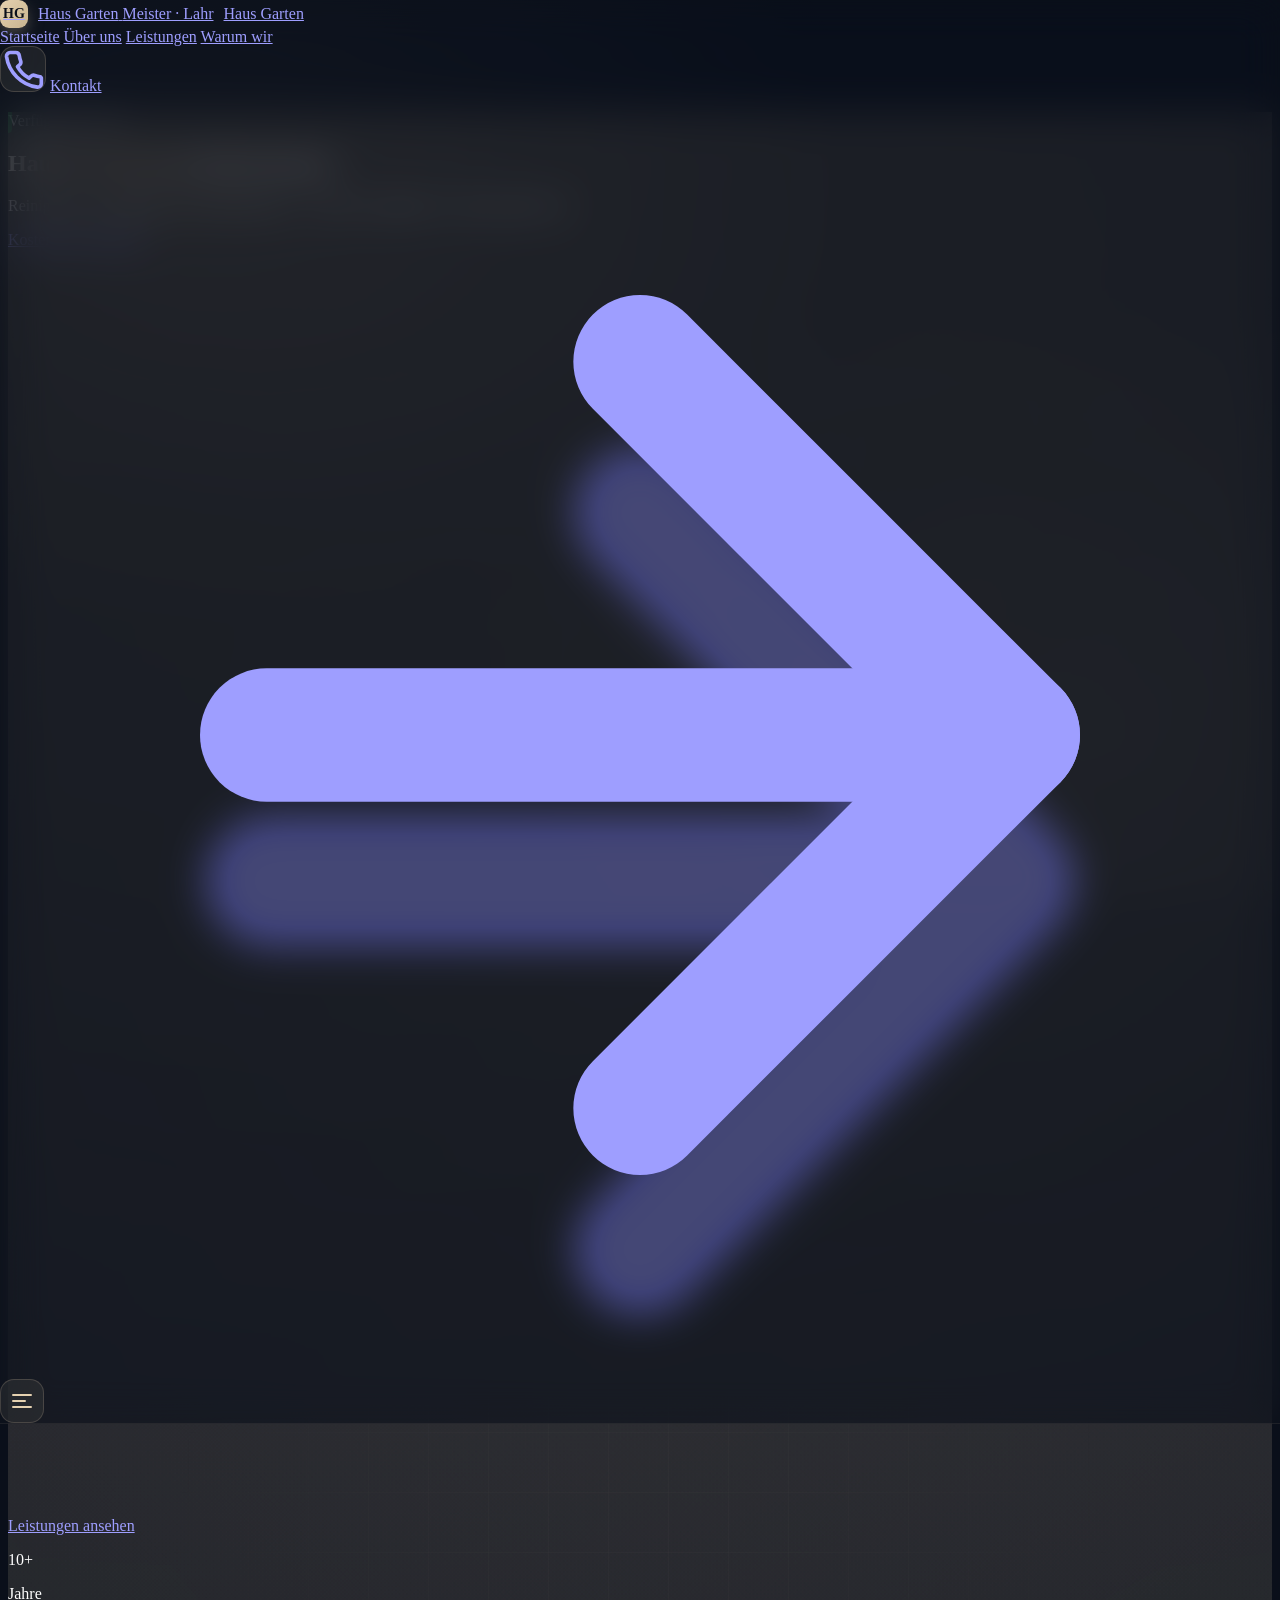
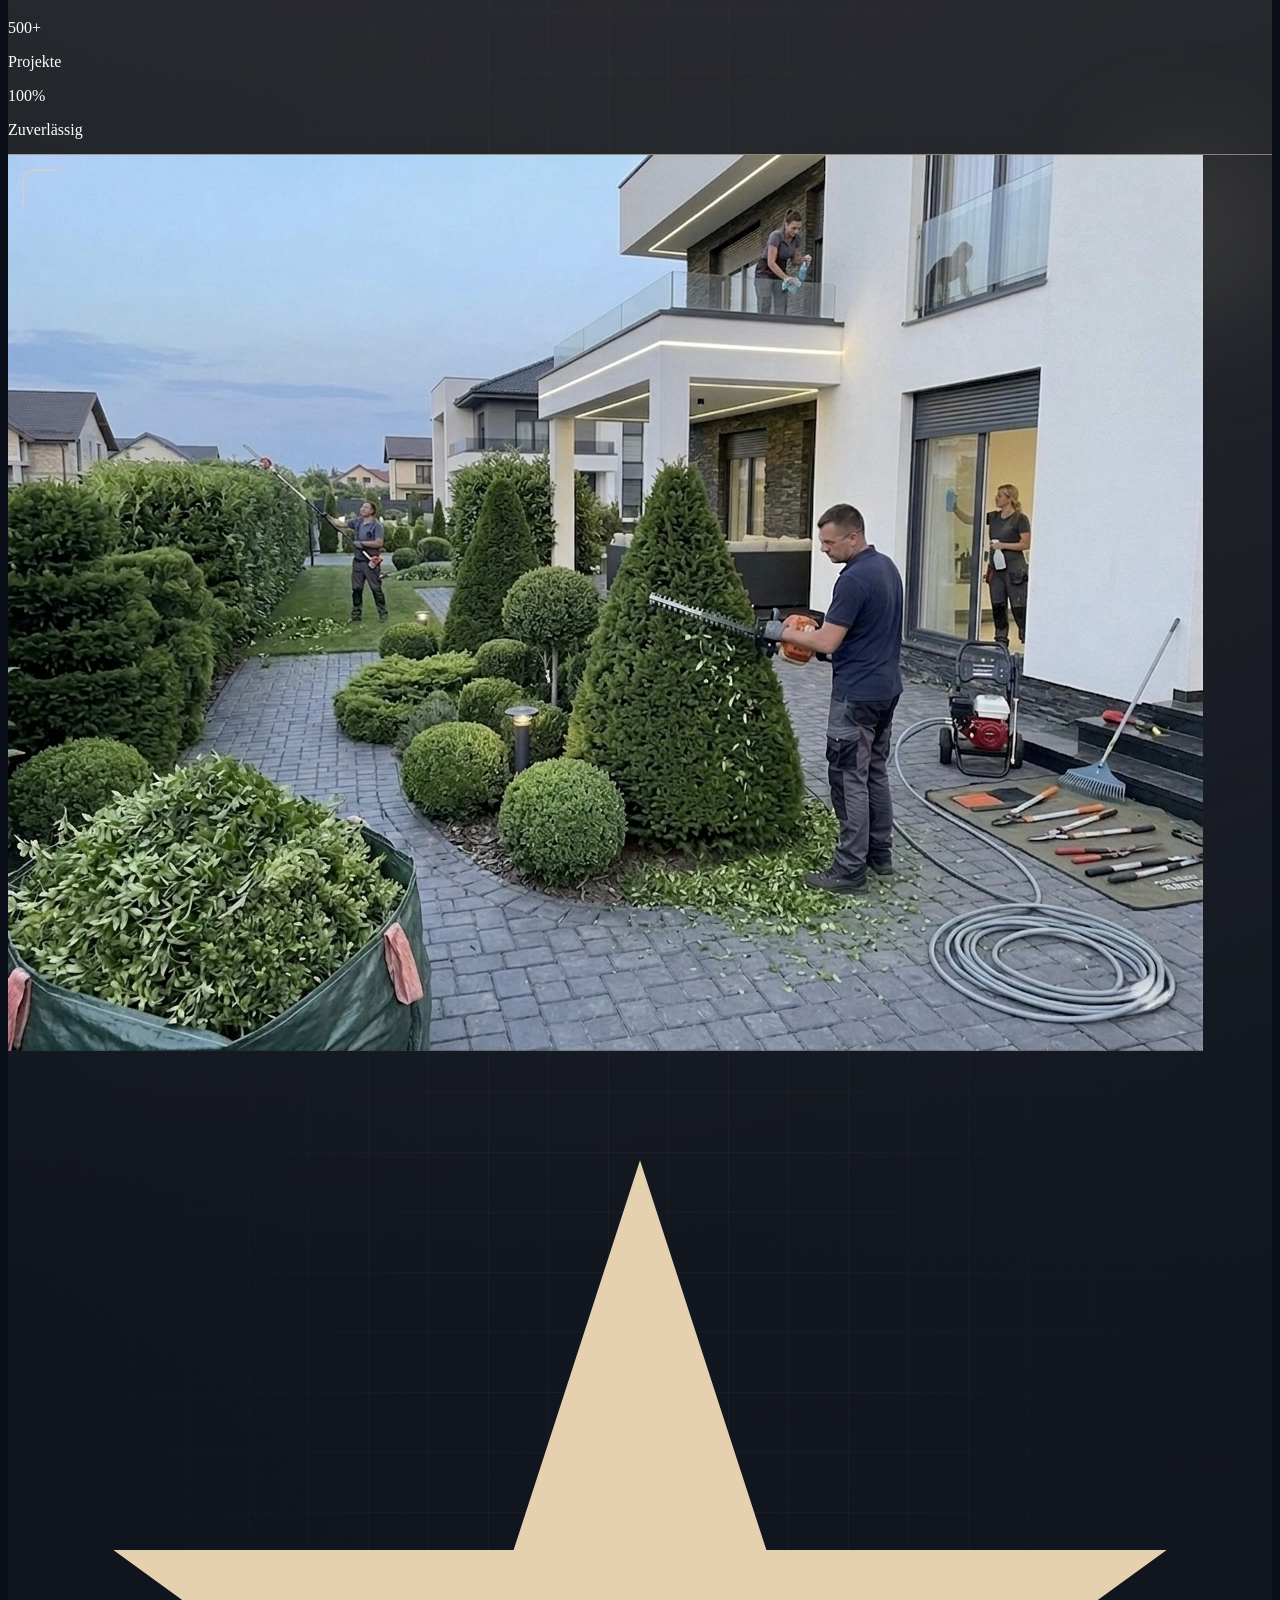
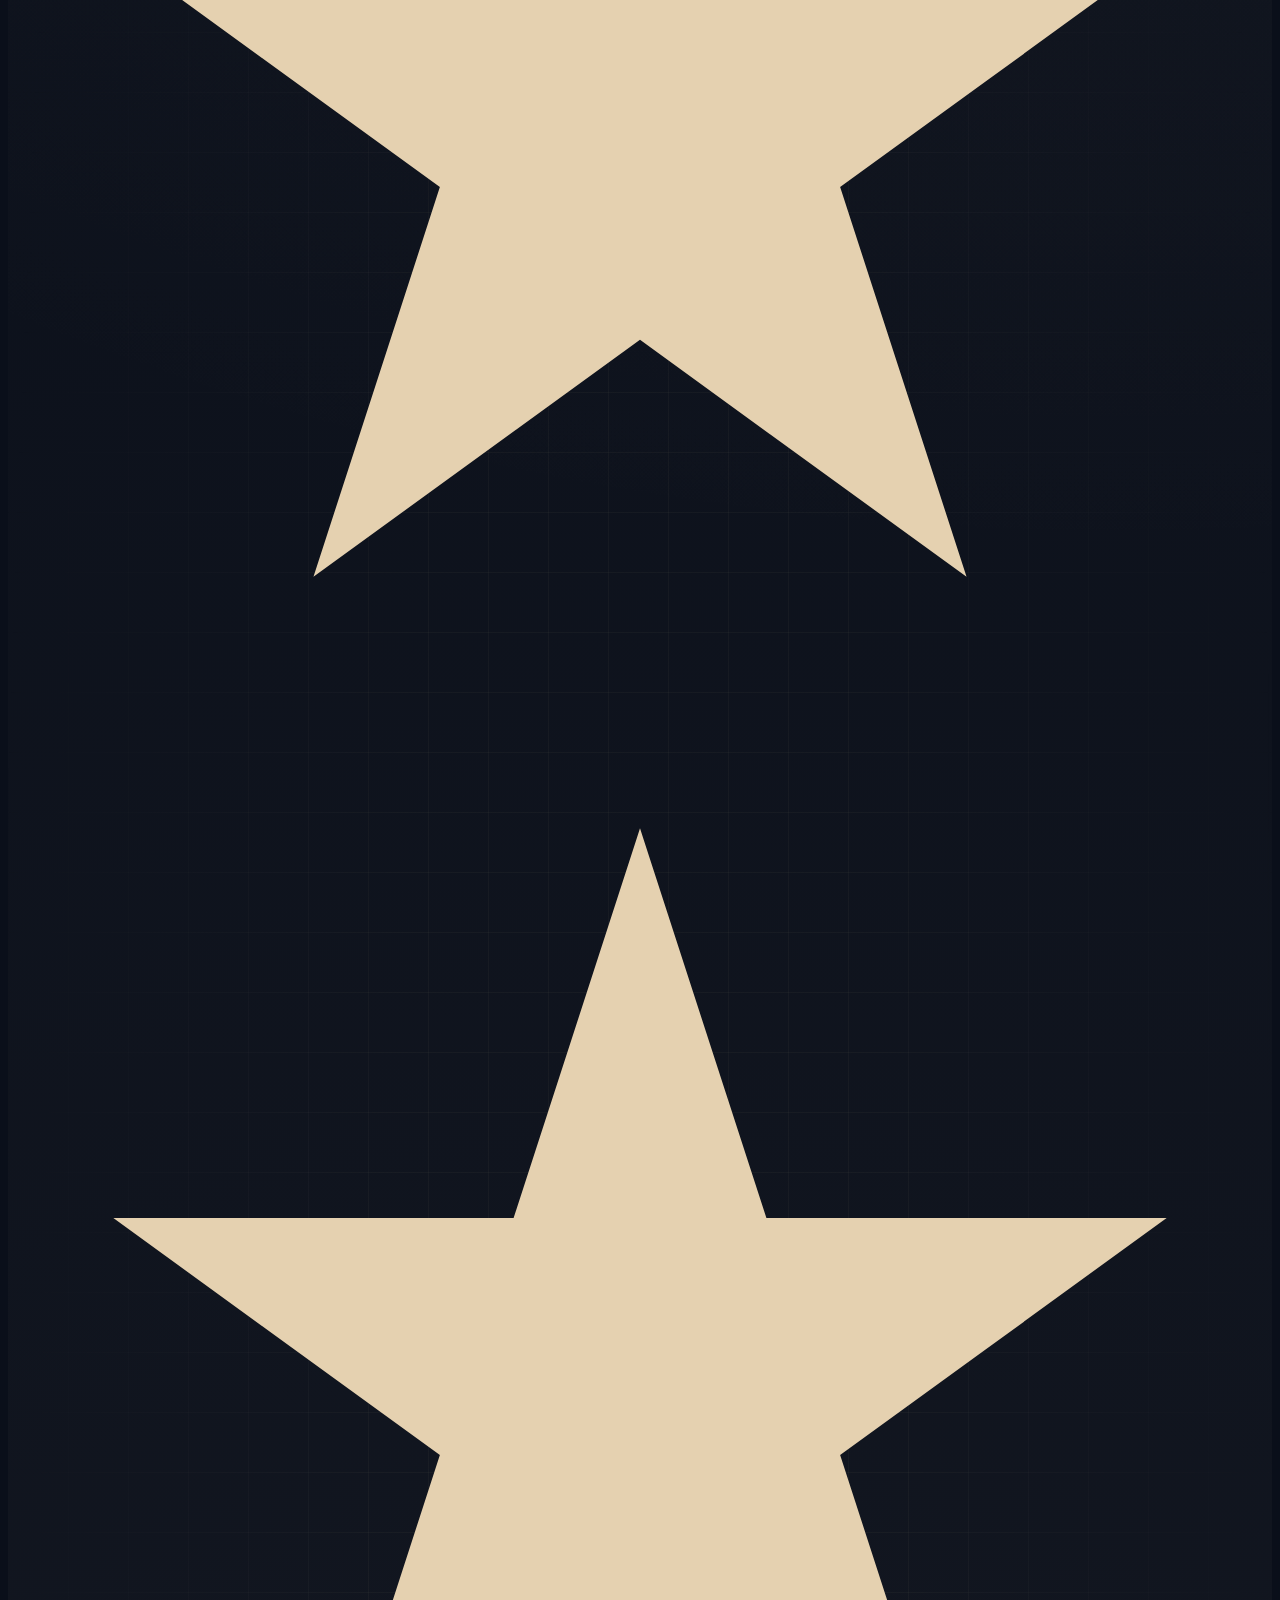
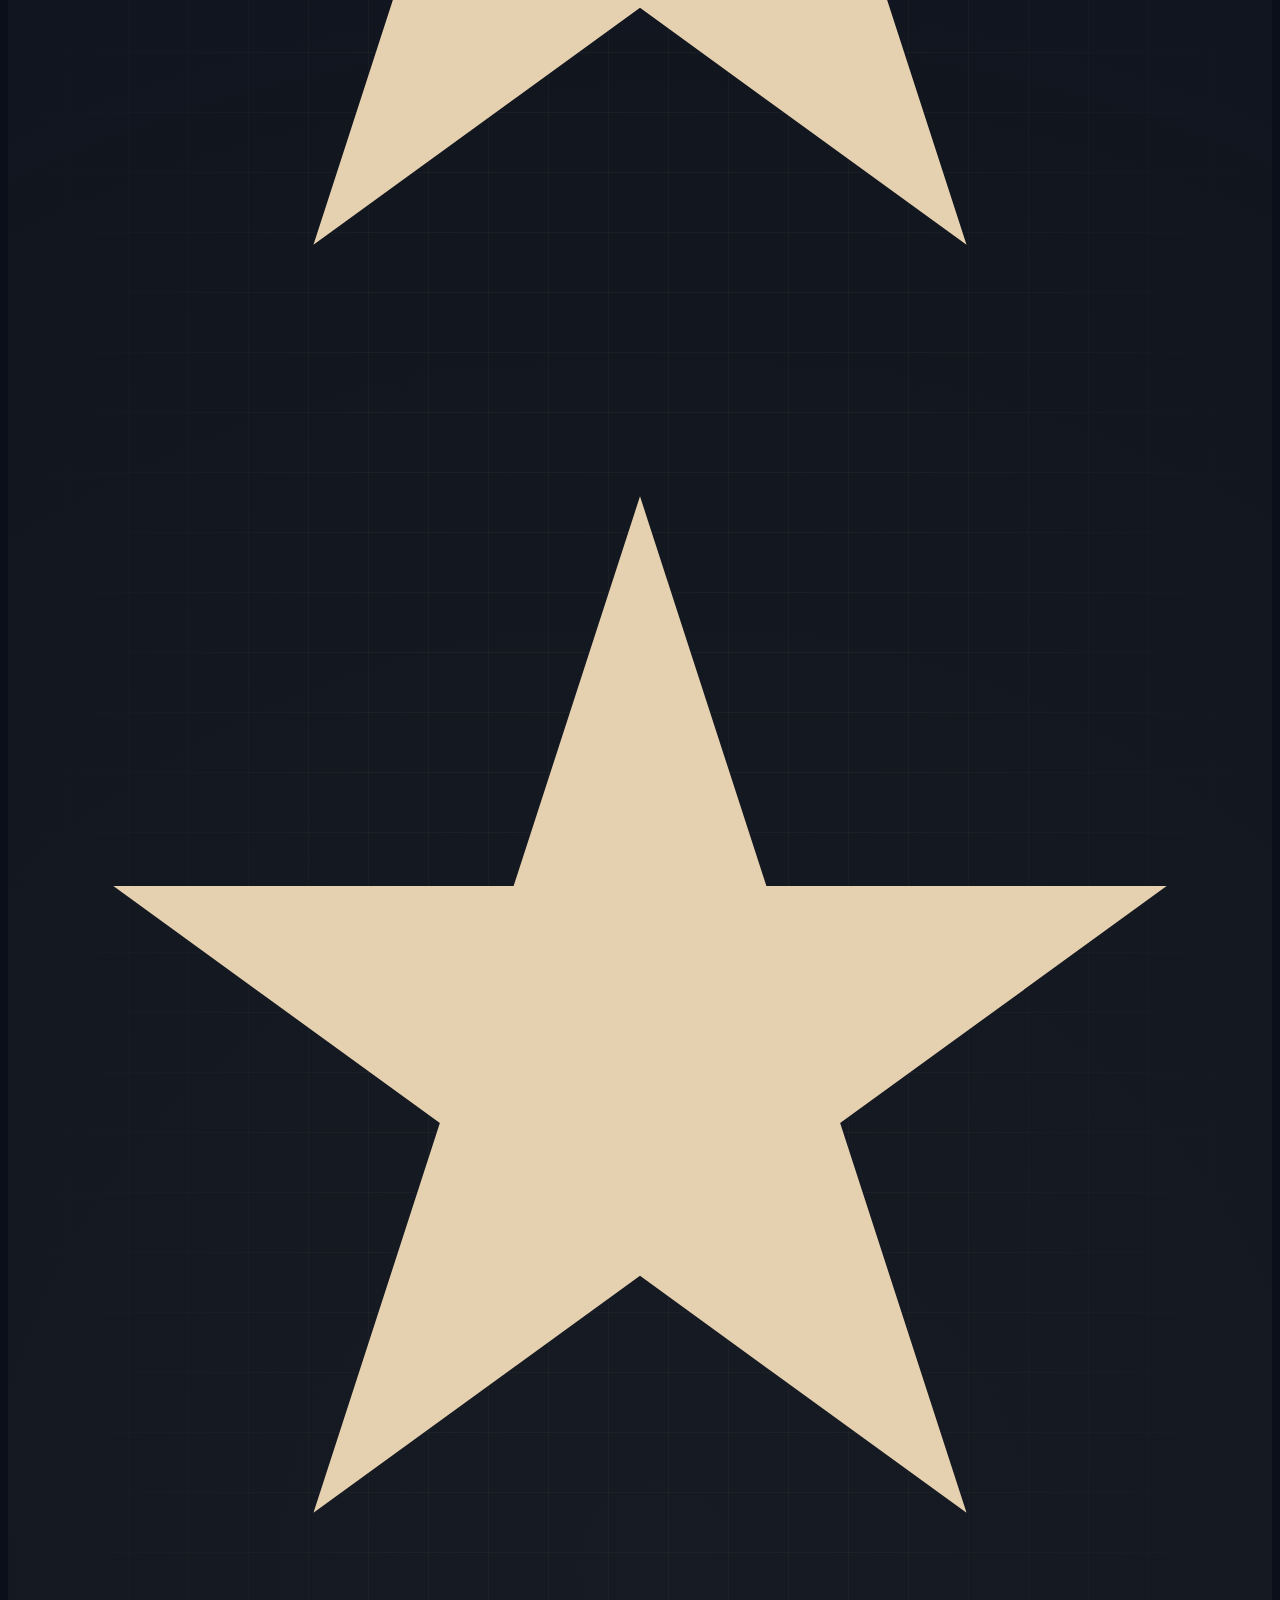
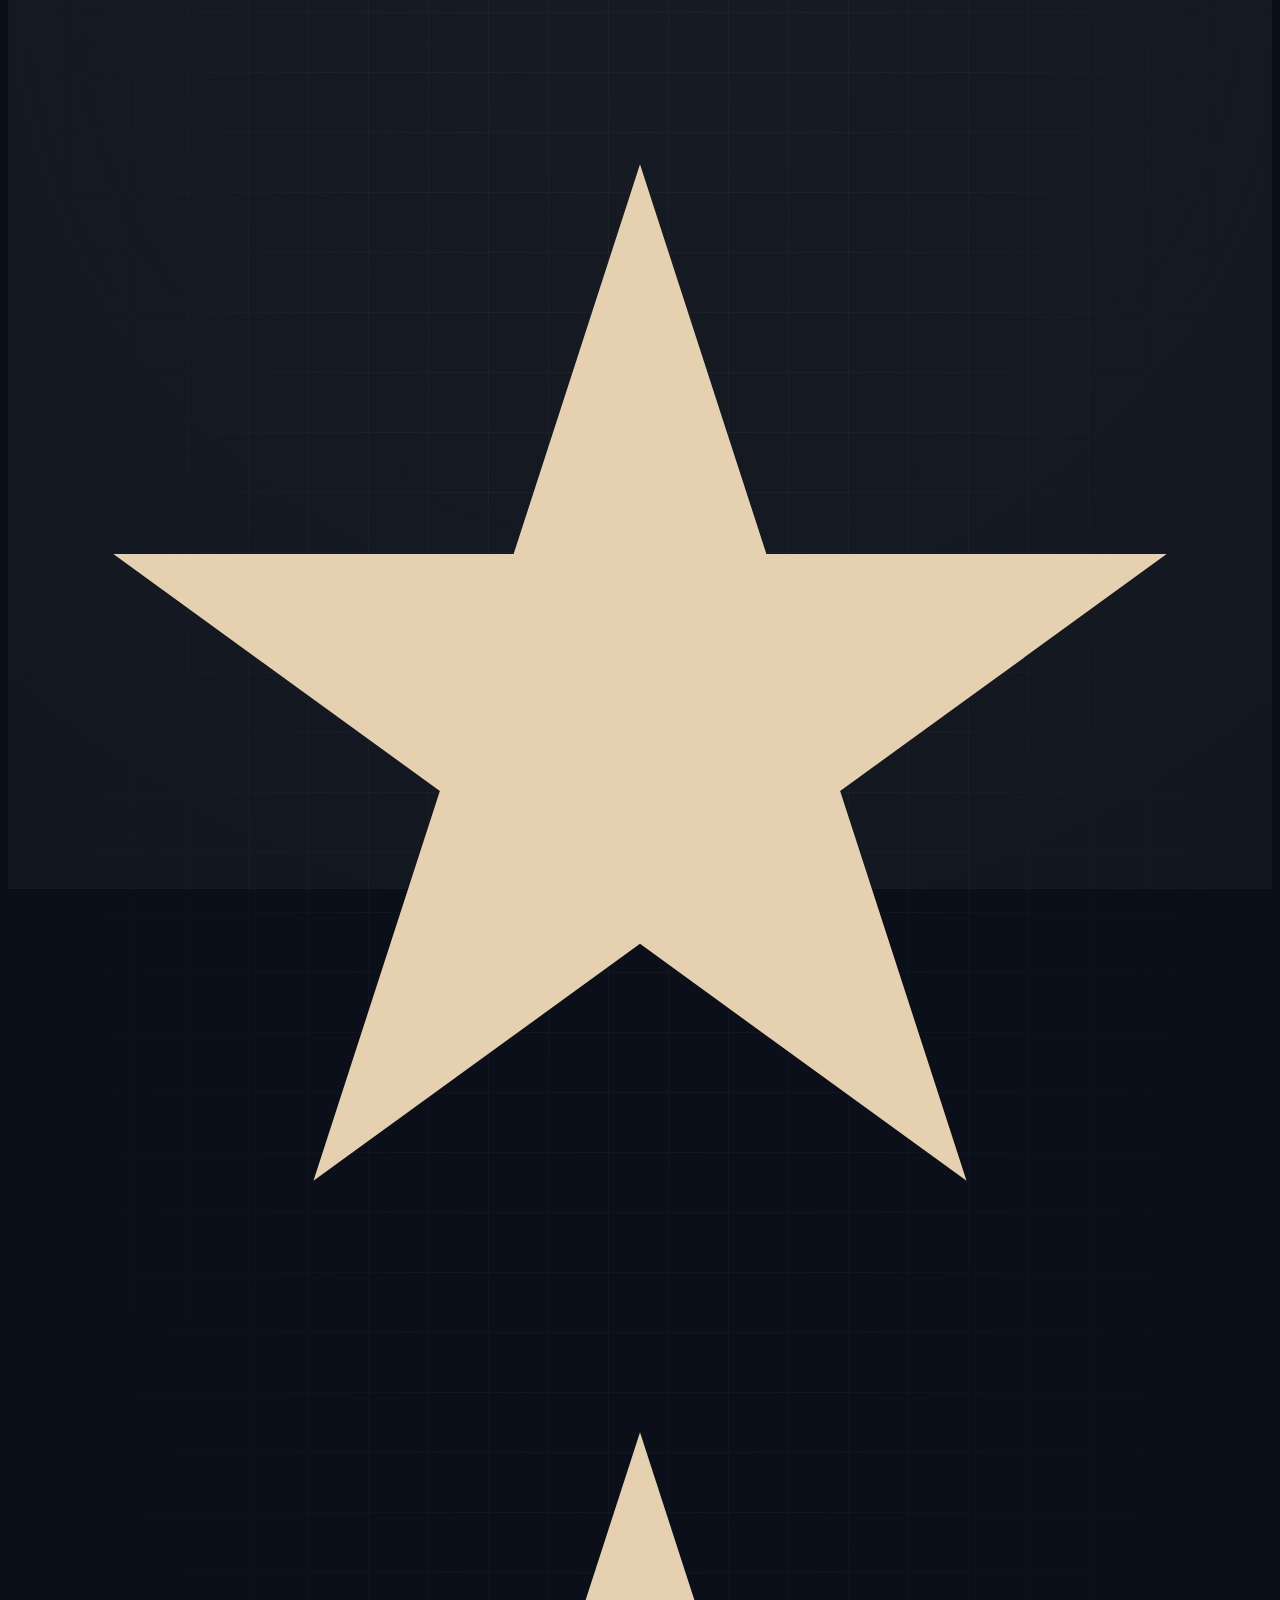
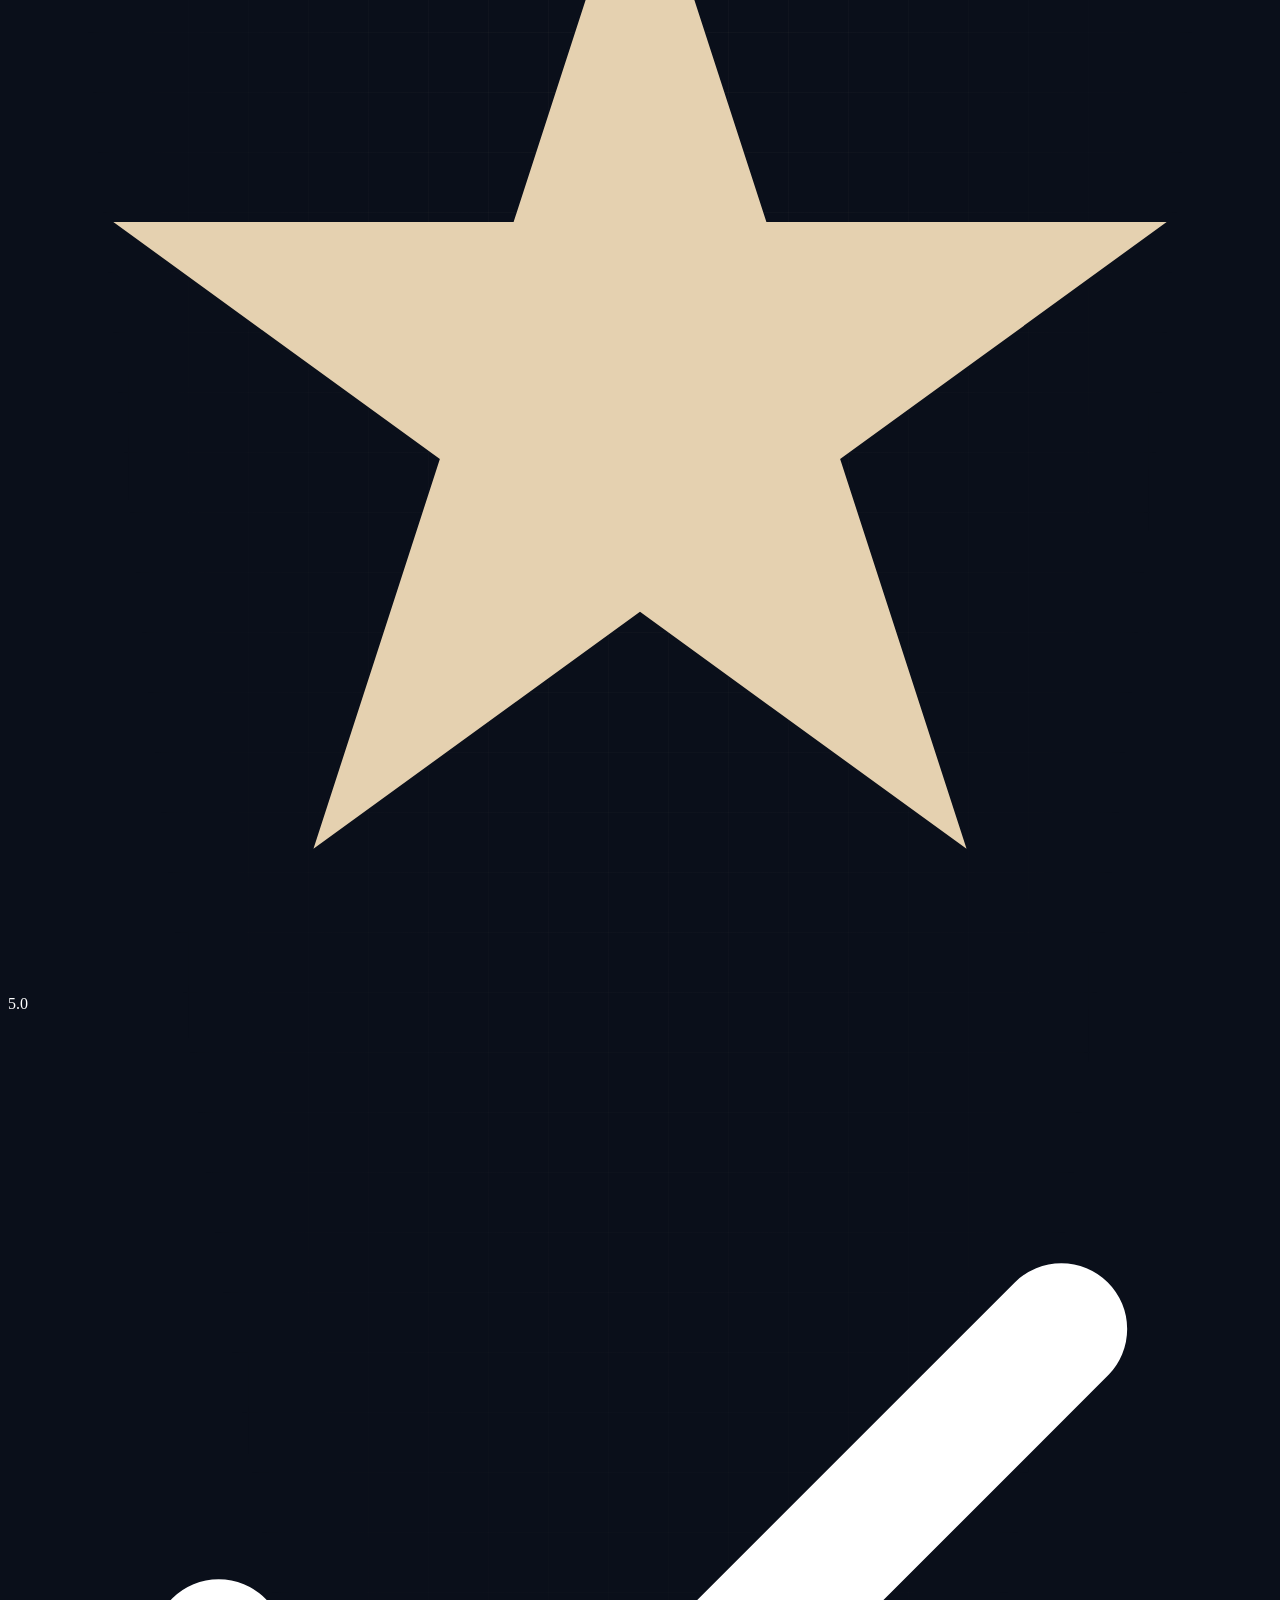
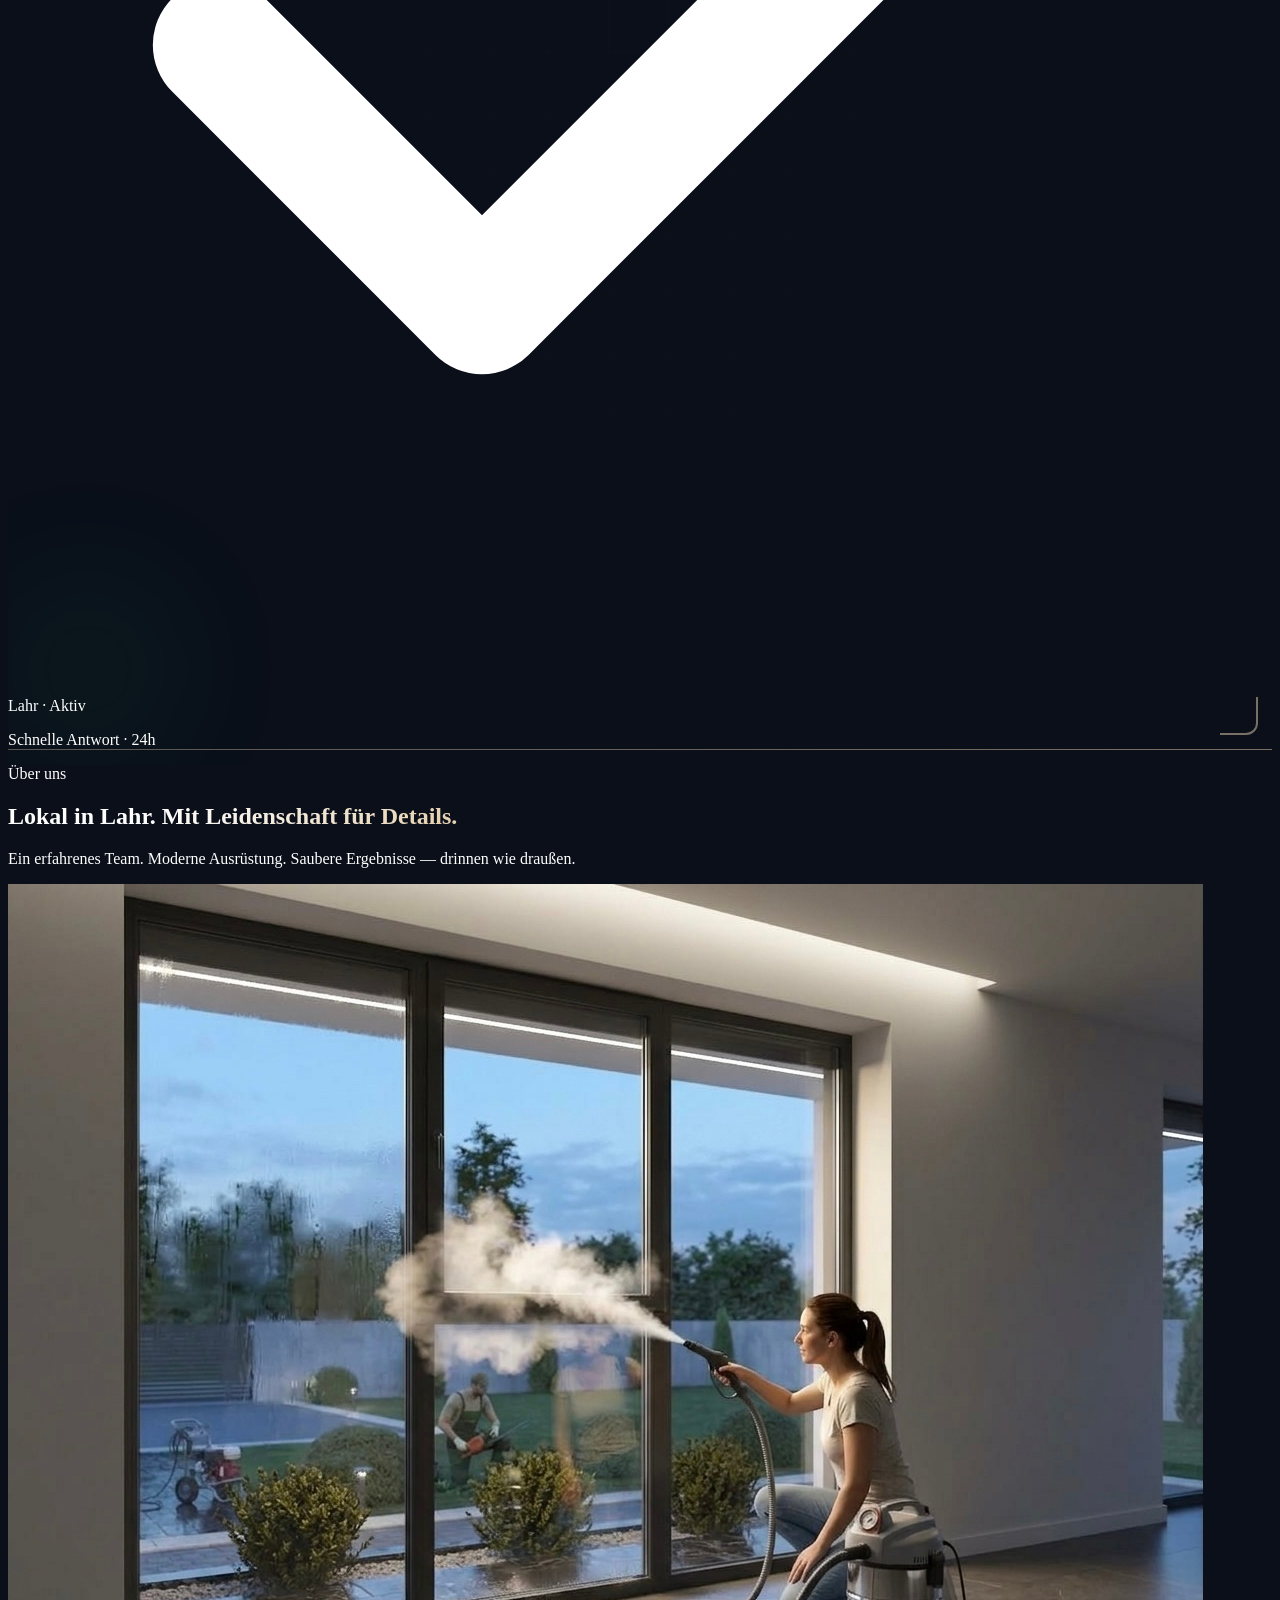
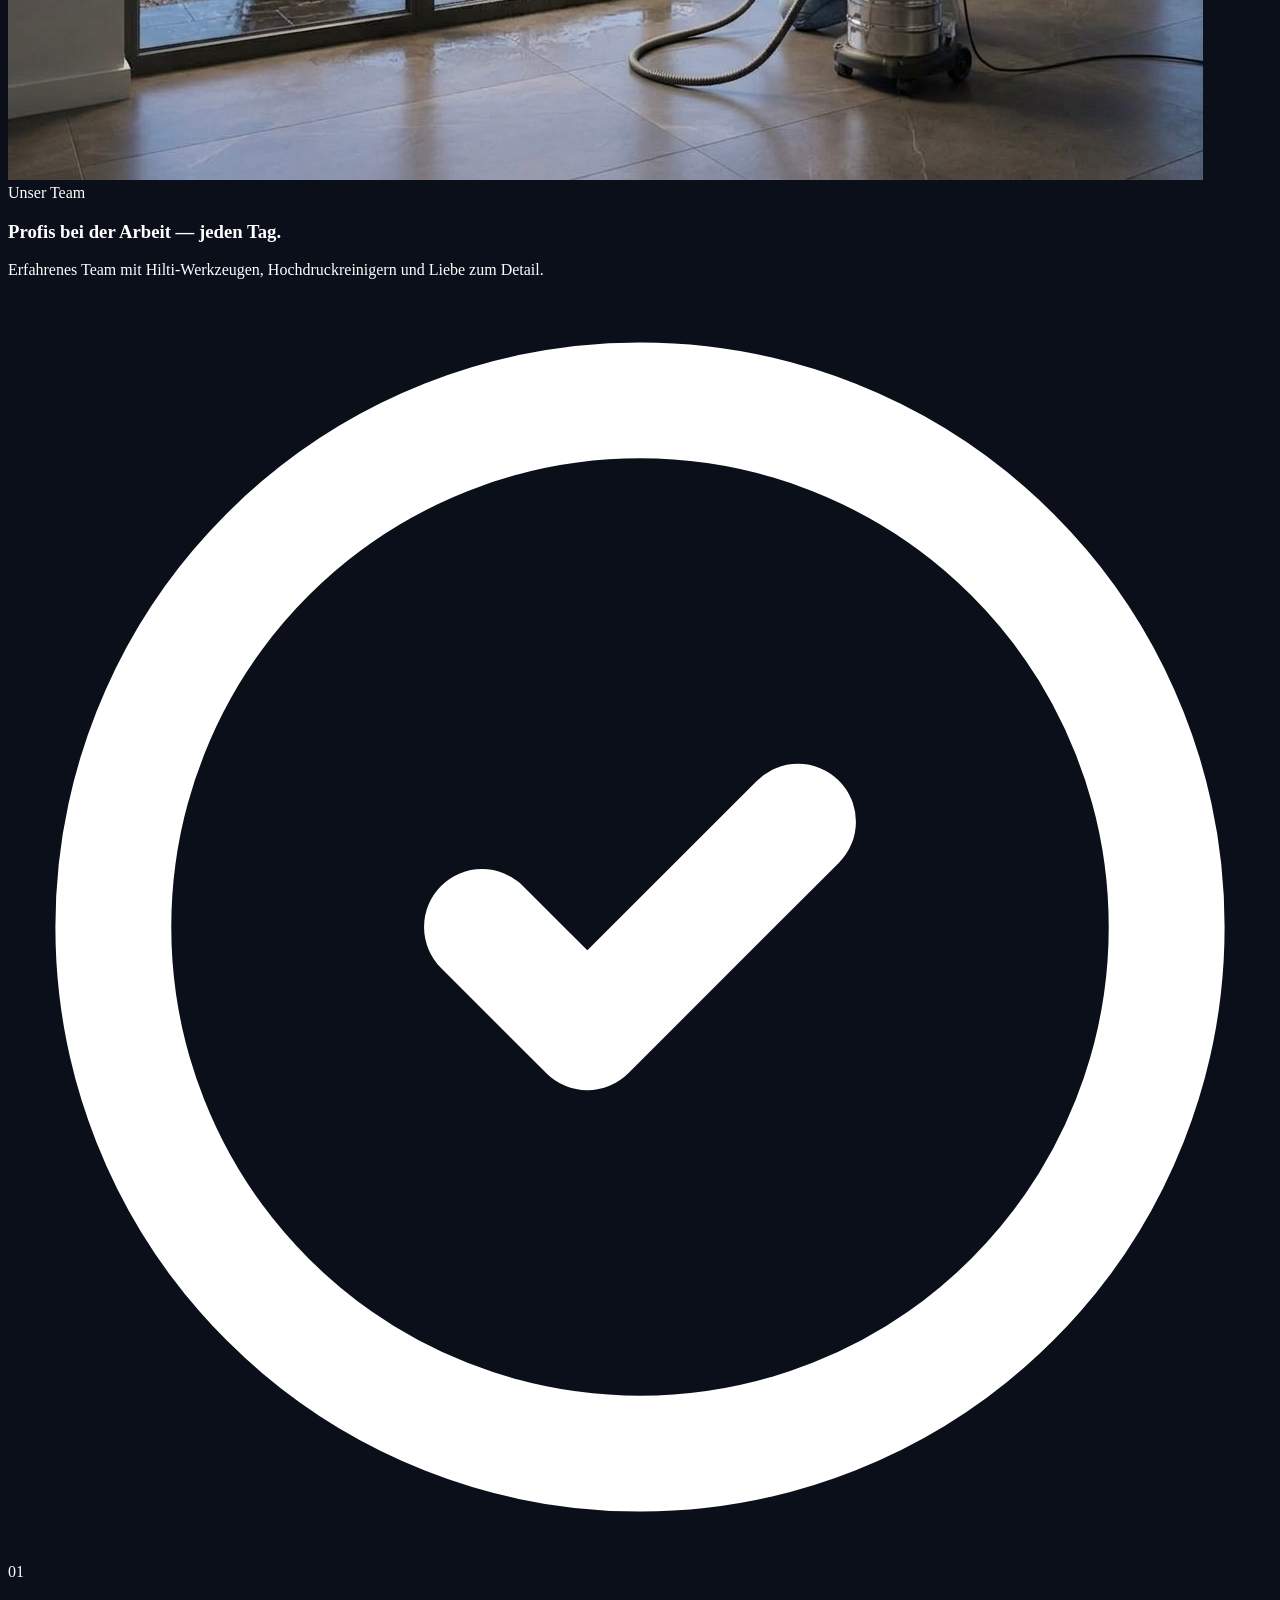
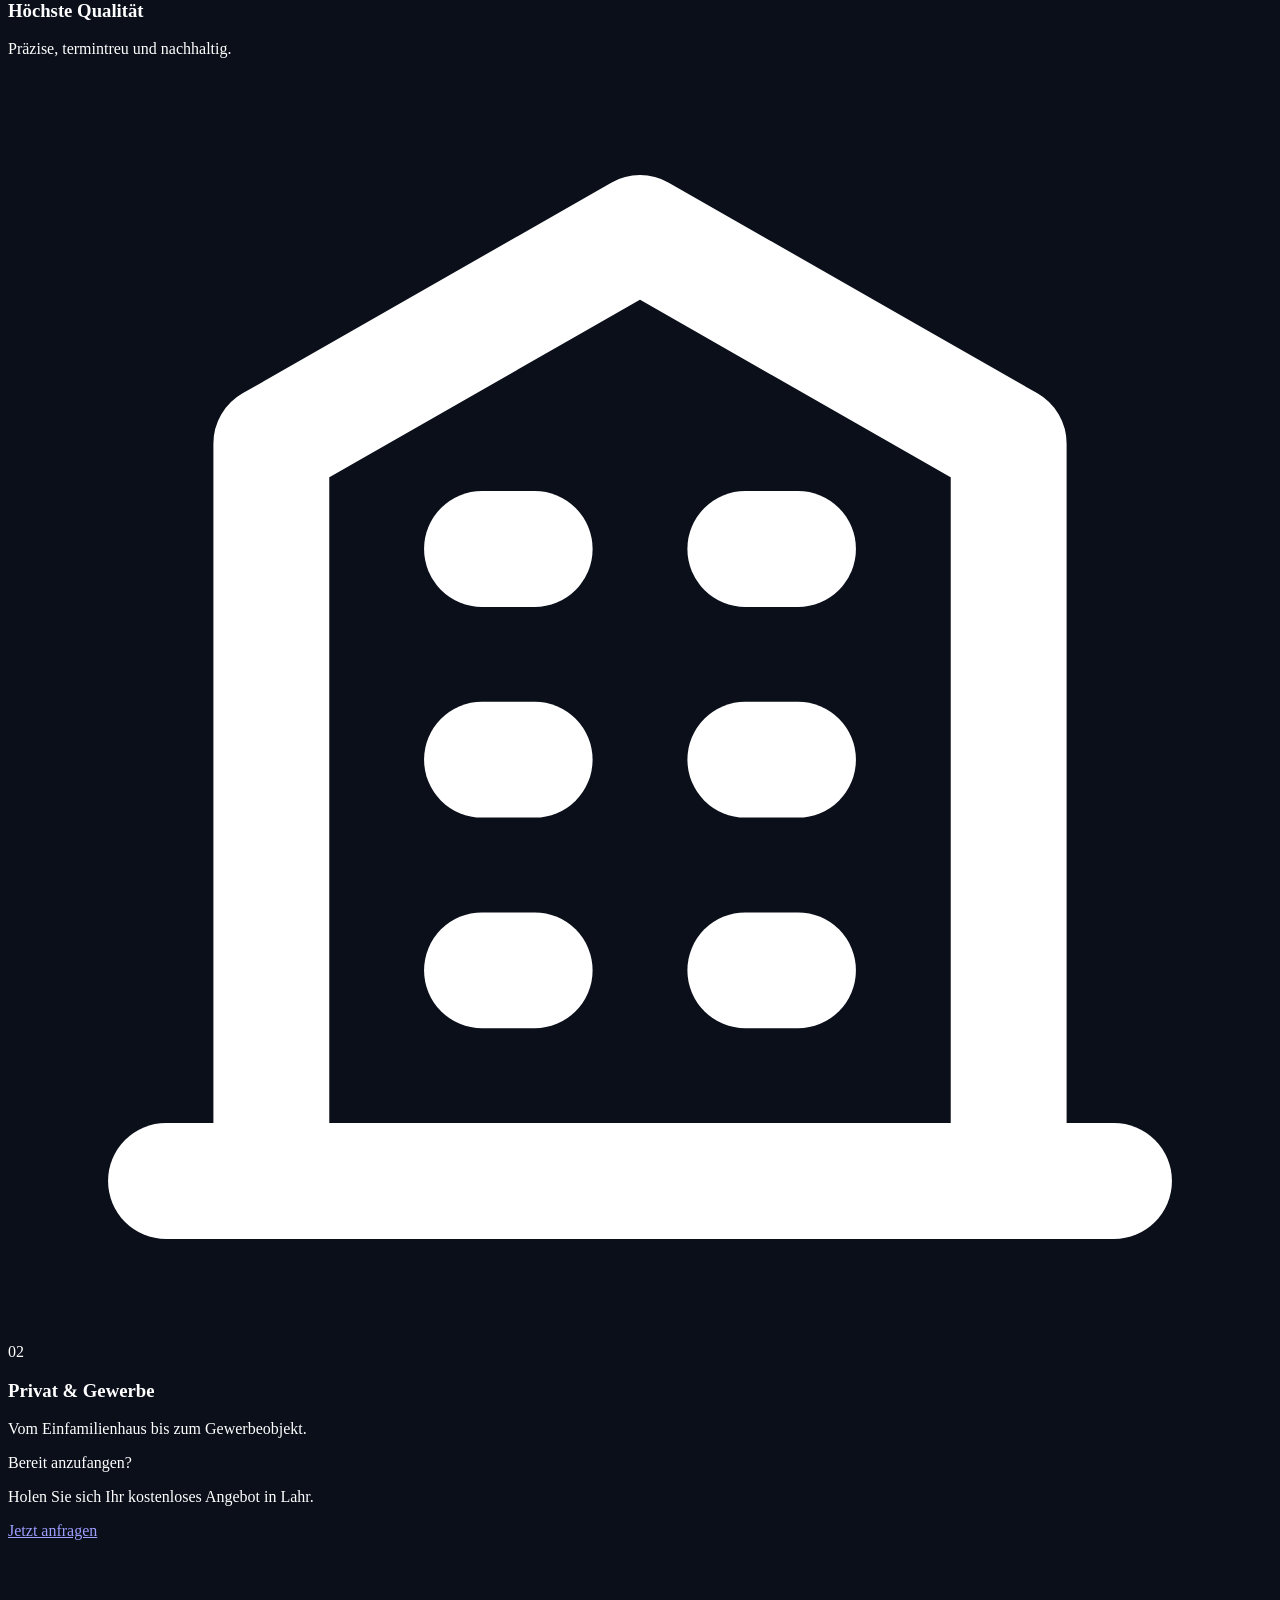
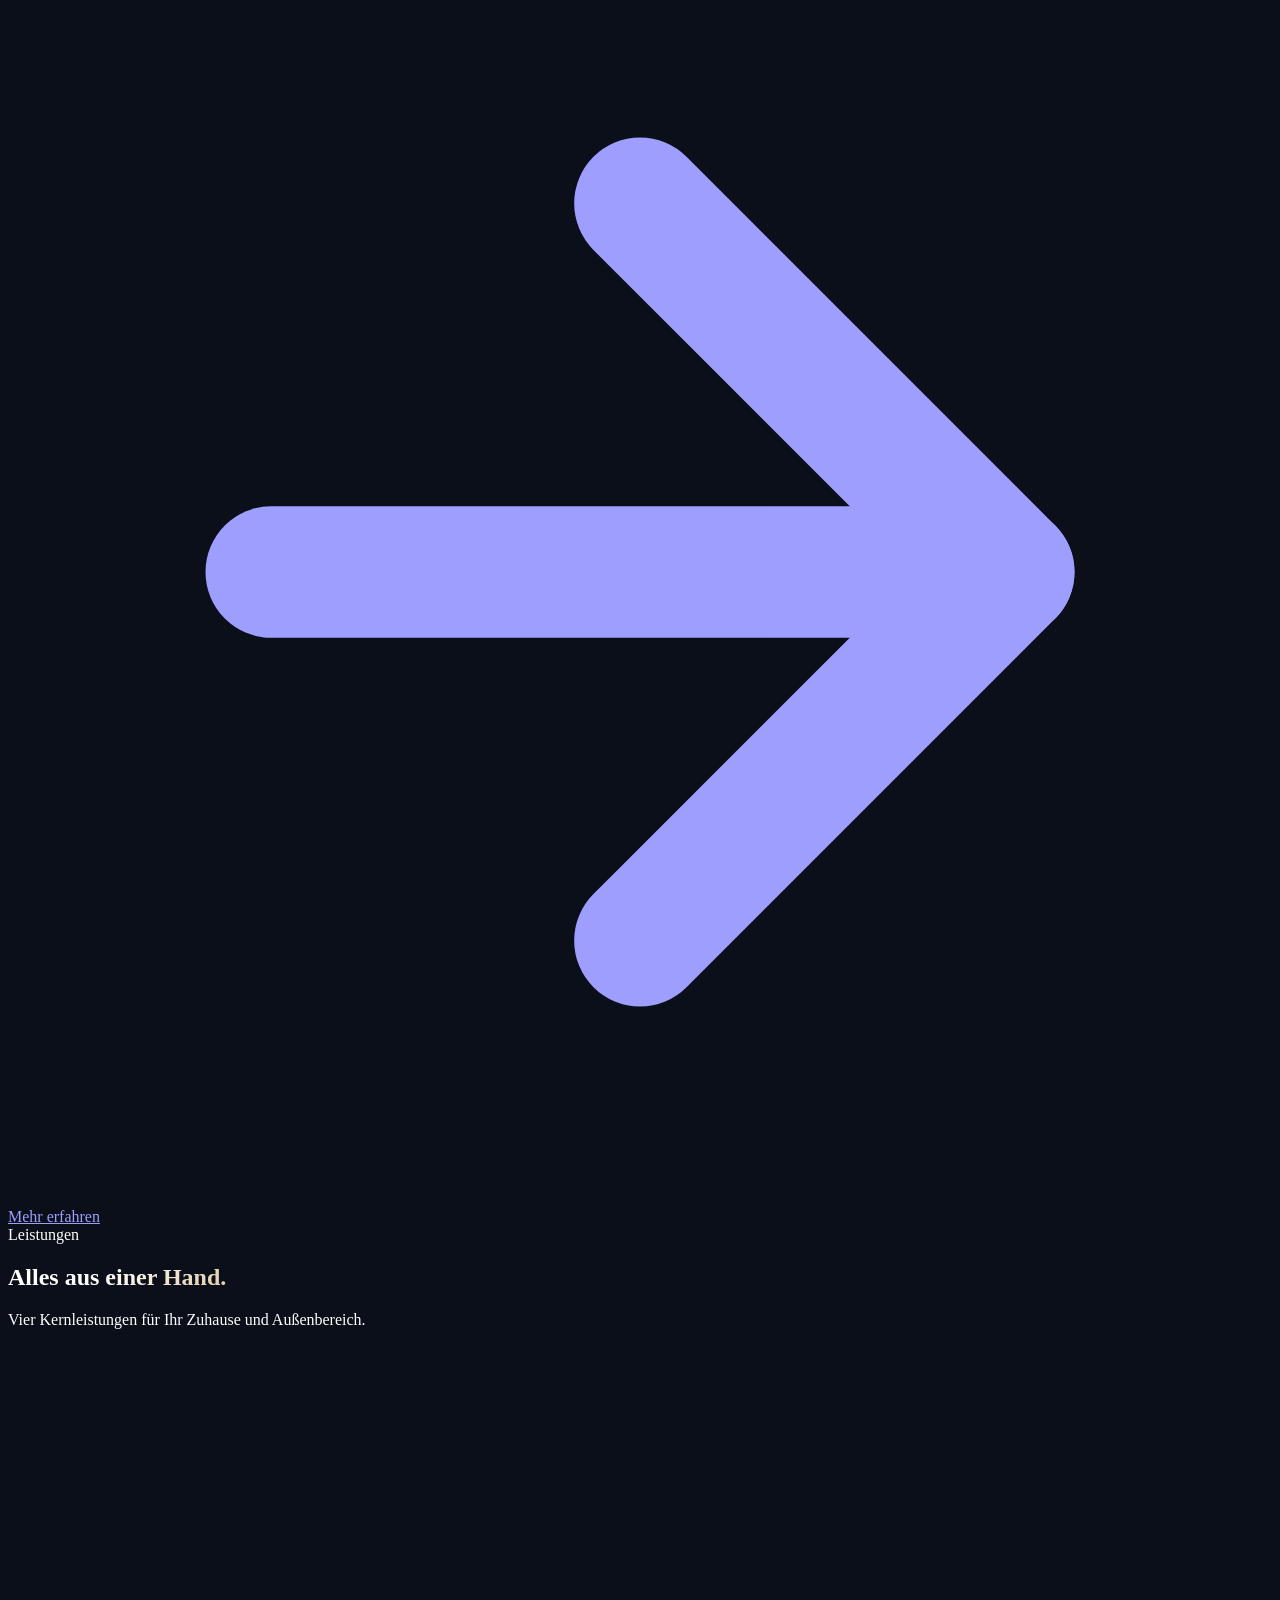
==== index.html @ f59bb1c3 "Update index.html" ====
<!DOCTYPE html>
<html lang="de">
  <head>
  <link rel="icon" href="logohgm1337.png" type="image/png">
<!-- Google tag (gtag.js) -->
<script async src="https://www.googletagmanager.com/gtag/js?id=G-QQBKDJGP5B"></script>
<script>
  window.dataLayer = window.dataLayer || [];
  function gtag(){dataLayer.push(arguments);}
  gtag('js', new Date());

  gtag('config', 'G-QQBKDJGP5B');
</script>
    <meta charset="UTF-8" />
    <meta name="viewport" content="width=device-width, initial-scale=1.0" />
    <meta name="robots" content="index, follow, max-image-preview:large" />
    <meta name="author" content="Hausgarten Meister Lahr" />
    <meta name="language" content="de" />
    <link rel="canonical" href="https://hausgartenmeister.de/" />

    <title>Hausgarten Meister Lahr · Reinigung, Gartenpflege & Hochdruckreinigung in Lahr und Umgebung (Ortenau, Schwarzwald)</title>
    <meta name="description" content="Professionelle Hausreinigung, Gartenpflege, Hochdruckreinigung, Steinreinigung und Abbrucharbeiten in Lahr/Schwarzwald und Umgebung: Offenburg, Kehl, Achern, Ettenheim, Friesenheim, Schwanau, Mahlberg, Kippenheim, Seelbach, Schuttertal, Hohberg, Gengenbach, Haslach, Herbolzheim, Kenzingen, Emmendingen, Freiburg und im gesamten Ortenaukreis. Zuverlässiger lokaler Service für Privat- und Geschäftskunden." />

    <meta name="geo.region" content="DE-BW" />
    <meta name="geo.placename" content="Lahr/Schwarzwald, Ortenaukreis, Baden-Württemberg" />
    <meta name="geo.position" content="48.3401;7.8702" />
    <meta name="ICBM" content="48.3401, 7.8702" />
    <meta name="theme-color" content="#0A0F1A" />

    <meta property="og:type" content="website" />
    <meta property="og:locale" content="de_DE" />
    <meta property="og:site_name" content="Hausgarten Meister Lahr" />
    <meta property="og:title" content="Hausgarten Meister · Reinigung & Gartenpflege in Lahr und Umgebung" />
    <meta property="og:description" content="Reinigung, Gartenpflege, Hochdruckreinigung & Abbrucharbeiten in Lahr/Schwarzwald und im gesamten Ortenaukreis – Offenburg, Kehl, Achern, Ettenheim, Gengenbach, Haslach, Emmendingen, Freiburg." />
    <meta property="og:url" content="https://hausgartenmeister.de/" />
    <meta property="og:image" content="https://hausgartenmeister.de/images/FIRSTFOTO.jpg" />
    <meta name="twitter:card" content="summary_large_image" />
    <meta name="twitter:title" content="Hausgarten Meister Lahr · Reinigung & Gartenpflege" />
    <meta name="twitter:description" content="Lokaler Full-Service in Lahr und im gesamten Ortenaukreis." />
    <meta name="twitter:image" content="https://hausgartenmeister.de/images/FIRSTFOTO.jpg" />

    <meta name="keywords" content="Hausgarten Meister Lahr, Reinigungsservice Lahr, Reinigungsfirma Lahr, Reinigungsunternehmen Lahr, Gebäudereinigung Lahr, Hausreinigung Lahr, Wohnungsreinigung Lahr, Büroreinigung Lahr, Gewerbereinigung Lahr, Praxisreinigung Lahr, Treppenhausreinigung Lahr, Fensterreinigung Lahr, Glasreinigung Lahr, Grundreinigung Lahr, Tiefenreinigung Lahr, Einzugsreinigung Lahr, Auszugsreinigung Lahr, Endreinigung Lahr, Bauendreinigung Lahr, Baureinigung Lahr, Teppichreinigung Lahr, Polsterreinigung Lahr, Bodenreinigung Lahr, Fassadenreinigung Lahr, Hochdruckreinigung Lahr, Dampfstrahler Lahr, Steinreinigung Lahr, Pflasterreinigung Lahr, Terrassenreinigung Lahr, Einfahrtsreinigung Lahr, Garagenreinigung Lahr, Kellerreinigung Lahr, Dachrinnenreinigung Lahr, Außenreinigung Lahr, Gartenpflege Lahr, Gartenservice Lahr, Rasenpflege Lahr, Rasenmähen Lahr, Heckenschnitt Lahr, Baumschnitt Lahr, Unkrautentfernung Lahr, Laubentfernung Lahr, Herbstreinigung Lahr, Winterdienst Lahr, Schneeräumung Lahr, Abbrucharbeiten Lahr, Entrümpelung Lahr, Hausmeisterservice Lahr, Reinigung Hugsweier, Reinigung Mietersheim, Reinigung Kuhbach, Reinigung Reichenbach, Reinigung Sulz, Reinigung Langenwinkel, Reinigung Kippenheimweiler, Reinigung Burgheim, Reinigung Dinglingen, Reinigung Stadtmitte Lahr, Gartenpflege Hugsweier, Gartenpflege Mietersheim, Gartenpflege Kuhbach, Gartenpflege Reichenbach, Gartenpflege Sulz Lahr, Gartenpflege Langenwinkel, Gartenpflege Kippenheimweiler, Gartenpflege Burgheim, Hochdruckreinigung Hugsweier, Hochdruckreinigung Mietersheim, Hochdruckreinigung Kuhbach, Hochdruckreinigung Reichenbach, Reinigungsservice Offenburg, Hausreinigung Offenburg, Wohnungsreinigung Offenburg, Büroreinigung Offenburg, Gebäudereinigung Offenburg, Fensterreinigung Offenburg, Hochdruckreinigung Offenburg, Gartenpflege Offenburg, Gartenservice Offenburg, Heckenschnitt Offenburg, Laubentfernung Offenburg, Steinreinigung Offenburg, Pflasterreinigung Offenburg, Terrassenreinigung Offenburg, Fassadenreinigung Offenburg, Reinigungsservice Kehl, Hausreinigung Kehl, Wohnungsreinigung Kehl, Büroreinigung Kehl, Gebäudereinigung Kehl, Fensterreinigung Kehl, Hochdruckreinigung Kehl, Gartenpflege Kehl, Heckenschnitt Kehl, Laubentfernung Kehl, Pflasterreinigung Kehl, Terrassenreinigung Kehl, Reinigungsservice Achern, Hausreinigung Achern, Büroreinigung Achern, Gebäudereinigung Achern, Fensterreinigung Achern, Hochdruckreinigung Achern, Gartenpflege Achern, Heckenschnitt Achern, Pflasterreinigung Achern, Terrassenreinigung Achern, Reinigungsservice Oberkirch, Hausreinigung Oberkirch, Büroreinigung Oberkirch, Gartenpflege Oberkirch, Hochdruckreinigung Oberkirch, Heckenschnitt Oberkirch, Reinigungsservice Gengenbach, Hausreinigung Gengenbach, Büroreinigung Gengenbach, Gebäudereinigung Gengenbach, Gartenpflege Gengenbach, Hochdruckreinigung Gengenbach, Heckenschnitt Gengenbach, Reinigungsservice Haslach, Hausreinigung Haslach, Büroreinigung Haslach, Gartenpflege Haslach, Hochdruckreinigung Haslach, Reinigungsservice Hausach, Hausreinigung Hausach, Gartenpflege Hausach, Hochdruckreinigung Hausach, Reinigungsservice Wolfach, Hausreinigung Wolfach, Gartenpflege Wolfach, Reinigungsservice Zell am Harmersbach, Hausreinigung Zell am Harmersbach, Gartenpflege Zell am Harmersbach, Reinigungsservice Friesenheim, Hausreinigung Friesenheim, Wohnungsreinigung Friesenheim, Büroreinigung Friesenheim, Fensterreinigung Friesenheim, Hochdruckreinigung Friesenheim, Gartenpflege Friesenheim, Heckenschnitt Friesenheim, Laubentfernung Friesenheim, Pflasterreinigung Friesenheim, Terrassenreinigung Friesenheim, Reinigungsservice Schwanau, Hausreinigung Schwanau, Wohnungsreinigung Schwanau, Büroreinigung Schwanau, Fensterreinigung Schwanau, Hochdruckreinigung Schwanau, Gartenpflege Schwanau, Heckenschnitt Schwanau, Pflasterreinigung Schwanau, Terrassenreinigung Schwanau, Reinigungsservice Meißenheim, Hausreinigung Meißenheim, Büroreinigung Meißenheim, Hochdruckreinigung Meißenheim, Gartenpflege Meißenheim, Reinigungsservice Mahlberg, Hausreinigung Mahlberg, Büroreinigung Mahlberg, Hochdruckreinigung Mahlberg, Gartenpflege Mahlberg, Pflasterreinigung Mahlberg, Reinigungsservice Kippenheim, Hausreinigung Kippenheim, Büroreinigung Kippenheim, Hochdruckreinigung Kippenheim, Gartenpflege Kippenheim, Pflasterreinigung Kippenheim, Reinigungsservice Ettenheim, Hausreinigung Ettenheim, Wohnungsreinigung Ettenheim, Büroreinigung Ettenheim, Gebäudereinigung Ettenheim, Fensterreinigung Ettenheim, Hochdruckreinigung Ettenheim, Gartenpflege Ettenheim, Heckenschnitt Ettenheim, Pflasterreinigung Ettenheim, Terrassenreinigung Ettenheim, Reinigungsservice Seelbach, Hausreinigung Seelbach, Büroreinigung Seelbach, Hochdruckreinigung Seelbach, Gartenpflege Seelbach, Heckenschnitt Seelbach, Reinigungsservice Schuttertal, Hausreinigung Schuttertal, Gartenpflege Schuttertal, Hochdruckreinigung Schuttertal, Reinigungsservice Hohberg, Hausreinigung Hohberg, Büroreinigung Hohberg, Hochdruckreinigung Hohberg, Gartenpflege Hohberg, Pflasterreinigung Hohberg, Terrassenreinigung Hohberg, Reinigungsservice Kappel-Grafenhausen, Hausreinigung Kappel-Grafenhausen, Hochdruckreinigung Kappel-Grafenhausen, Gartenpflege Kappel-Grafenhausen, Reinigungsservice Rust, Hausreinigung Rust, Büroreinigung Rust, Hochdruckreinigung Rust, Gartenpflege Rust, Reinigungsservice Ringsheim, Hausreinigung Ringsheim, Hochdruckreinigung Ringsheim, Gartenpflege Ringsheim, Reinigungsservice Herbolzheim, Hausreinigung Herbolzheim, Wohnungsreinigung Herbolzheim, Büroreinigung Herbolzheim, Fensterreinigung Herbolzheim, Hochdruckreinigung Herbolzheim, Gartenpflege Herbolzheim, Heckenschnitt Herbolzheim, Pflasterreinigung Herbolzheim, Terrassenreinigung Herbolzheim, Reinigungsservice Kenzingen, Hausreinigung Kenzingen, Wohnungsreinigung Kenzingen, Büroreinigung Kenzingen, Fensterreinigung Kenzingen, Hochdruckreinigung Kenzingen, Gartenpflege Kenzingen, Heckenschnitt Kenzingen, Pflasterreinigung Kenzingen, Reinigungsservice Endingen, Hausreinigung Endingen, Hochdruckreinigung Endingen, Gartenpflege Endingen, Reinigungsservice Emmendingen, Hausreinigung Emmendingen, Wohnungsreinigung Emmendingen, Büroreinigung Emmendingen, Gebäudereinigung Emmendingen, Fensterreinigung Emmendingen, Hochdruckreinigung Emmendingen, Gartenpflege Emmendingen, Heckenschnitt Emmendingen, Laubentfernung Emmendingen, Pflasterreinigung Emmendingen, Terrassenreinigung Emmendingen, Fassadenreinigung Emmendingen, Reinigungsservice Waldkirch, Hausreinigung Waldkirch, Büroreinigung Waldkirch, Hochdruckreinigung Waldkirch, Gartenpflege Waldkirch, Heckenschnitt Waldkirch, Reinigungsservice Elzach, Hausreinigung Elzach, Hochdruckreinigung Elzach, Gartenpflege Elzach, Reinigungsservice Teningen, Hausreinigung Teningen, Hochdruckreinigung Teningen, Gartenpflege Teningen, Reinigungsservice Freiburg, Hausreinigung Freiburg, Wohnungsreinigung Freiburg, Büroreinigung Freiburg, Gebäudereinigung Freiburg, Fensterreinigung Freiburg, Hochdruckreinigung Freiburg, Gartenpflege Freiburg, Heckenschnitt Freiburg, Pflasterreinigung Freiburg, Terrassenreinigung Freiburg, Reinigungsservice Renchen, Reinigungsservice Sasbach, Reinigungsservice Sasbachwalden, Reinigungsservice Lautenbach, Reinigungsservice Oppenau, Reinigungsservice Berghaupten, Reinigungsservice Ohlsbach, Reinigungsservice Ortenberg, Reinigungsservice Willstätt, Reinigungsservice Appenweier, Reinigungsservice Durbach, Reinigungsservice Steinach, Reinigungsservice Biberach Baden, Reinigungsservice Ottenhöfen, Reinigungsservice Kappelrodeck, Reinigungsservice Hornberg, Reinigungsservice Oberharmersbach, Reinigungsservice Nordrach, Reinigungsservice Bad Peterstal-Griesbach, Hausreinigung Renchen, Hausreinigung Sasbach, Hausreinigung Lautenbach, Hausreinigung Oppenau, Hausreinigung Berghaupten, Hausreinigung Ohlsbach, Hausreinigung Ortenberg, Hausreinigung Willstätt, Hausreinigung Appenweier, Hausreinigung Durbach, Hausreinigung Steinach, Hausreinigung Biberach Baden, Hausreinigung Kappelrodeck, Gartenpflege Renchen, Gartenpflege Sasbach, Gartenpflege Lautenbach, Gartenpflege Oppenau, Gartenpflege Berghaupten, Gartenpflege Ohlsbach, Gartenpflege Ortenberg, Gartenpflege Willstätt, Gartenpflege Appenweier, Gartenpflege Durbach, Gartenpflege Steinach, Gartenpflege Biberach, Gartenpflege Kappelrodeck, Hochdruckreinigung Renchen, Hochdruckreinigung Sasbach, Hochdruckreinigung Lautenbach, Hochdruckreinigung Oppenau, Hochdruckreinigung Berghaupten, Hochdruckreinigung Ohlsbach, Hochdruckreinigung Ortenberg, Hochdruckreinigung Willstätt, Hochdruckreinigung Appenweier, Hochdruckreinigung Durbach, Hochdruckreinigung Steinach, Reinigungsservice Bühl, Hausreinigung Bühl, Gartenpflege Bühl, Hochdruckreinigung Bühl, Reinigungsservice Rastatt, Reinigungsservice Rheinau, Reinigungsfirma Ortenaukreis, Reinigung Ortenau, Gartenservice Ortenau, Hochdruckreinigung Ortenau, Reinigung Schwarzwald, Gartenpflege Schwarzwald, Hausmeister Lahr, Hausmeister Ortenau, Reinigungskraft Lahr, Putzfrau Lahr, Putzkraft Lahr, Putzdienst Lahr, Putzservice Lahr, Cleaning Service Lahr Germany, House Cleaning Lahr, Office Cleaning Lahr, Garden Service Lahr, Pressure Washing Lahr, Reinigung in der Nähe Lahr, Gartenpflege in meiner Nähe Lahr, lokaler Reinigungsservice Lahr, lokale Gartenpflege Lahr, günstige Reinigung Lahr, günstige Gartenpflege Lahr, Frühjahrsputz Lahr, Frühlingsputz Lahr, Sommerreinigung Lahr, Winterreinigung Lahr, Saisonreinigung Lahr, Vorgartenpflege Lahr, Hinterhofreinigung Lahr, Hofreinigung Lahr, Innenhofreinigung Lahr, Balkonreinigung Lahr, Dachreinigung Lahr, Treppenreinigung Lahr, Eingangsreinigung Lahr, Müllplatzreinigung Lahr, Mülltonnenreinigung Lahr, Container-Reinigung Lahr, Werkstattreinigung Lahr, Lagerreinigung Lahr, Industriereinigung Lahr, Restaurantreinigung Lahr, Praxisreinigung Ortenau, Schulreinigung Lahr, Kindergartenreinigung Lahr, Vereinsreinigung Lahr, Hilti Abbruch Lahr, Hilti Bohrhammer Lahr, Stemmarbeiten Lahr, Mauerdurchbruch Lahr, Entkernung Lahr, Kernbohrung Lahr, leichter Abbruch Lahr, kleine Abbrucharbeiten Lahr, Garten anlegen Lahr, Beet anlegen Lahr, Mulchen Lahr, Vertikutieren Lahr, Rasen vertikutieren Lahr, Rasen düngen Lahr, Rasen neu anlegen Lahr, Rollrasen Lahr, Steingarten Lahr, Pflanzarbeiten Lahr, Strauchschnitt Lahr, Obstbaumschnitt Lahr, Formschnitt Lahr, Thujahecke schneiden Lahr, Buchsbaum schneiden Lahr, Wildwuchs entfernen Lahr, Moosentfernung Lahr, Algenentfernung Lahr, Grünbelag entfernen Lahr, Pflastersteine reinigen Lahr, Betonreinigung Lahr, Klinkerreinigung Lahr, WPC-Reinigung Lahr, Holzterrassenreinigung Lahr, Carportreinigung Lahr, Gehwegreinigung Lahr, Hofeinfahrtreinigung Lahr, Reinigung mit Hochdruck Lahr Schwarzwald, Reinigung mit Dampfstrahler Lahr" />
    <link href="https://fonts.googleapis.com/css2?family=Playfair+Display:wght@400;500;600;700&display=swap" rel="stylesheet">
    <script src="https://cdn.tailwindcss.com"></script>
    <script>
      tailwind.config = {
        theme: {
          extend: {
            colors: {
              'deep-navy': '#0A0F1A',
              'lighter-navy': '#161B28',
              'soft-gold': '#E5D1B0',
              'muted-gray': '#A0A5B1',
              'white': '#FFFFFF',
            },
            fontFamily: {
              sans: ['Playfair Display', 'serif'],
            },
            boxShadow: {
              glow: '0 25px 80px rgba(15, 23, 42, 0.08)',
            },
            backgroundImage: {
              aura: 'radial-gradient(circle at top, rgba(15, 23, 42, 0.05), transparent 30%), radial-gradient(circle at center, rgba(15, 23, 42, 0.03), transparent 35%), radial-gradient(circle at bottom right, rgba(15, 23, 42, 0.02), transparent 25%)',
            },
          },
        },
      };
    </script>
    <style>
      :root {
        color-scheme: dark;
      }
      html {
        scroll-behavior: smooth;
      }
      body {
        background: #0A0F1A;
        min-height: 100%;
      }
      body::before {
        content: '';
        position: fixed;
        inset: 0;
        pointer-events: none;
        background-image: radial-gradient(rgba(0,0,0,0.04) 1px, transparent 1px);
        background-size: 18px 18px;
        opacity: 0.22;
        z-index: -1;
      }
      #home {
        position: relative;
        overflow: hidden;
        margin-top: 2rem;
        isolation: isolate;
      }
      #home::before {
        content: '';
        position: absolute;
        inset: -20% -10% auto -10%;
        height: 90%;
        pointer-events: none;
        background-image: radial-gradient(circle at 20% 20%, rgba(229,209,176,0.18), transparent 40%),
                          radial-gradient(circle at 80% 30%, rgba(229,209,176,0.10), transparent 45%),
                          radial-gradient(circle at 50% 90%, rgba(229,209,176,0.06), transparent 50%);
        opacity: 1;
        transform: translate3d(var(--hero-parallax, 0px), 0, 0);
        transition: transform 0.12s ease-out;
        z-index: 0;
      }
      #home::after {
        content: '';
        position: absolute;
        inset: 0;
        pointer-events: none;
        background-image: linear-gradient(rgba(229,209,176,0.04) 1px, transparent 1px),
                          linear-gradient(90deg, rgba(229,209,176,0.04) 1px, transparent 1px);
        background-size: 60px 60px;
        mask-image: radial-gradient(ellipse at center, black 30%, transparent 75%);
        -webkit-mask-image: radial-gradient(ellipse at center, black 30%, transparent 75%);
        z-index: 0;
      }
      #home > .mx-auto {
        position: relative;
        z-index: 1;
      }
      .hero-title {
        background: linear-gradient(135deg, #FFFFFF 0%, #E5D1B0 50%, #FFFFFF 100%);
        -webkit-background-clip: text;
        background-clip: text;
        -webkit-text-fill-color: transparent;
        background-size: 200% auto;
        animation: shine 6s linear infinite;
      }
      @keyframes shine {
        0% { background-position: 0% center; }
        100% { background-position: 200% center; }
      }
      .hero-badge {
        position: relative;
        overflow: hidden;
      }
      .hero-badge::before {
        content: '';
        position: absolute;
        inset: 0;
        background: linear-gradient(90deg, transparent, rgba(229,209,176,0.4), transparent);
        transform: translateX(-100%);
        animation: badgeShine 3s ease-in-out infinite;
      }
      @keyframes badgeShine {
        0%, 100% { transform: translateX(-100%); }
        50% { transform: translateX(100%); }
      }
      .pulse-dot {
        position: relative;
      }
      .pulse-dot::before {
        content: '';
        position: absolute;
        inset: -4px;
        border-radius: 9999px;
        background: #22c55e;
        opacity: 0.5;
        animation: pulseDot 2s ease-out infinite;
      }
      @keyframes pulseDot {
        0% { transform: scale(1); opacity: 0.6; }
        100% { transform: scale(2.2); opacity: 0; }
      }
      .hero-cta-primary {
        position: relative;
        overflow: hidden;
      }
      .hero-cta-primary::after {
        content: '';
        position: absolute;
        inset: 0;
        background: linear-gradient(120deg, transparent 30%, rgba(255,255,255,0.5) 50%, transparent 70%);
        transform: translateX(-100%);
        transition: transform 0.6s ease;
      }
      .hero-cta-primary:hover::after {
        transform: translateX(100%);
      }
      .hero-image-wrap {
        position: relative;
      }
      .hero-image-wrap::before {
        content: '';
        position: absolute;
        inset: -1px;
        border-radius: inherit;
        padding: 1px;
        background: linear-gradient(135deg, rgba(229,209,176,0.7), rgba(229,209,176,0.05) 40%, rgba(229,209,176,0.05) 60%, rgba(229,209,176,0.5));
        -webkit-mask: linear-gradient(#000 0 0) content-box, linear-gradient(#000 0 0);
        mask: linear-gradient(#000 0 0) content-box, linear-gradient(#000 0 0);
        -webkit-mask-composite: xor;
        mask-composite: exclude;
        pointer-events: none;
        z-index: 2;
      }
      .hero-image-wrap img {
        transition: transform 1.2s cubic-bezier(0.2, 0.8, 0.2, 1);
      }
      .hero-image-wrap:hover img {
        transform: scale(1.05);
      }
      .hero-deco-blob {
        position: absolute;
        border-radius: 9999px;
        filter: blur(60px);
        opacity: 0.5;
        z-index: 0;
        pointer-events: none;
      }
      .hero-deco-blob.one {
        top: -40px;
        right: -40px;
        width: 240px;
        height: 240px;
        background: radial-gradient(circle, rgba(229,209,176,0.45), transparent 70%);
        animation: blobMove 12s ease-in-out infinite;
      }
      .hero-deco-blob.two {
        bottom: -60px;
        left: -60px;
        width: 280px;
        height: 280px;
        background: radial-gradient(circle, rgba(34,197,94,0.18), transparent 70%);
        animation: blobMove 15s ease-in-out infinite reverse;
      }
      @keyframes blobMove {
        0%, 100% { transform: translate(0, 0) scale(1); }
        50% { transform: translate(20px, -20px) scale(1.1); }
      }
      .floating-card {
        animation: float 6s ease-in-out infinite;
      }
      @keyframes float {
        0%, 100% { transform: translateY(0); }
        50% { transform: translateY(-8px); }
      }
      .floating-card-tr {
        animation: float 7s ease-in-out infinite 1s;
      }
      .about-bg-glow {
        position: absolute;
        inset: 0;
        pointer-events: none;
        background-image:
          radial-gradient(ellipse at 15% 20%, rgba(229,209,176,0.08), transparent 45%),
          radial-gradient(ellipse at 85% 80%, rgba(229,209,176,0.05), transparent 45%);
        z-index: 0;
      }
      #core > .reveal,
      #core > .grid {
        position: relative;
        z-index: 1;
      }
      .service-card {
        position: relative;
        overflow: hidden;
        transition: transform 0.4s ease, border-color 0.4s ease;
      }
      .service-card:hover {
        transform: translateY(-6px);
        border-color: rgba(229,209,176,0.4);
      }
      .service-card .svc-img {
        transition: transform 0.8s cubic-bezier(0.2, 0.8, 0.2, 1);
      }
      .service-card:hover .svc-img {
        transform: scale(1.08);
      }
      .gallery-tile {
        position: relative;
        overflow: hidden;
      }
      .gallery-tile img {
        transition: transform 0.9s cubic-bezier(0.2, 0.8, 0.2, 1), filter 0.5s ease;
        filter: saturate(0.9);
      }
      .gallery-tile:hover img {
        transform: scale(1.08);
        filter: saturate(1.1);
      }
      .gallery-tile::after {
        content: '';
        position: absolute;
        inset: 0;
        background: linear-gradient(180deg, transparent 50%, rgba(10,15,26,0.85) 100%);
        opacity: 0;
        transition: opacity 0.4s ease;
      }
      .gallery-tile:hover::after {
        opacity: 1;
      }
      .gallery-tile .tile-label {
        position: absolute;
        bottom: 0;
        left: 0;
        right: 0;
        padding: 1rem 1.25rem;
        transform: translateY(20px);
        opacity: 0;
        transition: transform 0.4s ease, opacity 0.4s ease;
        z-index: 2;
      }
      .gallery-tile:hover .tile-label {
        transform: translateY(0);
        opacity: 1;
      }
      .blog-card {
        transition: transform 0.4s ease, border-color 0.4s ease;
      }
      .blog-card:hover {
        transform: translateY(-6px);
      }
      .blog-card .blog-img {
        transition: transform 0.8s cubic-bezier(0.2, 0.8, 0.2, 1);
      }
      .blog-card:hover .blog-img {
        transform: scale(1.06);
      }
      .blog-card .arrow {
        transition: transform 0.3s ease;
      }
      .blog-card:hover .arrow {
        transform: translateX(4px);
      }
      .why-card {
        position: relative;
        overflow: hidden;
        transition: transform 0.4s ease, border-color 0.4s ease;
      }
      .why-card:hover {
        transform: translateY(-6px);
      }
      .why-card .why-num {
        position: absolute;
        top: -10px;
        right: 12px;
        font-size: 7rem;
        font-weight: 700;
        line-height: 1;
        opacity: 0.06;
        pointer-events: none;
        font-family: 'Playfair Display', serif;
      }
      .why-card-dark .why-num { color: #E5D1B0; }
      .why-card-gold .why-num { color: #0A0F1A; opacity: 0.08; }
      .why-icon {
        position: relative;
        transition: transform 0.4s ease;
      }
      .why-card:hover .why-icon {
        transform: scale(1.08) rotate(-5deg);
      }
      .ba-compare {
        position: relative;
        overflow: hidden;
        border-radius: 1.5rem;
        cursor: ew-resize;
        user-select: none;
      }
      @media (min-width: 640px) {
        .ba-compare { border-radius: 2rem; }
      }
      .ba-compare img {
        display: block;
        width: 100%;
        height: 100%;
        object-fit: cover;
        pointer-events: none;
      }
      .ba-compare .ba-after {
        position: absolute;
        inset: 0;
        clip-path: inset(0 0 0 var(--ba-pos, 50%));
      }
      .ba-handle {
        position: absolute;
        top: 0;
        bottom: 0;
        left: var(--ba-pos, 50%);
        width: 3px;
        background: #E5D1B0;
        box-shadow: 0 0 20px rgba(229,209,176,0.6);
        transform: translateX(-50%);
        pointer-events: none;
        z-index: 3;
      }
      .ba-handle::before {
        content: '';
        position: absolute;
        top: 50%;
        left: 50%;
        transform: translate(-50%, -50%);
        width: 44px;
        height: 44px;
        border-radius: 9999px;
        background: #E5D1B0;
        box-shadow: 0 8px 24px rgba(0,0,0,0.4);
      }
      .ba-handle::after {
        content: '⇄';
        position: absolute;
        top: 50%;
        left: 50%;
        transform: translate(-50%, -50%);
        color: #0A0F1A;
        font-size: 18px;
        font-weight: 700;
        z-index: 1;
      }
      .ba-label {
        position: absolute;
        top: 12px;
        padding: 6px 12px;
        border-radius: 9999px;
        font-size: 10px;
        font-weight: 600;
        letter-spacing: 0.2em;
        text-transform: uppercase;
        backdrop-filter: blur(8px);
        z-index: 2;
      }
      .ba-label.before { left: 12px; background: rgba(10,15,26,0.75); color: #A0A5B1; }
      .ba-label.after { right: 12px; background: rgba(229,209,176,0.9); color: #0A0F1A; }
      .rating-stars svg {
        fill: #E5D1B0;
      }
      .corner-accent {
        position: absolute;
        width: 36px;
        height: 36px;
        border: 2px solid rgba(229,209,176,0.5);
        z-index: 3;
        pointer-events: none;
      }
      .corner-accent.tl { top: 14px; left: 14px; border-right: 0; border-bottom: 0; border-top-left-radius: 12px; }
      .corner-accent.br { bottom: 14px; right: 14px; border-left: 0; border-top: 0; border-bottom-right-radius: 12px; }
      @media (max-width: 640px) {
        .corner-accent { width: 24px; height: 24px; }
        .corner-accent.tl { top: 10px; left: 10px; }
        .corner-accent.br { bottom: 10px; right: 10px; }
      }
      .reveal {
        opacity: 0;
        transform: translateY(1.25rem) scale(0.98);
        transition: opacity 0.8s ease, transform 0.8s ease;
        will-change: opacity, transform;
      }
      .reveal.visible {
        opacity: 1;
        transform: translateY(0) scale(1);
      }
      .reveal-delay-small {
        transition-delay: 0.12s;
      }
      .reveal-delay-medium {
        transition-delay: 0.22s;
      }
      .reveal-delay-large {
        transition-delay: 0.32s;
      }
      .animate-left {
        opacity: 0;
        transform: translateX(-50px);
        transition: opacity 0.8s ease, transform 0.8s ease;
        will-change: opacity, transform;
      }
      .animate-left.visible {
        opacity: 1;
        transform: translateX(0);
      }
      .animate-right {
        opacity: 0;
        transform: translateX(50px);
        transition: opacity 0.8s ease, transform 0.8s ease;
        will-change: opacity, transform;
      }
      .animate-right.visible {
        opacity: 1;
        transform: translateX(0);
      }
      a,
      button {
        transition: transform 0.25s ease, box-shadow 0.25s ease, background-color 0.25s ease, color 0.25s ease, border-color 0.25s ease;
      }
      a:hover,
      button:hover {
        transform: translateY(-1px) scale(1.01);
      }
      a:active,
      button:active {
        transform: translateY(0) scale(0.98);
      }
      .pressed {
        transform: translateY(1px) scale(0.98) !important;
      }
      a,
      button {
        cursor: pointer;
      }
      .hover-soft-shadow:hover {
        box-shadow: 0 24px 60px rgba(15, 23, 42, 0.16);
      }
      .card-hover {
        transition: transform 0.35s ease, box-shadow 0.35s ease, border-color 0.35s ease;
      }
      .card-hover:hover {
        transform: translateY(-6px);
        border-color: rgba(229, 209, 176, 0.24);
        box-shadow: 0 30px 75px rgba(15, 23, 42, 0.12);
      }
      .hero-text,
      .hero-image,
      .section-block {
        opacity: 0;
        transform: translateY(1.5rem);
        transition: opacity 0.9s ease, transform 0.9s ease;
      }
      .hero-text.visible,
      .hero-image.visible,
      .section-block.visible {
        opacity: 1;
        transform: translateY(0);
      }
      .swipe-left,
      .swipe-right {
        opacity: 0;
        transform: translateX(0) translateY(1.5rem);
        transition: opacity 2.4s ease, transform 2.4s ease;
      }
      .swipe-left {
        transform: translateX(-2.25rem) translateY(1.5rem);
      }
      .swipe-right {
        transform: translateX(2.25rem) translateY(1.5rem);
      }
      .swipe-left.visible,
      .swipe-right.visible {
        opacity: 1;
        transform: translateX(0) translateY(0);
      }
      .hero-text {
        animation: slideInLeft 1s ease-out 0.2s both;
      }
      .hero-image {
        animation: slideInRight 1s ease-out 0.4s both;
      }
      @keyframes slideInLeft {
        from { transform: translateX(-50px); opacity: 0; }
        to { transform: translateX(0); opacity: 1; }
      }
      @keyframes slideInRight {
        from { transform: translateX(50px); opacity: 0; }
        to { transform: translateX(0); opacity: 1; }
      }
      details summary::-webkit-details-marker {
        display: none;
      }
      details summary {
        list-style: none;
      }
      #main-header.header--hidden {
        transform: translateY(-110%);
      }
      details[open] summary .faq-icon {
        transform: rotate(180deg);
      }
      .faq-icon {
        transition: transform 0.3s ease;
      }
      /* Header */
      #main-header {
        position: fixed;
        top: 0;
        left: 0;
        right: 0;
        z-index: 50;
        background: rgba(10, 15, 26, 0.6);
        backdrop-filter: blur(20px) saturate(140%);
        -webkit-backdrop-filter: blur(20px) saturate(140%);
        border-bottom: 1px solid rgba(229,209,176,0.08);
        transform: translateY(0);
        transition: transform 0.35s cubic-bezier(0.4, 0, 0.2, 1), background 0.3s ease, box-shadow 0.3s ease, border-color 0.3s ease;
        will-change: transform;
      }
      body {
        padding-top: 64px;
      }
      @media (min-width: 640px) {
        body { padding-top: 72px; }
      }
      #main-header.header--scrolled {
        background: rgba(10, 15, 26, 0.85);
        border-bottom-color: rgba(229,209,176,0.15);
        box-shadow: 0 8px 32px rgba(0,0,0,0.3);
      }
      .nav-link {
        position: relative;
        padding: 0.5rem 0;
      }
      .nav-link::after {
        content: '';
        position: absolute;
        left: 50%;
        bottom: -2px;
        width: 0;
        height: 2px;
        background: linear-gradient(90deg, transparent, #E5D1B0, transparent);
        transform: translateX(-50%);
        transition: width 0.3s ease;
      }
      .nav-link:hover::after,
      .nav-link.active::after {
        width: 100%;
      }
      .logo-mark {
        display: inline-flex;
        align-items: center;
        gap: 0.625rem;
      }
      .logo-mark .logo-dot {
        width: 28px;
        height: 28px;
        border-radius: 9px;
        background: linear-gradient(135deg, #E5D1B0, #c9b48f);
        display: flex;
        align-items: center;
        justify-content: center;
        color: #0A0F1A;
        font-weight: 700;
        font-size: 14px;
        box-shadow: 0 6px 18px -4px rgba(229,209,176,0.5);
      }
      /* Hamburger button */
      .hamburger-btn {
        position: relative;
        width: 44px;
        height: 44px;
        border-radius: 14px;
        background: rgba(229,209,176,0.08);
        border: 1px solid rgba(229,209,176,0.18);
        display: inline-flex;
        align-items: center;
        justify-content: center;
        transition: background 0.3s ease, border-color 0.3s ease;
      }
      .hamburger-btn:hover {
        background: rgba(229,209,176,0.15);
        border-color: rgba(229,209,176,0.35);
      }
      .hamburger-icon {
        position: relative;
        width: 20px;
        height: 14px;
        pointer-events: none;
      }
      .hamburger-icon span {
        position: absolute;
        left: 0;
        width: 100%;
        height: 2px;
        background: #E5D1B0;
        border-radius: 2px;
        pointer-events: none;
        transition: transform 0.4s cubic-bezier(0.68,-0.55,0.27,1.55), opacity 0.3s, top 0.3s, width 0.3s;
      }
      .hamburger-icon span:nth-child(1) { top: 0; }
      .hamburger-icon span:nth-child(2) { top: 6px; width: 70%; }
      .hamburger-icon span:nth-child(3) { top: 12px; }
      .hamburger-btn.is-open .hamburger-icon span:nth-child(1) {
        top: 6px;
        transform: rotate(45deg);
      }
      .hamburger-btn.is-open .hamburger-icon span:nth-child(2) {
        opacity: 0;
        transform: translateX(-10px);
      }
      .hamburger-btn.is-open .hamburger-icon span:nth-child(3) {
        top: 6px;
        transform: rotate(-45deg);
      }
      /* Mobile menu - full screen overlay */
      #mobile-menu {
        position: fixed;
        inset: 0;
        z-index: 60;
        background: rgba(10, 15, 26, 0.96);
        backdrop-filter: blur(24px);
        -webkit-backdrop-filter: blur(24px);
        opacity: 0;
        visibility: hidden;
        transition: opacity 0.4s ease, visibility 0.4s ease;
      }
      #mobile-menu.is-open {
        opacity: 1;
        visibility: visible;
      }
      #mobile-menu::before {
        content: '';
        position: absolute;
        inset: 0;
        background-image:
          radial-gradient(circle at 20% 20%, rgba(229,209,176,0.12), transparent 40%),
          radial-gradient(circle at 80% 80%, rgba(229,209,176,0.08), transparent 40%);
        pointer-events: none;
      }
      .mobile-nav-link {
        display: flex;
        align-items: center;
        gap: 1rem;
        padding: 1rem 1.25rem;
        border-radius: 1rem;
        border: 1px solid rgba(229,209,176,0.08);
        background: rgba(229,209,176,0.03);
        color: #E5D1B0;
        font-size: 1.125rem;
        font-weight: 500;
        opacity: 0;
        transform: translateX(-20px);
        transition: background 0.3s ease, border-color 0.3s ease, transform 0.5s ease, opacity 0.5s ease;
      }
      #mobile-menu.is-open .mobile-nav-link {
        opacity: 1;
        transform: translateX(0);
      }
      #mobile-menu.is-open .mobile-nav-link:nth-child(1) { transition-delay: 0.10s; }
      #mobile-menu.is-open .mobile-nav-link:nth-child(2) { transition-delay: 0.16s; }
      #mobile-menu.is-open .mobile-nav-link:nth-child(3) { transition-delay: 0.22s; }
      #mobile-menu.is-open .mobile-nav-link:nth-child(4) { transition-delay: 0.28s; }
      .mobile-nav-link:hover {
        background: rgba(229,209,176,0.08);
        border-color: rgba(229,209,176,0.25);
      }
      .mobile-nav-link .mn-num {
        font-size: 0.7rem;
        letter-spacing: 0.2em;
        color: rgba(229,209,176,0.5);
        font-weight: 600;
        min-width: 32px;
      }
      .mobile-nav-link .mn-arrow {
        margin-left: auto;
        opacity: 0;
        transform: translateX(-8px);
        transition: opacity 0.3s ease, transform 0.3s ease;
      }
      .mobile-nav-link:hover .mn-arrow {
        opacity: 1;
        transform: translateX(0);
      }
      body.menu-open {
        overflow: hidden;
      }
      .sr-only-seo {
        position: absolute !important;
        width: 1px;
        height: 1px;
        padding: 0;
        margin: -1px;
        overflow: hidden;
        clip: rect(0, 0, 0, 0);
        white-space: normal;
        border: 0;
      }
    </style>

    <script type="application/ld+json">
    {
      "@context": "https://schema.org",
      "@type": "LocalBusiness",
      "@id": "https://hausgartenmeister.de/#business",
      "name": "Hausgarten Meister",
      "alternateName": "Haus Garten Meister Lahr",
      "image": "https://hausgartenmeister.de/images/FIRSTFOTO.jpg",
      "url": "https://hausgartenmeister.de/",
      "telephone": "+49-162-5793601",
      "email": "hausgartenmeister1@gmail.com",
      "priceRange": "€€",
      "description": "Professionelle Reinigung, Gartenpflege, Hochdruckreinigung, Steinreinigung und kleine Abbrucharbeiten in Lahr/Schwarzwald und im gesamten Ortenaukreis.",
      "address": {
        "@type": "PostalAddress",
        "addressLocality": "Lahr/Schwarzwald",
        "addressRegion": "Baden-Württemberg",
        "postalCode": "77933",
        "addressCountry": "DE"
      },
      "geo": {
        "@type": "GeoCoordinates",
        "latitude": 48.3401,
        "longitude": 7.8702
      },
      "openingHoursSpecification": [{
        "@type": "OpeningHoursSpecification",
        "dayOfWeek": ["Monday","Tuesday","Wednesday","Thursday","Friday","Saturday"],
        "opens": "08:00",
        "closes": "18:00"
      }],
      "areaServed": [
        {"@type":"City","name":"Lahr/Schwarzwald"},{"@type":"City","name":"Offenburg"},{"@type":"City","name":"Kehl"},{"@type":"City","name":"Achern"},{"@type":"City","name":"Oberkirch"},{"@type":"City","name":"Gengenbach"},{"@type":"City","name":"Haslach im Kinzigtal"},{"@type":"City","name":"Hausach"},{"@type":"City","name":"Wolfach"},{"@type":"City","name":"Zell am Harmersbach"},{"@type":"City","name":"Hornberg"},{"@type":"City","name":"Friesenheim"},{"@type":"City","name":"Schwanau"},{"@type":"City","name":"Meißenheim"},{"@type":"City","name":"Mahlberg"},{"@type":"City","name":"Kippenheim"},{"@type":"City","name":"Ettenheim"},{"@type":"City","name":"Seelbach"},{"@type":"City","name":"Schuttertal"},{"@type":"City","name":"Hohberg"},{"@type":"City","name":"Kappel-Grafenhausen"},{"@type":"City","name":"Rust"},{"@type":"City","name":"Ringsheim"},{"@type":"City","name":"Renchen"},{"@type":"City","name":"Sasbach"},{"@type":"City","name":"Sasbachwalden"},{"@type":"City","name":"Lautenbach"},{"@type":"City","name":"Oppenau"},{"@type":"City","name":"Oberharmersbach"},{"@type":"City","name":"Nordrach"},{"@type":"City","name":"Bad Peterstal-Griesbach"},{"@type":"City","name":"Berghaupten"},{"@type":"City","name":"Ohlsbach"},{"@type":"City","name":"Ortenberg"},{"@type":"City","name":"Willstätt"},{"@type":"City","name":"Appenweier"},{"@type":"City","name":"Durbach"},{"@type":"City","name":"Steinach"},{"@type":"City","name":"Biberach"},{"@type":"City","name":"Ottenhöfen"},{"@type":"City","name":"Kappelrodeck"},{"@type":"City","name":"Herbolzheim"},{"@type":"City","name":"Kenzingen"},{"@type":"City","name":"Endingen"},{"@type":"City","name":"Emmendingen"},{"@type":"City","name":"Waldkirch"},{"@type":"City","name":"Elzach"},{"@type":"City","name":"Teningen"},{"@type":"City","name":"Freiburg im Breisgau"},{"@type":"City","name":"Bühl"},{"@type":"City","name":"Rheinau"},{"@type":"AdministrativeArea","name":"Ortenaukreis"},{"@type":"AdministrativeArea","name":"Schwarzwald"}
      ],
      "hasOfferCatalog": {
        "@type": "OfferCatalog",
        "name": "Leistungen",
        "itemListElement": [
          {"@type":"Offer","itemOffered":{"@type":"Service","name":"Hausreinigung & Wohnungsreinigung"}},
          {"@type":"Offer","itemOffered":{"@type":"Service","name":"Büroreinigung & Gewerbereinigung"}},
          {"@type":"Offer","itemOffered":{"@type":"Service","name":"Fensterreinigung & Glasreinigung"}},
          {"@type":"Offer","itemOffered":{"@type":"Service","name":"Hochdruckreinigung Terrassen, Einfahrten, Fassaden"}},
          {"@type":"Offer","itemOffered":{"@type":"Service","name":"Stein- und Pflasterreinigung"}},
          {"@type":"Offer","itemOffered":{"@type":"Service","name":"Gartenpflege, Heckenschnitt, Rasenpflege"}},
          {"@type":"Offer","itemOffered":{"@type":"Service","name":"Laubentfernung & Herbstreinigung"}},
          {"@type":"Offer","itemOffered":{"@type":"Service","name":"Garagen-, Keller- und Dachrinnenreinigung"}},
          {"@type":"Offer","itemOffered":{"@type":"Service","name":"Kleine Abbrucharbeiten mit Hilti-Werkzeugen"}}
        ]
      },
      "sameAs": []
    }
    </script>
  </head>
  <body class="text-muted-gray antialiased m-0 p-0">
    <div class="relative overflow-hidden">
      <header id="main-header">
        <div class="mx-auto flex max-w-[104rem] items-center justify-between px-4 sm:px-6 lg:px-8 h-16 sm:h-[72px]">
          <a href="#home" class="logo-mark">
            <span class="logo-dot">HG</span>
            <span class="hidden sm:inline-flex flex-col leading-none">
              <span class="text-[15px] font-semibold text-white tracking-tight">Haus Garten</span>
              <span class="text-[10px] uppercase tracking-[0.25em] text-soft-gold/70 mt-0.5">Meister · Lahr</span>
            </span>
            <span class="sm:hidden text-[15px] font-semibold text-white tracking-tight">Haus Garten</span>
          </a>

          <nav class="hidden md:flex items-center gap-8 text-sm font-medium text-muted-gray">
            <a href="#home" class="nav-link hover:text-soft-gold">Startseite</a>
            <a href="#core" class="nav-link hover:text-soft-gold">Über uns</a>
            <a href="#features" class="nav-link hover:text-soft-gold">Leistungen</a>
            <a href="#allo" class="nav-link hover:text-soft-gold">Warum wir</a>
          </nav>

          <div class="flex items-center gap-2 sm:gap-3">
            <a href="tel:+491625793601" class="md:hidden hamburger-btn" aria-label="Anrufen">
              <svg class="h-5 w-5 text-soft-gold" viewBox="0 0 24 24" fill="none" stroke="currentColor" stroke-width="2" stroke-linecap="round" stroke-linejoin="round"><path d="M22 16.92v3a2 2 0 0 1-2.18 2A19.86 19.86 0 0 1 3 5.18 2 2 0 0 1 5 3h3a2 2 0 0 1 2 1.72 12.42 12.42 0 0 0 .7 2.81 2 2 0 0 1-.45 2.11L9 10.7a16 16 0 0 0 6.3 6.3l1.05-1.05a2 2 0 0 1 2.11-.45 12.42 12.42 0 0 0 2.81.7A2 2 0 0 1 22 16.92z"/></svg>
            </a>
            <a href="#contact" class="hidden md:inline-flex items-center gap-2 rounded-2xl bg-soft-gold px-5 py-2.5 text-sm font-semibold text-deep-navy hover:bg-soft-gold/90 shadow-[0_8px_24px_-8px_rgba(229,209,176,0.5)]">
              Kontakt
              <svg class="h-3.5 w-3.5" viewBox="0 0 24 24" fill="none" stroke="currentColor" stroke-width="2.5" stroke-linecap="round" stroke-linejoin="round"><path d="M5 12h14"/><path d="m12 5 7 7-7 7"/></svg>
            </a>
            <button id="mobile-menu-button" class="md:hidden hamburger-btn" aria-label="Menü öffnen" aria-expanded="false">
              <span class="hamburger-icon"><span></span><span></span><span></span></span>
            </button>
          </div>
        </div>
      </header>

      <div id="mobile-menu" role="dialog" aria-modal="true" aria-label="Hauptmenü">
          <div class="absolute top-0 left-0 right-0 h-16 sm:h-[72px] flex items-center justify-between px-4 sm:px-6 border-b border-soft-gold/10">
            <a href="#home" class="logo-mark">
              <span class="logo-dot">HG</span>
              <span class="text-[15px] font-semibold text-white tracking-tight">Haus Garten Meister</span>
            </a>
            <button id="mobile-menu-close" class="hamburger-btn is-open" aria-label="Menü schließen">
              <span class="hamburger-icon"><span></span><span></span><span></span></span>
            </button>
          </div>

          <div class="relative h-full flex flex-col px-5 pt-24 pb-8 overflow-y-auto">
            <div class="mb-6">
              <span class="inline-flex items-center gap-2 rounded-full border border-soft-gold/25 bg-soft-gold/5 px-3 py-1.5 text-[10px] font-medium uppercase tracking-[0.3em] text-soft-gold">
                <span class="h-1.5 w-1.5 rounded-full bg-green-400 animate-pulse"></span>
                Mo – Sa · 08–18
              </span>
            </div>

            <nav class="flex flex-col gap-3">
              <a href="#home" class="mobile-nav-link" data-close>
                <span class="mn-num">01</span>
                <span>Startseite</span>
                <svg class="mn-arrow h-4 w-4" viewBox="0 0 24 24" fill="none" stroke="currentColor" stroke-width="2" stroke-linecap="round" stroke-linejoin="round"><path d="M5 12h14"/><path d="m12 5 7 7-7 7"/></svg>
              </a>
              <a href="#core" class="mobile-nav-link" data-close>
                <span class="mn-num">02</span>
                <span>Über uns</span>
                <svg class="mn-arrow h-4 w-4" viewBox="0 0 24 24" fill="none" stroke="currentColor" stroke-width="2" stroke-linecap="round" stroke-linejoin="round"><path d="M5 12h14"/><path d="m12 5 7 7-7 7"/></svg>
              </a>
              <a href="#features" class="mobile-nav-link" data-close>
                <span class="mn-num">03</span>
                <span>Leistungen</span>
                <svg class="mn-arrow h-4 w-4" viewBox="0 0 24 24" fill="none" stroke="currentColor" stroke-width="2" stroke-linecap="round" stroke-linejoin="round"><path d="M5 12h14"/><path d="m12 5 7 7-7 7"/></svg>
              </a>
              <a href="#allo" class="mobile-nav-link" data-close>
                <span class="mn-num">04</span>
                <span>Warum wir</span>
                <svg class="mn-arrow h-4 w-4" viewBox="0 0 24 24" fill="none" stroke="currentColor" stroke-width="2" stroke-linecap="round" stroke-linejoin="round"><path d="M5 12h14"/><path d="m12 5 7 7-7 7"/></svg>
              </a>
            </nav>

            <a href="#contact" data-close class="mt-6 inline-flex items-center justify-center gap-2 rounded-2xl bg-soft-gold px-6 py-4 text-sm font-semibold text-deep-navy shadow-[0_10px_40px_-10px_rgba(229,209,176,0.6)]">
              Kostenloses Angebot
              <svg class="h-4 w-4" viewBox="0 0 24 24" fill="none" stroke="currentColor" stroke-width="2.5" stroke-linecap="round" stroke-linejoin="round"><path d="M5 12h14"/><path d="m12 5 7 7-7 7"/></svg>
            </a>

            <div class="mt-auto pt-8 grid grid-cols-2 gap-3">
              <a href="tel:+491625793601" class="flex items-center gap-3 rounded-2xl border border-soft-gold/15 bg-white/5 p-4">
                <span class="flex h-10 w-10 items-center justify-center rounded-xl bg-soft-gold/15 text-soft-gold">
                  <svg class="h-4 w-4" viewBox="0 0 24 24" fill="none" stroke="currentColor" stroke-width="2" stroke-linecap="round" stroke-linejoin="round"><path d="M22 16.92v3a2 2 0 0 1-2.18 2A19.86 19.86 0 0 1 3 5.18 2 2 0 0 1 5 3h3a2 2 0 0 1 2 1.72 12.42 12.42 0 0 0 .7 2.81 2 2 0 0 1-.45 2.11L9 10.7a16 16 0 0 0 6.3 6.3l1.05-1.05a2 2 0 0 1 2.11-.45 12.42 12.42 0 0 0 2.81.7A2 2 0 0 1 22 16.92z"/></svg>
                </span>
                <span class="min-w-0">
                  <span class="block text-[10px] uppercase tracking-[0.2em] text-muted-gray">Anruf</span>
                  <span class="block text-[13px] font-semibold text-soft-gold truncate">+49 162 5793601</span>
                </span>
              </a>
              <a href="mailto:hausgartenmeister1@gmail.com" class="flex items-center gap-3 rounded-2xl border border-soft-gold/15 bg-white/5 p-4">
                <span class="flex h-10 w-10 items-center justify-center rounded-xl bg-soft-gold/15 text-soft-gold">
                  <svg class="h-4 w-4" viewBox="0 0 24 24" fill="none" stroke="currentColor" stroke-width="2" stroke-linecap="round" stroke-linejoin="round"><rect width="20" height="16" x="2" y="4" rx="2"/><path d="m22 7-10 5L2 7"/></svg>
                </span>
                <span class="min-w-0">
                  <span class="block text-[10px] uppercase tracking-[0.2em] text-muted-gray">Mail</span>
                  <span class="block text-[13px] font-semibold text-soft-gold truncate">Schreiben</span>
                </span>
              </a>
            </div>
          </div>
      </div>

      <section id="home" class="relative overflow-hidden bg-deep-navy pt-6 pb-12 sm:py-14 md:py-20 lg:py-24">
        <div class="mx-auto grid max-w-[104rem] items-center gap-8 sm:gap-12 lg:gap-16 px-4 sm:px-6 lg:px-8 lg:grid-cols-[1.05fr_0.95fr]">
          <div class="order-2 lg:order-1 text-center lg:text-left hero-text">
            <span class="hero-badge inline-flex items-center gap-2 rounded-full border border-soft-gold/30 bg-soft-gold/5 px-3 py-1.5 text-[10px] sm:text-xs font-medium uppercase tracking-[0.25em] sm:tracking-[0.3em] text-soft-gold">
              <span class="pulse-dot inline-block h-1.5 w-1.5 rounded-full bg-green-500"></span>
              <span class="relative">Verfügbar in Lahr</span>
            </span>

            <h1 class="mt-5 sm:mt-8 text-[2.5rem] leading-[1.05] sm:text-5xl md:text-6xl lg:text-6xl xl:text-7xl font-semibold tracking-[-1px]">
              <span class="hero-title block">Haus &amp; Garten</span>
              <span class="block text-white/90 mt-1 sm:mt-2">in Meisterhand.</span>
            </h1>

            <p class="mt-4 sm:mt-7 max-w-xl mx-auto lg:mx-0 text-[15px] sm:text-lg md:text-xl leading-relaxed text-muted-gray px-1 sm:px-0">
              Reinigung, Gartenpflege und Außenarbeiten — präzise ausgeführt, zuverlässig geliefert.
            </p>

            <div class="mt-7 sm:mt-10 flex flex-col sm:flex-row sm:flex-wrap items-stretch sm:items-center justify-center lg:justify-start gap-3 sm:gap-4">
              <a href="#contact" class="hero-cta-primary inline-flex items-center justify-center gap-2 rounded-2xl bg-soft-gold px-6 sm:px-7 py-3.5 text-sm font-semibold text-deep-navy shadow-[0_10px_40px_-10px_rgba(229,209,176,0.6)] hover:bg-soft-gold/90">
                Kostenloses Angebot
                <svg class="h-4 w-4" viewBox="0 0 24 24" fill="none" stroke="currentColor" stroke-width="2.5" stroke-linecap="round" stroke-linejoin="round"><path d="M5 12h14"/><path d="m12 5 7 7-7 7"/></svg>
              </a>
              <a href="#features" class="inline-flex items-center justify-center rounded-2xl border border-soft-gold/20 bg-white/5 backdrop-blur px-6 sm:px-7 py-3.5 text-sm font-semibold text-soft-gold hover:bg-white/10 hover:border-soft-gold/40">
                Leistungen ansehen
              </a>
            </div>

            <div class="mt-8 sm:mt-12 grid grid-cols-3 gap-2 sm:gap-6 max-w-md mx-auto lg:mx-0 border-t border-soft-gold/10 pt-5 sm:pt-8">
              <div>
                <p class="text-xl sm:text-3xl font-semibold text-soft-gold">10+</p>
                <p class="mt-1 text-[10px] sm:text-xs uppercase tracking-[0.15em] sm:tracking-[0.2em] text-muted-gray">Jahre</p>
              </div>
              <div class="border-x border-soft-gold/10 sm:border-0">
                <p class="text-xl sm:text-3xl font-semibold text-soft-gold">500+</p>
                <p class="mt-1 text-[10px] sm:text-xs uppercase tracking-[0.15em] sm:tracking-[0.2em] text-muted-gray">Projekte</p>
              </div>
              <div>
                <p class="text-xl sm:text-3xl font-semibold text-soft-gold">100%</p>
                <p class="mt-1 text-[10px] sm:text-xs uppercase tracking-[0.15em] sm:tracking-[0.2em] text-muted-gray">Zuverlässig</p>
              </div>
            </div>
          </div>

          <div class="order-1 lg:order-2 hero-image relative">
            <span class="hero-deco-blob one"></span>
            <span class="hero-deco-blob two"></span>

            <div class="hero-image-wrap relative rounded-[1.5rem] sm:rounded-[2.5rem] overflow-hidden border border-soft-gold/10 shadow-[0_40px_120px_-20px_rgba(0,0,0,0.7)]">
              <img src="images/FIRSTFOTO.jpg" alt="Haus Garten Meister Lahr" class="w-full h-[280px] sm:h-[460px] md:h-[540px] lg:h-[620px] object-cover" />

              <div class="absolute inset-0 bg-gradient-to-t from-deep-navy via-deep-navy/30 to-transparent"></div>
              <div class="absolute inset-0 bg-gradient-to-br from-soft-gold/5 via-transparent to-deep-navy/40 mix-blend-overlay"></div>

              <span class="corner-accent tl"></span>
              <span class="corner-accent br"></span>

              <div class="floating-card-tr absolute top-3 right-3 sm:top-5 sm:right-5 z-[3] rounded-xl sm:rounded-2xl border border-soft-gold/25 bg-deep-navy/85 backdrop-blur-xl px-3 py-2 sm:px-4 sm:py-2.5 shadow-lg">
                <div class="flex items-center gap-2">
                  <div class="rating-stars flex items-center gap-0.5">
                    <svg class="h-3 w-3 sm:h-3.5 sm:w-3.5" viewBox="0 0 24 24"><path d="M12 2l2.4 7.4H22l-6.2 4.5 2.4 7.4L12 16.8 5.8 21.3l2.4-7.4L2 9.4h7.6L12 2z"/></svg>
                    <svg class="h-3 w-3 sm:h-3.5 sm:w-3.5" viewBox="0 0 24 24"><path d="M12 2l2.4 7.4H22l-6.2 4.5 2.4 7.4L12 16.8 5.8 21.3l2.4-7.4L2 9.4h7.6L12 2z"/></svg>
                    <svg class="h-3 w-3 sm:h-3.5 sm:w-3.5" viewBox="0 0 24 24"><path d="M12 2l2.4 7.4H22l-6.2 4.5 2.4 7.4L12 16.8 5.8 21.3l2.4-7.4L2 9.4h7.6L12 2z"/></svg>
                    <svg class="h-3 w-3 sm:h-3.5 sm:w-3.5" viewBox="0 0 24 24"><path d="M12 2l2.4 7.4H22l-6.2 4.5 2.4 7.4L12 16.8 5.8 21.3l2.4-7.4L2 9.4h7.6L12 2z"/></svg>
                    <svg class="h-3 w-3 sm:h-3.5 sm:w-3.5" viewBox="0 0 24 24"><path d="M12 2l2.4 7.4H22l-6.2 4.5 2.4 7.4L12 16.8 5.8 21.3l2.4-7.4L2 9.4h7.6L12 2z"/></svg>
                  </div>
                  <span class="text-[11px] sm:text-xs font-semibold text-soft-gold">5.0</span>
                </div>
              </div>

              <div class="floating-card absolute bottom-3 left-3 right-3 sm:bottom-5 sm:left-5 sm:right-auto sm:max-w-[280px] z-[3] rounded-xl sm:rounded-2xl border border-soft-gold/25 bg-deep-navy/85 backdrop-blur-xl p-3 sm:p-4 shadow-xl">
                <div class="flex items-center gap-3">
                  <div class="relative flex h-10 w-10 sm:h-11 sm:w-11 shrink-0 items-center justify-center rounded-lg sm:rounded-xl bg-gradient-to-br from-soft-gold to-soft-gold/60 text-deep-navy">
                    <svg class="h-5 w-5 sm:h-5.5 sm:w-5.5" viewBox="0 0 24 24" fill="none" stroke="currentColor" stroke-width="2.5" stroke-linecap="round" stroke-linejoin="round"><path d="M20 6 9 17l-5-5"/></svg>
                  </div>
                  <div class="min-w-0 flex-1">
                    <div class="flex items-center gap-1.5">
                      <span class="inline-block h-1.5 w-1.5 rounded-full bg-green-400"></span>
                      <p class="text-[9px] sm:text-[10px] uppercase tracking-[0.2em] text-muted-gray">Lahr · Aktiv</p>
                    </div>
                    <p class="mt-0.5 text-[13px] sm:text-sm font-semibold text-white">Schnelle Antwort · 24h</p>
                  </div>
                </div>
              </div>
            </div>
          </div>
        </div>
      </section>

      <section id="core" class="relative mx-auto max-w-[104rem] px-4 sm:px-6 lg:px-8 py-14 sm:py-20 md:py-24 lg:py-28 overflow-hidden">
        <div class="about-bg-glow"></div>

        <div class="reveal text-center max-w-3xl mx-auto mb-10 sm:mb-14 md:mb-16">
          <span class="inline-flex items-center gap-2 rounded-full border border-soft-gold/25 bg-soft-gold/5 px-3 py-1.5 text-[10px] sm:text-xs font-medium uppercase tracking-[0.3em] text-soft-gold">
            <span class="h-1 w-1 rounded-full bg-soft-gold"></span>
            Über uns
          </span>
          <h2 class="mt-5 sm:mt-6 text-3xl sm:text-4xl md:text-5xl lg:text-6xl font-semibold leading-[1.05] tracking-[-1px]">
            <span class="text-white">Lokal in Lahr.</span>
            <span class="hero-title block mt-1 sm:mt-2">Mit Leidenschaft für Details.</span>
          </h2>
          <p class="mt-5 sm:mt-6 text-base sm:text-lg text-muted-gray max-w-xl mx-auto">
            Ein erfahrenes Team. Moderne Ausrüstung. Saubere Ergebnisse — drinnen wie draußen.
          </p>
        </div>

        <div class="grid gap-5 md:gap-6 md:grid-cols-12 max-w-6xl mx-auto">

          <div class="reveal md:col-span-7 md:row-span-2 group relative overflow-hidden rounded-[1.5rem] sm:rounded-[2rem] border border-soft-gold/15 bg-lighter-navy min-h-[280px] sm:min-h-[360px] md:min-h-[480px]">
            <img src="images/PastrimAvull.jpg" alt="Unser Team in Lahr" class="absolute inset-0 h-full w-full object-cover transition-transform duration-1000 group-hover:scale-110" />
            <div class="absolute inset-0 bg-gradient-to-t from-deep-navy via-deep-navy/40 to-transparent"></div>
            <div class="relative h-full flex flex-col justify-end p-5 sm:p-7 md:p-8">
              <span class="inline-flex w-fit items-center gap-1.5 rounded-full bg-soft-gold/15 backdrop-blur px-2.5 py-1 text-[10px] uppercase tracking-[0.25em] text-soft-gold">
                <span class="h-1 w-1 rounded-full bg-soft-gold"></span>
                Unser Team
              </span>
              <h3 class="mt-3 sm:mt-4 text-xl sm:text-2xl md:text-3xl font-semibold text-white leading-tight">Profis bei der Arbeit — jeden Tag.</h3>
              <p class="mt-2 text-sm sm:text-base text-muted-gray max-w-md">Erfahrenes Team mit Hilti-Werkzeugen, Hochdruckreinigern und Liebe zum Detail.</p>
            </div>
          </div>

          <div class="reveal md:col-span-5 group relative overflow-hidden rounded-[1.5rem] sm:rounded-[2rem] border border-soft-gold/30 bg-gradient-to-br from-soft-gold to-soft-gold/80 p-5 sm:p-6 md:p-7">
            <div class="absolute -top-10 -right-10 h-32 w-32 rounded-full bg-white/20 blur-2xl"></div>
            <div class="relative">
              <div class="flex items-center justify-between">
                <div class="flex h-11 w-11 items-center justify-center rounded-2xl bg-deep-navy/10 text-deep-navy">
                  <svg class="h-5 w-5" viewBox="0 0 24 24" fill="none" stroke="currentColor" stroke-width="2.2" stroke-linecap="round" stroke-linejoin="round"><path d="m9 12 2 2 4-4"/><path d="M12 2a10 10 0 1 0 10 10A10 10 0 0 0 12 2Z"/></svg>
                </div>
                <span class="text-[10px] uppercase tracking-[0.25em] text-deep-navy/70">01</span>
              </div>
              <h3 class="mt-5 sm:mt-7 text-xl sm:text-2xl font-semibold text-deep-navy leading-snug">Höchste Qualität</h3>
              <p class="mt-2 text-sm sm:text-base text-deep-navy/80">Präzise, termintreu und nachhaltig.</p>
            </div>
          </div>

          <div class="reveal md:col-span-5 group relative overflow-hidden rounded-[1.5rem] sm:rounded-[2rem] border border-soft-gold/15 bg-lighter-navy p-5 sm:p-6 md:p-7 hover:border-soft-gold/35 transition">
            <div class="absolute -bottom-10 -left-10 h-32 w-32 rounded-full bg-soft-gold/10 blur-2xl"></div>
            <div class="relative">
              <div class="flex items-center justify-between">
                <div class="flex h-11 w-11 items-center justify-center rounded-2xl bg-soft-gold/15 text-soft-gold">
                  <svg class="h-5 w-5" viewBox="0 0 24 24" fill="none" stroke="currentColor" stroke-width="2.2" stroke-linecap="round" stroke-linejoin="round"><path d="M3 21h18"/><path d="M5 21V7l7-4 7 4v14"/><path d="M9 9h1"/><path d="M9 13h1"/><path d="M9 17h1"/><path d="M14 9h1"/><path d="M14 13h1"/><path d="M14 17h1"/></svg>
                </div>
                <span class="text-[10px] uppercase tracking-[0.25em] text-muted-gray">02</span>
              </div>
              <h3 class="mt-5 sm:mt-7 text-xl sm:text-2xl font-semibold text-soft-gold leading-snug">Privat &amp; Gewerbe</h3>
              <p class="mt-2 text-sm sm:text-base text-muted-gray">Vom Einfamilienhaus bis zum Gewerbeobjekt.</p>
            </div>
          </div>

          <div class="reveal md:col-span-12 relative overflow-hidden rounded-[1.5rem] sm:rounded-[2rem] border border-soft-gold/15 bg-lighter-navy/50 backdrop-blur p-5 sm:p-6 md:p-7">
            <div class="flex flex-col md:flex-row md:items-center md:justify-between gap-5">
              <div>
                <p class="text-[10px] sm:text-xs uppercase tracking-[0.3em] text-muted-gray">Bereit anzufangen?</p>
                <p class="mt-2 text-lg sm:text-xl md:text-2xl font-semibold text-white">Holen Sie sich Ihr <span class="text-soft-gold">kostenloses Angebot</span> in Lahr.</p>
              </div>
              <div class="flex flex-wrap gap-3">
                <a href="#contact" class="inline-flex items-center justify-center gap-2 rounded-2xl bg-soft-gold px-5 sm:px-6 py-3 text-sm font-semibold text-deep-navy hover:bg-soft-gold/90">
                  Jetzt anfragen
                  <svg class="h-4 w-4" viewBox="0 0 24 24" fill="none" stroke="currentColor" stroke-width="2.5" stroke-linecap="round" stroke-linejoin="round"><path d="M5 12h14"/><path d="m12 5 7 7-7 7"/></svg>
                </a>
                <a href="#allo" class="inline-flex items-center justify-center rounded-2xl border border-soft-gold/20 bg-white/5 px-5 sm:px-6 py-3 text-sm font-semibold text-soft-gold hover:bg-white/10">Mehr erfahren</a>
              </div>
            </div>
          </div>

        </div>
      </section>

      <main class="m-0 p-0">
        <section id="features" class="mx-auto max-w-[104rem] px-4 sm:px-6 lg:px-8 py-14 sm:py-20 md:py-24">
          <div class="reveal text-center max-w-3xl mx-auto mb-10 sm:mb-14">
            <span class="inline-flex items-center gap-2 rounded-full border border-soft-gold/25 bg-soft-gold/5 px-3 py-1.5 text-[10px] sm:text-xs font-medium uppercase tracking-[0.3em] text-soft-gold">
              <span class="h-1 w-1 rounded-full bg-soft-gold"></span>
              Leistungen
            </span>
            <h2 class="mt-5 sm:mt-6 text-3xl sm:text-4xl md:text-5xl lg:text-6xl font-semibold leading-[1.05] tracking-[-1px]">
              <span class="text-white">Alles aus</span>
              <span class="hero-title block mt-1 sm:mt-2">einer Hand.</span>
            </h2>
            <p class="mt-5 text-base sm:text-lg text-muted-gray max-w-xl mx-auto">
              Vier Kernleistungen für Ihr Zuhause und Außenbereich.
            </p>
          </div>

          <div class="grid gap-4 sm:gap-5 md:gap-6 sm:grid-cols-2 lg:grid-cols-4 max-w-7xl mx-auto">

            <article class="reveal service-card group rounded-[1.5rem] sm:rounded-[2rem] border border-soft-gold/15 bg-lighter-navy">
              <div class="relative h-44 sm:h-48 md:h-52 overflow-hidden rounded-t-[1.5rem] sm:rounded-t-[2rem]">
                <img src="images/quality_restoration_20260418222950628.JPEG" alt="Reinigung" class="svc-img absolute inset-0 h-full w-full object-cover" />
                <div class="absolute inset-0 bg-gradient-to-t from-deep-navy via-transparent to-transparent"></div>
                <span class="absolute top-3 left-3 inline-flex h-9 w-9 items-center justify-center rounded-xl bg-deep-navy/70 backdrop-blur text-soft-gold">
                  <svg class="h-4 w-4" viewBox="0 0 24 24" fill="none" stroke="currentColor" stroke-width="2" stroke-linecap="round" stroke-linejoin="round"><path d="M3 12h18"/><path d="M3 6h18"/><path d="M3 18h18"/></svg>
                </span>
              </div>
              <div class="p-5 sm:p-6">
                <p class="text-[10px] uppercase tracking-[0.25em] text-muted-gray">01 · Innen</p>
                <h3 class="mt-2 text-lg sm:text-xl font-semibold text-soft-gold">Reinigung</h3>
                <p class="mt-2 text-sm text-muted-gray">Haus, Wohnung, Büro &amp; Fenster.</p>
              </div>
            </article>

            <article class="reveal service-card group rounded-[1.5rem] sm:rounded-[2rem] border border-soft-gold/30 bg-gradient-to-br from-soft-gold to-soft-gold/85">
              <div class="relative h-44 sm:h-48 md:h-52 overflow-hidden rounded-t-[1.5rem] sm:rounded-t-[2rem]">
                <img src="images/Garazhda.jpg" alt="Außenreinigung" class="svc-img absolute inset-0 h-full w-full object-cover" />
                <div class="absolute inset-0 bg-gradient-to-t from-soft-gold/40 via-transparent to-transparent"></div>
                <span class="absolute top-3 left-3 inline-flex h-9 w-9 items-center justify-center rounded-xl bg-deep-navy/80 text-soft-gold">
                  <svg class="h-4 w-4" viewBox="0 0 24 24" fill="none" stroke="currentColor" stroke-width="2" stroke-linecap="round" stroke-linejoin="round"><path d="M12 2v6"/><path d="m9 5 3-3 3 3"/><path d="M5 22V11a4 4 0 0 1 4-4h6a4 4 0 0 1 4 4v11"/></svg>
                </span>
              </div>
              <div class="p-5 sm:p-6">
                <p class="text-[10px] uppercase tracking-[0.25em] text-deep-navy/70">02 · Außen</p>
                <h3 class="mt-2 text-lg sm:text-xl font-semibold text-deep-navy">Hochdruck</h3>
                <p class="mt-2 text-sm text-deep-navy/80">Terrassen, Einfahrten, Fassaden.</p>
              </div>
            </article>

            <article class="reveal service-card group rounded-[1.5rem] sm:rounded-[2rem] border border-soft-gold/15 bg-lighter-navy">
              <div class="relative h-44 sm:h-48 md:h-52 overflow-hidden rounded-t-[1.5rem] sm:rounded-t-[2rem]">
                <img src="images/A5.jpeg" alt="Stein- & Flächenreinigung" class="svc-img absolute inset-0 h-full w-full object-cover" />
                <div class="absolute inset-0 bg-gradient-to-t from-deep-navy via-transparent to-transparent"></div>
                <span class="absolute top-3 left-3 inline-flex h-9 w-9 items-center justify-center rounded-xl bg-deep-navy/70 backdrop-blur text-soft-gold">
                  <svg class="h-4 w-4" viewBox="0 0 24 24" fill="none" stroke="currentColor" stroke-width="2" stroke-linecap="round" stroke-linejoin="round"><rect x="3" y="3" width="7" height="7"/><rect x="14" y="3" width="7" height="7"/><rect x="3" y="14" width="7" height="7"/><rect x="14" y="14" width="7" height="7"/></svg>
                </span>
              </div>
              <div class="p-5 sm:p-6">
                <p class="text-[10px] uppercase tracking-[0.25em] text-muted-gray">03 · Boden</p>
                <h3 class="mt-2 text-lg sm:text-xl font-semibold text-soft-gold">Steinflächen</h3>
                <p class="mt-2 text-sm text-muted-gray">Pflaster, Gehwege &amp; Höfe.</p>
              </div>
            </article>

            <article class="reveal service-card group rounded-[1.5rem] sm:rounded-[2rem] border border-soft-gold/30 bg-gradient-to-br from-soft-gold to-soft-gold/85">
              <div class="relative h-44 sm:h-48 md:h-52 overflow-hidden rounded-t-[1.5rem] sm:rounded-t-[2rem]">
                <img src="images/THYRJE ME HILT.jpg" alt="Abbrucharbeiten" class="svc-img absolute inset-0 h-full w-full object-cover" />
                <div class="absolute inset-0 bg-gradient-to-t from-soft-gold/40 via-transparent to-transparent"></div>
                <span class="absolute top-3 left-3 inline-flex h-9 w-9 items-center justify-center rounded-xl bg-deep-navy/80 text-soft-gold">
                  <svg class="h-4 w-4" viewBox="0 0 24 24" fill="none" stroke="currentColor" stroke-width="2" stroke-linecap="round" stroke-linejoin="round"><path d="m14 4 6 6"/><path d="M3 21 14 10"/><path d="m17 7 4 4"/></svg>
                </span>
              </div>
              <div class="p-5 sm:p-6">
                <p class="text-[10px] uppercase tracking-[0.25em] text-deep-navy/70">04 · Bau</p>
                <h3 class="mt-2 text-lg sm:text-xl font-semibold text-deep-navy">Abbruch</h3>
                <p class="mt-2 text-sm text-deep-navy/80">Mit Hilti-Profiwerkzeugen.</p>
              </div>
            </article>

          </div>
        </section>

        <section id="galerie" class="mx-auto max-w-[104rem] px-4 sm:px-6 lg:px-8 py-14 sm:py-20 md:py-24">
          <div class="reveal flex flex-col sm:flex-row sm:items-end sm:justify-between gap-6 mb-10 sm:mb-12 max-w-7xl mx-auto">
            <div class="text-center sm:text-left">
              <span class="inline-flex items-center gap-2 rounded-full border border-soft-gold/25 bg-soft-gold/5 px-3 py-1.5 text-[10px] sm:text-xs font-medium uppercase tracking-[0.3em] text-soft-gold">
                <span class="h-1 w-1 rounded-full bg-soft-gold"></span>
                Galerie
              </span>
              <h2 class="mt-5 text-3xl sm:text-4xl md:text-5xl font-semibold leading-[1.05] tracking-[-1px]">
                <span class="hero-title">Unsere Arbeiten.</span>
              </h2>
            </div>
            <p class="text-sm sm:text-base text-muted-gray max-w-xs sm:text-right">
              Reale Projekte aus Lahr und Umgebung.
            </p>
          </div>

          <div class="grid gap-3 sm:gap-4 md:gap-5 grid-cols-2 md:grid-cols-4 md:grid-rows-2 max-w-7xl mx-auto" style="grid-auto-flow: dense;">

            <a href="#contact" class="reveal gallery-tile col-span-2 md:col-span-2 md:row-span-2 rounded-[1.25rem] sm:rounded-[2rem] border border-soft-gold/15 h-64 md:h-auto md:min-h-[480px]">
              <img src="images/IMG_1664.JPG" alt="Projekt 1" class="h-full w-full object-cover" />
              <div class="tile-label">
                <p class="text-[10px] uppercase tracking-[0.25em] text-soft-gold">Hausreinigung</p>
                <p class="mt-1 text-base sm:text-lg font-semibold text-white">Komplettreinigung</p>
              </div>
            </a>

            <a href="#contact" class="reveal gallery-tile rounded-[1.25rem] sm:rounded-[2rem] border border-soft-gold/15 h-40 sm:h-48 md:h-auto md:min-h-[230px]">
              <img src="images/A7.jpg" alt="Projekt 2" class="h-full w-full object-cover" />
              <div class="tile-label">
                <p class="text-[10px] uppercase tracking-[0.25em] text-soft-gold">Außen</p>
                <p class="mt-1 text-sm font-semibold text-white">Hochdruck</p>
              </div>
            </a>

            <a href="#contact" class="reveal gallery-tile rounded-[1.25rem] sm:rounded-[2rem] border border-soft-gold/15 h-40 sm:h-48 md:h-auto md:min-h-[230px]">
              <img src="images/A5.jpeg" alt="Projekt 3" class="h-full w-full object-cover" />
              <div class="tile-label">
                <p class="text-[10px] uppercase tracking-[0.25em] text-soft-gold">Stein</p>
                <p class="mt-1 text-sm font-semibold text-white">Pflasterreinigung</p>
              </div>
            </a>

            <a href="#contact" class="reveal gallery-tile col-span-2 md:col-span-2 rounded-[1.25rem] sm:rounded-[2rem] border border-soft-gold/15 h-48 sm:h-56 md:h-auto md:min-h-[230px]">
              <img src="images/A1.jpg" alt="Projekt 4" class="h-full w-full object-cover" />
              <div class="tile-label">
                <p class="text-[10px] uppercase tracking-[0.25em] text-soft-gold">Garten</p>
                <p class="mt-1 text-sm sm:text-base font-semibold text-white">Außenpflege</p>
              </div>
            </a>

          </div>
        </section>

        <section id="blog" class="mx-auto max-w-[104rem] px-4 sm:px-6 lg:px-8 py-14 sm:py-20 md:py-24">
          <div class="reveal flex flex-col sm:flex-row sm:items-end sm:justify-between gap-6 mb-10 sm:mb-12 max-w-7xl mx-auto">
            <div class="text-center sm:text-left">
              <span class="inline-flex items-center gap-2 rounded-full border border-soft-gold/25 bg-soft-gold/5 px-3 py-1.5 text-[10px] sm:text-xs font-medium uppercase tracking-[0.3em] text-soft-gold">
                <span class="h-1 w-1 rounded-full bg-soft-gold"></span>
                Aktuelles
              </span>
              <h2 class="mt-5 text-3xl sm:text-4xl md:text-5xl font-semibold leading-[1.05] tracking-[-1px]">
                <span class="hero-title">Tipps &amp; Projekte.</span>
              </h2>
            </div>
            <a href="#blog" class="hidden sm:inline-flex items-center justify-center gap-2 rounded-2xl border border-soft-gold/20 bg-white/5 px-5 py-3 text-sm font-semibold text-soft-gold hover:bg-white/10">
              Alle ansehen
              <svg class="h-4 w-4" viewBox="0 0 24 24" fill="none" stroke="currentColor" stroke-width="2.5" stroke-linecap="round" stroke-linejoin="round"><path d="M5 12h14"/><path d="m12 5 7 7-7 7"/></svg>
            </a>
          </div>

          <div class="grid gap-5 sm:gap-6 md:grid-cols-2 lg:grid-cols-3 max-w-7xl mx-auto">

            <article class="reveal blog-card group flex flex-col overflow-hidden rounded-[1.5rem] sm:rounded-[2rem] border border-soft-gold/15 bg-lighter-navy">
              <div class="relative h-48 sm:h-56 overflow-hidden">
                <img src="images/THYRJE ME HILT.jpg" alt="Tiefenreinigung" class="blog-img h-full w-full object-cover" />
                <span class="absolute top-3 left-3 rounded-full bg-deep-navy/80 backdrop-blur px-3 py-1 text-[10px] uppercase tracking-[0.2em] text-soft-gold">Innen</span>
              </div>
              <div class="p-5 sm:p-6 flex flex-col flex-1">
                <p class="text-[11px] text-muted-gray">5 min Lesezeit</p>
                <h3 class="mt-2 text-lg font-semibold text-soft-gold leading-snug">Tiefenreinigung leicht gemacht</h3>
                <a href="#" class="mt-4 inline-flex items-center gap-1.5 text-sm font-medium text-soft-gold/90 hover:text-soft-gold">
                  Mehr lesen <span class="arrow" aria-hidden="true">→</span>
                </a>
              </div>
            </article>

            <article class="reveal blog-card group flex flex-col overflow-hidden rounded-[1.5rem] sm:rounded-[2rem] border border-soft-gold/30 bg-gradient-to-br from-soft-gold to-soft-gold/85">
              <div class="relative h-48 sm:h-56 overflow-hidden">
                <img src="images/KOSITJE BARI.jpg" alt="Garagenreinigung" class="blog-img h-full w-full object-cover" />
                <span class="absolute top-3 left-3 rounded-full bg-deep-navy/80 px-3 py-1 text-[10px] uppercase tracking-[0.2em] text-soft-gold">Garten</span>
              </div>
              <div class="p-5 sm:p-6 flex flex-col flex-1">
                <p class="text-[11px] text-deep-navy/70">5 min Lesezeit</p>
                <h3 class="mt-2 text-lg font-semibold text-deep-navy leading-snug">Garage bei starker Verschmutzung</h3>
                <a href="#" class="mt-4 inline-flex items-center gap-1.5 text-sm font-medium text-deep-navy hover:text-deep-navy/80">
                  Mehr lesen <span class="arrow" aria-hidden="true">→</span>
                </a>
              </div>
            </article>

            <article class="reveal blog-card group flex flex-col overflow-hidden rounded-[1.5rem] sm:rounded-[2rem] border border-soft-gold/15 bg-lighter-navy md:col-span-2 lg:col-span-1">
              <div class="relative h-48 sm:h-56 overflow-hidden">
                <img src="images/LARJEMEPRESION.jpg" alt="Außenarbeiten" class="blog-img h-full w-full object-cover" />
                <span class="absolute top-3 left-3 rounded-full bg-deep-navy/80 backdrop-blur px-3 py-1 text-[10px] uppercase tracking-[0.2em] text-soft-gold">Saison</span>
              </div>
              <div class="p-5 sm:p-6 flex flex-col flex-1">
                <p class="text-[11px] text-muted-gray">5 min Lesezeit</p>
                <h3 class="mt-2 text-lg font-semibold text-soft-gold leading-snug">Saisonale Außenarbeiten</h3>
                <a href="#" class="mt-4 inline-flex items-center gap-1.5 text-sm font-medium text-soft-gold/90 hover:text-soft-gold">
                  Mehr lesen <span class="arrow" aria-hidden="true">→</span>
                </a>
              </div>
            </article>

          </div>

          <a href="#blog" class="mt-8 sm:hidden inline-flex w-full items-center justify-center gap-2 rounded-2xl border border-soft-gold/20 bg-white/5 px-5 py-3 text-sm font-semibold text-soft-gold hover:bg-white/10">
            Alle ansehen
            <svg class="h-4 w-4" viewBox="0 0 24 24" fill="none" stroke="currentColor" stroke-width="2.5" stroke-linecap="round" stroke-linejoin="round"><path d="M5 12h14"/><path d="m12 5 7 7-7 7"/></svg>
          </a>
        </section>

        <section id="allo" class="mx-auto max-w-[104rem] px-4 sm:px-6 lg:px-8 py-14 sm:py-20 md:py-24">
          <div class="reveal text-center max-w-3xl mx-auto mb-10 sm:mb-14">
            <span class="inline-flex items-center gap-2 rounded-full border border-soft-gold/25 bg-soft-gold/5 px-3 py-1.5 text-[10px] sm:text-xs font-medium uppercase tracking-[0.3em] text-soft-gold">
              <span class="h-1 w-1 rounded-full bg-soft-gold"></span>
              Warum wir
            </span>
            <h2 class="mt-5 sm:mt-6 text-3xl sm:text-4xl md:text-5xl lg:text-6xl font-semibold leading-[1.05] tracking-[-1px]">
              <span class="text-white">Drei Gründe.</span>
              <span class="hero-title block mt-1 sm:mt-2">Ein Versprechen.</span>
            </h2>
            <p class="mt-5 text-base sm:text-lg text-muted-gray max-w-xl mx-auto">
              Lokal in Lahr — verlässlich, modern, fair.
            </p>
          </div>

          <div class="grid gap-4 sm:gap-5 md:gap-6 sm:grid-cols-2 lg:grid-cols-3 max-w-7xl mx-auto">

            <article class="reveal why-card why-card-gold rounded-[1.5rem] sm:rounded-[2rem] border border-soft-gold/30 bg-gradient-to-br from-soft-gold to-soft-gold/85 p-6 sm:p-7 md:p-8">
              <span class="why-num">01</span>
              <div class="relative">
                <div class="why-icon inline-flex h-12 w-12 sm:h-14 sm:w-14 items-center justify-center rounded-2xl bg-deep-navy text-soft-gold">
                  <svg xmlns="http://www.w3.org/2000/svg" viewBox="0 0 24 24" fill="none" stroke="currentColor" stroke-width="2" stroke-linecap="round" stroke-linejoin="round" class="h-6 w-6 sm:h-7 sm:w-7"><circle cx="12" cy="12" r="10"/><polyline points="12 6 12 12 16 14"/></svg>
                </div>
                <h3 class="mt-5 sm:mt-7 text-xl sm:text-2xl font-semibold text-deep-navy leading-snug">Pünktlich &amp; zuverlässig</h3>
                <p class="mt-2 text-sm sm:text-base text-deep-navy/80">Wir kommen, wenn wir sagen.</p>
              </div>
            </article>

            <article class="reveal why-card why-card-dark rounded-[1.5rem] sm:rounded-[2rem] border border-soft-gold/15 bg-lighter-navy p-6 sm:p-7 md:p-8 hover:border-soft-gold/35">
              <span class="why-num">02</span>
              <div class="relative">
                <div class="why-icon inline-flex h-12 w-12 sm:h-14 sm:w-14 items-center justify-center rounded-2xl bg-soft-gold/15 text-soft-gold">
                  <svg xmlns="http://www.w3.org/2000/svg" viewBox="0 0 24 24" fill="none" stroke="currentColor" stroke-width="2" stroke-linecap="round" stroke-linejoin="round" class="h-6 w-6 sm:h-7 sm:w-7"><path d="m14.7 6.3-1 1a2 2 0 0 0 0 2.8l1.2 1.2a2 2 0 0 0 2.8 0l1-1"/><path d="M9 10 4 15a3 3 0 1 0 4 4l5-5"/><path d="m18 5 3 3"/><path d="m17 6 3 3-2 2-3-3"/></svg>
                </div>
                <h3 class="mt-5 sm:mt-7 text-xl sm:text-2xl font-semibold text-soft-gold leading-snug">Profi-Werkzeuge</h3>
                <p class="mt-2 text-sm sm:text-base text-muted-gray">Hilti, Hochdruck &amp; mehr.</p>
              </div>
            </article>

            <article class="reveal why-card why-card-gold rounded-[1.5rem] sm:rounded-[2rem] border border-soft-gold/30 bg-gradient-to-br from-soft-gold to-soft-gold/85 p-6 sm:p-7 md:p-8 sm:col-span-2 lg:col-span-1">
              <span class="why-num">03</span>
              <div class="relative">
                <div class="why-icon inline-flex h-12 w-12 sm:h-14 sm:w-14 items-center justify-center rounded-2xl bg-deep-navy text-soft-gold">
                  <svg xmlns="http://www.w3.org/2000/svg" viewBox="0 0 24 24" fill="none" stroke="currentColor" stroke-width="2" stroke-linecap="round" stroke-linejoin="round" class="h-6 w-6 sm:h-7 sm:w-7"><line x1="12" y1="1" x2="12" y2="23"/><path d="M17 5H9.5a3.5 3.5 0 0 0 0 7h5a3.5 3.5 0 0 1 0 7H6"/></svg>
                </div>
                <h3 class="mt-5 sm:mt-7 text-xl sm:text-2xl font-semibold text-deep-navy leading-snug">Faire, klare Preise</h3>
                <p class="mt-2 text-sm sm:text-base text-deep-navy/80">Keine versteckten Kosten.</p>
              </div>
            </article>

          </div>
        </section>

        <section id="faq" class="mx-auto max-w-[104rem] px-4 sm:px-6 lg:px-8 py-14 sm:py-20 md:py-24">
          <div class="reveal text-center max-w-3xl mx-auto mb-10 sm:mb-14">
            <span class="inline-flex items-center gap-2 rounded-full border border-soft-gold/25 bg-soft-gold/5 px-3 py-1.5 text-[10px] sm:text-xs font-medium uppercase tracking-[0.3em] text-soft-gold">
              <span class="h-1 w-1 rounded-full bg-soft-gold"></span>
              Vorher · Nachher
            </span>
            <h2 class="mt-5 sm:mt-6 text-3xl sm:text-4xl md:text-5xl lg:text-6xl font-semibold leading-[1.05] tracking-[-1px]">
              <span class="hero-title">Sehen Sie den Unterschied.</span>
            </h2>
            <p class="mt-5 text-base sm:text-lg text-muted-gray max-w-xl mx-auto">
              Schieben Sie den Regler und entdecken Sie das Ergebnis.
            </p>
          </div>

          <div class="reveal max-w-5xl mx-auto">
            <div class="ba-compare h-[280px] sm:h-[400px] md:h-[480px] lg:h-[560px] border border-soft-gold/15 shadow-[0_40px_120px_-20px_rgba(0,0,0,0.6)]" data-ba>
              <img src="images/GJEthe.jpg" alt="Vorher" class="ba-before" />
              <div class="ba-after">
                <img src="images/GJETHE (1).jpg" alt="Nachher" />
              </div>
              <span class="ba-label before">Vorher</span>
              <span class="ba-label after">Nachher</span>
              <div class="ba-handle"></div>
            </div>
            <p class="mt-4 text-center text-xs uppercase tracking-[0.3em] text-muted-gray">← Ziehen Sie zum Vergleichen →</p>
          </div>
        </section>

        <script>
          document.querySelectorAll('[data-ba]').forEach(el => {
            const setPos = (clientX) => {
              const rect = el.getBoundingClientRect();
              const x = Math.max(0, Math.min(rect.width, clientX - rect.left));
              const pct = (x / rect.width) * 100;
              el.style.setProperty('--ba-pos', pct + '%');
            };
            let active = false;
            const start = (e) => { active = true; setPos((e.touches?.[0] ?? e).clientX); };
            const move = (e) => { if (!active) return; setPos((e.touches?.[0] ?? e).clientX); };
            const end = () => { active = false; };
            el.addEventListener('mousedown', start);
            el.addEventListener('touchstart', start, { passive: true });
            window.addEventListener('mousemove', move);
            window.addEventListener('touchmove', move, { passive: true });
            window.addEventListener('mouseup', end);
            window.addEventListener('touchend', end);
            el.addEventListener('mousemove', (e) => { if (e.buttons === 1) setPos(e.clientX); });
          });
        </script>

        <section id="contact" class="mx-auto max-w-[104rem] px-4 sm:px-6 lg:px-8 py-14 sm:py-20 md:py-24">
          <div class="reveal text-center max-w-3xl mx-auto mb-10 sm:mb-14">
            <span class="inline-flex items-center gap-2 rounded-full border border-soft-gold/25 bg-soft-gold/5 px-3 py-1.5 text-[10px] sm:text-xs font-medium uppercase tracking-[0.3em] text-soft-gold">
              <span class="h-1 w-1 rounded-full bg-soft-gold"></span>
              Kontakt
            </span>
            <h2 class="mt-5 sm:mt-6 text-3xl sm:text-4xl md:text-5xl lg:text-6xl font-semibold leading-[1.05] tracking-[-1px]">
              <span class="text-white">Reden wir.</span>
              <span class="hero-title block mt-1 sm:mt-2">Kostenlos &amp; unverbindlich.</span>
            </h2>
            <p class="mt-5 inline-flex items-center gap-2 text-sm text-soft-gold">
              <span class="h-1.5 w-1.5 rounded-full bg-green-400 animate-pulse"></span>
              Mo – Sa · 08:00 – 18:00
            </p>
          </div>

          <div class="grid gap-4 sm:gap-5 md:gap-6 sm:grid-cols-2 lg:grid-cols-3 max-w-6xl mx-auto">

            <a href="mailto:hausgartenmeister1@gmail.com" class="reveal group relative overflow-hidden rounded-[1.5rem] sm:rounded-[2rem] border border-soft-gold/15 bg-lighter-navy p-6 sm:p-7 transition hover:-translate-y-1 hover:border-soft-gold/40">
              <div class="absolute -top-12 -right-12 h-32 w-32 rounded-full bg-soft-gold/10 blur-2xl transition group-hover:bg-soft-gold/20"></div>
              <div class="relative">
                <div class="inline-flex h-12 w-12 items-center justify-center rounded-2xl bg-soft-gold/15 text-soft-gold transition group-hover:scale-110">
                  <svg class="h-5 w-5" viewBox="0 0 24 24" fill="none" stroke="currentColor" stroke-width="2" stroke-linecap="round" stroke-linejoin="round"><rect width="20" height="16" x="2" y="4" rx="2"/><path d="m22 7-10 5L2 7"/></svg>
                </div>
                <p class="mt-5 text-[10px] uppercase tracking-[0.3em] text-muted-gray">E-Mail</p>
                <p class="mt-2 text-base sm:text-lg font-semibold text-soft-gold break-all">hausgartenmeister1@gmail.com</p>
                <span class="mt-4 inline-flex items-center gap-1.5 text-xs font-medium text-muted-gray group-hover:text-soft-gold">Schreiben <span aria-hidden="true">→</span></span>
              </div>
            </a>

            <a href="tel:+491625793601" class="reveal group relative overflow-hidden rounded-[1.5rem] sm:rounded-[2rem] border border-soft-gold/30 bg-gradient-to-br from-soft-gold to-soft-gold/85 p-6 sm:p-7 transition hover:-translate-y-1">
              <div class="absolute -top-12 -right-12 h-32 w-32 rounded-full bg-white/20 blur-2xl"></div>
              <div class="relative">
                <div class="inline-flex h-12 w-12 items-center justify-center rounded-2xl bg-deep-navy text-soft-gold transition group-hover:scale-110">
                  <svg class="h-5 w-5" viewBox="0 0 24 24" fill="none" stroke="currentColor" stroke-width="2" stroke-linecap="round" stroke-linejoin="round"><path d="M22 16.92v3a2 2 0 0 1-2.18 2A19.86 19.86 0 0 1 3 5.18 2 2 0 0 1 5 3h3a2 2 0 0 1 2 1.72 12.42 12.42 0 0 0 .7 2.81 2 2 0 0 1-.45 2.11L9 10.7a16 16 0 0 0 6.3 6.3l1.05-1.05a2 2 0 0 1 2.11-.45 12.42 12.42 0 0 0 2.81.7A2 2 0 0 1 22 16.92z"/></svg>
                </div>
                <p class="mt-5 text-[10px] uppercase tracking-[0.3em] text-deep-navy/70">Telefon</p>
                <p class="mt-2 text-xl sm:text-2xl font-semibold text-deep-navy">+49 162 5793601</p>
                <span class="mt-4 inline-flex items-center gap-1.5 text-xs font-medium text-deep-navy/80 group-hover:text-deep-navy">Anrufen <span aria-hidden="true">→</span></span>
              </div>
            </a>

            <div class="reveal group relative overflow-hidden rounded-[1.5rem] sm:rounded-[2rem] border border-soft-gold/15 bg-lighter-navy p-6 sm:p-7 sm:col-span-2 lg:col-span-1">
              <div class="absolute -bottom-12 -left-12 h-32 w-32 rounded-full bg-soft-gold/10 blur-2xl"></div>
              <div class="relative">
                <div class="inline-flex h-12 w-12 items-center justify-center rounded-2xl bg-soft-gold/15 text-soft-gold">
                  <svg class="h-5 w-5" viewBox="0 0 24 24" fill="none" stroke="currentColor" stroke-width="2" stroke-linecap="round" stroke-linejoin="round"><path d="M21 10c0 7-9 13-9 13s-9-6-9-13a9 9 0 0 1 18 0z"/><circle cx="12" cy="10" r="3"/></svg>
                </div>
                <p class="mt-5 text-[10px] uppercase tracking-[0.3em] text-muted-gray">Standort</p>
                <p class="mt-2 text-lg sm:text-xl font-semibold text-soft-gold">Lahr, Deutschland</p>
                <p class="mt-2 text-sm text-muted-gray">Lokaler Service vor Ort.</p>
              </div>
            </div>
          </div>
        </section>

      </main>

      <section aria-label="Einsatzgebiete" class="sr-only-seo">
        <h2>Unsere Einsatzgebiete in und um Lahr</h2>
        <p>Hausgarten Meister bietet professionelle Reinigung, Gartenpflege, Hochdruckreinigung, Stein- und Pflasterreinigung, Fassadenreinigung, Fensterreinigung, Laubentfernung, Heckenschnitt, Rasenpflege, Garagenreinigung, Kellerreinigung, Dachrinnenreinigung sowie kleine Abbrucharbeiten mit Hilti-Werkzeugen in Lahr/Schwarzwald und in folgenden Städten und Gemeinden im Ortenaukreis und Umgebung an:</p>
        <h3>Lahr Stadtteile &amp; Ortsteile</h3>
        <p>Hugsweier, Mietersheim, Kuhbach, Reichenbach, Sulz, Langenwinkel, Kippenheimweiler, Burgheim, Dinglingen, Stadtmitte Lahr, Mauerfeld, Kanadaring, Altenberg, Bottenbrunnen.</p>
        <h3>Ortenaukreis</h3>
        <p>Offenburg, Kehl, Achern, Oberkirch, Gengenbach, Haslach im Kinzigtal, Hausach, Wolfach, Zell am Harmersbach, Hornberg, Friesenheim, Schwanau, Meißenheim, Mahlberg, Kippenheim, Ettenheim, Seelbach, Schuttertal, Hohberg, Kappel-Grafenhausen, Rust, Ringsheim, Renchen, Sasbach, Sasbachwalden, Lautenbach, Oppenau, Oberharmersbach, Nordrach, Bad Peterstal-Griesbach, Berghaupten, Ohlsbach, Ortenberg, Willstätt, Appenweier, Durbach, Steinach, Biberach (Baden), Ottenhöfen, Kappelrodeck, Lauf, Neuried, Rheinau.</p>
        <h3>Landkreis Emmendingen &amp; Breisgau</h3>
        <p>Emmendingen, Herbolzheim, Kenzingen, Endingen, Waldkirch, Elzach, Teningen, Malterdingen, Riegel am Kaiserstuhl, Forchheim, Bahlingen, Bötzingen, Eichstetten, Sasbach am Kaiserstuhl, Wyhl, Vörstetten, Freiburg im Breisgau.</p>
        <h3>Landkreis Rastatt &amp; Mittelbaden</h3>
        <p>Bühl, Rastatt, Rheinmünster, Lichtenau, Sinzheim, Ottersweier.</p>
        <h3>Unsere Leistungen in jeder Region</h3>
        <p>Hausreinigung, Wohnungsreinigung, Büroreinigung, Gewerbereinigung, Praxisreinigung, Treppenhausreinigung, Fensterreinigung, Glasreinigung, Grundreinigung, Tiefenreinigung, Einzugsreinigung, Auszugsreinigung, Endreinigung, Bauendreinigung, Baureinigung, Teppichreinigung, Polsterreinigung, Bodenreinigung, Fassadenreinigung, Hochdruckreinigung, Dampfstrahler, Steinreinigung, Pflasterreinigung, Terrassenreinigung, Einfahrtsreinigung, Garagenreinigung, Kellerreinigung, Dachrinnenreinigung, Außenreinigung, Gartenpflege, Gartenservice, Rasenpflege, Rasenmähen, Heckenschnitt, Baumschnitt, Unkrautentfernung, Laubentfernung, Herbstreinigung, Frühjahrsputz, Vertikutieren, Mulchen, Beet anlegen, Pflanzarbeiten, Strauchschnitt, Obstbaumschnitt, Formschnitt, Thujahecke schneiden, Buchsbaum schneiden, Moosentfernung, Algenentfernung, Grünbelag entfernen, Pflastersteine reinigen, Betonreinigung, Klinkerreinigung, WPC-Reinigung, Holzterrassenreinigung, Carportreinigung, Gehwegreinigung, Hofeinfahrtreinigung, Balkonreinigung, Dachreinigung, Treppenreinigung, Eingangsreinigung, Mülltonnenreinigung, Container-Reinigung, Werkstattreinigung, Lagerreinigung, Industriereinigung, Restaurantreinigung, Schulreinigung, Kindergartenreinigung, Vereinsreinigung, Hausmeisterservice, Entrümpelung, kleine Abbrucharbeiten, Stemmarbeiten, Mauerdurchbruch, Entkernung, Kernbohrung. Lokal in Lahr, im gesamten Ortenaukreis und in der Region Schwarzwald aktiv.</p>
      </section>

      <footer class="mx-auto max-w-[104rem] px-4 sm:px-6 lg:px-8 pb-6 pt-2">
        <p class="text-center text-xs sm:text-sm text-muted-gray">
          © 2026 Website Created By
          <a href="https://serverkode.com" target="_blank" rel="noopener noreferrer" class="font-semibold text-soft-gold hover:underline">serverkode.com</a>
        </p>
      </footer>

    </div>

    <script>
      const revealElements = document.querySelectorAll('.reveal, .section-block, .hero-text, .hero-image');
      const revealObserver = new IntersectionObserver((entries, observer) => {
        entries.forEach((entry) => {
          if (entry.isIntersecting) {
            entry.target.classList.add('visible');
            observer.unobserve(entry.target);
          }
        });
      }, { threshold: 0.15, rootMargin: '0px 0px -10% 0px' });
      revealElements.forEach((el) => revealObserver.observe(el));

      const heroSection = document.querySelector('#home');
      const updateHeroParallax = () => {
        if (!heroSection) return;
        const rect = heroSection.getBoundingClientRect();
        const offset = Math.max(Math.min(rect.top * 0.15, 36), -36);
        heroSection.style.setProperty('--hero-parallax', `${offset}px`);
      };
      let frame;
      const onScroll = () => {
        if (frame) return;
        frame = requestAnimationFrame(() => {
          updateHeroParallax();
          frame = null;
        });
      };
      window.addEventListener('scroll', onScroll, { passive: true });
      window.addEventListener('resize', onScroll);
      onScroll();

      const interactiveElements = document.querySelectorAll('a, button');
      interactiveElements.forEach((element) => {
        element.addEventListener('pointerdown', () => element.classList.add('pressed'));
        element.addEventListener('pointerup', () => element.classList.remove('pressed'));
        element.addEventListener('pointerleave', () => element.classList.remove('pressed'));
        element.addEventListener('pointercancel', () => element.classList.remove('pressed'));
      });

      // Mobile menu toggle
      const mobileMenuButton = document.getElementById('mobile-menu-button');
      const mobileMenuClose = document.getElementById('mobile-menu-close');
      const mobileMenu = document.getElementById('mobile-menu');
      let menuAutoCloseTimer = null;
      const startAutoCloseTimer = () => {
        clearTimeout(menuAutoCloseTimer);
        menuAutoCloseTimer = setTimeout(() => closeMenu(), 5000);
      };
      const openMenu = () => {
        mobileMenu.classList.add('is-open');
        mobileMenuButton.classList.add('is-open');
        mobileMenuButton.setAttribute('aria-expanded', 'true');
        document.body.classList.add('menu-open');
        startAutoCloseTimer();
      };
      const closeMenu = () => {
        clearTimeout(menuAutoCloseTimer);
        mobileMenu.classList.remove('is-open');
        mobileMenuButton.classList.remove('is-open');
        mobileMenuButton.setAttribute('aria-expanded', 'false');
        document.body.classList.remove('menu-open');
      };
      if (mobileMenuButton && mobileMenu) {
        mobileMenuButton.addEventListener('click', () => {
          mobileMenu.classList.contains('is-open') ? closeMenu() : openMenu();
        });
        mobileMenuClose && mobileMenuClose.addEventListener('click', closeMenu);
        mobileMenu.querySelectorAll('[data-close]').forEach(a => a.addEventListener('click', closeMenu));
        document.addEventListener('keydown', (e) => { if (e.key === 'Escape') closeMenu(); });
      }

      // Mobile Sticky Header (only on screens < 768px)
      const header = document.getElementById('main-header');
      let lastScrollY = window.scrollY;

      function updateHeader() {
        // Don't hide while menu is open
        if (document.body.classList.contains('menu-open')) return;

        const currentScrollY = window.scrollY;
        const scrollDelta = currentScrollY - lastScrollY;

        if (currentScrollY > 10) {
          header.classList.add('header--scrolled');
        } else {
          header.classList.remove('header--scrolled');
        }

        if (scrollDelta > 5 && currentScrollY > 100) {
          header.classList.add('header--hidden');
        } else if (scrollDelta < -5 || currentScrollY <= 100) {
          header.classList.remove('header--hidden');
        }

        lastScrollY = currentScrollY;
      }

      let headerTicking = false;
      function onHeaderScroll() {
        if (!headerTicking) {
          requestAnimationFrame(() => {
            updateHeader();
            headerTicking = false;
          });
          headerTicking = true;
        }
      }

      window.addEventListener('scroll', onHeaderScroll, { passive: true });
      updateHeader();
    </script>
  </body>
</html>
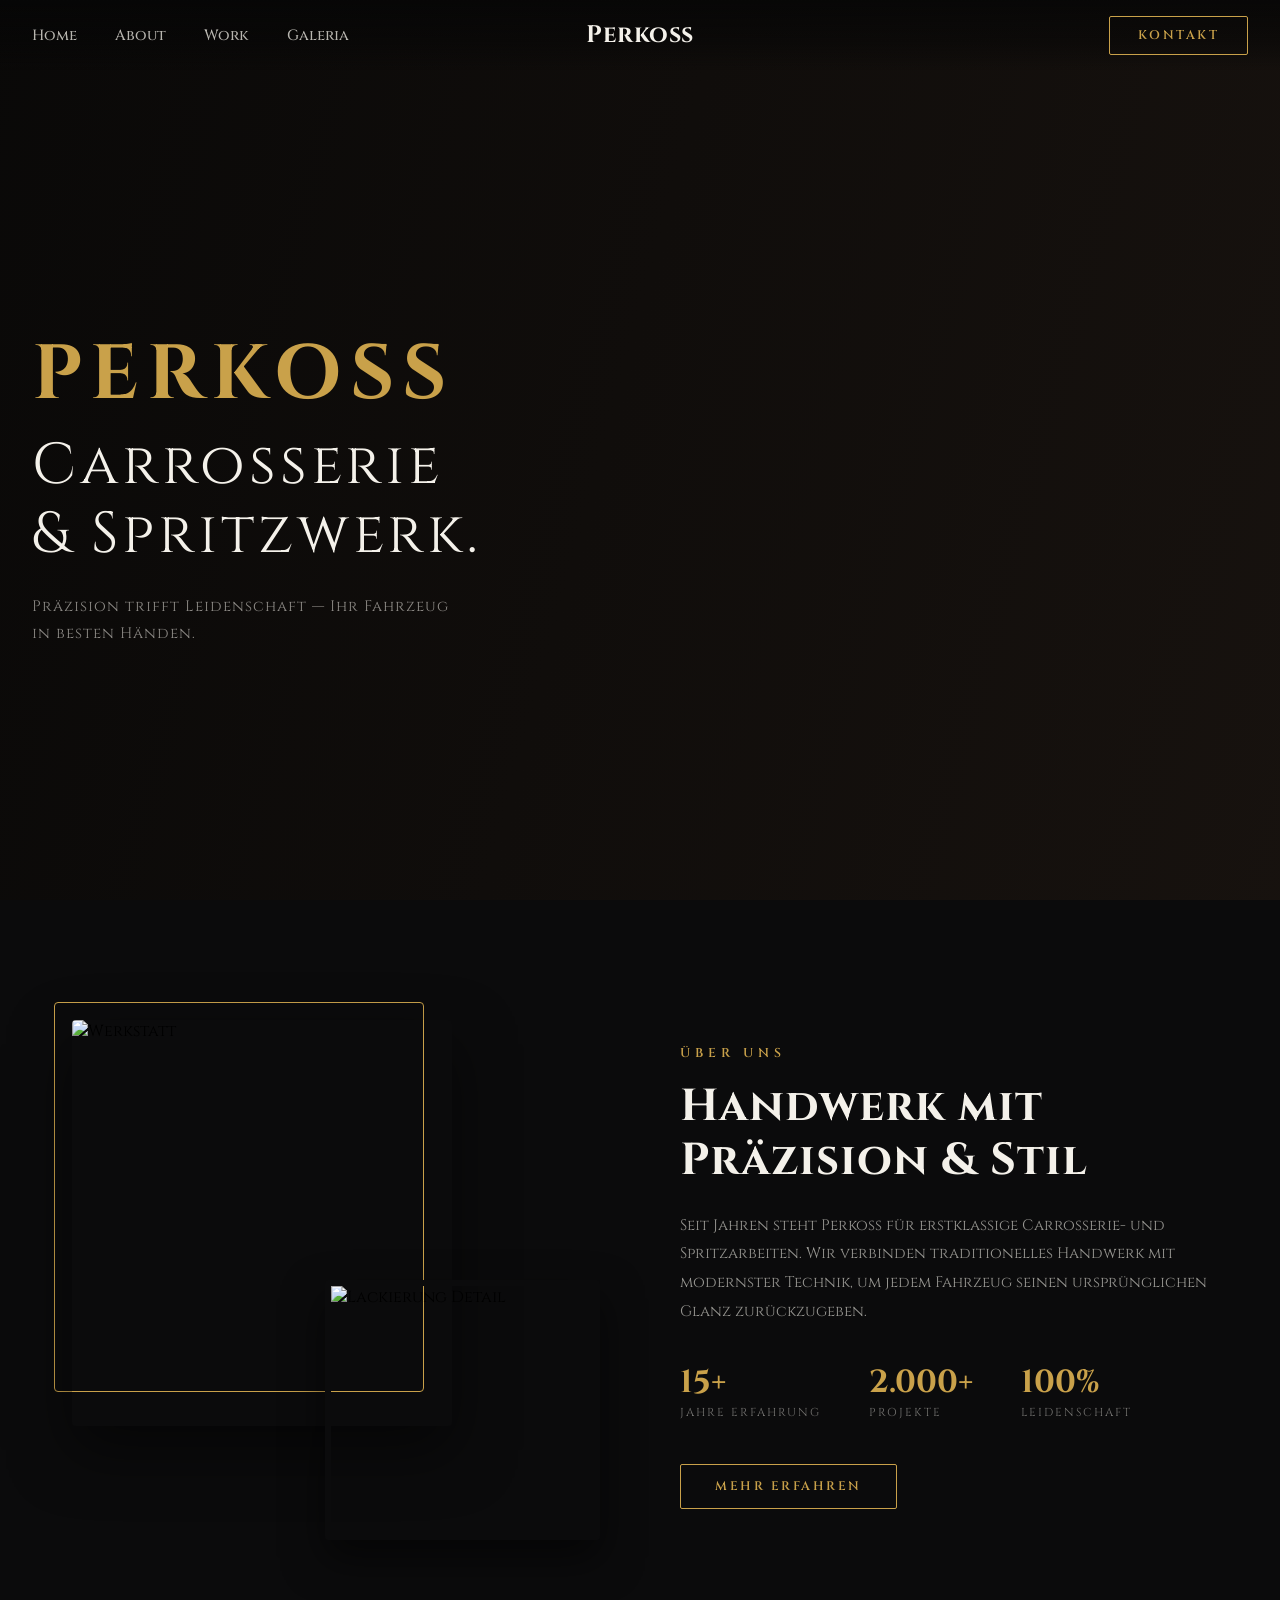
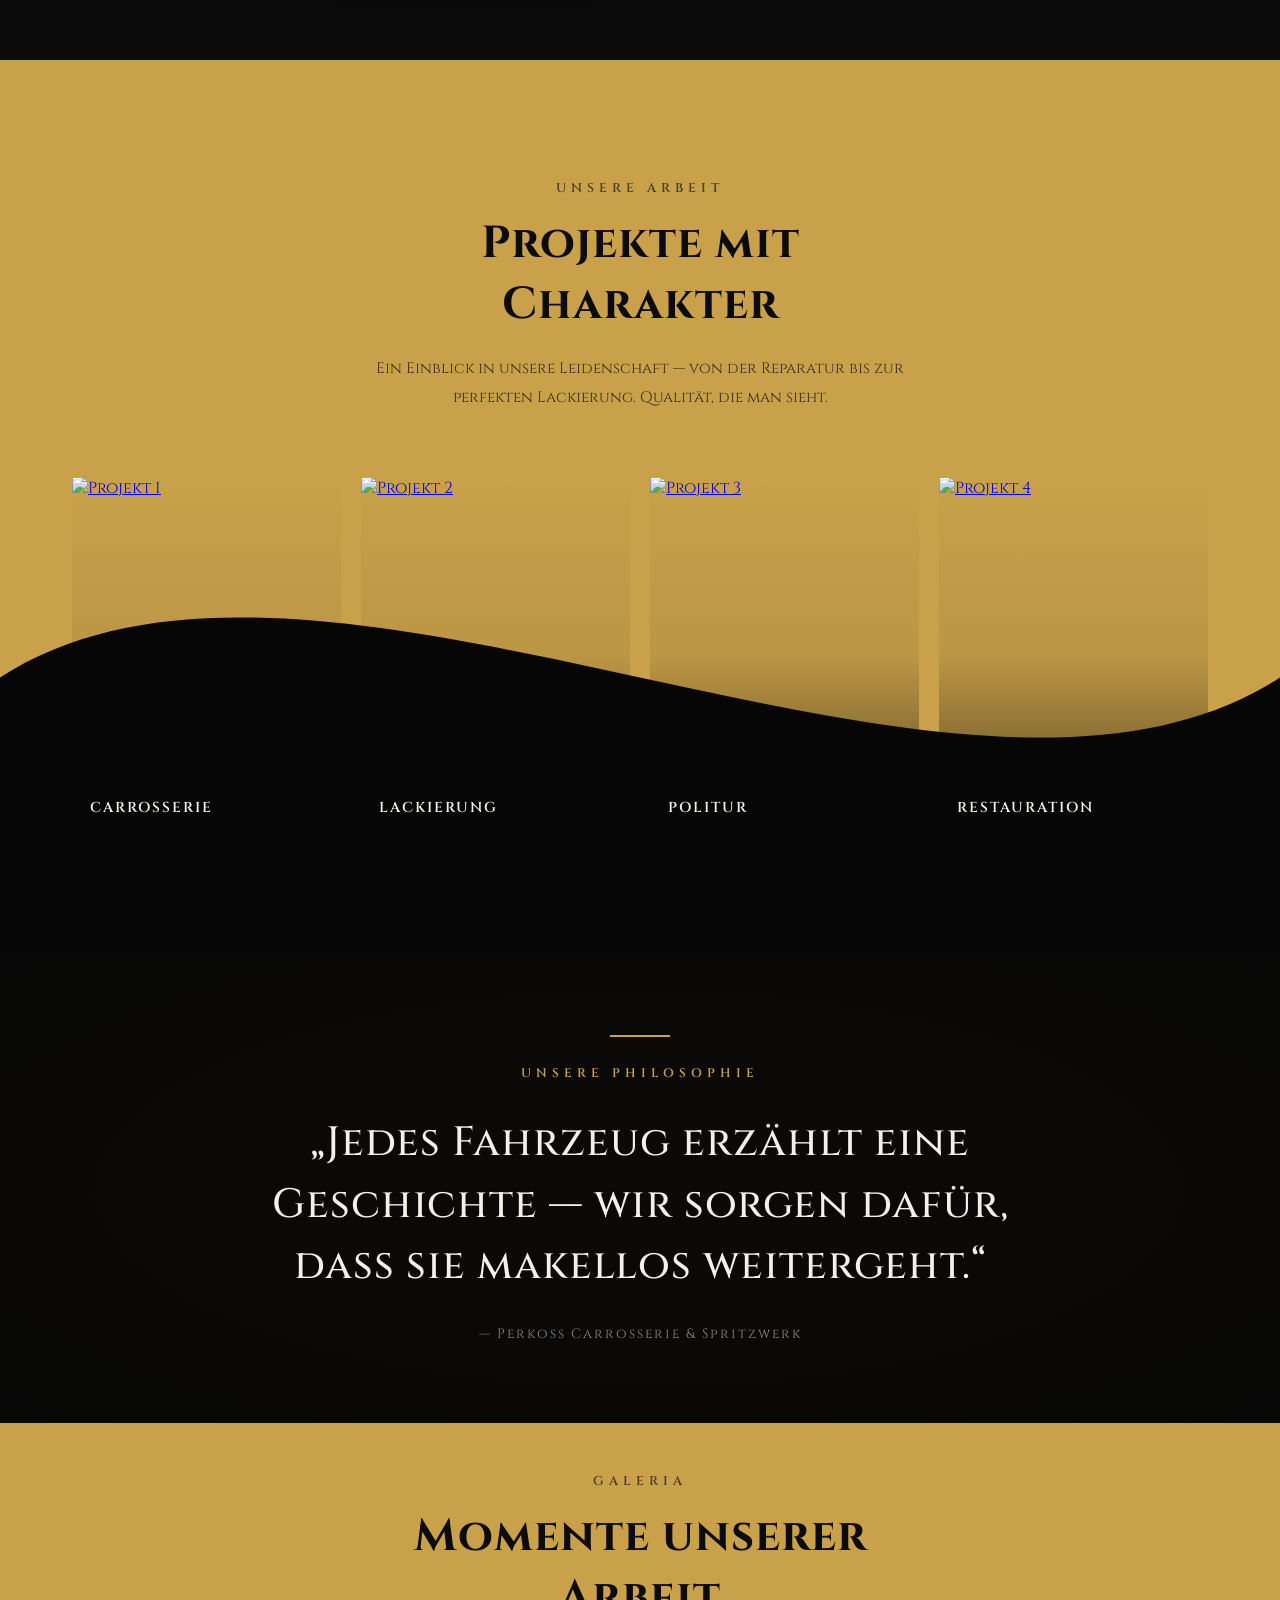
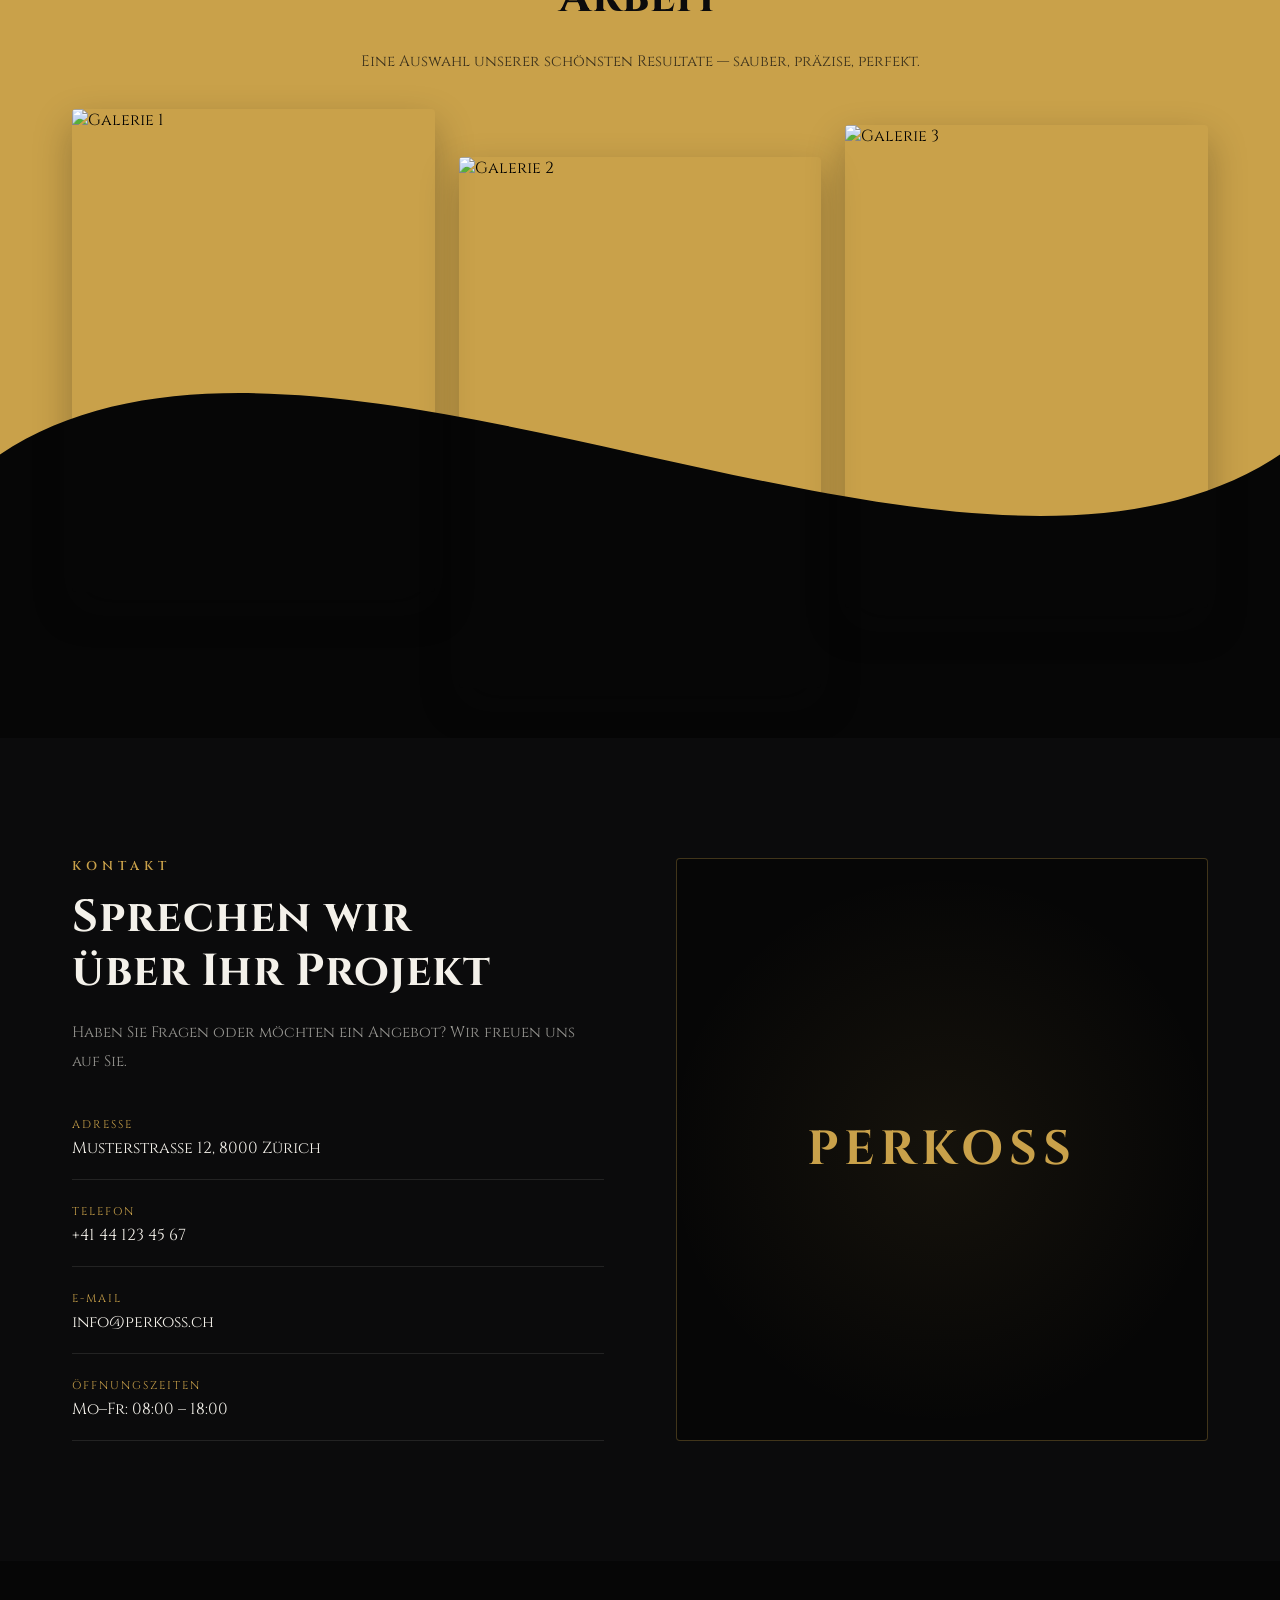
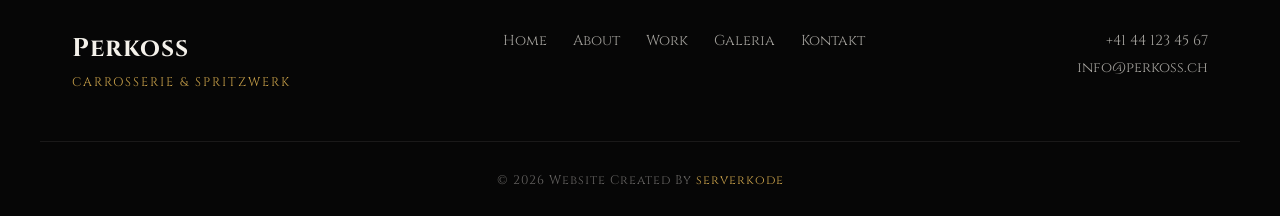
==== commit 6f497d4e: "Add files via upload" ====
--- a/index.html
+++ b/index.html
@@ -1,1597 +1,256 @@
 <!DOCTYPE html>
-<html lang="de">
-  <head>
-  <link rel="icon" href="logohgm1337.png" type="image/png">
-<!-- Google tag (gtag.js) -->
-<script async src="https://www.googletagmanager.com/gtag/js?id=G-QQBKDJGP5B"></script>
-<script>
-  window.dataLayer = window.dataLayer || [];
-  function gtag(){dataLayer.push(arguments);}
-  gtag('js', new Date());
-
-  gtag('config', 'G-QQBKDJGP5B');
-</script>
-    <meta charset="UTF-8" />
-    <meta name="viewport" content="width=device-width, initial-scale=1.0" />
-    <meta name="robots" content="index, follow, max-image-preview:large" />
-    <meta name="author" content="Hausgarten Meister Lahr" />
-    <meta name="language" content="de" />
-    <link rel="canonical" href="https://hausgartenmeister.de/" />
-
-    <title>Hausgarten Meister Lahr · Reinigung, Gartenpflege & Hochdruckreinigung in Lahr und Umgebung (Ortenau, Schwarzwald)</title>
-    <meta name="description" content="Professionelle Hausreinigung, Gartenpflege, Hochdruckreinigung, Steinreinigung und Abbrucharbeiten in Lahr/Schwarzwald und Umgebung: Offenburg, Kehl, Achern, Ettenheim, Friesenheim, Schwanau, Mahlberg, Kippenheim, Seelbach, Schuttertal, Hohberg, Gengenbach, Haslach, Herbolzheim, Kenzingen, Emmendingen, Freiburg und im gesamten Ortenaukreis. Zuverlässiger lokaler Service für Privat- und Geschäftskunden." />
-
-    <meta name="geo.region" content="DE-BW" />
-    <meta name="geo.placename" content="Lahr/Schwarzwald, Ortenaukreis, Baden-Württemberg" />
-    <meta name="geo.position" content="48.3401;7.8702" />
-    <meta name="ICBM" content="48.3401, 7.8702" />
-    <meta name="theme-color" content="#0A0F1A" />
-
-    <meta property="og:type" content="website" />
-    <meta property="og:locale" content="de_DE" />
-    <meta property="og:site_name" content="Hausgarten Meister Lahr" />
-    <meta property="og:title" content="Hausgarten Meister · Reinigung & Gartenpflege in Lahr und Umgebung" />
-    <meta property="og:description" content="Reinigung, Gartenpflege, Hochdruckreinigung & Abbrucharbeiten in Lahr/Schwarzwald und im gesamten Ortenaukreis – Offenburg, Kehl, Achern, Ettenheim, Gengenbach, Haslach, Emmendingen, Freiburg." />
-    <meta property="og:url" content="https://hausgartenmeister.de/" />
-    <meta property="og:image" content="https://hausgartenmeister.de/images/FIRSTFOTO.jpg" />
-    <meta name="twitter:card" content="summary_large_image" />
-    <meta name="twitter:title" content="Hausgarten Meister Lahr · Reinigung & Gartenpflege" />
-    <meta name="twitter:description" content="Lokaler Full-Service in Lahr und im gesamten Ortenaukreis." />
-    <meta name="twitter:image" content="https://hausgartenmeister.de/images/FIRSTFOTO.jpg" />
-
-    <meta name="keywords" content="Hausgarten Meister Lahr, Reinigungsservice Lahr, Reinigungsfirma Lahr, Reinigungsunternehmen Lahr, Gebäudereinigung Lahr, Hausreinigung Lahr, Wohnungsreinigung Lahr, Büroreinigung Lahr, Gewerbereinigung Lahr, Praxisreinigung Lahr, Treppenhausreinigung Lahr, Fensterreinigung Lahr, Glasreinigung Lahr, Grundreinigung Lahr, Tiefenreinigung Lahr, Einzugsreinigung Lahr, Auszugsreinigung Lahr, Endreinigung Lahr, Bauendreinigung Lahr, Baureinigung Lahr, Teppichreinigung Lahr, Polsterreinigung Lahr, Bodenreinigung Lahr, Fassadenreinigung Lahr, Hochdruckreinigung Lahr, Dampfstrahler Lahr, Steinreinigung Lahr, Pflasterreinigung Lahr, Terrassenreinigung Lahr, Einfahrtsreinigung Lahr, Garagenreinigung Lahr, Kellerreinigung Lahr, Dachrinnenreinigung Lahr, Außenreinigung Lahr, Gartenpflege Lahr, Gartenservice Lahr, Rasenpflege Lahr, Rasenmähen Lahr, Heckenschnitt Lahr, Baumschnitt Lahr, Unkrautentfernung Lahr, Laubentfernung Lahr, Herbstreinigung Lahr, Winterdienst Lahr, Schneeräumung Lahr, Abbrucharbeiten Lahr, Entrümpelung Lahr, Hausmeisterservice Lahr, Reinigung Hugsweier, Reinigung Mietersheim, Reinigung Kuhbach, Reinigung Reichenbach, Reinigung Sulz, Reinigung Langenwinkel, Reinigung Kippenheimweiler, Reinigung Burgheim, Reinigung Dinglingen, Reinigung Stadtmitte Lahr, Gartenpflege Hugsweier, Gartenpflege Mietersheim, Gartenpflege Kuhbach, Gartenpflege Reichenbach, Gartenpflege Sulz Lahr, Gartenpflege Langenwinkel, Gartenpflege Kippenheimweiler, Gartenpflege Burgheim, Hochdruckreinigung Hugsweier, Hochdruckreinigung Mietersheim, Hochdruckreinigung Kuhbach, Hochdruckreinigung Reichenbach, Reinigungsservice Offenburg, Hausreinigung Offenburg, Wohnungsreinigung Offenburg, Büroreinigung Offenburg, Gebäudereinigung Offenburg, Fensterreinigung Offenburg, Hochdruckreinigung Offenburg, Gartenpflege Offenburg, Gartenservice Offenburg, Heckenschnitt Offenburg, Laubentfernung Offenburg, Steinreinigung Offenburg, Pflasterreinigung Offenburg, Terrassenreinigung Offenburg, Fassadenreinigung Offenburg, Reinigungsservice Kehl, Hausreinigung Kehl, Wohnungsreinigung Kehl, Büroreinigung Kehl, Gebäudereinigung Kehl, Fensterreinigung Kehl, Hochdruckreinigung Kehl, Gartenpflege Kehl, Heckenschnitt Kehl, Laubentfernung Kehl, Pflasterreinigung Kehl, Terrassenreinigung Kehl, Reinigungsservice Achern, Hausreinigung Achern, Büroreinigung Achern, Gebäudereinigung Achern, Fensterreinigung Achern, Hochdruckreinigung Achern, Gartenpflege Achern, Heckenschnitt Achern, Pflasterreinigung Achern, Terrassenreinigung Achern, Reinigungsservice Oberkirch, Hausreinigung Oberkirch, Büroreinigung Oberkirch, Gartenpflege Oberkirch, Hochdruckreinigung Oberkirch, Heckenschnitt Oberkirch, Reinigungsservice Gengenbach, Hausreinigung Gengenbach, Büroreinigung Gengenbach, Gebäudereinigung Gengenbach, Gartenpflege Gengenbach, Hochdruckreinigung Gengenbach, Heckenschnitt Gengenbach, Reinigungsservice Haslach, Hausreinigung Haslach, Büroreinigung Haslach, Gartenpflege Haslach, Hochdruckreinigung Haslach, Reinigungsservice Hausach, Hausreinigung Hausach, Gartenpflege Hausach, Hochdruckreinigung Hausach, Reinigungsservice Wolfach, Hausreinigung Wolfach, Gartenpflege Wolfach, Reinigungsservice Zell am Harmersbach, Hausreinigung Zell am Harmersbach, Gartenpflege Zell am Harmersbach, Reinigungsservice Friesenheim, Hausreinigung Friesenheim, Wohnungsreinigung Friesenheim, Büroreinigung Friesenheim, Fensterreinigung Friesenheim, Hochdruckreinigung Friesenheim, Gartenpflege Friesenheim, Heckenschnitt Friesenheim, Laubentfernung Friesenheim, Pflasterreinigung Friesenheim, Terrassenreinigung Friesenheim, Reinigungsservice Schwanau, Hausreinigung Schwanau, Wohnungsreinigung Schwanau, Büroreinigung Schwanau, Fensterreinigung Schwanau, Hochdruckreinigung Schwanau, Gartenpflege Schwanau, Heckenschnitt Schwanau, Pflasterreinigung Schwanau, Terrassenreinigung Schwanau, Reinigungsservice Meißenheim, Hausreinigung Meißenheim, Büroreinigung Meißenheim, Hochdruckreinigung Meißenheim, Gartenpflege Meißenheim, Reinigungsservice Mahlberg, Hausreinigung Mahlberg, Büroreinigung Mahlberg, Hochdruckreinigung Mahlberg, Gartenpflege Mahlberg, Pflasterreinigung Mahlberg, Reinigungsservice Kippenheim, Hausreinigung Kippenheim, Büroreinigung Kippenheim, Hochdruckreinigung Kippenheim, Gartenpflege Kippenheim, Pflasterreinigung Kippenheim, Reinigungsservice Ettenheim, Hausreinigung Ettenheim, Wohnungsreinigung Ettenheim, Büroreinigung Ettenheim, Gebäudereinigung Ettenheim, Fensterreinigung Ettenheim, Hochdruckreinigung Ettenheim, Gartenpflege Ettenheim, Heckenschnitt Ettenheim, Pflasterreinigung Ettenheim, Terrassenreinigung Ettenheim, Reinigungsservice Seelbach, Hausreinigung Seelbach, Büroreinigung Seelbach, Hochdruckreinigung Seelbach, Gartenpflege Seelbach, Heckenschnitt Seelbach, Reinigungsservice Schuttertal, Hausreinigung Schuttertal, Gartenpflege Schuttertal, Hochdruckreinigung Schuttertal, Reinigungsservice Hohberg, Hausreinigung Hohberg, Büroreinigung Hohberg, Hochdruckreinigung Hohberg, Gartenpflege Hohberg, Pflasterreinigung Hohberg, Terrassenreinigung Hohberg, Reinigungsservice Kappel-Grafenhausen, Hausreinigung Kappel-Grafenhausen, Hochdruckreinigung Kappel-Grafenhausen, Gartenpflege Kappel-Grafenhausen, Reinigungsservice Rust, Hausreinigung Rust, Büroreinigung Rust, Hochdruckreinigung Rust, Gartenpflege Rust, Reinigungsservice Ringsheim, Hausreinigung Ringsheim, Hochdruckreinigung Ringsheim, Gartenpflege Ringsheim, Reinigungsservice Herbolzheim, Hausreinigung Herbolzheim, Wohnungsreinigung Herbolzheim, Büroreinigung Herbolzheim, Fensterreinigung Herbolzheim, Hochdruckreinigung Herbolzheim, Gartenpflege Herbolzheim, Heckenschnitt Herbolzheim, Pflasterreinigung Herbolzheim, Terrassenreinigung Herbolzheim, Reinigungsservice Kenzingen, Hausreinigung Kenzingen, Wohnungsreinigung Kenzingen, Büroreinigung Kenzingen, Fensterreinigung Kenzingen, Hochdruckreinigung Kenzingen, Gartenpflege Kenzingen, Heckenschnitt Kenzingen, Pflasterreinigung Kenzingen, Reinigungsservice Endingen, Hausreinigung Endingen, Hochdruckreinigung Endingen, Gartenpflege Endingen, Reinigungsservice Emmendingen, Hausreinigung Emmendingen, Wohnungsreinigung Emmendingen, Büroreinigung Emmendingen, Gebäudereinigung Emmendingen, Fensterreinigung Emmendingen, Hochdruckreinigung Emmendingen, Gartenpflege Emmendingen, Heckenschnitt Emmendingen, Laubentfernung Emmendingen, Pflasterreinigung Emmendingen, Terrassenreinigung Emmendingen, Fassadenreinigung Emmendingen, Reinigungsservice Waldkirch, Hausreinigung Waldkirch, Büroreinigung Waldkirch, Hochdruckreinigung Waldkirch, Gartenpflege Waldkirch, Heckenschnitt Waldkirch, Reinigungsservice Elzach, Hausreinigung Elzach, Hochdruckreinigung Elzach, Gartenpflege Elzach, Reinigungsservice Teningen, Hausreinigung Teningen, Hochdruckreinigung Teningen, Gartenpflege Teningen, Reinigungsservice Freiburg, Hausreinigung Freiburg, Wohnungsreinigung Freiburg, Büroreinigung Freiburg, Gebäudereinigung Freiburg, Fensterreinigung Freiburg, Hochdruckreinigung Freiburg, Gartenpflege Freiburg, Heckenschnitt Freiburg, Pflasterreinigung Freiburg, Terrassenreinigung Freiburg, Reinigungsservice Renchen, Reinigungsservice Sasbach, Reinigungsservice Sasbachwalden, Reinigungsservice Lautenbach, Reinigungsservice Oppenau, Reinigungsservice Berghaupten, Reinigungsservice Ohlsbach, Reinigungsservice Ortenberg, Reinigungsservice Willstätt, Reinigungsservice Appenweier, Reinigungsservice Durbach, Reinigungsservice Steinach, Reinigungsservice Biberach Baden, Reinigungsservice Ottenhöfen, Reinigungsservice Kappelrodeck, Reinigungsservice Hornberg, Reinigungsservice Oberharmersbach, Reinigungsservice Nordrach, Reinigungsservice Bad Peterstal-Griesbach, Hausreinigung Renchen, Hausreinigung Sasbach, Hausreinigung Lautenbach, Hausreinigung Oppenau, Hausreinigung Berghaupten, Hausreinigung Ohlsbach, Hausreinigung Ortenberg, Hausreinigung Willstätt, Hausreinigung Appenweier, Hausreinigung Durbach, Hausreinigung Steinach, Hausreinigung Biberach Baden, Hausreinigung Kappelrodeck, Gartenpflege Renchen, Gartenpflege Sasbach, Gartenpflege Lautenbach, Gartenpflege Oppenau, Gartenpflege Berghaupten, Gartenpflege Ohlsbach, Gartenpflege Ortenberg, Gartenpflege Willstätt, Gartenpflege Appenweier, Gartenpflege Durbach, Gartenpflege Steinach, Gartenpflege Biberach, Gartenpflege Kappelrodeck, Hochdruckreinigung Renchen, Hochdruckreinigung Sasbach, Hochdruckreinigung Lautenbach, Hochdruckreinigung Oppenau, Hochdruckreinigung Berghaupten, Hochdruckreinigung Ohlsbach, Hochdruckreinigung Ortenberg, Hochdruckreinigung Willstätt, Hochdruckreinigung Appenweier, Hochdruckreinigung Durbach, Hochdruckreinigung Steinach, Reinigungsservice Bühl, Hausreinigung Bühl, Gartenpflege Bühl, Hochdruckreinigung Bühl, Reinigungsservice Rastatt, Reinigungsservice Rheinau, Reinigungsfirma Ortenaukreis, Reinigung Ortenau, Gartenservice Ortenau, Hochdruckreinigung Ortenau, Reinigung Schwarzwald, Gartenpflege Schwarzwald, Hausmeister Lahr, Hausmeister Ortenau, Reinigungskraft Lahr, Putzfrau Lahr, Putzkraft Lahr, Putzdienst Lahr, Putzservice Lahr, Cleaning Service Lahr Germany, House Cleaning Lahr, Office Cleaning Lahr, Garden Service Lahr, Pressure Washing Lahr, Reinigung in der Nähe Lahr, Gartenpflege in meiner Nähe Lahr, lokaler Reinigungsservice Lahr, lokale Gartenpflege Lahr, günstige Reinigung Lahr, günstige Gartenpflege Lahr, Frühjahrsputz Lahr, Frühlingsputz Lahr, Sommerreinigung Lahr, Winterreinigung Lahr, Saisonreinigung Lahr, Vorgartenpflege Lahr, Hinterhofreinigung Lahr, Hofreinigung Lahr, Innenhofreinigung Lahr, Balkonreinigung Lahr, Dachreinigung Lahr, Treppenreinigung Lahr, Eingangsreinigung Lahr, Müllplatzreinigung Lahr, Mülltonnenreinigung Lahr, Container-Reinigung Lahr, Werkstattreinigung Lahr, Lagerreinigung Lahr, Industriereinigung Lahr, Restaurantreinigung Lahr, Praxisreinigung Ortenau, Schulreinigung Lahr, Kindergartenreinigung Lahr, Vereinsreinigung Lahr, Hilti Abbruch Lahr, Hilti Bohrhammer Lahr, Stemmarbeiten Lahr, Mauerdurchbruch Lahr, Entkernung Lahr, Kernbohrung Lahr, leichter Abbruch Lahr, kleine Abbrucharbeiten Lahr, Garten anlegen Lahr, Beet anlegen Lahr, Mulchen Lahr, Vertikutieren Lahr, Rasen vertikutieren Lahr, Rasen düngen Lahr, Rasen neu anlegen Lahr, Rollrasen Lahr, Steingarten Lahr, Pflanzarbeiten Lahr, Strauchschnitt Lahr, Obstbaumschnitt Lahr, Formschnitt Lahr, Thujahecke schneiden Lahr, Buchsbaum schneiden Lahr, Wildwuchs entfernen Lahr, Moosentfernung Lahr, Algenentfernung Lahr, Grünbelag entfernen Lahr, Pflastersteine reinigen Lahr, Betonreinigung Lahr, Klinkerreinigung Lahr, WPC-Reinigung Lahr, Holzterrassenreinigung Lahr, Carportreinigung Lahr, Gehwegreinigung Lahr, Hofeinfahrtreinigung Lahr, Reinigung mit Hochdruck Lahr Schwarzwald, Reinigung mit Dampfstrahler Lahr" />
-    <link href="https://fonts.googleapis.com/css2?family=Playfair+Display:wght@400;500;600;700&display=swap" rel="stylesheet">
-    <script src="https://cdn.tailwindcss.com"></script>
-    <script>
-      tailwind.config = {
-        theme: {
-          extend: {
-            colors: {
-              'deep-navy': '#0A0F1A',
-              'lighter-navy': '#161B28',
-              'soft-gold': '#E5D1B0',
-              'muted-gray': '#A0A5B1',
-              'white': '#FFFFFF',
-            },
-            fontFamily: {
-              sans: ['Playfair Display', 'serif'],
-            },
-            boxShadow: {
-              glow: '0 25px 80px rgba(15, 23, 42, 0.08)',
-            },
-            backgroundImage: {
-              aura: 'radial-gradient(circle at top, rgba(15, 23, 42, 0.05), transparent 30%), radial-gradient(circle at center, rgba(15, 23, 42, 0.03), transparent 35%), radial-gradient(circle at bottom right, rgba(15, 23, 42, 0.02), transparent 25%)',
-            },
-          },
-        },
-      };
-    </script>
-    <style>
-      :root {
-        color-scheme: dark;
-      }
-      html {
-        scroll-behavior: smooth;
-      }
-      body {
-        background: #0A0F1A;
-        min-height: 100%;
-      }
-      body::before {
-        content: '';
-        position: fixed;
-        inset: 0;
-        pointer-events: none;
-        background-image: radial-gradient(rgba(0,0,0,0.04) 1px, transparent 1px);
-        background-size: 18px 18px;
-        opacity: 0.22;
-        z-index: -1;
-      }
-      #home {
-        position: relative;
-        overflow: hidden;
-        margin-top: 2rem;
-        isolation: isolate;
-      }
-      #home::before {
-        content: '';
-        position: absolute;
-        inset: -20% -10% auto -10%;
-        height: 90%;
-        pointer-events: none;
-        background-image: radial-gradient(circle at 20% 20%, rgba(229,209,176,0.18), transparent 40%),
-                          radial-gradient(circle at 80% 30%, rgba(229,209,176,0.10), transparent 45%),
-                          radial-gradient(circle at 50% 90%, rgba(229,209,176,0.06), transparent 50%);
-        opacity: 1;
-        transform: translate3d(var(--hero-parallax, 0px), 0, 0);
-        transition: transform 0.12s ease-out;
-        z-index: 0;
-      }
-      #home::after {
-        content: '';
-        position: absolute;
-        inset: 0;
-        pointer-events: none;
-        background-image: linear-gradient(rgba(229,209,176,0.04) 1px, transparent 1px),
-                          linear-gradient(90deg, rgba(229,209,176,0.04) 1px, transparent 1px);
-        background-size: 60px 60px;
-        mask-image: radial-gradient(ellipse at center, black 30%, transparent 75%);
-        -webkit-mask-image: radial-gradient(ellipse at center, black 30%, transparent 75%);
-        z-index: 0;
-      }
-      #home > .mx-auto {
-        position: relative;
-        z-index: 1;
-      }
-      .hero-title {
-        background: linear-gradient(135deg, #FFFFFF 0%, #E5D1B0 50%, #FFFFFF 100%);
-        -webkit-background-clip: text;
-        background-clip: text;
-        -webkit-text-fill-color: transparent;
-        background-size: 200% auto;
-        animation: shine 6s linear infinite;
-      }
-      @keyframes shine {
-        0% { background-position: 0% center; }
-        100% { background-position: 200% center; }
-      }
-      .hero-badge {
-        position: relative;
-        overflow: hidden;
-      }
-      .hero-badge::before {
-        content: '';
-        position: absolute;
-        inset: 0;
-        background: linear-gradient(90deg, transparent, rgba(229,209,176,0.4), transparent);
-        transform: translateX(-100%);
-        animation: badgeShine 3s ease-in-out infinite;
-      }
-      @keyframes badgeShine {
-        0%, 100% { transform: translateX(-100%); }
-        50% { transform: translateX(100%); }
-      }
-      .pulse-dot {
-        position: relative;
-      }
-      .pulse-dot::before {
-        content: '';
-        position: absolute;
-        inset: -4px;
-        border-radius: 9999px;
-        background: #22c55e;
-        opacity: 0.5;
-        animation: pulseDot 2s ease-out infinite;
-      }
-      @keyframes pulseDot {
-        0% { transform: scale(1); opacity: 0.6; }
-        100% { transform: scale(2.2); opacity: 0; }
-      }
-      .hero-cta-primary {
-        position: relative;
-        overflow: hidden;
-      }
-      .hero-cta-primary::after {
-        content: '';
-        position: absolute;
-        inset: 0;
-        background: linear-gradient(120deg, transparent 30%, rgba(255,255,255,0.5) 50%, transparent 70%);
-        transform: translateX(-100%);
-        transition: transform 0.6s ease;
-      }
-      .hero-cta-primary:hover::after {
-        transform: translateX(100%);
-      }
-      .hero-image-wrap {
-        position: relative;
-      }
-      .hero-image-wrap::before {
-        content: '';
-        position: absolute;
-        inset: -1px;
-        border-radius: inherit;
-        padding: 1px;
-        background: linear-gradient(135deg, rgba(229,209,176,0.7), rgba(229,209,176,0.05) 40%, rgba(229,209,176,0.05) 60%, rgba(229,209,176,0.5));
-        -webkit-mask: linear-gradient(#000 0 0) content-box, linear-gradient(#000 0 0);
-        mask: linear-gradient(#000 0 0) content-box, linear-gradient(#000 0 0);
-        -webkit-mask-composite: xor;
-        mask-composite: exclude;
-        pointer-events: none;
-        z-index: 2;
-      }
-      .hero-image-wrap img {
-        transition: transform 1.2s cubic-bezier(0.2, 0.8, 0.2, 1);
-      }
-      .hero-image-wrap:hover img {
-        transform: scale(1.05);
-      }
-      .hero-deco-blob {
-        position: absolute;
-        border-radius: 9999px;
-        filter: blur(60px);
-        opacity: 0.5;
-        z-index: 0;
-        pointer-events: none;
-      }
-      .hero-deco-blob.one {
-        top: -40px;
-        right: -40px;
-        width: 240px;
-        height: 240px;
-        background: radial-gradient(circle, rgba(229,209,176,0.45), transparent 70%);
-        animation: blobMove 12s ease-in-out infinite;
-      }
-      .hero-deco-blob.two {
-        bottom: -60px;
-        left: -60px;
-        width: 280px;
-        height: 280px;
-        background: radial-gradient(circle, rgba(34,197,94,0.18), transparent 70%);
-        animation: blobMove 15s ease-in-out infinite reverse;
-      }
-      @keyframes blobMove {
-        0%, 100% { transform: translate(0, 0) scale(1); }
-        50% { transform: translate(20px, -20px) scale(1.1); }
-      }
-      .floating-card {
-        animation: float 6s ease-in-out infinite;
-      }
-      @keyframes float {
-        0%, 100% { transform: translateY(0); }
-        50% { transform: translateY(-8px); }
-      }
-      .floating-card-tr {
-        animation: float 7s ease-in-out infinite 1s;
-      }
-      .about-bg-glow {
-        position: absolute;
-        inset: 0;
-        pointer-events: none;
-        background-image:
-          radial-gradient(ellipse at 15% 20%, rgba(229,209,176,0.08), transparent 45%),
-          radial-gradient(ellipse at 85% 80%, rgba(229,209,176,0.05), transparent 45%);
-        z-index: 0;
-      }
-      #core > .reveal,
-      #core > .grid {
-        position: relative;
-        z-index: 1;
-      }
-      .service-card {
-        position: relative;
-        overflow: hidden;
-        transition: transform 0.4s ease, border-color 0.4s ease;
-      }
-      .service-card:hover {
-        transform: translateY(-6px);
-        border-color: rgba(229,209,176,0.4);
-      }
-      .service-card .svc-img {
-        transition: transform 0.8s cubic-bezier(0.2, 0.8, 0.2, 1);
-      }
-      .service-card:hover .svc-img {
-        transform: scale(1.08);
-      }
-      .gallery-tile {
-        position: relative;
-        overflow: hidden;
-      }
-      .gallery-tile img {
-        transition: transform 0.9s cubic-bezier(0.2, 0.8, 0.2, 1), filter 0.5s ease;
-        filter: saturate(0.9);
-      }
-      .gallery-tile:hover img {
-        transform: scale(1.08);
-        filter: saturate(1.1);
-      }
-      .gallery-tile::after {
-        content: '';
-        position: absolute;
-        inset: 0;
-        background: linear-gradient(180deg, transparent 50%, rgba(10,15,26,0.85) 100%);
-        opacity: 0;
-        transition: opacity 0.4s ease;
-      }
-      .gallery-tile:hover::after {
-        opacity: 1;
-      }
-      .gallery-tile .tile-label {
-        position: absolute;
-        bottom: 0;
-        left: 0;
-        right: 0;
-        padding: 1rem 1.25rem;
-        transform: translateY(20px);
-        opacity: 0;
-        transition: transform 0.4s ease, opacity 0.4s ease;
-        z-index: 2;
-      }
-      .gallery-tile:hover .tile-label {
-        transform: translateY(0);
-        opacity: 1;
-      }
-      .blog-card {
-        transition: transform 0.4s ease, border-color 0.4s ease;
-      }
-      .blog-card:hover {
-        transform: translateY(-6px);
-      }
-      .blog-card .blog-img {
-        transition: transform 0.8s cubic-bezier(0.2, 0.8, 0.2, 1);
-      }
-      .blog-card:hover .blog-img {
-        transform: scale(1.06);
-      }
-      .blog-card .arrow {
-        transition: transform 0.3s ease;
-      }
-      .blog-card:hover .arrow {
-        transform: translateX(4px);
-      }
-      .why-card {
-        position: relative;
-        overflow: hidden;
-        transition: transform 0.4s ease, border-color 0.4s ease;
-      }
-      .why-card:hover {
-        transform: translateY(-6px);
-      }
-      .why-card .why-num {
-        position: absolute;
-        top: -10px;
-        right: 12px;
-        font-size: 7rem;
-        font-weight: 700;
-        line-height: 1;
-        opacity: 0.06;
-        pointer-events: none;
-        font-family: 'Playfair Display', serif;
-      }
-      .why-card-dark .why-num { color: #E5D1B0; }
-      .why-card-gold .why-num { color: #0A0F1A; opacity: 0.08; }
-      .why-icon {
-        position: relative;
-        transition: transform 0.4s ease;
-      }
-      .why-card:hover .why-icon {
-        transform: scale(1.08) rotate(-5deg);
-      }
-      .ba-compare {
-        position: relative;
-        overflow: hidden;
-        border-radius: 1.5rem;
-        cursor: ew-resize;
-        user-select: none;
-      }
-      @media (min-width: 640px) {
-        .ba-compare { border-radius: 2rem; }
-      }
-      .ba-compare img {
-        display: block;
-        width: 100%;
-        height: 100%;
-        object-fit: cover;
-        pointer-events: none;
-      }
-      .ba-compare .ba-after {
-        position: absolute;
-        inset: 0;
-        clip-path: inset(0 0 0 var(--ba-pos, 50%));
-      }
-      .ba-handle {
-        position: absolute;
-        top: 0;
-        bottom: 0;
-        left: var(--ba-pos, 50%);
-        width: 3px;
-        background: #E5D1B0;
-        box-shadow: 0 0 20px rgba(229,209,176,0.6);
-        transform: translateX(-50%);
-        pointer-events: none;
-        z-index: 3;
-      }
-      .ba-handle::before {
-        content: '';
-        position: absolute;
-        top: 50%;
-        left: 50%;
-        transform: translate(-50%, -50%);
-        width: 44px;
-        height: 44px;
-        border-radius: 9999px;
-        background: #E5D1B0;
-        box-shadow: 0 8px 24px rgba(0,0,0,0.4);
-      }
-      .ba-handle::after {
-        content: '⇄';
-        position: absolute;
-        top: 50%;
-        left: 50%;
-        transform: translate(-50%, -50%);
-        color: #0A0F1A;
-        font-size: 18px;
-        font-weight: 700;
-        z-index: 1;
-      }
-      .ba-label {
-        position: absolute;
-        top: 12px;
-        padding: 6px 12px;
-        border-radius: 9999px;
-        font-size: 10px;
-        font-weight: 600;
-        letter-spacing: 0.2em;
-        text-transform: uppercase;
-        backdrop-filter: blur(8px);
-        z-index: 2;
-      }
-      .ba-label.before { left: 12px; background: rgba(10,15,26,0.75); color: #A0A5B1; }
-      .ba-label.after { right: 12px; background: rgba(229,209,176,0.9); color: #0A0F1A; }
-      .rating-stars svg {
-        fill: #E5D1B0;
-      }
-      .corner-accent {
-        position: absolute;
-        width: 36px;
-        height: 36px;
-        border: 2px solid rgba(229,209,176,0.5);
-        z-index: 3;
-        pointer-events: none;
-      }
-      .corner-accent.tl { top: 14px; left: 14px; border-right: 0; border-bottom: 0; border-top-left-radius: 12px; }
-      .corner-accent.br { bottom: 14px; right: 14px; border-left: 0; border-top: 0; border-bottom-right-radius: 12px; }
-      @media (max-width: 640px) {
-        .corner-accent { width: 24px; height: 24px; }
-        .corner-accent.tl { top: 10px; left: 10px; }
-        .corner-accent.br { bottom: 10px; right: 10px; }
-      }
-      .reveal {
-        opacity: 0;
-        transform: translateY(1.25rem) scale(0.98);
-        transition: opacity 0.8s ease, transform 0.8s ease;
-        will-change: opacity, transform;
-      }
-      .reveal.visible {
-        opacity: 1;
-        transform: translateY(0) scale(1);
-      }
-      .reveal-delay-small {
-        transition-delay: 0.12s;
-      }
-      .reveal-delay-medium {
-        transition-delay: 0.22s;
-      }
-      .reveal-delay-large {
-        transition-delay: 0.32s;
-      }
-      .animate-left {
-        opacity: 0;
-        transform: translateX(-50px);
-        transition: opacity 0.8s ease, transform 0.8s ease;
-        will-change: opacity, transform;
-      }
-      .animate-left.visible {
-        opacity: 1;
-        transform: translateX(0);
-      }
-      .animate-right {
-        opacity: 0;
-        transform: translateX(50px);
-        transition: opacity 0.8s ease, transform 0.8s ease;
-        will-change: opacity, transform;
-      }
-      .animate-right.visible {
-        opacity: 1;
-        transform: translateX(0);
-      }
-      a,
-      button {
-        transition: transform 0.25s ease, box-shadow 0.25s ease, background-color 0.25s ease, color 0.25s ease, border-color 0.25s ease;
-      }
-      a:hover,
-      button:hover {
-        transform: translateY(-1px) scale(1.01);
-      }
-      a:active,
-      button:active {
-        transform: translateY(0) scale(0.98);
-      }
-      .pressed {
-        transform: translateY(1px) scale(0.98) !important;
-      }
-      a,
-      button {
-        cursor: pointer;
-      }
-      .hover-soft-shadow:hover {
-        box-shadow: 0 24px 60px rgba(15, 23, 42, 0.16);
-      }
-      .card-hover {
-        transition: transform 0.35s ease, box-shadow 0.35s ease, border-color 0.35s ease;
-      }
-      .card-hover:hover {
-        transform: translateY(-6px);
-        border-color: rgba(229, 209, 176, 0.24);
-        box-shadow: 0 30px 75px rgba(15, 23, 42, 0.12);
-      }
-      .hero-text,
-      .hero-image,
-      .section-block {
-        opacity: 0;
-        transform: translateY(1.5rem);
-        transition: opacity 0.9s ease, transform 0.9s ease;
-      }
-      .hero-text.visible,
-      .hero-image.visible,
-      .section-block.visible {
-        opacity: 1;
-        transform: translateY(0);
-      }
-      .swipe-left,
-      .swipe-right {
-        opacity: 0;
-        transform: translateX(0) translateY(1.5rem);
-        transition: opacity 2.4s ease, transform 2.4s ease;
-      }
-      .swipe-left {
-        transform: translateX(-2.25rem) translateY(1.5rem);
-      }
-      .swipe-right {
-        transform: translateX(2.25rem) translateY(1.5rem);
-      }
-      .swipe-left.visible,
-      .swipe-right.visible {
-        opacity: 1;
-        transform: translateX(0) translateY(0);
-      }
-      .hero-text {
-        animation: slideInLeft 1s ease-out 0.2s both;
-      }
-      .hero-image {
-        animation: slideInRight 1s ease-out 0.4s both;
-      }
-      @keyframes slideInLeft {
-        from { transform: translateX(-50px); opacity: 0; }
-        to { transform: translateX(0); opacity: 1; }
-      }
-      @keyframes slideInRight {
-        from { transform: translateX(50px); opacity: 0; }
-        to { transform: translateX(0); opacity: 1; }
-      }
-      details summary::-webkit-details-marker {
-        display: none;
-      }
-      details summary {
-        list-style: none;
-      }
-      #main-header.header--hidden {
-        transform: translateY(-110%);
-      }
-      details[open] summary .faq-icon {
-        transform: rotate(180deg);
-      }
-      .faq-icon {
-        transition: transform 0.3s ease;
-      }
-      /* Header */
-      #main-header {
-        position: fixed;
-        top: 0;
-        left: 0;
-        right: 0;
-        z-index: 50;
-        background: rgba(10, 15, 26, 0.6);
-        backdrop-filter: blur(20px) saturate(140%);
-        -webkit-backdrop-filter: blur(20px) saturate(140%);
-        border-bottom: 1px solid rgba(229,209,176,0.08);
-        transform: translateY(0);
-        transition: transform 0.35s cubic-bezier(0.4, 0, 0.2, 1), background 0.3s ease, box-shadow 0.3s ease, border-color 0.3s ease;
-        will-change: transform;
-      }
-      body {
-        padding-top: 64px;
-      }
-      @media (min-width: 640px) {
-        body { padding-top: 72px; }
-      }
-      #main-header.header--scrolled {
-        background: rgba(10, 15, 26, 0.85);
-        border-bottom-color: rgba(229,209,176,0.15);
-        box-shadow: 0 8px 32px rgba(0,0,0,0.3);
-      }
-      .nav-link {
-        position: relative;
-        padding: 0.5rem 0;
-      }
-      .nav-link::after {
-        content: '';
-        position: absolute;
-        left: 50%;
-        bottom: -2px;
-        width: 0;
-        height: 2px;
-        background: linear-gradient(90deg, transparent, #E5D1B0, transparent);
-        transform: translateX(-50%);
-        transition: width 0.3s ease;
-      }
-      .nav-link:hover::after,
-      .nav-link.active::after {
-        width: 100%;
-      }
-      .logo-mark {
-        display: inline-flex;
-        align-items: center;
-        gap: 0.625rem;
-      }
-      .logo-mark .logo-dot {
-        width: 28px;
-        height: 28px;
-        border-radius: 9px;
-        background: linear-gradient(135deg, #E5D1B0, #c9b48f);
-        display: flex;
-        align-items: center;
-        justify-content: center;
-        color: #0A0F1A;
-        font-weight: 700;
-        font-size: 14px;
-        box-shadow: 0 6px 18px -4px rgba(229,209,176,0.5);
-      }
-      /* Hamburger button */
-      .hamburger-btn {
-        position: relative;
-        width: 44px;
-        height: 44px;
-        border-radius: 14px;
-        background: rgba(229,209,176,0.08);
-        border: 1px solid rgba(229,209,176,0.18);
-        display: inline-flex;
-        align-items: center;
-        justify-content: center;
-        transition: background 0.3s ease, border-color 0.3s ease;
-      }
-      .hamburger-btn:hover {
-        background: rgba(229,209,176,0.15);
-        border-color: rgba(229,209,176,0.35);
-      }
-      .hamburger-icon {
-        position: relative;
-        width: 20px;
-        height: 14px;
-        pointer-events: none;
-      }
-      .hamburger-icon span {
-        position: absolute;
-        left: 0;
-        width: 100%;
-        height: 2px;
-        background: #E5D1B0;
-        border-radius: 2px;
-        pointer-events: none;
-        transition: transform 0.4s cubic-bezier(0.68,-0.55,0.27,1.55), opacity 0.3s, top 0.3s, width 0.3s;
-      }
-      .hamburger-icon span:nth-child(1) { top: 0; }
-      .hamburger-icon span:nth-child(2) { top: 6px; width: 70%; }
-      .hamburger-icon span:nth-child(3) { top: 12px; }
-      .hamburger-btn.is-open .hamburger-icon span:nth-child(1) {
-        top: 6px;
-        transform: rotate(45deg);
-      }
-      .hamburger-btn.is-open .hamburger-icon span:nth-child(2) {
-        opacity: 0;
-        transform: translateX(-10px);
-      }
-      .hamburger-btn.is-open .hamburger-icon span:nth-child(3) {
-        top: 6px;
-        transform: rotate(-45deg);
-      }
-      /* Mobile menu - full screen overlay */
-      #mobile-menu {
-        position: fixed;
-        inset: 0;
-        z-index: 60;
-        background: rgba(10, 15, 26, 0.96);
-        backdrop-filter: blur(24px);
-        -webkit-backdrop-filter: blur(24px);
-        opacity: 0;
-        visibility: hidden;
-        transition: opacity 0.4s ease, visibility 0.4s ease;
-      }
-      #mobile-menu.is-open {
-        opacity: 1;
-        visibility: visible;
-      }
-      #mobile-menu::before {
-        content: '';
-        position: absolute;
-        inset: 0;
-        background-image:
-          radial-gradient(circle at 20% 20%, rgba(229,209,176,0.12), transparent 40%),
-          radial-gradient(circle at 80% 80%, rgba(229,209,176,0.08), transparent 40%);
-        pointer-events: none;
-      }
-      .mobile-nav-link {
-        display: flex;
-        align-items: center;
-        gap: 1rem;
-        padding: 1rem 1.25rem;
-        border-radius: 1rem;
-        border: 1px solid rgba(229,209,176,0.08);
-        background: rgba(229,209,176,0.03);
-        color: #E5D1B0;
-        font-size: 1.125rem;
-        font-weight: 500;
-        opacity: 0;
-        transform: translateX(-20px);
-        transition: background 0.3s ease, border-color 0.3s ease, transform 0.5s ease, opacity 0.5s ease;
-      }
-      #mobile-menu.is-open .mobile-nav-link {
-        opacity: 1;
-        transform: translateX(0);
-      }
-      #mobile-menu.is-open .mobile-nav-link:nth-child(1) { transition-delay: 0.10s; }
-      #mobile-menu.is-open .mobile-nav-link:nth-child(2) { transition-delay: 0.16s; }
-      #mobile-menu.is-open .mobile-nav-link:nth-child(3) { transition-delay: 0.22s; }
-      #mobile-menu.is-open .mobile-nav-link:nth-child(4) { transition-delay: 0.28s; }
-      .mobile-nav-link:hover {
-        background: rgba(229,209,176,0.08);
-        border-color: rgba(229,209,176,0.25);
-      }
-      .mobile-nav-link .mn-num {
-        font-size: 0.7rem;
-        letter-spacing: 0.2em;
-        color: rgba(229,209,176,0.5);
-        font-weight: 600;
-        min-width: 32px;
-      }
-      .mobile-nav-link .mn-arrow {
-        margin-left: auto;
-        opacity: 0;
-        transform: translateX(-8px);
-        transition: opacity 0.3s ease, transform 0.3s ease;
-      }
-      .mobile-nav-link:hover .mn-arrow {
-        opacity: 1;
-        transform: translateX(0);
-      }
-      body.menu-open {
-        overflow: hidden;
-      }
-      .sr-only-seo {
-        position: absolute !important;
-        width: 1px;
-        height: 1px;
-        padding: 0;
-        margin: -1px;
-        overflow: hidden;
-        clip: rect(0, 0, 0, 0);
-        white-space: normal;
-        border: 0;
-      }
-    </style>
-
-    <script type="application/ld+json">
-    {
-      "@context": "https://schema.org",
-      "@type": "LocalBusiness",
-      "@id": "https://hausgartenmeister.de/#business",
-      "name": "Hausgarten Meister",
-      "alternateName": "Haus Garten Meister Lahr",
-      "image": "https://hausgartenmeister.de/images/FIRSTFOTO.jpg",
-      "url": "https://hausgartenmeister.de/",
-      "telephone": "+49-162-5793601",
-      "email": "hausgartenmeister1@gmail.com",
-      "priceRange": "€€",
-      "description": "Professionelle Reinigung, Gartenpflege, Hochdruckreinigung, Steinreinigung und kleine Abbrucharbeiten in Lahr/Schwarzwald und im gesamten Ortenaukreis.",
-      "address": {
-        "@type": "PostalAddress",
-        "addressLocality": "Lahr/Schwarzwald",
-        "addressRegion": "Baden-Württemberg",
-        "postalCode": "77933",
-        "addressCountry": "DE"
-      },
-      "geo": {
-        "@type": "GeoCoordinates",
-        "latitude": 48.3401,
-        "longitude": 7.8702
-      },
-      "openingHoursSpecification": [{
-        "@type": "OpeningHoursSpecification",
-        "dayOfWeek": ["Monday","Tuesday","Wednesday","Thursday","Friday","Saturday"],
-        "opens": "08:00",
-        "closes": "18:00"
-      }],
-      "areaServed": [
-        {"@type":"City","name":"Lahr/Schwarzwald"},{"@type":"City","name":"Offenburg"},{"@type":"City","name":"Kehl"},{"@type":"City","name":"Achern"},{"@type":"City","name":"Oberkirch"},{"@type":"City","name":"Gengenbach"},{"@type":"City","name":"Haslach im Kinzigtal"},{"@type":"City","name":"Hausach"},{"@type":"City","name":"Wolfach"},{"@type":"City","name":"Zell am Harmersbach"},{"@type":"City","name":"Hornberg"},{"@type":"City","name":"Friesenheim"},{"@type":"City","name":"Schwanau"},{"@type":"City","name":"Meißenheim"},{"@type":"City","name":"Mahlberg"},{"@type":"City","name":"Kippenheim"},{"@type":"City","name":"Ettenheim"},{"@type":"City","name":"Seelbach"},{"@type":"City","name":"Schuttertal"},{"@type":"City","name":"Hohberg"},{"@type":"City","name":"Kappel-Grafenhausen"},{"@type":"City","name":"Rust"},{"@type":"City","name":"Ringsheim"},{"@type":"City","name":"Renchen"},{"@type":"City","name":"Sasbach"},{"@type":"City","name":"Sasbachwalden"},{"@type":"City","name":"Lautenbach"},{"@type":"City","name":"Oppenau"},{"@type":"City","name":"Oberharmersbach"},{"@type":"City","name":"Nordrach"},{"@type":"City","name":"Bad Peterstal-Griesbach"},{"@type":"City","name":"Berghaupten"},{"@type":"City","name":"Ohlsbach"},{"@type":"City","name":"Ortenberg"},{"@type":"City","name":"Willstätt"},{"@type":"City","name":"Appenweier"},{"@type":"City","name":"Durbach"},{"@type":"City","name":"Steinach"},{"@type":"City","name":"Biberach"},{"@type":"City","name":"Ottenhöfen"},{"@type":"City","name":"Kappelrodeck"},{"@type":"City","name":"Herbolzheim"},{"@type":"City","name":"Kenzingen"},{"@type":"City","name":"Endingen"},{"@type":"City","name":"Emmendingen"},{"@type":"City","name":"Waldkirch"},{"@type":"City","name":"Elzach"},{"@type":"City","name":"Teningen"},{"@type":"City","name":"Freiburg im Breisgau"},{"@type":"City","name":"Bühl"},{"@type":"City","name":"Rheinau"},{"@type":"AdministrativeArea","name":"Ortenaukreis"},{"@type":"AdministrativeArea","name":"Schwarzwald"}
-      ],
-      "hasOfferCatalog": {
-        "@type": "OfferCatalog",
-        "name": "Leistungen",
-        "itemListElement": [
-          {"@type":"Offer","itemOffered":{"@type":"Service","name":"Hausreinigung & Wohnungsreinigung"}},
-          {"@type":"Offer","itemOffered":{"@type":"Service","name":"Büroreinigung & Gewerbereinigung"}},
-          {"@type":"Offer","itemOffered":{"@type":"Service","name":"Fensterreinigung & Glasreinigung"}},
-          {"@type":"Offer","itemOffered":{"@type":"Service","name":"Hochdruckreinigung Terrassen, Einfahrten, Fassaden"}},
-          {"@type":"Offer","itemOffered":{"@type":"Service","name":"Stein- und Pflasterreinigung"}},
-          {"@type":"Offer","itemOffered":{"@type":"Service","name":"Gartenpflege, Heckenschnitt, Rasenpflege"}},
-          {"@type":"Offer","itemOffered":{"@type":"Service","name":"Laubentfernung & Herbstreinigung"}},
-          {"@type":"Offer","itemOffered":{"@type":"Service","name":"Garagen-, Keller- und Dachrinnenreinigung"}},
-          {"@type":"Offer","itemOffered":{"@type":"Service","name":"Kleine Abbrucharbeiten mit Hilti-Werkzeugen"}}
-        ]
-      },
-      "sameAs": []
-    }
-    </script>
-  </head>
-  <body class="text-muted-gray antialiased m-0 p-0">
-    <div class="relative overflow-hidden">
-      <header id="main-header">
-        <div class="mx-auto flex max-w-[104rem] items-center justify-between px-4 sm:px-6 lg:px-8 h-16 sm:h-[72px]">
-          <a href="#home" class="logo-mark">
-            <span class="logo-dot">HG</span>
-            <span class="hidden sm:inline-flex flex-col leading-none">
-              <span class="text-[15px] font-semibold text-white tracking-tight">Haus Garten</span>
-              <span class="text-[10px] uppercase tracking-[0.25em] text-soft-gold/70 mt-0.5">Meister · Lahr</span>
-            </span>
-            <span class="sm:hidden text-[15px] font-semibold text-white tracking-tight">Haus Garten</span>
-          </a>
-
-          <nav class="hidden md:flex items-center gap-8 text-sm font-medium text-muted-gray">
-            <a href="#home" class="nav-link hover:text-soft-gold">Startseite</a>
-            <a href="#core" class="nav-link hover:text-soft-gold">Über uns</a>
-            <a href="#features" class="nav-link hover:text-soft-gold">Leistungen</a>
-            <a href="#allo" class="nav-link hover:text-soft-gold">Warum wir</a>
-          </nav>
-
-          <div class="flex items-center gap-2 sm:gap-3">
-            <a href="tel:+491625793601" class="md:hidden hamburger-btn" aria-label="Anrufen">
-              <svg class="h-5 w-5 text-soft-gold" viewBox="0 0 24 24" fill="none" stroke="currentColor" stroke-width="2" stroke-linecap="round" stroke-linejoin="round"><path d="M22 16.92v3a2 2 0 0 1-2.18 2A19.86 19.86 0 0 1 3 5.18 2 2 0 0 1 5 3h3a2 2 0 0 1 2 1.72 12.42 12.42 0 0 0 .7 2.81 2 2 0 0 1-.45 2.11L9 10.7a16 16 0 0 0 6.3 6.3l1.05-1.05a2 2 0 0 1 2.11-.45 12.42 12.42 0 0 0 2.81.7A2 2 0 0 1 22 16.92z"/></svg>
-            </a>
-            <a href="#contact" class="hidden md:inline-flex items-center gap-2 rounded-2xl bg-soft-gold px-5 py-2.5 text-sm font-semibold text-deep-navy hover:bg-soft-gold/90 shadow-[0_8px_24px_-8px_rgba(229,209,176,0.5)]">
-              Kontakt
-              <svg class="h-3.5 w-3.5" viewBox="0 0 24 24" fill="none" stroke="currentColor" stroke-width="2.5" stroke-linecap="round" stroke-linejoin="round"><path d="M5 12h14"/><path d="m12 5 7 7-7 7"/></svg>
-            </a>
-            <button id="mobile-menu-button" class="md:hidden hamburger-btn" aria-label="Menü öffnen" aria-expanded="false">
-              <span class="hamburger-icon"><span></span><span></span><span></span></span>
-            </button>
+<html lang="en">
+<head>
+  <meta charset="UTF-8" />
+  <meta name="viewport" content="width=device-width, initial-scale=1.0" />
+  <title>Perkoss</title>
+  <link href="https://fonts.googleapis.com/css2?family=Cinzel:wght@400;500;600;700&display=swap" rel="stylesheet" />
+  <link rel="stylesheet" href="style.css" />
+</head>
+<body>
+
+  <header class="header">
+    <div class="header-inner">
+
+      <span class="flag-ch" aria-label="Switzerland">
+        <svg xmlns="http://www.w3.org/2000/svg" viewBox="0 0 32 32" width="22" height="22" style="display:block;border-radius:3px;">
+          <rect width="32" height="32" fill="#D52B1E"/>
+          <rect x="13" y="6" width="6" height="20" fill="#fff"/>
+          <rect x="6" y="13" width="20" height="6" fill="#fff"/>
+        </svg>
+      </span>
+
+      <a href="#" class="logo">Perkoss</a>
+
+      <nav class="nav" id="mainNav">
+        <span class="nav-brand">Perkoss</span>
+        <a href="#home"    class="nav-link">Home</a>
+        <a href="#about"   class="nav-link">About</a>
+        <a href="#work"    class="nav-link">Work</a>
+        <a href="#galeria" class="nav-link">Galeria</a>
+      </nav>
+
+      <a href="#kontakt" class="btn-kontakt">Kontakt</a>
+
+      <button class="hamburger" id="hamburger" aria-label="Toggle menu" aria-expanded="false">
+        <span></span>
+        <span></span>
+        <span></span>
+      </button>
+
+    </div>
+  </header>
+
+  <section class="hero" id="home">
+    <div class="hero-overlay"></div>
+    <div class="hero-content">
+      <p class="hero-eyebrow">Perkoss</p>
+      <h1 class="hero-title">Carrosserie<br>&amp; Spritzwerk.</h1>
+      <p class="hero-sub">Präzision trifft Leidenschaft — Ihr Fahrzeug in besten Händen.</p>
+    </div>
+  </section>
+
+  <section class="about" id="about">
+    <div class="about-inner">
+
+      <div class="about-images">
+        <div class="about-accent"></div>
+        <img class="about-img about-img--big"
+             src="https://images.unsplash.com/photo-1492144534655-ae79c964c9d7?auto=format&fit=crop&w=900&q=80"
+             alt="Werkstatt" />
+        <img class="about-img about-img--small"
+             src="https://images.unsplash.com/photo-1599256621730-535171e28e50?auto=format&fit=crop&w=600&q=80"
+             alt="Lackierung Detail" />
+      </div>
+
+      <div class="about-text">
+        <p class="about-eyebrow">Über uns</p>
+        <h2 class="about-title">Handwerk mit<br>Präzision &amp; Stil</h2>
+        <p class="about-desc">
+          Seit Jahren steht Perkoss für erstklassige Carrosserie- und Spritzarbeiten.
+          Wir verbinden traditionelles Handwerk mit modernster Technik, um jedem
+          Fahrzeug seinen ursprünglichen Glanz zurückzugeben.
+        </p>
+
+        <div class="about-stats">
+          <div class="about-stat">
+            <span class="about-stat-num">15+</span>
+            <span class="about-stat-label">Jahre Erfahrung</span>
+          </div>
+          <div class="about-stat">
+            <span class="about-stat-num">2.000+</span>
+            <span class="about-stat-label">Projekte</span>
+          </div>
+          <div class="about-stat">
+            <span class="about-stat-num">100%</span>
+            <span class="about-stat-label">Leidenschaft</span>
           </div>
         </div>
-      </header>
-
-      <div id="mobile-menu" role="dialog" aria-modal="true" aria-label="Hauptmenü">
-          <div class="absolute top-0 left-0 right-0 h-16 sm:h-[72px] flex items-center justify-between px-4 sm:px-6 border-b border-soft-gold/10">
-            <a href="#home" class="logo-mark">
-              <span class="logo-dot">HG</span>
-              <span class="text-[15px] font-semibold text-white tracking-tight">Haus Garten Meister</span>
-            </a>
-            <button id="mobile-menu-close" class="hamburger-btn is-open" aria-label="Menü schließen">
-              <span class="hamburger-icon"><span></span><span></span><span></span></span>
-            </button>
-          </div>
-
-          <div class="relative h-full flex flex-col px-5 pt-24 pb-8 overflow-y-auto">
-            <div class="mb-6">
-              <span class="inline-flex items-center gap-2 rounded-full border border-soft-gold/25 bg-soft-gold/5 px-3 py-1.5 text-[10px] font-medium uppercase tracking-[0.3em] text-soft-gold">
-                <span class="h-1.5 w-1.5 rounded-full bg-green-400 animate-pulse"></span>
-                Mo – Sa · 08–18
-              </span>
-            </div>
-
-            <nav class="flex flex-col gap-3">
-              <a href="#home" class="mobile-nav-link" data-close>
-                <span class="mn-num">01</span>
-                <span>Startseite</span>
-                <svg class="mn-arrow h-4 w-4" viewBox="0 0 24 24" fill="none" stroke="currentColor" stroke-width="2" stroke-linecap="round" stroke-linejoin="round"><path d="M5 12h14"/><path d="m12 5 7 7-7 7"/></svg>
-              </a>
-              <a href="#core" class="mobile-nav-link" data-close>
-                <span class="mn-num">02</span>
-                <span>Über uns</span>
-                <svg class="mn-arrow h-4 w-4" viewBox="0 0 24 24" fill="none" stroke="currentColor" stroke-width="2" stroke-linecap="round" stroke-linejoin="round"><path d="M5 12h14"/><path d="m12 5 7 7-7 7"/></svg>
-              </a>
-              <a href="#features" class="mobile-nav-link" data-close>
-                <span class="mn-num">03</span>
-                <span>Leistungen</span>
-                <svg class="mn-arrow h-4 w-4" viewBox="0 0 24 24" fill="none" stroke="currentColor" stroke-width="2" stroke-linecap="round" stroke-linejoin="round"><path d="M5 12h14"/><path d="m12 5 7 7-7 7"/></svg>
-              </a>
-              <a href="#allo" class="mobile-nav-link" data-close>
-                <span class="mn-num">04</span>
-                <span>Warum wir</span>
-                <svg class="mn-arrow h-4 w-4" viewBox="0 0 24 24" fill="none" stroke="currentColor" stroke-width="2" stroke-linecap="round" stroke-linejoin="round"><path d="M5 12h14"/><path d="m12 5 7 7-7 7"/></svg>
-              </a>
-            </nav>
-
-            <a href="#contact" data-close class="mt-6 inline-flex items-center justify-center gap-2 rounded-2xl bg-soft-gold px-6 py-4 text-sm font-semibold text-deep-navy shadow-[0_10px_40px_-10px_rgba(229,209,176,0.6)]">
-              Kostenloses Angebot
-              <svg class="h-4 w-4" viewBox="0 0 24 24" fill="none" stroke="currentColor" stroke-width="2.5" stroke-linecap="round" stroke-linejoin="round"><path d="M5 12h14"/><path d="m12 5 7 7-7 7"/></svg>
-            </a>
-
-            <div class="mt-auto pt-8 grid grid-cols-2 gap-3">
-              <a href="tel:+491625793601" class="flex items-center gap-3 rounded-2xl border border-soft-gold/15 bg-white/5 p-4">
-                <span class="flex h-10 w-10 items-center justify-center rounded-xl bg-soft-gold/15 text-soft-gold">
-                  <svg class="h-4 w-4" viewBox="0 0 24 24" fill="none" stroke="currentColor" stroke-width="2" stroke-linecap="round" stroke-linejoin="round"><path d="M22 16.92v3a2 2 0 0 1-2.18 2A19.86 19.86 0 0 1 3 5.18 2 2 0 0 1 5 3h3a2 2 0 0 1 2 1.72 12.42 12.42 0 0 0 .7 2.81 2 2 0 0 1-.45 2.11L9 10.7a16 16 0 0 0 6.3 6.3l1.05-1.05a2 2 0 0 1 2.11-.45 12.42 12.42 0 0 0 2.81.7A2 2 0 0 1 22 16.92z"/></svg>
-                </span>
-                <span class="min-w-0">
-                  <span class="block text-[10px] uppercase tracking-[0.2em] text-muted-gray">Anruf</span>
-                  <span class="block text-[13px] font-semibold text-soft-gold truncate">+49 162 5793601</span>
-                </span>
-              </a>
-              <a href="mailto:hausgartenmeister1@gmail.com" class="flex items-center gap-3 rounded-2xl border border-soft-gold/15 bg-white/5 p-4">
-                <span class="flex h-10 w-10 items-center justify-center rounded-xl bg-soft-gold/15 text-soft-gold">
-                  <svg class="h-4 w-4" viewBox="0 0 24 24" fill="none" stroke="currentColor" stroke-width="2" stroke-linecap="round" stroke-linejoin="round"><rect width="20" height="16" x="2" y="4" rx="2"/><path d="m22 7-10 5L2 7"/></svg>
-                </span>
-                <span class="min-w-0">
-                  <span class="block text-[10px] uppercase tracking-[0.2em] text-muted-gray">Mail</span>
-                  <span class="block text-[13px] font-semibold text-soft-gold truncate">Schreiben</span>
-                </span>
-              </a>
-            </div>
-          </div>
-      </div>
-
-      <section id="home" class="relative overflow-hidden bg-deep-navy pt-6 pb-12 sm:py-14 md:py-20 lg:py-24">
-        <div class="mx-auto grid max-w-[104rem] items-center gap-8 sm:gap-12 lg:gap-16 px-4 sm:px-6 lg:px-8 lg:grid-cols-[1.05fr_0.95fr]">
-          <div class="order-2 lg:order-1 text-center lg:text-left hero-text">
-            <span class="hero-badge inline-flex items-center gap-2 rounded-full border border-soft-gold/30 bg-soft-gold/5 px-3 py-1.5 text-[10px] sm:text-xs font-medium uppercase tracking-[0.25em] sm:tracking-[0.3em] text-soft-gold">
-              <span class="pulse-dot inline-block h-1.5 w-1.5 rounded-full bg-green-500"></span>
-              <span class="relative">Verfügbar in Lahr</span>
-            </span>
-
-            <h1 class="mt-5 sm:mt-8 text-[2.5rem] leading-[1.05] sm:text-5xl md:text-6xl lg:text-6xl xl:text-7xl font-semibold tracking-[-1px]">
-              <span class="hero-title block">Haus &amp; Garten</span>
-              <span class="block text-white/90 mt-1 sm:mt-2">in Meisterhand.</span>
-            </h1>
-
-            <p class="mt-4 sm:mt-7 max-w-xl mx-auto lg:mx-0 text-[15px] sm:text-lg md:text-xl leading-relaxed text-muted-gray px-1 sm:px-0">
-              Reinigung, Gartenpflege und Außenarbeiten — präzise ausgeführt, zuverlässig geliefert.
-            </p>
-
-            <div class="mt-7 sm:mt-10 flex flex-col sm:flex-row sm:flex-wrap items-stretch sm:items-center justify-center lg:justify-start gap-3 sm:gap-4">
-              <a href="#contact" class="hero-cta-primary inline-flex items-center justify-center gap-2 rounded-2xl bg-soft-gold px-6 sm:px-7 py-3.5 text-sm font-semibold text-deep-navy shadow-[0_10px_40px_-10px_rgba(229,209,176,0.6)] hover:bg-soft-gold/90">
-                Kostenloses Angebot
-                <svg class="h-4 w-4" viewBox="0 0 24 24" fill="none" stroke="currentColor" stroke-width="2.5" stroke-linecap="round" stroke-linejoin="round"><path d="M5 12h14"/><path d="m12 5 7 7-7 7"/></svg>
-              </a>
-              <a href="#features" class="inline-flex items-center justify-center rounded-2xl border border-soft-gold/20 bg-white/5 backdrop-blur px-6 sm:px-7 py-3.5 text-sm font-semibold text-soft-gold hover:bg-white/10 hover:border-soft-gold/40">
-                Leistungen ansehen
-              </a>
-            </div>
-
-            <div class="mt-8 sm:mt-12 grid grid-cols-3 gap-2 sm:gap-6 max-w-md mx-auto lg:mx-0 border-t border-soft-gold/10 pt-5 sm:pt-8">
-              <div>
-                <p class="text-xl sm:text-3xl font-semibold text-soft-gold">10+</p>
-                <p class="mt-1 text-[10px] sm:text-xs uppercase tracking-[0.15em] sm:tracking-[0.2em] text-muted-gray">Jahre</p>
-              </div>
-              <div class="border-x border-soft-gold/10 sm:border-0">
-                <p class="text-xl sm:text-3xl font-semibold text-soft-gold">500+</p>
-                <p class="mt-1 text-[10px] sm:text-xs uppercase tracking-[0.15em] sm:tracking-[0.2em] text-muted-gray">Projekte</p>
-              </div>
-              <div>
-                <p class="text-xl sm:text-3xl font-semibold text-soft-gold">100%</p>
-                <p class="mt-1 text-[10px] sm:text-xs uppercase tracking-[0.15em] sm:tracking-[0.2em] text-muted-gray">Zuverlässig</p>
-              </div>
-            </div>
-          </div>
-
-          <div class="order-1 lg:order-2 hero-image relative">
-            <span class="hero-deco-blob one"></span>
-            <span class="hero-deco-blob two"></span>
-
-            <div class="hero-image-wrap relative rounded-[1.5rem] sm:rounded-[2.5rem] overflow-hidden border border-soft-gold/10 shadow-[0_40px_120px_-20px_rgba(0,0,0,0.7)]">
-              <img src="images/FIRSTFOTO.jpg" alt="Haus Garten Meister Lahr" class="w-full h-[280px] sm:h-[460px] md:h-[540px] lg:h-[620px] object-cover" />
-
-              <div class="absolute inset-0 bg-gradient-to-t from-deep-navy via-deep-navy/30 to-transparent"></div>
-              <div class="absolute inset-0 bg-gradient-to-br from-soft-gold/5 via-transparent to-deep-navy/40 mix-blend-overlay"></div>
-
-              <span class="corner-accent tl"></span>
-              <span class="corner-accent br"></span>
-
-              <div class="floating-card-tr absolute top-3 right-3 sm:top-5 sm:right-5 z-[3] rounded-xl sm:rounded-2xl border border-soft-gold/25 bg-deep-navy/85 backdrop-blur-xl px-3 py-2 sm:px-4 sm:py-2.5 shadow-lg">
-                <div class="flex items-center gap-2">
-                  <div class="rating-stars flex items-center gap-0.5">
-                    <svg class="h-3 w-3 sm:h-3.5 sm:w-3.5" viewBox="0 0 24 24"><path d="M12 2l2.4 7.4H22l-6.2 4.5 2.4 7.4L12 16.8 5.8 21.3l2.4-7.4L2 9.4h7.6L12 2z"/></svg>
-                    <svg class="h-3 w-3 sm:h-3.5 sm:w-3.5" viewBox="0 0 24 24"><path d="M12 2l2.4 7.4H22l-6.2 4.5 2.4 7.4L12 16.8 5.8 21.3l2.4-7.4L2 9.4h7.6L12 2z"/></svg>
-                    <svg class="h-3 w-3 sm:h-3.5 sm:w-3.5" viewBox="0 0 24 24"><path d="M12 2l2.4 7.4H22l-6.2 4.5 2.4 7.4L12 16.8 5.8 21.3l2.4-7.4L2 9.4h7.6L12 2z"/></svg>
-                    <svg class="h-3 w-3 sm:h-3.5 sm:w-3.5" viewBox="0 0 24 24"><path d="M12 2l2.4 7.4H22l-6.2 4.5 2.4 7.4L12 16.8 5.8 21.3l2.4-7.4L2 9.4h7.6L12 2z"/></svg>
-                    <svg class="h-3 w-3 sm:h-3.5 sm:w-3.5" viewBox="0 0 24 24"><path d="M12 2l2.4 7.4H22l-6.2 4.5 2.4 7.4L12 16.8 5.8 21.3l2.4-7.4L2 9.4h7.6L12 2z"/></svg>
-                  </div>
-                  <span class="text-[11px] sm:text-xs font-semibold text-soft-gold">5.0</span>
-                </div>
-              </div>
-
-              <div class="floating-card absolute bottom-3 left-3 right-3 sm:bottom-5 sm:left-5 sm:right-auto sm:max-w-[280px] z-[3] rounded-xl sm:rounded-2xl border border-soft-gold/25 bg-deep-navy/85 backdrop-blur-xl p-3 sm:p-4 shadow-xl">
-                <div class="flex items-center gap-3">
-                  <div class="relative flex h-10 w-10 sm:h-11 sm:w-11 shrink-0 items-center justify-center rounded-lg sm:rounded-xl bg-gradient-to-br from-soft-gold to-soft-gold/60 text-deep-navy">
-                    <svg class="h-5 w-5 sm:h-5.5 sm:w-5.5" viewBox="0 0 24 24" fill="none" stroke="currentColor" stroke-width="2.5" stroke-linecap="round" stroke-linejoin="round"><path d="M20 6 9 17l-5-5"/></svg>
-                  </div>
-                  <div class="min-w-0 flex-1">
-                    <div class="flex items-center gap-1.5">
-                      <span class="inline-block h-1.5 w-1.5 rounded-full bg-green-400"></span>
-                      <p class="text-[9px] sm:text-[10px] uppercase tracking-[0.2em] text-muted-gray">Lahr · Aktiv</p>
-                    </div>
-                    <p class="mt-0.5 text-[13px] sm:text-sm font-semibold text-white">Schnelle Antwort · 24h</p>
-                  </div>
-                </div>
-              </div>
-            </div>
-          </div>
+
+        <a href="#kontakt" class="about-btn">Mehr erfahren</a>
+      </div>
+
+    </div>
+  </section>
+
+  <section class="work" id="work">
+    <div class="work-inner">
+
+      <div class="work-head">
+        <p class="work-eyebrow">Unsere Arbeit</p>
+        <h2 class="work-title">Projekte mit Charakter</h2>
+        <p class="work-desc">
+          Ein Einblick in unsere Leidenschaft — von der Reparatur bis zur
+          perfekten Lackierung. Qualität, die man sieht.
+        </p>
+      </div>
+
+      <div class="work-grid">
+        <a href="#" class="work-item">
+          <img src="https://images.unsplash.com/photo-1486006920555-c77dcf18193c?auto=format&fit=crop&w=700&q=80" alt="Projekt 1" />
+          <span class="work-item-label">Carrosserie</span>
+        </a>
+        <a href="#" class="work-item">
+          <img src="https://images.unsplash.com/photo-1503376780353-7e6692767b70?auto=format&fit=crop&w=700&q=80" alt="Projekt 2" />
+          <span class="work-item-label">Lackierung</span>
+        </a>
+        <a href="#" class="work-item">
+          <img src="https://images.unsplash.com/photo-1605559424843-9e4c228bf1c2?auto=format&fit=crop&w=700&q=80" alt="Projekt 3" />
+          <span class="work-item-label">Politur</span>
+        </a>
+        <a href="#" class="work-item">
+          <img src="https://images.unsplash.com/photo-1552519507-da3b142c6e3d?auto=format&fit=crop&w=700&q=80" alt="Projekt 4" />
+          <span class="work-item-label">Restauration</span>
+        </a>
+      </div>
+
+    </div>
+  </section>
+
+  <section class="statement">
+    <div class="statement-overlay"></div>
+    <div class="statement-content">
+      <span class="statement-line"></span>
+      <p class="statement-eyebrow">Unsere Philosophie</p>
+      <blockquote class="statement-quote">
+        „Jedes Fahrzeug erzählt eine Geschichte — wir sorgen dafür,
+        dass sie makellos weitergeht.“
+      </blockquote>
+      <p class="statement-author">— Perkoss Carrosserie &amp; Spritzwerk</p>
+    </div>
+  </section>
+
+  <section class="galeria" id="galeria">
+    <div class="galeria-inner">
+
+      <div class="galeria-head">
+        <p class="galeria-eyebrow">Galeria</p>
+        <h2 class="galeria-title">Momente unserer Arbeit</h2>
+        <p class="galeria-desc">
+          Eine Auswahl unserer schönsten Resultate — sauber, präzise, perfekt.
+        </p>
+      </div>
+
+      <div class="galeria-grid">
+        <figure class="galeria-item">
+          <img src="https://images.unsplash.com/photo-1517524008697-84bbe3c3fd98?auto=format&fit=crop&w=700&q=80" alt="Galerie 1" />
+        </figure>
+        <figure class="galeria-item">
+          <img src="https://images.unsplash.com/photo-1542282088-fe8426682b8f?auto=format&fit=crop&w=700&q=80" alt="Galerie 2" />
+        </figure>
+        <figure class="galeria-item">
+          <img src="https://images.unsplash.com/photo-1503736334956-4c8f8e92946d?auto=format&fit=crop&w=700&q=80" alt="Galerie 3" />
+        </figure>
+      </div>
+
+    </div>
+  </section>
+
+  <section class="kontakt" id="kontakt">
+    <div class="kontakt-inner">
+
+      <div class="kontakt-info">
+        <p class="kontakt-eyebrow">Kontakt</p>
+        <h2 class="kontakt-title">Sprechen wir<br>über Ihr Projekt</h2>
+        <p class="kontakt-desc">
+          Haben Sie Fragen oder möchten ein Angebot? Wir freuen uns auf Sie.
+        </p>
+
+        <ul class="kontakt-details">
+          <li>
+            <span class="kontakt-label">Adresse</span>
+            <span class="kontakt-value">Musterstrasse 12, 8000 Zürich</span>
+          </li>
+          <li>
+            <span class="kontakt-label">Telefon</span>
+            <span class="kontakt-value">+41 44 123 45 67</span>
+          </li>
+          <li>
+            <span class="kontakt-label">E-Mail</span>
+            <span class="kontakt-value">info@perkoss.ch</span>
+          </li>
+          <li>
+            <span class="kontakt-label">Öffnungszeiten</span>
+            <span class="kontakt-value">Mo–Fr: 08:00 – 18:00</span>
+          </li>
+        </ul>
+      </div>
+
+      <div class="kontakt-brand">
+        <div class="kontakt-brand-inner">
+          <!-- Ersetzen Sie das src durch Ihr Logo -->
+          <img src="imags/logo.png" alt="Perkoss Logo" class="kontakt-logo" onerror="this.style.display='none'" />
+          <span class="kontakt-brand-text">Perkoss</span>
         </div>
-      </section>
-
-      <section id="core" class="relative mx-auto max-w-[104rem] px-4 sm:px-6 lg:px-8 py-14 sm:py-20 md:py-24 lg:py-28 overflow-hidden">
-        <div class="about-bg-glow"></div>
-
-        <div class="reveal text-center max-w-3xl mx-auto mb-10 sm:mb-14 md:mb-16">
-          <span class="inline-flex items-center gap-2 rounded-full border border-soft-gold/25 bg-soft-gold/5 px-3 py-1.5 text-[10px] sm:text-xs font-medium uppercase tracking-[0.3em] text-soft-gold">
-            <span class="h-1 w-1 rounded-full bg-soft-gold"></span>
-            Über uns
-          </span>
-          <h2 class="mt-5 sm:mt-6 text-3xl sm:text-4xl md:text-5xl lg:text-6xl font-semibold leading-[1.05] tracking-[-1px]">
-            <span class="text-white">Lokal in Lahr.</span>
-            <span class="hero-title block mt-1 sm:mt-2">Mit Leidenschaft für Details.</span>
-          </h2>
-          <p class="mt-5 sm:mt-6 text-base sm:text-lg text-muted-gray max-w-xl mx-auto">
-            Ein erfahrenes Team. Moderne Ausrüstung. Saubere Ergebnisse — drinnen wie draußen.
-          </p>
-        </div>
-
-        <div class="grid gap-5 md:gap-6 md:grid-cols-12 max-w-6xl mx-auto">
-
-          <div class="reveal md:col-span-7 md:row-span-2 group relative overflow-hidden rounded-[1.5rem] sm:rounded-[2rem] border border-soft-gold/15 bg-lighter-navy min-h-[280px] sm:min-h-[360px] md:min-h-[480px]">
-            <img src="images/PastrimAvull.jpg" alt="Unser Team in Lahr" class="absolute inset-0 h-full w-full object-cover transition-transform duration-1000 group-hover:scale-110" />
-            <div class="absolute inset-0 bg-gradient-to-t from-deep-navy via-deep-navy/40 to-transparent"></div>
-            <div class="relative h-full flex flex-col justify-end p-5 sm:p-7 md:p-8">
-              <span class="inline-flex w-fit items-center gap-1.5 rounded-full bg-soft-gold/15 backdrop-blur px-2.5 py-1 text-[10px] uppercase tracking-[0.25em] text-soft-gold">
-                <span class="h-1 w-1 rounded-full bg-soft-gold"></span>
-                Unser Team
-              </span>
-              <h3 class="mt-3 sm:mt-4 text-xl sm:text-2xl md:text-3xl font-semibold text-white leading-tight">Profis bei der Arbeit — jeden Tag.</h3>
-              <p class="mt-2 text-sm sm:text-base text-muted-gray max-w-md">Erfahrenes Team mit Hilti-Werkzeugen, Hochdruckreinigern und Liebe zum Detail.</p>
-            </div>
-          </div>
-
-          <div class="reveal md:col-span-5 group relative overflow-hidden rounded-[1.5rem] sm:rounded-[2rem] border border-soft-gold/30 bg-gradient-to-br from-soft-gold to-soft-gold/80 p-5 sm:p-6 md:p-7">
-            <div class="absolute -top-10 -right-10 h-32 w-32 rounded-full bg-white/20 blur-2xl"></div>
-            <div class="relative">
-              <div class="flex items-center justify-between">
-                <div class="flex h-11 w-11 items-center justify-center rounded-2xl bg-deep-navy/10 text-deep-navy">
-                  <svg class="h-5 w-5" viewBox="0 0 24 24" fill="none" stroke="currentColor" stroke-width="2.2" stroke-linecap="round" stroke-linejoin="round"><path d="m9 12 2 2 4-4"/><path d="M12 2a10 10 0 1 0 10 10A10 10 0 0 0 12 2Z"/></svg>
-                </div>
-                <span class="text-[10px] uppercase tracking-[0.25em] text-deep-navy/70">01</span>
-              </div>
-              <h3 class="mt-5 sm:mt-7 text-xl sm:text-2xl font-semibold text-deep-navy leading-snug">Höchste Qualität</h3>
-              <p class="mt-2 text-sm sm:text-base text-deep-navy/80">Präzise, termintreu und nachhaltig.</p>
-            </div>
-          </div>
-
-          <div class="reveal md:col-span-5 group relative overflow-hidden rounded-[1.5rem] sm:rounded-[2rem] border border-soft-gold/15 bg-lighter-navy p-5 sm:p-6 md:p-7 hover:border-soft-gold/35 transition">
-            <div class="absolute -bottom-10 -left-10 h-32 w-32 rounded-full bg-soft-gold/10 blur-2xl"></div>
-            <div class="relative">
-              <div class="flex items-center justify-between">
-                <div class="flex h-11 w-11 items-center justify-center rounded-2xl bg-soft-gold/15 text-soft-gold">
-                  <svg class="h-5 w-5" viewBox="0 0 24 24" fill="none" stroke="currentColor" stroke-width="2.2" stroke-linecap="round" stroke-linejoin="round"><path d="M3 21h18"/><path d="M5 21V7l7-4 7 4v14"/><path d="M9 9h1"/><path d="M9 13h1"/><path d="M9 17h1"/><path d="M14 9h1"/><path d="M14 13h1"/><path d="M14 17h1"/></svg>
-                </div>
-                <span class="text-[10px] uppercase tracking-[0.25em] text-muted-gray">02</span>
-              </div>
-              <h3 class="mt-5 sm:mt-7 text-xl sm:text-2xl font-semibold text-soft-gold leading-snug">Privat &amp; Gewerbe</h3>
-              <p class="mt-2 text-sm sm:text-base text-muted-gray">Vom Einfamilienhaus bis zum Gewerbeobjekt.</p>
-            </div>
-          </div>
-
-          <div class="reveal md:col-span-12 relative overflow-hidden rounded-[1.5rem] sm:rounded-[2rem] border border-soft-gold/15 bg-lighter-navy/50 backdrop-blur p-5 sm:p-6 md:p-7">
-            <div class="flex flex-col md:flex-row md:items-center md:justify-between gap-5">
-              <div>
-                <p class="text-[10px] sm:text-xs uppercase tracking-[0.3em] text-muted-gray">Bereit anzufangen?</p>
-                <p class="mt-2 text-lg sm:text-xl md:text-2xl font-semibold text-white">Holen Sie sich Ihr <span class="text-soft-gold">kostenloses Angebot</span> in Lahr.</p>
-              </div>
-              <div class="flex flex-wrap gap-3">
-                <a href="#contact" class="inline-flex items-center justify-center gap-2 rounded-2xl bg-soft-gold px-5 sm:px-6 py-3 text-sm font-semibold text-deep-navy hover:bg-soft-gold/90">
-                  Jetzt anfragen
-                  <svg class="h-4 w-4" viewBox="0 0 24 24" fill="none" stroke="currentColor" stroke-width="2.5" stroke-linecap="round" stroke-linejoin="round"><path d="M5 12h14"/><path d="m12 5 7 7-7 7"/></svg>
-                </a>
-                <a href="#allo" class="inline-flex items-center justify-center rounded-2xl border border-soft-gold/20 bg-white/5 px-5 sm:px-6 py-3 text-sm font-semibold text-soft-gold hover:bg-white/10">Mehr erfahren</a>
-              </div>
-            </div>
-          </div>
-
-        </div>
-      </section>
-
-      <main class="m-0 p-0">
-        <section id="features" class="mx-auto max-w-[104rem] px-4 sm:px-6 lg:px-8 py-14 sm:py-20 md:py-24">
-          <div class="reveal text-center max-w-3xl mx-auto mb-10 sm:mb-14">
-            <span class="inline-flex items-center gap-2 rounded-full border border-soft-gold/25 bg-soft-gold/5 px-3 py-1.5 text-[10px] sm:text-xs font-medium uppercase tracking-[0.3em] text-soft-gold">
-              <span class="h-1 w-1 rounded-full bg-soft-gold"></span>
-              Leistungen
-            </span>
-            <h2 class="mt-5 sm:mt-6 text-3xl sm:text-4xl md:text-5xl lg:text-6xl font-semibold leading-[1.05] tracking-[-1px]">
-              <span class="text-white">Alles aus</span>
-              <span class="hero-title block mt-1 sm:mt-2">einer Hand.</span>
-            </h2>
-            <p class="mt-5 text-base sm:text-lg text-muted-gray max-w-xl mx-auto">
-              Vier Kernleistungen für Ihr Zuhause und Außenbereich.
-            </p>
-          </div>
-
-          <div class="grid gap-4 sm:gap-5 md:gap-6 sm:grid-cols-2 lg:grid-cols-4 max-w-7xl mx-auto">
-
-            <article class="reveal service-card group rounded-[1.5rem] sm:rounded-[2rem] border border-soft-gold/15 bg-lighter-navy">
-              <div class="relative h-44 sm:h-48 md:h-52 overflow-hidden rounded-t-[1.5rem] sm:rounded-t-[2rem]">
-                <img src="images/quality_restoration_20260418222950628.JPEG" alt="Reinigung" class="svc-img absolute inset-0 h-full w-full object-cover" />
-                <div class="absolute inset-0 bg-gradient-to-t from-deep-navy via-transparent to-transparent"></div>
-                <span class="absolute top-3 left-3 inline-flex h-9 w-9 items-center justify-center rounded-xl bg-deep-navy/70 backdrop-blur text-soft-gold">
-                  <svg class="h-4 w-4" viewBox="0 0 24 24" fill="none" stroke="currentColor" stroke-width="2" stroke-linecap="round" stroke-linejoin="round"><path d="M3 12h18"/><path d="M3 6h18"/><path d="M3 18h18"/></svg>
-                </span>
-              </div>
-              <div class="p-5 sm:p-6">
-                <p class="text-[10px] uppercase tracking-[0.25em] text-muted-gray">01 · Innen</p>
-                <h3 class="mt-2 text-lg sm:text-xl font-semibold text-soft-gold">Reinigung</h3>
-                <p class="mt-2 text-sm text-muted-gray">Haus, Wohnung, Büro &amp; Fenster.</p>
-              </div>
-            </article>
-
-            <article class="reveal service-card group rounded-[1.5rem] sm:rounded-[2rem] border border-soft-gold/30 bg-gradient-to-br from-soft-gold to-soft-gold/85">
-              <div class="relative h-44 sm:h-48 md:h-52 overflow-hidden rounded-t-[1.5rem] sm:rounded-t-[2rem]">
-                <img src="images/Garazhda.jpg" alt="Außenreinigung" class="svc-img absolute inset-0 h-full w-full object-cover" />
-                <div class="absolute inset-0 bg-gradient-to-t from-soft-gold/40 via-transparent to-transparent"></div>
-                <span class="absolute top-3 left-3 inline-flex h-9 w-9 items-center justify-center rounded-xl bg-deep-navy/80 text-soft-gold">
-                  <svg class="h-4 w-4" viewBox="0 0 24 24" fill="none" stroke="currentColor" stroke-width="2" stroke-linecap="round" stroke-linejoin="round"><path d="M12 2v6"/><path d="m9 5 3-3 3 3"/><path d="M5 22V11a4 4 0 0 1 4-4h6a4 4 0 0 1 4 4v11"/></svg>
-                </span>
-              </div>
-              <div class="p-5 sm:p-6">
-                <p class="text-[10px] uppercase tracking-[0.25em] text-deep-navy/70">02 · Außen</p>
-                <h3 class="mt-2 text-lg sm:text-xl font-semibold text-deep-navy">Hochdruck</h3>
-                <p class="mt-2 text-sm text-deep-navy/80">Terrassen, Einfahrten, Fassaden.</p>
-              </div>
-            </article>
-
-            <article class="reveal service-card group rounded-[1.5rem] sm:rounded-[2rem] border border-soft-gold/15 bg-lighter-navy">
-              <div class="relative h-44 sm:h-48 md:h-52 overflow-hidden rounded-t-[1.5rem] sm:rounded-t-[2rem]">
-                <img src="images/A5.jpeg" alt="Stein- & Flächenreinigung" class="svc-img absolute inset-0 h-full w-full object-cover" />
-                <div class="absolute inset-0 bg-gradient-to-t from-deep-navy via-transparent to-transparent"></div>
-                <span class="absolute top-3 left-3 inline-flex h-9 w-9 items-center justify-center rounded-xl bg-deep-navy/70 backdrop-blur text-soft-gold">
-                  <svg class="h-4 w-4" viewBox="0 0 24 24" fill="none" stroke="currentColor" stroke-width="2" stroke-linecap="round" stroke-linejoin="round"><rect x="3" y="3" width="7" height="7"/><rect x="14" y="3" width="7" height="7"/><rect x="3" y="14" width="7" height="7"/><rect x="14" y="14" width="7" height="7"/></svg>
-                </span>
-              </div>
-              <div class="p-5 sm:p-6">
-                <p class="text-[10px] uppercase tracking-[0.25em] text-muted-gray">03 · Boden</p>
-                <h3 class="mt-2 text-lg sm:text-xl font-semibold text-soft-gold">Steinflächen</h3>
-                <p class="mt-2 text-sm text-muted-gray">Pflaster, Gehwege &amp; Höfe.</p>
-              </div>
-            </article>
-
-            <article class="reveal service-card group rounded-[1.5rem] sm:rounded-[2rem] border border-soft-gold/30 bg-gradient-to-br from-soft-gold to-soft-gold/85">
-              <div class="relative h-44 sm:h-48 md:h-52 overflow-hidden rounded-t-[1.5rem] sm:rounded-t-[2rem]">
-                <img src="images/THYRJE ME HILT.jpg" alt="Abbrucharbeiten" class="svc-img absolute inset-0 h-full w-full object-cover" />
-                <div class="absolute inset-0 bg-gradient-to-t from-soft-gold/40 via-transparent to-transparent"></div>
-                <span class="absolute top-3 left-3 inline-flex h-9 w-9 items-center justify-center rounded-xl bg-deep-navy/80 text-soft-gold">
-                  <svg class="h-4 w-4" viewBox="0 0 24 24" fill="none" stroke="currentColor" stroke-width="2" stroke-linecap="round" stroke-linejoin="round"><path d="m14 4 6 6"/><path d="M3 21 14 10"/><path d="m17 7 4 4"/></svg>
-                </span>
-              </div>
-              <div class="p-5 sm:p-6">
-                <p class="text-[10px] uppercase tracking-[0.25em] text-deep-navy/70">04 · Bau</p>
-                <h3 class="mt-2 text-lg sm:text-xl font-semibold text-deep-navy">Abbruch</h3>
-                <p class="mt-2 text-sm text-deep-navy/80">Mit Hilti-Profiwerkzeugen.</p>
-              </div>
-            </article>
-
-          </div>
-        </section>
-
-        <section id="galerie" class="mx-auto max-w-[104rem] px-4 sm:px-6 lg:px-8 py-14 sm:py-20 md:py-24">
-          <div class="reveal flex flex-col sm:flex-row sm:items-end sm:justify-between gap-6 mb-10 sm:mb-12 max-w-7xl mx-auto">
-            <div class="text-center sm:text-left">
-              <span class="inline-flex items-center gap-2 rounded-full border border-soft-gold/25 bg-soft-gold/5 px-3 py-1.5 text-[10px] sm:text-xs font-medium uppercase tracking-[0.3em] text-soft-gold">
-                <span class="h-1 w-1 rounded-full bg-soft-gold"></span>
-                Galerie
-              </span>
-              <h2 class="mt-5 text-3xl sm:text-4xl md:text-5xl font-semibold leading-[1.05] tracking-[-1px]">
-                <span class="hero-title">Unsere Arbeiten.</span>
-              </h2>
-            </div>
-            <p class="text-sm sm:text-base text-muted-gray max-w-xs sm:text-right">
-              Reale Projekte aus Lahr und Umgebung.
-            </p>
-          </div>
-
-          <div class="grid gap-3 sm:gap-4 md:gap-5 grid-cols-2 md:grid-cols-4 md:grid-rows-2 max-w-7xl mx-auto" style="grid-auto-flow: dense;">
-
-            <a href="#contact" class="reveal gallery-tile col-span-2 md:col-span-2 md:row-span-2 rounded-[1.25rem] sm:rounded-[2rem] border border-soft-gold/15 h-64 md:h-auto md:min-h-[480px]">
-              <img src="images/IMG_1664.JPG" alt="Projekt 1" class="h-full w-full object-cover" />
-              <div class="tile-label">
-                <p class="text-[10px] uppercase tracking-[0.25em] text-soft-gold">Hausreinigung</p>
-                <p class="mt-1 text-base sm:text-lg font-semibold text-white">Komplettreinigung</p>
-              </div>
-            </a>
-
-            <a href="#contact" class="reveal gallery-tile rounded-[1.25rem] sm:rounded-[2rem] border border-soft-gold/15 h-40 sm:h-48 md:h-auto md:min-h-[230px]">
-              <img src="images/A7.jpg" alt="Projekt 2" class="h-full w-full object-cover" />
-              <div class="tile-label">
-                <p class="text-[10px] uppercase tracking-[0.25em] text-soft-gold">Außen</p>
-                <p class="mt-1 text-sm font-semibold text-white">Hochdruck</p>
-              </div>
-            </a>
-
-            <a href="#contact" class="reveal gallery-tile rounded-[1.25rem] sm:rounded-[2rem] border border-soft-gold/15 h-40 sm:h-48 md:h-auto md:min-h-[230px]">
-              <img src="images/A5.jpeg" alt="Projekt 3" class="h-full w-full object-cover" />
-              <div class="tile-label">
-                <p class="text-[10px] uppercase tracking-[0.25em] text-soft-gold">Stein</p>
-                <p class="mt-1 text-sm font-semibold text-white">Pflasterreinigung</p>
-              </div>
-            </a>
-
-            <a href="#contact" class="reveal gallery-tile col-span-2 md:col-span-2 rounded-[1.25rem] sm:rounded-[2rem] border border-soft-gold/15 h-48 sm:h-56 md:h-auto md:min-h-[230px]">
-              <img src="images/A1.jpg" alt="Projekt 4" class="h-full w-full object-cover" />
-              <div class="tile-label">
-                <p class="text-[10px] uppercase tracking-[0.25em] text-soft-gold">Garten</p>
-                <p class="mt-1 text-sm sm:text-base font-semibold text-white">Außenpflege</p>
-              </div>
-            </a>
-
-          </div>
-        </section>
-
-        <section id="blog" class="mx-auto max-w-[104rem] px-4 sm:px-6 lg:px-8 py-14 sm:py-20 md:py-24">
-          <div class="reveal flex flex-col sm:flex-row sm:items-end sm:justify-between gap-6 mb-10 sm:mb-12 max-w-7xl mx-auto">
-            <div class="text-center sm:text-left">
-              <span class="inline-flex items-center gap-2 rounded-full border border-soft-gold/25 bg-soft-gold/5 px-3 py-1.5 text-[10px] sm:text-xs font-medium uppercase tracking-[0.3em] text-soft-gold">
-                <span class="h-1 w-1 rounded-full bg-soft-gold"></span>
-                Aktuelles
-              </span>
-              <h2 class="mt-5 text-3xl sm:text-4xl md:text-5xl font-semibold leading-[1.05] tracking-[-1px]">
-                <span class="hero-title">Tipps &amp; Projekte.</span>
-              </h2>
-            </div>
-            <a href="#blog" class="hidden sm:inline-flex items-center justify-center gap-2 rounded-2xl border border-soft-gold/20 bg-white/5 px-5 py-3 text-sm font-semibold text-soft-gold hover:bg-white/10">
-              Alle ansehen
-              <svg class="h-4 w-4" viewBox="0 0 24 24" fill="none" stroke="currentColor" stroke-width="2.5" stroke-linecap="round" stroke-linejoin="round"><path d="M5 12h14"/><path d="m12 5 7 7-7 7"/></svg>
-            </a>
-          </div>
-
-          <div class="grid gap-5 sm:gap-6 md:grid-cols-2 lg:grid-cols-3 max-w-7xl mx-auto">
-
-            <article class="reveal blog-card group flex flex-col overflow-hidden rounded-[1.5rem] sm:rounded-[2rem] border border-soft-gold/15 bg-lighter-navy">
-              <div class="relative h-48 sm:h-56 overflow-hidden">
-                <img src="images/THYRJE ME HILT.jpg" alt="Tiefenreinigung" class="blog-img h-full w-full object-cover" />
-                <span class="absolute top-3 left-3 rounded-full bg-deep-navy/80 backdrop-blur px-3 py-1 text-[10px] uppercase tracking-[0.2em] text-soft-gold">Innen</span>
-              </div>
-              <div class="p-5 sm:p-6 flex flex-col flex-1">
-                <p class="text-[11px] text-muted-gray">5 min Lesezeit</p>
-                <h3 class="mt-2 text-lg font-semibold text-soft-gold leading-snug">Tiefenreinigung leicht gemacht</h3>
-                <a href="#" class="mt-4 inline-flex items-center gap-1.5 text-sm font-medium text-soft-gold/90 hover:text-soft-gold">
-                  Mehr lesen <span class="arrow" aria-hidden="true">→</span>
-                </a>
-              </div>
-            </article>
-
-            <article class="reveal blog-card group flex flex-col overflow-hidden rounded-[1.5rem] sm:rounded-[2rem] border border-soft-gold/30 bg-gradient-to-br from-soft-gold to-soft-gold/85">
-              <div class="relative h-48 sm:h-56 overflow-hidden">
-                <img src="images/KOSITJE BARI.jpg" alt="Garagenreinigung" class="blog-img h-full w-full object-cover" />
-                <span class="absolute top-3 left-3 rounded-full bg-deep-navy/80 px-3 py-1 text-[10px] uppercase tracking-[0.2em] text-soft-gold">Garten</span>
-              </div>
-              <div class="p-5 sm:p-6 flex flex-col flex-1">
-                <p class="text-[11px] text-deep-navy/70">5 min Lesezeit</p>
-                <h3 class="mt-2 text-lg font-semibold text-deep-navy leading-snug">Garage bei starker Verschmutzung</h3>
-                <a href="#" class="mt-4 inline-flex items-center gap-1.5 text-sm font-medium text-deep-navy hover:text-deep-navy/80">
-                  Mehr lesen <span class="arrow" aria-hidden="true">→</span>
-                </a>
-              </div>
-            </article>
-
-            <article class="reveal blog-card group flex flex-col overflow-hidden rounded-[1.5rem] sm:rounded-[2rem] border border-soft-gold/15 bg-lighter-navy md:col-span-2 lg:col-span-1">
-              <div class="relative h-48 sm:h-56 overflow-hidden">
-                <img src="images/LARJEMEPRESION.jpg" alt="Außenarbeiten" class="blog-img h-full w-full object-cover" />
-                <span class="absolute top-3 left-3 rounded-full bg-deep-navy/80 backdrop-blur px-3 py-1 text-[10px] uppercase tracking-[0.2em] text-soft-gold">Saison</span>
-              </div>
-              <div class="p-5 sm:p-6 flex flex-col flex-1">
-                <p class="text-[11px] text-muted-gray">5 min Lesezeit</p>
-                <h3 class="mt-2 text-lg font-semibold text-soft-gold leading-snug">Saisonale Außenarbeiten</h3>
-                <a href="#" class="mt-4 inline-flex items-center gap-1.5 text-sm font-medium text-soft-gold/90 hover:text-soft-gold">
-                  Mehr lesen <span class="arrow" aria-hidden="true">→</span>
-                </a>
-              </div>
-            </article>
-
-          </div>
-
-          <a href="#blog" class="mt-8 sm:hidden inline-flex w-full items-center justify-center gap-2 rounded-2xl border border-soft-gold/20 bg-white/5 px-5 py-3 text-sm font-semibold text-soft-gold hover:bg-white/10">
-            Alle ansehen
-            <svg class="h-4 w-4" viewBox="0 0 24 24" fill="none" stroke="currentColor" stroke-width="2.5" stroke-linecap="round" stroke-linejoin="round"><path d="M5 12h14"/><path d="m12 5 7 7-7 7"/></svg>
-          </a>
-        </section>
-
-        <section id="allo" class="mx-auto max-w-[104rem] px-4 sm:px-6 lg:px-8 py-14 sm:py-20 md:py-24">
-          <div class="reveal text-center max-w-3xl mx-auto mb-10 sm:mb-14">
-            <span class="inline-flex items-center gap-2 rounded-full border border-soft-gold/25 bg-soft-gold/5 px-3 py-1.5 text-[10px] sm:text-xs font-medium uppercase tracking-[0.3em] text-soft-gold">
-              <span class="h-1 w-1 rounded-full bg-soft-gold"></span>
-              Warum wir
-            </span>
-            <h2 class="mt-5 sm:mt-6 text-3xl sm:text-4xl md:text-5xl lg:text-6xl font-semibold leading-[1.05] tracking-[-1px]">
-              <span class="text-white">Drei Gründe.</span>
-              <span class="hero-title block mt-1 sm:mt-2">Ein Versprechen.</span>
-            </h2>
-            <p class="mt-5 text-base sm:text-lg text-muted-gray max-w-xl mx-auto">
-              Lokal in Lahr — verlässlich, modern, fair.
-            </p>
-          </div>
-
-          <div class="grid gap-4 sm:gap-5 md:gap-6 sm:grid-cols-2 lg:grid-cols-3 max-w-7xl mx-auto">
-
-            <article class="reveal why-card why-card-gold rounded-[1.5rem] sm:rounded-[2rem] border border-soft-gold/30 bg-gradient-to-br from-soft-gold to-soft-gold/85 p-6 sm:p-7 md:p-8">
-              <span class="why-num">01</span>
-              <div class="relative">
-                <div class="why-icon inline-flex h-12 w-12 sm:h-14 sm:w-14 items-center justify-center rounded-2xl bg-deep-navy text-soft-gold">
-                  <svg xmlns="http://www.w3.org/2000/svg" viewBox="0 0 24 24" fill="none" stroke="currentColor" stroke-width="2" stroke-linecap="round" stroke-linejoin="round" class="h-6 w-6 sm:h-7 sm:w-7"><circle cx="12" cy="12" r="10"/><polyline points="12 6 12 12 16 14"/></svg>
-                </div>
-                <h3 class="mt-5 sm:mt-7 text-xl sm:text-2xl font-semibold text-deep-navy leading-snug">Pünktlich &amp; zuverlässig</h3>
-                <p class="mt-2 text-sm sm:text-base text-deep-navy/80">Wir kommen, wenn wir sagen.</p>
-              </div>
-            </article>
-
-            <article class="reveal why-card why-card-dark rounded-[1.5rem] sm:rounded-[2rem] border border-soft-gold/15 bg-lighter-navy p-6 sm:p-7 md:p-8 hover:border-soft-gold/35">
-              <span class="why-num">02</span>
-              <div class="relative">
-                <div class="why-icon inline-flex h-12 w-12 sm:h-14 sm:w-14 items-center justify-center rounded-2xl bg-soft-gold/15 text-soft-gold">
-                  <svg xmlns="http://www.w3.org/2000/svg" viewBox="0 0 24 24" fill="none" stroke="currentColor" stroke-width="2" stroke-linecap="round" stroke-linejoin="round" class="h-6 w-6 sm:h-7 sm:w-7"><path d="m14.7 6.3-1 1a2 2 0 0 0 0 2.8l1.2 1.2a2 2 0 0 0 2.8 0l1-1"/><path d="M9 10 4 15a3 3 0 1 0 4 4l5-5"/><path d="m18 5 3 3"/><path d="m17 6 3 3-2 2-3-3"/></svg>
-                </div>
-                <h3 class="mt-5 sm:mt-7 text-xl sm:text-2xl font-semibold text-soft-gold leading-snug">Profi-Werkzeuge</h3>
-                <p class="mt-2 text-sm sm:text-base text-muted-gray">Hilti, Hochdruck &amp; mehr.</p>
-              </div>
-            </article>
-
-            <article class="reveal why-card why-card-gold rounded-[1.5rem] sm:rounded-[2rem] border border-soft-gold/30 bg-gradient-to-br from-soft-gold to-soft-gold/85 p-6 sm:p-7 md:p-8 sm:col-span-2 lg:col-span-1">
-              <span class="why-num">03</span>
-              <div class="relative">
-                <div class="why-icon inline-flex h-12 w-12 sm:h-14 sm:w-14 items-center justify-center rounded-2xl bg-deep-navy text-soft-gold">
-                  <svg xmlns="http://www.w3.org/2000/svg" viewBox="0 0 24 24" fill="none" stroke="currentColor" stroke-width="2" stroke-linecap="round" stroke-linejoin="round" class="h-6 w-6 sm:h-7 sm:w-7"><line x1="12" y1="1" x2="12" y2="23"/><path d="M17 5H9.5a3.5 3.5 0 0 0 0 7h5a3.5 3.5 0 0 1 0 7H6"/></svg>
-                </div>
-                <h3 class="mt-5 sm:mt-7 text-xl sm:text-2xl font-semibold text-deep-navy leading-snug">Faire, klare Preise</h3>
-                <p class="mt-2 text-sm sm:text-base text-deep-navy/80">Keine versteckten Kosten.</p>
-              </div>
-            </article>
-
-          </div>
-        </section>
-
-        <section id="faq" class="mx-auto max-w-[104rem] px-4 sm:px-6 lg:px-8 py-14 sm:py-20 md:py-24">
-          <div class="reveal text-center max-w-3xl mx-auto mb-10 sm:mb-14">
-            <span class="inline-flex items-center gap-2 rounded-full border border-soft-gold/25 bg-soft-gold/5 px-3 py-1.5 text-[10px] sm:text-xs font-medium uppercase tracking-[0.3em] text-soft-gold">
-              <span class="h-1 w-1 rounded-full bg-soft-gold"></span>
-              Vorher · Nachher
-            </span>
-            <h2 class="mt-5 sm:mt-6 text-3xl sm:text-4xl md:text-5xl lg:text-6xl font-semibold leading-[1.05] tracking-[-1px]">
-              <span class="hero-title">Sehen Sie den Unterschied.</span>
-            </h2>
-            <p class="mt-5 text-base sm:text-lg text-muted-gray max-w-xl mx-auto">
-              Schieben Sie den Regler und entdecken Sie das Ergebnis.
-            </p>
-          </div>
-
-          <div class="reveal max-w-5xl mx-auto">
-            <div class="ba-compare h-[280px] sm:h-[400px] md:h-[480px] lg:h-[560px] border border-soft-gold/15 shadow-[0_40px_120px_-20px_rgba(0,0,0,0.6)]" data-ba>
-              <img src="images/GJEthe.jpg" alt="Vorher" class="ba-before" />
-              <div class="ba-after">
-                <img src="images/GJETHE (1).jpg" alt="Nachher" />
-              </div>
-              <span class="ba-label before">Vorher</span>
-              <span class="ba-label after">Nachher</span>
-              <div class="ba-handle"></div>
-            </div>
-            <p class="mt-4 text-center text-xs uppercase tracking-[0.3em] text-muted-gray">← Ziehen Sie zum Vergleichen →</p>
-          </div>
-        </section>
-
-        <script>
-          document.querySelectorAll('[data-ba]').forEach(el => {
-            const setPos = (clientX) => {
-              const rect = el.getBoundingClientRect();
-              const x = Math.max(0, Math.min(rect.width, clientX - rect.left));
-              const pct = (x / rect.width) * 100;
-              el.style.setProperty('--ba-pos', pct + '%');
-            };
-            let active = false;
-            const start = (e) => { active = true; setPos((e.touches?.[0] ?? e).clientX); };
-            const move = (e) => { if (!active) return; setPos((e.touches?.[0] ?? e).clientX); };
-            const end = () => { active = false; };
-            el.addEventListener('mousedown', start);
-            el.addEventListener('touchstart', start, { passive: true });
-            window.addEventListener('mousemove', move);
-            window.addEventListener('touchmove', move, { passive: true });
-            window.addEventListener('mouseup', end);
-            window.addEventListener('touchend', end);
-            el.addEventListener('mousemove', (e) => { if (e.buttons === 1) setPos(e.clientX); });
-          });
-        </script>
-
-        <section id="contact" class="mx-auto max-w-[104rem] px-4 sm:px-6 lg:px-8 py-14 sm:py-20 md:py-24">
-          <div class="reveal text-center max-w-3xl mx-auto mb-10 sm:mb-14">
-            <span class="inline-flex items-center gap-2 rounded-full border border-soft-gold/25 bg-soft-gold/5 px-3 py-1.5 text-[10px] sm:text-xs font-medium uppercase tracking-[0.3em] text-soft-gold">
-              <span class="h-1 w-1 rounded-full bg-soft-gold"></span>
-              Kontakt
-            </span>
-            <h2 class="mt-5 sm:mt-6 text-3xl sm:text-4xl md:text-5xl lg:text-6xl font-semibold leading-[1.05] tracking-[-1px]">
-              <span class="text-white">Reden wir.</span>
-              <span class="hero-title block mt-1 sm:mt-2">Kostenlos &amp; unverbindlich.</span>
-            </h2>
-            <p class="mt-5 inline-flex items-center gap-2 text-sm text-soft-gold">
-              <span class="h-1.5 w-1.5 rounded-full bg-green-400 animate-pulse"></span>
-              Mo – Sa · 08:00 – 18:00
-            </p>
-          </div>
-
-          <div class="grid gap-4 sm:gap-5 md:gap-6 sm:grid-cols-2 lg:grid-cols-3 max-w-6xl mx-auto">
-
-            <a href="mailto:hausgartenmeister1@gmail.com" class="reveal group relative overflow-hidden rounded-[1.5rem] sm:rounded-[2rem] border border-soft-gold/15 bg-lighter-navy p-6 sm:p-7 transition hover:-translate-y-1 hover:border-soft-gold/40">
-              <div class="absolute -top-12 -right-12 h-32 w-32 rounded-full bg-soft-gold/10 blur-2xl transition group-hover:bg-soft-gold/20"></div>
-              <div class="relative">
-                <div class="inline-flex h-12 w-12 items-center justify-center rounded-2xl bg-soft-gold/15 text-soft-gold transition group-hover:scale-110">
-                  <svg class="h-5 w-5" viewBox="0 0 24 24" fill="none" stroke="currentColor" stroke-width="2" stroke-linecap="round" stroke-linejoin="round"><rect width="20" height="16" x="2" y="4" rx="2"/><path d="m22 7-10 5L2 7"/></svg>
-                </div>
-                <p class="mt-5 text-[10px] uppercase tracking-[0.3em] text-muted-gray">E-Mail</p>
-                <p class="mt-2 text-base sm:text-lg font-semibold text-soft-gold break-all">hausgartenmeister1@gmail.com</p>
-                <span class="mt-4 inline-flex items-center gap-1.5 text-xs font-medium text-muted-gray group-hover:text-soft-gold">Schreiben <span aria-hidden="true">→</span></span>
-              </div>
-            </a>
-
-            <a href="tel:+491625793601" class="reveal group relative overflow-hidden rounded-[1.5rem] sm:rounded-[2rem] border border-soft-gold/30 bg-gradient-to-br from-soft-gold to-soft-gold/85 p-6 sm:p-7 transition hover:-translate-y-1">
-              <div class="absolute -top-12 -right-12 h-32 w-32 rounded-full bg-white/20 blur-2xl"></div>
-              <div class="relative">
-                <div class="inline-flex h-12 w-12 items-center justify-center rounded-2xl bg-deep-navy text-soft-gold transition group-hover:scale-110">
-                  <svg class="h-5 w-5" viewBox="0 0 24 24" fill="none" stroke="currentColor" stroke-width="2" stroke-linecap="round" stroke-linejoin="round"><path d="M22 16.92v3a2 2 0 0 1-2.18 2A19.86 19.86 0 0 1 3 5.18 2 2 0 0 1 5 3h3a2 2 0 0 1 2 1.72 12.42 12.42 0 0 0 .7 2.81 2 2 0 0 1-.45 2.11L9 10.7a16 16 0 0 0 6.3 6.3l1.05-1.05a2 2 0 0 1 2.11-.45 12.42 12.42 0 0 0 2.81.7A2 2 0 0 1 22 16.92z"/></svg>
-                </div>
-                <p class="mt-5 text-[10px] uppercase tracking-[0.3em] text-deep-navy/70">Telefon</p>
-                <p class="mt-2 text-xl sm:text-2xl font-semibold text-deep-navy">+49 162 5793601</p>
-                <span class="mt-4 inline-flex items-center gap-1.5 text-xs font-medium text-deep-navy/80 group-hover:text-deep-navy">Anrufen <span aria-hidden="true">→</span></span>
-              </div>
-            </a>
-
-            <div class="reveal group relative overflow-hidden rounded-[1.5rem] sm:rounded-[2rem] border border-soft-gold/15 bg-lighter-navy p-6 sm:p-7 sm:col-span-2 lg:col-span-1">
-              <div class="absolute -bottom-12 -left-12 h-32 w-32 rounded-full bg-soft-gold/10 blur-2xl"></div>
-              <div class="relative">
-                <div class="inline-flex h-12 w-12 items-center justify-center rounded-2xl bg-soft-gold/15 text-soft-gold">
-                  <svg class="h-5 w-5" viewBox="0 0 24 24" fill="none" stroke="currentColor" stroke-width="2" stroke-linecap="round" stroke-linejoin="round"><path d="M21 10c0 7-9 13-9 13s-9-6-9-13a9 9 0 0 1 18 0z"/><circle cx="12" cy="10" r="3"/></svg>
-                </div>
-                <p class="mt-5 text-[10px] uppercase tracking-[0.3em] text-muted-gray">Standort</p>
-                <p class="mt-2 text-lg sm:text-xl font-semibold text-soft-gold">Lahr, Deutschland</p>
-                <p class="mt-2 text-sm text-muted-gray">Lokaler Service vor Ort.</p>
-              </div>
-            </div>
-          </div>
-        </section>
-
-      </main>
-
-      <section aria-label="Einsatzgebiete" class="sr-only-seo">
-        <h2>Unsere Einsatzgebiete in und um Lahr</h2>
-        <p>Hausgarten Meister bietet professionelle Reinigung, Gartenpflege, Hochdruckreinigung, Stein- und Pflasterreinigung, Fassadenreinigung, Fensterreinigung, Laubentfernung, Heckenschnitt, Rasenpflege, Garagenreinigung, Kellerreinigung, Dachrinnenreinigung sowie kleine Abbrucharbeiten mit Hilti-Werkzeugen in Lahr/Schwarzwald und in folgenden Städten und Gemeinden im Ortenaukreis und Umgebung an:</p>
-        <h3>Lahr Stadtteile &amp; Ortsteile</h3>
-        <p>Hugsweier, Mietersheim, Kuhbach, Reichenbach, Sulz, Langenwinkel, Kippenheimweiler, Burgheim, Dinglingen, Stadtmitte Lahr, Mauerfeld, Kanadaring, Altenberg, Bottenbrunnen.</p>
-        <h3>Ortenaukreis</h3>
-        <p>Offenburg, Kehl, Achern, Oberkirch, Gengenbach, Haslach im Kinzigtal, Hausach, Wolfach, Zell am Harmersbach, Hornberg, Friesenheim, Schwanau, Meißenheim, Mahlberg, Kippenheim, Ettenheim, Seelbach, Schuttertal, Hohberg, Kappel-Grafenhausen, Rust, Ringsheim, Renchen, Sasbach, Sasbachwalden, Lautenbach, Oppenau, Oberharmersbach, Nordrach, Bad Peterstal-Griesbach, Berghaupten, Ohlsbach, Ortenberg, Willstätt, Appenweier, Durbach, Steinach, Biberach (Baden), Ottenhöfen, Kappelrodeck, Lauf, Neuried, Rheinau.</p>
-        <h3>Landkreis Emmendingen &amp; Breisgau</h3>
-        <p>Emmendingen, Herbolzheim, Kenzingen, Endingen, Waldkirch, Elzach, Teningen, Malterdingen, Riegel am Kaiserstuhl, Forchheim, Bahlingen, Bötzingen, Eichstetten, Sasbach am Kaiserstuhl, Wyhl, Vörstetten, Freiburg im Breisgau.</p>
-        <h3>Landkreis Rastatt &amp; Mittelbaden</h3>
-        <p>Bühl, Rastatt, Rheinmünster, Lichtenau, Sinzheim, Ottersweier.</p>
-        <h3>Unsere Leistungen in jeder Region</h3>
-        <p>Hausreinigung, Wohnungsreinigung, Büroreinigung, Gewerbereinigung, Praxisreinigung, Treppenhausreinigung, Fensterreinigung, Glasreinigung, Grundreinigung, Tiefenreinigung, Einzugsreinigung, Auszugsreinigung, Endreinigung, Bauendreinigung, Baureinigung, Teppichreinigung, Polsterreinigung, Bodenreinigung, Fassadenreinigung, Hochdruckreinigung, Dampfstrahler, Steinreinigung, Pflasterreinigung, Terrassenreinigung, Einfahrtsreinigung, Garagenreinigung, Kellerreinigung, Dachrinnenreinigung, Außenreinigung, Gartenpflege, Gartenservice, Rasenpflege, Rasenmähen, Heckenschnitt, Baumschnitt, Unkrautentfernung, Laubentfernung, Herbstreinigung, Frühjahrsputz, Vertikutieren, Mulchen, Beet anlegen, Pflanzarbeiten, Strauchschnitt, Obstbaumschnitt, Formschnitt, Thujahecke schneiden, Buchsbaum schneiden, Moosentfernung, Algenentfernung, Grünbelag entfernen, Pflastersteine reinigen, Betonreinigung, Klinkerreinigung, WPC-Reinigung, Holzterrassenreinigung, Carportreinigung, Gehwegreinigung, Hofeinfahrtreinigung, Balkonreinigung, Dachreinigung, Treppenreinigung, Eingangsreinigung, Mülltonnenreinigung, Container-Reinigung, Werkstattreinigung, Lagerreinigung, Industriereinigung, Restaurantreinigung, Schulreinigung, Kindergartenreinigung, Vereinsreinigung, Hausmeisterservice, Entrümpelung, kleine Abbrucharbeiten, Stemmarbeiten, Mauerdurchbruch, Entkernung, Kernbohrung. Lokal in Lahr, im gesamten Ortenaukreis und in der Region Schwarzwald aktiv.</p>
-      </section>
-
-      <footer class="mx-auto max-w-[104rem] px-4 sm:px-6 lg:px-8 pb-6 pt-2">
-        <p class="text-center text-xs sm:text-sm text-muted-gray">
-          © 2026 Website Created By
-          <a href="https://serverkode.com" target="_blank" rel="noopener noreferrer" class="font-semibold text-soft-gold hover:underline">serverkode.com</a>
-        </p>
-      </footer>
-
-    </div>
-
-    <script>
-      const revealElements = document.querySelectorAll('.reveal, .section-block, .hero-text, .hero-image');
-      const revealObserver = new IntersectionObserver((entries, observer) => {
-        entries.forEach((entry) => {
-          if (entry.isIntersecting) {
-            entry.target.classList.add('visible');
-            observer.unobserve(entry.target);
-          }
-        });
-      }, { threshold: 0.15, rootMargin: '0px 0px -10% 0px' });
-      revealElements.forEach((el) => revealObserver.observe(el));
-
-      const heroSection = document.querySelector('#home');
-      const updateHeroParallax = () => {
-        if (!heroSection) return;
-        const rect = heroSection.getBoundingClientRect();
-        const offset = Math.max(Math.min(rect.top * 0.15, 36), -36);
-        heroSection.style.setProperty('--hero-parallax', `${offset}px`);
-      };
-      let frame;
-      const onScroll = () => {
-        if (frame) return;
-        frame = requestAnimationFrame(() => {
-          updateHeroParallax();
-          frame = null;
-        });
-      };
-      window.addEventListener('scroll', onScroll, { passive: true });
-      window.addEventListener('resize', onScroll);
-      onScroll();
-
-      const interactiveElements = document.querySelectorAll('a, button');
-      interactiveElements.forEach((element) => {
-        element.addEventListener('pointerdown', () => element.classList.add('pressed'));
-        element.addEventListener('pointerup', () => element.classList.remove('pressed'));
-        element.addEventListener('pointerleave', () => element.classList.remove('pressed'));
-        element.addEventListener('pointercancel', () => element.classList.remove('pressed'));
+      </div>
+
+    </div>
+  </section>
+
+  <footer class="footer">
+    <div class="footer-inner">
+      <div class="footer-brand">
+        <span class="footer-logo">Perkoss</span>
+        <p class="footer-tag">Carrosserie &amp; Spritzwerk</p>
+      </div>
+
+      <nav class="footer-nav">
+        <a href="#home">Home</a>
+        <a href="#about">About</a>
+        <a href="#work">Work</a>
+        <a href="#galeria">Galeria</a>
+        <a href="#kontakt">Kontakt</a>
+      </nav>
+
+      <div class="footer-contact">
+        <span>+41 44 123 45 67</span>
+        <span>info@perkoss.ch</span>
+      </div>
+    </div>
+
+    <div class="footer-bottom">
+      <span>© 2026 Website Created By <a href="https://serverkode.com" target="_blank" rel="noopener" class="footer-credit">serverkode</a></span>
+    </div>
+  </footer>
+
+  <script>
+    const btn = document.getElementById('hamburger');
+    const nav = document.getElementById('mainNav');
+    btn.addEventListener('click', () => {
+      const open = nav.classList.toggle('nav--open');
+      btn.classList.toggle('hamburger--open', open);
+      document.body.classList.toggle('menu-open', open);
+      btn.setAttribute('aria-expanded', open);
+    });
+    nav.querySelectorAll('.nav-link').forEach(link => {
+      link.addEventListener('click', () => {
+        nav.classList.remove('nav--open');
+        btn.classList.remove('hamburger--open');
+        document.body.classList.remove('menu-open');
+        btn.setAttribute('aria-expanded', false);
       });
-
-      // Mobile menu toggle
-      const mobileMenuButton = document.getElementById('mobile-menu-button');
-      const mobileMenuClose = document.getElementById('mobile-menu-close');
-      const mobileMenu = document.getElementById('mobile-menu');
-      let menuAutoCloseTimer = null;
-      const startAutoCloseTimer = () => {
-        clearTimeout(menuAutoCloseTimer);
-        menuAutoCloseTimer = setTimeout(() => closeMenu(), 5000);
-      };
-      const openMenu = () => {
-        mobileMenu.classList.add('is-open');
-        mobileMenuButton.classList.add('is-open');
-        mobileMenuButton.setAttribute('aria-expanded', 'true');
-        document.body.classList.add('menu-open');
-        startAutoCloseTimer();
-      };
-      const closeMenu = () => {
-        clearTimeout(menuAutoCloseTimer);
-        mobileMenu.classList.remove('is-open');
-        mobileMenuButton.classList.remove('is-open');
-        mobileMenuButton.setAttribute('aria-expanded', 'false');
-        document.body.classList.remove('menu-open');
-      };
-      if (mobileMenuButton && mobileMenu) {
-        mobileMenuButton.addEventListener('click', () => {
-          mobileMenu.classList.contains('is-open') ? closeMenu() : openMenu();
-        });
-        mobileMenuClose && mobileMenuClose.addEventListener('click', closeMenu);
-        mobileMenu.querySelectorAll('[data-close]').forEach(a => a.addEventListener('click', closeMenu));
-        document.addEventListener('keydown', (e) => { if (e.key === 'Escape') closeMenu(); });
-      }
-
-      // Mobile Sticky Header (only on screens < 768px)
-      const header = document.getElementById('main-header');
-      let lastScrollY = window.scrollY;
-
-      function updateHeader() {
-        // Don't hide while menu is open
-        if (document.body.classList.contains('menu-open')) return;
-
-        const currentScrollY = window.scrollY;
-        const scrollDelta = currentScrollY - lastScrollY;
-
-        if (currentScrollY > 10) {
-          header.classList.add('header--scrolled');
-        } else {
-          header.classList.remove('header--scrolled');
-        }
-
-        if (scrollDelta > 5 && currentScrollY > 100) {
-          header.classList.add('header--hidden');
-        } else if (scrollDelta < -5 || currentScrollY <= 100) {
-          header.classList.remove('header--hidden');
-        }
-
-        lastScrollY = currentScrollY;
-      }
-
-      let headerTicking = false;
-      function onHeaderScroll() {
-        if (!headerTicking) {
-          requestAnimationFrame(() => {
-            updateHeader();
-            headerTicking = false;
-          });
-          headerTicking = true;
-        }
-      }
-
-      window.addEventListener('scroll', onHeaderScroll, { passive: true });
-      updateHeader();
-    </script>
-  </body>
+    });
+  </script>
+
+</body>
 </html>
--- a/style.css
+++ b/style.css
@@ -0,0 +1,1222 @@
+/* ── Variables ──────────────────────────────── */
+:root {
+  --black: #060606;
+  --ink:   #0b0b0c;
+  --ivory: #f4f1ea;
+  --gold:  #c9a14a;
+}
+
+*, *::before, *::after {
+  box-sizing: border-box;
+  margin: 0;
+  padding: 0;
+}
+
+body {
+  font-family: 'Cinzel', serif;
+  background: var(--ink);
+  min-height: 100vh;
+}
+
+body.menu-open {
+  overflow: hidden;
+}
+
+/* ── Header ─────────────────────────────────── */
+.header {
+  position: fixed;
+  top: 0;
+  left: 0;
+  right: 0;
+  z-index: 100;
+  background: linear-gradient(
+    to bottom,
+    rgba(6, 6, 6, 0.85) 0%,
+    rgba(6, 6, 6, 0.5) 60%,
+    rgba(6, 6, 6, 0) 100%
+  );
+  border-bottom: none;
+}
+
+body.menu-open .header {
+  background: transparent;
+}
+
+body.menu-open .logo,
+body.menu-open .flag-ch {
+  opacity: 0;
+  pointer-events: none;
+}
+
+.header-inner {
+  position: relative;
+  max-width: 1600px;
+  margin: 0 auto;
+  padding: 0 32px;
+  height: 70px;
+  display: flex;
+  align-items: center;
+  justify-content: space-between;
+}
+
+/* ── Switzerland flag ───────────────────────── */
+.flag-ch {
+  display: none;
+  cursor: default;
+  user-select: none;
+}
+
+/* ── Nav brand (mobile menu only) ───────────── */
+.nav-brand {
+  display: none;
+}
+
+/* ── Logo ───────────────────────────────────── */
+.logo {
+  position: absolute;
+  left: 50%;
+  transform: translateX(-50%);
+  font-size: 1.5rem;
+  font-weight: 700;
+  color: var(--ivory);
+  text-decoration: none;
+  letter-spacing: 0.5px;
+  transition: color 0.2s;
+}
+
+.logo:hover {
+  color: var(--gold);
+}
+
+/* ── Nav ────────────────────────────────────── */
+.nav {
+  display: flex;
+  align-items: center;
+  gap: 38px;
+}
+
+.nav-link {
+  font-size: 0.93rem;
+  font-weight: 500;
+  color: rgba(244, 241, 234, 0.75);
+  text-decoration: none;
+  position: relative;
+  transition: color 0.2s;
+}
+
+.nav-link::after {
+  content: '';
+  position: absolute;
+  left: 0;
+  bottom: -4px;
+  width: 0;
+  height: 2px;
+  background: var(--gold);
+  border-radius: 2px;
+  transition: width 0.25s ease;
+}
+
+.nav-link:hover {
+  color: var(--ivory);
+}
+
+.nav-link:hover::after {
+  width: 100%;
+}
+
+/* ── Kontakt button ─────────────────────────── */
+.btn-kontakt {
+  position: relative;
+  overflow: hidden;
+  font-family: 'Cinzel', serif;
+  font-size: 0.78rem;
+  font-weight: 600;
+  letter-spacing: 2.5px;
+  text-transform: uppercase;
+  text-decoration: none;
+  color: var(--gold);
+  background: transparent;
+  border: 1.5px solid var(--gold);
+  padding: 10px 28px;
+  border-radius: 2px;
+  transition: color 0.3s ease;
+}
+
+.btn-kontakt::before {
+  content: '';
+  position: absolute;
+  inset: 0;
+  background: var(--gold);
+  transform: scaleX(0);
+  transform-origin: left;
+  transition: transform 0.3s ease;
+  z-index: 0;
+}
+
+.btn-kontakt span,
+.btn-kontakt {
+  position: relative;
+  z-index: 1;
+}
+
+.btn-kontakt:hover {
+  color: var(--black);
+}
+
+.btn-kontakt:hover::before {
+  transform: scaleX(1);
+}
+
+.btn-kontakt:active {
+  opacity: 0.85;
+}
+
+/* ── Hamburger ──────────────────────────────── */
+.hamburger {
+  display: none;
+  flex-direction: column;
+  align-items: flex-end;
+  justify-content: center;
+  gap: 6px;
+  width: 40px;
+  height: 40px;
+  background: transparent;
+  border: none;
+  cursor: pointer;
+  padding: 4px;
+}
+
+.hamburger span {
+  display: block;
+  height: 1.5px;
+  background: var(--ivory);
+  border-radius: 0;
+  transition: width 0.3s ease, transform 0.35s ease, opacity 0.3s ease, background 0.2s;
+  transform-origin: right center;
+}
+
+.hamburger span:nth-child(1) { width: 28px; }
+.hamburger span:nth-child(2) { width: 18px; }
+.hamburger span:nth-child(3) { width: 24px; }
+
+.hamburger:hover span { background: var(--gold); }
+.hamburger:hover span:nth-child(1) { width: 28px; }
+.hamburger:hover span:nth-child(2) { width: 28px; }
+.hamburger:hover span:nth-child(3) { width: 28px; }
+
+.hamburger--open span:nth-child(1) {
+  width: 17px;
+  transform: translateY(6px) rotate(38deg);
+  background: var(--gold);
+}
+.hamburger--open span:nth-child(2) {
+  opacity: 0;
+  width: 0;
+}
+.hamburger--open span:nth-child(3) {
+  width: 17px;
+  transform: translateY(-6px) rotate(-38deg);
+  background: var(--gold);
+}
+
+/* ── Hero ───────────────────────────────────── */
+.hero {
+  position: relative;
+  min-height: 100vh;
+  display: flex;
+  align-items: center;
+  background-image: url('imags/qqwwn.avif');
+  background-size: cover;
+  background-position: center;
+  background-color: #1a1410;
+}
+
+.hero-overlay {
+  position: absolute;
+  inset: 0;
+  background: linear-gradient(
+    105deg,
+    rgba(6, 6, 6, 0.82) 0%,
+    rgba(6, 6, 6, 0.45) 55%,
+    rgba(6, 6, 6, 0.15) 100%
+  );
+}
+
+.hero-content {
+  position: relative;
+  z-index: 1;
+  max-width: 1600px;
+  width: 100%;
+  margin: 0 auto;
+  padding: 70px 32px 0;
+}
+
+.hero-eyebrow {
+  font-family: 'Cinzel', serif;
+  font-size: clamp(3.5rem, 6vw, 6rem);
+  font-weight: 700;
+  letter-spacing: 8px;
+  text-transform: uppercase;
+  color: var(--gold);
+  margin-bottom: 4px;
+  text-align: left;
+}
+
+.hero-title {
+  font-family: 'Cinzel', serif;
+  font-size: clamp(2.4rem, 4.5vw, 4.2rem);
+  font-weight: 400;
+  color: var(--ivory);
+  line-height: 1.2;
+  letter-spacing: 4px;
+  margin-bottom: 24px;
+  text-align: left;
+}
+
+.hero-sub {
+  font-family: 'Cinzel', serif;
+  font-size: 0.95rem;
+  font-weight: 400;
+  color: rgba(244, 241, 234, 0.55);
+  letter-spacing: 1px;
+  max-width: 420px;
+  line-height: 1.8;
+}
+
+/* ── About ──────────────────────────────────── */
+.about {
+  background: var(--ink);
+  padding: 120px 0;
+}
+
+.about-inner {
+  max-width: 1200px;
+  margin: 0 auto;
+  padding: 0 32px;
+  display: grid;
+  grid-template-columns: 1fr 1fr;
+  gap: 80px;
+  align-items: center;
+}
+
+/* image composition */
+.about-images {
+  position: relative;
+  min-height: 520px;
+}
+
+.about-accent {
+  position: absolute;
+  top: -18px;
+  left: -18px;
+  width: 70%;
+  height: 75%;
+  border: 1.5px solid var(--gold);
+  border-radius: 4px;
+  z-index: 0;
+}
+
+.about-img {
+  position: absolute;
+  object-fit: cover;
+  border-radius: 4px;
+  display: block;
+}
+
+.about-img--big {
+  top: 0;
+  left: 0;
+  width: 72%;
+  height: 78%;
+  z-index: 1;
+  box-shadow: 0 24px 60px rgba(0, 0, 0, 0.5);
+}
+
+.about-img--small {
+  bottom: 0;
+  right: 0;
+  width: 52%;
+  height: 50%;
+  z-index: 2;
+  border: 6px solid var(--ink);
+  box-shadow: 0 18px 40px rgba(0, 0, 0, 0.55);
+}
+
+/* text */
+.about-eyebrow {
+  font-family: 'Cinzel', serif;
+  font-size: 0.8rem;
+  font-weight: 600;
+  letter-spacing: 5px;
+  text-transform: uppercase;
+  color: var(--gold);
+  margin-bottom: 18px;
+}
+
+.about-title {
+  font-family: 'Cinzel', serif;
+  font-size: clamp(2rem, 3.5vw, 3rem);
+  font-weight: 700;
+  color: var(--ivory);
+  line-height: 1.2;
+  letter-spacing: 1px;
+  margin-bottom: 24px;
+}
+
+.about-desc {
+  font-family: 'Cinzel', serif;
+  font-size: 0.95rem;
+  font-weight: 400;
+  color: rgba(244, 241, 234, 0.6);
+  line-height: 1.9;
+  margin-bottom: 40px;
+}
+
+.about-stats {
+  display: flex;
+  gap: 48px;
+  margin-bottom: 44px;
+}
+
+.about-stat {
+  display: flex;
+  flex-direction: column;
+  gap: 6px;
+}
+
+.about-stat-num {
+  font-family: 'Cinzel', serif;
+  font-size: 2rem;
+  font-weight: 700;
+  color: var(--gold);
+  line-height: 1;
+}
+
+.about-stat-label {
+  font-family: 'Cinzel', serif;
+  font-size: 0.72rem;
+  letter-spacing: 2px;
+  text-transform: uppercase;
+  color: rgba(244, 241, 234, 0.45);
+}
+
+.about-btn {
+  position: relative;
+  overflow: hidden;
+  display: inline-block;
+  font-family: 'Cinzel', serif;
+  font-size: 0.78rem;
+  font-weight: 600;
+  letter-spacing: 2.5px;
+  text-transform: uppercase;
+  text-decoration: none;
+  color: var(--gold);
+  border: 1.5px solid var(--gold);
+  padding: 13px 34px;
+  border-radius: 2px;
+  transition: color 0.3s ease;
+  z-index: 0;
+}
+
+.about-btn::before {
+  content: '';
+  position: absolute;
+  inset: 0;
+  background: var(--gold);
+  transform: scaleX(0);
+  transform-origin: left;
+  transition: transform 0.3s ease;
+  z-index: -1;
+}
+
+.about-btn:hover {
+  color: var(--black);
+}
+
+.about-btn:hover::before {
+  transform: scaleX(1);
+}
+
+/* ── Work ───────────────────────────────────── */
+.work {
+  position: relative;
+  overflow: hidden;
+  background: var(--gold);
+  padding: 120px 0;
+}
+
+.work::before {
+  content: '';
+  position: absolute;
+  left: 0;
+  right: 0;
+  bottom: 0;
+  width: 100%;
+  height: 62%;
+  background: url("data:image/svg+xml,%3Csvg xmlns='http://www.w3.org/2000/svg' viewBox='0 0 1440 320' preserveAspectRatio='none'%3E%3Cpath fill='%23060606' d='M0,160 C360,40 1080,280 1440,160 L1440,320 L0,320 Z'/%3E%3C/svg%3E") no-repeat center bottom;
+  background-size: 100% 100%;
+  z-index: 0;
+}
+
+.work-inner {
+  position: relative;
+  z-index: 1;
+  max-width: 1200px;
+  margin: 0 auto;
+  padding: 0 32px;
+}
+
+.work-head {
+  text-align: center;
+  max-width: 600px;
+  margin: 0 auto 64px;
+}
+
+.work-eyebrow {
+  font-family: 'Cinzel', serif;
+  font-size: 0.8rem;
+  font-weight: 600;
+  letter-spacing: 5px;
+  text-transform: uppercase;
+  color: rgba(11, 11, 12, 0.65);
+  margin-bottom: 16px;
+}
+
+.work-title {
+  font-family: 'Cinzel', serif;
+  font-size: clamp(2rem, 3.5vw, 3rem);
+  font-weight: 700;
+  color: var(--ink);
+  letter-spacing: 1px;
+  margin-bottom: 20px;
+}
+
+.work-desc {
+  font-family: 'Cinzel', serif;
+  font-size: 0.95rem;
+  color: rgba(11, 11, 12, 0.75);
+  line-height: 1.9;
+}
+
+.work-grid {
+  display: grid;
+  grid-template-columns: repeat(4, 1fr);
+  gap: 20px;
+}
+
+.work-item {
+  position: relative;
+  display: block;
+  aspect-ratio: 3 / 4;
+  overflow: hidden;
+  border-radius: 4px;
+}
+
+.work-item img {
+  width: 100%;
+  height: 100%;
+  object-fit: cover;
+  display: block;
+  transition: transform 0.6s ease;
+}
+
+.work-item::after {
+  content: '';
+  position: absolute;
+  inset: 0;
+  background: linear-gradient(
+    to top,
+    rgba(6, 6, 6, 0.85) 0%,
+    rgba(6, 6, 6, 0.1) 50%,
+    rgba(6, 6, 6, 0) 100%
+  );
+  opacity: 0.7;
+  transition: opacity 0.4s ease;
+}
+
+.work-item:hover img {
+  transform: scale(1.08);
+}
+
+.work-item:hover::after {
+  opacity: 1;
+}
+
+.work-item-label {
+  position: absolute;
+  left: 18px;
+  bottom: 18px;
+  z-index: 1;
+  font-family: 'Cinzel', serif;
+  font-size: 0.9rem;
+  font-weight: 600;
+  letter-spacing: 2px;
+  text-transform: uppercase;
+  color: var(--ivory);
+  transition: color 0.3s ease, transform 0.3s ease;
+}
+
+.work-item:hover .work-item-label {
+  color: var(--gold);
+  transform: translateY(-4px);
+}
+
+/* ── Galeria ────────────────────────────────── */
+.galeria {
+  position: relative;
+  overflow: hidden;
+  background: var(--gold);
+  padding: 50px 0;
+}
+
+.galeria::before {
+  content: '';
+  position: absolute;
+  left: 0;
+  right: 0;
+  bottom: 0;
+  width: 100%;
+  height: 62%;
+  background: url("data:image/svg+xml,%3Csvg xmlns='http://www.w3.org/2000/svg' viewBox='0 0 1440 320' preserveAspectRatio='none'%3E%3Cpath fill='%23060606' d='M0,160 C360,40 1080,280 1440,160 L1440,320 L0,320 Z'/%3E%3C/svg%3E") no-repeat center bottom;
+  background-size: 100% 100%;
+  z-index: 0;
+}
+
+.galeria-inner {
+  position: relative;
+  z-index: 1;
+  max-width: 1200px;
+  margin: 0 auto;
+  padding: 0 32px;
+}
+
+.galeria-head {
+  text-align: center;
+  max-width: 600px;
+  margin: 0 auto 32px;
+}
+
+.galeria-eyebrow {
+  font-family: 'Cinzel', serif;
+  font-size: 0.8rem;
+  font-weight: 600;
+  letter-spacing: 5px;
+  text-transform: uppercase;
+  color: rgba(11, 11, 12, 0.65);
+  margin-bottom: 16px;
+}
+
+.galeria-title {
+  font-family: 'Cinzel', serif;
+  font-size: clamp(2rem, 3.5vw, 3rem);
+  font-weight: 700;
+  color: var(--ink);
+  letter-spacing: 1px;
+  margin-bottom: 20px;
+}
+
+.galeria-desc {
+  font-family: 'Cinzel', serif;
+  font-size: 0.95rem;
+  color: rgba(11, 11, 12, 0.75);
+  line-height: 1.9;
+}
+
+.galeria-grid {
+  display: grid;
+  grid-template-columns: repeat(3, 1fr);
+  gap: 24px;
+  align-items: start;
+}
+
+.galeria-item {
+  position: relative;
+  margin: 0;
+  aspect-ratio: 3 / 4;
+  overflow: hidden;
+  border-radius: 4px;
+  box-shadow: 0 16px 38px rgba(11, 11, 12, 0.28);
+  transition: transform 0.4s ease, box-shadow 0.4s ease;
+}
+
+.galeria-item:nth-child(1) { margin-top: 0; }
+.galeria-item:nth-child(2) {
+  margin-top: 48px;
+  aspect-ratio: 3 / 4.4;
+}
+.galeria-item:nth-child(3) { margin-top: 16px; }
+
+.galeria-item img {
+  width: 100%;
+  height: 100%;
+  object-fit: cover;
+  display: block;
+  transition: transform 0.6s ease;
+}
+
+.galeria-item::after {
+  content: '';
+  position: absolute;
+  inset: 0;
+  border: 1px solid transparent;
+  border-radius: 4px;
+  transition: border-color 0.4s ease;
+}
+
+.galeria-item:hover {
+  transform: translateY(-10px);
+  box-shadow: 0 34px 60px rgba(11, 11, 12, 0.45);
+}
+
+.galeria-item:hover img {
+  transform: scale(1.06);
+}
+
+.galeria-item:hover::after {
+  border-color: var(--ink);
+}
+
+/* ── Statement ──────────────────────────────── */
+.statement {
+  position: relative;
+  min-height: 50vh;
+  display: flex;
+  align-items: center;
+  justify-content: center;
+  padding: 80px 0;
+  background-image: url('https://images.unsplash.com/photo-1542362567-b07e54358753?auto=format&fit=crop&w=1920&q=80');
+  background-size: cover;
+  background-position: center;
+  background-color: #1a1410;
+}
+
+.statement-overlay {
+  position: absolute;
+  inset: 0;
+  background: radial-gradient(
+    ellipse at center,
+    rgba(6, 6, 6, 0.7) 0%,
+    rgba(6, 6, 6, 0.9) 100%
+  );
+}
+
+.statement-content {
+  position: relative;
+  z-index: 1;
+  max-width: 820px;
+  text-align: center;
+  padding: 0 32px;
+}
+
+.statement-line {
+  display: block;
+  width: 60px;
+  height: 2px;
+  background: var(--gold);
+  margin: 0 auto 28px;
+}
+
+.statement-eyebrow {
+  font-family: 'Cinzel', serif;
+  font-size: 0.78rem;
+  font-weight: 600;
+  letter-spacing: 5px;
+  text-transform: uppercase;
+  color: var(--gold);
+  margin-bottom: 30px;
+}
+
+.statement-quote {
+  font-family: 'Cinzel', serif;
+  font-size: clamp(1.5rem, 3.2vw, 2.6rem);
+  font-weight: 500;
+  color: var(--ivory);
+  line-height: 1.5;
+  letter-spacing: 1px;
+  margin-bottom: 28px;
+}
+
+.statement-author {
+  font-family: 'Cinzel', serif;
+  font-size: 0.85rem;
+  font-weight: 400;
+  letter-spacing: 2px;
+  color: rgba(244, 241, 234, 0.55);
+}
+
+/* ── Kontakt ────────────────────────────────── */
+.kontakt {
+  background: var(--ink);
+  padding: 120px 0;
+}
+
+.kontakt-inner {
+  max-width: 1200px;
+  margin: 0 auto;
+  padding: 0 32px;
+  display: grid;
+  grid-template-columns: 1fr 1fr;
+  gap: 72px;
+  align-items: start;
+}
+
+.kontakt-eyebrow {
+  font-family: 'Cinzel', serif;
+  font-size: 0.8rem;
+  font-weight: 600;
+  letter-spacing: 5px;
+  text-transform: uppercase;
+  color: var(--gold);
+  margin-bottom: 16px;
+}
+
+.kontakt-title {
+  font-family: 'Cinzel', serif;
+  font-size: clamp(2rem, 3.5vw, 3rem);
+  font-weight: 700;
+  color: var(--ivory);
+  line-height: 1.2;
+  letter-spacing: 1px;
+  margin-bottom: 20px;
+}
+
+.kontakt-desc {
+  font-family: 'Cinzel', serif;
+  font-size: 0.95rem;
+  color: rgba(244, 241, 234, 0.6);
+  line-height: 1.9;
+  margin-bottom: 40px;
+}
+
+.kontakt-details {
+  list-style: none;
+  display: flex;
+  flex-direction: column;
+  gap: 24px;
+}
+
+.kontakt-details li {
+  display: flex;
+  flex-direction: column;
+  gap: 5px;
+  padding-bottom: 20px;
+  border-bottom: 1px solid rgba(244, 241, 234, 0.1);
+}
+
+.kontakt-label {
+  font-family: 'Cinzel', serif;
+  font-size: 0.7rem;
+  letter-spacing: 2px;
+  text-transform: uppercase;
+  color: var(--gold);
+}
+
+.kontakt-value {
+  font-family: 'Cinzel', serif;
+  font-size: 1rem;
+  color: var(--ivory);
+}
+
+/* brand / logo panel */
+.kontakt-brand {
+  display: flex;
+  align-items: center;
+  justify-content: center;
+  height: 100%;
+  min-height: 420px;
+  border-radius: 4px;
+  border: 1px solid rgba(201, 161, 74, 0.3);
+  background:
+    radial-gradient(circle at center, rgba(201, 161, 74, 0.08) 0%, rgba(201, 161, 74, 0) 70%),
+    var(--black);
+}
+
+.kontakt-brand-inner {
+  display: flex;
+  flex-direction: column;
+  align-items: center;
+  gap: 18px;
+  text-align: center;
+  padding: 32px;
+}
+
+.kontakt-logo {
+  max-width: 220px;
+  max-height: 220px;
+  width: auto;
+  height: auto;
+  object-fit: contain;
+}
+
+.kontakt-brand-text {
+  font-family: 'Cinzel', serif;
+  font-size: clamp(2rem, 4vw, 3rem);
+  font-weight: 700;
+  letter-spacing: 6px;
+  text-transform: uppercase;
+  color: var(--gold);
+}
+
+/* ── Footer ─────────────────────────────────── */
+.footer {
+  background: var(--black);
+  padding: 70px 0 0;
+}
+
+.footer-inner {
+  max-width: 1200px;
+  margin: 0 auto;
+  padding: 0 32px 50px;
+  display: flex;
+  justify-content: space-between;
+  align-items: flex-start;
+  gap: 40px;
+  flex-wrap: wrap;
+  border-bottom: 1px solid rgba(244, 241, 234, 0.08);
+}
+
+.footer-logo {
+  font-family: 'Cinzel', serif;
+  font-size: 1.6rem;
+  font-weight: 700;
+  letter-spacing: 1px;
+  color: var(--ivory);
+}
+
+.footer-tag {
+  font-family: 'Cinzel', serif;
+  font-size: 0.78rem;
+  letter-spacing: 2px;
+  text-transform: uppercase;
+  color: var(--gold);
+  margin-top: 8px;
+}
+
+.footer-nav {
+  display: flex;
+  flex-wrap: wrap;
+  gap: 26px;
+}
+
+.footer-nav a {
+  font-family: 'Cinzel', serif;
+  font-size: 0.9rem;
+  color: rgba(244, 241, 234, 0.65);
+  text-decoration: none;
+  transition: color 0.2s ease;
+}
+
+.footer-nav a:hover {
+  color: var(--gold);
+}
+
+.footer-contact {
+  display: flex;
+  flex-direction: column;
+  gap: 8px;
+  text-align: right;
+}
+
+.footer-contact span {
+  font-family: 'Cinzel', serif;
+  font-size: 0.9rem;
+  color: rgba(244, 241, 234, 0.65);
+}
+
+.footer-bottom {
+  max-width: 1200px;
+  margin: 0 auto;
+  padding: 26px 32px;
+  text-align: center;
+}
+
+.footer-bottom span {
+  font-family: 'Cinzel', serif;
+  font-size: 0.78rem;
+  letter-spacing: 1px;
+  color: rgba(244, 241, 234, 0.4);
+}
+
+.footer-credit {
+  color: var(--gold);
+  text-decoration: none;
+  transition: opacity 0.2s ease;
+}
+
+.footer-credit:hover {
+  opacity: 0.75;
+  text-decoration: underline;
+}
+
+/* ── Responsive: tablet ─────────────────────── */
+@media (min-width: 701px) and (max-width: 1024px) {
+  .header-inner {
+    padding: 0 24px;
+  }
+
+  .nav {
+    gap: 22px;
+  }
+
+  .nav-link {
+    font-size: 0.85rem;
+  }
+
+  .btn-kontakt {
+    padding: 9px 20px;
+    letter-spacing: 1.8px;
+  }
+
+  .hero-content {
+    padding-left: 24px;
+    padding-right: 24px;
+  }
+
+  .work-grid {
+    grid-template-columns: repeat(2, 1fr);
+  }
+}
+
+/* ── Responsive: phone ──────────────────────── */
+@media (max-width: 700px) {
+  .header-inner {
+    position: relative;
+    justify-content: flex-end;
+    padding: 0 18px;
+    height: 90px;
+  }
+
+  .flag-ch {
+    display: flex;
+    align-items: center;
+    position: absolute;
+    left: 18px;
+  }
+
+  .logo {
+    position: absolute;
+    left: 50%;
+    transform: translateX(-50%);
+    font-size: 1.9rem;
+  }
+
+  .hamburger {
+    display: flex;
+  }
+
+  .btn-kontakt {
+    display: none;
+  }
+
+  .nav {
+    display: none;
+    position: fixed;
+    inset: 0;
+    flex-direction: column;
+    align-items: stretch;
+    justify-content: center;
+    gap: 0;
+    padding: 0 28px;
+    background: var(--ink);
+    z-index: 90;
+  }
+
+  .nav--open {
+    display: flex;
+    animation: navFade 0.35s ease both;
+  }
+
+  @keyframes navFade {
+    from { opacity: 0; }
+    to   { opacity: 1; }
+  }
+
+  .nav-brand {
+    display: block;
+    align-self: center;
+    font-family: 'Cinzel', serif;
+    font-size: 1.6rem;
+    font-weight: 700;
+    letter-spacing: 5px;
+    text-transform: uppercase;
+    color: var(--gold);
+    margin-bottom: 36px;
+  }
+
+  .nav-link {
+    width: 100%;
+    font-family: 'Cinzel', serif;
+    font-size: 1.7rem;
+    font-weight: 400;
+    letter-spacing: 2px;
+    text-align: left;
+    padding: 20px 0;
+    color: rgba(244, 241, 234, 0.85);
+    border-bottom: 1px solid rgba(244, 241, 234, 0.1);
+    transition: color 0.25s ease, padding-left 0.25s ease;
+  }
+
+  .nav-link:first-of-type {
+    border-top: 1px solid rgba(244, 241, 234, 0.1);
+  }
+
+  .nav-link:active {
+    color: var(--gold);
+    padding-left: 10px;
+  }
+
+  .nav-link::after {
+    display: none;
+  }
+
+  .hero {
+    align-items: flex-end;
+  }
+
+  .hero-content {
+    padding: 0 22px 60px;
+    padding-top: 0;
+  }
+
+  .hero-eyebrow {
+    font-size: clamp(2.2rem, 8vw, 3rem);
+    letter-spacing: 5px;
+  }
+
+  .hero-title {
+    font-size: clamp(1.4rem, 5.5vw, 2rem);
+    letter-spacing: 2px;
+  }
+
+  .hero-sub {
+    font-size: 0.85rem;
+    max-width: 100%;
+  }
+
+  .about {
+    padding: 80px 0;
+  }
+
+  .about-inner {
+    grid-template-columns: 1fr;
+    gap: 60px;
+    padding: 0 22px;
+  }
+
+  .about-images {
+    min-height: 380px;
+  }
+
+  .about-stats {
+    gap: 28px;
+  }
+
+  .about-stat-num {
+    font-size: 1.6rem;
+  }
+
+  .work {
+    padding: 80px 0;
+  }
+
+  .work-inner {
+    padding: 0 22px;
+  }
+
+  .work-head {
+    margin-bottom: 44px;
+  }
+
+  .work-grid {
+    grid-template-columns: repeat(2, 1fr);
+    gap: 10px;
+  }
+
+  .work-item {
+    aspect-ratio: 3 / 5;
+  }
+
+  .work-item-label {
+    left: 12px;
+    bottom: 12px;
+    font-size: 0.78rem;
+    letter-spacing: 1px;
+  }
+
+  .galeria {
+    padding: 80px 0;
+  }
+
+  .galeria-inner {
+    padding: 0 22px;
+  }
+
+  .galeria-head {
+    margin-bottom: 44px;
+  }
+
+  .galeria-grid {
+    grid-template-columns: 1.15fr 1fr;
+    gap: 14px;
+    align-items: start;
+  }
+
+  .galeria-item {
+    margin-top: 0;
+  }
+
+  .galeria-item:nth-child(1) {
+    grid-row: 1 / 3;
+    aspect-ratio: 3 / 5;
+  }
+
+  .galeria-item:nth-child(2) {
+    aspect-ratio: 1 / 1;
+    margin-top: 36px;
+  }
+
+  .galeria-item:nth-child(3) {
+    aspect-ratio: 1 / 1;
+  }
+
+  .kontakt {
+    padding: 80px 0;
+  }
+
+  .kontakt-inner {
+    grid-template-columns: 1fr;
+    gap: 48px;
+    padding: 0 22px;
+  }
+
+  .form-row {
+    grid-template-columns: 1fr;
+  }
+
+  .footer-inner {
+    flex-direction: column;
+    align-items: flex-start;
+    gap: 28px;
+    padding: 0 22px 36px;
+  }
+
+  .footer-contact {
+    text-align: left;
+  }
+
+  .footer-bottom {
+    padding: 22px;
+  }
+
+  .statement {
+    min-height: 60vh;
+  }
+
+  .statement-content {
+    padding: 0 24px;
+  }
+
+  .statement-quote {
+    line-height: 1.6;
+  }
+}
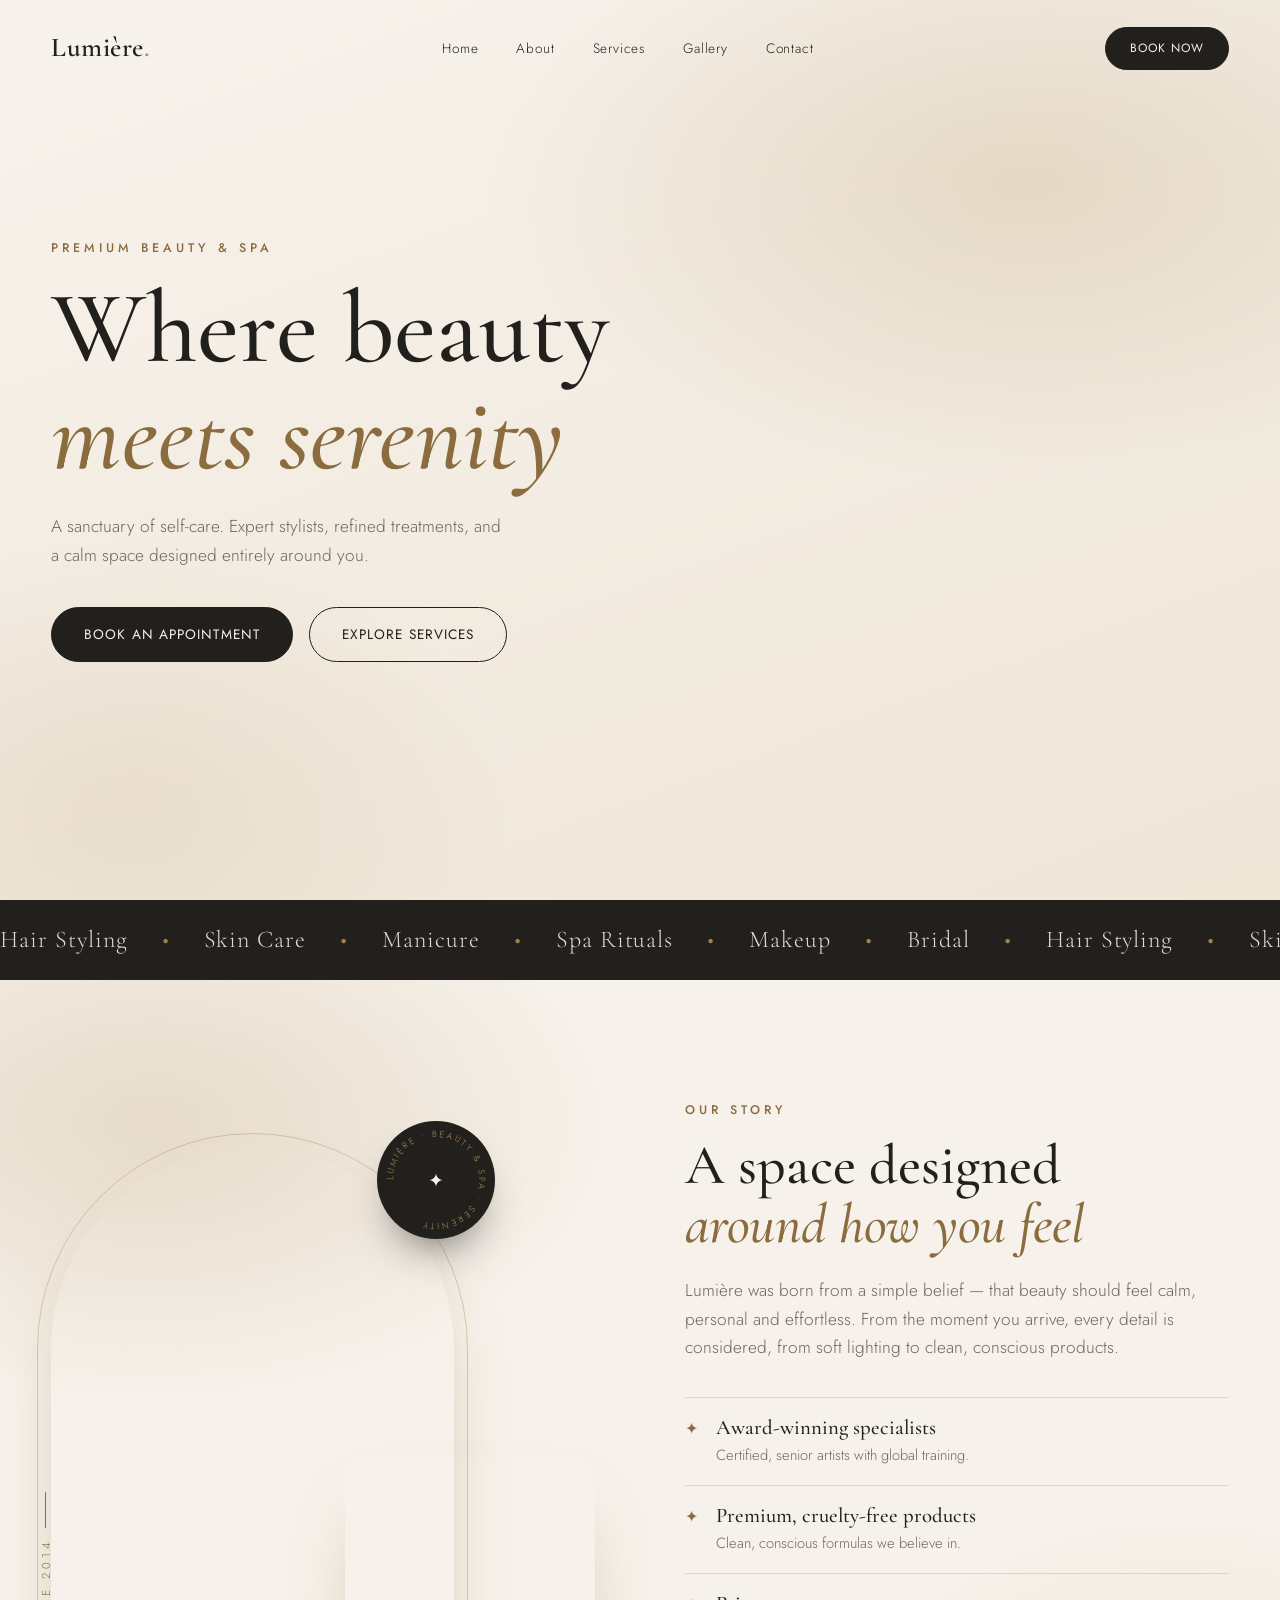
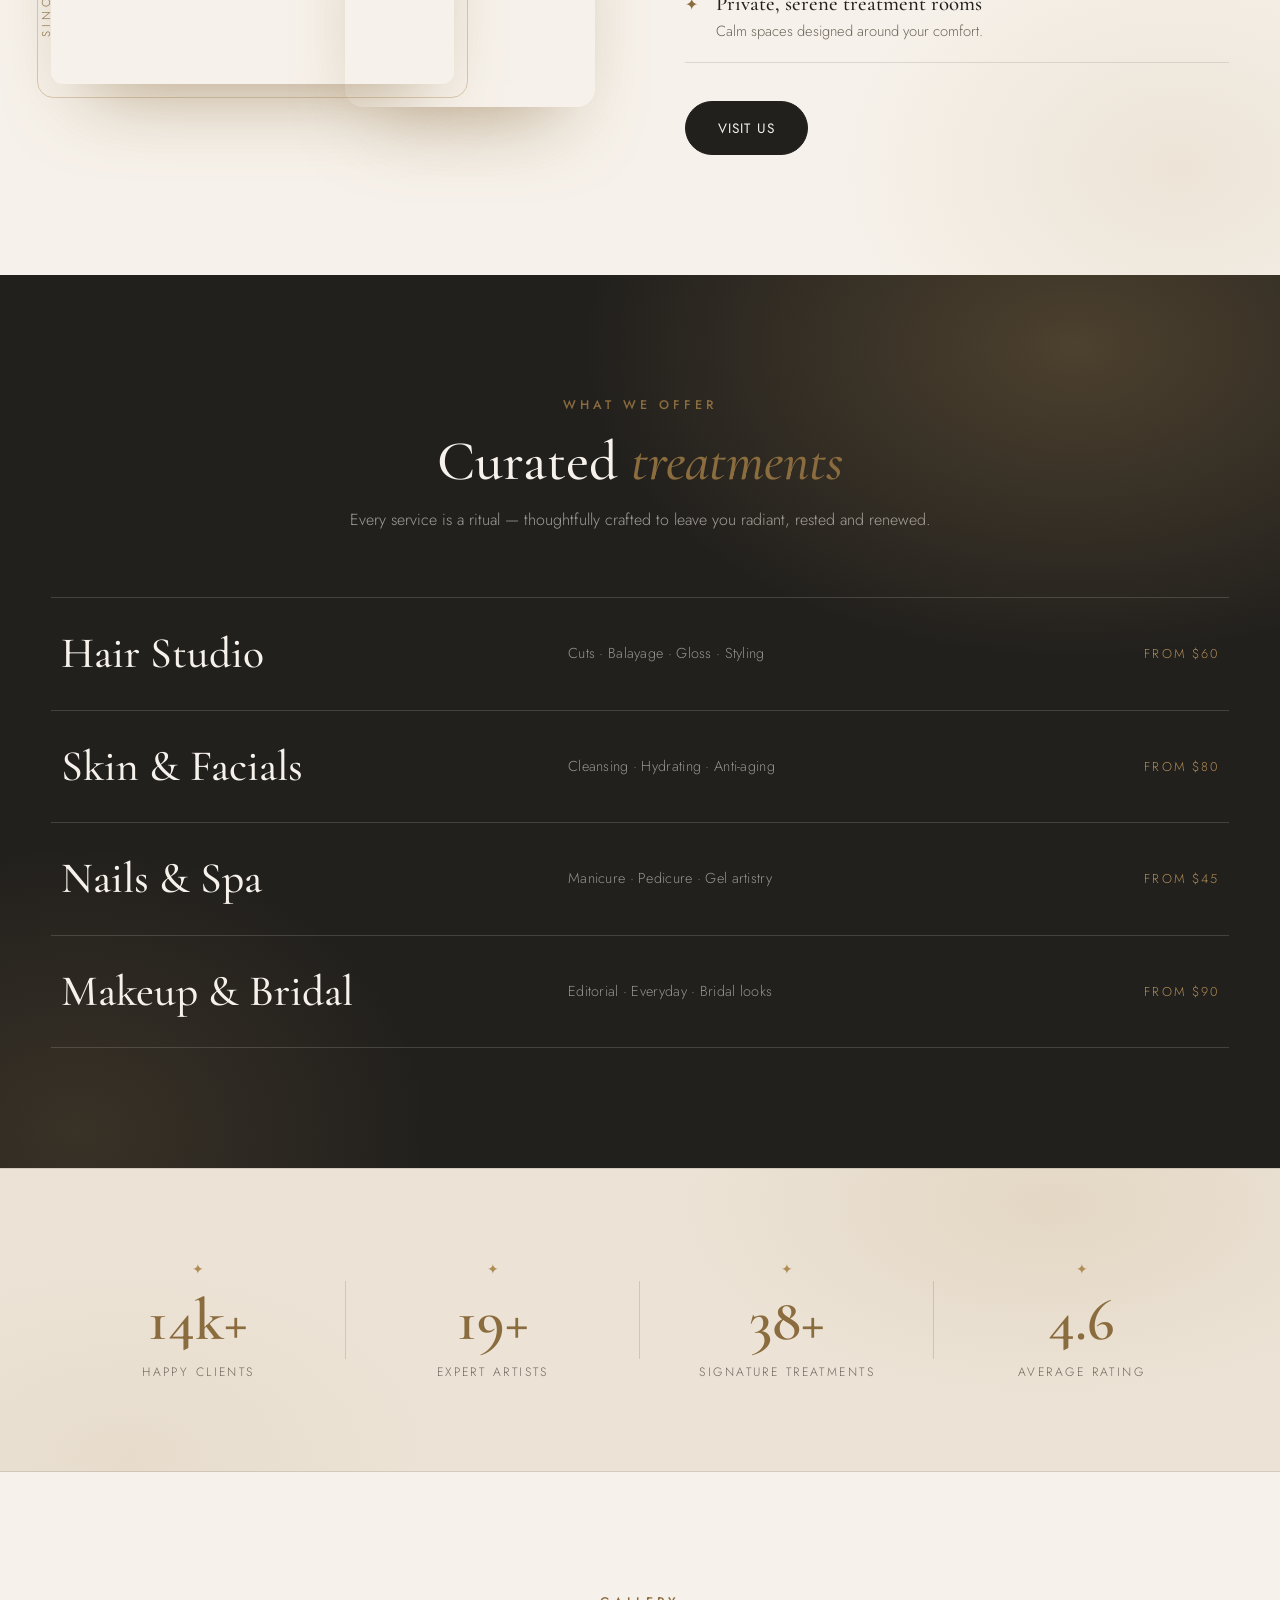
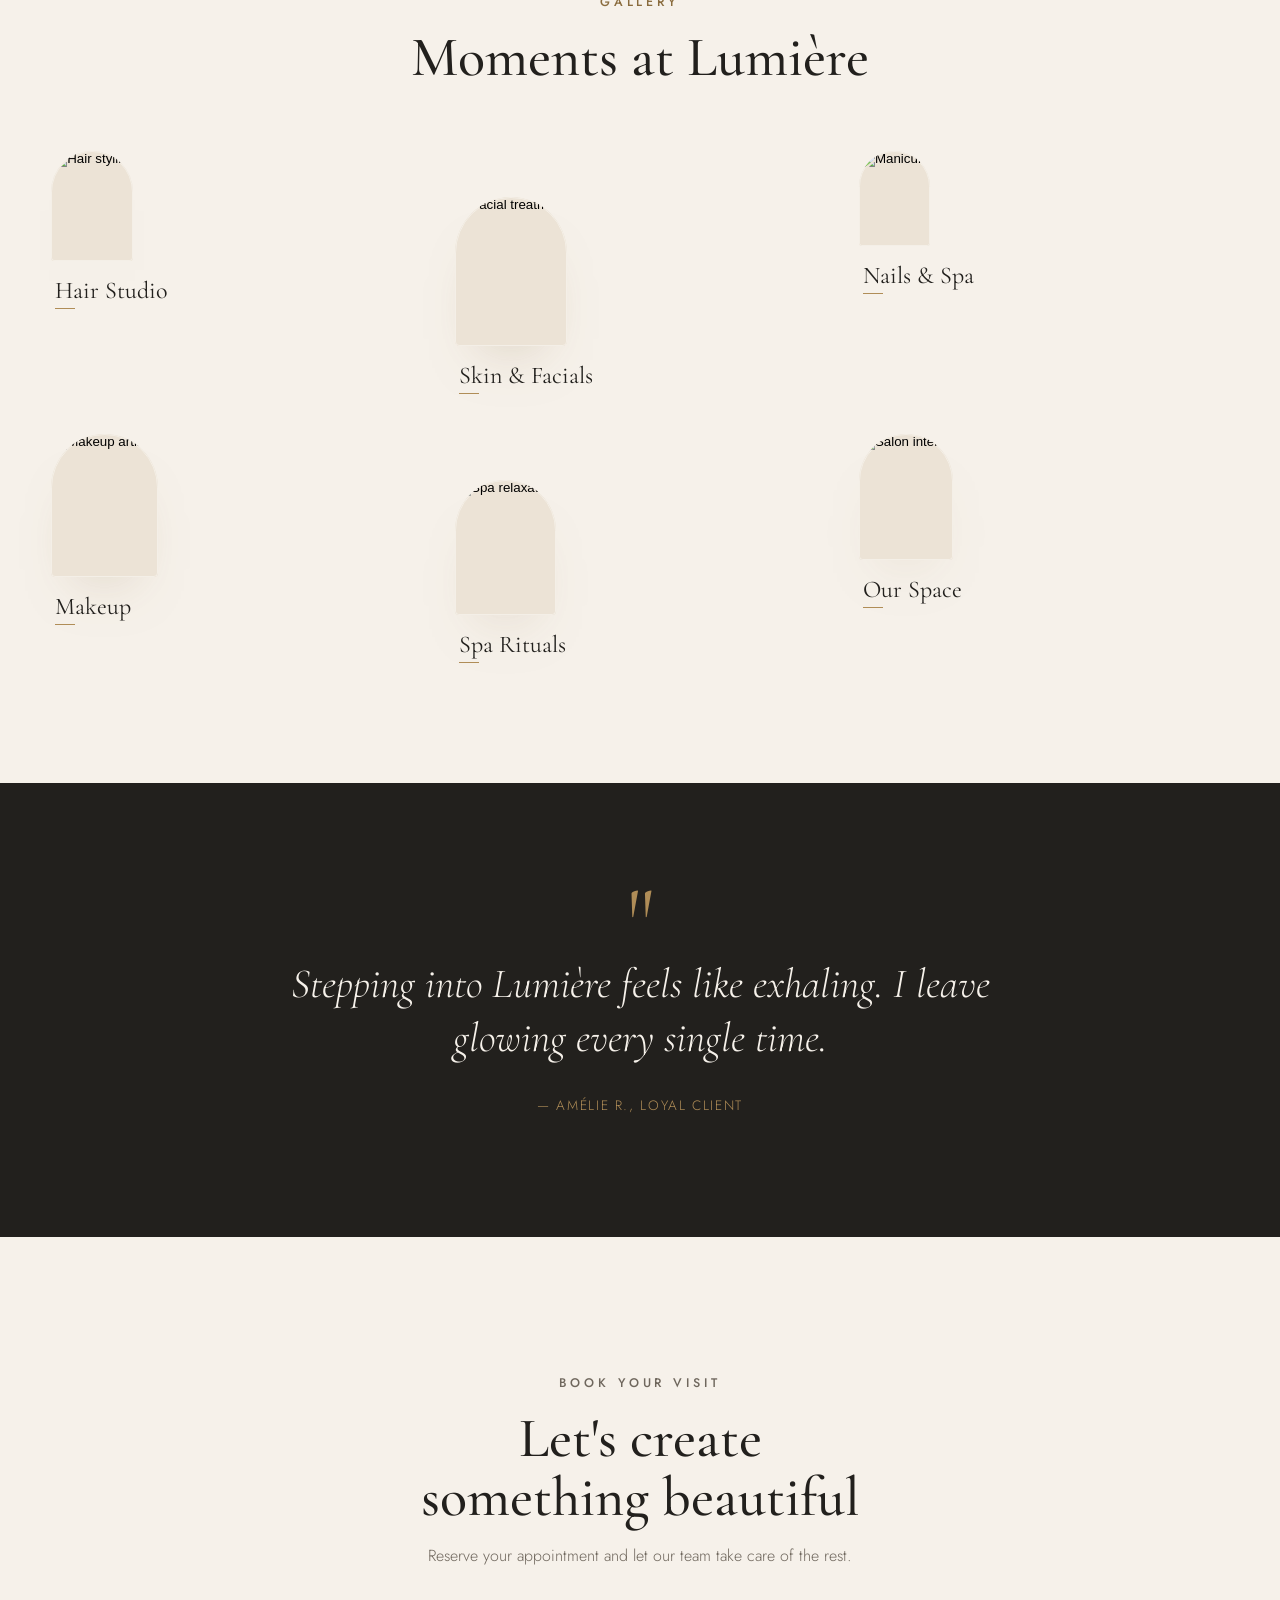
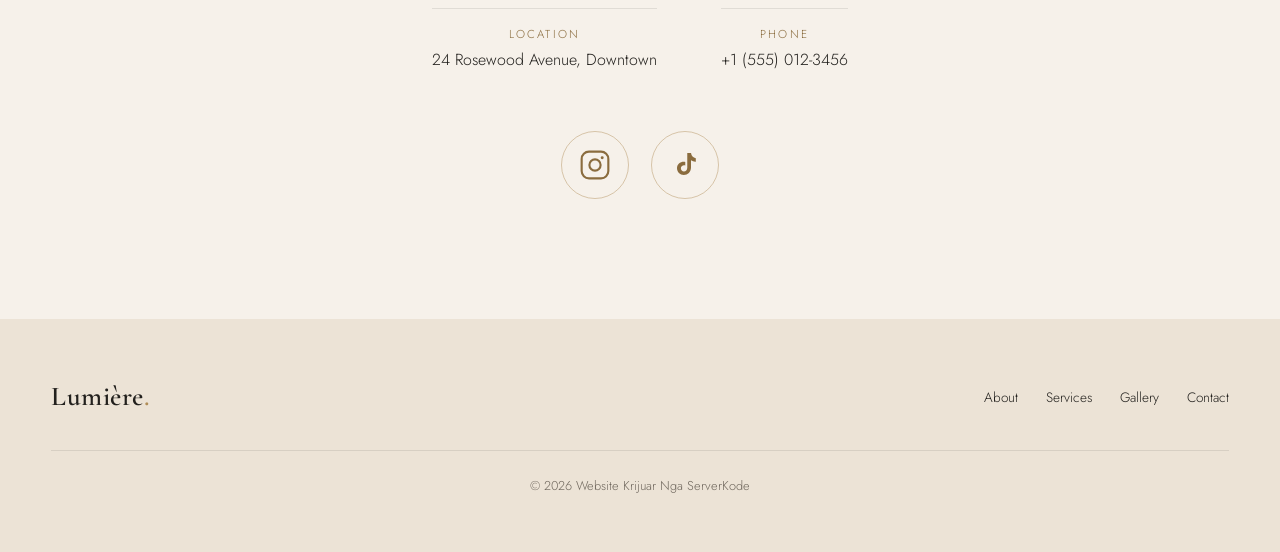
==== commit 12bf88ad: "Add files via upload" ====
--- a/index.html
+++ b/index.html
@@ -3,254 +3,303 @@
 <head>
   <meta charset="UTF-8" />
   <meta name="viewport" content="width=device-width, initial-scale=1.0" />
-  <title>Perkoss</title>
-  <link href="https://fonts.googleapis.com/css2?family=Cinzel:wght@400;500;600;700&display=swap" rel="stylesheet" />
-  <link rel="stylesheet" href="style.css" />
+  <title>Lumière — Beauty Salon</title>
+  <meta name="description" content="Lumière — a premium beauty salon offering hair, skin, nails and spa rituals crafted for you." />
+  <link rel="preconnect" href="https://fonts.googleapis.com" />
+  <link rel="preconnect" href="https://fonts.gstatic.com" crossorigin />
+  <link href="https://fonts.googleapis.com/css2?family=Cormorant+Garamond:ital,wght@0,400;0,500;0,600;1,400&family=Jost:wght@300;400;500;600&display=swap" rel="stylesheet" />
+  <link rel="stylesheet" href="styles.css" />
 </head>
 <body>
 
-  <header class="header">
-    <div class="header-inner">
-
-      <span class="flag-ch" aria-label="Switzerland">
-        <svg xmlns="http://www.w3.org/2000/svg" viewBox="0 0 32 32" width="22" height="22" style="display:block;border-radius:3px;">
-          <rect width="32" height="32" fill="#D52B1E"/>
-          <rect x="13" y="6" width="6" height="20" fill="#fff"/>
-          <rect x="6" y="13" width="20" height="6" fill="#fff"/>
-        </svg>
-      </span>
-
-      <a href="#" class="logo">Perkoss</a>
-
-      <nav class="nav" id="mainNav">
-        <span class="nav-brand">Perkoss</span>
-        <a href="#home"    class="nav-link">Home</a>
-        <a href="#about"   class="nav-link">About</a>
-        <a href="#work"    class="nav-link">Work</a>
-        <a href="#galeria" class="nav-link">Galeria</a>
+  <!-- Navigation -->
+  <header class="nav" id="nav">
+    <div class="container nav__inner">
+      <a href="#home" class="logo">Lumière<span>.</span></a>
+      <nav class="nav__links" id="navLinks">
+        <a href="#home">Home</a>
+        <a href="#about">About</a>
+        <a href="#services">Services</a>
+        <a href="#gallery">Gallery</a>
+        <a href="#contact">Contact</a>
       </nav>
-
-      <a href="#kontakt" class="btn-kontakt">Kontakt</a>
-
-      <button class="hamburger" id="hamburger" aria-label="Toggle menu" aria-expanded="false">
-        <span></span>
-        <span></span>
-        <span></span>
+      <a href="#contact" class="btn btn--small nav__cta">Book Now</a>
+      <button class="nav__toggle" id="navToggle" aria-label="Menu" aria-expanded="false">
+        <span></span><span></span><span></span>
       </button>
-
-    </div>
+    </div>
+    <div class="nav__overlay" id="navOverlay"></div>
   </header>
 
+  <!-- Hero -->
   <section class="hero" id="home">
-    <div class="hero-overlay"></div>
-    <div class="hero-content">
-      <p class="hero-eyebrow">Perkoss</p>
-      <h1 class="hero-title">Carrosserie<br>&amp; Spritzwerk.</h1>
-      <p class="hero-sub">Präzision trifft Leidenschaft — Ihr Fahrzeug in besten Händen.</p>
-    </div>
-  </section>
-
-  <section class="about" id="about">
-    <div class="about-inner">
-
-      <div class="about-images">
-        <div class="about-accent"></div>
-        <img class="about-img about-img--big"
-             src="https://images.unsplash.com/photo-1492144534655-ae79c964c9d7?auto=format&fit=crop&w=900&q=80"
-             alt="Werkstatt" />
-        <img class="about-img about-img--small"
-             src="https://images.unsplash.com/photo-1599256621730-535171e28e50?auto=format&fit=crop&w=600&q=80"
-             alt="Lackierung Detail" />
-      </div>
-
-      <div class="about-text">
-        <p class="about-eyebrow">Über uns</p>
-        <h2 class="about-title">Handwerk mit<br>Präzision &amp; Stil</h2>
-        <p class="about-desc">
-          Seit Jahren steht Perkoss für erstklassige Carrosserie- und Spritzarbeiten.
-          Wir verbinden traditionelles Handwerk mit modernster Technik, um jedem
-          Fahrzeug seinen ursprünglichen Glanz zurückzugeben.
-        </p>
-
-        <div class="about-stats">
-          <div class="about-stat">
-            <span class="about-stat-num">15+</span>
-            <span class="about-stat-label">Jahre Erfahrung</span>
-          </div>
-          <div class="about-stat">
-            <span class="about-stat-num">2.000+</span>
-            <span class="about-stat-label">Projekte</span>
-          </div>
-          <div class="about-stat">
-            <span class="about-stat-num">100%</span>
-            <span class="about-stat-label">Leidenschaft</span>
-          </div>
+    <div class="hero__bg"></div>
+    <div class="container hero__inner">
+      <p class="eyebrow reveal">Premium Beauty &amp; Spa</p>
+      <h1 class="hero__title reveal">Where beauty<br><em>meets serenity</em></h1>
+      <p class="hero__text reveal">A sanctuary of self-care. Expert stylists, refined treatments,
+        and a calm space designed entirely around you.</p>
+      <div class="hero__actions reveal">
+        <a href="#contact" class="btn">Book an Appointment</a>
+        <a href="#services" class="btn btn--ghost">Explore Services</a>
+      </div>
+    </div>
+  </section>
+
+  <!-- Marquee strip -->
+  <div class="strip">
+    <div class="strip__track">
+      <span>Hair Styling</span><span>•</span><span>Skin Care</span><span>•</span>
+      <span>Manicure</span><span>•</span><span>Spa Rituals</span><span>•</span>
+      <span>Makeup</span><span>•</span><span>Bridal</span><span>•</span>
+      <span>Hair Styling</span><span>•</span><span>Skin Care</span><span>•</span>
+      <span>Manicure</span><span>•</span><span>Spa Rituals</span><span>•</span>
+      <span>Makeup</span><span>•</span><span>Bridal</span><span>•</span>
+    </div>
+  </div>
+
+  <!-- About -->
+  <section class="about section" id="about">
+    <div class="about__glow" aria-hidden="true"></div>
+    <div class="container about__inner">
+      <div class="about__visual reveal">
+        <div class="about__img about__img--main"></div>
+        <div class="about__img about__img--sub"></div>
+        <span class="about__line" aria-hidden="true">Since 2014</span>
+
+        <!-- slowly rotating circular seal -->
+        <div class="about__seal" aria-hidden="true">
+          <svg viewBox="0 0 120 120">
+            <defs>
+              <path id="sealPath" d="M60,60 m-44,0 a44,44 0 1,1 88,0 a44,44 0 1,1 -88,0" />
+            </defs>
+            <text>
+              <textPath href="#sealPath" xlink:href="#sealPath">
+                LUMIÈRE • BEAUTY & SPA • SERENITY •
+              </textPath>
+            </text>
+          </svg>
+          <span class="about__seal-mark">✦</span>
         </div>
-
-        <a href="#kontakt" class="about-btn">Mehr erfahren</a>
-      </div>
-
-    </div>
-  </section>
-
-  <section class="work" id="work">
-    <div class="work-inner">
-
-      <div class="work-head">
-        <p class="work-eyebrow">Unsere Arbeit</p>
-        <h2 class="work-title">Projekte mit Charakter</h2>
-        <p class="work-desc">
-          Ein Einblick in unsere Leidenschaft — von der Reparatur bis zur
-          perfekten Lackierung. Qualität, die man sieht.
-        </p>
-      </div>
-
-      <div class="work-grid">
-        <a href="#" class="work-item">
-          <img src="https://images.unsplash.com/photo-1486006920555-c77dcf18193c?auto=format&fit=crop&w=700&q=80" alt="Projekt 1" />
-          <span class="work-item-label">Carrosserie</span>
-        </a>
-        <a href="#" class="work-item">
-          <img src="https://images.unsplash.com/photo-1503376780353-7e6692767b70?auto=format&fit=crop&w=700&q=80" alt="Projekt 2" />
-          <span class="work-item-label">Lackierung</span>
-        </a>
-        <a href="#" class="work-item">
-          <img src="https://images.unsplash.com/photo-1605559424843-9e4c228bf1c2?auto=format&fit=crop&w=700&q=80" alt="Projekt 3" />
-          <span class="work-item-label">Politur</span>
-        </a>
-        <a href="#" class="work-item">
-          <img src="https://images.unsplash.com/photo-1552519507-da3b142c6e3d?auto=format&fit=crop&w=700&q=80" alt="Projekt 4" />
-          <span class="work-item-label">Restauration</span>
-        </a>
-      </div>
-
-    </div>
-  </section>
-
-  <section class="statement">
-    <div class="statement-overlay"></div>
-    <div class="statement-content">
-      <span class="statement-line"></span>
-      <p class="statement-eyebrow">Unsere Philosophie</p>
-      <blockquote class="statement-quote">
-        „Jedes Fahrzeug erzählt eine Geschichte — wir sorgen dafür,
-        dass sie makellos weitergeht.“
-      </blockquote>
-      <p class="statement-author">— Perkoss Carrosserie &amp; Spritzwerk</p>
-    </div>
-  </section>
-
-  <section class="galeria" id="galeria">
-    <div class="galeria-inner">
-
-      <div class="galeria-head">
-        <p class="galeria-eyebrow">Galeria</p>
-        <h2 class="galeria-title">Momente unserer Arbeit</h2>
-        <p class="galeria-desc">
-          Eine Auswahl unserer schönsten Resultate — sauber, präzise, perfekt.
-        </p>
-      </div>
-
-      <div class="galeria-grid">
-        <figure class="galeria-item">
-          <img src="https://images.unsplash.com/photo-1517524008697-84bbe3c3fd98?auto=format&fit=crop&w=700&q=80" alt="Galerie 1" />
-        </figure>
-        <figure class="galeria-item">
-          <img src="https://images.unsplash.com/photo-1542282088-fe8426682b8f?auto=format&fit=crop&w=700&q=80" alt="Galerie 2" />
-        </figure>
-        <figure class="galeria-item">
-          <img src="https://images.unsplash.com/photo-1503736334956-4c8f8e92946d?auto=format&fit=crop&w=700&q=80" alt="Galerie 3" />
-        </figure>
-      </div>
-
-    </div>
-  </section>
-
-  <section class="kontakt" id="kontakt">
-    <div class="kontakt-inner">
-
-      <div class="kontakt-info">
-        <p class="kontakt-eyebrow">Kontakt</p>
-        <h2 class="kontakt-title">Sprechen wir<br>über Ihr Projekt</h2>
-        <p class="kontakt-desc">
-          Haben Sie Fragen oder möchten ein Angebot? Wir freuen uns auf Sie.
-        </p>
-
-        <ul class="kontakt-details">
+      </div>
+
+      <div class="about__content reveal">
+        <p class="eyebrow">Our story</p>
+        <h2 class="section__title about__title">A space designed<br><em>around how you feel</em></h2>
+        <p class="about__lead">Lumière was born from a simple belief — that beauty should feel
+          calm, personal and effortless. From the moment you arrive, every detail is considered,
+          from soft lighting to clean, conscious products.</p>
+
+        <ul class="about__features">
           <li>
-            <span class="kontakt-label">Adresse</span>
-            <span class="kontakt-value">Musterstrasse 12, 8000 Zürich</span>
+            <span class="feat__icon">✦</span>
+            <span class="feat__text"><strong>Award-winning specialists</strong>Certified, senior artists with global training.</span>
           </li>
           <li>
-            <span class="kontakt-label">Telefon</span>
-            <span class="kontakt-value">+41 44 123 45 67</span>
+            <span class="feat__icon">✦</span>
+            <span class="feat__text"><strong>Premium, cruelty-free products</strong>Clean, conscious formulas we believe in.</span>
           </li>
           <li>
-            <span class="kontakt-label">E-Mail</span>
-            <span class="kontakt-value">info@perkoss.ch</span>
-          </li>
-          <li>
-            <span class="kontakt-label">Öffnungszeiten</span>
-            <span class="kontakt-value">Mo–Fr: 08:00 – 18:00</span>
+            <span class="feat__icon">✦</span>
+            <span class="feat__text"><strong>Private, serene treatment rooms</strong>Calm spaces designed around your comfort.</span>
           </li>
         </ul>
-      </div>
-
-      <div class="kontakt-brand">
-        <div class="kontakt-brand-inner">
-          <!-- Ersetzen Sie das src durch Ihr Logo -->
-          <img src="imags/logo.png" alt="Perkoss Logo" class="kontakt-logo" onerror="this.style.display='none'" />
-          <span class="kontakt-brand-text">Perkoss</span>
+
+        <a href="#contact" class="btn">Visit Us</a>
+      </div>
+    </div>
+  </section>
+
+  <!-- Services -->
+  <section class="services section" id="services">
+    <div class="services__glow" aria-hidden="true"></div>
+    <div class="container">
+      <div class="section__head reveal">
+        <p class="eyebrow">What we offer</p>
+        <h2 class="section__title">Curated <em>treatments</em></h2>
+        <p class="section__sub">Every service is a ritual — thoughtfully crafted to leave you
+          radiant, rested and renewed.</p>
+      </div>
+
+      <ul class="menu" id="serviceMenu">
+        <li>
+          <a href="#contact" class="menu__item" data-img="https://images.unsplash.com/photo-1560066984-138dadb4c035?auto=format&fit=crop&w=700&q=80">
+            <span class="menu__name">Hair Studio</span>
+            <span class="menu__tags">Cuts · Balayage · Gloss · Styling</span>
+            <span class="menu__price">from $60</span>
+          </a>
+        </li>
+        <li>
+          <a href="#contact" class="menu__item" data-img="https://images.unsplash.com/photo-1487412947147-5cebf100ffc2?auto=format&fit=crop&w=700&q=80">
+            <span class="menu__name">Skin &amp; Facials</span>
+            <span class="menu__tags">Cleansing · Hydrating · Anti-aging</span>
+            <span class="menu__price">from $80</span>
+          </a>
+        </li>
+        <li>
+          <a href="#contact" class="menu__item" data-img="https://images.unsplash.com/photo-1604654894610-df63bc536371?auto=format&fit=crop&w=700&q=80">
+            <span class="menu__name">Nails &amp; Spa</span>
+            <span class="menu__tags">Manicure · Pedicure · Gel artistry</span>
+            <span class="menu__price">from $45</span>
+          </a>
+        </li>
+        <li>
+          <a href="#contact" class="menu__item" data-img="https://images.unsplash.com/photo-1522337660859-02fbefca4702?auto=format&fit=crop&w=700&q=80">
+            <span class="menu__name">Makeup &amp; Bridal</span>
+            <span class="menu__tags">Editorial · Everyday · Bridal looks</span>
+            <span class="menu__price">from $90</span>
+          </a>
+        </li>
+      </ul>
+
+      <div class="menu__reveal" id="menuReveal" aria-hidden="true"></div>
+    </div>
+  </section>
+
+  <!-- Stats -->
+  <section class="stats">
+    <div class="stats__glow" aria-hidden="true"></div>
+    <div class="container stats__grid">
+      <div class="stat reveal">
+        <span class="stat__mark" aria-hidden="true">✦</span>
+        <strong class="stat__num" data-target="15" data-suffix="k+">0</strong>
+        <span class="stat__label">Happy clients</span>
+      </div>
+      <div class="stat reveal">
+        <span class="stat__mark" aria-hidden="true">✦</span>
+        <strong class="stat__num" data-target="20" data-suffix="+">0</strong>
+        <span class="stat__label">Expert artists</span>
+      </div>
+      <div class="stat reveal">
+        <span class="stat__mark" aria-hidden="true">✦</span>
+        <strong class="stat__num" data-target="40" data-suffix="+">0</strong>
+        <span class="stat__label">Signature treatments</span>
+      </div>
+      <div class="stat reveal">
+        <span class="stat__mark" aria-hidden="true">✦</span>
+        <strong class="stat__num" data-target="4.9" data-decimals="1" data-suffix="">0</strong>
+        <span class="stat__label">Average rating</span>
+      </div>
+    </div>
+  </section>
+
+  <!-- Gallery -->
+  <section class="gallery section" id="gallery">
+    <div class="container">
+      <div class="section__head reveal">
+        <p class="eyebrow">Gallery</p>
+        <h2 class="section__title">Moments at Lumière</h2>
+      </div>
+      <div class="gallery__grid">
+        <button class="gallery__item reveal" type="button">
+          <span class="gallery__media">
+            <img src="https://images.unsplash.com/photo-1560066984-138dadb4c035?auto=format&fit=crop&w=900&q=80" alt="Hair styling" loading="lazy" />
+            <span class="gallery__view" aria-hidden="true">View</span>
+          </span>
+          <span class="gallery__cap"><span class="gallery__tag">Hair Studio</span></span>
+        </button>
+        <button class="gallery__item reveal" type="button">
+          <span class="gallery__media">
+            <img src="https://images.unsplash.com/photo-1487412947147-5cebf100ffc2?auto=format&fit=crop&w=900&q=80" alt="Facial treatment" loading="lazy" />
+            <span class="gallery__view" aria-hidden="true">View</span>
+          </span>
+          <span class="gallery__cap"><span class="gallery__tag">Skin &amp; Facials</span></span>
+        </button>
+        <button class="gallery__item reveal" type="button">
+          <span class="gallery__media">
+            <img src="https://images.unsplash.com/photo-1604654894610-df63bc536371?auto=format&fit=crop&w=900&q=80" alt="Manicure" loading="lazy" />
+            <span class="gallery__view" aria-hidden="true">View</span>
+          </span>
+          <span class="gallery__cap"><span class="gallery__tag">Nails &amp; Spa</span></span>
+        </button>
+        <button class="gallery__item reveal" type="button">
+          <span class="gallery__media">
+            <img src="https://images.unsplash.com/photo-1522337660859-02fbefca4702?auto=format&fit=crop&w=900&q=80" alt="Makeup artistry" loading="lazy" />
+            <span class="gallery__view" aria-hidden="true">View</span>
+          </span>
+          <span class="gallery__cap"><span class="gallery__tag">Makeup</span></span>
+        </button>
+        <button class="gallery__item reveal" type="button">
+          <span class="gallery__media">
+            <img src="https://images.unsplash.com/photo-1570172619644-dfd03ed5d881?auto=format&fit=crop&w=900&q=80" alt="Spa relaxation" loading="lazy" />
+            <span class="gallery__view" aria-hidden="true">View</span>
+          </span>
+          <span class="gallery__cap"><span class="gallery__tag">Spa Rituals</span></span>
+        </button>
+        <button class="gallery__item reveal" type="button">
+          <span class="gallery__media">
+            <img src="https://images.unsplash.com/photo-1595476108010-b4d1f102b1b1?auto=format&fit=crop&w=900&q=80" alt="Salon interior" loading="lazy" />
+            <span class="gallery__view" aria-hidden="true">View</span>
+          </span>
+          <span class="gallery__cap"><span class="gallery__tag">Our Space</span></span>
+        </button>
+      </div>
+    </div>
+  </section>
+
+  <!-- Lightbox -->
+  <div class="lightbox" id="lightbox" aria-hidden="true">
+    <button class="lightbox__close" id="lightboxClose" aria-label="Close">&times;</button>
+    <button class="lightbox__nav lightbox__prev" id="lightboxPrev" aria-label="Previous">&#8249;</button>
+    <figure class="lightbox__figure">
+      <img id="lightboxImg" src="" alt="" />
+      <figcaption id="lightboxCap"></figcaption>
+    </figure>
+    <button class="lightbox__nav lightbox__next" id="lightboxNext" aria-label="Next">&#8250;</button>
+  </div>
+
+  <!-- Testimonial -->
+  <section class="quote section">
+    <div class="container quote__inner reveal">
+      <p class="quote__mark">"</p>
+      <blockquote>Stepping into Lumière feels like exhaling. I leave glowing every single time.</blockquote>
+      <p class="quote__author">— Amélie R., loyal client</p>
+    </div>
+  </section>
+
+  <!-- Contact / Booking -->
+  <section class="contact section" id="contact">
+    <div class="container contact__inner">
+      <div class="contact__info reveal">
+        <p class="eyebrow">Book your visit</p>
+        <h2 class="section__title">Let's create<br>something beautiful</h2>
+        <p>Reserve your appointment and let our team take care of the rest.</p>
+        <ul class="contact__details">
+          <li><span>Location</span><a href="https://maps.google.com/?q=24+Rosewood+Avenue+Downtown" target="_blank" rel="noopener">24 Rosewood Avenue, Downtown</a></li>
+          <li><span>Phone</span><a href="tel:+15550123456">+1 (555) 012-3456</a></li>
+        </ul>
+        <div class="contact__socials">
+          <a href="https://instagram.com" target="_blank" rel="noopener" class="social" aria-label="Instagram">
+            <svg viewBox="0 0 24 24" width="22" height="22" fill="none" stroke="currentColor" stroke-width="1.6" stroke-linecap="round" stroke-linejoin="round">
+              <rect x="2" y="2" width="20" height="20" rx="5.5"/>
+              <circle cx="12" cy="12" r="4.2"/>
+              <circle cx="17.4" cy="6.6" r="1.1" fill="currentColor" stroke="none"/>
+            </svg>
+          </a>
+          <a href="https://tiktok.com" target="_blank" rel="noopener" class="social" aria-label="TikTok">
+            <svg viewBox="0 0 24 24" width="22" height="22" fill="currentColor">
+              <path d="M16.5 3c.3 2.1 1.6 3.6 3.6 3.9v2.6c-1.3.1-2.5-.3-3.6-1v5.4c0 3.3-2.4 5.6-5.4 5.6-2.9 0-5.1-2.2-5.1-5 0-3 2.4-5 5.3-4.9.3 0 .6 0 .9.1v2.7c-.3-.1-.6-.2-.9-.2-1.3 0-2.4 1-2.4 2.3 0 1.4 1 2.4 2.3 2.4 1.4 0 2.5-1.1 2.5-2.8V3h2.3z"/>
+            </svg>
+          </a>
         </div>
       </div>
-
-    </div>
-  </section>
-
+    </div>
+  </section>
+
+  <!-- Footer -->
   <footer class="footer">
-    <div class="footer-inner">
-      <div class="footer-brand">
-        <span class="footer-logo">Perkoss</span>
-        <p class="footer-tag">Carrosserie &amp; Spritzwerk</p>
-      </div>
-
-      <nav class="footer-nav">
-        <a href="#home">Home</a>
+    <div class="container footer__inner">
+      <a href="#home" class="logo">Lumière<span>.</span></a>
+      <nav class="footer__links">
         <a href="#about">About</a>
-        <a href="#work">Work</a>
-        <a href="#galeria">Galeria</a>
-        <a href="#kontakt">Kontakt</a>
+        <a href="#services">Services</a>
+        <a href="#gallery">Gallery</a>
+        <a href="#contact">Contact</a>
       </nav>
-
-      <div class="footer-contact">
-        <span>+41 44 123 45 67</span>
-        <span>info@perkoss.ch</span>
-      </div>
-    </div>
-
-    <div class="footer-bottom">
-      <span>© 2026 Website Created By <a href="https://serverkode.com" target="_blank" rel="noopener" class="footer-credit">serverkode</a></span>
+      <p class="footer__copy">© <span id="year"></span> Website Krijuar Nga ServerKode</p>
     </div>
   </footer>
 
-  <script>
-    const btn = document.getElementById('hamburger');
-    const nav = document.getElementById('mainNav');
-    btn.addEventListener('click', () => {
-      const open = nav.classList.toggle('nav--open');
-      btn.classList.toggle('hamburger--open', open);
-      document.body.classList.toggle('menu-open', open);
-      btn.setAttribute('aria-expanded', open);
-    });
-    nav.querySelectorAll('.nav-link').forEach(link => {
-      link.addEventListener('click', () => {
-        nav.classList.remove('nav--open');
-        btn.classList.remove('hamburger--open');
-        document.body.classList.remove('menu-open');
-        btn.setAttribute('aria-expanded', false);
-      });
-    });
-  </script>
-
+  <script src="script.js"></script>
 </body>
 </html>
--- a/styles.css
+++ b/styles.css
@@ -0,0 +1,495 @@
+/* ===== Lumière — Premium Beauty Salon ===== */
+:root{
+  --cream:#f6f1ea;
+  --sand:#ece3d6;
+  --ink:#22201d;
+  --muted:#6f675d;
+  --gold:#b08d57;
+  --gold-deep:#8a6c3e;
+  --white:#fffdfa;
+  --radius:18px;
+  --ease:cubic-bezier(.22,1,.36,1);
+}
+
+*{margin:0;padding:0;box-sizing:border-box}
+html{scroll-behavior:smooth}
+body{
+  font-family:'Jost',sans-serif;
+  background:var(--cream);
+  color:var(--ink);
+  line-height:1.65;
+  font-weight:300;
+  -webkit-font-smoothing:antialiased;
+  overflow-x:hidden;
+}
+.container{width:min(1180px,92%);margin-inline:auto}
+.section{padding:120px 0}
+img{max-width:100%;display:block}
+a{text-decoration:none;color:inherit}
+ul{list-style:none}
+
+h1,h2,h3{font-family:'Cormorant Garamond',serif;font-weight:500;line-height:1.05}
+em{font-style:italic;color:var(--gold-deep)}
+
+.eyebrow{
+  font-size:.78rem;letter-spacing:.32em;text-transform:uppercase;
+  color:var(--gold-deep);font-weight:500;margin-bottom:1rem;
+}
+
+/* ===== Buttons ===== */
+.btn{
+  display:inline-flex;align-items:center;justify-content:center;
+  gap:.5rem;padding:15px 32px;border-radius:50px;
+  background:var(--ink);color:var(--cream);
+  font-size:.85rem;letter-spacing:.08em;text-transform:uppercase;
+  font-weight:400;cursor:pointer;border:1px solid var(--ink);
+  transition:all .4s var(--ease);
+}
+.btn:hover{background:var(--gold-deep);border-color:var(--gold-deep);transform:translateY(-2px)}
+.btn--ghost{background:transparent;color:var(--ink)}
+.btn--ghost:hover{background:var(--ink);color:var(--cream)}
+.btn--small{padding:11px 24px;font-size:.75rem}
+.btn--full{width:100%}
+
+/* ===== Nav ===== */
+.nav{position:fixed;top:0;left:0;width:100%;z-index:100;transition:all .4s var(--ease)}
+/* blur lives on a pseudo-element so .nav has NO filter
+   (a filter on .nav would trap the fixed mobile menu panel) */
+.nav::before{content:"";position:absolute;inset:0;z-index:-1;
+  background:rgba(246,241,234,.9);backdrop-filter:blur(12px);
+  box-shadow:0 1px 0 rgba(34,32,29,.06);
+  opacity:0;transition:opacity .4s var(--ease)}
+.nav.scrolled::before{opacity:1}
+.nav__inner{display:flex;align-items:center;justify-content:space-between;padding:26px 0}
+.logo{font-family:'Cormorant Garamond',serif;font-size:1.7rem;font-weight:600;letter-spacing:.02em}
+.logo span{color:var(--gold)}
+.nav__links{display:flex;gap:38px}
+.nav__links a{
+  font-size:.85rem;letter-spacing:.06em;position:relative;padding:4px 0;
+}
+.nav__links a::after{
+  content:"";position:absolute;left:0;bottom:0;width:0;height:1px;
+  background:var(--gold-deep);transition:width .35s var(--ease);
+}
+.nav__links a:hover::after{width:100%}
+.nav.scrolled .nav__inner{padding:16px 0}
+.nav__toggle{display:none;position:relative;z-index:130;flex-direction:column;
+  align-items:flex-end;gap:6px;background:none;border:none;cursor:pointer;padding:6px}
+.nav__toggle span{display:block;height:2px;border-radius:2px;background:var(--ink);
+  transition:width .35s var(--ease),transform .35s var(--ease),
+             opacity .35s var(--ease),background .35s var(--ease)}
+.nav__toggle span:nth-child(1){width:28px}
+.nav__toggle span:nth-child(2){width:18px;background:var(--gold)}   /* short gold accent */
+.nav__toggle span:nth-child(3){width:23px}
+.nav__toggle:hover span:nth-child(2){width:28px}
+.nav__toggle:hover span:nth-child(3){width:28px}
+/* dim overlay behind the menu */
+.nav__overlay{position:fixed;inset:0;z-index:90;background:rgba(34,32,29,.45);
+  opacity:0;visibility:hidden;transition:opacity .4s var(--ease),visibility .4s var(--ease)}
+.nav__overlay.open{opacity:1;visibility:visible}
+body.menu-open{overflow:hidden}
+
+/* ===== Hero ===== */
+.hero{position:relative;min-height:100vh;display:flex;align-items:center;overflow:hidden}
+.hero__bg{
+  position:absolute;inset:0;z-index:-1;
+  background:
+    radial-gradient(900px 500px at 80% 20%, rgba(176,141,87,.22), transparent 60%),
+    radial-gradient(700px 500px at 10% 90%, rgba(176,141,87,.14), transparent 55%),
+    linear-gradient(160deg,#f7f2ec 0%,#efe6d8 100%);
+}
+.hero__bg::after{
+  content:"";position:absolute;right:4%;top:50%;transform:translateY(-50%);
+  width:46vw;height:52vw;max-width:560px;max-height:640px;
+  border-radius:0 0 280px 280px;
+  background:url('images/PNG image.png') center/cover no-repeat;
+  -webkit-mask-image:linear-gradient(to bottom,transparent 0%,#000 16%);
+  mask-image:linear-gradient(to bottom,transparent 0%,#000 16%);
+}
+.hero__inner{position:relative}
+.hero__title{font-size:clamp(3rem,8vw,6.4rem);margin:.4rem 0 1.4rem}
+.hero__text{max-width:460px;color:var(--muted);font-size:1.08rem;margin-bottom:2.4rem}
+.hero__actions{display:flex;gap:16px;flex-wrap:wrap}
+/* ===== Marquee strip ===== */
+.strip{background:var(--ink);color:var(--cream);padding:20px 0;overflow:hidden}
+.strip__track{display:flex;gap:34px;white-space:nowrap;width:max-content;
+  animation:marquee 28s linear infinite;font-family:'Cormorant Garamond',serif;
+  font-size:1.5rem;letter-spacing:.04em}
+.strip__track span{opacity:.9}
+.strip__track span:nth-child(even){color:var(--gold)}
+@keyframes marquee{to{transform:translateX(-50%)}}
+
+/* ===== Section heads ===== */
+.section__head{text-align:center;max-width:600px;margin:0 auto 64px}
+.section__title{font-size:clamp(2.2rem,5vw,3.5rem)}
+.section__sub{color:var(--muted);margin-top:1rem}
+
+/* ===== About — editorial collage ===== */
+.about{position:relative;overflow:hidden}
+.about__glow{
+  position:absolute;inset:0;z-index:0;pointer-events:none;
+  background:
+    radial-gradient(760px 460px at 12% 16%, rgba(176,141,87,.22), transparent 60%),
+    radial-gradient(620px 460px at 92% 88%, rgba(176,141,87,.13), transparent 55%);
+}
+.about__inner{position:relative;z-index:1;display:grid;
+  grid-template-columns:1fr 1fr;gap:90px;align-items:center}
+.about__title{margin:.6rem 0 1.4rem}
+
+/* overlapping arch-image collage */
+.about__visual{position:relative;padding:30px 40px 60px 0;min-height:560px}
+.about__img{position:absolute;background-size:cover;background-position:center;
+  box-shadow:0 40px 80px -38px rgba(138,108,62,.65)}
+/* big arch-topped portrait */
+.about__img--main{
+  top:0;left:0;width:74%;aspect-ratio:3/4;
+  border-radius:300px 300px var(--radius) var(--radius);
+  background-image:url('https://images.unsplash.com/photo-1633681926022-84c23e8cb2d6?auto=format&fit=crop&w=800&q=80');
+}
+/* thin decorative frame echoing the arch */
+.about__img--main::before{content:"";position:absolute;inset:-14px;z-index:-1;
+  border:1px solid rgba(176,141,87,.4);border-radius:314px 314px 24px 24px}
+/* smaller stacked image, bottom-right */
+.about__img--sub{
+  right:0;bottom:0;width:46%;aspect-ratio:1/1;
+  border-radius:var(--radius);
+  background-image:url('https://images.unsplash.com/photo-1595476108010-b4d1f102b1b1?auto=format&fit=crop&w=600&q=80');
+}
+/* vertical "Since 2014" label */
+.about__line{
+  position:absolute;left:-14px;bottom:70px;z-index:3;
+  writing-mode:vertical-rl;transform:rotate(180deg);transform-origin:center;
+  font-size:.72rem;letter-spacing:.34em;text-transform:uppercase;color:var(--gold-deep);
+}
+.about__line::after{content:"";position:absolute;left:50%;bottom:-46px;
+  width:1px;height:36px;background:var(--gold-deep)}
+/* rotating circular seal */
+.about__seal{position:absolute;left:60%;top:-26px;z-index:4;width:118px;height:118px;
+  display:grid;place-items:center;border-radius:50%;
+  background:var(--ink);box-shadow:0 24px 44px -20px rgba(34,32,29,.7)}
+.about__seal svg{position:absolute;inset:0;width:100%;height:100%;
+  animation:spin 18s linear infinite}
+.about__seal text{font-family:'Jost',sans-serif;font-size:9px;letter-spacing:2.2px;
+  fill:var(--gold);text-transform:uppercase}
+.about__seal-mark{color:var(--cream);font-size:1.2rem}
+@keyframes spin{to{transform:rotate(360deg)}}
+
+.about__lead{color:var(--muted);font-size:1.08rem;margin-bottom:2.2rem}
+
+/* feature rows */
+.about__features{margin:0 0 2.4rem;border-top:1px solid rgba(34,32,29,.12)}
+.about__features li{display:flex;gap:18px;align-items:flex-start;
+  padding:18px 0;border-bottom:1px solid rgba(34,32,29,.12)}
+.feat__icon{color:var(--gold-deep);font-size:1rem;line-height:1.6;flex-shrink:0}
+.feat__text{display:flex;flex-direction:column;color:var(--muted);font-size:.92rem}
+.feat__text strong{font-family:'Cormorant Garamond',serif;font-weight:500;font-size:1.3rem;
+  color:var(--ink);line-height:1.2;margin-bottom:2px}
+
+/* ===== Services — interactive treatment menu ===== */
+.services{position:relative;overflow:hidden;background:var(--ink);color:var(--cream)}
+.services__glow{
+  position:absolute;inset:0;z-index:0;pointer-events:none;
+  background:
+    radial-gradient(820px 520px at 84% 8%, rgba(176,141,87,.30), transparent 60%),
+    radial-gradient(640px 520px at 6% 96%, rgba(176,141,87,.16), transparent 55%);
+}
+.services .container{position:relative;z-index:1}
+.services .section__title{color:var(--cream)}
+.services .section__sub{color:rgba(246,241,234,.6)}
+
+.menu{position:relative;border-top:1px solid rgba(246,241,234,.16)}
+.menu__item{
+  position:relative;z-index:2;display:grid;align-items:center;gap:20px;
+  grid-template-columns:1.4fr 1.6fr auto;
+  padding:34px 10px;border-bottom:1px solid rgba(246,241,234,.16);
+  color:rgba(246,241,234,.55);
+  transition:padding .5s var(--ease),color .5s var(--ease);
+}
+.menu__name{font-family:'Cormorant Garamond',serif;
+  font-size:clamp(1.8rem,3.4vw,2.8rem);font-weight:500;line-height:1;
+  color:var(--cream);transition:transform .5s var(--ease),color .5s var(--ease)}
+.menu__tags{font-size:.9rem;letter-spacing:.02em}
+.menu__price{font-size:.8rem;letter-spacing:.16em;text-transform:uppercase;
+  color:var(--gold);white-space:nowrap;justify-self:end}
+/* hover: lift the row name and brighten */
+.menu__item:hover{padding-left:26px;color:rgba(246,241,234,.85)}
+.menu__item:hover .menu__name{transform:translateX(8px);color:#fff}
+
+/* floating arch image that follows the cursor */
+.menu__reveal{
+  position:absolute;top:0;left:0;z-index:1;width:280px;height:340px;
+  border-radius:160px 160px var(--radius) var(--radius);
+  background-size:cover;background-position:center;pointer-events:none;
+  opacity:0;transform:translate(-50%,-50%) scale(.85);
+  box-shadow:0 40px 80px -30px rgba(0,0,0,.6);
+  transition:opacity .45s var(--ease),transform .45s var(--ease);
+}
+.menu__reveal.is-visible{opacity:1;transform:translate(-50%,-50%) scale(1)}
+
+/* ===== Stats — soft sand band ===== */
+.stats{position:relative;overflow:hidden;padding:84px 0;color:var(--ink);
+  background:var(--sand)}
+/* very subtle warm glow for depth */
+.stats__glow{position:absolute;inset:0;z-index:0;pointer-events:none;
+  background:
+    radial-gradient(620px 320px at 82% 12%, rgba(176,141,87,.14), transparent 60%),
+    radial-gradient(520px 320px at 10% 95%, rgba(176,141,87,.08), transparent 60%)}
+/* thin hairlines top & bottom */
+.stats::before,.stats::after{content:"";position:absolute;left:0;right:0;height:1px;
+  background:rgba(34,32,29,.12);z-index:1}
+.stats::before{top:0}
+.stats::after{bottom:0}
+.stats__grid{position:relative;z-index:2;display:grid;
+  grid-template-columns:repeat(4,1fr);gap:0;text-align:center}
+.stat{position:relative;padding:6px 24px}
+/* hairline divider between stats */
+.stat:not(:last-child)::after{content:"";position:absolute;right:0;top:50%;
+  transform:translateY(-50%);width:1px;height:78px;background:rgba(34,32,29,.14)}
+.stat__mark{display:block;color:var(--gold);font-size:.85rem;margin-bottom:10px;
+  transition:transform .6s var(--ease)}
+.stat:hover .stat__mark{transform:rotate(90deg) scale(1.15)}
+.stat__num{display:block;font-family:'Cormorant Garamond',serif;font-weight:600;
+  font-size:clamp(2.6rem,5vw,3.7rem);line-height:1;color:var(--gold-deep)}
+.stat__label{display:block;margin-top:12px;font-size:.76rem;letter-spacing:.2em;
+  text-transform:uppercase;color:var(--muted)}
+
+/* ===== Gallery — arch lookbook ===== */
+.gallery__grid{display:grid;grid-template-columns:repeat(3,1fr);gap:40px 34px}
+.gallery__item{
+  display:flex;flex-direction:column;gap:18px;
+  background:none;border:none;padding:0;cursor:pointer;text-align:left;
+}
+/* gentle editorial stagger — middle column drops (margin, not transform,
+   so it never fights the .reveal scroll animation on the same element) */
+.gallery__item:nth-child(3n+2){margin-top:46px}
+
+/* arch-topped media echoing the hero/about arches */
+.gallery__media{position:relative;overflow:hidden;
+  aspect-ratio:3/4;border-radius:240px 240px var(--radius) var(--radius);
+  background:var(--sand);box-shadow:0 34px 60px -40px rgba(138,108,62,.6);
+  transition:transform .6s var(--ease),box-shadow .6s var(--ease)}
+.gallery__item:hover .gallery__media{transform:translateY(-8px);
+  box-shadow:0 46px 76px -38px rgba(138,108,62,.7)}
+/* thin decorative arch frame */
+.gallery__media::before{content:"";position:absolute;inset:0;z-index:2;pointer-events:none;
+  border:1px solid rgba(246,241,234,.5);
+  border-radius:240px 240px var(--radius) var(--radius);
+  mix-blend-mode:overlay}
+.gallery__item img{width:100%;height:100%;object-fit:cover;display:block;
+  filter:saturate(.94) brightness(.99);
+  transition:transform .9s var(--ease),filter .9s var(--ease)}
+.gallery__item:hover img{transform:scale(1.07);filter:saturate(1.08) brightness(1)}
+/* subtle dark veil + centered "View" pill on hover */
+.gallery__media::after{content:"";position:absolute;inset:0;z-index:1;
+  background:linear-gradient(to top,rgba(28,26,23,.4),transparent 55%);
+  opacity:0;transition:opacity .5s var(--ease)}
+.gallery__item:hover .gallery__media::after{opacity:1}
+.gallery__view{position:absolute;left:50%;top:50%;z-index:3;
+  transform:translate(-50%,-50%) scale(.85);
+  display:grid;place-items:center;width:78px;height:78px;border-radius:50%;
+  background:rgba(246,241,234,.14);border:1px solid rgba(246,241,234,.7);
+  backdrop-filter:blur(2px);color:var(--cream);
+  font-size:.68rem;letter-spacing:.22em;text-transform:uppercase;
+  opacity:0;transition:opacity .5s var(--ease),transform .5s var(--ease)}
+.gallery__item:hover .gallery__view{opacity:1;transform:translate(-50%,-50%) scale(1)}
+
+/* caption below the arch — clean lookbook style */
+.gallery__cap{display:flex;align-items:baseline;gap:12px;padding:0 4px}
+.gallery__tag{font-family:'Cormorant Garamond',serif;font-size:1.5rem;line-height:1;
+  position:relative;padding-bottom:6px;color:var(--ink)}
+.gallery__tag::after{content:"";position:absolute;left:0;bottom:0;width:20px;height:1px;
+  background:var(--gold);transition:width .45s var(--ease)}
+.gallery__item:hover .gallery__tag::after{width:100%}
+
+/* ===== Lightbox ===== */
+.lightbox{position:fixed;inset:0;z-index:200;display:flex;align-items:center;justify-content:center;
+  gap:10px;padding:24px;background:rgba(20,18,16,.92);backdrop-filter:blur(6px);
+  opacity:0;visibility:hidden;transition:opacity .4s var(--ease),visibility .4s var(--ease)}
+.lightbox.open{opacity:1;visibility:visible}
+.lightbox__figure{margin:0;max-width:min(880px,92vw);text-align:center;
+  transform:scale(.94);transition:transform .45s var(--ease)}
+.lightbox.open .lightbox__figure{transform:scale(1)}
+.lightbox__figure img{width:100%;max-height:78vh;object-fit:contain;border-radius:10px;
+  box-shadow:0 40px 90px -30px rgba(0,0,0,.8)}
+.lightbox__figure figcaption{margin-top:16px;color:var(--gold);
+  font-size:.8rem;letter-spacing:.18em;text-transform:uppercase}
+.lightbox__close{position:absolute;top:22px;right:26px;background:none;border:none;
+  color:var(--cream);font-size:2.4rem;line-height:1;cursor:pointer;transition:color .3s,transform .3s}
+.lightbox__close:hover{color:var(--gold);transform:rotate(90deg)}
+.lightbox__nav{flex-shrink:0;width:52px;height:52px;border-radius:50%;cursor:pointer;
+  background:rgba(246,241,234,.08);border:1px solid rgba(246,241,234,.25);
+  color:var(--cream);font-size:1.8rem;line-height:1;transition:all .3s var(--ease)}
+.lightbox__nav:hover{background:var(--gold);border-color:var(--gold);color:var(--ink)}
+
+/* ===== Quote ===== */
+.quote{background:var(--ink);color:var(--cream);text-align:center}
+.quote__inner{max-width:760px;margin:0 auto;position:relative}
+.quote__mark{font-family:'Cormorant Garamond',serif;font-size:6rem;color:var(--gold);line-height:.4;margin-bottom:1rem}
+.quote blockquote{font-family:'Cormorant Garamond',serif;font-size:clamp(1.6rem,4vw,2.6rem);font-style:italic;line-height:1.3}
+.quote__author{margin-top:1.8rem;font-size:.85rem;letter-spacing:.12em;text-transform:uppercase;color:var(--gold)}
+
+/* ===== Contact ===== */
+.contact{position:relative;overflow:hidden}
+/* large decorative wordmark behind the section, on the left */
+.contact__watermark{
+  position:absolute;left:-2%;top:8%;z-index:0;
+  font-family:'Cormorant Garamond',serif;font-style:italic;font-weight:600;
+  font-size:clamp(4.5rem,16vw,14rem);line-height:.82;white-space:nowrap;
+  letter-spacing:-.03em;pointer-events:none;user-select:none;
+  color:transparent;-webkit-text-stroke:1px rgba(138,108,62,.32);
+  background:linear-gradient(115deg,rgba(176,141,87,.42),rgba(176,141,87,.06) 60%);
+  -webkit-background-clip:text;background-clip:text;
+  filter:drop-shadow(0 1px 0 rgba(255,255,255,.4));
+}
+/* gold dot accent after the wordmark */
+.contact__watermark::after{content:".";color:var(--gold);
+  -webkit-text-stroke:0;-webkit-text-fill-color:var(--gold)}
+.contact__inner{position:relative;z-index:1;display:grid;grid-template-columns:1fr;gap:72px;justify-items:center;text-align:center}
+.contact__info{max-width:560px}
+.contact__info p{color:var(--muted);margin-top:1rem}
+.contact__details{margin-top:2.4rem;display:inline-grid;grid-template-columns:repeat(2,auto);gap:0 64px}
+.contact__details li{padding:16px 0;border-top:1px solid rgba(34,32,29,.1);display:flex;flex-direction:column}
+.contact__details span{font-size:.72rem;letter-spacing:.18em;text-transform:uppercase;color:var(--gold-deep);margin-bottom:3px}
+.contact__details a{color:var(--ink);transition:color .3s var(--ease)}
+.contact__details a:hover{color:var(--gold-deep)}
+.contact__socials{margin-top:2.6rem;display:flex;gap:22px;justify-content:center;width:100%}
+.social{display:grid;place-items:center;width:68px;height:68px;border-radius:50%;
+  border:1px solid rgba(176,141,87,.45);color:var(--gold-deep);
+  transition:background .35s var(--ease),color .35s var(--ease),transform .35s var(--ease),border-color .35s var(--ease)}
+.social svg{width:32px;height:32px}
+.social:hover{background:var(--ink);border-color:var(--ink);color:var(--gold);transform:translateY(-3px)}
+.contact__form{background:var(--white);padding:42px;border-radius:var(--radius);box-shadow:0 30px 60px -40px rgba(34,32,29,.4)}
+.field{position:relative;margin-bottom:26px}
+.field input,.field select{
+  width:100%;padding:14px 2px;border:none;border-bottom:1px solid rgba(34,32,29,.2);
+  background:transparent;font-family:inherit;font-size:1rem;color:var(--ink);outline:none;
+  transition:border-color .3s;
+}
+.field input:focus,.field select:focus{border-color:var(--gold-deep)}
+.field label{position:absolute;left:2px;top:14px;color:var(--muted);pointer-events:none;
+  transition:.25s var(--ease);font-size:1rem}
+.field input:focus+label,.field input:valid+label,
+.label--static{top:-12px;font-size:.72rem;letter-spacing:.12em;text-transform:uppercase;color:var(--gold-deep)}
+.form__note{margin-top:14px;font-size:.85rem;color:var(--gold-deep);min-height:1em}
+
+/* ===== Footer ===== */
+.footer{background:var(--sand);padding:56px 0}
+.footer__inner{display:flex;align-items:center;justify-content:space-between;flex-wrap:wrap;gap:20px}
+.footer__links{display:flex;gap:28px;font-size:.85rem}
+.footer__copy{font-size:.8rem;color:var(--muted);width:100%;text-align:center;margin-top:10px;
+  border-top:1px solid rgba(34,32,29,.1);padding-top:24px}
+
+/* ===== Reveal animation ===== */
+.reveal{opacity:0;transform:translateY(28px);transition:opacity .8s var(--ease),transform .8s var(--ease)}
+.reveal.in{opacity:1;transform:none}
+
+/* ===== Responsive ===== */
+@media(max-width:980px){
+  .menu__item{grid-template-columns:1fr auto;gap:6px 18px}
+  .menu__tags{grid-column:1/3;grid-row:2;color:rgba(246,241,234,.5)}
+  /* gallery: two columns, soft stagger on the right column */
+  .gallery__grid{grid-template-columns:repeat(2,1fr);gap:34px 28px}
+  .gallery__item:nth-child(3n+2){margin-top:0}
+  .gallery__item:nth-child(even){margin-top:40px}
+  .about__inner,.contact__inner{grid-template-columns:1fr;gap:64px}
+  .about__visual{max-width:460px;margin-inline:auto;min-height:auto;padding:30px 30px 40px 20px}
+  /* stats: 2x2 — dividers only between columns */
+  .stats__grid{grid-template-columns:repeat(2,1fr);gap:52px 0}
+  .stat:nth-child(even)::after{display:none}
+}
+@media(max-width:680px){
+  .section{padding:80px 0}
+  .nav__cta{display:none}
+  .nav__toggle{display:flex}
+  .nav__links{
+    position:fixed;inset:0 0 0 auto;z-index:120;width:80%;max-width:330px;
+    background:linear-gradient(165deg,#2c2925,#1c1a17);
+    flex-direction:column;justify-content:center;align-items:flex-start;gap:26px;
+    padding:0 38px;
+    transform:translateX(100%);transition:transform .5s var(--ease);
+    box-shadow:-30px 0 80px -30px rgba(0,0,0,.6);
+  }
+  /* gold "Menu" label up top */
+  .nav__links::before{
+    content:"Menu";position:absolute;top:40px;left:38px;
+    font-size:.7rem;letter-spacing:.34em;text-transform:uppercase;color:var(--gold);
+  }
+  /* thin gold divider under the label */
+  .nav__links::after{
+    content:"";position:absolute;top:64px;left:38px;width:34px;height:1px;background:var(--gold);
+  }
+  .nav__links a{
+    font-size:1.02rem;letter-spacing:.08em;text-transform:uppercase;
+    color:rgba(246,241,234,.85);padding:5px 0;transition:color .3s var(--ease)}
+  .nav__links a::after{background:var(--gold)}
+  .nav__links a:hover,.nav__links a:active{color:#fff}
+  .nav__links.open{transform:none}
+  /* hamburger turns light + into a clean symmetric X over the dark panel */
+  .nav.open-menu .nav__toggle span{background:var(--cream);width:28px}
+  .nav.open-menu .nav__toggle span:nth-child(1){transform:translateY(8px) rotate(45deg)}
+  .nav.open-menu .nav__toggle span:nth-child(2){opacity:0;width:0}
+  .nav.open-menu .nav__toggle span:nth-child(3){transform:translateY(-8px) rotate(-45deg)}
+  /* phone: two-column arch lookbook, no stagger */
+  .gallery__grid{grid-template-columns:repeat(2,1fr);gap:26px 16px}
+  .gallery__item:nth-child(3n+2),.gallery__item:nth-child(even){margin-top:0}
+  .gallery__media{border-radius:130px 130px 14px 14px}
+  .gallery__media::before{border-radius:130px 130px 14px 14px}
+  .gallery__view{width:60px;height:60px;font-size:.6rem}
+  .gallery__cap{gap:8px}
+  .gallery__tag{font-size:1.15rem}
+  .lightbox{padding:14px}
+  .lightbox__nav{position:absolute;top:50%;transform:translateY(-50%);width:44px;height:44px;z-index:3}
+  .lightbox__prev{left:10px}
+  .lightbox__next{right:10px}
+
+  /* phone: stacked treatment menu */
+  .menu__reveal{display:none}
+  .menu__item{grid-template-columns:1fr;column-gap:14px;row-gap:6px;padding:24px 6px}
+  .menu__item:hover{padding-left:6px}
+  .menu__item:hover .menu__name{transform:none}
+  .menu__name{grid-column:1;grid-row:1;font-size:1.6rem}
+  .menu__tags{grid-column:1;grid-row:2;font-size:.82rem}
+  .menu__price{grid-column:1;grid-row:3;justify-self:start;margin-top:4px}
+
+  /* phone: refined About collage */
+  .about__inner{gap:54px}
+  .about__content{order:2}
+  .about__content .eyebrow,.about__title{text-align:center}
+  .about__visual{order:1;max-width:360px;width:88%;min-height:auto;
+    aspect-ratio:4/5;padding:24px 24px 30px 16px}
+  .about__img--main{width:78%}
+  .about__img--sub{width:50%}
+  .about__seal{width:96px;height:96px;left:auto;right:0;top:-18px}
+  .about__line{bottom:50px}
+  .about__lead{font-size:1rem;text-align:center;margin-bottom:1.8rem}
+  .about__features{border-top:none;display:grid;gap:12px}
+  .about__features li{
+    padding:16px 18px;border-bottom:none;
+    background:var(--white);border:1px solid rgba(34,32,29,.08);
+    border-left:3px solid var(--gold);border-radius:14px;
+    box-shadow:0 12px 26px -22px rgba(138,108,62,.5);
+  }
+  .feat__icon{line-height:1.4}
+  /* second feature card aligned to the right */
+  .about__features li:nth-child(2){
+    flex-direction:row-reverse;text-align:right;
+    border-left:none;border-right:3px solid var(--gold);
+  }
+  .about__features li:nth-child(2) .feat__text{align-items:flex-end}
+  .about__content .btn{display:block;text-align:center}
+
+  .contact__form{padding:30px}
+
+  /* phone hero: centered text on top, wide arch image at the bottom */
+  .hero{align-items:flex-start;text-align:center;min-height:100svh}
+  .hero__inner{padding-top:120px}
+  .hero__text{margin-left:auto;margin-right:auto}
+  .hero__actions{justify-content:center;gap:12px}
+  .hero__actions .btn{padding:11px 20px;font-size:.72rem}
+  .hero__title{font-size:clamp(2.6rem,12vw,3.6rem)}
+  .hero__bg::after{
+    opacity:1;left:50%;right:auto;top:auto;bottom:0;transform:translateX(-50%);
+    width:100vw;max-width:560px;height:54vh;max-height:none;
+    border-radius:0;
+  }
+}
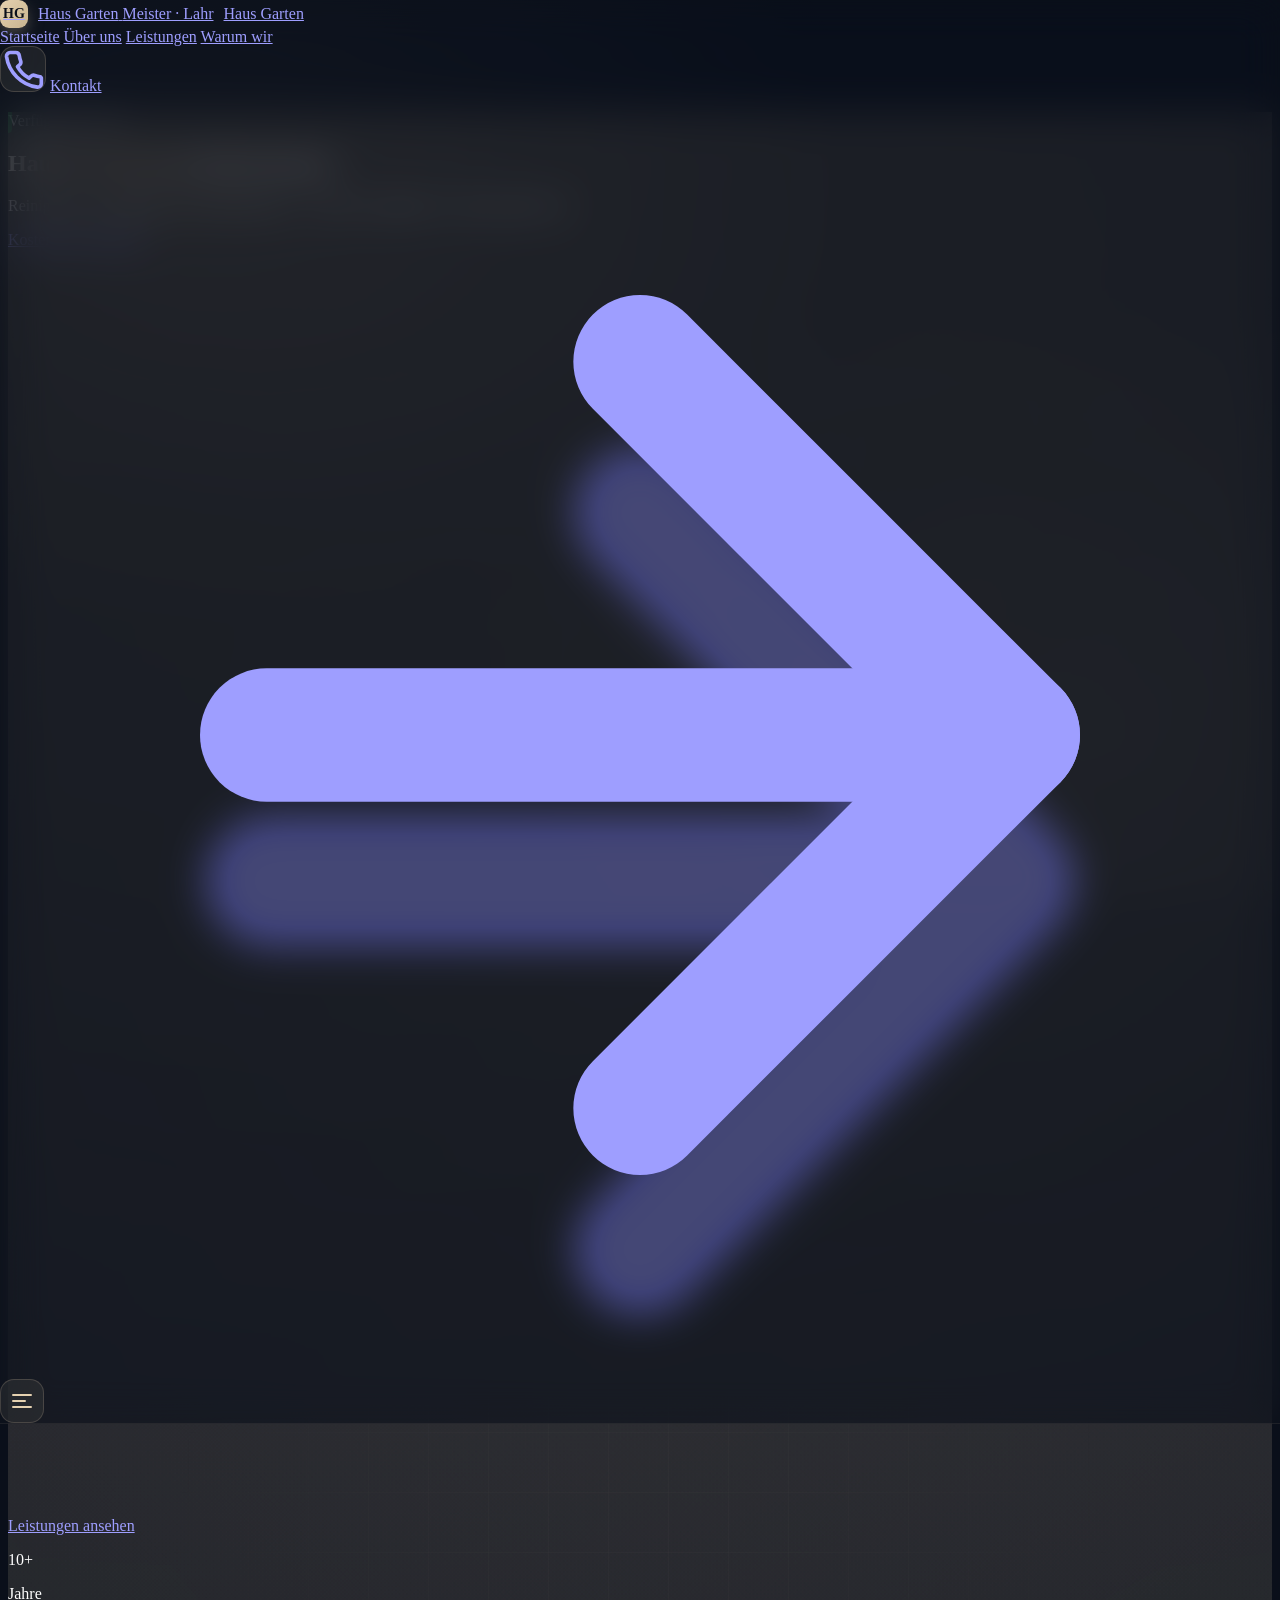
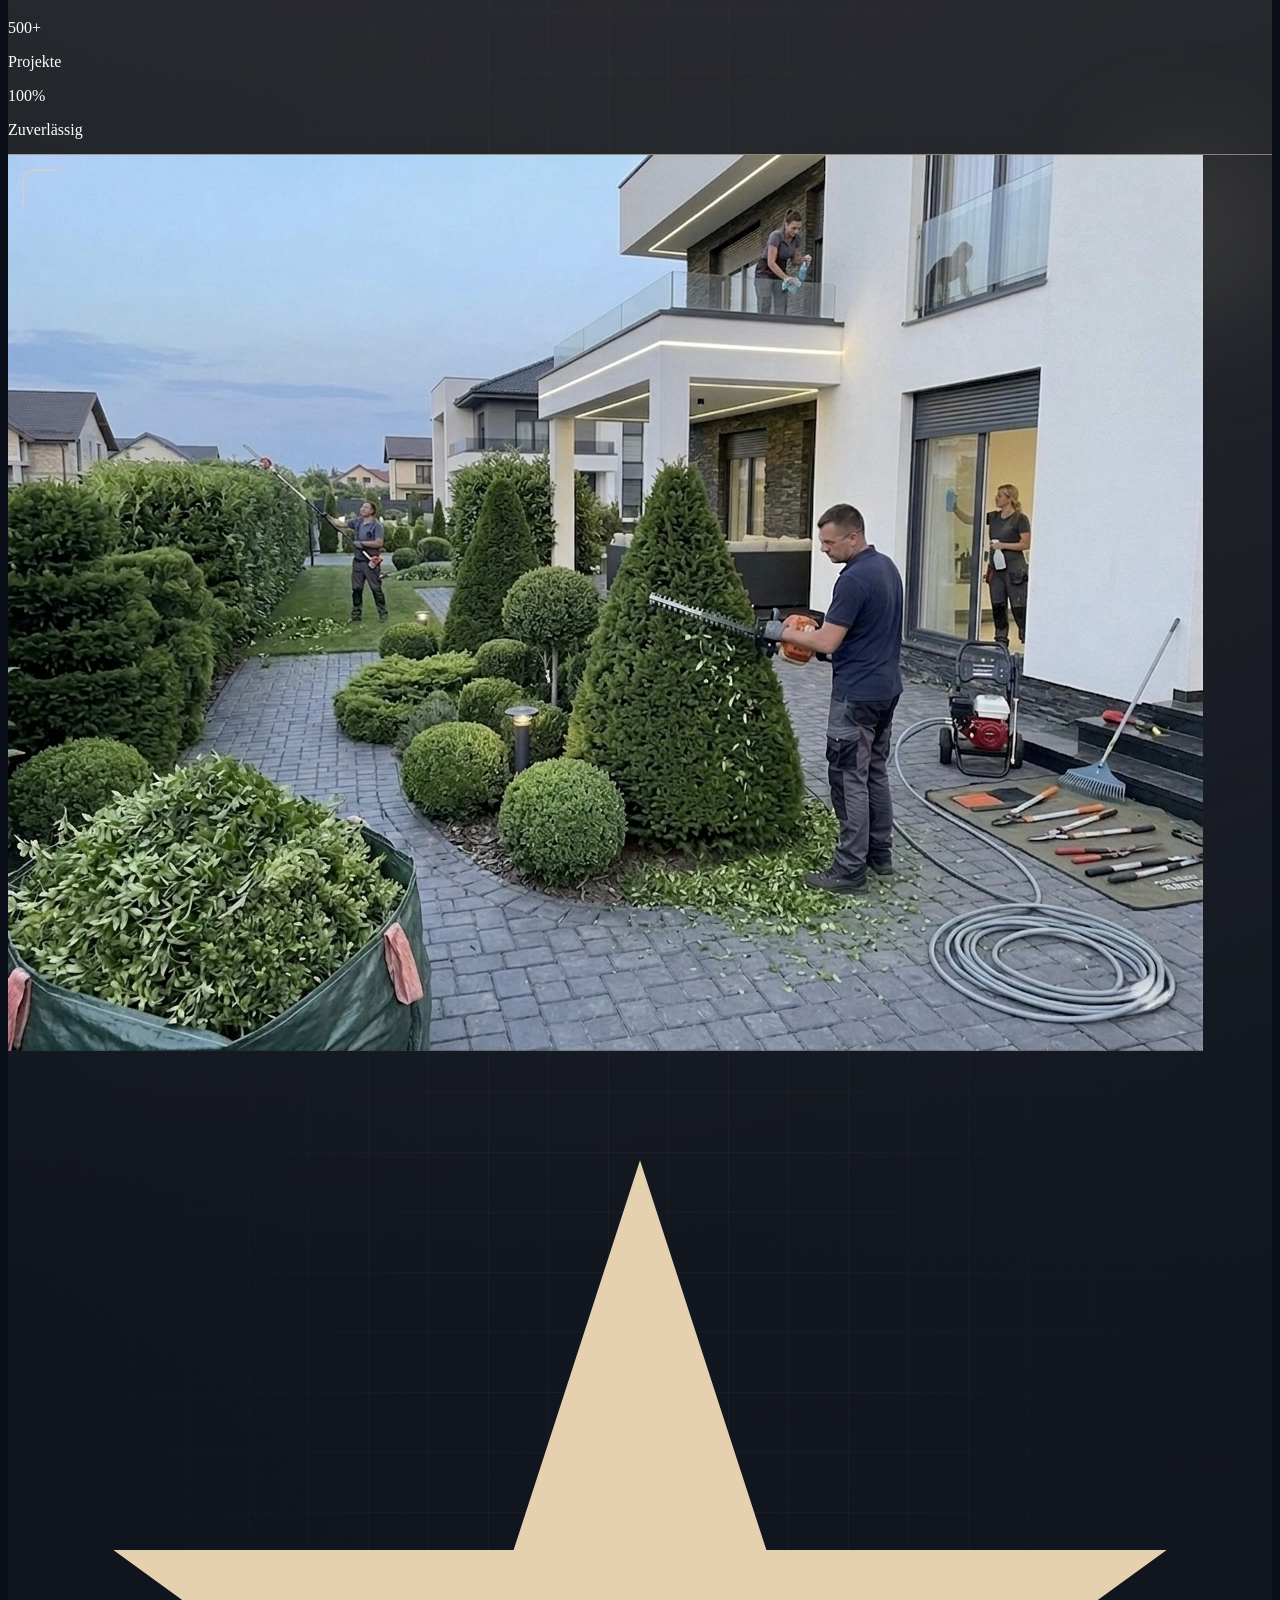
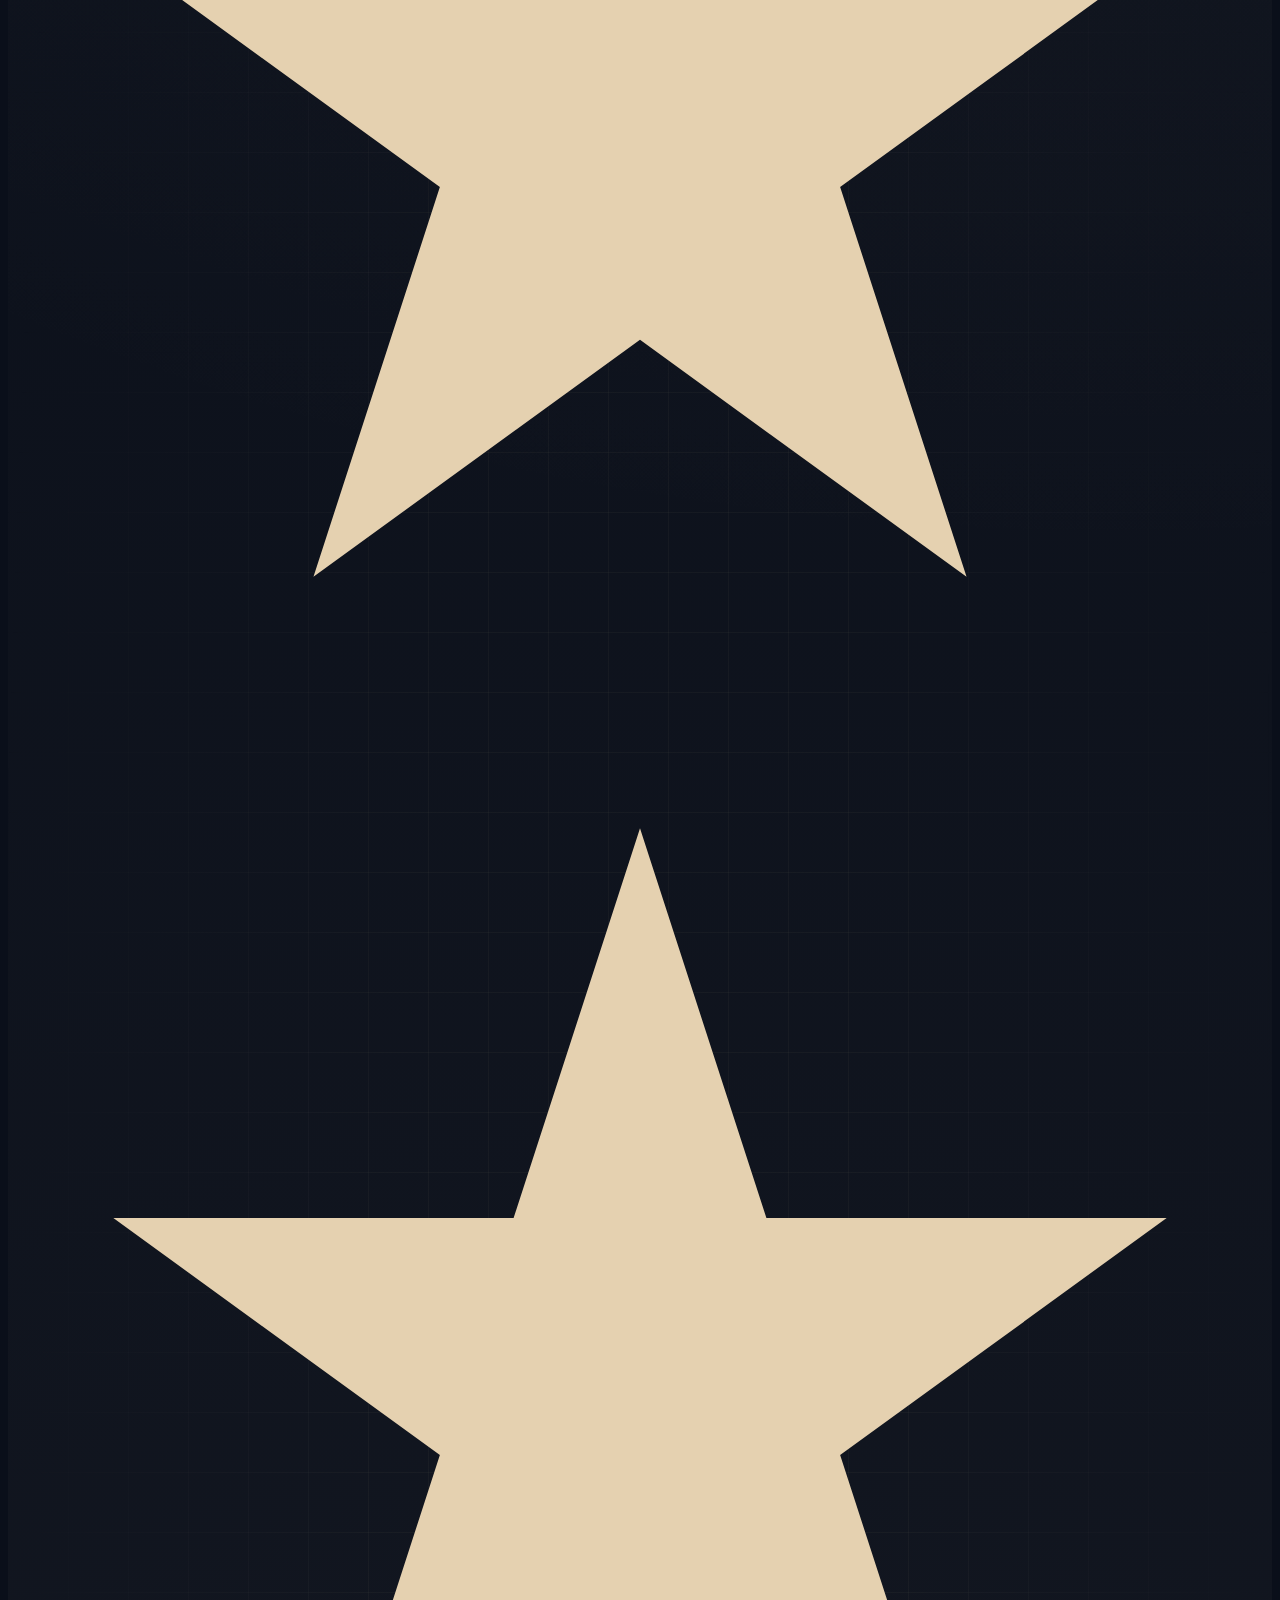
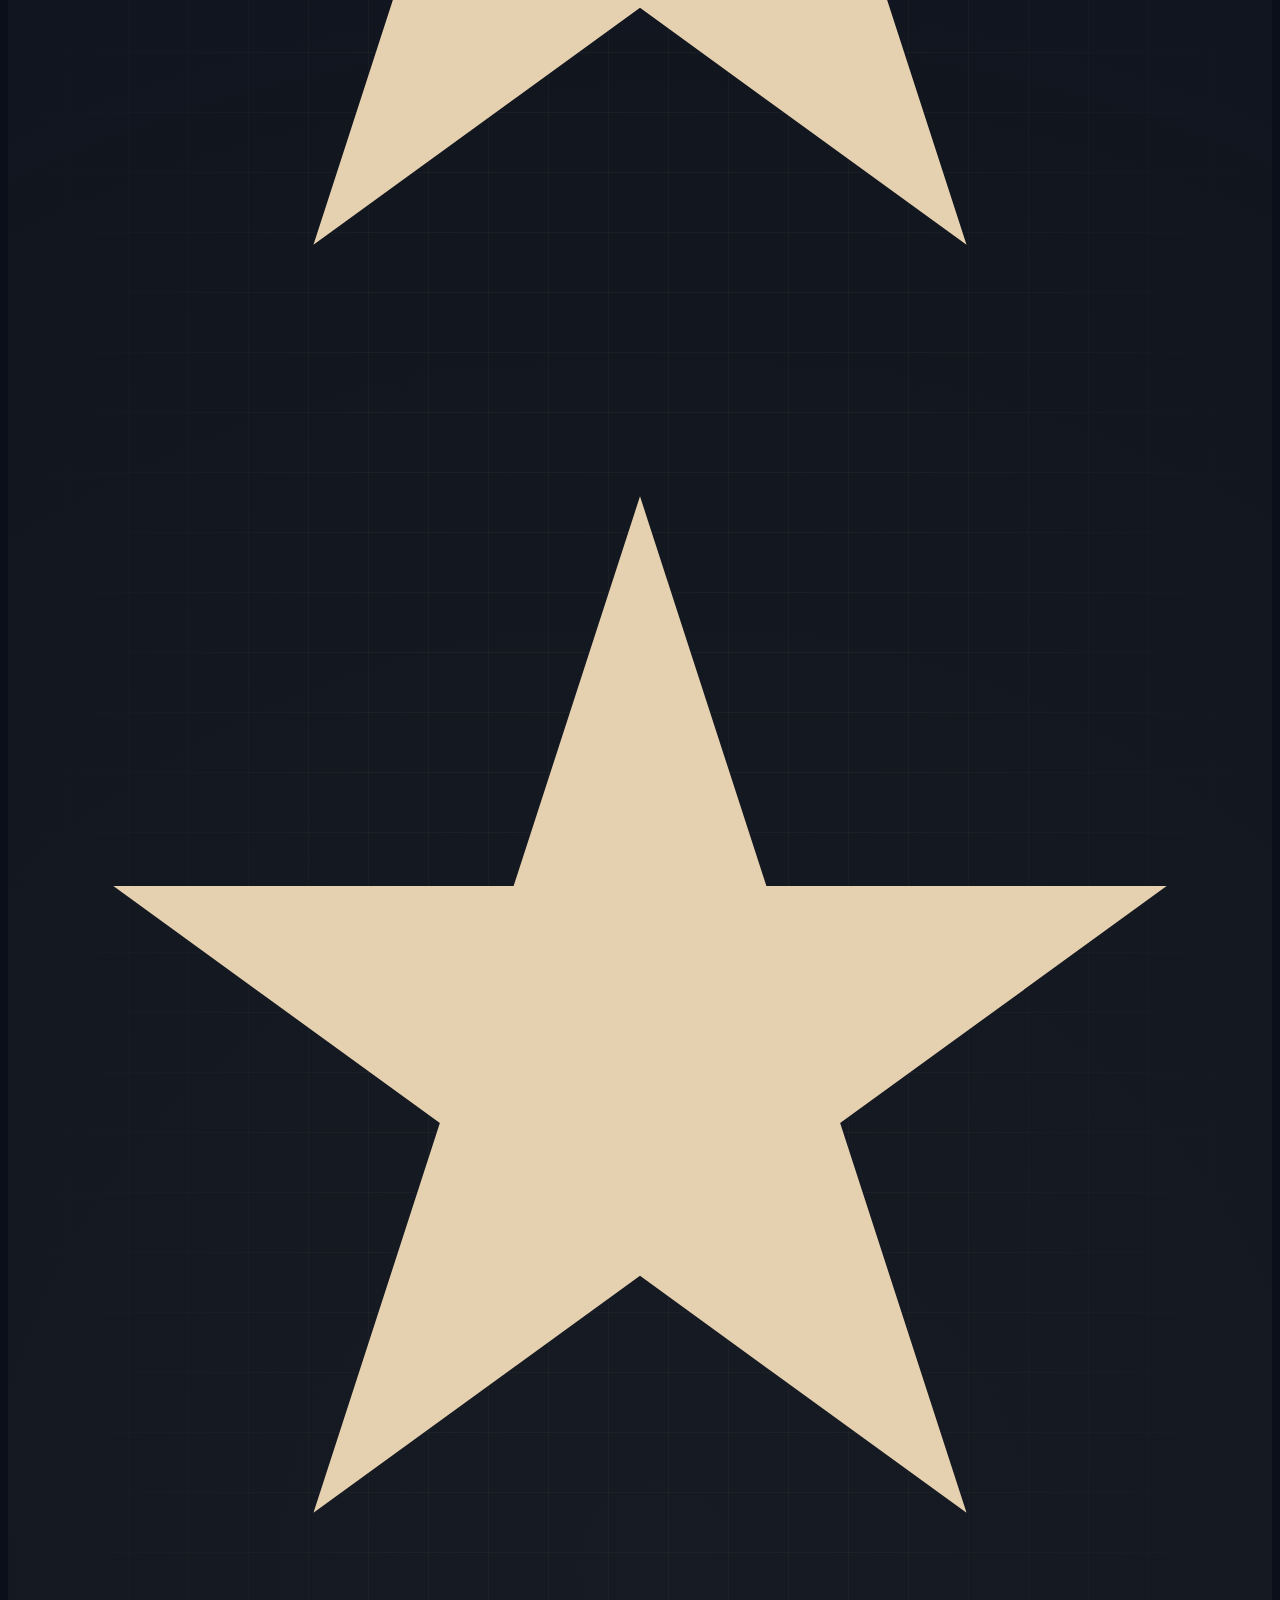
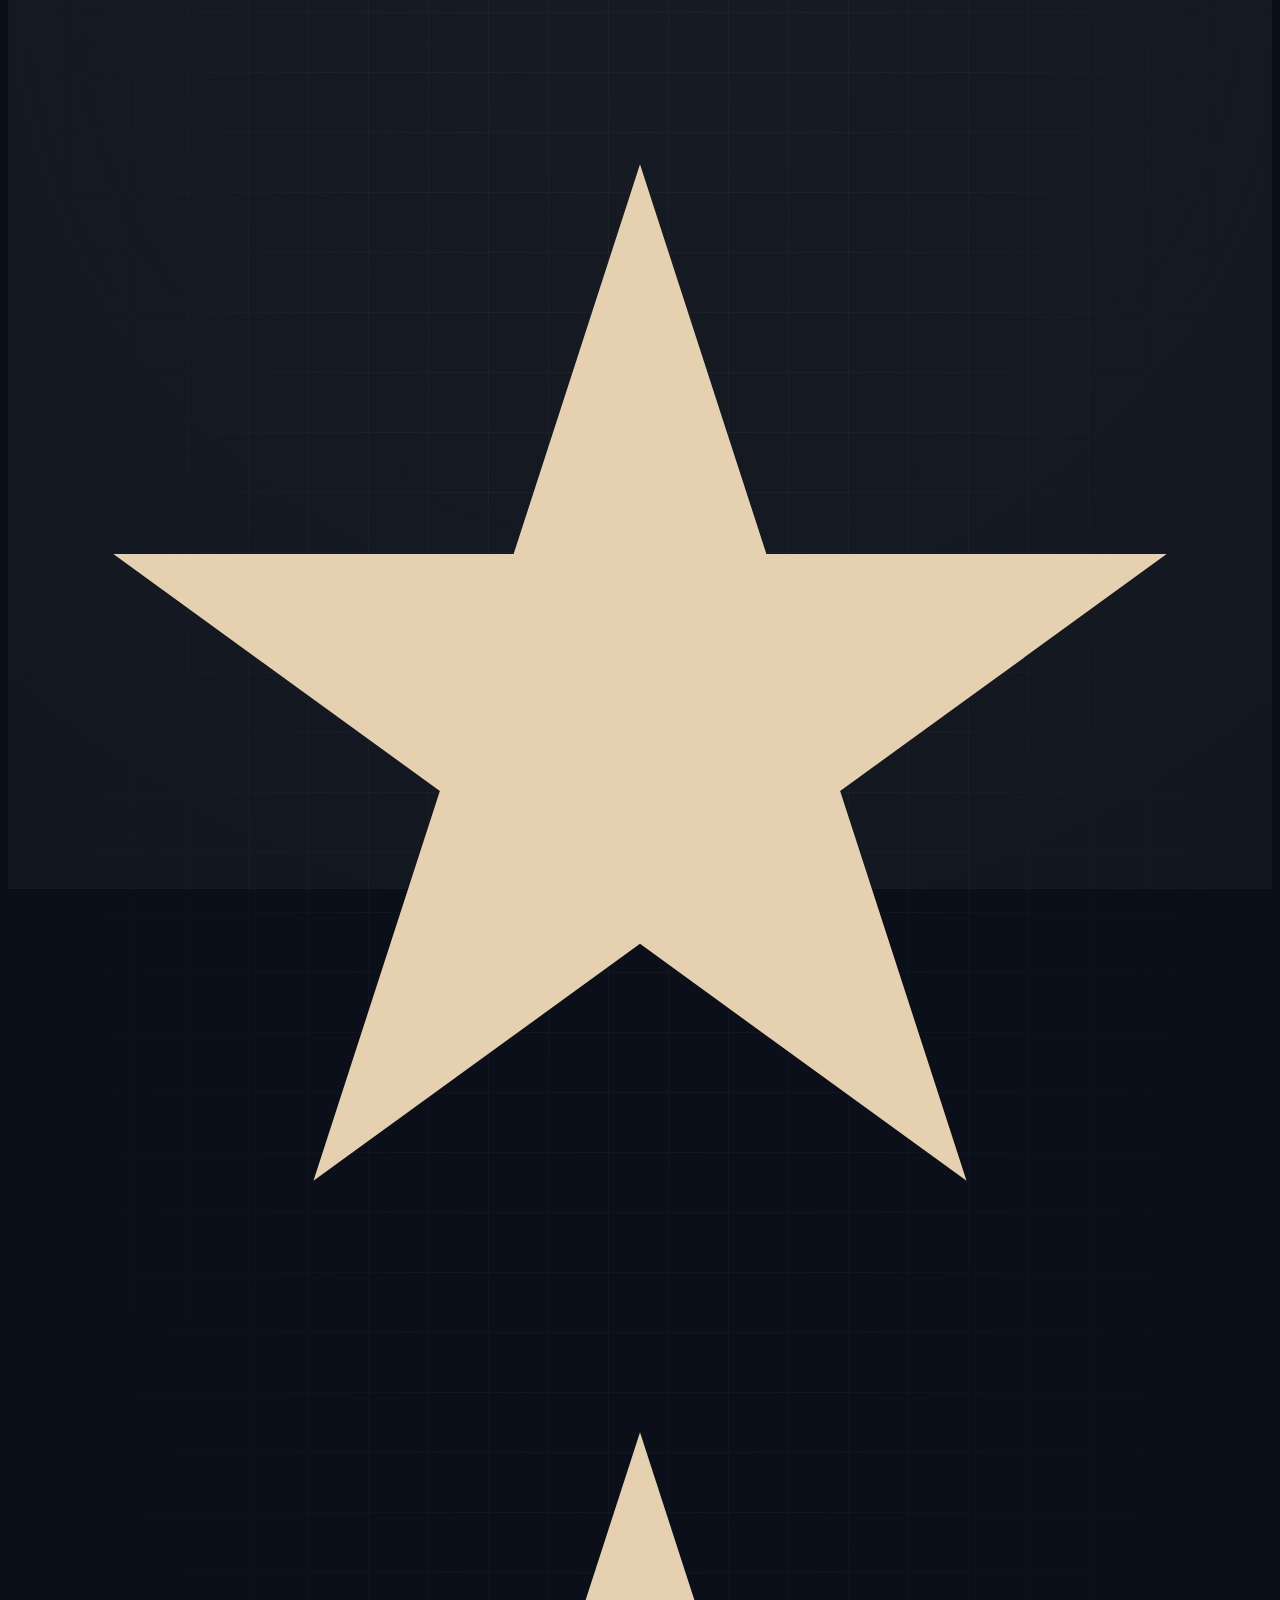
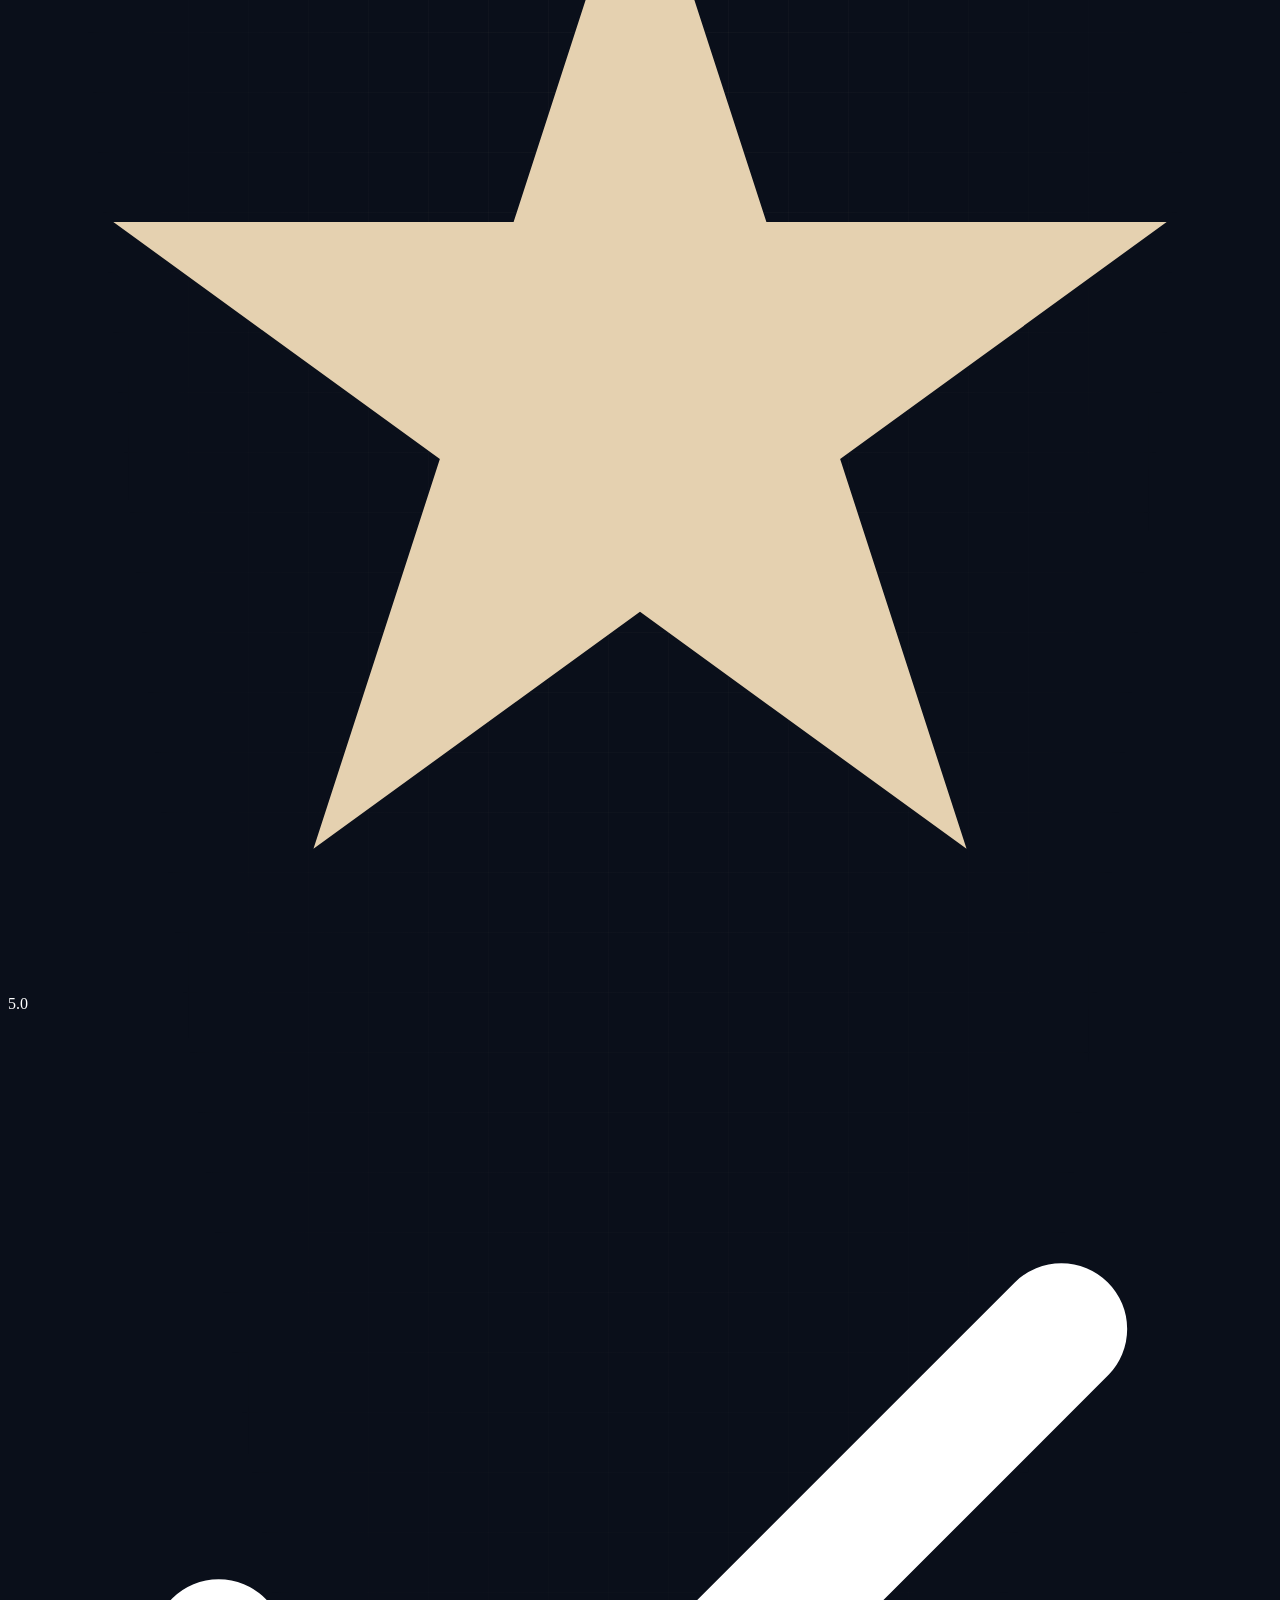
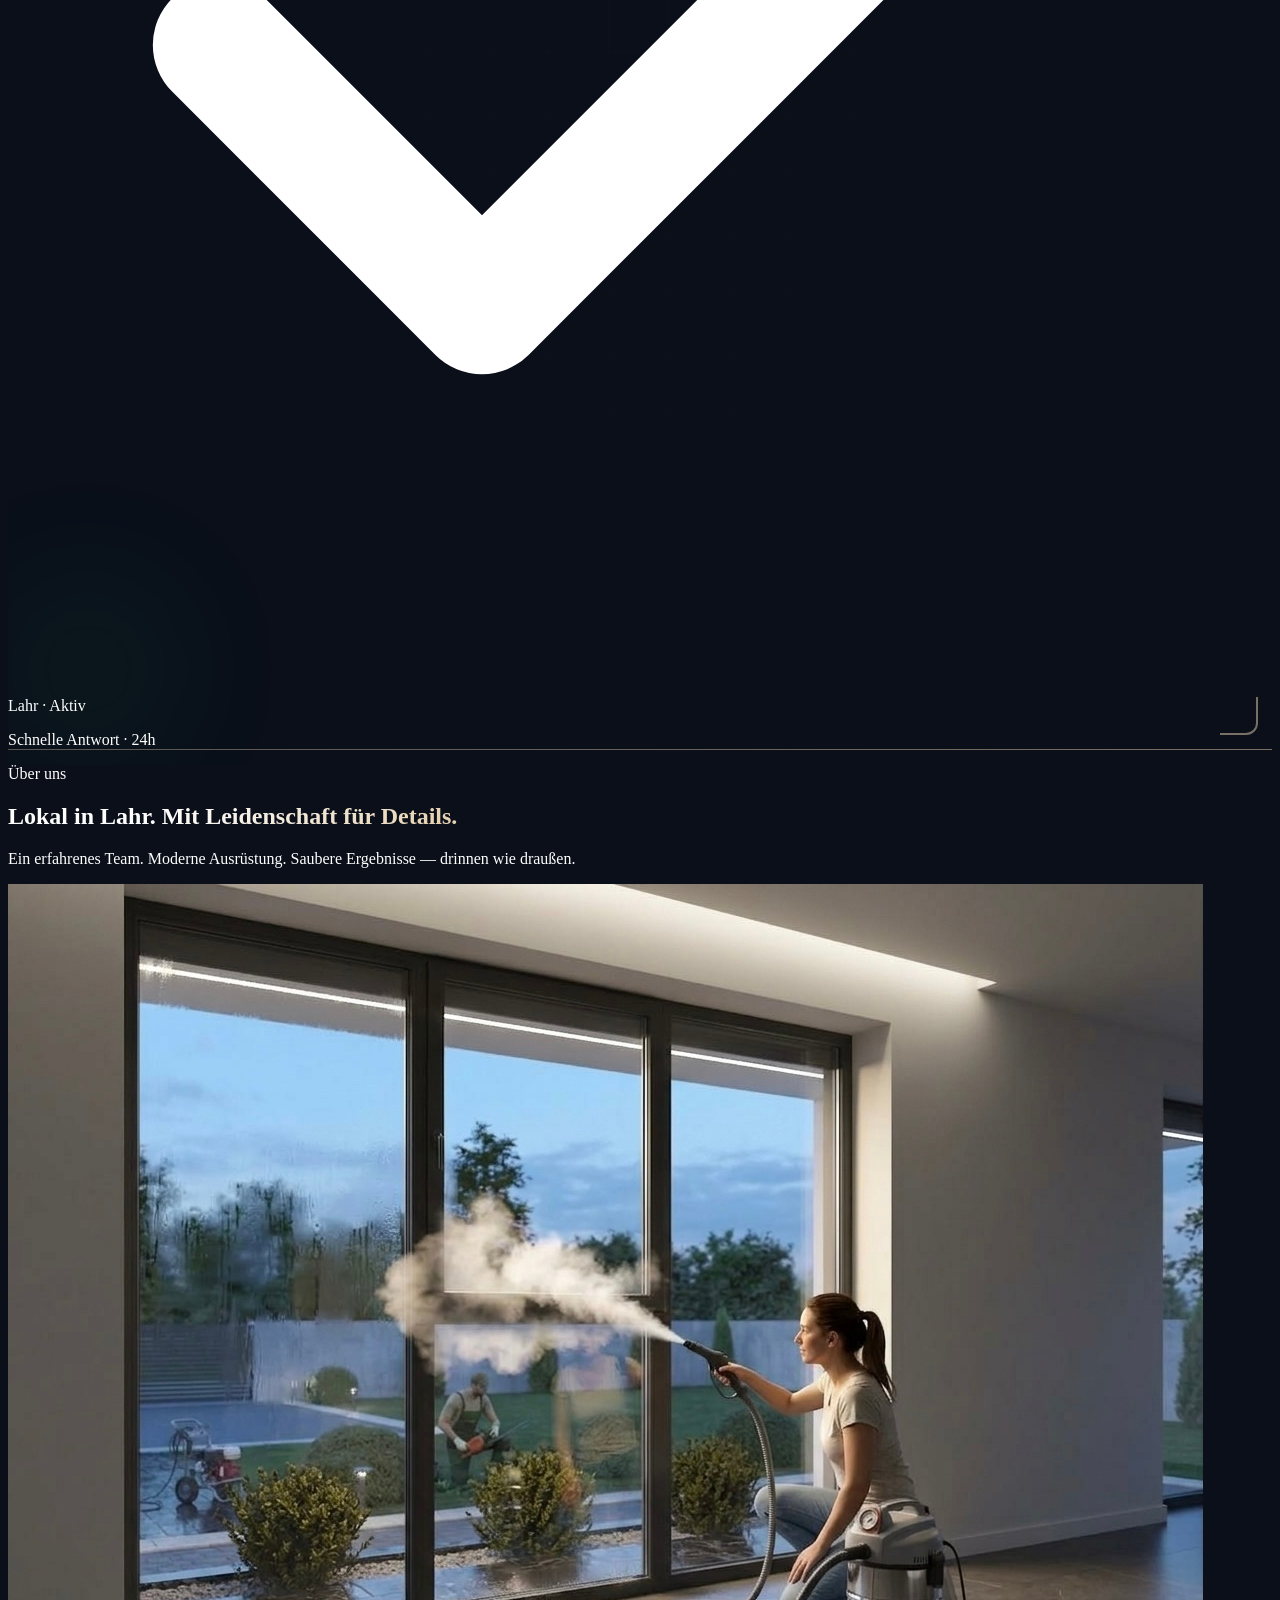
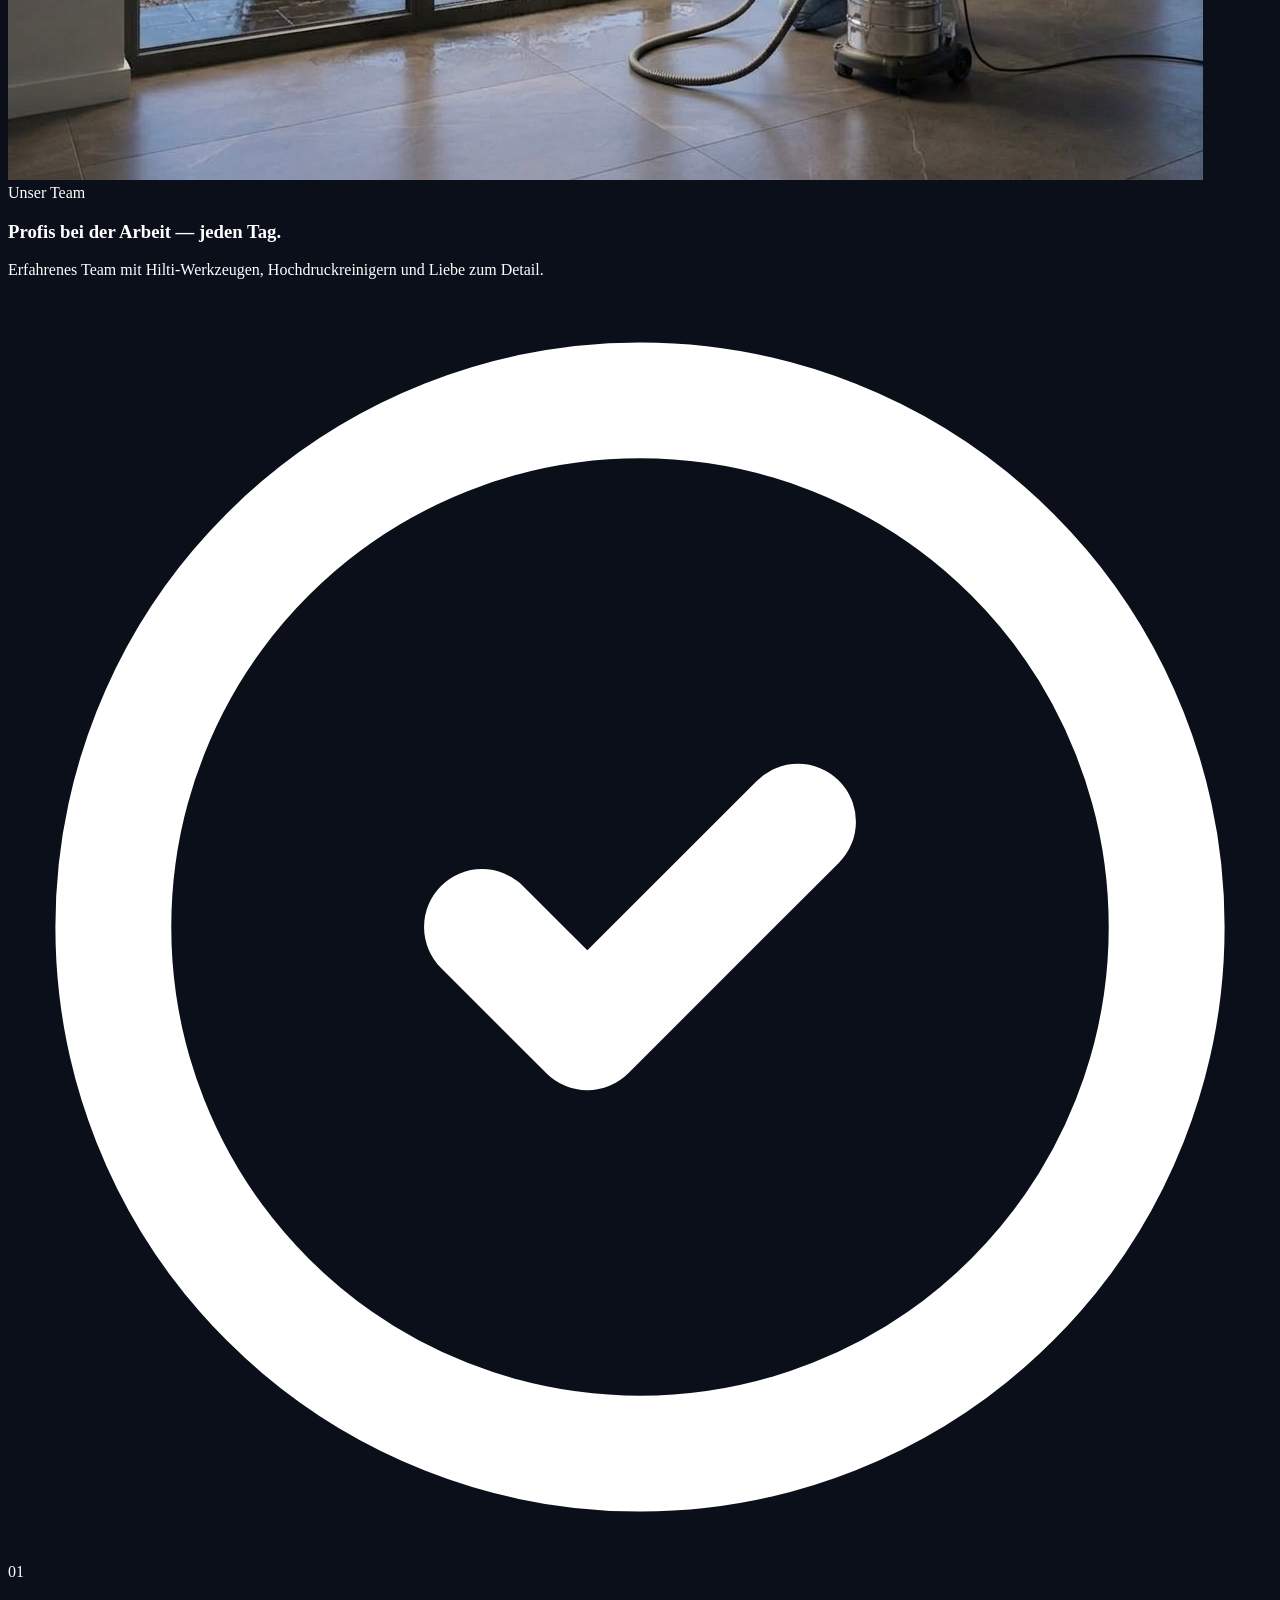
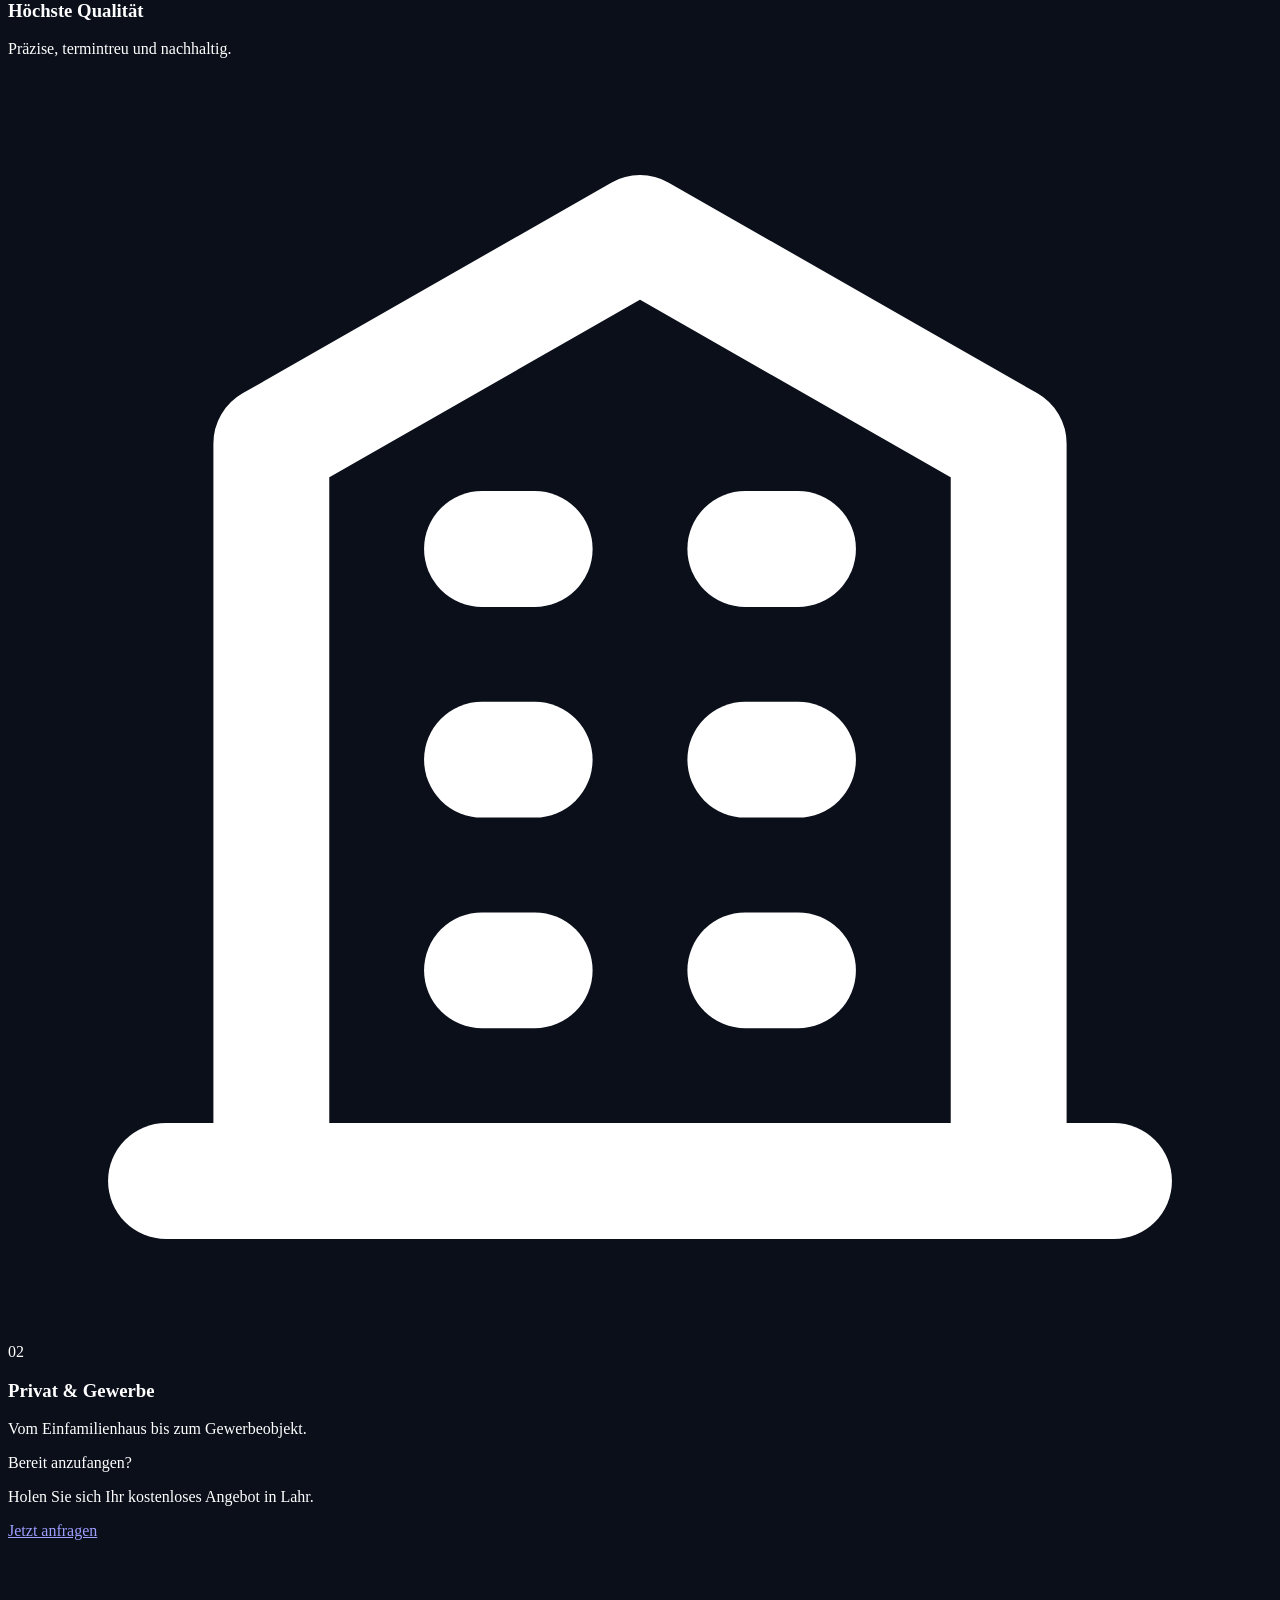
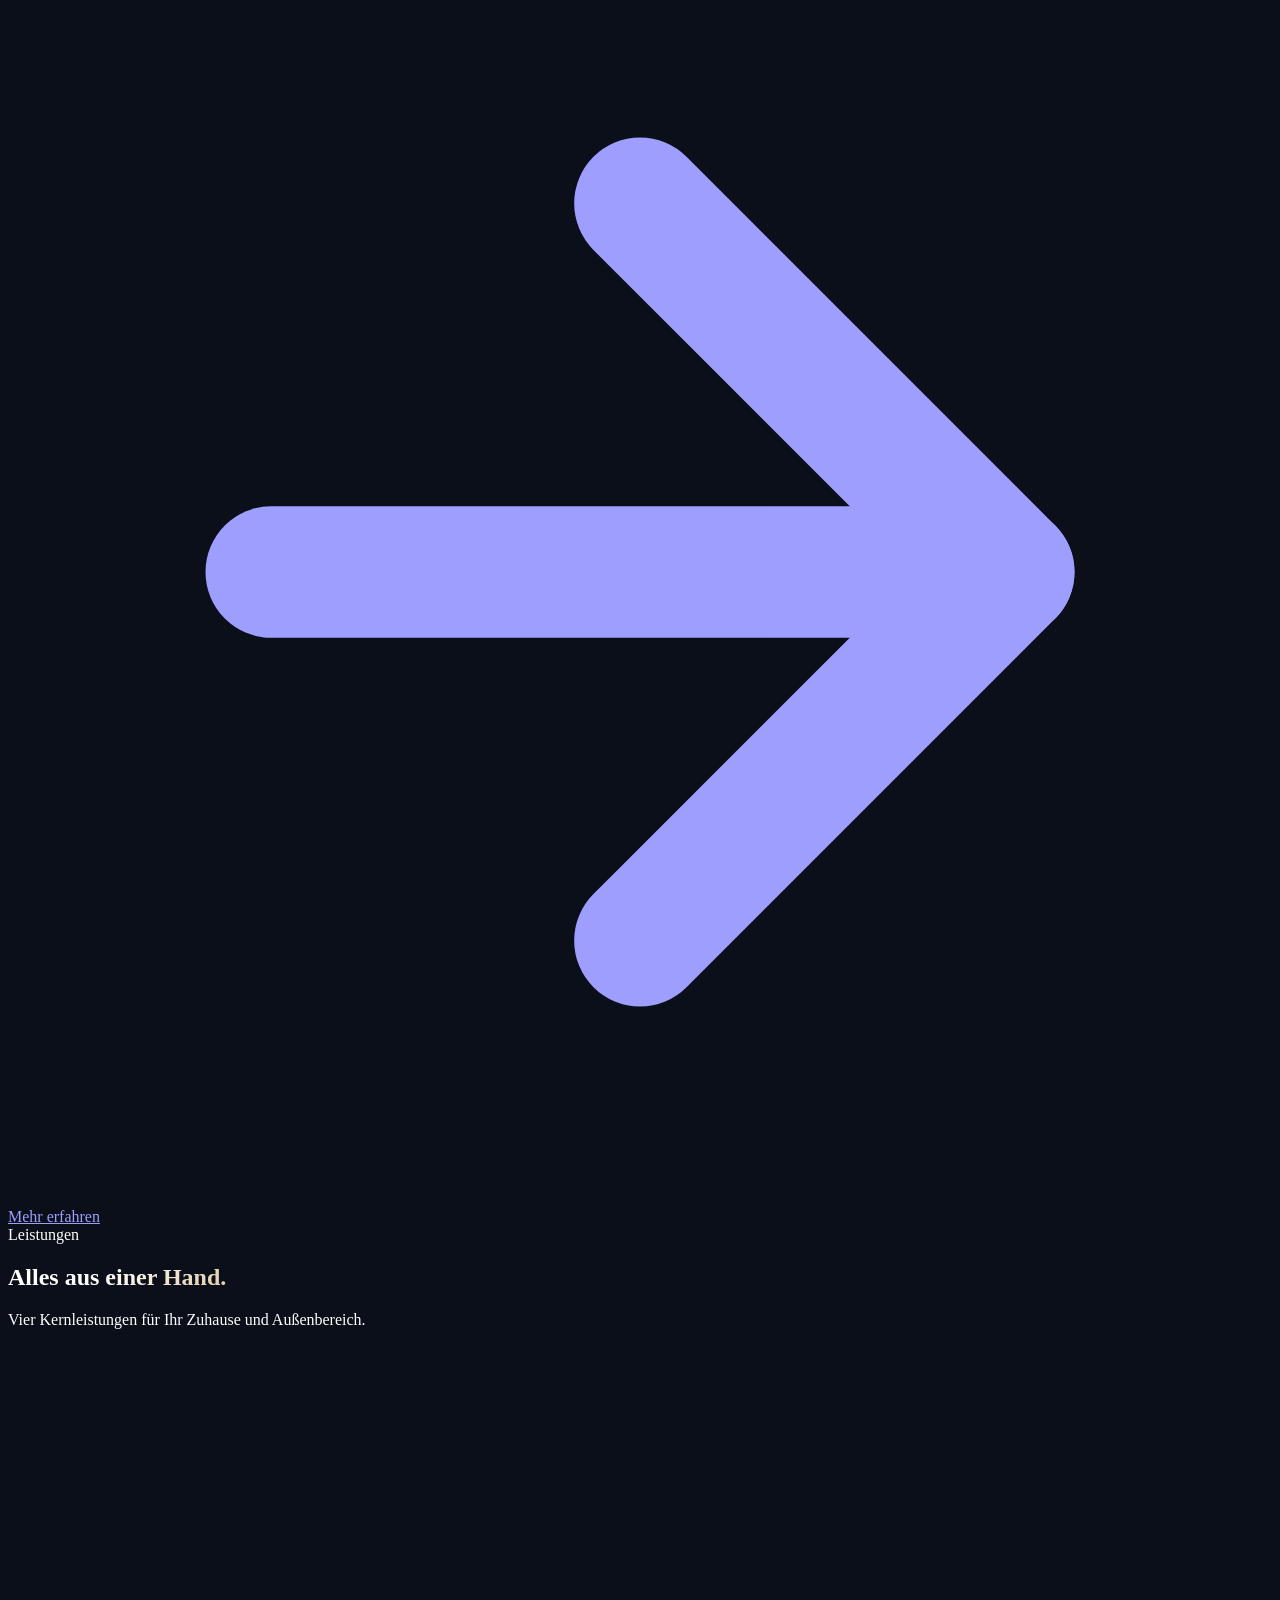
==== commit 7af2d5a4: "Add files via upload" ====
--- a/index.html
+++ b/index.html
@@ -1,305 +1,1627 @@
-<!DOCTYPE html>
-<html lang="en">
-<head>
-  <meta charset="UTF-8" />
-  <meta name="viewport" content="width=device-width, initial-scale=1.0" />
-  <title>Lumière — Beauty Salon</title>
-  <meta name="description" content="Lumière — a premium beauty salon offering hair, skin, nails and spa rituals crafted for you." />
-  <link rel="preconnect" href="https://fonts.googleapis.com" />
-  <link rel="preconnect" href="https://fonts.gstatic.com" crossorigin />
-  <link href="https://fonts.googleapis.com/css2?family=Cormorant+Garamond:ital,wght@0,400;0,500;0,600;1,400&family=Jost:wght@300;400;500;600&display=swap" rel="stylesheet" />
-  <link rel="stylesheet" href="styles.css" />
-</head>
-<body>
-
-  <!-- Navigation -->
-  <header class="nav" id="nav">
-    <div class="container nav__inner">
-      <a href="#home" class="logo">Lumière<span>.</span></a>
-      <nav class="nav__links" id="navLinks">
-        <a href="#home">Home</a>
-        <a href="#about">About</a>
-        <a href="#services">Services</a>
-        <a href="#gallery">Gallery</a>
-        <a href="#contact">Contact</a>
-      </nav>
-      <a href="#contact" class="btn btn--small nav__cta">Book Now</a>
-      <button class="nav__toggle" id="navToggle" aria-label="Menu" aria-expanded="false">
-        <span></span><span></span><span></span>
-      </button>
-    </div>
-    <div class="nav__overlay" id="navOverlay"></div>
-  </header>
-
-  <!-- Hero -->
-  <section class="hero" id="home">
-    <div class="hero__bg"></div>
-    <div class="container hero__inner">
-      <p class="eyebrow reveal">Premium Beauty &amp; Spa</p>
-      <h1 class="hero__title reveal">Where beauty<br><em>meets serenity</em></h1>
-      <p class="hero__text reveal">A sanctuary of self-care. Expert stylists, refined treatments,
-        and a calm space designed entirely around you.</p>
-      <div class="hero__actions reveal">
-        <a href="#contact" class="btn">Book an Appointment</a>
-        <a href="#services" class="btn btn--ghost">Explore Services</a>
-      </div>
-    </div>
-  </section>
-
-  <!-- Marquee strip -->
-  <div class="strip">
-    <div class="strip__track">
-      <span>Hair Styling</span><span>•</span><span>Skin Care</span><span>•</span>
-      <span>Manicure</span><span>•</span><span>Spa Rituals</span><span>•</span>
-      <span>Makeup</span><span>•</span><span>Bridal</span><span>•</span>
-      <span>Hair Styling</span><span>•</span><span>Skin Care</span><span>•</span>
-      <span>Manicure</span><span>•</span><span>Spa Rituals</span><span>•</span>
-      <span>Makeup</span><span>•</span><span>Bridal</span><span>•</span>
-    </div>
-  </div>
-
-  <!-- About -->
-  <section class="about section" id="about">
-    <div class="about__glow" aria-hidden="true"></div>
-    <div class="container about__inner">
-      <div class="about__visual reveal">
-        <div class="about__img about__img--main"></div>
-        <div class="about__img about__img--sub"></div>
-        <span class="about__line" aria-hidden="true">Since 2014</span>
-
-        <!-- slowly rotating circular seal -->
-        <div class="about__seal" aria-hidden="true">
-          <svg viewBox="0 0 120 120">
-            <defs>
-              <path id="sealPath" d="M60,60 m-44,0 a44,44 0 1,1 88,0 a44,44 0 1,1 -88,0" />
-            </defs>
-            <text>
-              <textPath href="#sealPath" xlink:href="#sealPath">
-                LUMIÈRE • BEAUTY & SPA • SERENITY •
-              </textPath>
-            </text>
-          </svg>
-          <span class="about__seal-mark">✦</span>
-        </div>
-      </div>
-
-      <div class="about__content reveal">
-        <p class="eyebrow">Our story</p>
-        <h2 class="section__title about__title">A space designed<br><em>around how you feel</em></h2>
-        <p class="about__lead">Lumière was born from a simple belief — that beauty should feel
-          calm, personal and effortless. From the moment you arrive, every detail is considered,
-          from soft lighting to clean, conscious products.</p>
-
-        <ul class="about__features">
-          <li>
-            <span class="feat__icon">✦</span>
-            <span class="feat__text"><strong>Award-winning specialists</strong>Certified, senior artists with global training.</span>
-          </li>
-          <li>
-            <span class="feat__icon">✦</span>
-            <span class="feat__text"><strong>Premium, cruelty-free products</strong>Clean, conscious formulas we believe in.</span>
-          </li>
-          <li>
-            <span class="feat__icon">✦</span>
-            <span class="feat__text"><strong>Private, serene treatment rooms</strong>Calm spaces designed around your comfort.</span>
-          </li>
-        </ul>
-
-        <a href="#contact" class="btn">Visit Us</a>
-      </div>
-    </div>
-  </section>
-
-  <!-- Services -->
-  <section class="services section" id="services">
-    <div class="services__glow" aria-hidden="true"></div>
-    <div class="container">
-      <div class="section__head reveal">
-        <p class="eyebrow">What we offer</p>
-        <h2 class="section__title">Curated <em>treatments</em></h2>
-        <p class="section__sub">Every service is a ritual — thoughtfully crafted to leave you
-          radiant, rested and renewed.</p>
-      </div>
-
-      <ul class="menu" id="serviceMenu">
-        <li>
-          <a href="#contact" class="menu__item" data-img="https://images.unsplash.com/photo-1560066984-138dadb4c035?auto=format&fit=crop&w=700&q=80">
-            <span class="menu__name">Hair Studio</span>
-            <span class="menu__tags">Cuts · Balayage · Gloss · Styling</span>
-            <span class="menu__price">from $60</span>
-          </a>
-        </li>
-        <li>
-          <a href="#contact" class="menu__item" data-img="https://images.unsplash.com/photo-1487412947147-5cebf100ffc2?auto=format&fit=crop&w=700&q=80">
-            <span class="menu__name">Skin &amp; Facials</span>
-            <span class="menu__tags">Cleansing · Hydrating · Anti-aging</span>
-            <span class="menu__price">from $80</span>
-          </a>
-        </li>
-        <li>
-          <a href="#contact" class="menu__item" data-img="https://images.unsplash.com/photo-1604654894610-df63bc536371?auto=format&fit=crop&w=700&q=80">
-            <span class="menu__name">Nails &amp; Spa</span>
-            <span class="menu__tags">Manicure · Pedicure · Gel artistry</span>
-            <span class="menu__price">from $45</span>
-          </a>
-        </li>
-        <li>
-          <a href="#contact" class="menu__item" data-img="https://images.unsplash.com/photo-1522337660859-02fbefca4702?auto=format&fit=crop&w=700&q=80">
-            <span class="menu__name">Makeup &amp; Bridal</span>
-            <span class="menu__tags">Editorial · Everyday · Bridal looks</span>
-            <span class="menu__price">from $90</span>
-          </a>
-        </li>
-      </ul>
-
-      <div class="menu__reveal" id="menuReveal" aria-hidden="true"></div>
-    </div>
-  </section>
-
-  <!-- Stats -->
-  <section class="stats">
-    <div class="stats__glow" aria-hidden="true"></div>
-    <div class="container stats__grid">
-      <div class="stat reveal">
-        <span class="stat__mark" aria-hidden="true">✦</span>
-        <strong class="stat__num" data-target="15" data-suffix="k+">0</strong>
-        <span class="stat__label">Happy clients</span>
-      </div>
-      <div class="stat reveal">
-        <span class="stat__mark" aria-hidden="true">✦</span>
-        <strong class="stat__num" data-target="20" data-suffix="+">0</strong>
-        <span class="stat__label">Expert artists</span>
-      </div>
-      <div class="stat reveal">
-        <span class="stat__mark" aria-hidden="true">✦</span>
-        <strong class="stat__num" data-target="40" data-suffix="+">0</strong>
-        <span class="stat__label">Signature treatments</span>
-      </div>
-      <div class="stat reveal">
-        <span class="stat__mark" aria-hidden="true">✦</span>
-        <strong class="stat__num" data-target="4.9" data-decimals="1" data-suffix="">0</strong>
-        <span class="stat__label">Average rating</span>
-      </div>
-    </div>
-  </section>
-
-  <!-- Gallery -->
-  <section class="gallery section" id="gallery">
-    <div class="container">
-      <div class="section__head reveal">
-        <p class="eyebrow">Gallery</p>
-        <h2 class="section__title">Moments at Lumière</h2>
-      </div>
-      <div class="gallery__grid">
-        <button class="gallery__item reveal" type="button">
-          <span class="gallery__media">
-            <img src="https://images.unsplash.com/photo-1560066984-138dadb4c035?auto=format&fit=crop&w=900&q=80" alt="Hair styling" loading="lazy" />
-            <span class="gallery__view" aria-hidden="true">View</span>
-          </span>
-          <span class="gallery__cap"><span class="gallery__tag">Hair Studio</span></span>
-        </button>
-        <button class="gallery__item reveal" type="button">
-          <span class="gallery__media">
-            <img src="https://images.unsplash.com/photo-1487412947147-5cebf100ffc2?auto=format&fit=crop&w=900&q=80" alt="Facial treatment" loading="lazy" />
-            <span class="gallery__view" aria-hidden="true">View</span>
-          </span>
-          <span class="gallery__cap"><span class="gallery__tag">Skin &amp; Facials</span></span>
-        </button>
-        <button class="gallery__item reveal" type="button">
-          <span class="gallery__media">
-            <img src="https://images.unsplash.com/photo-1604654894610-df63bc536371?auto=format&fit=crop&w=900&q=80" alt="Manicure" loading="lazy" />
-            <span class="gallery__view" aria-hidden="true">View</span>
-          </span>
-          <span class="gallery__cap"><span class="gallery__tag">Nails &amp; Spa</span></span>
-        </button>
-        <button class="gallery__item reveal" type="button">
-          <span class="gallery__media">
-            <img src="https://images.unsplash.com/photo-1522337660859-02fbefca4702?auto=format&fit=crop&w=900&q=80" alt="Makeup artistry" loading="lazy" />
-            <span class="gallery__view" aria-hidden="true">View</span>
-          </span>
-          <span class="gallery__cap"><span class="gallery__tag">Makeup</span></span>
-        </button>
-        <button class="gallery__item reveal" type="button">
-          <span class="gallery__media">
-            <img src="https://images.unsplash.com/photo-1570172619644-dfd03ed5d881?auto=format&fit=crop&w=900&q=80" alt="Spa relaxation" loading="lazy" />
-            <span class="gallery__view" aria-hidden="true">View</span>
-          </span>
-          <span class="gallery__cap"><span class="gallery__tag">Spa Rituals</span></span>
-        </button>
-        <button class="gallery__item reveal" type="button">
-          <span class="gallery__media">
-            <img src="https://images.unsplash.com/photo-1595476108010-b4d1f102b1b1?auto=format&fit=crop&w=900&q=80" alt="Salon interior" loading="lazy" />
-            <span class="gallery__view" aria-hidden="true">View</span>
-          </span>
-          <span class="gallery__cap"><span class="gallery__tag">Our Space</span></span>
-        </button>
-      </div>
-    </div>
-  </section>
-
-  <!-- Lightbox -->
-  <div class="lightbox" id="lightbox" aria-hidden="true">
-    <button class="lightbox__close" id="lightboxClose" aria-label="Close">&times;</button>
-    <button class="lightbox__nav lightbox__prev" id="lightboxPrev" aria-label="Previous">&#8249;</button>
-    <figure class="lightbox__figure">
-      <img id="lightboxImg" src="" alt="" />
-      <figcaption id="lightboxCap"></figcaption>
-    </figure>
-    <button class="lightbox__nav lightbox__next" id="lightboxNext" aria-label="Next">&#8250;</button>
-  </div>
-
-  <!-- Testimonial -->
-  <section class="quote section">
-    <div class="container quote__inner reveal">
-      <p class="quote__mark">"</p>
-      <blockquote>Stepping into Lumière feels like exhaling. I leave glowing every single time.</blockquote>
-      <p class="quote__author">— Amélie R., loyal client</p>
-    </div>
-  </section>
-
-  <!-- Contact / Booking -->
-  <section class="contact section" id="contact">
-    <div class="container contact__inner">
-      <div class="contact__info reveal">
-        <p class="eyebrow">Book your visit</p>
-        <h2 class="section__title">Let's create<br>something beautiful</h2>
-        <p>Reserve your appointment and let our team take care of the rest.</p>
-        <ul class="contact__details">
-          <li><span>Location</span><a href="https://maps.google.com/?q=24+Rosewood+Avenue+Downtown" target="_blank" rel="noopener">24 Rosewood Avenue, Downtown</a></li>
-          <li><span>Phone</span><a href="tel:+15550123456">+1 (555) 012-3456</a></li>
-        </ul>
-        <div class="contact__socials">
-          <a href="https://instagram.com" target="_blank" rel="noopener" class="social" aria-label="Instagram">
-            <svg viewBox="0 0 24 24" width="22" height="22" fill="none" stroke="currentColor" stroke-width="1.6" stroke-linecap="round" stroke-linejoin="round">
-              <rect x="2" y="2" width="20" height="20" rx="5.5"/>
-              <circle cx="12" cy="12" r="4.2"/>
-              <circle cx="17.4" cy="6.6" r="1.1" fill="currentColor" stroke="none"/>
-            </svg>
-          </a>
-          <a href="https://tiktok.com" target="_blank" rel="noopener" class="social" aria-label="TikTok">
-            <svg viewBox="0 0 24 24" width="22" height="22" fill="currentColor">
-              <path d="M16.5 3c.3 2.1 1.6 3.6 3.6 3.9v2.6c-1.3.1-2.5-.3-3.6-1v5.4c0 3.3-2.4 5.6-5.4 5.6-2.9 0-5.1-2.2-5.1-5 0-3 2.4-5 5.3-4.9.3 0 .6 0 .9.1v2.7c-.3-.1-.6-.2-.9-.2-1.3 0-2.4 1-2.4 2.3 0 1.4 1 2.4 2.3 2.4 1.4 0 2.5-1.1 2.5-2.8V3h2.3z"/>
-            </svg>
-          </a>
-        </div>
-      </div>
-    </div>
-  </section>
-
-  <!-- Footer -->
-  <footer class="footer">
-    <div class="container footer__inner">
-      <a href="#home" class="logo">Lumière<span>.</span></a>
-      <nav class="footer__links">
-        <a href="#about">About</a>
-        <a href="#services">Services</a>
-        <a href="#gallery">Gallery</a>
-        <a href="#contact">Contact</a>
-      </nav>
-      <p class="footer__copy">© <span id="year"></span> Website Krijuar Nga ServerKode</p>
-    </div>
-  </footer>
-
-  <script src="script.js"></script>
-</body>
-</html>
+<!DOCTYPE html>
+<html lang="de">
+  <head>
+  <link rel="icon" href="logohgm1337.png" type="image/png">
+<!-- Google tag (gtag.js) -->
+<script async src="https://www.googletagmanager.com/gtag/js?id=G-QQBKDJGP5B"></script>
+<script>
+  window.dataLayer = window.dataLayer || [];
+  function gtag(){dataLayer.push(arguments);}
+  gtag('js', new Date());
+
+  gtag('config', 'G-QQBKDJGP5B');
+</script>
+    <meta charset="UTF-8" />
+    <meta name="viewport" content="width=device-width, initial-scale=1.0" />
+    <meta name="robots" content="index, follow, max-image-preview:large" />
+    <meta name="author" content="Hausgarten Meister Lahr" />
+    <meta name="language" content="de" />
+    <link rel="canonical" href="https://hausgartenmeister.de/" />
+
+    <title>Hausgarten Meister Lahr · Reinigung, Gartenpflege & Hochdruckreinigung in Lahr und Umgebung (Ortenau, Schwarzwald)</title>
+    <meta name="description" content="Professionelle Hausreinigung, Gartenpflege, Hochdruckreinigung, Steinreinigung und Abbrucharbeiten in Lahr/Schwarzwald und Umgebung: Offenburg, Kehl, Achern, Ettenheim, Friesenheim, Schwanau, Mahlberg, Kippenheim, Seelbach, Schuttertal, Hohberg, Gengenbach, Haslach, Herbolzheim, Kenzingen, Emmendingen, Freiburg und im gesamten Ortenaukreis. Zuverlässiger lokaler Service für Privat- und Geschäftskunden." />
+
+    <meta name="geo.region" content="DE-BW" />
+    <meta name="geo.placename" content="Lahr/Schwarzwald, Ortenaukreis, Baden-Württemberg" />
+    <meta name="geo.position" content="48.3401;7.8702" />
+    <meta name="ICBM" content="48.3401, 7.8702" />
+    <meta name="theme-color" content="#0A0F1A" />
+
+    <meta property="og:type" content="website" />
+    <meta property="og:locale" content="de_DE" />
+    <meta property="og:site_name" content="Hausgarten Meister Lahr" />
+    <meta property="og:title" content="Hausgarten Meister · Reinigung & Gartenpflege in Lahr und Umgebung" />
+    <meta property="og:description" content="Reinigung, Gartenpflege, Hochdruckreinigung & Abbrucharbeiten in Lahr/Schwarzwald und im gesamten Ortenaukreis – Offenburg, Kehl, Achern, Ettenheim, Gengenbach, Haslach, Emmendingen, Freiburg." />
+    <meta property="og:url" content="https://hausgartenmeister.de/" />
+    <meta property="og:image" content="https://hausgartenmeister.de/images/FIRSTFOTO.jpg" />
+    <meta name="twitter:card" content="summary_large_image" />
+    <meta name="twitter:title" content="Hausgarten Meister Lahr · Reinigung & Gartenpflege" />
+    <meta name="twitter:description" content="Lokaler Full-Service in Lahr und im gesamten Ortenaukreis." />
+    <meta name="twitter:image" content="https://hausgartenmeister.de/images/FIRSTFOTO.jpg" />
+
+    <meta name="keywords" content="Hausgarten Meister Lahr, Reinigungsservice Lahr, Reinigungsfirma Lahr, Reinigungsunternehmen Lahr, Gebäudereinigung Lahr, Hausreinigung Lahr, Wohnungsreinigung Lahr, Büroreinigung Lahr, Gewerbereinigung Lahr, Praxisreinigung Lahr, Treppenhausreinigung Lahr, Fensterreinigung Lahr, Glasreinigung Lahr, Grundreinigung Lahr, Tiefenreinigung Lahr, Einzugsreinigung Lahr, Auszugsreinigung Lahr, Endreinigung Lahr, Bauendreinigung Lahr, Baureinigung Lahr, Teppichreinigung Lahr, Polsterreinigung Lahr, Bodenreinigung Lahr, Fassadenreinigung Lahr, Hochdruckreinigung Lahr, Dampfstrahler Lahr, Steinreinigung Lahr, Pflasterreinigung Lahr, Terrassenreinigung Lahr, Einfahrtsreinigung Lahr, Garagenreinigung Lahr, Kellerreinigung Lahr, Dachrinnenreinigung Lahr, Außenreinigung Lahr, Gartenpflege Lahr, Gartenservice Lahr, Rasenpflege Lahr, Rasenmähen Lahr, Heckenschnitt Lahr, Baumschnitt Lahr, Unkrautentfernung Lahr, Laubentfernung Lahr, Herbstreinigung Lahr, Winterdienst Lahr, Schneeräumung Lahr, Abbrucharbeiten Lahr, Entrümpelung Lahr, Hausmeisterservice Lahr, Reinigung Hugsweier, Reinigung Mietersheim, Reinigung Kuhbach, Reinigung Reichenbach, Reinigung Sulz, Reinigung Langenwinkel, Reinigung Kippenheimweiler, Reinigung Burgheim, Reinigung Dinglingen, Reinigung Stadtmitte Lahr, Gartenpflege Hugsweier, Gartenpflege Mietersheim, Gartenpflege Kuhbach, Gartenpflege Reichenbach, Gartenpflege Sulz Lahr, Gartenpflege Langenwinkel, Gartenpflege Kippenheimweiler, Gartenpflege Burgheim, Hochdruckreinigung Hugsweier, Hochdruckreinigung Mietersheim, Hochdruckreinigung Kuhbach, Hochdruckreinigung Reichenbach, Reinigungsservice Offenburg, Hausreinigung Offenburg, Wohnungsreinigung Offenburg, Büroreinigung Offenburg, Gebäudereinigung Offenburg, Fensterreinigung Offenburg, Hochdruckreinigung Offenburg, Gartenpflege Offenburg, Gartenservice Offenburg, Heckenschnitt Offenburg, Laubentfernung Offenburg, Steinreinigung Offenburg, Pflasterreinigung Offenburg, Terrassenreinigung Offenburg, Fassadenreinigung Offenburg, Reinigungsservice Kehl, Hausreinigung Kehl, Wohnungsreinigung Kehl, Büroreinigung Kehl, Gebäudereinigung Kehl, Fensterreinigung Kehl, Hochdruckreinigung Kehl, Gartenpflege Kehl, Heckenschnitt Kehl, Laubentfernung Kehl, Pflasterreinigung Kehl, Terrassenreinigung Kehl, Reinigungsservice Achern, Hausreinigung Achern, Büroreinigung Achern, Gebäudereinigung Achern, Fensterreinigung Achern, Hochdruckreinigung Achern, Gartenpflege Achern, Heckenschnitt Achern, Pflasterreinigung Achern, Terrassenreinigung Achern, Reinigungsservice Oberkirch, Hausreinigung Oberkirch, Büroreinigung Oberkirch, Gartenpflege Oberkirch, Hochdruckreinigung Oberkirch, Heckenschnitt Oberkirch, Reinigungsservice Gengenbach, Hausreinigung Gengenbach, Büroreinigung Gengenbach, Gebäudereinigung Gengenbach, Gartenpflege Gengenbach, Hochdruckreinigung Gengenbach, Heckenschnitt Gengenbach, Reinigungsservice Haslach, Hausreinigung Haslach, Büroreinigung Haslach, Gartenpflege Haslach, Hochdruckreinigung Haslach, Reinigungsservice Hausach, Hausreinigung Hausach, Gartenpflege Hausach, Hochdruckreinigung Hausach, Reinigungsservice Wolfach, Hausreinigung Wolfach, Gartenpflege Wolfach, Reinigungsservice Zell am Harmersbach, Hausreinigung Zell am Harmersbach, Gartenpflege Zell am Harmersbach, Reinigungsservice Friesenheim, Hausreinigung Friesenheim, Wohnungsreinigung Friesenheim, Büroreinigung Friesenheim, Fensterreinigung Friesenheim, Hochdruckreinigung Friesenheim, Gartenpflege Friesenheim, Heckenschnitt Friesenheim, Laubentfernung Friesenheim, Pflasterreinigung Friesenheim, Terrassenreinigung Friesenheim, Reinigungsservice Schwanau, Hausreinigung Schwanau, Wohnungsreinigung Schwanau, Büroreinigung Schwanau, Fensterreinigung Schwanau, Hochdruckreinigung Schwanau, Gartenpflege Schwanau, Heckenschnitt Schwanau, Pflasterreinigung Schwanau, Terrassenreinigung Schwanau, Reinigungsservice Meißenheim, Hausreinigung Meißenheim, Büroreinigung Meißenheim, Hochdruckreinigung Meißenheim, Gartenpflege Meißenheim, Reinigungsservice Mahlberg, Hausreinigung Mahlberg, Büroreinigung Mahlberg, Hochdruckreinigung Mahlberg, Gartenpflege Mahlberg, Pflasterreinigung Mahlberg, Reinigungsservice Kippenheim, Hausreinigung Kippenheim, Büroreinigung Kippenheim, Hochdruckreinigung Kippenheim, Gartenpflege Kippenheim, Pflasterreinigung Kippenheim, Reinigungsservice Ettenheim, Hausreinigung Ettenheim, Wohnungsreinigung Ettenheim, Büroreinigung Ettenheim, Gebäudereinigung Ettenheim, Fensterreinigung Ettenheim, Hochdruckreinigung Ettenheim, Gartenpflege Ettenheim, Heckenschnitt Ettenheim, Pflasterreinigung Ettenheim, Terrassenreinigung Ettenheim, Reinigungsservice Seelbach, Hausreinigung Seelbach, Büroreinigung Seelbach, Hochdruckreinigung Seelbach, Gartenpflege Seelbach, Heckenschnitt Seelbach, Reinigungsservice Schuttertal, Hausreinigung Schuttertal, Gartenpflege Schuttertal, Hochdruckreinigung Schuttertal, Reinigungsservice Hohberg, Hausreinigung Hohberg, Büroreinigung Hohberg, Hochdruckreinigung Hohberg, Gartenpflege Hohberg, Pflasterreinigung Hohberg, Terrassenreinigung Hohberg, Reinigungsservice Kappel-Grafenhausen, Hausreinigung Kappel-Grafenhausen, Hochdruckreinigung Kappel-Grafenhausen, Gartenpflege Kappel-Grafenhausen, Reinigungsservice Rust, Hausreinigung Rust, Büroreinigung Rust, Hochdruckreinigung Rust, Gartenpflege Rust, Reinigungsservice Ringsheim, Hausreinigung Ringsheim, Hochdruckreinigung Ringsheim, Gartenpflege Ringsheim, Reinigungsservice Herbolzheim, Hausreinigung Herbolzheim, Wohnungsreinigung Herbolzheim, Büroreinigung Herbolzheim, Fensterreinigung Herbolzheim, Hochdruckreinigung Herbolzheim, Gartenpflege Herbolzheim, Heckenschnitt Herbolzheim, Pflasterreinigung Herbolzheim, Terrassenreinigung Herbolzheim, Reinigungsservice Kenzingen, Hausreinigung Kenzingen, Wohnungsreinigung Kenzingen, Büroreinigung Kenzingen, Fensterreinigung Kenzingen, Hochdruckreinigung Kenzingen, Gartenpflege Kenzingen, Heckenschnitt Kenzingen, Pflasterreinigung Kenzingen, Reinigungsservice Endingen, Hausreinigung Endingen, Hochdruckreinigung Endingen, Gartenpflege Endingen, Reinigungsservice Emmendingen, Hausreinigung Emmendingen, Wohnungsreinigung Emmendingen, Büroreinigung Emmendingen, Gebäudereinigung Emmendingen, Fensterreinigung Emmendingen, Hochdruckreinigung Emmendingen, Gartenpflege Emmendingen, Heckenschnitt Emmendingen, Laubentfernung Emmendingen, Pflasterreinigung Emmendingen, Terrassenreinigung Emmendingen, Fassadenreinigung Emmendingen, Reinigungsservice Waldkirch, Hausreinigung Waldkirch, Büroreinigung Waldkirch, Hochdruckreinigung Waldkirch, Gartenpflege Waldkirch, Heckenschnitt Waldkirch, Reinigungsservice Elzach, Hausreinigung Elzach, Hochdruckreinigung Elzach, Gartenpflege Elzach, Reinigungsservice Teningen, Hausreinigung Teningen, Hochdruckreinigung Teningen, Gartenpflege Teningen, Reinigungsservice Freiburg, Hausreinigung Freiburg, Wohnungsreinigung Freiburg, Büroreinigung Freiburg, Gebäudereinigung Freiburg, Fensterreinigung Freiburg, Hochdruckreinigung Freiburg, Gartenpflege Freiburg, Heckenschnitt Freiburg, Pflasterreinigung Freiburg, Terrassenreinigung Freiburg, Reinigungsservice Renchen, Reinigungsservice Sasbach, Reinigungsservice Sasbachwalden, Reinigungsservice Lautenbach, Reinigungsservice Oppenau, Reinigungsservice Berghaupten, Reinigungsservice Ohlsbach, Reinigungsservice Ortenberg, Reinigungsservice Willstätt, Reinigungsservice Appenweier, Reinigungsservice Durbach, Reinigungsservice Steinach, Reinigungsservice Biberach Baden, Reinigungsservice Ottenhöfen, Reinigungsservice Kappelrodeck, Reinigungsservice Hornberg, Reinigungsservice Oberharmersbach, Reinigungsservice Nordrach, Reinigungsservice Bad Peterstal-Griesbach, Hausreinigung Renchen, Hausreinigung Sasbach, Hausreinigung Lautenbach, Hausreinigung Oppenau, Hausreinigung Berghaupten, Hausreinigung Ohlsbach, Hausreinigung Ortenberg, Hausreinigung Willstätt, Hausreinigung Appenweier, Hausreinigung Durbach, Hausreinigung Steinach, Hausreinigung Biberach Baden, Hausreinigung Kappelrodeck, Gartenpflege Renchen, Gartenpflege Sasbach, Gartenpflege Lautenbach, Gartenpflege Oppenau, Gartenpflege Berghaupten, Gartenpflege Ohlsbach, Gartenpflege Ortenberg, Gartenpflege Willstätt, Gartenpflege Appenweier, Gartenpflege Durbach, Gartenpflege Steinach, Gartenpflege Biberach, Gartenpflege Kappelrodeck, Hochdruckreinigung Renchen, Hochdruckreinigung Sasbach, Hochdruckreinigung Lautenbach, Hochdruckreinigung Oppenau, Hochdruckreinigung Berghaupten, Hochdruckreinigung Ohlsbach, Hochdruckreinigung Ortenberg, Hochdruckreinigung Willstätt, Hochdruckreinigung Appenweier, Hochdruckreinigung Durbach, Hochdruckreinigung Steinach, Reinigungsservice Bühl, Hausreinigung Bühl, Gartenpflege Bühl, Hochdruckreinigung Bühl, Reinigungsservice Rastatt, Reinigungsservice Rheinau, Reinigungsfirma Ortenaukreis, Reinigung Ortenau, Gartenservice Ortenau, Hochdruckreinigung Ortenau, Reinigung Schwarzwald, Gartenpflege Schwarzwald, Hausmeister Lahr, Hausmeister Ortenau, Reinigungskraft Lahr, Putzfrau Lahr, Putzkraft Lahr, Putzdienst Lahr, Putzservice Lahr, Cleaning Service Lahr Germany, House Cleaning Lahr, Office Cleaning Lahr, Garden Service Lahr, Pressure Washing Lahr, Reinigung in der Nähe Lahr, Gartenpflege in meiner Nähe Lahr, lokaler Reinigungsservice Lahr, lokale Gartenpflege Lahr, günstige Reinigung Lahr, günstige Gartenpflege Lahr, Frühjahrsputz Lahr, Frühlingsputz Lahr, Sommerreinigung Lahr, Winterreinigung Lahr, Saisonreinigung Lahr, Vorgartenpflege Lahr, Hinterhofreinigung Lahr, Hofreinigung Lahr, Innenhofreinigung Lahr, Balkonreinigung Lahr, Dachreinigung Lahr, Treppenreinigung Lahr, Eingangsreinigung Lahr, Müllplatzreinigung Lahr, Mülltonnenreinigung Lahr, Container-Reinigung Lahr, Werkstattreinigung Lahr, Lagerreinigung Lahr, Industriereinigung Lahr, Restaurantreinigung Lahr, Praxisreinigung Ortenau, Schulreinigung Lahr, Kindergartenreinigung Lahr, Vereinsreinigung Lahr, Hilti Abbruch Lahr, Hilti Bohrhammer Lahr, Stemmarbeiten Lahr, Mauerdurchbruch Lahr, Entkernung Lahr, Kernbohrung Lahr, leichter Abbruch Lahr, kleine Abbrucharbeiten Lahr, Garten anlegen Lahr, Beet anlegen Lahr, Mulchen Lahr, Vertikutieren Lahr, Rasen vertikutieren Lahr, Rasen düngen Lahr, Rasen neu anlegen Lahr, Rollrasen Lahr, Steingarten Lahr, Pflanzarbeiten Lahr, Strauchschnitt Lahr, Obstbaumschnitt Lahr, Formschnitt Lahr, Thujahecke schneiden Lahr, Buchsbaum schneiden Lahr, Wildwuchs entfernen Lahr, Moosentfernung Lahr, Algenentfernung Lahr, Grünbelag entfernen Lahr, Pflastersteine reinigen Lahr, Betonreinigung Lahr, Klinkerreinigung Lahr, WPC-Reinigung Lahr, Holzterrassenreinigung Lahr, Carportreinigung Lahr, Gehwegreinigung Lahr, Hofeinfahrtreinigung Lahr, Reinigung mit Hochdruck Lahr Schwarzwald, Reinigung mit Dampfstrahler Lahr" />
+    <link href="https://fonts.googleapis.com/css2?family=Playfair+Display:wght@400;500;600;700&display=swap" rel="stylesheet">
+    <script src="https://cdn.tailwindcss.com"></script>
+    <script>
+      tailwind.config = {
+        theme: {
+          extend: {
+            colors: {
+              'deep-navy': '#0A0F1A',
+              'lighter-navy': '#161B28',
+              'soft-gold': '#E5D1B0',
+              'muted-gray': '#A0A5B1',
+              'white': '#FFFFFF',
+            },
+            fontFamily: {
+              sans: ['Playfair Display', 'serif'],
+            },
+            boxShadow: {
+              glow: '0 25px 80px rgba(15, 23, 42, 0.08)',
+            },
+            backgroundImage: {
+              aura: 'radial-gradient(circle at top, rgba(15, 23, 42, 0.05), transparent 30%), radial-gradient(circle at center, rgba(15, 23, 42, 0.03), transparent 35%), radial-gradient(circle at bottom right, rgba(15, 23, 42, 0.02), transparent 25%)',
+            },
+          },
+        },
+      };
+    </script>
+    <style>
+      :root {
+        color-scheme: dark;
+      }
+      html {
+        scroll-behavior: smooth;
+      }
+      body {
+        background: #0A0F1A;
+        min-height: 100%;
+      }
+      body::before {
+        content: '';
+        position: fixed;
+        inset: 0;
+        pointer-events: none;
+        background-image: radial-gradient(rgba(0,0,0,0.04) 1px, transparent 1px);
+        background-size: 18px 18px;
+        opacity: 0.22;
+        z-index: -1;
+      }
+      #home {
+        position: relative;
+        overflow: hidden;
+        margin-top: 2rem;
+        isolation: isolate;
+      }
+      #home::before {
+        content: '';
+        position: absolute;
+        inset: -20% -10% auto -10%;
+        height: 90%;
+        pointer-events: none;
+        background-image: radial-gradient(circle at 20% 20%, rgba(229,209,176,0.18), transparent 40%),
+                          radial-gradient(circle at 80% 30%, rgba(229,209,176,0.10), transparent 45%),
+                          radial-gradient(circle at 50% 90%, rgba(229,209,176,0.06), transparent 50%);
+        opacity: 1;
+        transform: translate3d(var(--hero-parallax, 0px), 0, 0);
+        transition: transform 0.12s ease-out;
+        z-index: 0;
+      }
+      #home::after {
+        content: '';
+        position: absolute;
+        inset: 0;
+        pointer-events: none;
+        background-image: linear-gradient(rgba(229,209,176,0.04) 1px, transparent 1px),
+                          linear-gradient(90deg, rgba(229,209,176,0.04) 1px, transparent 1px);
+        background-size: 60px 60px;
+        mask-image: radial-gradient(ellipse at center, black 30%, transparent 75%);
+        -webkit-mask-image: radial-gradient(ellipse at center, black 30%, transparent 75%);
+        z-index: 0;
+      }
+      #home > .mx-auto {
+        position: relative;
+        z-index: 1;
+      }
+      .hero-title {
+        background: linear-gradient(135deg, #FFFFFF 0%, #E5D1B0 50%, #FFFFFF 100%);
+        -webkit-background-clip: text;
+        background-clip: text;
+        -webkit-text-fill-color: transparent;
+        background-size: 200% auto;
+        animation: shine 6s linear infinite;
+      }
+      @keyframes shine {
+        0% { background-position: 0% center; }
+        100% { background-position: 200% center; }
+      }
+      .hero-badge {
+        position: relative;
+        overflow: hidden;
+      }
+      .hero-badge::before {
+        content: '';
+        position: absolute;
+        inset: 0;
+        background: linear-gradient(90deg, transparent, rgba(229,209,176,0.4), transparent);
+        transform: translateX(-100%);
+        animation: badgeShine 3s ease-in-out infinite;
+      }
+      @keyframes badgeShine {
+        0%, 100% { transform: translateX(-100%); }
+        50% { transform: translateX(100%); }
+      }
+      .pulse-dot {
+        position: relative;
+      }
+      .pulse-dot::before {
+        content: '';
+        position: absolute;
+        inset: -4px;
+        border-radius: 9999px;
+        background: #22c55e;
+        opacity: 0.5;
+        animation: pulseDot 2s ease-out infinite;
+      }
+      @keyframes pulseDot {
+        0% { transform: scale(1); opacity: 0.6; }
+        100% { transform: scale(2.2); opacity: 0; }
+      }
+      .hero-cta-primary {
+        position: relative;
+        overflow: hidden;
+      }
+      .hero-cta-primary::after {
+        content: '';
+        position: absolute;
+        inset: 0;
+        background: linear-gradient(120deg, transparent 30%, rgba(255,255,255,0.5) 50%, transparent 70%);
+        transform: translateX(-100%);
+        transition: transform 0.6s ease;
+      }
+      .hero-cta-primary:hover::after {
+        transform: translateX(100%);
+      }
+      .hero-image-wrap {
+        position: relative;
+      }
+      .hero-image-wrap::before {
+        content: '';
+        position: absolute;
+        inset: -1px;
+        border-radius: inherit;
+        padding: 1px;
+        background: linear-gradient(135deg, rgba(229,209,176,0.7), rgba(229,209,176,0.05) 40%, rgba(229,209,176,0.05) 60%, rgba(229,209,176,0.5));
+        -webkit-mask: linear-gradient(#000 0 0) content-box, linear-gradient(#000 0 0);
+        mask: linear-gradient(#000 0 0) content-box, linear-gradient(#000 0 0);
+        -webkit-mask-composite: xor;
+        mask-composite: exclude;
+        pointer-events: none;
+        z-index: 2;
+      }
+      .hero-image-wrap img {
+        transition: transform 1.2s cubic-bezier(0.2, 0.8, 0.2, 1);
+      }
+      .hero-image-wrap:hover img {
+        transform: scale(1.05);
+      }
+      .hero-deco-blob {
+        position: absolute;
+        border-radius: 9999px;
+        filter: blur(60px);
+        opacity: 0.5;
+        z-index: 0;
+        pointer-events: none;
+      }
+      .hero-deco-blob.one {
+        top: -40px;
+        right: -40px;
+        width: 240px;
+        height: 240px;
+        background: radial-gradient(circle, rgba(229,209,176,0.45), transparent 70%);
+        animation: blobMove 12s ease-in-out infinite;
+      }
+      .hero-deco-blob.two {
+        bottom: -60px;
+        left: -60px;
+        width: 280px;
+        height: 280px;
+        background: radial-gradient(circle, rgba(34,197,94,0.18), transparent 70%);
+        animation: blobMove 15s ease-in-out infinite reverse;
+      }
+      @keyframes blobMove {
+        0%, 100% { transform: translate(0, 0) scale(1); }
+        50% { transform: translate(20px, -20px) scale(1.1); }
+      }
+      .floating-card {
+        animation: float 6s ease-in-out infinite;
+      }
+      @keyframes float {
+        0%, 100% { transform: translateY(0); }
+        50% { transform: translateY(-8px); }
+      }
+      .floating-card-tr {
+        animation: float 7s ease-in-out infinite 1s;
+      }
+      .about-bg-glow {
+        position: absolute;
+        inset: 0;
+        pointer-events: none;
+        background-image:
+          radial-gradient(ellipse at 15% 20%, rgba(229,209,176,0.08), transparent 45%),
+          radial-gradient(ellipse at 85% 80%, rgba(229,209,176,0.05), transparent 45%);
+        z-index: 0;
+      }
+      #core > .reveal,
+      #core > .grid {
+        position: relative;
+        z-index: 1;
+      }
+      .service-card {
+        position: relative;
+        overflow: hidden;
+        transition: transform 0.4s ease, border-color 0.4s ease;
+      }
+      .service-card:hover {
+        transform: translateY(-6px);
+        border-color: rgba(229,209,176,0.4);
+      }
+      .service-card .svc-img {
+        transition: transform 0.8s cubic-bezier(0.2, 0.8, 0.2, 1);
+      }
+      .service-card:hover .svc-img {
+        transform: scale(1.08);
+      }
+      .gallery-tile {
+        position: relative;
+        overflow: hidden;
+      }
+      .gallery-tile img {
+        transition: transform 0.9s cubic-bezier(0.2, 0.8, 0.2, 1), filter 0.5s ease;
+        filter: saturate(0.9);
+      }
+      .gallery-tile:hover img {
+        transform: scale(1.08);
+        filter: saturate(1.1);
+      }
+      .gallery-tile::after {
+        content: '';
+        position: absolute;
+        inset: 0;
+        background: linear-gradient(180deg, transparent 50%, rgba(10,15,26,0.85) 100%);
+        opacity: 0;
+        transition: opacity 0.4s ease;
+      }
+      .gallery-tile:hover::after {
+        opacity: 1;
+      }
+      .gallery-tile .tile-label {
+        position: absolute;
+        bottom: 0;
+        left: 0;
+        right: 0;
+        padding: 1rem 1.25rem;
+        transform: translateY(20px);
+        opacity: 0;
+        transition: transform 0.4s ease, opacity 0.4s ease;
+        z-index: 2;
+      }
+      .gallery-tile:hover .tile-label {
+        transform: translateY(0);
+        opacity: 1;
+      }
+      .blog-card {
+        transition: transform 0.4s ease, border-color 0.4s ease;
+      }
+      .blog-card:hover {
+        transform: translateY(-6px);
+      }
+      .blog-card .blog-img {
+        transition: transform 0.8s cubic-bezier(0.2, 0.8, 0.2, 1);
+      }
+      .blog-card:hover .blog-img {
+        transform: scale(1.06);
+      }
+      .blog-card .arrow {
+        transition: transform 0.3s ease;
+      }
+      .blog-card:hover .arrow {
+        transform: translateX(4px);
+      }
+      .why-card {
+        position: relative;
+        overflow: hidden;
+        transition: transform 0.4s ease, border-color 0.4s ease;
+      }
+      .why-card:hover {
+        transform: translateY(-6px);
+      }
+      .why-card .why-num {
+        position: absolute;
+        top: -10px;
+        right: 12px;
+        font-size: 7rem;
+        font-weight: 700;
+        line-height: 1;
+        opacity: 0.06;
+        pointer-events: none;
+        font-family: 'Playfair Display', serif;
+      }
+      .why-card-dark .why-num { color: #E5D1B0; }
+      .why-card-gold .why-num { color: #0A0F1A; opacity: 0.08; }
+      .why-icon {
+        position: relative;
+        transition: transform 0.4s ease;
+      }
+      .why-card:hover .why-icon {
+        transform: scale(1.08) rotate(-5deg);
+      }
+      .ba-compare {
+        position: relative;
+        overflow: hidden;
+        border-radius: 1.5rem;
+        cursor: ew-resize;
+        user-select: none;
+      }
+      @media (min-width: 640px) {
+        .ba-compare { border-radius: 2rem; }
+      }
+      .ba-compare img {
+        display: block;
+        width: 100%;
+        height: 100%;
+        object-fit: cover;
+        pointer-events: none;
+      }
+      .ba-compare .ba-after {
+        position: absolute;
+        inset: 0;
+        clip-path: inset(0 0 0 var(--ba-pos, 50%));
+      }
+      .ba-handle {
+        position: absolute;
+        top: 0;
+        bottom: 0;
+        left: var(--ba-pos, 50%);
+        width: 3px;
+        background: #E5D1B0;
+        box-shadow: 0 0 20px rgba(229,209,176,0.6);
+        transform: translateX(-50%);
+        pointer-events: none;
+        z-index: 3;
+      }
+      .ba-handle::before {
+        content: '';
+        position: absolute;
+        top: 50%;
+        left: 50%;
+        transform: translate(-50%, -50%);
+        width: 44px;
+        height: 44px;
+        border-radius: 9999px;
+        background: #E5D1B0;
+        box-shadow: 0 8px 24px rgba(0,0,0,0.4);
+      }
+      .ba-handle::after {
+        content: '⇄';
+        position: absolute;
+        top: 50%;
+        left: 50%;
+        transform: translate(-50%, -50%);
+        color: #0A0F1A;
+        font-size: 18px;
+        font-weight: 700;
+        z-index: 1;
+      }
+      .ba-label {
+        position: absolute;
+        top: 12px;
+        padding: 6px 12px;
+        border-radius: 9999px;
+        font-size: 10px;
+        font-weight: 600;
+        letter-spacing: 0.2em;
+        text-transform: uppercase;
+        backdrop-filter: blur(8px);
+        z-index: 2;
+      }
+      .ba-label.before { left: 12px; background: rgba(10,15,26,0.75); color: #A0A5B1; }
+      .ba-label.after { right: 12px; background: rgba(229,209,176,0.9); color: #0A0F1A; }
+      .rating-stars svg {
+        fill: #E5D1B0;
+      }
+      .corner-accent {
+        position: absolute;
+        width: 36px;
+        height: 36px;
+        border: 2px solid rgba(229,209,176,0.5);
+        z-index: 3;
+        pointer-events: none;
+      }
+      .corner-accent.tl { top: 14px; left: 14px; border-right: 0; border-bottom: 0; border-top-left-radius: 12px; }
+      .corner-accent.br { bottom: 14px; right: 14px; border-left: 0; border-top: 0; border-bottom-right-radius: 12px; }
+      @media (max-width: 640px) {
+        .corner-accent { width: 24px; height: 24px; }
+        .corner-accent.tl { top: 10px; left: 10px; }
+        .corner-accent.br { bottom: 10px; right: 10px; }
+      }
+      .reveal {
+        opacity: 0;
+        transform: translateY(1.25rem) scale(0.98);
+        transition: opacity 0.8s ease, transform 0.8s ease;
+        will-change: opacity, transform;
+      }
+      .reveal.visible {
+        opacity: 1;
+        transform: translateY(0) scale(1);
+      }
+      .reveal-delay-small {
+        transition-delay: 0.12s;
+      }
+      .reveal-delay-medium {
+        transition-delay: 0.22s;
+      }
+      .reveal-delay-large {
+        transition-delay: 0.32s;
+      }
+      .animate-left {
+        opacity: 0;
+        transform: translateX(-50px);
+        transition: opacity 0.8s ease, transform 0.8s ease;
+        will-change: opacity, transform;
+      }
+      .animate-left.visible {
+        opacity: 1;
+        transform: translateX(0);
+      }
+      .animate-right {
+        opacity: 0;
+        transform: translateX(50px);
+        transition: opacity 0.8s ease, transform 0.8s ease;
+        will-change: opacity, transform;
+      }
+      .animate-right.visible {
+        opacity: 1;
+        transform: translateX(0);
+      }
+      a,
+      button {
+        transition: transform 0.25s ease, box-shadow 0.25s ease, background-color 0.25s ease, color 0.25s ease, border-color 0.25s ease;
+      }
+      a:hover,
+      button:hover {
+        transform: translateY(-1px) scale(1.01);
+      }
+      a:active,
+      button:active {
+        transform: translateY(0) scale(0.98);
+      }
+      .pressed {
+        transform: translateY(1px) scale(0.98) !important;
+      }
+      a,
+      button {
+        cursor: pointer;
+      }
+      .hover-soft-shadow:hover {
+        box-shadow: 0 24px 60px rgba(15, 23, 42, 0.16);
+      }
+      .card-hover {
+        transition: transform 0.35s ease, box-shadow 0.35s ease, border-color 0.35s ease;
+      }
+      .card-hover:hover {
+        transform: translateY(-6px);
+        border-color: rgba(229, 209, 176, 0.24);
+        box-shadow: 0 30px 75px rgba(15, 23, 42, 0.12);
+      }
+      .section-block {
+        opacity: 0;
+        transform: translateY(1.5rem);
+        transition: opacity 0.9s ease, transform 0.9s ease;
+      }
+      .section-block.visible {
+        opacity: 1;
+        transform: translateY(0);
+      }
+      .swipe-left,
+      .swipe-right {
+        opacity: 0;
+        transform: translateX(0) translateY(1.5rem);
+        transition: opacity 2.4s ease, transform 2.4s ease;
+      }
+      .swipe-left {
+        transform: translateX(-2.25rem) translateY(1.5rem);
+      }
+      .swipe-right {
+        transform: translateX(2.25rem) translateY(1.5rem);
+      }
+      .swipe-left.visible,
+      .swipe-right.visible {
+        opacity: 1;
+        transform: translateX(0) translateY(0);
+      }
+      .hero-text {
+        animation: slideInLeft 1s ease-out 0.2s both;
+      }
+      .hero-image {
+        animation: slideInRight 1s ease-out 0.4s both;
+      }
+      @keyframes slideInLeft {
+        from { transform: translateX(-50px); opacity: 0; }
+        to { transform: translateX(0); opacity: 1; }
+      }
+      @keyframes slideInRight {
+        from { transform: translateX(50px); opacity: 0; }
+        to { transform: translateX(0); opacity: 1; }
+      }
+      details summary::-webkit-details-marker {
+        display: none;
+      }
+      details summary {
+        list-style: none;
+      }
+      #main-header.header--hidden {
+        transform: translateY(-110%);
+      }
+      details[open] summary .faq-icon {
+        transform: rotate(180deg);
+      }
+      .faq-icon {
+        transition: transform 0.3s ease;
+      }
+      /* Header */
+      #main-header {
+        position: fixed;
+        top: 0;
+        left: 0;
+        right: 0;
+        z-index: 50;
+        background: rgba(10, 15, 26, 0.6);
+        backdrop-filter: blur(20px) saturate(140%);
+        -webkit-backdrop-filter: blur(20px) saturate(140%);
+        border-bottom: 1px solid rgba(229,209,176,0.08);
+        transform: translateY(0);
+        transition: transform 0.35s cubic-bezier(0.4, 0, 0.2, 1), background 0.3s ease, box-shadow 0.3s ease, border-color 0.3s ease;
+        will-change: transform;
+      }
+      body {
+        padding-top: 64px;
+      }
+      @media (min-width: 640px) {
+        body { padding-top: 72px; }
+      }
+      #main-header.header--scrolled {
+        background: rgba(10, 15, 26, 0.85);
+        border-bottom-color: rgba(229,209,176,0.15);
+        box-shadow: 0 8px 32px rgba(0,0,0,0.3);
+      }
+      .nav-link {
+        position: relative;
+        padding: 0.5rem 0;
+      }
+      .nav-link::after {
+        content: '';
+        position: absolute;
+        left: 50%;
+        bottom: -2px;
+        width: 0;
+        height: 2px;
+        background: linear-gradient(90deg, transparent, #E5D1B0, transparent);
+        transform: translateX(-50%);
+        transition: width 0.3s ease;
+      }
+      .nav-link:hover::after,
+      .nav-link.active::after {
+        width: 100%;
+      }
+      .logo-mark {
+        display: inline-flex;
+        align-items: center;
+        gap: 0.625rem;
+      }
+      .logo-mark .logo-dot {
+        width: 28px;
+        height: 28px;
+        border-radius: 9px;
+        background: linear-gradient(135deg, #E5D1B0, #c9b48f);
+        display: flex;
+        align-items: center;
+        justify-content: center;
+        color: #0A0F1A;
+        font-weight: 700;
+        font-size: 14px;
+        box-shadow: 0 6px 18px -4px rgba(229,209,176,0.5);
+      }
+      /* Hamburger button */
+      .hamburger-btn {
+        position: relative;
+        width: 44px;
+        height: 44px;
+        border-radius: 14px;
+        background: rgba(229,209,176,0.08);
+        border: 1px solid rgba(229,209,176,0.18);
+        display: inline-flex;
+        align-items: center;
+        justify-content: center;
+        transition: background 0.3s ease, border-color 0.3s ease;
+      }
+      @media (hover: hover) {
+        .hamburger-btn:hover {
+          background: rgba(229,209,176,0.15);
+          border-color: rgba(229,209,176,0.35);
+        }
+      }
+      /* Keep the header hamburger above the mobile menu overlay so it can toggle open/close */
+      #mobile-menu-button {
+        position: relative;
+        z-index: 70;
+      }
+      /* In-menu X also closes the menu (handled by JS delegation) */
+      #mobile-menu-close {
+        position: relative;
+        z-index: 70;
+      }
+      .hamburger-btn:focus {
+        outline: none;
+      }
+      .hamburger-btn:focus-visible {
+        outline: 2px solid rgba(229,209,176,0.6);
+        outline-offset: 2px;
+      }
+      .hamburger-icon {
+        position: relative;
+        width: 20px;
+        height: 14px;
+        pointer-events: none;
+      }
+      .hamburger-icon span {
+        position: absolute;
+        left: 0;
+        width: 100%;
+        height: 2px;
+        background: #E5D1B0;
+        border-radius: 2px;
+        pointer-events: none;
+        transition: transform 0.4s cubic-bezier(0.68,-0.55,0.27,1.55), opacity 0.3s, top 0.3s, width 0.3s;
+      }
+      .hamburger-icon span:nth-child(1) { top: 0; }
+      .hamburger-icon span:nth-child(2) { top: 6px; width: 70%; }
+      .hamburger-icon span:nth-child(3) { top: 12px; }
+      .hamburger-btn.is-open .hamburger-icon span:nth-child(1) {
+        top: 6px;
+        transform: rotate(45deg);
+      }
+      .hamburger-btn.is-open .hamburger-icon span:nth-child(2) {
+        opacity: 0;
+        transform: translateX(-10px);
+      }
+      .hamburger-btn.is-open .hamburger-icon span:nth-child(3) {
+        top: 6px;
+        transform: rotate(-45deg);
+      }
+      /* Mobile menu - full screen overlay */
+      #mobile-menu {
+        position: fixed;
+        inset: 0;
+        z-index: 60;
+        background: rgba(10, 15, 26, 0.96);
+        backdrop-filter: blur(24px);
+        -webkit-backdrop-filter: blur(24px);
+        opacity: 0;
+        visibility: hidden;
+        transition: opacity 0.4s ease, visibility 0.4s ease;
+      }
+      #mobile-menu.is-open {
+        opacity: 1;
+        visibility: visible;
+      }
+      #mobile-menu::before {
+        content: '';
+        position: absolute;
+        inset: 0;
+        background-image:
+          radial-gradient(circle at 20% 20%, rgba(229,209,176,0.12), transparent 40%),
+          radial-gradient(circle at 80% 80%, rgba(229,209,176,0.08), transparent 40%);
+        pointer-events: none;
+      }
+      .mobile-nav-link {
+        display: flex;
+        align-items: center;
+        gap: 1rem;
+        padding: 1rem 1.25rem;
+        border-radius: 1rem;
+        border: 1px solid rgba(229,209,176,0.08);
+        background: rgba(229,209,176,0.03);
+        color: #E5D1B0;
+        font-size: 1.125rem;
+        font-weight: 500;
+        opacity: 0;
+        transform: translateX(-20px);
+        transition: background 0.3s ease, border-color 0.3s ease, transform 0.5s ease, opacity 0.5s ease;
+      }
+      #mobile-menu.is-open .mobile-nav-link {
+        opacity: 1;
+        transform: translateX(0);
+      }
+      #mobile-menu.is-open .mobile-nav-link:nth-child(1) { transition-delay: 0.10s; }
+      #mobile-menu.is-open .mobile-nav-link:nth-child(2) { transition-delay: 0.16s; }
+      #mobile-menu.is-open .mobile-nav-link:nth-child(3) { transition-delay: 0.22s; }
+      #mobile-menu.is-open .mobile-nav-link:nth-child(4) { transition-delay: 0.28s; }
+      .mobile-nav-link:hover {
+        background: rgba(229,209,176,0.08);
+        border-color: rgba(229,209,176,0.25);
+      }
+      .mobile-nav-link .mn-num {
+        font-size: 0.7rem;
+        letter-spacing: 0.2em;
+        color: rgba(229,209,176,0.5);
+        font-weight: 600;
+        min-width: 32px;
+      }
+      .mobile-nav-link .mn-arrow {
+        margin-left: auto;
+        opacity: 0;
+        transform: translateX(-8px);
+        transition: opacity 0.3s ease, transform 0.3s ease;
+      }
+      .mobile-nav-link:hover .mn-arrow {
+        opacity: 1;
+        transform: translateX(0);
+      }
+      body.menu-open {
+        overflow: hidden;
+      }
+      .sr-only-seo {
+        position: absolute !important;
+        width: 1px;
+        height: 1px;
+        padding: 0;
+        margin: -1px;
+        overflow: hidden;
+        clip: rect(0, 0, 0, 0);
+        white-space: normal;
+        border: 0;
+      }
+    </style>
+
+    <script type="application/ld+json">
+    {
+      "@context": "https://schema.org",
+      "@type": "LocalBusiness",
+      "@id": "https://hausgartenmeister.de/#business",
+      "name": "Hausgarten Meister",
+      "alternateName": "Haus Garten Meister Lahr",
+      "image": "https://hausgartenmeister.de/images/FIRSTFOTO.jpg",
+      "url": "https://hausgartenmeister.de/",
+      "telephone": "+49-162-5793601",
+      "email": "hausgartenmeister1@gmail.com",
+      "priceRange": "€€",
+      "description": "Professionelle Reinigung, Gartenpflege, Hochdruckreinigung, Steinreinigung und kleine Abbrucharbeiten in Lahr/Schwarzwald und im gesamten Ortenaukreis.",
+      "address": {
+        "@type": "PostalAddress",
+        "addressLocality": "Lahr/Schwarzwald",
+        "addressRegion": "Baden-Württemberg",
+        "postalCode": "77933",
+        "addressCountry": "DE"
+      },
+      "geo": {
+        "@type": "GeoCoordinates",
+        "latitude": 48.3401,
+        "longitude": 7.8702
+      },
+      "openingHoursSpecification": [{
+        "@type": "OpeningHoursSpecification",
+        "dayOfWeek": ["Monday","Tuesday","Wednesday","Thursday","Friday","Saturday"],
+        "opens": "08:00",
+        "closes": "18:00"
+      }],
+      "areaServed": [
+        {"@type":"City","name":"Lahr/Schwarzwald"},{"@type":"City","name":"Offenburg"},{"@type":"City","name":"Kehl"},{"@type":"City","name":"Achern"},{"@type":"City","name":"Oberkirch"},{"@type":"City","name":"Gengenbach"},{"@type":"City","name":"Haslach im Kinzigtal"},{"@type":"City","name":"Hausach"},{"@type":"City","name":"Wolfach"},{"@type":"City","name":"Zell am Harmersbach"},{"@type":"City","name":"Hornberg"},{"@type":"City","name":"Friesenheim"},{"@type":"City","name":"Schwanau"},{"@type":"City","name":"Meißenheim"},{"@type":"City","name":"Mahlberg"},{"@type":"City","name":"Kippenheim"},{"@type":"City","name":"Ettenheim"},{"@type":"City","name":"Seelbach"},{"@type":"City","name":"Schuttertal"},{"@type":"City","name":"Hohberg"},{"@type":"City","name":"Kappel-Grafenhausen"},{"@type":"City","name":"Rust"},{"@type":"City","name":"Ringsheim"},{"@type":"City","name":"Renchen"},{"@type":"City","name":"Sasbach"},{"@type":"City","name":"Sasbachwalden"},{"@type":"City","name":"Lautenbach"},{"@type":"City","name":"Oppenau"},{"@type":"City","name":"Oberharmersbach"},{"@type":"City","name":"Nordrach"},{"@type":"City","name":"Bad Peterstal-Griesbach"},{"@type":"City","name":"Berghaupten"},{"@type":"City","name":"Ohlsbach"},{"@type":"City","name":"Ortenberg"},{"@type":"City","name":"Willstätt"},{"@type":"City","name":"Appenweier"},{"@type":"City","name":"Durbach"},{"@type":"City","name":"Steinach"},{"@type":"City","name":"Biberach"},{"@type":"City","name":"Ottenhöfen"},{"@type":"City","name":"Kappelrodeck"},{"@type":"City","name":"Herbolzheim"},{"@type":"City","name":"Kenzingen"},{"@type":"City","name":"Endingen"},{"@type":"City","name":"Emmendingen"},{"@type":"City","name":"Waldkirch"},{"@type":"City","name":"Elzach"},{"@type":"City","name":"Teningen"},{"@type":"City","name":"Freiburg im Breisgau"},{"@type":"City","name":"Bühl"},{"@type":"City","name":"Rheinau"},{"@type":"AdministrativeArea","name":"Ortenaukreis"},{"@type":"AdministrativeArea","name":"Schwarzwald"}
+      ],
+      "hasOfferCatalog": {
+        "@type": "OfferCatalog",
+        "name": "Leistungen",
+        "itemListElement": [
+          {"@type":"Offer","itemOffered":{"@type":"Service","name":"Hausreinigung & Wohnungsreinigung"}},
+          {"@type":"Offer","itemOffered":{"@type":"Service","name":"Büroreinigung & Gewerbereinigung"}},
+          {"@type":"Offer","itemOffered":{"@type":"Service","name":"Fensterreinigung & Glasreinigung"}},
+          {"@type":"Offer","itemOffered":{"@type":"Service","name":"Hochdruckreinigung Terrassen, Einfahrten, Fassaden"}},
+          {"@type":"Offer","itemOffered":{"@type":"Service","name":"Stein- und Pflasterreinigung"}},
+          {"@type":"Offer","itemOffered":{"@type":"Service","name":"Gartenpflege, Heckenschnitt, Rasenpflege"}},
+          {"@type":"Offer","itemOffered":{"@type":"Service","name":"Laubentfernung & Herbstreinigung"}},
+          {"@type":"Offer","itemOffered":{"@type":"Service","name":"Garagen-, Keller- und Dachrinnenreinigung"}},
+          {"@type":"Offer","itemOffered":{"@type":"Service","name":"Kleine Abbrucharbeiten mit Hilti-Werkzeugen"}}
+        ]
+      },
+      "sameAs": []
+    }
+    </script>
+  </head>
+  <body class="text-muted-gray antialiased m-0 p-0">
+    <div class="relative overflow-hidden">
+      <header id="main-header">
+        <div class="mx-auto flex max-w-[104rem] items-center justify-between px-4 sm:px-6 lg:px-8 h-16 sm:h-[72px]">
+          <a href="#home" class="logo-mark">
+            <span class="logo-dot">HG</span>
+            <span class="hidden sm:inline-flex flex-col leading-none">
+              <span class="text-[15px] font-semibold text-white tracking-tight">Haus Garten</span>
+              <span class="text-[10px] uppercase tracking-[0.25em] text-soft-gold/70 mt-0.5">Meister · Lahr</span>
+            </span>
+            <span class="sm:hidden text-[15px] font-semibold text-white tracking-tight">Haus Garten</span>
+          </a>
+
+          <nav class="hidden md:flex items-center gap-8 text-sm font-medium text-muted-gray">
+            <a href="#home" class="nav-link hover:text-soft-gold">Startseite</a>
+            <a href="#core" class="nav-link hover:text-soft-gold">Über uns</a>
+            <a href="#features" class="nav-link hover:text-soft-gold">Leistungen</a>
+            <a href="#allo" class="nav-link hover:text-soft-gold">Warum wir</a>
+          </nav>
+
+          <div class="flex items-center gap-2 sm:gap-3">
+            <a href="tel:+491625793601" class="md:hidden hamburger-btn" aria-label="Anrufen">
+              <svg class="h-5 w-5 text-soft-gold" viewBox="0 0 24 24" fill="none" stroke="currentColor" stroke-width="2" stroke-linecap="round" stroke-linejoin="round"><path d="M22 16.92v3a2 2 0 0 1-2.18 2A19.86 19.86 0 0 1 3 5.18 2 2 0 0 1 5 3h3a2 2 0 0 1 2 1.72 12.42 12.42 0 0 0 .7 2.81 2 2 0 0 1-.45 2.11L9 10.7a16 16 0 0 0 6.3 6.3l1.05-1.05a2 2 0 0 1 2.11-.45 12.42 12.42 0 0 0 2.81.7A2 2 0 0 1 22 16.92z"/></svg>
+            </a>
+            <a href="#contact" class="hidden md:inline-flex items-center gap-2 rounded-2xl bg-soft-gold px-5 py-2.5 text-sm font-semibold text-deep-navy hover:bg-soft-gold/90 shadow-[0_8px_24px_-8px_rgba(229,209,176,0.5)]">
+              Kontakt
+              <svg class="h-3.5 w-3.5" viewBox="0 0 24 24" fill="none" stroke="currentColor" stroke-width="2.5" stroke-linecap="round" stroke-linejoin="round"><path d="M5 12h14"/><path d="m12 5 7 7-7 7"/></svg>
+            </a>
+            <button id="mobile-menu-button" class="md:hidden hamburger-btn" aria-label="Menü öffnen" aria-expanded="false">
+              <span class="hamburger-icon"><span></span><span></span><span></span></span>
+            </button>
+          </div>
+        </div>
+      </header>
+
+      <div id="mobile-menu" role="dialog" aria-modal="true" aria-label="Hauptmenü">
+          <div class="absolute top-0 left-0 right-0 h-16 sm:h-[72px] flex items-center justify-between px-4 sm:px-6 border-b border-soft-gold/10">
+            <a href="#home" class="logo-mark">
+              <span class="logo-dot">HG</span>
+              <span class="text-[15px] font-semibold text-white tracking-tight">Haus Garten Meister</span>
+            </a>
+            <button id="mobile-menu-close" class="hamburger-btn is-open" aria-label="Menü schließen">
+              <span class="hamburger-icon"><span></span><span></span><span></span></span>
+            </button>
+          </div>
+
+          <div class="relative h-full flex flex-col px-5 pt-24 pb-8 overflow-y-auto">
+            <div class="mb-6">
+              <span class="inline-flex items-center gap-2 rounded-full border border-soft-gold/25 bg-soft-gold/5 px-3 py-1.5 text-[10px] font-medium uppercase tracking-[0.3em] text-soft-gold">
+                <span class="h-1.5 w-1.5 rounded-full bg-green-400 animate-pulse"></span>
+                Mo – Sa · 08–18
+              </span>
+            </div>
+
+            <nav class="flex flex-col gap-3">
+              <a href="#home" class="mobile-nav-link" data-close>
+                <span class="mn-num">01</span>
+                <span>Startseite</span>
+                <svg class="mn-arrow h-4 w-4" viewBox="0 0 24 24" fill="none" stroke="currentColor" stroke-width="2" stroke-linecap="round" stroke-linejoin="round"><path d="M5 12h14"/><path d="m12 5 7 7-7 7"/></svg>
+              </a>
+              <a href="#core" class="mobile-nav-link" data-close>
+                <span class="mn-num">02</span>
+                <span>Über uns</span>
+                <svg class="mn-arrow h-4 w-4" viewBox="0 0 24 24" fill="none" stroke="currentColor" stroke-width="2" stroke-linecap="round" stroke-linejoin="round"><path d="M5 12h14"/><path d="m12 5 7 7-7 7"/></svg>
+              </a>
+              <a href="#features" class="mobile-nav-link" data-close>
+                <span class="mn-num">03</span>
+                <span>Leistungen</span>
+                <svg class="mn-arrow h-4 w-4" viewBox="0 0 24 24" fill="none" stroke="currentColor" stroke-width="2" stroke-linecap="round" stroke-linejoin="round"><path d="M5 12h14"/><path d="m12 5 7 7-7 7"/></svg>
+              </a>
+              <a href="#allo" class="mobile-nav-link" data-close>
+                <span class="mn-num">04</span>
+                <span>Warum wir</span>
+                <svg class="mn-arrow h-4 w-4" viewBox="0 0 24 24" fill="none" stroke="currentColor" stroke-width="2" stroke-linecap="round" stroke-linejoin="round"><path d="M5 12h14"/><path d="m12 5 7 7-7 7"/></svg>
+              </a>
+            </nav>
+
+            <a href="#contact" data-close class="mt-6 inline-flex items-center justify-center gap-2 rounded-2xl bg-soft-gold px-6 py-4 text-sm font-semibold text-deep-navy shadow-[0_10px_40px_-10px_rgba(229,209,176,0.6)]">
+              Kostenloses Angebot
+              <svg class="h-4 w-4" viewBox="0 0 24 24" fill="none" stroke="currentColor" stroke-width="2.5" stroke-linecap="round" stroke-linejoin="round"><path d="M5 12h14"/><path d="m12 5 7 7-7 7"/></svg>
+            </a>
+
+            <div class="mt-auto pt-8 grid grid-cols-2 gap-3">
+              <a href="tel:+491625793601" class="flex items-center gap-3 rounded-2xl border border-soft-gold/15 bg-white/5 p-4">
+                <span class="flex h-10 w-10 items-center justify-center rounded-xl bg-soft-gold/15 text-soft-gold">
+                  <svg class="h-4 w-4" viewBox="0 0 24 24" fill="none" stroke="currentColor" stroke-width="2" stroke-linecap="round" stroke-linejoin="round"><path d="M22 16.92v3a2 2 0 0 1-2.18 2A19.86 19.86 0 0 1 3 5.18 2 2 0 0 1 5 3h3a2 2 0 0 1 2 1.72 12.42 12.42 0 0 0 .7 2.81 2 2 0 0 1-.45 2.11L9 10.7a16 16 0 0 0 6.3 6.3l1.05-1.05a2 2 0 0 1 2.11-.45 12.42 12.42 0 0 0 2.81.7A2 2 0 0 1 22 16.92z"/></svg>
+                </span>
+                <span class="min-w-0">
+                  <span class="block text-[10px] uppercase tracking-[0.2em] text-muted-gray">Anruf</span>
+                  <span class="block text-[13px] font-semibold text-soft-gold truncate">+49 162 5793601</span>
+                </span>
+              </a>
+              <a href="mailto:hausgartenmeister1@gmail.com" class="flex items-center gap-3 rounded-2xl border border-soft-gold/15 bg-white/5 p-4">
+                <span class="flex h-10 w-10 items-center justify-center rounded-xl bg-soft-gold/15 text-soft-gold">
+                  <svg class="h-4 w-4" viewBox="0 0 24 24" fill="none" stroke="currentColor" stroke-width="2" stroke-linecap="round" stroke-linejoin="round"><rect width="20" height="16" x="2" y="4" rx="2"/><path d="m22 7-10 5L2 7"/></svg>
+                </span>
+                <span class="min-w-0">
+                  <span class="block text-[10px] uppercase tracking-[0.2em] text-muted-gray">Mail</span>
+                  <span class="block text-[13px] font-semibold text-soft-gold truncate">Schreiben</span>
+                </span>
+              </a>
+            </div>
+          </div>
+      </div>
+
+      <section id="home" class="relative overflow-hidden bg-deep-navy pt-6 pb-12 sm:py-14 md:py-20 lg:py-24">
+        <div class="mx-auto grid max-w-[104rem] items-center gap-8 sm:gap-12 lg:gap-16 px-4 sm:px-6 lg:px-8 lg:grid-cols-[1.05fr_0.95fr]">
+          <div class="order-2 lg:order-1 text-center lg:text-left hero-text">
+            <span class="hero-badge inline-flex items-center gap-2 rounded-full border border-soft-gold/30 bg-soft-gold/5 px-3 py-1.5 text-[10px] sm:text-xs font-medium uppercase tracking-[0.25em] sm:tracking-[0.3em] text-soft-gold">
+              <span class="pulse-dot inline-block h-1.5 w-1.5 rounded-full bg-green-500"></span>
+              <span class="relative">Verfügbar in Lahr</span>
+            </span>
+
+            <h1 class="mt-5 sm:mt-8 text-[2.5rem] leading-[1.05] sm:text-5xl md:text-6xl lg:text-6xl xl:text-7xl font-semibold tracking-[-1px]">
+              <span class="hero-title block">Haus &amp; Garten</span>
+              <span class="block text-white/90 mt-1 sm:mt-2">in Meisterhand.</span>
+            </h1>
+
+            <p class="mt-4 sm:mt-7 max-w-xl mx-auto lg:mx-0 text-[15px] sm:text-lg md:text-xl leading-relaxed text-muted-gray px-1 sm:px-0">
+              Reinigung, Gartenpflege und Außenarbeiten — präzise ausgeführt, zuverlässig geliefert.
+            </p>
+
+            <div class="mt-7 sm:mt-10 flex flex-col sm:flex-row sm:flex-wrap items-stretch sm:items-center justify-center lg:justify-start gap-3 sm:gap-4">
+              <a href="#contact" class="hero-cta-primary inline-flex items-center justify-center gap-2 rounded-2xl bg-soft-gold px-6 sm:px-7 py-3.5 text-sm font-semibold text-deep-navy shadow-[0_10px_40px_-10px_rgba(229,209,176,0.6)] hover:bg-soft-gold/90">
+                Kostenloses Angebot
+                <svg class="h-4 w-4" viewBox="0 0 24 24" fill="none" stroke="currentColor" stroke-width="2.5" stroke-linecap="round" stroke-linejoin="round"><path d="M5 12h14"/><path d="m12 5 7 7-7 7"/></svg>
+              </a>
+              <a href="#features" class="inline-flex items-center justify-center rounded-2xl border border-soft-gold/20 bg-white/5 backdrop-blur px-6 sm:px-7 py-3.5 text-sm font-semibold text-soft-gold hover:bg-white/10 hover:border-soft-gold/40">
+                Leistungen ansehen
+              </a>
+            </div>
+
+            <div class="mt-8 sm:mt-12 grid grid-cols-3 gap-2 sm:gap-6 max-w-md mx-auto lg:mx-0 border-t border-soft-gold/10 pt-5 sm:pt-8">
+              <div>
+                <p class="text-xl sm:text-3xl font-semibold text-soft-gold">10+</p>
+                <p class="mt-1 text-[10px] sm:text-xs uppercase tracking-[0.15em] sm:tracking-[0.2em] text-muted-gray">Jahre</p>
+              </div>
+              <div class="border-x border-soft-gold/10 sm:border-0">
+                <p class="text-xl sm:text-3xl font-semibold text-soft-gold">500+</p>
+                <p class="mt-1 text-[10px] sm:text-xs uppercase tracking-[0.15em] sm:tracking-[0.2em] text-muted-gray">Projekte</p>
+              </div>
+              <div>
+                <p class="text-xl sm:text-3xl font-semibold text-soft-gold">100%</p>
+                <p class="mt-1 text-[10px] sm:text-xs uppercase tracking-[0.15em] sm:tracking-[0.2em] text-muted-gray">Zuverlässig</p>
+              </div>
+            </div>
+          </div>
+
+          <div class="order-1 lg:order-2 hero-image relative">
+            <span class="hero-deco-blob one"></span>
+            <span class="hero-deco-blob two"></span>
+
+            <div class="hero-image-wrap relative rounded-[1.5rem] sm:rounded-[2.5rem] overflow-hidden border border-soft-gold/10 shadow-[0_40px_120px_-20px_rgba(0,0,0,0.7)]">
+              <img src="images/FIRSTFOTO.jpg" alt="Haus Garten Meister Lahr" class="w-full h-[280px] sm:h-[460px] md:h-[540px] lg:h-[620px] object-cover" />
+
+              <div class="absolute inset-0 bg-gradient-to-t from-deep-navy via-deep-navy/30 to-transparent"></div>
+              <div class="absolute inset-0 bg-gradient-to-br from-soft-gold/5 via-transparent to-deep-navy/40 mix-blend-overlay"></div>
+
+              <span class="corner-accent tl"></span>
+              <span class="corner-accent br"></span>
+
+              <div class="floating-card-tr absolute top-3 right-3 sm:top-5 sm:right-5 z-[3] rounded-xl sm:rounded-2xl border border-soft-gold/25 bg-deep-navy/85 backdrop-blur-xl px-3 py-2 sm:px-4 sm:py-2.5 shadow-lg">
+                <div class="flex items-center gap-2">
+                  <div class="rating-stars flex items-center gap-0.5">
+                    <svg class="h-3 w-3 sm:h-3.5 sm:w-3.5" viewBox="0 0 24 24"><path d="M12 2l2.4 7.4H22l-6.2 4.5 2.4 7.4L12 16.8 5.8 21.3l2.4-7.4L2 9.4h7.6L12 2z"/></svg>
+                    <svg class="h-3 w-3 sm:h-3.5 sm:w-3.5" viewBox="0 0 24 24"><path d="M12 2l2.4 7.4H22l-6.2 4.5 2.4 7.4L12 16.8 5.8 21.3l2.4-7.4L2 9.4h7.6L12 2z"/></svg>
+                    <svg class="h-3 w-3 sm:h-3.5 sm:w-3.5" viewBox="0 0 24 24"><path d="M12 2l2.4 7.4H22l-6.2 4.5 2.4 7.4L12 16.8 5.8 21.3l2.4-7.4L2 9.4h7.6L12 2z"/></svg>
+                    <svg class="h-3 w-3 sm:h-3.5 sm:w-3.5" viewBox="0 0 24 24"><path d="M12 2l2.4 7.4H22l-6.2 4.5 2.4 7.4L12 16.8 5.8 21.3l2.4-7.4L2 9.4h7.6L12 2z"/></svg>
+                    <svg class="h-3 w-3 sm:h-3.5 sm:w-3.5" viewBox="0 0 24 24"><path d="M12 2l2.4 7.4H22l-6.2 4.5 2.4 7.4L12 16.8 5.8 21.3l2.4-7.4L2 9.4h7.6L12 2z"/></svg>
+                  </div>
+                  <span class="text-[11px] sm:text-xs font-semibold text-soft-gold">5.0</span>
+                </div>
+              </div>
+
+              <div class="floating-card absolute bottom-3 left-3 right-3 sm:bottom-5 sm:left-5 sm:right-auto sm:max-w-[280px] z-[3] rounded-xl sm:rounded-2xl border border-soft-gold/25 bg-deep-navy/85 backdrop-blur-xl p-3 sm:p-4 shadow-xl">
+                <div class="flex items-center gap-3">
+                  <div class="relative flex h-10 w-10 sm:h-11 sm:w-11 shrink-0 items-center justify-center rounded-lg sm:rounded-xl bg-gradient-to-br from-soft-gold to-soft-gold/60 text-deep-navy">
+                    <svg class="h-5 w-5 sm:h-5.5 sm:w-5.5" viewBox="0 0 24 24" fill="none" stroke="currentColor" stroke-width="2.5" stroke-linecap="round" stroke-linejoin="round"><path d="M20 6 9 17l-5-5"/></svg>
+                  </div>
+                  <div class="min-w-0 flex-1">
+                    <div class="flex items-center gap-1.5">
+                      <span class="inline-block h-1.5 w-1.5 rounded-full bg-green-400"></span>
+                      <p class="text-[9px] sm:text-[10px] uppercase tracking-[0.2em] text-muted-gray">Lahr · Aktiv</p>
+                    </div>
+                    <p class="mt-0.5 text-[13px] sm:text-sm font-semibold text-white">Schnelle Antwort · 24h</p>
+                  </div>
+                </div>
+              </div>
+            </div>
+          </div>
+        </div>
+      </section>
+
+      <section id="core" class="relative mx-auto max-w-[104rem] px-4 sm:px-6 lg:px-8 py-14 sm:py-20 md:py-24 lg:py-28 overflow-hidden">
+        <div class="about-bg-glow"></div>
+
+        <div class="reveal text-center max-w-3xl mx-auto mb-10 sm:mb-14 md:mb-16">
+          <span class="inline-flex items-center gap-2 rounded-full border border-soft-gold/25 bg-soft-gold/5 px-3 py-1.5 text-[10px] sm:text-xs font-medium uppercase tracking-[0.3em] text-soft-gold">
+            <span class="h-1 w-1 rounded-full bg-soft-gold"></span>
+            Über uns
+          </span>
+          <h2 class="mt-5 sm:mt-6 text-3xl sm:text-4xl md:text-5xl lg:text-6xl font-semibold leading-[1.05] tracking-[-1px]">
+            <span class="text-white">Lokal in Lahr.</span>
+            <span class="hero-title block mt-1 sm:mt-2">Mit Leidenschaft für Details.</span>
+          </h2>
+          <p class="mt-5 sm:mt-6 text-base sm:text-lg text-muted-gray max-w-xl mx-auto">
+            Ein erfahrenes Team. Moderne Ausrüstung. Saubere Ergebnisse — drinnen wie draußen.
+          </p>
+        </div>
+
+        <div class="grid gap-5 md:gap-6 md:grid-cols-12 max-w-6xl mx-auto">
+
+          <div class="reveal md:col-span-7 md:row-span-2 group relative overflow-hidden rounded-[1.5rem] sm:rounded-[2rem] border border-soft-gold/15 bg-lighter-navy min-h-[280px] sm:min-h-[360px] md:min-h-[480px]">
+            <img src="images/PastrimAvull.jpg" alt="Unser Team in Lahr" class="absolute inset-0 h-full w-full object-cover transition-transform duration-1000 group-hover:scale-110" />
+            <div class="absolute inset-0 bg-gradient-to-t from-deep-navy via-deep-navy/40 to-transparent"></div>
+            <div class="relative h-full flex flex-col justify-end p-5 sm:p-7 md:p-8">
+              <span class="inline-flex w-fit items-center gap-1.5 rounded-full bg-soft-gold/15 backdrop-blur px-2.5 py-1 text-[10px] uppercase tracking-[0.25em] text-soft-gold">
+                <span class="h-1 w-1 rounded-full bg-soft-gold"></span>
+                Unser Team
+              </span>
+              <h3 class="mt-3 sm:mt-4 text-xl sm:text-2xl md:text-3xl font-semibold text-white leading-tight">Profis bei der Arbeit — jeden Tag.</h3>
+              <p class="mt-2 text-sm sm:text-base text-muted-gray max-w-md">Erfahrenes Team mit Hilti-Werkzeugen, Hochdruckreinigern und Liebe zum Detail.</p>
+            </div>
+          </div>
+
+          <div class="reveal md:col-span-5 group relative overflow-hidden rounded-[1.5rem] sm:rounded-[2rem] border border-soft-gold/30 bg-gradient-to-br from-soft-gold to-soft-gold/80 p-5 sm:p-6 md:p-7">
+            <div class="absolute -top-10 -right-10 h-32 w-32 rounded-full bg-white/20 blur-2xl"></div>
+            <div class="relative">
+              <div class="flex items-center justify-between">
+                <div class="flex h-11 w-11 items-center justify-center rounded-2xl bg-deep-navy/10 text-deep-navy">
+                  <svg class="h-5 w-5" viewBox="0 0 24 24" fill="none" stroke="currentColor" stroke-width="2.2" stroke-linecap="round" stroke-linejoin="round"><path d="m9 12 2 2 4-4"/><path d="M12 2a10 10 0 1 0 10 10A10 10 0 0 0 12 2Z"/></svg>
+                </div>
+                <span class="text-[10px] uppercase tracking-[0.25em] text-deep-navy/70">01</span>
+              </div>
+              <h3 class="mt-5 sm:mt-7 text-xl sm:text-2xl font-semibold text-deep-navy leading-snug">Höchste Qualität</h3>
+              <p class="mt-2 text-sm sm:text-base text-deep-navy/80">Präzise, termintreu und nachhaltig.</p>
+            </div>
+          </div>
+
+          <div class="reveal md:col-span-5 group relative overflow-hidden rounded-[1.5rem] sm:rounded-[2rem] border border-soft-gold/15 bg-lighter-navy p-5 sm:p-6 md:p-7 hover:border-soft-gold/35 transition">
+            <div class="absolute -bottom-10 -left-10 h-32 w-32 rounded-full bg-soft-gold/10 blur-2xl"></div>
+            <div class="relative">
+              <div class="flex items-center justify-between">
+                <div class="flex h-11 w-11 items-center justify-center rounded-2xl bg-soft-gold/15 text-soft-gold">
+                  <svg class="h-5 w-5" viewBox="0 0 24 24" fill="none" stroke="currentColor" stroke-width="2.2" stroke-linecap="round" stroke-linejoin="round"><path d="M3 21h18"/><path d="M5 21V7l7-4 7 4v14"/><path d="M9 9h1"/><path d="M9 13h1"/><path d="M9 17h1"/><path d="M14 9h1"/><path d="M14 13h1"/><path d="M14 17h1"/></svg>
+                </div>
+                <span class="text-[10px] uppercase tracking-[0.25em] text-muted-gray">02</span>
+              </div>
+              <h3 class="mt-5 sm:mt-7 text-xl sm:text-2xl font-semibold text-soft-gold leading-snug">Privat &amp; Gewerbe</h3>
+              <p class="mt-2 text-sm sm:text-base text-muted-gray">Vom Einfamilienhaus bis zum Gewerbeobjekt.</p>
+            </div>
+          </div>
+
+          <div class="reveal md:col-span-12 relative overflow-hidden rounded-[1.5rem] sm:rounded-[2rem] border border-soft-gold/15 bg-lighter-navy/50 backdrop-blur p-5 sm:p-6 md:p-7">
+            <div class="flex flex-col md:flex-row md:items-center md:justify-between gap-5">
+              <div>
+                <p class="text-[10px] sm:text-xs uppercase tracking-[0.3em] text-muted-gray">Bereit anzufangen?</p>
+                <p class="mt-2 text-lg sm:text-xl md:text-2xl font-semibold text-white">Holen Sie sich Ihr <span class="text-soft-gold">kostenloses Angebot</span> in Lahr.</p>
+              </div>
+              <div class="flex flex-wrap gap-3">
+                <a href="#contact" class="inline-flex items-center justify-center gap-2 rounded-2xl bg-soft-gold px-5 sm:px-6 py-3 text-sm font-semibold text-deep-navy hover:bg-soft-gold/90">
+                  Jetzt anfragen
+                  <svg class="h-4 w-4" viewBox="0 0 24 24" fill="none" stroke="currentColor" stroke-width="2.5" stroke-linecap="round" stroke-linejoin="round"><path d="M5 12h14"/><path d="m12 5 7 7-7 7"/></svg>
+                </a>
+                <a href="#allo" class="inline-flex items-center justify-center rounded-2xl border border-soft-gold/20 bg-white/5 px-5 sm:px-6 py-3 text-sm font-semibold text-soft-gold hover:bg-white/10">Mehr erfahren</a>
+              </div>
+            </div>
+          </div>
+
+        </div>
+      </section>
+
+      <main class="m-0 p-0">
+        <section id="features" class="mx-auto max-w-[104rem] px-4 sm:px-6 lg:px-8 py-14 sm:py-20 md:py-24">
+          <div class="reveal text-center max-w-3xl mx-auto mb-10 sm:mb-14">
+            <span class="inline-flex items-center gap-2 rounded-full border border-soft-gold/25 bg-soft-gold/5 px-3 py-1.5 text-[10px] sm:text-xs font-medium uppercase tracking-[0.3em] text-soft-gold">
+              <span class="h-1 w-1 rounded-full bg-soft-gold"></span>
+              Leistungen
+            </span>
+            <h2 class="mt-5 sm:mt-6 text-3xl sm:text-4xl md:text-5xl lg:text-6xl font-semibold leading-[1.05] tracking-[-1px]">
+              <span class="text-white">Alles aus</span>
+              <span class="hero-title block mt-1 sm:mt-2">einer Hand.</span>
+            </h2>
+            <p class="mt-5 text-base sm:text-lg text-muted-gray max-w-xl mx-auto">
+              Vier Kernleistungen für Ihr Zuhause und Außenbereich.
+            </p>
+          </div>
+
+          <div class="grid gap-4 sm:gap-5 md:gap-6 sm:grid-cols-2 lg:grid-cols-4 max-w-7xl mx-auto">
+
+            <article class="reveal service-card group rounded-[1.5rem] sm:rounded-[2rem] border border-soft-gold/15 bg-lighter-navy">
+              <div class="relative h-44 sm:h-48 md:h-52 overflow-hidden rounded-t-[1.5rem] sm:rounded-t-[2rem]">
+                <img src="images/quality_restoration_20260418222950628.JPEG" alt="Reinigung" class="svc-img absolute inset-0 h-full w-full object-cover" />
+                <div class="absolute inset-0 bg-gradient-to-t from-deep-navy via-transparent to-transparent"></div>
+                <span class="absolute top-3 left-3 inline-flex h-9 w-9 items-center justify-center rounded-xl bg-deep-navy/70 backdrop-blur text-soft-gold">
+                  <svg class="h-4 w-4" viewBox="0 0 24 24" fill="none" stroke="currentColor" stroke-width="2" stroke-linecap="round" stroke-linejoin="round"><path d="M3 12h18"/><path d="M3 6h18"/><path d="M3 18h18"/></svg>
+                </span>
+              </div>
+              <div class="p-5 sm:p-6">
+                <p class="text-[10px] uppercase tracking-[0.25em] text-muted-gray">01 · Innen</p>
+                <h3 class="mt-2 text-lg sm:text-xl font-semibold text-soft-gold">Reinigung</h3>
+                <p class="mt-2 text-sm text-muted-gray">Haus, Wohnung, Büro &amp; Fenster.</p>
+              </div>
+            </article>
+
+            <article class="reveal service-card group rounded-[1.5rem] sm:rounded-[2rem] border border-soft-gold/30 bg-gradient-to-br from-soft-gold to-soft-gold/85">
+              <div class="relative h-44 sm:h-48 md:h-52 overflow-hidden rounded-t-[1.5rem] sm:rounded-t-[2rem]">
+                <img src="images/Garazhda.jpg" alt="Außenreinigung" class="svc-img absolute inset-0 h-full w-full object-cover" />
+                <div class="absolute inset-0 bg-gradient-to-t from-soft-gold/40 via-transparent to-transparent"></div>
+                <span class="absolute top-3 left-3 inline-flex h-9 w-9 items-center justify-center rounded-xl bg-deep-navy/80 text-soft-gold">
+                  <svg class="h-4 w-4" viewBox="0 0 24 24" fill="none" stroke="currentColor" stroke-width="2" stroke-linecap="round" stroke-linejoin="round"><path d="M12 2v6"/><path d="m9 5 3-3 3 3"/><path d="M5 22V11a4 4 0 0 1 4-4h6a4 4 0 0 1 4 4v11"/></svg>
+                </span>
+              </div>
+              <div class="p-5 sm:p-6">
+                <p class="text-[10px] uppercase tracking-[0.25em] text-deep-navy/70">02 · Außen</p>
+                <h3 class="mt-2 text-lg sm:text-xl font-semibold text-deep-navy">Hochdruck</h3>
+                <p class="mt-2 text-sm text-deep-navy/80">Terrassen, Einfahrten, Fassaden.</p>
+              </div>
+            </article>
+
+            <article class="reveal service-card group rounded-[1.5rem] sm:rounded-[2rem] border border-soft-gold/15 bg-lighter-navy">
+              <div class="relative h-44 sm:h-48 md:h-52 overflow-hidden rounded-t-[1.5rem] sm:rounded-t-[2rem]">
+                <img src="images/A5.jpeg" alt="Stein- & Flächenreinigung" class="svc-img absolute inset-0 h-full w-full object-cover" />
+                <div class="absolute inset-0 bg-gradient-to-t from-deep-navy via-transparent to-transparent"></div>
+                <span class="absolute top-3 left-3 inline-flex h-9 w-9 items-center justify-center rounded-xl bg-deep-navy/70 backdrop-blur text-soft-gold">
+                  <svg class="h-4 w-4" viewBox="0 0 24 24" fill="none" stroke="currentColor" stroke-width="2" stroke-linecap="round" stroke-linejoin="round"><rect x="3" y="3" width="7" height="7"/><rect x="14" y="3" width="7" height="7"/><rect x="3" y="14" width="7" height="7"/><rect x="14" y="14" width="7" height="7"/></svg>
+                </span>
+              </div>
+              <div class="p-5 sm:p-6">
+                <p class="text-[10px] uppercase tracking-[0.25em] text-muted-gray">03 · Boden</p>
+                <h3 class="mt-2 text-lg sm:text-xl font-semibold text-soft-gold">Steinflächen</h3>
+                <p class="mt-2 text-sm text-muted-gray">Pflaster, Gehwege &amp; Höfe.</p>
+              </div>
+            </article>
+
+            <article class="reveal service-card group rounded-[1.5rem] sm:rounded-[2rem] border border-soft-gold/30 bg-gradient-to-br from-soft-gold to-soft-gold/85">
+              <div class="relative h-44 sm:h-48 md:h-52 overflow-hidden rounded-t-[1.5rem] sm:rounded-t-[2rem]">
+                <img src="images/THYRJE ME HILT.jpg" alt="Abbrucharbeiten" class="svc-img absolute inset-0 h-full w-full object-cover" />
+                <div class="absolute inset-0 bg-gradient-to-t from-soft-gold/40 via-transparent to-transparent"></div>
+                <span class="absolute top-3 left-3 inline-flex h-9 w-9 items-center justify-center rounded-xl bg-deep-navy/80 text-soft-gold">
+                  <svg class="h-4 w-4" viewBox="0 0 24 24" fill="none" stroke="currentColor" stroke-width="2" stroke-linecap="round" stroke-linejoin="round"><path d="m14 4 6 6"/><path d="M3 21 14 10"/><path d="m17 7 4 4"/></svg>
+                </span>
+              </div>
+              <div class="p-5 sm:p-6">
+                <p class="text-[10px] uppercase tracking-[0.25em] text-deep-navy/70">04 · Bau</p>
+                <h3 class="mt-2 text-lg sm:text-xl font-semibold text-deep-navy">Abbruch</h3>
+                <p class="mt-2 text-sm text-deep-navy/80">Mit Hilti-Profiwerkzeugen.</p>
+              </div>
+            </article>
+
+          </div>
+        </section>
+
+        <section id="galerie" class="mx-auto max-w-[104rem] px-4 sm:px-6 lg:px-8 py-14 sm:py-20 md:py-24">
+          <div class="reveal flex flex-col sm:flex-row sm:items-end sm:justify-between gap-6 mb-10 sm:mb-12 max-w-7xl mx-auto">
+            <div class="text-center sm:text-left">
+              <span class="inline-flex items-center gap-2 rounded-full border border-soft-gold/25 bg-soft-gold/5 px-3 py-1.5 text-[10px] sm:text-xs font-medium uppercase tracking-[0.3em] text-soft-gold">
+                <span class="h-1 w-1 rounded-full bg-soft-gold"></span>
+                Galerie
+              </span>
+              <h2 class="mt-5 text-3xl sm:text-4xl md:text-5xl font-semibold leading-[1.05] tracking-[-1px]">
+                <span class="hero-title">Unsere Arbeiten.</span>
+              </h2>
+            </div>
+            <p class="text-sm sm:text-base text-muted-gray max-w-xs sm:text-right">
+              Reale Projekte aus Lahr und Umgebung.
+            </p>
+          </div>
+
+          <div class="grid gap-3 sm:gap-4 md:gap-5 grid-cols-2 md:grid-cols-4 md:grid-rows-2 max-w-7xl mx-auto" style="grid-auto-flow: dense;">
+
+            <a href="#contact" class="reveal gallery-tile col-span-2 md:col-span-2 md:row-span-2 rounded-[1.25rem] sm:rounded-[2rem] border border-soft-gold/15 h-64 md:h-auto md:min-h-[480px]">
+              <img src="images/IMG_1664.JPG" alt="Projekt 1" class="h-full w-full object-cover" />
+              <div class="tile-label">
+                <p class="text-[10px] uppercase tracking-[0.25em] text-soft-gold">Hausreinigung</p>
+                <p class="mt-1 text-base sm:text-lg font-semibold text-white">Komplettreinigung</p>
+              </div>
+            </a>
+
+            <a href="#contact" class="reveal gallery-tile rounded-[1.25rem] sm:rounded-[2rem] border border-soft-gold/15 h-40 sm:h-48 md:h-auto md:min-h-[230px]">
+              <img src="images/A7.jpg" alt="Projekt 2" class="h-full w-full object-cover" />
+              <div class="tile-label">
+                <p class="text-[10px] uppercase tracking-[0.25em] text-soft-gold">Außen</p>
+                <p class="mt-1 text-sm font-semibold text-white">Hochdruck</p>
+              </div>
+            </a>
+
+            <a href="#contact" class="reveal gallery-tile rounded-[1.25rem] sm:rounded-[2rem] border border-soft-gold/15 h-40 sm:h-48 md:h-auto md:min-h-[230px]">
+              <img src="images/A5.jpeg" alt="Projekt 3" class="h-full w-full object-cover" />
+              <div class="tile-label">
+                <p class="text-[10px] uppercase tracking-[0.25em] text-soft-gold">Stein</p>
+                <p class="mt-1 text-sm font-semibold text-white">Pflasterreinigung</p>
+              </div>
+            </a>
+
+            <a href="#contact" class="reveal gallery-tile col-span-2 md:col-span-2 rounded-[1.25rem] sm:rounded-[2rem] border border-soft-gold/15 h-48 sm:h-56 md:h-auto md:min-h-[230px]">
+              <img src="images/A1.jpg" alt="Projekt 4" class="h-full w-full object-cover" />
+              <div class="tile-label">
+                <p class="text-[10px] uppercase tracking-[0.25em] text-soft-gold">Garten</p>
+                <p class="mt-1 text-sm sm:text-base font-semibold text-white">Außenpflege</p>
+              </div>
+            </a>
+
+          </div>
+        </section>
+
+        <section id="blog" class="mx-auto max-w-[104rem] px-4 sm:px-6 lg:px-8 py-14 sm:py-20 md:py-24">
+          <div class="reveal flex flex-col sm:flex-row sm:items-end sm:justify-between gap-6 mb-10 sm:mb-12 max-w-7xl mx-auto">
+            <div class="text-center sm:text-left">
+              <span class="inline-flex items-center gap-2 rounded-full border border-soft-gold/25 bg-soft-gold/5 px-3 py-1.5 text-[10px] sm:text-xs font-medium uppercase tracking-[0.3em] text-soft-gold">
+                <span class="h-1 w-1 rounded-full bg-soft-gold"></span>
+                Aktuelles
+              </span>
+              <h2 class="mt-5 text-3xl sm:text-4xl md:text-5xl font-semibold leading-[1.05] tracking-[-1px]">
+                <span class="hero-title">Tipps &amp; Projekte.</span>
+              </h2>
+            </div>
+            <a href="#blog" class="hidden sm:inline-flex items-center justify-center gap-2 rounded-2xl border border-soft-gold/20 bg-white/5 px-5 py-3 text-sm font-semibold text-soft-gold hover:bg-white/10">
+              Alle ansehen
+              <svg class="h-4 w-4" viewBox="0 0 24 24" fill="none" stroke="currentColor" stroke-width="2.5" stroke-linecap="round" stroke-linejoin="round"><path d="M5 12h14"/><path d="m12 5 7 7-7 7"/></svg>
+            </a>
+          </div>
+
+          <div class="grid gap-5 sm:gap-6 md:grid-cols-2 lg:grid-cols-3 max-w-7xl mx-auto">
+
+            <article class="reveal blog-card group flex flex-col overflow-hidden rounded-[1.5rem] sm:rounded-[2rem] border border-soft-gold/15 bg-lighter-navy">
+              <div class="relative h-48 sm:h-56 overflow-hidden">
+                <img src="images/THYRJE ME HILT.jpg" alt="Tiefenreinigung" class="blog-img h-full w-full object-cover" />
+                <span class="absolute top-3 left-3 rounded-full bg-deep-navy/80 backdrop-blur px-3 py-1 text-[10px] uppercase tracking-[0.2em] text-soft-gold">Innen</span>
+              </div>
+              <div class="p-5 sm:p-6 flex flex-col flex-1">
+                <p class="text-[11px] text-muted-gray">5 min Lesezeit</p>
+                <h3 class="mt-2 text-lg font-semibold text-soft-gold leading-snug">Tiefenreinigung leicht gemacht</h3>
+                <a href="#" class="mt-4 inline-flex items-center gap-1.5 text-sm font-medium text-soft-gold/90 hover:text-soft-gold">
+                  Mehr lesen <span class="arrow" aria-hidden="true">→</span>
+                </a>
+              </div>
+            </article>
+
+            <article class="reveal blog-card group flex flex-col overflow-hidden rounded-[1.5rem] sm:rounded-[2rem] border border-soft-gold/30 bg-gradient-to-br from-soft-gold to-soft-gold/85">
+              <div class="relative h-48 sm:h-56 overflow-hidden">
+                <img src="images/KOSITJE BARI.jpg" alt="Garagenreinigung" class="blog-img h-full w-full object-cover" />
+                <span class="absolute top-3 left-3 rounded-full bg-deep-navy/80 px-3 py-1 text-[10px] uppercase tracking-[0.2em] text-soft-gold">Garten</span>
+              </div>
+              <div class="p-5 sm:p-6 flex flex-col flex-1">
+                <p class="text-[11px] text-deep-navy/70">5 min Lesezeit</p>
+                <h3 class="mt-2 text-lg font-semibold text-deep-navy leading-snug">Garage bei starker Verschmutzung</h3>
+                <a href="#" class="mt-4 inline-flex items-center gap-1.5 text-sm font-medium text-deep-navy hover:text-deep-navy/80">
+                  Mehr lesen <span class="arrow" aria-hidden="true">→</span>
+                </a>
+              </div>
+            </article>
+
+            <article class="reveal blog-card group flex flex-col overflow-hidden rounded-[1.5rem] sm:rounded-[2rem] border border-soft-gold/15 bg-lighter-navy md:col-span-2 lg:col-span-1">
+              <div class="relative h-48 sm:h-56 overflow-hidden">
+                <img src="images/LARJEMEPRESION.jpg" alt="Außenarbeiten" class="blog-img h-full w-full object-cover" />
+                <span class="absolute top-3 left-3 rounded-full bg-deep-navy/80 backdrop-blur px-3 py-1 text-[10px] uppercase tracking-[0.2em] text-soft-gold">Saison</span>
+              </div>
+              <div class="p-5 sm:p-6 flex flex-col flex-1">
+                <p class="text-[11px] text-muted-gray">5 min Lesezeit</p>
+                <h3 class="mt-2 text-lg font-semibold text-soft-gold leading-snug">Saisonale Außenarbeiten</h3>
+                <a href="#" class="mt-4 inline-flex items-center gap-1.5 text-sm font-medium text-soft-gold/90 hover:text-soft-gold">
+                  Mehr lesen <span class="arrow" aria-hidden="true">→</span>
+                </a>
+              </div>
+            </article>
+
+          </div>
+
+          <a href="#blog" class="mt-8 sm:hidden inline-flex w-full items-center justify-center gap-2 rounded-2xl border border-soft-gold/20 bg-white/5 px-5 py-3 text-sm font-semibold text-soft-gold hover:bg-white/10">
+            Alle ansehen
+            <svg class="h-4 w-4" viewBox="0 0 24 24" fill="none" stroke="currentColor" stroke-width="2.5" stroke-linecap="round" stroke-linejoin="round"><path d="M5 12h14"/><path d="m12 5 7 7-7 7"/></svg>
+          </a>
+        </section>
+
+        <section id="allo" class="mx-auto max-w-[104rem] px-4 sm:px-6 lg:px-8 py-14 sm:py-20 md:py-24">
+          <div class="reveal text-center max-w-3xl mx-auto mb-10 sm:mb-14">
+            <span class="inline-flex items-center gap-2 rounded-full border border-soft-gold/25 bg-soft-gold/5 px-3 py-1.5 text-[10px] sm:text-xs font-medium uppercase tracking-[0.3em] text-soft-gold">
+              <span class="h-1 w-1 rounded-full bg-soft-gold"></span>
+              Warum wir
+            </span>
+            <h2 class="mt-5 sm:mt-6 text-3xl sm:text-4xl md:text-5xl lg:text-6xl font-semibold leading-[1.05] tracking-[-1px]">
+              <span class="text-white">Drei Gründe.</span>
+              <span class="hero-title block mt-1 sm:mt-2">Ein Versprechen.</span>
+            </h2>
+            <p class="mt-5 text-base sm:text-lg text-muted-gray max-w-xl mx-auto">
+              Lokal in Lahr — verlässlich, modern, fair.
+            </p>
+          </div>
+
+          <div class="grid gap-4 sm:gap-5 md:gap-6 sm:grid-cols-2 lg:grid-cols-3 max-w-7xl mx-auto">
+
+            <article class="reveal why-card why-card-gold rounded-[1.5rem] sm:rounded-[2rem] border border-soft-gold/30 bg-gradient-to-br from-soft-gold to-soft-gold/85 p-6 sm:p-7 md:p-8">
+              <span class="why-num">01</span>
+              <div class="relative">
+                <div class="why-icon inline-flex h-12 w-12 sm:h-14 sm:w-14 items-center justify-center rounded-2xl bg-deep-navy text-soft-gold">
+                  <svg xmlns="http://www.w3.org/2000/svg" viewBox="0 0 24 24" fill="none" stroke="currentColor" stroke-width="2" stroke-linecap="round" stroke-linejoin="round" class="h-6 w-6 sm:h-7 sm:w-7"><circle cx="12" cy="12" r="10"/><polyline points="12 6 12 12 16 14"/></svg>
+                </div>
+                <h3 class="mt-5 sm:mt-7 text-xl sm:text-2xl font-semibold text-deep-navy leading-snug">Pünktlich &amp; zuverlässig</h3>
+                <p class="mt-2 text-sm sm:text-base text-deep-navy/80">Wir kommen, wenn wir sagen.</p>
+              </div>
+            </article>
+
+            <article class="reveal why-card why-card-dark rounded-[1.5rem] sm:rounded-[2rem] border border-soft-gold/15 bg-lighter-navy p-6 sm:p-7 md:p-8 hover:border-soft-gold/35">
+              <span class="why-num">02</span>
+              <div class="relative">
+                <div class="why-icon inline-flex h-12 w-12 sm:h-14 sm:w-14 items-center justify-center rounded-2xl bg-soft-gold/15 text-soft-gold">
+                  <svg xmlns="http://www.w3.org/2000/svg" viewBox="0 0 24 24" fill="none" stroke="currentColor" stroke-width="2" stroke-linecap="round" stroke-linejoin="round" class="h-6 w-6 sm:h-7 sm:w-7"><path d="m14.7 6.3-1 1a2 2 0 0 0 0 2.8l1.2 1.2a2 2 0 0 0 2.8 0l1-1"/><path d="M9 10 4 15a3 3 0 1 0 4 4l5-5"/><path d="m18 5 3 3"/><path d="m17 6 3 3-2 2-3-3"/></svg>
+                </div>
+                <h3 class="mt-5 sm:mt-7 text-xl sm:text-2xl font-semibold text-soft-gold leading-snug">Profi-Werkzeuge</h3>
+                <p class="mt-2 text-sm sm:text-base text-muted-gray">Hilti, Hochdruck &amp; mehr.</p>
+              </div>
+            </article>
+
+            <article class="reveal why-card why-card-gold rounded-[1.5rem] sm:rounded-[2rem] border border-soft-gold/30 bg-gradient-to-br from-soft-gold to-soft-gold/85 p-6 sm:p-7 md:p-8 sm:col-span-2 lg:col-span-1">
+              <span class="why-num">03</span>
+              <div class="relative">
+                <div class="why-icon inline-flex h-12 w-12 sm:h-14 sm:w-14 items-center justify-center rounded-2xl bg-deep-navy text-soft-gold">
+                  <svg xmlns="http://www.w3.org/2000/svg" viewBox="0 0 24 24" fill="none" stroke="currentColor" stroke-width="2" stroke-linecap="round" stroke-linejoin="round" class="h-6 w-6 sm:h-7 sm:w-7"><line x1="12" y1="1" x2="12" y2="23"/><path d="M17 5H9.5a3.5 3.5 0 0 0 0 7h5a3.5 3.5 0 0 1 0 7H6"/></svg>
+                </div>
+                <h3 class="mt-5 sm:mt-7 text-xl sm:text-2xl font-semibold text-deep-navy leading-snug">Faire, klare Preise</h3>
+                <p class="mt-2 text-sm sm:text-base text-deep-navy/80">Keine versteckten Kosten.</p>
+              </div>
+            </article>
+
+          </div>
+        </section>
+
+        <section id="faq" class="mx-auto max-w-[104rem] px-4 sm:px-6 lg:px-8 py-14 sm:py-20 md:py-24">
+          <div class="reveal text-center max-w-3xl mx-auto mb-10 sm:mb-14">
+            <span class="inline-flex items-center gap-2 rounded-full border border-soft-gold/25 bg-soft-gold/5 px-3 py-1.5 text-[10px] sm:text-xs font-medium uppercase tracking-[0.3em] text-soft-gold">
+              <span class="h-1 w-1 rounded-full bg-soft-gold"></span>
+              Vorher · Nachher
+            </span>
+            <h2 class="mt-5 sm:mt-6 text-3xl sm:text-4xl md:text-5xl lg:text-6xl font-semibold leading-[1.05] tracking-[-1px]">
+              <span class="hero-title">Sehen Sie den Unterschied.</span>
+            </h2>
+            <p class="mt-5 text-base sm:text-lg text-muted-gray max-w-xl mx-auto">
+              Schieben Sie den Regler und entdecken Sie das Ergebnis.
+            </p>
+          </div>
+
+          <div class="reveal max-w-5xl mx-auto">
+            <div class="ba-compare h-[280px] sm:h-[400px] md:h-[480px] lg:h-[560px] border border-soft-gold/15 shadow-[0_40px_120px_-20px_rgba(0,0,0,0.6)]" data-ba>
+              <img src="images/GJEthe.jpg" alt="Vorher" class="ba-before" />
+              <div class="ba-after">
+                <img src="images/GJETHE (1).jpg" alt="Nachher" />
+              </div>
+              <span class="ba-label before">Vorher</span>
+              <span class="ba-label after">Nachher</span>
+              <div class="ba-handle"></div>
+            </div>
+            <p class="mt-4 text-center text-xs uppercase tracking-[0.3em] text-muted-gray">← Ziehen Sie zum Vergleichen →</p>
+          </div>
+        </section>
+
+        <script>
+          document.querySelectorAll('[data-ba]').forEach(el => {
+            const setPos = (clientX) => {
+              const rect = el.getBoundingClientRect();
+              const x = Math.max(0, Math.min(rect.width, clientX - rect.left));
+              const pct = (x / rect.width) * 100;
+              el.style.setProperty('--ba-pos', pct + '%');
+            };
+            let active = false;
+            const start = (e) => { active = true; setPos((e.touches?.[0] ?? e).clientX); };
+            const move = (e) => { if (!active) return; setPos((e.touches?.[0] ?? e).clientX); };
+            const end = () => { active = false; };
+            el.addEventListener('mousedown', start);
+            el.addEventListener('touchstart', start, { passive: true });
+            window.addEventListener('mousemove', move);
+            window.addEventListener('touchmove', move, { passive: true });
+            window.addEventListener('mouseup', end);
+            window.addEventListener('touchend', end);
+            el.addEventListener('mousemove', (e) => { if (e.buttons === 1) setPos(e.clientX); });
+          });
+        </script>
+
+        <section id="contact" class="mx-auto max-w-[104rem] px-4 sm:px-6 lg:px-8 py-14 sm:py-20 md:py-24">
+          <div class="reveal text-center max-w-3xl mx-auto mb-10 sm:mb-14">
+            <span class="inline-flex items-center gap-2 rounded-full border border-soft-gold/25 bg-soft-gold/5 px-3 py-1.5 text-[10px] sm:text-xs font-medium uppercase tracking-[0.3em] text-soft-gold">
+              <span class="h-1 w-1 rounded-full bg-soft-gold"></span>
+              Kontakt
+            </span>
+            <h2 class="mt-5 sm:mt-6 text-3xl sm:text-4xl md:text-5xl lg:text-6xl font-semibold leading-[1.05] tracking-[-1px]">
+              <span class="text-white">Reden wir.</span>
+              <span class="hero-title block mt-1 sm:mt-2">Kostenlos &amp; unverbindlich.</span>
+            </h2>
+            <p class="mt-5 inline-flex items-center gap-2 text-sm text-soft-gold">
+              <span class="h-1.5 w-1.5 rounded-full bg-green-400 animate-pulse"></span>
+              Mo – Sa · 08:00 – 18:00
+            </p>
+          </div>
+
+          <div class="grid gap-4 sm:gap-5 md:gap-6 sm:grid-cols-2 lg:grid-cols-3 max-w-6xl mx-auto">
+
+            <a href="mailto:hausgartenmeister1@gmail.com" class="reveal group relative overflow-hidden rounded-[1.5rem] sm:rounded-[2rem] border border-soft-gold/15 bg-lighter-navy p-6 sm:p-7 transition hover:-translate-y-1 hover:border-soft-gold/40">
+              <div class="absolute -top-12 -right-12 h-32 w-32 rounded-full bg-soft-gold/10 blur-2xl transition group-hover:bg-soft-gold/20"></div>
+              <div class="relative">
+                <div class="inline-flex h-12 w-12 items-center justify-center rounded-2xl bg-soft-gold/15 text-soft-gold transition group-hover:scale-110">
+                  <svg class="h-5 w-5" viewBox="0 0 24 24" fill="none" stroke="currentColor" stroke-width="2" stroke-linecap="round" stroke-linejoin="round"><rect width="20" height="16" x="2" y="4" rx="2"/><path d="m22 7-10 5L2 7"/></svg>
+                </div>
+                <p class="mt-5 text-[10px] uppercase tracking-[0.3em] text-muted-gray">E-Mail</p>
+                <p class="mt-2 text-base sm:text-lg font-semibold text-soft-gold break-all">hausgartenmeister1@gmail.com</p>
+                <span class="mt-4 inline-flex items-center gap-1.5 text-xs font-medium text-muted-gray group-hover:text-soft-gold">Schreiben <span aria-hidden="true">→</span></span>
+              </div>
+            </a>
+
+            <a href="tel:+491625793601" class="reveal group relative overflow-hidden rounded-[1.5rem] sm:rounded-[2rem] border border-soft-gold/30 bg-gradient-to-br from-soft-gold to-soft-gold/85 p-6 sm:p-7 transition hover:-translate-y-1">
+              <div class="absolute -top-12 -right-12 h-32 w-32 rounded-full bg-white/20 blur-2xl"></div>
+              <div class="relative">
+                <div class="inline-flex h-12 w-12 items-center justify-center rounded-2xl bg-deep-navy text-soft-gold transition group-hover:scale-110">
+                  <svg class="h-5 w-5" viewBox="0 0 24 24" fill="none" stroke="currentColor" stroke-width="2" stroke-linecap="round" stroke-linejoin="round"><path d="M22 16.92v3a2 2 0 0 1-2.18 2A19.86 19.86 0 0 1 3 5.18 2 2 0 0 1 5 3h3a2 2 0 0 1 2 1.72 12.42 12.42 0 0 0 .7 2.81 2 2 0 0 1-.45 2.11L9 10.7a16 16 0 0 0 6.3 6.3l1.05-1.05a2 2 0 0 1 2.11-.45 12.42 12.42 0 0 0 2.81.7A2 2 0 0 1 22 16.92z"/></svg>
+                </div>
+                <p class="mt-5 text-[10px] uppercase tracking-[0.3em] text-deep-navy/70">Telefon</p>
+                <p class="mt-2 text-xl sm:text-2xl font-semibold text-deep-navy">+49 162 5793601</p>
+                <span class="mt-4 inline-flex items-center gap-1.5 text-xs font-medium text-deep-navy/80 group-hover:text-deep-navy">Anrufen <span aria-hidden="true">→</span></span>
+              </div>
+            </a>
+
+            <div class="reveal group relative overflow-hidden rounded-[1.5rem] sm:rounded-[2rem] border border-soft-gold/15 bg-lighter-navy p-6 sm:p-7 sm:col-span-2 lg:col-span-1">
+              <div class="absolute -bottom-12 -left-12 h-32 w-32 rounded-full bg-soft-gold/10 blur-2xl"></div>
+              <div class="relative">
+                <div class="inline-flex h-12 w-12 items-center justify-center rounded-2xl bg-soft-gold/15 text-soft-gold">
+                  <svg class="h-5 w-5" viewBox="0 0 24 24" fill="none" stroke="currentColor" stroke-width="2" stroke-linecap="round" stroke-linejoin="round"><path d="M21 10c0 7-9 13-9 13s-9-6-9-13a9 9 0 0 1 18 0z"/><circle cx="12" cy="10" r="3"/></svg>
+                </div>
+                <p class="mt-5 text-[10px] uppercase tracking-[0.3em] text-muted-gray">Standort</p>
+                <p class="mt-2 text-lg sm:text-xl font-semibold text-soft-gold">Lahr, Deutschland</p>
+                <p class="mt-2 text-sm text-muted-gray">Lokaler Service vor Ort.</p>
+              </div>
+            </div>
+          </div>
+        </section>
+
+      </main>
+
+      <section aria-label="Einsatzgebiete" class="sr-only-seo">
+        <h2>Unsere Einsatzgebiete in und um Lahr</h2>
+        <p>Hausgarten Meister bietet professionelle Reinigung, Gartenpflege, Hochdruckreinigung, Stein- und Pflasterreinigung, Fassadenreinigung, Fensterreinigung, Laubentfernung, Heckenschnitt, Rasenpflege, Garagenreinigung, Kellerreinigung, Dachrinnenreinigung sowie kleine Abbrucharbeiten mit Hilti-Werkzeugen in Lahr/Schwarzwald und in folgenden Städten und Gemeinden im Ortenaukreis und Umgebung an:</p>
+        <h3>Lahr Stadtteile &amp; Ortsteile</h3>
+        <p>Hugsweier, Mietersheim, Kuhbach, Reichenbach, Sulz, Langenwinkel, Kippenheimweiler, Burgheim, Dinglingen, Stadtmitte Lahr, Mauerfeld, Kanadaring, Altenberg, Bottenbrunnen.</p>
+        <h3>Ortenaukreis</h3>
+        <p>Offenburg, Kehl, Achern, Oberkirch, Gengenbach, Haslach im Kinzigtal, Hausach, Wolfach, Zell am Harmersbach, Hornberg, Friesenheim, Schwanau, Meißenheim, Mahlberg, Kippenheim, Ettenheim, Seelbach, Schuttertal, Hohberg, Kappel-Grafenhausen, Rust, Ringsheim, Renchen, Sasbach, Sasbachwalden, Lautenbach, Oppenau, Oberharmersbach, Nordrach, Bad Peterstal-Griesbach, Berghaupten, Ohlsbach, Ortenberg, Willstätt, Appenweier, Durbach, Steinach, Biberach (Baden), Ottenhöfen, Kappelrodeck, Lauf, Neuried, Rheinau.</p>
+        <h3>Landkreis Emmendingen &amp; Breisgau</h3>
+        <p>Emmendingen, Herbolzheim, Kenzingen, Endingen, Waldkirch, Elzach, Teningen, Malterdingen, Riegel am Kaiserstuhl, Forchheim, Bahlingen, Bötzingen, Eichstetten, Sasbach am Kaiserstuhl, Wyhl, Vörstetten, Freiburg im Breisgau.</p>
+        <h3>Landkreis Rastatt &amp; Mittelbaden</h3>
+        <p>Bühl, Rastatt, Rheinmünster, Lichtenau, Sinzheim, Ottersweier.</p>
+        <h3>Unsere Leistungen in jeder Region</h3>
+        <p>Hausreinigung, Wohnungsreinigung, Büroreinigung, Gewerbereinigung, Praxisreinigung, Treppenhausreinigung, Fensterreinigung, Glasreinigung, Grundreinigung, Tiefenreinigung, Einzugsreinigung, Auszugsreinigung, Endreinigung, Bauendreinigung, Baureinigung, Teppichreinigung, Polsterreinigung, Bodenreinigung, Fassadenreinigung, Hochdruckreinigung, Dampfstrahler, Steinreinigung, Pflasterreinigung, Terrassenreinigung, Einfahrtsreinigung, Garagenreinigung, Kellerreinigung, Dachrinnenreinigung, Außenreinigung, Gartenpflege, Gartenservice, Rasenpflege, Rasenmähen, Heckenschnitt, Baumschnitt, Unkrautentfernung, Laubentfernung, Herbstreinigung, Frühjahrsputz, Vertikutieren, Mulchen, Beet anlegen, Pflanzarbeiten, Strauchschnitt, Obstbaumschnitt, Formschnitt, Thujahecke schneiden, Buchsbaum schneiden, Moosentfernung, Algenentfernung, Grünbelag entfernen, Pflastersteine reinigen, Betonreinigung, Klinkerreinigung, WPC-Reinigung, Holzterrassenreinigung, Carportreinigung, Gehwegreinigung, Hofeinfahrtreinigung, Balkonreinigung, Dachreinigung, Treppenreinigung, Eingangsreinigung, Mülltonnenreinigung, Container-Reinigung, Werkstattreinigung, Lagerreinigung, Industriereinigung, Restaurantreinigung, Schulreinigung, Kindergartenreinigung, Vereinsreinigung, Hausmeisterservice, Entrümpelung, kleine Abbrucharbeiten, Stemmarbeiten, Mauerdurchbruch, Entkernung, Kernbohrung. Lokal in Lahr, im gesamten Ortenaukreis und in der Region Schwarzwald aktiv.</p>
+      </section>
+
+      <footer class="mx-auto max-w-[104rem] px-4 sm:px-6 lg:px-8 pb-6 pt-2">
+        <p class="text-center text-xs sm:text-sm text-muted-gray">
+          © 2026 Website Created By
+          <a href="https://serverkode.com" target="_blank" rel="noopener noreferrer" class="font-semibold text-soft-gold hover:underline">serverkode.com</a>
+        </p>
+      </footer>
+
+    </div>
+
+    <script>
+      const revealElements = document.querySelectorAll('.reveal, .section-block, .hero-text, .hero-image');
+      const revealObserver = new IntersectionObserver((entries, observer) => {
+        entries.forEach((entry) => {
+          if (entry.isIntersecting) {
+            entry.target.classList.add('visible');
+            observer.unobserve(entry.target);
+          }
+        });
+      }, { threshold: 0.15, rootMargin: '0px 0px -10% 0px' });
+      revealElements.forEach((el) => revealObserver.observe(el));
+
+      const heroSection = document.querySelector('#home');
+      const updateHeroParallax = () => {
+        if (!heroSection) return;
+        const rect = heroSection.getBoundingClientRect();
+        const offset = Math.max(Math.min(rect.top * 0.15, 36), -36);
+        heroSection.style.setProperty('--hero-parallax', `${offset}px`);
+      };
+      let frame;
+      const onScroll = () => {
+        if (frame) return;
+        frame = requestAnimationFrame(() => {
+          updateHeroParallax();
+          frame = null;
+        });
+      };
+      window.addEventListener('scroll', onScroll, { passive: true });
+      window.addEventListener('resize', onScroll);
+      onScroll();
+
+      const interactiveElements = document.querySelectorAll('a, button');
+      interactiveElements.forEach((element) => {
+        element.addEventListener('pointerdown', () => element.classList.add('pressed'));
+        element.addEventListener('pointerup', () => element.classList.remove('pressed'));
+        element.addEventListener('pointerleave', () => element.classList.remove('pressed'));
+        element.addEventListener('pointercancel', () => element.classList.remove('pressed'));
+      });
+
+      // Mobile menu toggle
+      const mobileMenuButton = document.getElementById('mobile-menu-button');
+      const mobileMenuClose = document.getElementById('mobile-menu-close');
+      const mobileMenu = document.getElementById('mobile-menu');
+      let menuAutoCloseTimer = null;
+      const startAutoCloseTimer = () => {
+        clearTimeout(menuAutoCloseTimer);
+        menuAutoCloseTimer = setTimeout(() => closeMenu(), 5000);
+      };
+      const openMenu = () => {
+        mobileMenu.classList.add('is-open');
+        mobileMenuButton.classList.add('is-open');
+        mobileMenuButton.setAttribute('aria-expanded', 'true');
+        document.body.classList.add('menu-open');
+        startAutoCloseTimer();
+      };
+      const closeMenu = () => {
+        clearTimeout(menuAutoCloseTimer);
+        mobileMenu.classList.remove('is-open');
+        mobileMenuButton.classList.remove('is-open');
+        mobileMenuButton.setAttribute('aria-expanded', 'false');
+        document.body.classList.remove('menu-open');
+        // Clear lingering hover/focus state on touch devices
+        if (mobileMenuClose) mobileMenuClose.blur();
+        mobileMenuButton.blur();
+      };
+      if (mobileMenuButton && mobileMenu) {
+        let lastCloseAt = 0;
+        mobileMenuButton.addEventListener('click', (e) => {
+          if (Date.now() - lastCloseAt < 500) { e.preventDefault(); return; }
+          mobileMenu.classList.contains('is-open') ? closeMenu() : openMenu();
+        });
+        // Event delegation: any tap inside the open menu on the close button or data-close closes it
+        document.addEventListener('click', (e) => {
+          if (!mobileMenu.classList.contains('is-open')) return;
+          const closer = e.target.closest('#mobile-menu-close, [data-close]');
+          if (!closer) return;
+          if (closer.id === 'mobile-menu-close') {
+            e.preventDefault();
+            e.stopPropagation();
+          }
+          lastCloseAt = Date.now();
+          closeMenu();
+        }, true);
+        document.addEventListener('keydown', (e) => { if (e.key === 'Escape') closeMenu(); });
+      }
+
+      // Mobile Sticky Header (only on screens < 768px)
+      const header = document.getElementById('main-header');
+      let lastScrollY = window.scrollY;
+
+      function updateHeader() {
+        // Don't hide while menu is open
+        if (document.body.classList.contains('menu-open')) return;
+
+        const currentScrollY = window.scrollY;
+        const scrollDelta = currentScrollY - lastScrollY;
+
+        if (currentScrollY > 10) {
+          header.classList.add('header--scrolled');
+        } else {
+          header.classList.remove('header--scrolled');
+        }
+
+        if (scrollDelta > 5 && currentScrollY > 100) {
+          header.classList.add('header--hidden');
+        } else if (scrollDelta < -5 || currentScrollY <= 100) {
+          header.classList.remove('header--hidden');
+        }
+
+        lastScrollY = currentScrollY;
+      }
+
+      let headerTicking = false;
+      function onHeaderScroll() {
+        if (!headerTicking) {
+          requestAnimationFrame(() => {
+            updateHeader();
+            headerTicking = false;
+          });
+          headerTicking = true;
+        }
+      }
+
+      window.addEventListener('scroll', onHeaderScroll, { passive: true });
+      updateHeader();
+    </script>
+  </body>
+</html>
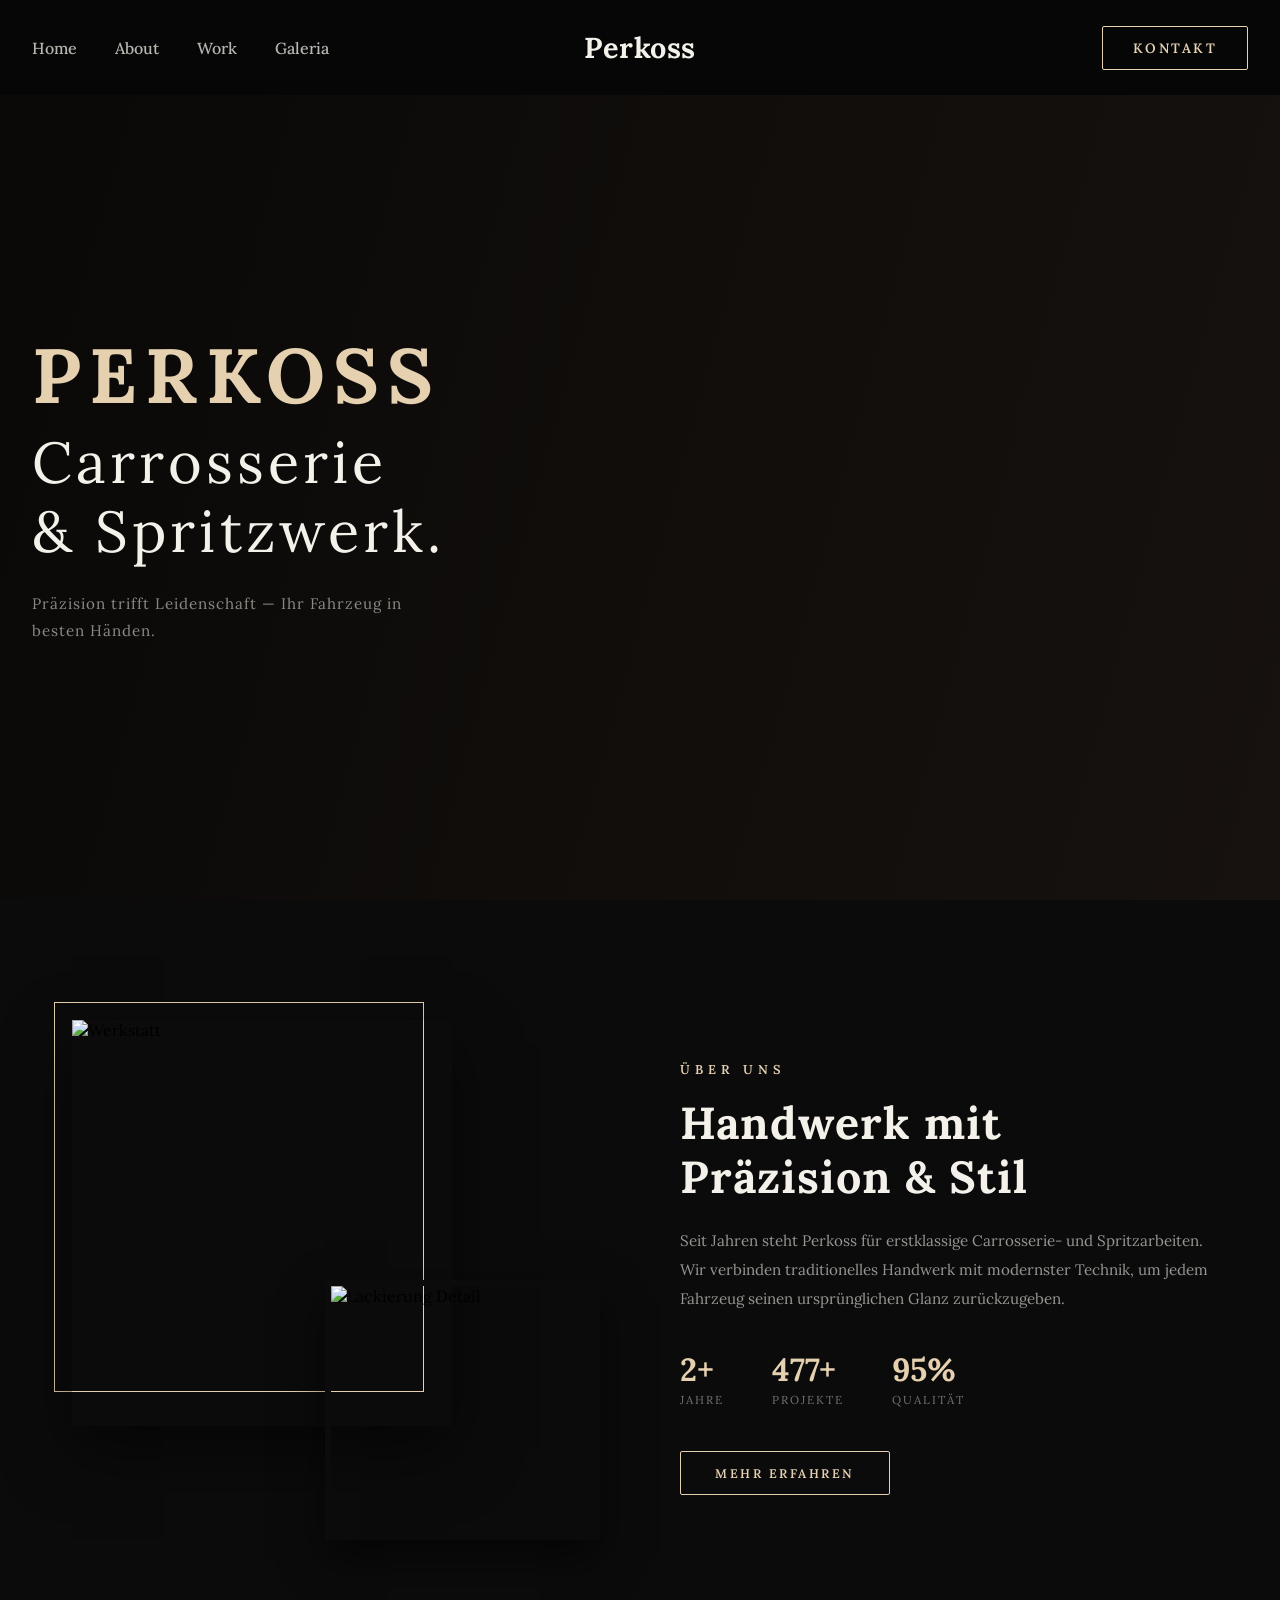
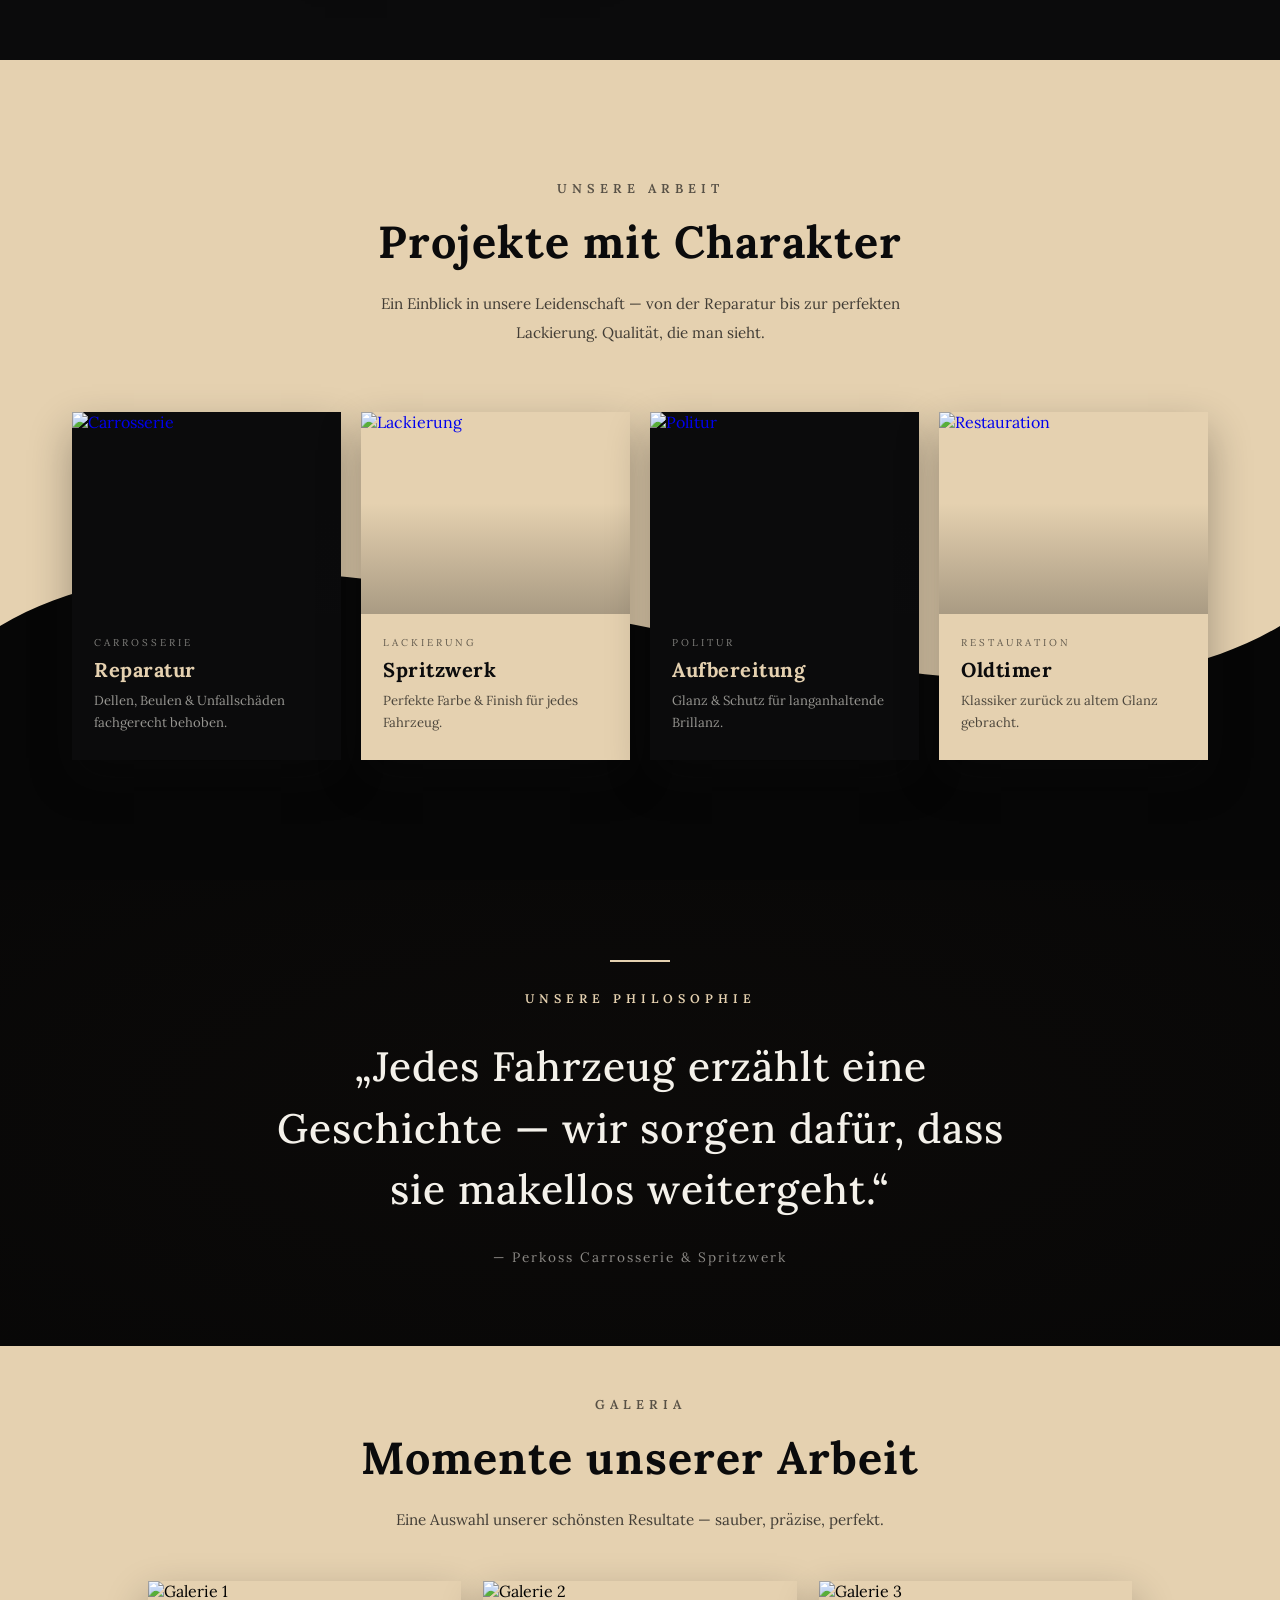
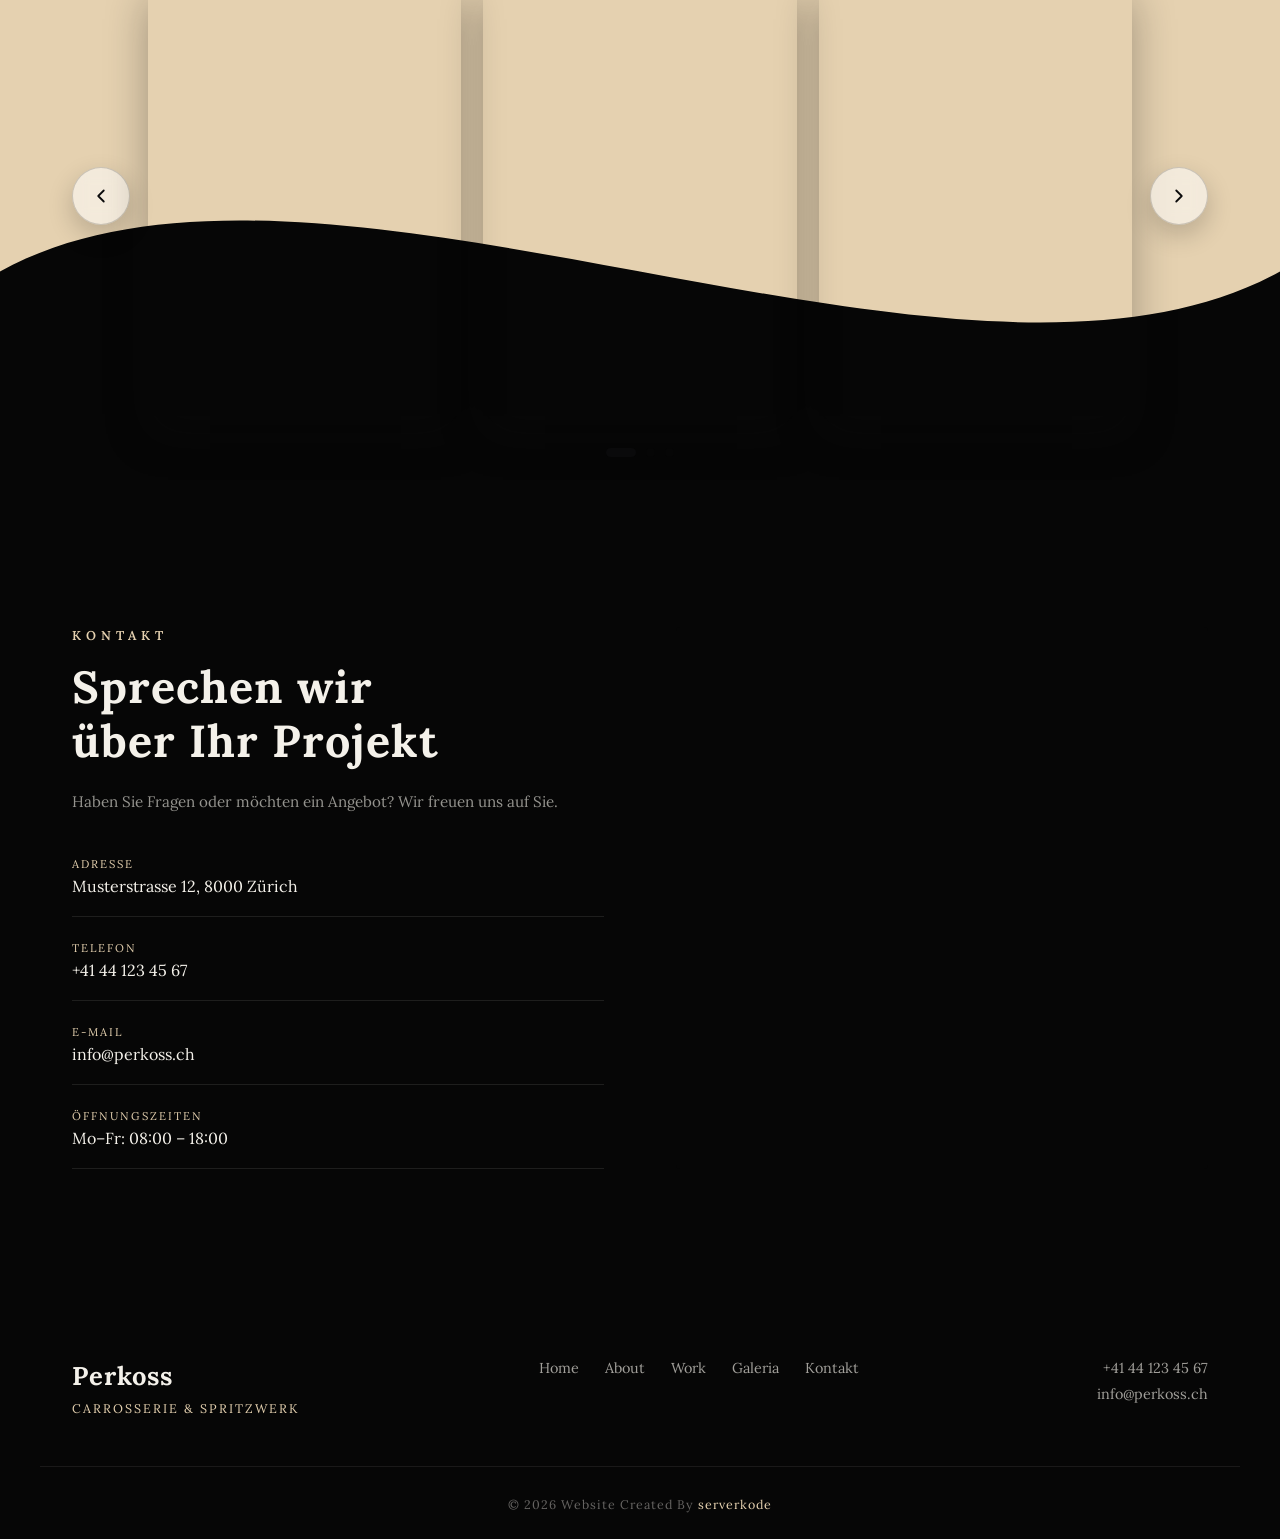
==== commit 2076a089: "Add files via upload" ====
--- a/index.html
+++ b/index.html
@@ -1,1627 +1,510 @@
-<!DOCTYPE html>
-<html lang="de">
-  <head>
-  <link rel="icon" href="logohgm1337.png" type="image/png">
-<!-- Google tag (gtag.js) -->
-<script async src="https://www.googletagmanager.com/gtag/js?id=G-QQBKDJGP5B"></script>
-<script>
-  window.dataLayer = window.dataLayer || [];
-  function gtag(){dataLayer.push(arguments);}
-  gtag('js', new Date());
-
-  gtag('config', 'G-QQBKDJGP5B');
-</script>
-    <meta charset="UTF-8" />
-    <meta name="viewport" content="width=device-width, initial-scale=1.0" />
-    <meta name="robots" content="index, follow, max-image-preview:large" />
-    <meta name="author" content="Hausgarten Meister Lahr" />
-    <meta name="language" content="de" />
-    <link rel="canonical" href="https://hausgartenmeister.de/" />
-
-    <title>Hausgarten Meister Lahr · Reinigung, Gartenpflege & Hochdruckreinigung in Lahr und Umgebung (Ortenau, Schwarzwald)</title>
-    <meta name="description" content="Professionelle Hausreinigung, Gartenpflege, Hochdruckreinigung, Steinreinigung und Abbrucharbeiten in Lahr/Schwarzwald und Umgebung: Offenburg, Kehl, Achern, Ettenheim, Friesenheim, Schwanau, Mahlberg, Kippenheim, Seelbach, Schuttertal, Hohberg, Gengenbach, Haslach, Herbolzheim, Kenzingen, Emmendingen, Freiburg und im gesamten Ortenaukreis. Zuverlässiger lokaler Service für Privat- und Geschäftskunden." />
-
-    <meta name="geo.region" content="DE-BW" />
-    <meta name="geo.placename" content="Lahr/Schwarzwald, Ortenaukreis, Baden-Württemberg" />
-    <meta name="geo.position" content="48.3401;7.8702" />
-    <meta name="ICBM" content="48.3401, 7.8702" />
-    <meta name="theme-color" content="#0A0F1A" />
-
-    <meta property="og:type" content="website" />
-    <meta property="og:locale" content="de_DE" />
-    <meta property="og:site_name" content="Hausgarten Meister Lahr" />
-    <meta property="og:title" content="Hausgarten Meister · Reinigung & Gartenpflege in Lahr und Umgebung" />
-    <meta property="og:description" content="Reinigung, Gartenpflege, Hochdruckreinigung & Abbrucharbeiten in Lahr/Schwarzwald und im gesamten Ortenaukreis – Offenburg, Kehl, Achern, Ettenheim, Gengenbach, Haslach, Emmendingen, Freiburg." />
-    <meta property="og:url" content="https://hausgartenmeister.de/" />
-    <meta property="og:image" content="https://hausgartenmeister.de/images/FIRSTFOTO.jpg" />
-    <meta name="twitter:card" content="summary_large_image" />
-    <meta name="twitter:title" content="Hausgarten Meister Lahr · Reinigung & Gartenpflege" />
-    <meta name="twitter:description" content="Lokaler Full-Service in Lahr und im gesamten Ortenaukreis." />
-    <meta name="twitter:image" content="https://hausgartenmeister.de/images/FIRSTFOTO.jpg" />
-
-    <meta name="keywords" content="Hausgarten Meister Lahr, Reinigungsservice Lahr, Reinigungsfirma Lahr, Reinigungsunternehmen Lahr, Gebäudereinigung Lahr, Hausreinigung Lahr, Wohnungsreinigung Lahr, Büroreinigung Lahr, Gewerbereinigung Lahr, Praxisreinigung Lahr, Treppenhausreinigung Lahr, Fensterreinigung Lahr, Glasreinigung Lahr, Grundreinigung Lahr, Tiefenreinigung Lahr, Einzugsreinigung Lahr, Auszugsreinigung Lahr, Endreinigung Lahr, Bauendreinigung Lahr, Baureinigung Lahr, Teppichreinigung Lahr, Polsterreinigung Lahr, Bodenreinigung Lahr, Fassadenreinigung Lahr, Hochdruckreinigung Lahr, Dampfstrahler Lahr, Steinreinigung Lahr, Pflasterreinigung Lahr, Terrassenreinigung Lahr, Einfahrtsreinigung Lahr, Garagenreinigung Lahr, Kellerreinigung Lahr, Dachrinnenreinigung Lahr, Außenreinigung Lahr, Gartenpflege Lahr, Gartenservice Lahr, Rasenpflege Lahr, Rasenmähen Lahr, Heckenschnitt Lahr, Baumschnitt Lahr, Unkrautentfernung Lahr, Laubentfernung Lahr, Herbstreinigung Lahr, Winterdienst Lahr, Schneeräumung Lahr, Abbrucharbeiten Lahr, Entrümpelung Lahr, Hausmeisterservice Lahr, Reinigung Hugsweier, Reinigung Mietersheim, Reinigung Kuhbach, Reinigung Reichenbach, Reinigung Sulz, Reinigung Langenwinkel, Reinigung Kippenheimweiler, Reinigung Burgheim, Reinigung Dinglingen, Reinigung Stadtmitte Lahr, Gartenpflege Hugsweier, Gartenpflege Mietersheim, Gartenpflege Kuhbach, Gartenpflege Reichenbach, Gartenpflege Sulz Lahr, Gartenpflege Langenwinkel, Gartenpflege Kippenheimweiler, Gartenpflege Burgheim, Hochdruckreinigung Hugsweier, Hochdruckreinigung Mietersheim, Hochdruckreinigung Kuhbach, Hochdruckreinigung Reichenbach, Reinigungsservice Offenburg, Hausreinigung Offenburg, Wohnungsreinigung Offenburg, Büroreinigung Offenburg, Gebäudereinigung Offenburg, Fensterreinigung Offenburg, Hochdruckreinigung Offenburg, Gartenpflege Offenburg, Gartenservice Offenburg, Heckenschnitt Offenburg, Laubentfernung Offenburg, Steinreinigung Offenburg, Pflasterreinigung Offenburg, Terrassenreinigung Offenburg, Fassadenreinigung Offenburg, Reinigungsservice Kehl, Hausreinigung Kehl, Wohnungsreinigung Kehl, Büroreinigung Kehl, Gebäudereinigung Kehl, Fensterreinigung Kehl, Hochdruckreinigung Kehl, Gartenpflege Kehl, Heckenschnitt Kehl, Laubentfernung Kehl, Pflasterreinigung Kehl, Terrassenreinigung Kehl, Reinigungsservice Achern, Hausreinigung Achern, Büroreinigung Achern, Gebäudereinigung Achern, Fensterreinigung Achern, Hochdruckreinigung Achern, Gartenpflege Achern, Heckenschnitt Achern, Pflasterreinigung Achern, Terrassenreinigung Achern, Reinigungsservice Oberkirch, Hausreinigung Oberkirch, Büroreinigung Oberkirch, Gartenpflege Oberkirch, Hochdruckreinigung Oberkirch, Heckenschnitt Oberkirch, Reinigungsservice Gengenbach, Hausreinigung Gengenbach, Büroreinigung Gengenbach, Gebäudereinigung Gengenbach, Gartenpflege Gengenbach, Hochdruckreinigung Gengenbach, Heckenschnitt Gengenbach, Reinigungsservice Haslach, Hausreinigung Haslach, Büroreinigung Haslach, Gartenpflege Haslach, Hochdruckreinigung Haslach, Reinigungsservice Hausach, Hausreinigung Hausach, Gartenpflege Hausach, Hochdruckreinigung Hausach, Reinigungsservice Wolfach, Hausreinigung Wolfach, Gartenpflege Wolfach, Reinigungsservice Zell am Harmersbach, Hausreinigung Zell am Harmersbach, Gartenpflege Zell am Harmersbach, Reinigungsservice Friesenheim, Hausreinigung Friesenheim, Wohnungsreinigung Friesenheim, Büroreinigung Friesenheim, Fensterreinigung Friesenheim, Hochdruckreinigung Friesenheim, Gartenpflege Friesenheim, Heckenschnitt Friesenheim, Laubentfernung Friesenheim, Pflasterreinigung Friesenheim, Terrassenreinigung Friesenheim, Reinigungsservice Schwanau, Hausreinigung Schwanau, Wohnungsreinigung Schwanau, Büroreinigung Schwanau, Fensterreinigung Schwanau, Hochdruckreinigung Schwanau, Gartenpflege Schwanau, Heckenschnitt Schwanau, Pflasterreinigung Schwanau, Terrassenreinigung Schwanau, Reinigungsservice Meißenheim, Hausreinigung Meißenheim, Büroreinigung Meißenheim, Hochdruckreinigung Meißenheim, Gartenpflege Meißenheim, Reinigungsservice Mahlberg, Hausreinigung Mahlberg, Büroreinigung Mahlberg, Hochdruckreinigung Mahlberg, Gartenpflege Mahlberg, Pflasterreinigung Mahlberg, Reinigungsservice Kippenheim, Hausreinigung Kippenheim, Büroreinigung Kippenheim, Hochdruckreinigung Kippenheim, Gartenpflege Kippenheim, Pflasterreinigung Kippenheim, Reinigungsservice Ettenheim, Hausreinigung Ettenheim, Wohnungsreinigung Ettenheim, Büroreinigung Ettenheim, Gebäudereinigung Ettenheim, Fensterreinigung Ettenheim, Hochdruckreinigung Ettenheim, Gartenpflege Ettenheim, Heckenschnitt Ettenheim, Pflasterreinigung Ettenheim, Terrassenreinigung Ettenheim, Reinigungsservice Seelbach, Hausreinigung Seelbach, Büroreinigung Seelbach, Hochdruckreinigung Seelbach, Gartenpflege Seelbach, Heckenschnitt Seelbach, Reinigungsservice Schuttertal, Hausreinigung Schuttertal, Gartenpflege Schuttertal, Hochdruckreinigung Schuttertal, Reinigungsservice Hohberg, Hausreinigung Hohberg, Büroreinigung Hohberg, Hochdruckreinigung Hohberg, Gartenpflege Hohberg, Pflasterreinigung Hohberg, Terrassenreinigung Hohberg, Reinigungsservice Kappel-Grafenhausen, Hausreinigung Kappel-Grafenhausen, Hochdruckreinigung Kappel-Grafenhausen, Gartenpflege Kappel-Grafenhausen, Reinigungsservice Rust, Hausreinigung Rust, Büroreinigung Rust, Hochdruckreinigung Rust, Gartenpflege Rust, Reinigungsservice Ringsheim, Hausreinigung Ringsheim, Hochdruckreinigung Ringsheim, Gartenpflege Ringsheim, Reinigungsservice Herbolzheim, Hausreinigung Herbolzheim, Wohnungsreinigung Herbolzheim, Büroreinigung Herbolzheim, Fensterreinigung Herbolzheim, Hochdruckreinigung Herbolzheim, Gartenpflege Herbolzheim, Heckenschnitt Herbolzheim, Pflasterreinigung Herbolzheim, Terrassenreinigung Herbolzheim, Reinigungsservice Kenzingen, Hausreinigung Kenzingen, Wohnungsreinigung Kenzingen, Büroreinigung Kenzingen, Fensterreinigung Kenzingen, Hochdruckreinigung Kenzingen, Gartenpflege Kenzingen, Heckenschnitt Kenzingen, Pflasterreinigung Kenzingen, Reinigungsservice Endingen, Hausreinigung Endingen, Hochdruckreinigung Endingen, Gartenpflege Endingen, Reinigungsservice Emmendingen, Hausreinigung Emmendingen, Wohnungsreinigung Emmendingen, Büroreinigung Emmendingen, Gebäudereinigung Emmendingen, Fensterreinigung Emmendingen, Hochdruckreinigung Emmendingen, Gartenpflege Emmendingen, Heckenschnitt Emmendingen, Laubentfernung Emmendingen, Pflasterreinigung Emmendingen, Terrassenreinigung Emmendingen, Fassadenreinigung Emmendingen, Reinigungsservice Waldkirch, Hausreinigung Waldkirch, Büroreinigung Waldkirch, Hochdruckreinigung Waldkirch, Gartenpflege Waldkirch, Heckenschnitt Waldkirch, Reinigungsservice Elzach, Hausreinigung Elzach, Hochdruckreinigung Elzach, Gartenpflege Elzach, Reinigungsservice Teningen, Hausreinigung Teningen, Hochdruckreinigung Teningen, Gartenpflege Teningen, Reinigungsservice Freiburg, Hausreinigung Freiburg, Wohnungsreinigung Freiburg, Büroreinigung Freiburg, Gebäudereinigung Freiburg, Fensterreinigung Freiburg, Hochdruckreinigung Freiburg, Gartenpflege Freiburg, Heckenschnitt Freiburg, Pflasterreinigung Freiburg, Terrassenreinigung Freiburg, Reinigungsservice Renchen, Reinigungsservice Sasbach, Reinigungsservice Sasbachwalden, Reinigungsservice Lautenbach, Reinigungsservice Oppenau, Reinigungsservice Berghaupten, Reinigungsservice Ohlsbach, Reinigungsservice Ortenberg, Reinigungsservice Willstätt, Reinigungsservice Appenweier, Reinigungsservice Durbach, Reinigungsservice Steinach, Reinigungsservice Biberach Baden, Reinigungsservice Ottenhöfen, Reinigungsservice Kappelrodeck, Reinigungsservice Hornberg, Reinigungsservice Oberharmersbach, Reinigungsservice Nordrach, Reinigungsservice Bad Peterstal-Griesbach, Hausreinigung Renchen, Hausreinigung Sasbach, Hausreinigung Lautenbach, Hausreinigung Oppenau, Hausreinigung Berghaupten, Hausreinigung Ohlsbach, Hausreinigung Ortenberg, Hausreinigung Willstätt, Hausreinigung Appenweier, Hausreinigung Durbach, Hausreinigung Steinach, Hausreinigung Biberach Baden, Hausreinigung Kappelrodeck, Gartenpflege Renchen, Gartenpflege Sasbach, Gartenpflege Lautenbach, Gartenpflege Oppenau, Gartenpflege Berghaupten, Gartenpflege Ohlsbach, Gartenpflege Ortenberg, Gartenpflege Willstätt, Gartenpflege Appenweier, Gartenpflege Durbach, Gartenpflege Steinach, Gartenpflege Biberach, Gartenpflege Kappelrodeck, Hochdruckreinigung Renchen, Hochdruckreinigung Sasbach, Hochdruckreinigung Lautenbach, Hochdruckreinigung Oppenau, Hochdruckreinigung Berghaupten, Hochdruckreinigung Ohlsbach, Hochdruckreinigung Ortenberg, Hochdruckreinigung Willstätt, Hochdruckreinigung Appenweier, Hochdruckreinigung Durbach, Hochdruckreinigung Steinach, Reinigungsservice Bühl, Hausreinigung Bühl, Gartenpflege Bühl, Hochdruckreinigung Bühl, Reinigungsservice Rastatt, Reinigungsservice Rheinau, Reinigungsfirma Ortenaukreis, Reinigung Ortenau, Gartenservice Ortenau, Hochdruckreinigung Ortenau, Reinigung Schwarzwald, Gartenpflege Schwarzwald, Hausmeister Lahr, Hausmeister Ortenau, Reinigungskraft Lahr, Putzfrau Lahr, Putzkraft Lahr, Putzdienst Lahr, Putzservice Lahr, Cleaning Service Lahr Germany, House Cleaning Lahr, Office Cleaning Lahr, Garden Service Lahr, Pressure Washing Lahr, Reinigung in der Nähe Lahr, Gartenpflege in meiner Nähe Lahr, lokaler Reinigungsservice Lahr, lokale Gartenpflege Lahr, günstige Reinigung Lahr, günstige Gartenpflege Lahr, Frühjahrsputz Lahr, Frühlingsputz Lahr, Sommerreinigung Lahr, Winterreinigung Lahr, Saisonreinigung Lahr, Vorgartenpflege Lahr, Hinterhofreinigung Lahr, Hofreinigung Lahr, Innenhofreinigung Lahr, Balkonreinigung Lahr, Dachreinigung Lahr, Treppenreinigung Lahr, Eingangsreinigung Lahr, Müllplatzreinigung Lahr, Mülltonnenreinigung Lahr, Container-Reinigung Lahr, Werkstattreinigung Lahr, Lagerreinigung Lahr, Industriereinigung Lahr, Restaurantreinigung Lahr, Praxisreinigung Ortenau, Schulreinigung Lahr, Kindergartenreinigung Lahr, Vereinsreinigung Lahr, Hilti Abbruch Lahr, Hilti Bohrhammer Lahr, Stemmarbeiten Lahr, Mauerdurchbruch Lahr, Entkernung Lahr, Kernbohrung Lahr, leichter Abbruch Lahr, kleine Abbrucharbeiten Lahr, Garten anlegen Lahr, Beet anlegen Lahr, Mulchen Lahr, Vertikutieren Lahr, Rasen vertikutieren Lahr, Rasen düngen Lahr, Rasen neu anlegen Lahr, Rollrasen Lahr, Steingarten Lahr, Pflanzarbeiten Lahr, Strauchschnitt Lahr, Obstbaumschnitt Lahr, Formschnitt Lahr, Thujahecke schneiden Lahr, Buchsbaum schneiden Lahr, Wildwuchs entfernen Lahr, Moosentfernung Lahr, Algenentfernung Lahr, Grünbelag entfernen Lahr, Pflastersteine reinigen Lahr, Betonreinigung Lahr, Klinkerreinigung Lahr, WPC-Reinigung Lahr, Holzterrassenreinigung Lahr, Carportreinigung Lahr, Gehwegreinigung Lahr, Hofeinfahrtreinigung Lahr, Reinigung mit Hochdruck Lahr Schwarzwald, Reinigung mit Dampfstrahler Lahr" />
-    <link href="https://fonts.googleapis.com/css2?family=Playfair+Display:wght@400;500;600;700&display=swap" rel="stylesheet">
-    <script src="https://cdn.tailwindcss.com"></script>
-    <script>
-      tailwind.config = {
-        theme: {
-          extend: {
-            colors: {
-              'deep-navy': '#0A0F1A',
-              'lighter-navy': '#161B28',
-              'soft-gold': '#E5D1B0',
-              'muted-gray': '#A0A5B1',
-              'white': '#FFFFFF',
-            },
-            fontFamily: {
-              sans: ['Playfair Display', 'serif'],
-            },
-            boxShadow: {
-              glow: '0 25px 80px rgba(15, 23, 42, 0.08)',
-            },
-            backgroundImage: {
-              aura: 'radial-gradient(circle at top, rgba(15, 23, 42, 0.05), transparent 30%), radial-gradient(circle at center, rgba(15, 23, 42, 0.03), transparent 35%), radial-gradient(circle at bottom right, rgba(15, 23, 42, 0.02), transparent 25%)',
-            },
-          },
-        },
-      };
-    </script>
-    <style>
-      :root {
-        color-scheme: dark;
-      }
-      html {
-        scroll-behavior: smooth;
-      }
-      body {
-        background: #0A0F1A;
-        min-height: 100%;
-      }
-      body::before {
-        content: '';
-        position: fixed;
-        inset: 0;
-        pointer-events: none;
-        background-image: radial-gradient(rgba(0,0,0,0.04) 1px, transparent 1px);
-        background-size: 18px 18px;
-        opacity: 0.22;
-        z-index: -1;
-      }
-      #home {
-        position: relative;
-        overflow: hidden;
-        margin-top: 2rem;
-        isolation: isolate;
-      }
-      #home::before {
-        content: '';
-        position: absolute;
-        inset: -20% -10% auto -10%;
-        height: 90%;
-        pointer-events: none;
-        background-image: radial-gradient(circle at 20% 20%, rgba(229,209,176,0.18), transparent 40%),
-                          radial-gradient(circle at 80% 30%, rgba(229,209,176,0.10), transparent 45%),
-                          radial-gradient(circle at 50% 90%, rgba(229,209,176,0.06), transparent 50%);
-        opacity: 1;
-        transform: translate3d(var(--hero-parallax, 0px), 0, 0);
-        transition: transform 0.12s ease-out;
-        z-index: 0;
-      }
-      #home::after {
-        content: '';
-        position: absolute;
-        inset: 0;
-        pointer-events: none;
-        background-image: linear-gradient(rgba(229,209,176,0.04) 1px, transparent 1px),
-                          linear-gradient(90deg, rgba(229,209,176,0.04) 1px, transparent 1px);
-        background-size: 60px 60px;
-        mask-image: radial-gradient(ellipse at center, black 30%, transparent 75%);
-        -webkit-mask-image: radial-gradient(ellipse at center, black 30%, transparent 75%);
-        z-index: 0;
-      }
-      #home > .mx-auto {
-        position: relative;
-        z-index: 1;
-      }
-      .hero-title {
-        background: linear-gradient(135deg, #FFFFFF 0%, #E5D1B0 50%, #FFFFFF 100%);
-        -webkit-background-clip: text;
-        background-clip: text;
-        -webkit-text-fill-color: transparent;
-        background-size: 200% auto;
-        animation: shine 6s linear infinite;
-      }
-      @keyframes shine {
-        0% { background-position: 0% center; }
-        100% { background-position: 200% center; }
-      }
-      .hero-badge {
-        position: relative;
-        overflow: hidden;
-      }
-      .hero-badge::before {
-        content: '';
-        position: absolute;
-        inset: 0;
-        background: linear-gradient(90deg, transparent, rgba(229,209,176,0.4), transparent);
-        transform: translateX(-100%);
-        animation: badgeShine 3s ease-in-out infinite;
-      }
-      @keyframes badgeShine {
-        0%, 100% { transform: translateX(-100%); }
-        50% { transform: translateX(100%); }
-      }
-      .pulse-dot {
-        position: relative;
-      }
-      .pulse-dot::before {
-        content: '';
-        position: absolute;
-        inset: -4px;
-        border-radius: 9999px;
-        background: #22c55e;
-        opacity: 0.5;
-        animation: pulseDot 2s ease-out infinite;
-      }
-      @keyframes pulseDot {
-        0% { transform: scale(1); opacity: 0.6; }
-        100% { transform: scale(2.2); opacity: 0; }
-      }
-      .hero-cta-primary {
-        position: relative;
-        overflow: hidden;
-      }
-      .hero-cta-primary::after {
-        content: '';
-        position: absolute;
-        inset: 0;
-        background: linear-gradient(120deg, transparent 30%, rgba(255,255,255,0.5) 50%, transparent 70%);
-        transform: translateX(-100%);
-        transition: transform 0.6s ease;
-      }
-      .hero-cta-primary:hover::after {
-        transform: translateX(100%);
-      }
-      .hero-image-wrap {
-        position: relative;
-      }
-      .hero-image-wrap::before {
-        content: '';
-        position: absolute;
-        inset: -1px;
-        border-radius: inherit;
-        padding: 1px;
-        background: linear-gradient(135deg, rgba(229,209,176,0.7), rgba(229,209,176,0.05) 40%, rgba(229,209,176,0.05) 60%, rgba(229,209,176,0.5));
-        -webkit-mask: linear-gradient(#000 0 0) content-box, linear-gradient(#000 0 0);
-        mask: linear-gradient(#000 0 0) content-box, linear-gradient(#000 0 0);
-        -webkit-mask-composite: xor;
-        mask-composite: exclude;
-        pointer-events: none;
-        z-index: 2;
-      }
-      .hero-image-wrap img {
-        transition: transform 1.2s cubic-bezier(0.2, 0.8, 0.2, 1);
-      }
-      .hero-image-wrap:hover img {
-        transform: scale(1.05);
-      }
-      .hero-deco-blob {
-        position: absolute;
-        border-radius: 9999px;
-        filter: blur(60px);
-        opacity: 0.5;
-        z-index: 0;
-        pointer-events: none;
-      }
-      .hero-deco-blob.one {
-        top: -40px;
-        right: -40px;
-        width: 240px;
-        height: 240px;
-        background: radial-gradient(circle, rgba(229,209,176,0.45), transparent 70%);
-        animation: blobMove 12s ease-in-out infinite;
-      }
-      .hero-deco-blob.two {
-        bottom: -60px;
-        left: -60px;
-        width: 280px;
-        height: 280px;
-        background: radial-gradient(circle, rgba(34,197,94,0.18), transparent 70%);
-        animation: blobMove 15s ease-in-out infinite reverse;
-      }
-      @keyframes blobMove {
-        0%, 100% { transform: translate(0, 0) scale(1); }
-        50% { transform: translate(20px, -20px) scale(1.1); }
-      }
-      .floating-card {
-        animation: float 6s ease-in-out infinite;
-      }
-      @keyframes float {
-        0%, 100% { transform: translateY(0); }
-        50% { transform: translateY(-8px); }
-      }
-      .floating-card-tr {
-        animation: float 7s ease-in-out infinite 1s;
-      }
-      .about-bg-glow {
-        position: absolute;
-        inset: 0;
-        pointer-events: none;
-        background-image:
-          radial-gradient(ellipse at 15% 20%, rgba(229,209,176,0.08), transparent 45%),
-          radial-gradient(ellipse at 85% 80%, rgba(229,209,176,0.05), transparent 45%);
-        z-index: 0;
-      }
-      #core > .reveal,
-      #core > .grid {
-        position: relative;
-        z-index: 1;
-      }
-      .service-card {
-        position: relative;
-        overflow: hidden;
-        transition: transform 0.4s ease, border-color 0.4s ease;
-      }
-      .service-card:hover {
-        transform: translateY(-6px);
-        border-color: rgba(229,209,176,0.4);
-      }
-      .service-card .svc-img {
-        transition: transform 0.8s cubic-bezier(0.2, 0.8, 0.2, 1);
-      }
-      .service-card:hover .svc-img {
-        transform: scale(1.08);
-      }
-      .gallery-tile {
-        position: relative;
-        overflow: hidden;
-      }
-      .gallery-tile img {
-        transition: transform 0.9s cubic-bezier(0.2, 0.8, 0.2, 1), filter 0.5s ease;
-        filter: saturate(0.9);
-      }
-      .gallery-tile:hover img {
-        transform: scale(1.08);
-        filter: saturate(1.1);
-      }
-      .gallery-tile::after {
-        content: '';
-        position: absolute;
-        inset: 0;
-        background: linear-gradient(180deg, transparent 50%, rgba(10,15,26,0.85) 100%);
-        opacity: 0;
-        transition: opacity 0.4s ease;
-      }
-      .gallery-tile:hover::after {
-        opacity: 1;
-      }
-      .gallery-tile .tile-label {
-        position: absolute;
-        bottom: 0;
-        left: 0;
-        right: 0;
-        padding: 1rem 1.25rem;
-        transform: translateY(20px);
-        opacity: 0;
-        transition: transform 0.4s ease, opacity 0.4s ease;
-        z-index: 2;
-      }
-      .gallery-tile:hover .tile-label {
-        transform: translateY(0);
-        opacity: 1;
-      }
-      .blog-card {
-        transition: transform 0.4s ease, border-color 0.4s ease;
-      }
-      .blog-card:hover {
-        transform: translateY(-6px);
-      }
-      .blog-card .blog-img {
-        transition: transform 0.8s cubic-bezier(0.2, 0.8, 0.2, 1);
-      }
-      .blog-card:hover .blog-img {
-        transform: scale(1.06);
-      }
-      .blog-card .arrow {
-        transition: transform 0.3s ease;
-      }
-      .blog-card:hover .arrow {
-        transform: translateX(4px);
-      }
-      .why-card {
-        position: relative;
-        overflow: hidden;
-        transition: transform 0.4s ease, border-color 0.4s ease;
-      }
-      .why-card:hover {
-        transform: translateY(-6px);
-      }
-      .why-card .why-num {
-        position: absolute;
-        top: -10px;
-        right: 12px;
-        font-size: 7rem;
-        font-weight: 700;
-        line-height: 1;
-        opacity: 0.06;
-        pointer-events: none;
-        font-family: 'Playfair Display', serif;
-      }
-      .why-card-dark .why-num { color: #E5D1B0; }
-      .why-card-gold .why-num { color: #0A0F1A; opacity: 0.08; }
-      .why-icon {
-        position: relative;
-        transition: transform 0.4s ease;
-      }
-      .why-card:hover .why-icon {
-        transform: scale(1.08) rotate(-5deg);
-      }
-      .ba-compare {
-        position: relative;
-        overflow: hidden;
-        border-radius: 1.5rem;
-        cursor: ew-resize;
-        user-select: none;
-      }
-      @media (min-width: 640px) {
-        .ba-compare { border-radius: 2rem; }
-      }
-      .ba-compare img {
-        display: block;
-        width: 100%;
-        height: 100%;
-        object-fit: cover;
-        pointer-events: none;
-      }
-      .ba-compare .ba-after {
-        position: absolute;
-        inset: 0;
-        clip-path: inset(0 0 0 var(--ba-pos, 50%));
-      }
-      .ba-handle {
-        position: absolute;
-        top: 0;
-        bottom: 0;
-        left: var(--ba-pos, 50%);
-        width: 3px;
-        background: #E5D1B0;
-        box-shadow: 0 0 20px rgba(229,209,176,0.6);
-        transform: translateX(-50%);
-        pointer-events: none;
-        z-index: 3;
-      }
-      .ba-handle::before {
-        content: '';
-        position: absolute;
-        top: 50%;
-        left: 50%;
-        transform: translate(-50%, -50%);
-        width: 44px;
-        height: 44px;
-        border-radius: 9999px;
-        background: #E5D1B0;
-        box-shadow: 0 8px 24px rgba(0,0,0,0.4);
-      }
-      .ba-handle::after {
-        content: '⇄';
-        position: absolute;
-        top: 50%;
-        left: 50%;
-        transform: translate(-50%, -50%);
-        color: #0A0F1A;
-        font-size: 18px;
-        font-weight: 700;
-        z-index: 1;
-      }
-      .ba-label {
-        position: absolute;
-        top: 12px;
-        padding: 6px 12px;
-        border-radius: 9999px;
-        font-size: 10px;
-        font-weight: 600;
-        letter-spacing: 0.2em;
-        text-transform: uppercase;
-        backdrop-filter: blur(8px);
-        z-index: 2;
-      }
-      .ba-label.before { left: 12px; background: rgba(10,15,26,0.75); color: #A0A5B1; }
-      .ba-label.after { right: 12px; background: rgba(229,209,176,0.9); color: #0A0F1A; }
-      .rating-stars svg {
-        fill: #E5D1B0;
-      }
-      .corner-accent {
-        position: absolute;
-        width: 36px;
-        height: 36px;
-        border: 2px solid rgba(229,209,176,0.5);
-        z-index: 3;
-        pointer-events: none;
-      }
-      .corner-accent.tl { top: 14px; left: 14px; border-right: 0; border-bottom: 0; border-top-left-radius: 12px; }
-      .corner-accent.br { bottom: 14px; right: 14px; border-left: 0; border-top: 0; border-bottom-right-radius: 12px; }
-      @media (max-width: 640px) {
-        .corner-accent { width: 24px; height: 24px; }
-        .corner-accent.tl { top: 10px; left: 10px; }
-        .corner-accent.br { bottom: 10px; right: 10px; }
-      }
-      .reveal {
-        opacity: 0;
-        transform: translateY(1.25rem) scale(0.98);
-        transition: opacity 0.8s ease, transform 0.8s ease;
-        will-change: opacity, transform;
-      }
-      .reveal.visible {
-        opacity: 1;
-        transform: translateY(0) scale(1);
-      }
-      .reveal-delay-small {
-        transition-delay: 0.12s;
-      }
-      .reveal-delay-medium {
-        transition-delay: 0.22s;
-      }
-      .reveal-delay-large {
-        transition-delay: 0.32s;
-      }
-      .animate-left {
-        opacity: 0;
-        transform: translateX(-50px);
-        transition: opacity 0.8s ease, transform 0.8s ease;
-        will-change: opacity, transform;
-      }
-      .animate-left.visible {
-        opacity: 1;
-        transform: translateX(0);
-      }
-      .animate-right {
-        opacity: 0;
-        transform: translateX(50px);
-        transition: opacity 0.8s ease, transform 0.8s ease;
-        will-change: opacity, transform;
-      }
-      .animate-right.visible {
-        opacity: 1;
-        transform: translateX(0);
-      }
-      a,
-      button {
-        transition: transform 0.25s ease, box-shadow 0.25s ease, background-color 0.25s ease, color 0.25s ease, border-color 0.25s ease;
-      }
-      a:hover,
-      button:hover {
-        transform: translateY(-1px) scale(1.01);
-      }
-      a:active,
-      button:active {
-        transform: translateY(0) scale(0.98);
-      }
-      .pressed {
-        transform: translateY(1px) scale(0.98) !important;
-      }
-      a,
-      button {
-        cursor: pointer;
-      }
-      .hover-soft-shadow:hover {
-        box-shadow: 0 24px 60px rgba(15, 23, 42, 0.16);
-      }
-      .card-hover {
-        transition: transform 0.35s ease, box-shadow 0.35s ease, border-color 0.35s ease;
-      }
-      .card-hover:hover {
-        transform: translateY(-6px);
-        border-color: rgba(229, 209, 176, 0.24);
-        box-shadow: 0 30px 75px rgba(15, 23, 42, 0.12);
-      }
-      .section-block {
-        opacity: 0;
-        transform: translateY(1.5rem);
-        transition: opacity 0.9s ease, transform 0.9s ease;
-      }
-      .section-block.visible {
-        opacity: 1;
-        transform: translateY(0);
-      }
-      .swipe-left,
-      .swipe-right {
-        opacity: 0;
-        transform: translateX(0) translateY(1.5rem);
-        transition: opacity 2.4s ease, transform 2.4s ease;
-      }
-      .swipe-left {
-        transform: translateX(-2.25rem) translateY(1.5rem);
-      }
-      .swipe-right {
-        transform: translateX(2.25rem) translateY(1.5rem);
-      }
-      .swipe-left.visible,
-      .swipe-right.visible {
-        opacity: 1;
-        transform: translateX(0) translateY(0);
-      }
-      .hero-text {
-        animation: slideInLeft 1s ease-out 0.2s both;
-      }
-      .hero-image {
-        animation: slideInRight 1s ease-out 0.4s both;
-      }
-      @keyframes slideInLeft {
-        from { transform: translateX(-50px); opacity: 0; }
-        to { transform: translateX(0); opacity: 1; }
-      }
-      @keyframes slideInRight {
-        from { transform: translateX(50px); opacity: 0; }
-        to { transform: translateX(0); opacity: 1; }
-      }
-      details summary::-webkit-details-marker {
-        display: none;
-      }
-      details summary {
-        list-style: none;
-      }
-      #main-header.header--hidden {
-        transform: translateY(-110%);
-      }
-      details[open] summary .faq-icon {
-        transform: rotate(180deg);
-      }
-      .faq-icon {
-        transition: transform 0.3s ease;
-      }
-      /* Header */
-      #main-header {
-        position: fixed;
-        top: 0;
-        left: 0;
-        right: 0;
-        z-index: 50;
-        background: rgba(10, 15, 26, 0.6);
-        backdrop-filter: blur(20px) saturate(140%);
-        -webkit-backdrop-filter: blur(20px) saturate(140%);
-        border-bottom: 1px solid rgba(229,209,176,0.08);
-        transform: translateY(0);
-        transition: transform 0.35s cubic-bezier(0.4, 0, 0.2, 1), background 0.3s ease, box-shadow 0.3s ease, border-color 0.3s ease;
-        will-change: transform;
-      }
-      body {
-        padding-top: 64px;
-      }
-      @media (min-width: 640px) {
-        body { padding-top: 72px; }
-      }
-      #main-header.header--scrolled {
-        background: rgba(10, 15, 26, 0.85);
-        border-bottom-color: rgba(229,209,176,0.15);
-        box-shadow: 0 8px 32px rgba(0,0,0,0.3);
-      }
-      .nav-link {
-        position: relative;
-        padding: 0.5rem 0;
-      }
-      .nav-link::after {
-        content: '';
-        position: absolute;
-        left: 50%;
-        bottom: -2px;
-        width: 0;
-        height: 2px;
-        background: linear-gradient(90deg, transparent, #E5D1B0, transparent);
-        transform: translateX(-50%);
-        transition: width 0.3s ease;
-      }
-      .nav-link:hover::after,
-      .nav-link.active::after {
-        width: 100%;
-      }
-      .logo-mark {
-        display: inline-flex;
-        align-items: center;
-        gap: 0.625rem;
-      }
-      .logo-mark .logo-dot {
-        width: 28px;
-        height: 28px;
-        border-radius: 9px;
-        background: linear-gradient(135deg, #E5D1B0, #c9b48f);
-        display: flex;
-        align-items: center;
-        justify-content: center;
-        color: #0A0F1A;
-        font-weight: 700;
-        font-size: 14px;
-        box-shadow: 0 6px 18px -4px rgba(229,209,176,0.5);
-      }
-      /* Hamburger button */
-      .hamburger-btn {
-        position: relative;
-        width: 44px;
-        height: 44px;
-        border-radius: 14px;
-        background: rgba(229,209,176,0.08);
-        border: 1px solid rgba(229,209,176,0.18);
-        display: inline-flex;
-        align-items: center;
-        justify-content: center;
-        transition: background 0.3s ease, border-color 0.3s ease;
-      }
-      @media (hover: hover) {
-        .hamburger-btn:hover {
-          background: rgba(229,209,176,0.15);
-          border-color: rgba(229,209,176,0.35);
-        }
-      }
-      /* Keep the header hamburger above the mobile menu overlay so it can toggle open/close */
-      #mobile-menu-button {
-        position: relative;
-        z-index: 70;
-      }
-      /* In-menu X also closes the menu (handled by JS delegation) */
-      #mobile-menu-close {
-        position: relative;
-        z-index: 70;
-      }
-      .hamburger-btn:focus {
-        outline: none;
-      }
-      .hamburger-btn:focus-visible {
-        outline: 2px solid rgba(229,209,176,0.6);
-        outline-offset: 2px;
-      }
-      .hamburger-icon {
-        position: relative;
-        width: 20px;
-        height: 14px;
-        pointer-events: none;
-      }
-      .hamburger-icon span {
-        position: absolute;
-        left: 0;
-        width: 100%;
-        height: 2px;
-        background: #E5D1B0;
-        border-radius: 2px;
-        pointer-events: none;
-        transition: transform 0.4s cubic-bezier(0.68,-0.55,0.27,1.55), opacity 0.3s, top 0.3s, width 0.3s;
-      }
-      .hamburger-icon span:nth-child(1) { top: 0; }
-      .hamburger-icon span:nth-child(2) { top: 6px; width: 70%; }
-      .hamburger-icon span:nth-child(3) { top: 12px; }
-      .hamburger-btn.is-open .hamburger-icon span:nth-child(1) {
-        top: 6px;
-        transform: rotate(45deg);
-      }
-      .hamburger-btn.is-open .hamburger-icon span:nth-child(2) {
-        opacity: 0;
-        transform: translateX(-10px);
-      }
-      .hamburger-btn.is-open .hamburger-icon span:nth-child(3) {
-        top: 6px;
-        transform: rotate(-45deg);
-      }
-      /* Mobile menu - full screen overlay */
-      #mobile-menu {
-        position: fixed;
-        inset: 0;
-        z-index: 60;
-        background: rgba(10, 15, 26, 0.96);
-        backdrop-filter: blur(24px);
-        -webkit-backdrop-filter: blur(24px);
-        opacity: 0;
-        visibility: hidden;
-        transition: opacity 0.4s ease, visibility 0.4s ease;
-      }
-      #mobile-menu.is-open {
-        opacity: 1;
-        visibility: visible;
-      }
-      #mobile-menu::before {
-        content: '';
-        position: absolute;
-        inset: 0;
-        background-image:
-          radial-gradient(circle at 20% 20%, rgba(229,209,176,0.12), transparent 40%),
-          radial-gradient(circle at 80% 80%, rgba(229,209,176,0.08), transparent 40%);
-        pointer-events: none;
-      }
-      .mobile-nav-link {
-        display: flex;
-        align-items: center;
-        gap: 1rem;
-        padding: 1rem 1.25rem;
-        border-radius: 1rem;
-        border: 1px solid rgba(229,209,176,0.08);
-        background: rgba(229,209,176,0.03);
-        color: #E5D1B0;
-        font-size: 1.125rem;
-        font-weight: 500;
-        opacity: 0;
-        transform: translateX(-20px);
-        transition: background 0.3s ease, border-color 0.3s ease, transform 0.5s ease, opacity 0.5s ease;
-      }
-      #mobile-menu.is-open .mobile-nav-link {
-        opacity: 1;
-        transform: translateX(0);
-      }
-      #mobile-menu.is-open .mobile-nav-link:nth-child(1) { transition-delay: 0.10s; }
-      #mobile-menu.is-open .mobile-nav-link:nth-child(2) { transition-delay: 0.16s; }
-      #mobile-menu.is-open .mobile-nav-link:nth-child(3) { transition-delay: 0.22s; }
-      #mobile-menu.is-open .mobile-nav-link:nth-child(4) { transition-delay: 0.28s; }
-      .mobile-nav-link:hover {
-        background: rgba(229,209,176,0.08);
-        border-color: rgba(229,209,176,0.25);
-      }
-      .mobile-nav-link .mn-num {
-        font-size: 0.7rem;
-        letter-spacing: 0.2em;
-        color: rgba(229,209,176,0.5);
-        font-weight: 600;
-        min-width: 32px;
-      }
-      .mobile-nav-link .mn-arrow {
-        margin-left: auto;
-        opacity: 0;
-        transform: translateX(-8px);
-        transition: opacity 0.3s ease, transform 0.3s ease;
-      }
-      .mobile-nav-link:hover .mn-arrow {
-        opacity: 1;
-        transform: translateX(0);
-      }
-      body.menu-open {
-        overflow: hidden;
-      }
-      .sr-only-seo {
-        position: absolute !important;
-        width: 1px;
-        height: 1px;
-        padding: 0;
-        margin: -1px;
-        overflow: hidden;
-        clip: rect(0, 0, 0, 0);
-        white-space: normal;
-        border: 0;
-      }
-    </style>
-
-    <script type="application/ld+json">
-    {
-      "@context": "https://schema.org",
-      "@type": "LocalBusiness",
-      "@id": "https://hausgartenmeister.de/#business",
-      "name": "Hausgarten Meister",
-      "alternateName": "Haus Garten Meister Lahr",
-      "image": "https://hausgartenmeister.de/images/FIRSTFOTO.jpg",
-      "url": "https://hausgartenmeister.de/",
-      "telephone": "+49-162-5793601",
-      "email": "hausgartenmeister1@gmail.com",
-      "priceRange": "€€",
-      "description": "Professionelle Reinigung, Gartenpflege, Hochdruckreinigung, Steinreinigung und kleine Abbrucharbeiten in Lahr/Schwarzwald und im gesamten Ortenaukreis.",
-      "address": {
-        "@type": "PostalAddress",
-        "addressLocality": "Lahr/Schwarzwald",
-        "addressRegion": "Baden-Württemberg",
-        "postalCode": "77933",
-        "addressCountry": "DE"
-      },
-      "geo": {
-        "@type": "GeoCoordinates",
-        "latitude": 48.3401,
-        "longitude": 7.8702
-      },
-      "openingHoursSpecification": [{
-        "@type": "OpeningHoursSpecification",
-        "dayOfWeek": ["Monday","Tuesday","Wednesday","Thursday","Friday","Saturday"],
-        "opens": "08:00",
-        "closes": "18:00"
-      }],
-      "areaServed": [
-        {"@type":"City","name":"Lahr/Schwarzwald"},{"@type":"City","name":"Offenburg"},{"@type":"City","name":"Kehl"},{"@type":"City","name":"Achern"},{"@type":"City","name":"Oberkirch"},{"@type":"City","name":"Gengenbach"},{"@type":"City","name":"Haslach im Kinzigtal"},{"@type":"City","name":"Hausach"},{"@type":"City","name":"Wolfach"},{"@type":"City","name":"Zell am Harmersbach"},{"@type":"City","name":"Hornberg"},{"@type":"City","name":"Friesenheim"},{"@type":"City","name":"Schwanau"},{"@type":"City","name":"Meißenheim"},{"@type":"City","name":"Mahlberg"},{"@type":"City","name":"Kippenheim"},{"@type":"City","name":"Ettenheim"},{"@type":"City","name":"Seelbach"},{"@type":"City","name":"Schuttertal"},{"@type":"City","name":"Hohberg"},{"@type":"City","name":"Kappel-Grafenhausen"},{"@type":"City","name":"Rust"},{"@type":"City","name":"Ringsheim"},{"@type":"City","name":"Renchen"},{"@type":"City","name":"Sasbach"},{"@type":"City","name":"Sasbachwalden"},{"@type":"City","name":"Lautenbach"},{"@type":"City","name":"Oppenau"},{"@type":"City","name":"Oberharmersbach"},{"@type":"City","name":"Nordrach"},{"@type":"City","name":"Bad Peterstal-Griesbach"},{"@type":"City","name":"Berghaupten"},{"@type":"City","name":"Ohlsbach"},{"@type":"City","name":"Ortenberg"},{"@type":"City","name":"Willstätt"},{"@type":"City","name":"Appenweier"},{"@type":"City","name":"Durbach"},{"@type":"City","name":"Steinach"},{"@type":"City","name":"Biberach"},{"@type":"City","name":"Ottenhöfen"},{"@type":"City","name":"Kappelrodeck"},{"@type":"City","name":"Herbolzheim"},{"@type":"City","name":"Kenzingen"},{"@type":"City","name":"Endingen"},{"@type":"City","name":"Emmendingen"},{"@type":"City","name":"Waldkirch"},{"@type":"City","name":"Elzach"},{"@type":"City","name":"Teningen"},{"@type":"City","name":"Freiburg im Breisgau"},{"@type":"City","name":"Bühl"},{"@type":"City","name":"Rheinau"},{"@type":"AdministrativeArea","name":"Ortenaukreis"},{"@type":"AdministrativeArea","name":"Schwarzwald"}
-      ],
-      "hasOfferCatalog": {
-        "@type": "OfferCatalog",
-        "name": "Leistungen",
-        "itemListElement": [
-          {"@type":"Offer","itemOffered":{"@type":"Service","name":"Hausreinigung & Wohnungsreinigung"}},
-          {"@type":"Offer","itemOffered":{"@type":"Service","name":"Büroreinigung & Gewerbereinigung"}},
-          {"@type":"Offer","itemOffered":{"@type":"Service","name":"Fensterreinigung & Glasreinigung"}},
-          {"@type":"Offer","itemOffered":{"@type":"Service","name":"Hochdruckreinigung Terrassen, Einfahrten, Fassaden"}},
-          {"@type":"Offer","itemOffered":{"@type":"Service","name":"Stein- und Pflasterreinigung"}},
-          {"@type":"Offer","itemOffered":{"@type":"Service","name":"Gartenpflege, Heckenschnitt, Rasenpflege"}},
-          {"@type":"Offer","itemOffered":{"@type":"Service","name":"Laubentfernung & Herbstreinigung"}},
-          {"@type":"Offer","itemOffered":{"@type":"Service","name":"Garagen-, Keller- und Dachrinnenreinigung"}},
-          {"@type":"Offer","itemOffered":{"@type":"Service","name":"Kleine Abbrucharbeiten mit Hilti-Werkzeugen"}}
-        ]
-      },
-      "sameAs": []
-    }
-    </script>
-  </head>
-  <body class="text-muted-gray antialiased m-0 p-0">
-    <div class="relative overflow-hidden">
-      <header id="main-header">
-        <div class="mx-auto flex max-w-[104rem] items-center justify-between px-4 sm:px-6 lg:px-8 h-16 sm:h-[72px]">
-          <a href="#home" class="logo-mark">
-            <span class="logo-dot">HG</span>
-            <span class="hidden sm:inline-flex flex-col leading-none">
-              <span class="text-[15px] font-semibold text-white tracking-tight">Haus Garten</span>
-              <span class="text-[10px] uppercase tracking-[0.25em] text-soft-gold/70 mt-0.5">Meister · Lahr</span>
-            </span>
-            <span class="sm:hidden text-[15px] font-semibold text-white tracking-tight">Haus Garten</span>
-          </a>
-
-          <nav class="hidden md:flex items-center gap-8 text-sm font-medium text-muted-gray">
-            <a href="#home" class="nav-link hover:text-soft-gold">Startseite</a>
-            <a href="#core" class="nav-link hover:text-soft-gold">Über uns</a>
-            <a href="#features" class="nav-link hover:text-soft-gold">Leistungen</a>
-            <a href="#allo" class="nav-link hover:text-soft-gold">Warum wir</a>
-          </nav>
-
-          <div class="flex items-center gap-2 sm:gap-3">
-            <a href="tel:+491625793601" class="md:hidden hamburger-btn" aria-label="Anrufen">
-              <svg class="h-5 w-5 text-soft-gold" viewBox="0 0 24 24" fill="none" stroke="currentColor" stroke-width="2" stroke-linecap="round" stroke-linejoin="round"><path d="M22 16.92v3a2 2 0 0 1-2.18 2A19.86 19.86 0 0 1 3 5.18 2 2 0 0 1 5 3h3a2 2 0 0 1 2 1.72 12.42 12.42 0 0 0 .7 2.81 2 2 0 0 1-.45 2.11L9 10.7a16 16 0 0 0 6.3 6.3l1.05-1.05a2 2 0 0 1 2.11-.45 12.42 12.42 0 0 0 2.81.7A2 2 0 0 1 22 16.92z"/></svg>
-            </a>
-            <a href="#contact" class="hidden md:inline-flex items-center gap-2 rounded-2xl bg-soft-gold px-5 py-2.5 text-sm font-semibold text-deep-navy hover:bg-soft-gold/90 shadow-[0_8px_24px_-8px_rgba(229,209,176,0.5)]">
-              Kontakt
-              <svg class="h-3.5 w-3.5" viewBox="0 0 24 24" fill="none" stroke="currentColor" stroke-width="2.5" stroke-linecap="round" stroke-linejoin="round"><path d="M5 12h14"/><path d="m12 5 7 7-7 7"/></svg>
-            </a>
-            <button id="mobile-menu-button" class="md:hidden hamburger-btn" aria-label="Menü öffnen" aria-expanded="false">
-              <span class="hamburger-icon"><span></span><span></span><span></span></span>
-            </button>
-          </div>
-        </div>
-      </header>
-
-      <div id="mobile-menu" role="dialog" aria-modal="true" aria-label="Hauptmenü">
-          <div class="absolute top-0 left-0 right-0 h-16 sm:h-[72px] flex items-center justify-between px-4 sm:px-6 border-b border-soft-gold/10">
-            <a href="#home" class="logo-mark">
-              <span class="logo-dot">HG</span>
-              <span class="text-[15px] font-semibold text-white tracking-tight">Haus Garten Meister</span>
-            </a>
-            <button id="mobile-menu-close" class="hamburger-btn is-open" aria-label="Menü schließen">
-              <span class="hamburger-icon"><span></span><span></span><span></span></span>
-            </button>
-          </div>
-
-          <div class="relative h-full flex flex-col px-5 pt-24 pb-8 overflow-y-auto">
-            <div class="mb-6">
-              <span class="inline-flex items-center gap-2 rounded-full border border-soft-gold/25 bg-soft-gold/5 px-3 py-1.5 text-[10px] font-medium uppercase tracking-[0.3em] text-soft-gold">
-                <span class="h-1.5 w-1.5 rounded-full bg-green-400 animate-pulse"></span>
-                Mo – Sa · 08–18
-              </span>
-            </div>
-
-            <nav class="flex flex-col gap-3">
-              <a href="#home" class="mobile-nav-link" data-close>
-                <span class="mn-num">01</span>
-                <span>Startseite</span>
-                <svg class="mn-arrow h-4 w-4" viewBox="0 0 24 24" fill="none" stroke="currentColor" stroke-width="2" stroke-linecap="round" stroke-linejoin="round"><path d="M5 12h14"/><path d="m12 5 7 7-7 7"/></svg>
-              </a>
-              <a href="#core" class="mobile-nav-link" data-close>
-                <span class="mn-num">02</span>
-                <span>Über uns</span>
-                <svg class="mn-arrow h-4 w-4" viewBox="0 0 24 24" fill="none" stroke="currentColor" stroke-width="2" stroke-linecap="round" stroke-linejoin="round"><path d="M5 12h14"/><path d="m12 5 7 7-7 7"/></svg>
-              </a>
-              <a href="#features" class="mobile-nav-link" data-close>
-                <span class="mn-num">03</span>
-                <span>Leistungen</span>
-                <svg class="mn-arrow h-4 w-4" viewBox="0 0 24 24" fill="none" stroke="currentColor" stroke-width="2" stroke-linecap="round" stroke-linejoin="round"><path d="M5 12h14"/><path d="m12 5 7 7-7 7"/></svg>
-              </a>
-              <a href="#allo" class="mobile-nav-link" data-close>
-                <span class="mn-num">04</span>
-                <span>Warum wir</span>
-                <svg class="mn-arrow h-4 w-4" viewBox="0 0 24 24" fill="none" stroke="currentColor" stroke-width="2" stroke-linecap="round" stroke-linejoin="round"><path d="M5 12h14"/><path d="m12 5 7 7-7 7"/></svg>
-              </a>
-            </nav>
-
-            <a href="#contact" data-close class="mt-6 inline-flex items-center justify-center gap-2 rounded-2xl bg-soft-gold px-6 py-4 text-sm font-semibold text-deep-navy shadow-[0_10px_40px_-10px_rgba(229,209,176,0.6)]">
-              Kostenloses Angebot
-              <svg class="h-4 w-4" viewBox="0 0 24 24" fill="none" stroke="currentColor" stroke-width="2.5" stroke-linecap="round" stroke-linejoin="round"><path d="M5 12h14"/><path d="m12 5 7 7-7 7"/></svg>
-            </a>
-
-            <div class="mt-auto pt-8 grid grid-cols-2 gap-3">
-              <a href="tel:+491625793601" class="flex items-center gap-3 rounded-2xl border border-soft-gold/15 bg-white/5 p-4">
-                <span class="flex h-10 w-10 items-center justify-center rounded-xl bg-soft-gold/15 text-soft-gold">
-                  <svg class="h-4 w-4" viewBox="0 0 24 24" fill="none" stroke="currentColor" stroke-width="2" stroke-linecap="round" stroke-linejoin="round"><path d="M22 16.92v3a2 2 0 0 1-2.18 2A19.86 19.86 0 0 1 3 5.18 2 2 0 0 1 5 3h3a2 2 0 0 1 2 1.72 12.42 12.42 0 0 0 .7 2.81 2 2 0 0 1-.45 2.11L9 10.7a16 16 0 0 0 6.3 6.3l1.05-1.05a2 2 0 0 1 2.11-.45 12.42 12.42 0 0 0 2.81.7A2 2 0 0 1 22 16.92z"/></svg>
-                </span>
-                <span class="min-w-0">
-                  <span class="block text-[10px] uppercase tracking-[0.2em] text-muted-gray">Anruf</span>
-                  <span class="block text-[13px] font-semibold text-soft-gold truncate">+49 162 5793601</span>
-                </span>
-              </a>
-              <a href="mailto:hausgartenmeister1@gmail.com" class="flex items-center gap-3 rounded-2xl border border-soft-gold/15 bg-white/5 p-4">
-                <span class="flex h-10 w-10 items-center justify-center rounded-xl bg-soft-gold/15 text-soft-gold">
-                  <svg class="h-4 w-4" viewBox="0 0 24 24" fill="none" stroke="currentColor" stroke-width="2" stroke-linecap="round" stroke-linejoin="round"><rect width="20" height="16" x="2" y="4" rx="2"/><path d="m22 7-10 5L2 7"/></svg>
-                </span>
-                <span class="min-w-0">
-                  <span class="block text-[10px] uppercase tracking-[0.2em] text-muted-gray">Mail</span>
-                  <span class="block text-[13px] font-semibold text-soft-gold truncate">Schreiben</span>
-                </span>
-              </a>
-            </div>
-          </div>
-      </div>
-
-      <section id="home" class="relative overflow-hidden bg-deep-navy pt-6 pb-12 sm:py-14 md:py-20 lg:py-24">
-        <div class="mx-auto grid max-w-[104rem] items-center gap-8 sm:gap-12 lg:gap-16 px-4 sm:px-6 lg:px-8 lg:grid-cols-[1.05fr_0.95fr]">
-          <div class="order-2 lg:order-1 text-center lg:text-left hero-text">
-            <span class="hero-badge inline-flex items-center gap-2 rounded-full border border-soft-gold/30 bg-soft-gold/5 px-3 py-1.5 text-[10px] sm:text-xs font-medium uppercase tracking-[0.25em] sm:tracking-[0.3em] text-soft-gold">
-              <span class="pulse-dot inline-block h-1.5 w-1.5 rounded-full bg-green-500"></span>
-              <span class="relative">Verfügbar in Lahr</span>
-            </span>
-
-            <h1 class="mt-5 sm:mt-8 text-[2.5rem] leading-[1.05] sm:text-5xl md:text-6xl lg:text-6xl xl:text-7xl font-semibold tracking-[-1px]">
-              <span class="hero-title block">Haus &amp; Garten</span>
-              <span class="block text-white/90 mt-1 sm:mt-2">in Meisterhand.</span>
-            </h1>
-
-            <p class="mt-4 sm:mt-7 max-w-xl mx-auto lg:mx-0 text-[15px] sm:text-lg md:text-xl leading-relaxed text-muted-gray px-1 sm:px-0">
-              Reinigung, Gartenpflege und Außenarbeiten — präzise ausgeführt, zuverlässig geliefert.
-            </p>
-
-            <div class="mt-7 sm:mt-10 flex flex-col sm:flex-row sm:flex-wrap items-stretch sm:items-center justify-center lg:justify-start gap-3 sm:gap-4">
-              <a href="#contact" class="hero-cta-primary inline-flex items-center justify-center gap-2 rounded-2xl bg-soft-gold px-6 sm:px-7 py-3.5 text-sm font-semibold text-deep-navy shadow-[0_10px_40px_-10px_rgba(229,209,176,0.6)] hover:bg-soft-gold/90">
-                Kostenloses Angebot
-                <svg class="h-4 w-4" viewBox="0 0 24 24" fill="none" stroke="currentColor" stroke-width="2.5" stroke-linecap="round" stroke-linejoin="round"><path d="M5 12h14"/><path d="m12 5 7 7-7 7"/></svg>
-              </a>
-              <a href="#features" class="inline-flex items-center justify-center rounded-2xl border border-soft-gold/20 bg-white/5 backdrop-blur px-6 sm:px-7 py-3.5 text-sm font-semibold text-soft-gold hover:bg-white/10 hover:border-soft-gold/40">
-                Leistungen ansehen
-              </a>
-            </div>
-
-            <div class="mt-8 sm:mt-12 grid grid-cols-3 gap-2 sm:gap-6 max-w-md mx-auto lg:mx-0 border-t border-soft-gold/10 pt-5 sm:pt-8">
-              <div>
-                <p class="text-xl sm:text-3xl font-semibold text-soft-gold">10+</p>
-                <p class="mt-1 text-[10px] sm:text-xs uppercase tracking-[0.15em] sm:tracking-[0.2em] text-muted-gray">Jahre</p>
-              </div>
-              <div class="border-x border-soft-gold/10 sm:border-0">
-                <p class="text-xl sm:text-3xl font-semibold text-soft-gold">500+</p>
-                <p class="mt-1 text-[10px] sm:text-xs uppercase tracking-[0.15em] sm:tracking-[0.2em] text-muted-gray">Projekte</p>
-              </div>
-              <div>
-                <p class="text-xl sm:text-3xl font-semibold text-soft-gold">100%</p>
-                <p class="mt-1 text-[10px] sm:text-xs uppercase tracking-[0.15em] sm:tracking-[0.2em] text-muted-gray">Zuverlässig</p>
-              </div>
-            </div>
-          </div>
-
-          <div class="order-1 lg:order-2 hero-image relative">
-            <span class="hero-deco-blob one"></span>
-            <span class="hero-deco-blob two"></span>
-
-            <div class="hero-image-wrap relative rounded-[1.5rem] sm:rounded-[2.5rem] overflow-hidden border border-soft-gold/10 shadow-[0_40px_120px_-20px_rgba(0,0,0,0.7)]">
-              <img src="images/FIRSTFOTO.jpg" alt="Haus Garten Meister Lahr" class="w-full h-[280px] sm:h-[460px] md:h-[540px] lg:h-[620px] object-cover" />
-
-              <div class="absolute inset-0 bg-gradient-to-t from-deep-navy via-deep-navy/30 to-transparent"></div>
-              <div class="absolute inset-0 bg-gradient-to-br from-soft-gold/5 via-transparent to-deep-navy/40 mix-blend-overlay"></div>
-
-              <span class="corner-accent tl"></span>
-              <span class="corner-accent br"></span>
-
-              <div class="floating-card-tr absolute top-3 right-3 sm:top-5 sm:right-5 z-[3] rounded-xl sm:rounded-2xl border border-soft-gold/25 bg-deep-navy/85 backdrop-blur-xl px-3 py-2 sm:px-4 sm:py-2.5 shadow-lg">
-                <div class="flex items-center gap-2">
-                  <div class="rating-stars flex items-center gap-0.5">
-                    <svg class="h-3 w-3 sm:h-3.5 sm:w-3.5" viewBox="0 0 24 24"><path d="M12 2l2.4 7.4H22l-6.2 4.5 2.4 7.4L12 16.8 5.8 21.3l2.4-7.4L2 9.4h7.6L12 2z"/></svg>
-                    <svg class="h-3 w-3 sm:h-3.5 sm:w-3.5" viewBox="0 0 24 24"><path d="M12 2l2.4 7.4H22l-6.2 4.5 2.4 7.4L12 16.8 5.8 21.3l2.4-7.4L2 9.4h7.6L12 2z"/></svg>
-                    <svg class="h-3 w-3 sm:h-3.5 sm:w-3.5" viewBox="0 0 24 24"><path d="M12 2l2.4 7.4H22l-6.2 4.5 2.4 7.4L12 16.8 5.8 21.3l2.4-7.4L2 9.4h7.6L12 2z"/></svg>
-                    <svg class="h-3 w-3 sm:h-3.5 sm:w-3.5" viewBox="0 0 24 24"><path d="M12 2l2.4 7.4H22l-6.2 4.5 2.4 7.4L12 16.8 5.8 21.3l2.4-7.4L2 9.4h7.6L12 2z"/></svg>
-                    <svg class="h-3 w-3 sm:h-3.5 sm:w-3.5" viewBox="0 0 24 24"><path d="M12 2l2.4 7.4H22l-6.2 4.5 2.4 7.4L12 16.8 5.8 21.3l2.4-7.4L2 9.4h7.6L12 2z"/></svg>
-                  </div>
-                  <span class="text-[11px] sm:text-xs font-semibold text-soft-gold">5.0</span>
-                </div>
-              </div>
-
-              <div class="floating-card absolute bottom-3 left-3 right-3 sm:bottom-5 sm:left-5 sm:right-auto sm:max-w-[280px] z-[3] rounded-xl sm:rounded-2xl border border-soft-gold/25 bg-deep-navy/85 backdrop-blur-xl p-3 sm:p-4 shadow-xl">
-                <div class="flex items-center gap-3">
-                  <div class="relative flex h-10 w-10 sm:h-11 sm:w-11 shrink-0 items-center justify-center rounded-lg sm:rounded-xl bg-gradient-to-br from-soft-gold to-soft-gold/60 text-deep-navy">
-                    <svg class="h-5 w-5 sm:h-5.5 sm:w-5.5" viewBox="0 0 24 24" fill="none" stroke="currentColor" stroke-width="2.5" stroke-linecap="round" stroke-linejoin="round"><path d="M20 6 9 17l-5-5"/></svg>
-                  </div>
-                  <div class="min-w-0 flex-1">
-                    <div class="flex items-center gap-1.5">
-                      <span class="inline-block h-1.5 w-1.5 rounded-full bg-green-400"></span>
-                      <p class="text-[9px] sm:text-[10px] uppercase tracking-[0.2em] text-muted-gray">Lahr · Aktiv</p>
-                    </div>
-                    <p class="mt-0.5 text-[13px] sm:text-sm font-semibold text-white">Schnelle Antwort · 24h</p>
-                  </div>
-                </div>
-              </div>
-            </div>
-          </div>
-        </div>
-      </section>
-
-      <section id="core" class="relative mx-auto max-w-[104rem] px-4 sm:px-6 lg:px-8 py-14 sm:py-20 md:py-24 lg:py-28 overflow-hidden">
-        <div class="about-bg-glow"></div>
-
-        <div class="reveal text-center max-w-3xl mx-auto mb-10 sm:mb-14 md:mb-16">
-          <span class="inline-flex items-center gap-2 rounded-full border border-soft-gold/25 bg-soft-gold/5 px-3 py-1.5 text-[10px] sm:text-xs font-medium uppercase tracking-[0.3em] text-soft-gold">
-            <span class="h-1 w-1 rounded-full bg-soft-gold"></span>
-            Über uns
-          </span>
-          <h2 class="mt-5 sm:mt-6 text-3xl sm:text-4xl md:text-5xl lg:text-6xl font-semibold leading-[1.05] tracking-[-1px]">
-            <span class="text-white">Lokal in Lahr.</span>
-            <span class="hero-title block mt-1 sm:mt-2">Mit Leidenschaft für Details.</span>
-          </h2>
-          <p class="mt-5 sm:mt-6 text-base sm:text-lg text-muted-gray max-w-xl mx-auto">
-            Ein erfahrenes Team. Moderne Ausrüstung. Saubere Ergebnisse — drinnen wie draußen.
-          </p>
-        </div>
-
-        <div class="grid gap-5 md:gap-6 md:grid-cols-12 max-w-6xl mx-auto">
-
-          <div class="reveal md:col-span-7 md:row-span-2 group relative overflow-hidden rounded-[1.5rem] sm:rounded-[2rem] border border-soft-gold/15 bg-lighter-navy min-h-[280px] sm:min-h-[360px] md:min-h-[480px]">
-            <img src="images/PastrimAvull.jpg" alt="Unser Team in Lahr" class="absolute inset-0 h-full w-full object-cover transition-transform duration-1000 group-hover:scale-110" />
-            <div class="absolute inset-0 bg-gradient-to-t from-deep-navy via-deep-navy/40 to-transparent"></div>
-            <div class="relative h-full flex flex-col justify-end p-5 sm:p-7 md:p-8">
-              <span class="inline-flex w-fit items-center gap-1.5 rounded-full bg-soft-gold/15 backdrop-blur px-2.5 py-1 text-[10px] uppercase tracking-[0.25em] text-soft-gold">
-                <span class="h-1 w-1 rounded-full bg-soft-gold"></span>
-                Unser Team
-              </span>
-              <h3 class="mt-3 sm:mt-4 text-xl sm:text-2xl md:text-3xl font-semibold text-white leading-tight">Profis bei der Arbeit — jeden Tag.</h3>
-              <p class="mt-2 text-sm sm:text-base text-muted-gray max-w-md">Erfahrenes Team mit Hilti-Werkzeugen, Hochdruckreinigern und Liebe zum Detail.</p>
-            </div>
-          </div>
-
-          <div class="reveal md:col-span-5 group relative overflow-hidden rounded-[1.5rem] sm:rounded-[2rem] border border-soft-gold/30 bg-gradient-to-br from-soft-gold to-soft-gold/80 p-5 sm:p-6 md:p-7">
-            <div class="absolute -top-10 -right-10 h-32 w-32 rounded-full bg-white/20 blur-2xl"></div>
-            <div class="relative">
-              <div class="flex items-center justify-between">
-                <div class="flex h-11 w-11 items-center justify-center rounded-2xl bg-deep-navy/10 text-deep-navy">
-                  <svg class="h-5 w-5" viewBox="0 0 24 24" fill="none" stroke="currentColor" stroke-width="2.2" stroke-linecap="round" stroke-linejoin="round"><path d="m9 12 2 2 4-4"/><path d="M12 2a10 10 0 1 0 10 10A10 10 0 0 0 12 2Z"/></svg>
-                </div>
-                <span class="text-[10px] uppercase tracking-[0.25em] text-deep-navy/70">01</span>
-              </div>
-              <h3 class="mt-5 sm:mt-7 text-xl sm:text-2xl font-semibold text-deep-navy leading-snug">Höchste Qualität</h3>
-              <p class="mt-2 text-sm sm:text-base text-deep-navy/80">Präzise, termintreu und nachhaltig.</p>
-            </div>
-          </div>
-
-          <div class="reveal md:col-span-5 group relative overflow-hidden rounded-[1.5rem] sm:rounded-[2rem] border border-soft-gold/15 bg-lighter-navy p-5 sm:p-6 md:p-7 hover:border-soft-gold/35 transition">
-            <div class="absolute -bottom-10 -left-10 h-32 w-32 rounded-full bg-soft-gold/10 blur-2xl"></div>
-            <div class="relative">
-              <div class="flex items-center justify-between">
-                <div class="flex h-11 w-11 items-center justify-center rounded-2xl bg-soft-gold/15 text-soft-gold">
-                  <svg class="h-5 w-5" viewBox="0 0 24 24" fill="none" stroke="currentColor" stroke-width="2.2" stroke-linecap="round" stroke-linejoin="round"><path d="M3 21h18"/><path d="M5 21V7l7-4 7 4v14"/><path d="M9 9h1"/><path d="M9 13h1"/><path d="M9 17h1"/><path d="M14 9h1"/><path d="M14 13h1"/><path d="M14 17h1"/></svg>
-                </div>
-                <span class="text-[10px] uppercase tracking-[0.25em] text-muted-gray">02</span>
-              </div>
-              <h3 class="mt-5 sm:mt-7 text-xl sm:text-2xl font-semibold text-soft-gold leading-snug">Privat &amp; Gewerbe</h3>
-              <p class="mt-2 text-sm sm:text-base text-muted-gray">Vom Einfamilienhaus bis zum Gewerbeobjekt.</p>
-            </div>
-          </div>
-
-          <div class="reveal md:col-span-12 relative overflow-hidden rounded-[1.5rem] sm:rounded-[2rem] border border-soft-gold/15 bg-lighter-navy/50 backdrop-blur p-5 sm:p-6 md:p-7">
-            <div class="flex flex-col md:flex-row md:items-center md:justify-between gap-5">
-              <div>
-                <p class="text-[10px] sm:text-xs uppercase tracking-[0.3em] text-muted-gray">Bereit anzufangen?</p>
-                <p class="mt-2 text-lg sm:text-xl md:text-2xl font-semibold text-white">Holen Sie sich Ihr <span class="text-soft-gold">kostenloses Angebot</span> in Lahr.</p>
-              </div>
-              <div class="flex flex-wrap gap-3">
-                <a href="#contact" class="inline-flex items-center justify-center gap-2 rounded-2xl bg-soft-gold px-5 sm:px-6 py-3 text-sm font-semibold text-deep-navy hover:bg-soft-gold/90">
-                  Jetzt anfragen
-                  <svg class="h-4 w-4" viewBox="0 0 24 24" fill="none" stroke="currentColor" stroke-width="2.5" stroke-linecap="round" stroke-linejoin="round"><path d="M5 12h14"/><path d="m12 5 7 7-7 7"/></svg>
-                </a>
-                <a href="#allo" class="inline-flex items-center justify-center rounded-2xl border border-soft-gold/20 bg-white/5 px-5 sm:px-6 py-3 text-sm font-semibold text-soft-gold hover:bg-white/10">Mehr erfahren</a>
-              </div>
-            </div>
-          </div>
-
-        </div>
-      </section>
-
-      <main class="m-0 p-0">
-        <section id="features" class="mx-auto max-w-[104rem] px-4 sm:px-6 lg:px-8 py-14 sm:py-20 md:py-24">
-          <div class="reveal text-center max-w-3xl mx-auto mb-10 sm:mb-14">
-            <span class="inline-flex items-center gap-2 rounded-full border border-soft-gold/25 bg-soft-gold/5 px-3 py-1.5 text-[10px] sm:text-xs font-medium uppercase tracking-[0.3em] text-soft-gold">
-              <span class="h-1 w-1 rounded-full bg-soft-gold"></span>
-              Leistungen
-            </span>
-            <h2 class="mt-5 sm:mt-6 text-3xl sm:text-4xl md:text-5xl lg:text-6xl font-semibold leading-[1.05] tracking-[-1px]">
-              <span class="text-white">Alles aus</span>
-              <span class="hero-title block mt-1 sm:mt-2">einer Hand.</span>
-            </h2>
-            <p class="mt-5 text-base sm:text-lg text-muted-gray max-w-xl mx-auto">
-              Vier Kernleistungen für Ihr Zuhause und Außenbereich.
-            </p>
-          </div>
-
-          <div class="grid gap-4 sm:gap-5 md:gap-6 sm:grid-cols-2 lg:grid-cols-4 max-w-7xl mx-auto">
-
-            <article class="reveal service-card group rounded-[1.5rem] sm:rounded-[2rem] border border-soft-gold/15 bg-lighter-navy">
-              <div class="relative h-44 sm:h-48 md:h-52 overflow-hidden rounded-t-[1.5rem] sm:rounded-t-[2rem]">
-                <img src="images/quality_restoration_20260418222950628.JPEG" alt="Reinigung" class="svc-img absolute inset-0 h-full w-full object-cover" />
-                <div class="absolute inset-0 bg-gradient-to-t from-deep-navy via-transparent to-transparent"></div>
-                <span class="absolute top-3 left-3 inline-flex h-9 w-9 items-center justify-center rounded-xl bg-deep-navy/70 backdrop-blur text-soft-gold">
-                  <svg class="h-4 w-4" viewBox="0 0 24 24" fill="none" stroke="currentColor" stroke-width="2" stroke-linecap="round" stroke-linejoin="round"><path d="M3 12h18"/><path d="M3 6h18"/><path d="M3 18h18"/></svg>
-                </span>
-              </div>
-              <div class="p-5 sm:p-6">
-                <p class="text-[10px] uppercase tracking-[0.25em] text-muted-gray">01 · Innen</p>
-                <h3 class="mt-2 text-lg sm:text-xl font-semibold text-soft-gold">Reinigung</h3>
-                <p class="mt-2 text-sm text-muted-gray">Haus, Wohnung, Büro &amp; Fenster.</p>
-              </div>
-            </article>
-
-            <article class="reveal service-card group rounded-[1.5rem] sm:rounded-[2rem] border border-soft-gold/30 bg-gradient-to-br from-soft-gold to-soft-gold/85">
-              <div class="relative h-44 sm:h-48 md:h-52 overflow-hidden rounded-t-[1.5rem] sm:rounded-t-[2rem]">
-                <img src="images/Garazhda.jpg" alt="Außenreinigung" class="svc-img absolute inset-0 h-full w-full object-cover" />
-                <div class="absolute inset-0 bg-gradient-to-t from-soft-gold/40 via-transparent to-transparent"></div>
-                <span class="absolute top-3 left-3 inline-flex h-9 w-9 items-center justify-center rounded-xl bg-deep-navy/80 text-soft-gold">
-                  <svg class="h-4 w-4" viewBox="0 0 24 24" fill="none" stroke="currentColor" stroke-width="2" stroke-linecap="round" stroke-linejoin="round"><path d="M12 2v6"/><path d="m9 5 3-3 3 3"/><path d="M5 22V11a4 4 0 0 1 4-4h6a4 4 0 0 1 4 4v11"/></svg>
-                </span>
-              </div>
-              <div class="p-5 sm:p-6">
-                <p class="text-[10px] uppercase tracking-[0.25em] text-deep-navy/70">02 · Außen</p>
-                <h3 class="mt-2 text-lg sm:text-xl font-semibold text-deep-navy">Hochdruck</h3>
-                <p class="mt-2 text-sm text-deep-navy/80">Terrassen, Einfahrten, Fassaden.</p>
-              </div>
-            </article>
-
-            <article class="reveal service-card group rounded-[1.5rem] sm:rounded-[2rem] border border-soft-gold/15 bg-lighter-navy">
-              <div class="relative h-44 sm:h-48 md:h-52 overflow-hidden rounded-t-[1.5rem] sm:rounded-t-[2rem]">
-                <img src="images/A5.jpeg" alt="Stein- & Flächenreinigung" class="svc-img absolute inset-0 h-full w-full object-cover" />
-                <div class="absolute inset-0 bg-gradient-to-t from-deep-navy via-transparent to-transparent"></div>
-                <span class="absolute top-3 left-3 inline-flex h-9 w-9 items-center justify-center rounded-xl bg-deep-navy/70 backdrop-blur text-soft-gold">
-                  <svg class="h-4 w-4" viewBox="0 0 24 24" fill="none" stroke="currentColor" stroke-width="2" stroke-linecap="round" stroke-linejoin="round"><rect x="3" y="3" width="7" height="7"/><rect x="14" y="3" width="7" height="7"/><rect x="3" y="14" width="7" height="7"/><rect x="14" y="14" width="7" height="7"/></svg>
-                </span>
-              </div>
-              <div class="p-5 sm:p-6">
-                <p class="text-[10px] uppercase tracking-[0.25em] text-muted-gray">03 · Boden</p>
-                <h3 class="mt-2 text-lg sm:text-xl font-semibold text-soft-gold">Steinflächen</h3>
-                <p class="mt-2 text-sm text-muted-gray">Pflaster, Gehwege &amp; Höfe.</p>
-              </div>
-            </article>
-
-            <article class="reveal service-card group rounded-[1.5rem] sm:rounded-[2rem] border border-soft-gold/30 bg-gradient-to-br from-soft-gold to-soft-gold/85">
-              <div class="relative h-44 sm:h-48 md:h-52 overflow-hidden rounded-t-[1.5rem] sm:rounded-t-[2rem]">
-                <img src="images/THYRJE ME HILT.jpg" alt="Abbrucharbeiten" class="svc-img absolute inset-0 h-full w-full object-cover" />
-                <div class="absolute inset-0 bg-gradient-to-t from-soft-gold/40 via-transparent to-transparent"></div>
-                <span class="absolute top-3 left-3 inline-flex h-9 w-9 items-center justify-center rounded-xl bg-deep-navy/80 text-soft-gold">
-                  <svg class="h-4 w-4" viewBox="0 0 24 24" fill="none" stroke="currentColor" stroke-width="2" stroke-linecap="round" stroke-linejoin="round"><path d="m14 4 6 6"/><path d="M3 21 14 10"/><path d="m17 7 4 4"/></svg>
-                </span>
-              </div>
-              <div class="p-5 sm:p-6">
-                <p class="text-[10px] uppercase tracking-[0.25em] text-deep-navy/70">04 · Bau</p>
-                <h3 class="mt-2 text-lg sm:text-xl font-semibold text-deep-navy">Abbruch</h3>
-                <p class="mt-2 text-sm text-deep-navy/80">Mit Hilti-Profiwerkzeugen.</p>
-              </div>
-            </article>
-
-          </div>
-        </section>
-
-        <section id="galerie" class="mx-auto max-w-[104rem] px-4 sm:px-6 lg:px-8 py-14 sm:py-20 md:py-24">
-          <div class="reveal flex flex-col sm:flex-row sm:items-end sm:justify-between gap-6 mb-10 sm:mb-12 max-w-7xl mx-auto">
-            <div class="text-center sm:text-left">
-              <span class="inline-flex items-center gap-2 rounded-full border border-soft-gold/25 bg-soft-gold/5 px-3 py-1.5 text-[10px] sm:text-xs font-medium uppercase tracking-[0.3em] text-soft-gold">
-                <span class="h-1 w-1 rounded-full bg-soft-gold"></span>
-                Galerie
-              </span>
-              <h2 class="mt-5 text-3xl sm:text-4xl md:text-5xl font-semibold leading-[1.05] tracking-[-1px]">
-                <span class="hero-title">Unsere Arbeiten.</span>
-              </h2>
-            </div>
-            <p class="text-sm sm:text-base text-muted-gray max-w-xs sm:text-right">
-              Reale Projekte aus Lahr und Umgebung.
-            </p>
-          </div>
-
-          <div class="grid gap-3 sm:gap-4 md:gap-5 grid-cols-2 md:grid-cols-4 md:grid-rows-2 max-w-7xl mx-auto" style="grid-auto-flow: dense;">
-
-            <a href="#contact" class="reveal gallery-tile col-span-2 md:col-span-2 md:row-span-2 rounded-[1.25rem] sm:rounded-[2rem] border border-soft-gold/15 h-64 md:h-auto md:min-h-[480px]">
-              <img src="images/IMG_1664.JPG" alt="Projekt 1" class="h-full w-full object-cover" />
-              <div class="tile-label">
-                <p class="text-[10px] uppercase tracking-[0.25em] text-soft-gold">Hausreinigung</p>
-                <p class="mt-1 text-base sm:text-lg font-semibold text-white">Komplettreinigung</p>
-              </div>
-            </a>
-
-            <a href="#contact" class="reveal gallery-tile rounded-[1.25rem] sm:rounded-[2rem] border border-soft-gold/15 h-40 sm:h-48 md:h-auto md:min-h-[230px]">
-              <img src="images/A7.jpg" alt="Projekt 2" class="h-full w-full object-cover" />
-              <div class="tile-label">
-                <p class="text-[10px] uppercase tracking-[0.25em] text-soft-gold">Außen</p>
-                <p class="mt-1 text-sm font-semibold text-white">Hochdruck</p>
-              </div>
-            </a>
-
-            <a href="#contact" class="reveal gallery-tile rounded-[1.25rem] sm:rounded-[2rem] border border-soft-gold/15 h-40 sm:h-48 md:h-auto md:min-h-[230px]">
-              <img src="images/A5.jpeg" alt="Projekt 3" class="h-full w-full object-cover" />
-              <div class="tile-label">
-                <p class="text-[10px] uppercase tracking-[0.25em] text-soft-gold">Stein</p>
-                <p class="mt-1 text-sm font-semibold text-white">Pflasterreinigung</p>
-              </div>
-            </a>
-
-            <a href="#contact" class="reveal gallery-tile col-span-2 md:col-span-2 rounded-[1.25rem] sm:rounded-[2rem] border border-soft-gold/15 h-48 sm:h-56 md:h-auto md:min-h-[230px]">
-              <img src="images/A1.jpg" alt="Projekt 4" class="h-full w-full object-cover" />
-              <div class="tile-label">
-                <p class="text-[10px] uppercase tracking-[0.25em] text-soft-gold">Garten</p>
-                <p class="mt-1 text-sm sm:text-base font-semibold text-white">Außenpflege</p>
-              </div>
-            </a>
-
-          </div>
-        </section>
-
-        <section id="blog" class="mx-auto max-w-[104rem] px-4 sm:px-6 lg:px-8 py-14 sm:py-20 md:py-24">
-          <div class="reveal flex flex-col sm:flex-row sm:items-end sm:justify-between gap-6 mb-10 sm:mb-12 max-w-7xl mx-auto">
-            <div class="text-center sm:text-left">
-              <span class="inline-flex items-center gap-2 rounded-full border border-soft-gold/25 bg-soft-gold/5 px-3 py-1.5 text-[10px] sm:text-xs font-medium uppercase tracking-[0.3em] text-soft-gold">
-                <span class="h-1 w-1 rounded-full bg-soft-gold"></span>
-                Aktuelles
-              </span>
-              <h2 class="mt-5 text-3xl sm:text-4xl md:text-5xl font-semibold leading-[1.05] tracking-[-1px]">
-                <span class="hero-title">Tipps &amp; Projekte.</span>
-              </h2>
-            </div>
-            <a href="#blog" class="hidden sm:inline-flex items-center justify-center gap-2 rounded-2xl border border-soft-gold/20 bg-white/5 px-5 py-3 text-sm font-semibold text-soft-gold hover:bg-white/10">
-              Alle ansehen
-              <svg class="h-4 w-4" viewBox="0 0 24 24" fill="none" stroke="currentColor" stroke-width="2.5" stroke-linecap="round" stroke-linejoin="round"><path d="M5 12h14"/><path d="m12 5 7 7-7 7"/></svg>
-            </a>
-          </div>
-
-          <div class="grid gap-5 sm:gap-6 md:grid-cols-2 lg:grid-cols-3 max-w-7xl mx-auto">
-
-            <article class="reveal blog-card group flex flex-col overflow-hidden rounded-[1.5rem] sm:rounded-[2rem] border border-soft-gold/15 bg-lighter-navy">
-              <div class="relative h-48 sm:h-56 overflow-hidden">
-                <img src="images/THYRJE ME HILT.jpg" alt="Tiefenreinigung" class="blog-img h-full w-full object-cover" />
-                <span class="absolute top-3 left-3 rounded-full bg-deep-navy/80 backdrop-blur px-3 py-1 text-[10px] uppercase tracking-[0.2em] text-soft-gold">Innen</span>
-              </div>
-              <div class="p-5 sm:p-6 flex flex-col flex-1">
-                <p class="text-[11px] text-muted-gray">5 min Lesezeit</p>
-                <h3 class="mt-2 text-lg font-semibold text-soft-gold leading-snug">Tiefenreinigung leicht gemacht</h3>
-                <a href="#" class="mt-4 inline-flex items-center gap-1.5 text-sm font-medium text-soft-gold/90 hover:text-soft-gold">
-                  Mehr lesen <span class="arrow" aria-hidden="true">→</span>
-                </a>
-              </div>
-            </article>
-
-            <article class="reveal blog-card group flex flex-col overflow-hidden rounded-[1.5rem] sm:rounded-[2rem] border border-soft-gold/30 bg-gradient-to-br from-soft-gold to-soft-gold/85">
-              <div class="relative h-48 sm:h-56 overflow-hidden">
-                <img src="images/KOSITJE BARI.jpg" alt="Garagenreinigung" class="blog-img h-full w-full object-cover" />
-                <span class="absolute top-3 left-3 rounded-full bg-deep-navy/80 px-3 py-1 text-[10px] uppercase tracking-[0.2em] text-soft-gold">Garten</span>
-              </div>
-              <div class="p-5 sm:p-6 flex flex-col flex-1">
-                <p class="text-[11px] text-deep-navy/70">5 min Lesezeit</p>
-                <h3 class="mt-2 text-lg font-semibold text-deep-navy leading-snug">Garage bei starker Verschmutzung</h3>
-                <a href="#" class="mt-4 inline-flex items-center gap-1.5 text-sm font-medium text-deep-navy hover:text-deep-navy/80">
-                  Mehr lesen <span class="arrow" aria-hidden="true">→</span>
-                </a>
-              </div>
-            </article>
-
-            <article class="reveal blog-card group flex flex-col overflow-hidden rounded-[1.5rem] sm:rounded-[2rem] border border-soft-gold/15 bg-lighter-navy md:col-span-2 lg:col-span-1">
-              <div class="relative h-48 sm:h-56 overflow-hidden">
-                <img src="images/LARJEMEPRESION.jpg" alt="Außenarbeiten" class="blog-img h-full w-full object-cover" />
-                <span class="absolute top-3 left-3 rounded-full bg-deep-navy/80 backdrop-blur px-3 py-1 text-[10px] uppercase tracking-[0.2em] text-soft-gold">Saison</span>
-              </div>
-              <div class="p-5 sm:p-6 flex flex-col flex-1">
-                <p class="text-[11px] text-muted-gray">5 min Lesezeit</p>
-                <h3 class="mt-2 text-lg font-semibold text-soft-gold leading-snug">Saisonale Außenarbeiten</h3>
-                <a href="#" class="mt-4 inline-flex items-center gap-1.5 text-sm font-medium text-soft-gold/90 hover:text-soft-gold">
-                  Mehr lesen <span class="arrow" aria-hidden="true">→</span>
-                </a>
-              </div>
-            </article>
-
-          </div>
-
-          <a href="#blog" class="mt-8 sm:hidden inline-flex w-full items-center justify-center gap-2 rounded-2xl border border-soft-gold/20 bg-white/5 px-5 py-3 text-sm font-semibold text-soft-gold hover:bg-white/10">
-            Alle ansehen
-            <svg class="h-4 w-4" viewBox="0 0 24 24" fill="none" stroke="currentColor" stroke-width="2.5" stroke-linecap="round" stroke-linejoin="round"><path d="M5 12h14"/><path d="m12 5 7 7-7 7"/></svg>
-          </a>
-        </section>
-
-        <section id="allo" class="mx-auto max-w-[104rem] px-4 sm:px-6 lg:px-8 py-14 sm:py-20 md:py-24">
-          <div class="reveal text-center max-w-3xl mx-auto mb-10 sm:mb-14">
-            <span class="inline-flex items-center gap-2 rounded-full border border-soft-gold/25 bg-soft-gold/5 px-3 py-1.5 text-[10px] sm:text-xs font-medium uppercase tracking-[0.3em] text-soft-gold">
-              <span class="h-1 w-1 rounded-full bg-soft-gold"></span>
-              Warum wir
-            </span>
-            <h2 class="mt-5 sm:mt-6 text-3xl sm:text-4xl md:text-5xl lg:text-6xl font-semibold leading-[1.05] tracking-[-1px]">
-              <span class="text-white">Drei Gründe.</span>
-              <span class="hero-title block mt-1 sm:mt-2">Ein Versprechen.</span>
-            </h2>
-            <p class="mt-5 text-base sm:text-lg text-muted-gray max-w-xl mx-auto">
-              Lokal in Lahr — verlässlich, modern, fair.
-            </p>
-          </div>
-
-          <div class="grid gap-4 sm:gap-5 md:gap-6 sm:grid-cols-2 lg:grid-cols-3 max-w-7xl mx-auto">
-
-            <article class="reveal why-card why-card-gold rounded-[1.5rem] sm:rounded-[2rem] border border-soft-gold/30 bg-gradient-to-br from-soft-gold to-soft-gold/85 p-6 sm:p-7 md:p-8">
-              <span class="why-num">01</span>
-              <div class="relative">
-                <div class="why-icon inline-flex h-12 w-12 sm:h-14 sm:w-14 items-center justify-center rounded-2xl bg-deep-navy text-soft-gold">
-                  <svg xmlns="http://www.w3.org/2000/svg" viewBox="0 0 24 24" fill="none" stroke="currentColor" stroke-width="2" stroke-linecap="round" stroke-linejoin="round" class="h-6 w-6 sm:h-7 sm:w-7"><circle cx="12" cy="12" r="10"/><polyline points="12 6 12 12 16 14"/></svg>
-                </div>
-                <h3 class="mt-5 sm:mt-7 text-xl sm:text-2xl font-semibold text-deep-navy leading-snug">Pünktlich &amp; zuverlässig</h3>
-                <p class="mt-2 text-sm sm:text-base text-deep-navy/80">Wir kommen, wenn wir sagen.</p>
-              </div>
-            </article>
-
-            <article class="reveal why-card why-card-dark rounded-[1.5rem] sm:rounded-[2rem] border border-soft-gold/15 bg-lighter-navy p-6 sm:p-7 md:p-8 hover:border-soft-gold/35">
-              <span class="why-num">02</span>
-              <div class="relative">
-                <div class="why-icon inline-flex h-12 w-12 sm:h-14 sm:w-14 items-center justify-center rounded-2xl bg-soft-gold/15 text-soft-gold">
-                  <svg xmlns="http://www.w3.org/2000/svg" viewBox="0 0 24 24" fill="none" stroke="currentColor" stroke-width="2" stroke-linecap="round" stroke-linejoin="round" class="h-6 w-6 sm:h-7 sm:w-7"><path d="m14.7 6.3-1 1a2 2 0 0 0 0 2.8l1.2 1.2a2 2 0 0 0 2.8 0l1-1"/><path d="M9 10 4 15a3 3 0 1 0 4 4l5-5"/><path d="m18 5 3 3"/><path d="m17 6 3 3-2 2-3-3"/></svg>
-                </div>
-                <h3 class="mt-5 sm:mt-7 text-xl sm:text-2xl font-semibold text-soft-gold leading-snug">Profi-Werkzeuge</h3>
-                <p class="mt-2 text-sm sm:text-base text-muted-gray">Hilti, Hochdruck &amp; mehr.</p>
-              </div>
-            </article>
-
-            <article class="reveal why-card why-card-gold rounded-[1.5rem] sm:rounded-[2rem] border border-soft-gold/30 bg-gradient-to-br from-soft-gold to-soft-gold/85 p-6 sm:p-7 md:p-8 sm:col-span-2 lg:col-span-1">
-              <span class="why-num">03</span>
-              <div class="relative">
-                <div class="why-icon inline-flex h-12 w-12 sm:h-14 sm:w-14 items-center justify-center rounded-2xl bg-deep-navy text-soft-gold">
-                  <svg xmlns="http://www.w3.org/2000/svg" viewBox="0 0 24 24" fill="none" stroke="currentColor" stroke-width="2" stroke-linecap="round" stroke-linejoin="round" class="h-6 w-6 sm:h-7 sm:w-7"><line x1="12" y1="1" x2="12" y2="23"/><path d="M17 5H9.5a3.5 3.5 0 0 0 0 7h5a3.5 3.5 0 0 1 0 7H6"/></svg>
-                </div>
-                <h3 class="mt-5 sm:mt-7 text-xl sm:text-2xl font-semibold text-deep-navy leading-snug">Faire, klare Preise</h3>
-                <p class="mt-2 text-sm sm:text-base text-deep-navy/80">Keine versteckten Kosten.</p>
-              </div>
-            </article>
-
-          </div>
-        </section>
-
-        <section id="faq" class="mx-auto max-w-[104rem] px-4 sm:px-6 lg:px-8 py-14 sm:py-20 md:py-24">
-          <div class="reveal text-center max-w-3xl mx-auto mb-10 sm:mb-14">
-            <span class="inline-flex items-center gap-2 rounded-full border border-soft-gold/25 bg-soft-gold/5 px-3 py-1.5 text-[10px] sm:text-xs font-medium uppercase tracking-[0.3em] text-soft-gold">
-              <span class="h-1 w-1 rounded-full bg-soft-gold"></span>
-              Vorher · Nachher
-            </span>
-            <h2 class="mt-5 sm:mt-6 text-3xl sm:text-4xl md:text-5xl lg:text-6xl font-semibold leading-[1.05] tracking-[-1px]">
-              <span class="hero-title">Sehen Sie den Unterschied.</span>
-            </h2>
-            <p class="mt-5 text-base sm:text-lg text-muted-gray max-w-xl mx-auto">
-              Schieben Sie den Regler und entdecken Sie das Ergebnis.
-            </p>
-          </div>
-
-          <div class="reveal max-w-5xl mx-auto">
-            <div class="ba-compare h-[280px] sm:h-[400px] md:h-[480px] lg:h-[560px] border border-soft-gold/15 shadow-[0_40px_120px_-20px_rgba(0,0,0,0.6)]" data-ba>
-              <img src="images/GJEthe.jpg" alt="Vorher" class="ba-before" />
-              <div class="ba-after">
-                <img src="images/GJETHE (1).jpg" alt="Nachher" />
-              </div>
-              <span class="ba-label before">Vorher</span>
-              <span class="ba-label after">Nachher</span>
-              <div class="ba-handle"></div>
-            </div>
-            <p class="mt-4 text-center text-xs uppercase tracking-[0.3em] text-muted-gray">← Ziehen Sie zum Vergleichen →</p>
-          </div>
-        </section>
-
-        <script>
-          document.querySelectorAll('[data-ba]').forEach(el => {
-            const setPos = (clientX) => {
-              const rect = el.getBoundingClientRect();
-              const x = Math.max(0, Math.min(rect.width, clientX - rect.left));
-              const pct = (x / rect.width) * 100;
-              el.style.setProperty('--ba-pos', pct + '%');
-            };
-            let active = false;
-            const start = (e) => { active = true; setPos((e.touches?.[0] ?? e).clientX); };
-            const move = (e) => { if (!active) return; setPos((e.touches?.[0] ?? e).clientX); };
-            const end = () => { active = false; };
-            el.addEventListener('mousedown', start);
-            el.addEventListener('touchstart', start, { passive: true });
-            window.addEventListener('mousemove', move);
-            window.addEventListener('touchmove', move, { passive: true });
-            window.addEventListener('mouseup', end);
-            window.addEventListener('touchend', end);
-            el.addEventListener('mousemove', (e) => { if (e.buttons === 1) setPos(e.clientX); });
-          });
-        </script>
-
-        <section id="contact" class="mx-auto max-w-[104rem] px-4 sm:px-6 lg:px-8 py-14 sm:py-20 md:py-24">
-          <div class="reveal text-center max-w-3xl mx-auto mb-10 sm:mb-14">
-            <span class="inline-flex items-center gap-2 rounded-full border border-soft-gold/25 bg-soft-gold/5 px-3 py-1.5 text-[10px] sm:text-xs font-medium uppercase tracking-[0.3em] text-soft-gold">
-              <span class="h-1 w-1 rounded-full bg-soft-gold"></span>
-              Kontakt
-            </span>
-            <h2 class="mt-5 sm:mt-6 text-3xl sm:text-4xl md:text-5xl lg:text-6xl font-semibold leading-[1.05] tracking-[-1px]">
-              <span class="text-white">Reden wir.</span>
-              <span class="hero-title block mt-1 sm:mt-2">Kostenlos &amp; unverbindlich.</span>
-            </h2>
-            <p class="mt-5 inline-flex items-center gap-2 text-sm text-soft-gold">
-              <span class="h-1.5 w-1.5 rounded-full bg-green-400 animate-pulse"></span>
-              Mo – Sa · 08:00 – 18:00
-            </p>
-          </div>
-
-          <div class="grid gap-4 sm:gap-5 md:gap-6 sm:grid-cols-2 lg:grid-cols-3 max-w-6xl mx-auto">
-
-            <a href="mailto:hausgartenmeister1@gmail.com" class="reveal group relative overflow-hidden rounded-[1.5rem] sm:rounded-[2rem] border border-soft-gold/15 bg-lighter-navy p-6 sm:p-7 transition hover:-translate-y-1 hover:border-soft-gold/40">
-              <div class="absolute -top-12 -right-12 h-32 w-32 rounded-full bg-soft-gold/10 blur-2xl transition group-hover:bg-soft-gold/20"></div>
-              <div class="relative">
-                <div class="inline-flex h-12 w-12 items-center justify-center rounded-2xl bg-soft-gold/15 text-soft-gold transition group-hover:scale-110">
-                  <svg class="h-5 w-5" viewBox="0 0 24 24" fill="none" stroke="currentColor" stroke-width="2" stroke-linecap="round" stroke-linejoin="round"><rect width="20" height="16" x="2" y="4" rx="2"/><path d="m22 7-10 5L2 7"/></svg>
-                </div>
-                <p class="mt-5 text-[10px] uppercase tracking-[0.3em] text-muted-gray">E-Mail</p>
-                <p class="mt-2 text-base sm:text-lg font-semibold text-soft-gold break-all">hausgartenmeister1@gmail.com</p>
-                <span class="mt-4 inline-flex items-center gap-1.5 text-xs font-medium text-muted-gray group-hover:text-soft-gold">Schreiben <span aria-hidden="true">→</span></span>
-              </div>
-            </a>
-
-            <a href="tel:+491625793601" class="reveal group relative overflow-hidden rounded-[1.5rem] sm:rounded-[2rem] border border-soft-gold/30 bg-gradient-to-br from-soft-gold to-soft-gold/85 p-6 sm:p-7 transition hover:-translate-y-1">
-              <div class="absolute -top-12 -right-12 h-32 w-32 rounded-full bg-white/20 blur-2xl"></div>
-              <div class="relative">
-                <div class="inline-flex h-12 w-12 items-center justify-center rounded-2xl bg-deep-navy text-soft-gold transition group-hover:scale-110">
-                  <svg class="h-5 w-5" viewBox="0 0 24 24" fill="none" stroke="currentColor" stroke-width="2" stroke-linecap="round" stroke-linejoin="round"><path d="M22 16.92v3a2 2 0 0 1-2.18 2A19.86 19.86 0 0 1 3 5.18 2 2 0 0 1 5 3h3a2 2 0 0 1 2 1.72 12.42 12.42 0 0 0 .7 2.81 2 2 0 0 1-.45 2.11L9 10.7a16 16 0 0 0 6.3 6.3l1.05-1.05a2 2 0 0 1 2.11-.45 12.42 12.42 0 0 0 2.81.7A2 2 0 0 1 22 16.92z"/></svg>
-                </div>
-                <p class="mt-5 text-[10px] uppercase tracking-[0.3em] text-deep-navy/70">Telefon</p>
-                <p class="mt-2 text-xl sm:text-2xl font-semibold text-deep-navy">+49 162 5793601</p>
-                <span class="mt-4 inline-flex items-center gap-1.5 text-xs font-medium text-deep-navy/80 group-hover:text-deep-navy">Anrufen <span aria-hidden="true">→</span></span>
-              </div>
-            </a>
-
-            <div class="reveal group relative overflow-hidden rounded-[1.5rem] sm:rounded-[2rem] border border-soft-gold/15 bg-lighter-navy p-6 sm:p-7 sm:col-span-2 lg:col-span-1">
-              <div class="absolute -bottom-12 -left-12 h-32 w-32 rounded-full bg-soft-gold/10 blur-2xl"></div>
-              <div class="relative">
-                <div class="inline-flex h-12 w-12 items-center justify-center rounded-2xl bg-soft-gold/15 text-soft-gold">
-                  <svg class="h-5 w-5" viewBox="0 0 24 24" fill="none" stroke="currentColor" stroke-width="2" stroke-linecap="round" stroke-linejoin="round"><path d="M21 10c0 7-9 13-9 13s-9-6-9-13a9 9 0 0 1 18 0z"/><circle cx="12" cy="10" r="3"/></svg>
-                </div>
-                <p class="mt-5 text-[10px] uppercase tracking-[0.3em] text-muted-gray">Standort</p>
-                <p class="mt-2 text-lg sm:text-xl font-semibold text-soft-gold">Lahr, Deutschland</p>
-                <p class="mt-2 text-sm text-muted-gray">Lokaler Service vor Ort.</p>
-              </div>
-            </div>
-          </div>
-        </section>
-
-      </main>
-
-      <section aria-label="Einsatzgebiete" class="sr-only-seo">
-        <h2>Unsere Einsatzgebiete in und um Lahr</h2>
-        <p>Hausgarten Meister bietet professionelle Reinigung, Gartenpflege, Hochdruckreinigung, Stein- und Pflasterreinigung, Fassadenreinigung, Fensterreinigung, Laubentfernung, Heckenschnitt, Rasenpflege, Garagenreinigung, Kellerreinigung, Dachrinnenreinigung sowie kleine Abbrucharbeiten mit Hilti-Werkzeugen in Lahr/Schwarzwald und in folgenden Städten und Gemeinden im Ortenaukreis und Umgebung an:</p>
-        <h3>Lahr Stadtteile &amp; Ortsteile</h3>
-        <p>Hugsweier, Mietersheim, Kuhbach, Reichenbach, Sulz, Langenwinkel, Kippenheimweiler, Burgheim, Dinglingen, Stadtmitte Lahr, Mauerfeld, Kanadaring, Altenberg, Bottenbrunnen.</p>
-        <h3>Ortenaukreis</h3>
-        <p>Offenburg, Kehl, Achern, Oberkirch, Gengenbach, Haslach im Kinzigtal, Hausach, Wolfach, Zell am Harmersbach, Hornberg, Friesenheim, Schwanau, Meißenheim, Mahlberg, Kippenheim, Ettenheim, Seelbach, Schuttertal, Hohberg, Kappel-Grafenhausen, Rust, Ringsheim, Renchen, Sasbach, Sasbachwalden, Lautenbach, Oppenau, Oberharmersbach, Nordrach, Bad Peterstal-Griesbach, Berghaupten, Ohlsbach, Ortenberg, Willstätt, Appenweier, Durbach, Steinach, Biberach (Baden), Ottenhöfen, Kappelrodeck, Lauf, Neuried, Rheinau.</p>
-        <h3>Landkreis Emmendingen &amp; Breisgau</h3>
-        <p>Emmendingen, Herbolzheim, Kenzingen, Endingen, Waldkirch, Elzach, Teningen, Malterdingen, Riegel am Kaiserstuhl, Forchheim, Bahlingen, Bötzingen, Eichstetten, Sasbach am Kaiserstuhl, Wyhl, Vörstetten, Freiburg im Breisgau.</p>
-        <h3>Landkreis Rastatt &amp; Mittelbaden</h3>
-        <p>Bühl, Rastatt, Rheinmünster, Lichtenau, Sinzheim, Ottersweier.</p>
-        <h3>Unsere Leistungen in jeder Region</h3>
-        <p>Hausreinigung, Wohnungsreinigung, Büroreinigung, Gewerbereinigung, Praxisreinigung, Treppenhausreinigung, Fensterreinigung, Glasreinigung, Grundreinigung, Tiefenreinigung, Einzugsreinigung, Auszugsreinigung, Endreinigung, Bauendreinigung, Baureinigung, Teppichreinigung, Polsterreinigung, Bodenreinigung, Fassadenreinigung, Hochdruckreinigung, Dampfstrahler, Steinreinigung, Pflasterreinigung, Terrassenreinigung, Einfahrtsreinigung, Garagenreinigung, Kellerreinigung, Dachrinnenreinigung, Außenreinigung, Gartenpflege, Gartenservice, Rasenpflege, Rasenmähen, Heckenschnitt, Baumschnitt, Unkrautentfernung, Laubentfernung, Herbstreinigung, Frühjahrsputz, Vertikutieren, Mulchen, Beet anlegen, Pflanzarbeiten, Strauchschnitt, Obstbaumschnitt, Formschnitt, Thujahecke schneiden, Buchsbaum schneiden, Moosentfernung, Algenentfernung, Grünbelag entfernen, Pflastersteine reinigen, Betonreinigung, Klinkerreinigung, WPC-Reinigung, Holzterrassenreinigung, Carportreinigung, Gehwegreinigung, Hofeinfahrtreinigung, Balkonreinigung, Dachreinigung, Treppenreinigung, Eingangsreinigung, Mülltonnenreinigung, Container-Reinigung, Werkstattreinigung, Lagerreinigung, Industriereinigung, Restaurantreinigung, Schulreinigung, Kindergartenreinigung, Vereinsreinigung, Hausmeisterservice, Entrümpelung, kleine Abbrucharbeiten, Stemmarbeiten, Mauerdurchbruch, Entkernung, Kernbohrung. Lokal in Lahr, im gesamten Ortenaukreis und in der Region Schwarzwald aktiv.</p>
-      </section>
-
-      <footer class="mx-auto max-w-[104rem] px-4 sm:px-6 lg:px-8 pb-6 pt-2">
-        <p class="text-center text-xs sm:text-sm text-muted-gray">
-          © 2026 Website Created By
-          <a href="https://serverkode.com" target="_blank" rel="noopener noreferrer" class="font-semibold text-soft-gold hover:underline">serverkode.com</a>
-        </p>
-      </footer>
-
-    </div>
-
-    <script>
-      const revealElements = document.querySelectorAll('.reveal, .section-block, .hero-text, .hero-image');
-      const revealObserver = new IntersectionObserver((entries, observer) => {
-        entries.forEach((entry) => {
-          if (entry.isIntersecting) {
-            entry.target.classList.add('visible');
-            observer.unobserve(entry.target);
-          }
-        });
-      }, { threshold: 0.15, rootMargin: '0px 0px -10% 0px' });
-      revealElements.forEach((el) => revealObserver.observe(el));
-
-      const heroSection = document.querySelector('#home');
-      const updateHeroParallax = () => {
-        if (!heroSection) return;
-        const rect = heroSection.getBoundingClientRect();
-        const offset = Math.max(Math.min(rect.top * 0.15, 36), -36);
-        heroSection.style.setProperty('--hero-parallax', `${offset}px`);
-      };
-      let frame;
-      const onScroll = () => {
-        if (frame) return;
-        frame = requestAnimationFrame(() => {
-          updateHeroParallax();
-          frame = null;
-        });
-      };
-      window.addEventListener('scroll', onScroll, { passive: true });
-      window.addEventListener('resize', onScroll);
-      onScroll();
-
-      const interactiveElements = document.querySelectorAll('a, button');
-      interactiveElements.forEach((element) => {
-        element.addEventListener('pointerdown', () => element.classList.add('pressed'));
-        element.addEventListener('pointerup', () => element.classList.remove('pressed'));
-        element.addEventListener('pointerleave', () => element.classList.remove('pressed'));
-        element.addEventListener('pointercancel', () => element.classList.remove('pressed'));
-      });
-
-      // Mobile menu toggle
-      const mobileMenuButton = document.getElementById('mobile-menu-button');
-      const mobileMenuClose = document.getElementById('mobile-menu-close');
-      const mobileMenu = document.getElementById('mobile-menu');
-      let menuAutoCloseTimer = null;
-      const startAutoCloseTimer = () => {
-        clearTimeout(menuAutoCloseTimer);
-        menuAutoCloseTimer = setTimeout(() => closeMenu(), 5000);
-      };
-      const openMenu = () => {
-        mobileMenu.classList.add('is-open');
-        mobileMenuButton.classList.add('is-open');
-        mobileMenuButton.setAttribute('aria-expanded', 'true');
-        document.body.classList.add('menu-open');
-        startAutoCloseTimer();
-      };
-      const closeMenu = () => {
-        clearTimeout(menuAutoCloseTimer);
-        mobileMenu.classList.remove('is-open');
-        mobileMenuButton.classList.remove('is-open');
-        mobileMenuButton.setAttribute('aria-expanded', 'false');
-        document.body.classList.remove('menu-open');
-        // Clear lingering hover/focus state on touch devices
-        if (mobileMenuClose) mobileMenuClose.blur();
-        mobileMenuButton.blur();
-      };
-      if (mobileMenuButton && mobileMenu) {
-        let lastCloseAt = 0;
-        mobileMenuButton.addEventListener('click', (e) => {
-          if (Date.now() - lastCloseAt < 500) { e.preventDefault(); return; }
-          mobileMenu.classList.contains('is-open') ? closeMenu() : openMenu();
-        });
-        // Event delegation: any tap inside the open menu on the close button or data-close closes it
-        document.addEventListener('click', (e) => {
-          if (!mobileMenu.classList.contains('is-open')) return;
-          const closer = e.target.closest('#mobile-menu-close, [data-close]');
-          if (!closer) return;
-          if (closer.id === 'mobile-menu-close') {
-            e.preventDefault();
-            e.stopPropagation();
-          }
-          lastCloseAt = Date.now();
-          closeMenu();
-        }, true);
-        document.addEventListener('keydown', (e) => { if (e.key === 'Escape') closeMenu(); });
-      }
-
-      // Mobile Sticky Header (only on screens < 768px)
-      const header = document.getElementById('main-header');
-      let lastScrollY = window.scrollY;
-
-      function updateHeader() {
-        // Don't hide while menu is open
-        if (document.body.classList.contains('menu-open')) return;
-
-        const currentScrollY = window.scrollY;
-        const scrollDelta = currentScrollY - lastScrollY;
-
-        if (currentScrollY > 10) {
-          header.classList.add('header--scrolled');
-        } else {
-          header.classList.remove('header--scrolled');
-        }
-
-        if (scrollDelta > 5 && currentScrollY > 100) {
-          header.classList.add('header--hidden');
-        } else if (scrollDelta < -5 || currentScrollY <= 100) {
-          header.classList.remove('header--hidden');
-        }
-
-        lastScrollY = currentScrollY;
-      }
-
-      let headerTicking = false;
-      function onHeaderScroll() {
-        if (!headerTicking) {
-          requestAnimationFrame(() => {
-            updateHeader();
-            headerTicking = false;
-          });
-          headerTicking = true;
-        }
-      }
-
-      window.addEventListener('scroll', onHeaderScroll, { passive: true });
-      updateHeader();
-    </script>
-  </body>
-</html>+<!DOCTYPE html>
+<html lang="en">
+<head>
+  <meta charset="UTF-8" />
+  <meta name="viewport" content="width=device-width, initial-scale=1.0" />
+  <title>Perkoss</title>
+  <link href="https://fonts.googleapis.com/css2?family=Lora:wght@400;500;600;700&display=swap" rel="stylesheet" />
+  <link rel="stylesheet" href="style.css" />
+</head>
+<body>
+
+  <header class="header">
+    <div class="header-inner">
+
+      <span class="flag-ch" aria-label="Switzerland">
+        <svg xmlns="http://www.w3.org/2000/svg" viewBox="0 0 32 32" width="22" height="22" style="display:block;border-radius:3px;">
+          <rect width="32" height="32" fill="#D52B1E"/>
+          <rect x="13" y="6" width="6" height="20" fill="#fff"/>
+          <rect x="6" y="13" width="20" height="6" fill="#fff"/>
+        </svg>
+      </span>
+
+      <a href="#" class="logo">Perkoss</a>
+
+      <nav class="nav" id="mainNav">
+        <span class="nav-brand">Perkoss</span>
+        <a href="#home"    class="nav-link">Home</a>
+        <a href="#about"   class="nav-link">About</a>
+        <a href="#work"    class="nav-link">Work</a>
+        <a href="#galeria" class="nav-link">Galeria</a>
+        <a href="#kontakt" class="nav-link nav-cta">Kontakt</a>
+      </nav>
+
+      <a href="#kontakt" class="btn-kontakt">Kontakt</a>
+
+      <button class="hamburger" id="hamburger" aria-label="Toggle menu" aria-expanded="false">
+        <span></span>
+        <span></span>
+        <span></span>
+      </button>
+
+    </div>
+  </header>
+
+  <section class="hero" id="home">
+    <div class="hero-overlay"></div>
+    <div class="hero-content">
+      <p class="hero-eyebrow">Perkoss</p>
+      <h1 class="hero-title">Carrosserie<br>&amp; Spritzwerk.</h1>
+      <p class="hero-sub">Präzision trifft Leidenschaft — Ihr Fahrzeug in besten Händen.</p>
+    </div>
+  </section>
+
+  <section class="about" id="about">
+    <div class="about-inner">
+
+      <div class="about-images">
+        <div class="about-accent"></div>
+        <img class="about-img about-img--big"
+             src="https://images.unsplash.com/photo-1492144534655-ae79c964c9d7?auto=format&fit=crop&w=900&q=80"
+             alt="Werkstatt" />
+        <img class="about-img about-img--small"
+             src="https://images.unsplash.com/photo-1599256621730-535171e28e50?auto=format&fit=crop&w=600&q=80"
+             alt="Lackierung Detail" />
+      </div>
+
+      <div class="about-text">
+        <p class="about-eyebrow">Über uns</p>
+        <h2 class="about-title">Handwerk mit<br>Präzision &amp; Stil</h2>
+        <p class="about-desc">
+          Seit Jahren steht Perkoss für erstklassige Carrosserie- und Spritzarbeiten.
+          Wir verbinden traditionelles Handwerk mit modernster Technik, um jedem
+          Fahrzeug seinen ursprünglichen Glanz zurückzugeben.
+        </p>
+
+        <div class="about-stats">
+          <div class="about-stat">
+            <span class="about-stat-num" data-target="2" data-suffix="+">0</span>
+            <span class="about-stat-label">Jahre</span>
+          </div>
+          <div class="about-stat">
+            <span class="about-stat-num" data-target="500" data-suffix="+">0</span>
+            <span class="about-stat-label">Projekte</span>
+          </div>
+          <div class="about-stat">
+            <span class="about-stat-num" data-target="100" data-suffix="%">0</span>
+            <span class="about-stat-label">Qualität</span>
+          </div>
+        </div>
+
+        <a href="#kontakt" class="about-btn">Mehr erfahren</a>
+      </div>
+
+    </div>
+  </section>
+
+  <section class="work" id="work">
+    <div class="work-inner">
+
+      <div class="work-head">
+        <p class="work-eyebrow">Unsere Arbeit</p>
+        <h2 class="work-title">Projekte mit Charakter</h2>
+        <p class="work-desc">
+          Ein Einblick in unsere Leidenschaft — von der Reparatur bis zur
+          perfekten Lackierung. Qualität, die man sieht.
+        </p>
+      </div>
+
+      <div class="work-grid">
+        <a href="#" class="work-item">
+          <span class="work-item-media">
+            <img src="https://images.unsplash.com/photo-1486006920555-c77dcf18193c?auto=format&fit=crop&w=700&q=80" alt="Carrosserie" />
+          </span>
+          <span class="work-item-body">
+            <span class="work-item-eyebrow">Carrosserie</span>
+            <span class="work-item-title">Reparatur</span>
+            <span class="work-item-desc">Dellen, Beulen &amp; Unfallschäden fachgerecht behoben.</span>
+          </span>
+        </a>
+        <a href="#" class="work-item">
+          <span class="work-item-media">
+            <img src="https://images.unsplash.com/photo-1503376780353-7e6692767b70?auto=format&fit=crop&w=700&q=80" alt="Lackierung" />
+          </span>
+          <span class="work-item-body">
+            <span class="work-item-eyebrow">Lackierung</span>
+            <span class="work-item-title">Spritzwerk</span>
+            <span class="work-item-desc">Perfekte Farbe &amp; Finish für jedes Fahrzeug.</span>
+          </span>
+        </a>
+        <a href="#" class="work-item">
+          <span class="work-item-media">
+            <img src="https://images.unsplash.com/photo-1605559424843-9e4c228bf1c2?auto=format&fit=crop&w=700&q=80" alt="Politur" />
+          </span>
+          <span class="work-item-body">
+            <span class="work-item-eyebrow">Politur</span>
+            <span class="work-item-title">Aufbereitung</span>
+            <span class="work-item-desc">Glanz &amp; Schutz für langanhaltende Brillanz.</span>
+          </span>
+        </a>
+        <a href="#" class="work-item">
+          <span class="work-item-media">
+            <img src="https://images.unsplash.com/photo-1552519507-da3b142c6e3d?auto=format&fit=crop&w=700&q=80" alt="Restauration" />
+          </span>
+          <span class="work-item-body">
+            <span class="work-item-eyebrow">Restauration</span>
+            <span class="work-item-title">Oldtimer</span>
+            <span class="work-item-desc">Klassiker zurück zu altem Glanz gebracht.</span>
+          </span>
+        </a>
+      </div>
+
+    </div>
+  </section>
+
+  <section class="statement">
+    <div class="statement-overlay"></div>
+    <div class="statement-content">
+      <span class="statement-line"></span>
+      <p class="statement-eyebrow">Unsere Philosophie</p>
+      <blockquote class="statement-quote">
+        „Jedes Fahrzeug erzählt eine Geschichte — wir sorgen dafür,
+        dass sie makellos weitergeht.“
+      </blockquote>
+      <p class="statement-author">— Perkoss Carrosserie &amp; Spritzwerk</p>
+    </div>
+  </section>
+
+  <section class="galeria" id="galeria">
+    <div class="galeria-inner">
+
+      <div class="galeria-head">
+        <p class="galeria-eyebrow">Galeria</p>
+        <h2 class="galeria-title">Momente unserer Arbeit</h2>
+        <p class="galeria-desc">
+          Eine Auswahl unserer schönsten Resultate — sauber, präzise, perfekt.
+        </p>
+      </div>
+
+      <div class="galeria-stage">
+        <button class="galeria-arrow galeria-arrow--prev" aria-label="Vorherige Bilder">
+          <svg viewBox="0 0 24 24" width="22" height="22" fill="none" stroke="currentColor" stroke-width="2" stroke-linecap="round" stroke-linejoin="round"><polyline points="15 18 9 12 15 6"/></svg>
+        </button>
+
+        <div class="galeria-grid" id="galeriaGrid">
+          <figure class="galeria-item">
+            <img src="" alt="" />
+            <span class="galeria-frame" aria-hidden="true"></span>
+            <span class="galeria-caption"></span>
+            <span class="galeria-zoom" aria-hidden="true">
+              <svg viewBox="0 0 24 24" width="20" height="20" fill="none" stroke="currentColor" stroke-width="2" stroke-linecap="round" stroke-linejoin="round"><circle cx="11" cy="11" r="8"/><line x1="21" y1="21" x2="16.65" y2="16.65"/><line x1="11" y1="8" x2="11" y2="14"/><line x1="8" y1="11" x2="14" y2="11"/></svg>
+            </span>
+          </figure>
+          <figure class="galeria-item">
+            <img src="" alt="" />
+            <span class="galeria-frame" aria-hidden="true"></span>
+            <span class="galeria-caption"></span>
+            <span class="galeria-zoom" aria-hidden="true">
+              <svg viewBox="0 0 24 24" width="20" height="20" fill="none" stroke="currentColor" stroke-width="2" stroke-linecap="round" stroke-linejoin="round"><circle cx="11" cy="11" r="8"/><line x1="21" y1="21" x2="16.65" y2="16.65"/><line x1="11" y1="8" x2="11" y2="14"/><line x1="8" y1="11" x2="14" y2="11"/></svg>
+            </span>
+          </figure>
+          <figure class="galeria-item">
+            <img src="" alt="" />
+            <span class="galeria-frame" aria-hidden="true"></span>
+            <span class="galeria-caption"></span>
+            <span class="galeria-zoom" aria-hidden="true">
+              <svg viewBox="0 0 24 24" width="20" height="20" fill="none" stroke="currentColor" stroke-width="2" stroke-linecap="round" stroke-linejoin="round"><circle cx="11" cy="11" r="8"/><line x1="21" y1="21" x2="16.65" y2="16.65"/><line x1="11" y1="8" x2="11" y2="14"/><line x1="8" y1="11" x2="14" y2="11"/></svg>
+            </span>
+          </figure>
+        </div>
+
+        <button class="galeria-arrow galeria-arrow--next" aria-label="Nächste Bilder">
+          <svg viewBox="0 0 24 24" width="22" height="22" fill="none" stroke="currentColor" stroke-width="2" stroke-linecap="round" stroke-linejoin="round"><polyline points="9 18 15 12 9 6"/></svg>
+        </button>
+      </div>
+
+      <div class="galeria-dots" id="galeriaDots"></div>
+
+    </div>
+  </section>
+
+  <div class="lightbox" id="lightbox" aria-hidden="true">
+    <button class="lightbox-close" id="lightboxClose" aria-label="Schliessen">
+      <svg viewBox="0 0 24 24" width="26" height="26" fill="none" stroke="currentColor" stroke-width="2" stroke-linecap="round" stroke-linejoin="round"><line x1="18" y1="6" x2="6" y2="18"/><line x1="6" y1="6" x2="18" y2="18"/></svg>
+    </button>
+    <button class="lightbox-nav lightbox-nav--prev" id="lightboxPrev" aria-label="Vorheriges Bild">
+      <svg viewBox="0 0 24 24" width="30" height="30" fill="none" stroke="currentColor" stroke-width="2" stroke-linecap="round" stroke-linejoin="round"><polyline points="15 18 9 12 15 6"/></svg>
+    </button>
+    <img class="lightbox-img" id="lightboxImg" src="" alt="" />
+    <button class="lightbox-nav lightbox-nav--next" id="lightboxNext" aria-label="Nächstes Bild">
+      <svg viewBox="0 0 24 24" width="30" height="30" fill="none" stroke="currentColor" stroke-width="2" stroke-linecap="round" stroke-linejoin="round"><polyline points="9 18 15 12 9 6"/></svg>
+    </button>
+  </div>
+
+  <section class="kontakt" id="kontakt">
+    <div class="kontakt-inner">
+
+      <div class="kontakt-info">
+        <p class="kontakt-eyebrow">Kontakt</p>
+        <h2 class="kontakt-title">Sprechen wir<br>über Ihr Projekt</h2>
+        <p class="kontakt-desc">
+          Haben Sie Fragen oder möchten ein Angebot? Wir freuen uns auf Sie.
+        </p>
+
+        <ul class="kontakt-details">
+          <li>
+            <span class="kontakt-label">Adresse</span>
+            <span class="kontakt-value">Musterstrasse 12, 8000 Zürich</span>
+          </li>
+          <li>
+            <span class="kontakt-label">Telefon</span>
+            <span class="kontakt-value">+41 44 123 45 67</span>
+          </li>
+          <li>
+            <span class="kontakt-label">E-Mail</span>
+            <span class="kontakt-value">info@perkoss.ch</span>
+          </li>
+          <li>
+            <span class="kontakt-label">Öffnungszeiten</span>
+            <span class="kontakt-value">Mo–Fr: 08:00 – 18:00</span>
+          </li>
+        </ul>
+      </div>
+
+      <div class="kontakt-brand">
+        <div class="kontakt-brand-inner">
+          <!-- Ersetzen Sie das src durch Ihr Logo -->
+          <img src="imags/perkosslogo.jpeg" alt="Perkoss Logo" class="kontakt-logo" onerror="this.style.display='none'" />
+        </div>
+      </div>
+
+    </div>
+  </section>
+
+  <footer class="footer">
+    <div class="footer-inner">
+      <div class="footer-brand">
+        <span class="footer-logo">Perkoss</span>
+        <p class="footer-tag">Carrosserie &amp; Spritzwerk</p>
+      </div>
+
+      <nav class="footer-nav">
+        <a href="#home">Home</a>
+        <a href="#about">About</a>
+        <a href="#work">Work</a>
+        <a href="#galeria">Galeria</a>
+        <a href="#kontakt">Kontakt</a>
+      </nav>
+
+      <div class="footer-contact">
+        <span>+41 44 123 45 67</span>
+        <span>info@perkoss.ch</span>
+      </div>
+    </div>
+
+    <div class="footer-bottom">
+      <span>© 2026 Website Created By <a href="https://serverkode.com" target="_blank" rel="noopener" class="footer-credit">serverkode</a></span>
+    </div>
+  </footer>
+
+  <script>
+    const btn = document.getElementById('hamburger');
+    const nav = document.getElementById('mainNav');
+    btn.addEventListener('click', () => {
+      const open = nav.classList.toggle('nav--open');
+      btn.classList.toggle('hamburger--open', open);
+      document.body.classList.toggle('menu-open', open);
+      btn.setAttribute('aria-expanded', open);
+    });
+    nav.querySelectorAll('.nav-link').forEach(link => {
+      link.addEventListener('click', () => {
+        nav.classList.remove('nav--open');
+        btn.classList.remove('hamburger--open');
+        document.body.classList.remove('menu-open');
+        btn.setAttribute('aria-expanded', false);
+      });
+    });
+
+    let lastScroll = 0;
+    const header = document.querySelector('.header');
+    window.addEventListener('scroll', () => {
+      const currentScroll = window.pageYOffset || document.documentElement.scrollTop;
+      if (currentScroll <= 0) {
+        header.classList.remove('header--hidden');
+        return;
+      }
+      if (currentScroll > lastScroll && !header.classList.contains('header--hidden')) {
+        header.classList.add('header--hidden');
+      } else if (currentScroll < lastScroll && header.classList.contains('header--hidden')) {
+        header.classList.remove('header--hidden');
+      }
+      lastScroll = currentScroll;
+    });
+
+    // Galeria — all images
+    const galeriaImages = [
+      { src: 'https://images.unsplash.com/photo-1517524008697-84bbe3c3fd98?auto=format&fit=crop&w=900&q=80', alt: 'Galerie 1', label: 'Lackierung' },
+      { src: 'https://images.unsplash.com/photo-1542282088-fe8426682b8f?auto=format&fit=crop&w=900&q=80', alt: 'Galerie 2', label: 'Carrosserie' },
+      { src: 'https://images.unsplash.com/photo-1503736334956-4c8f8e92946d?auto=format&fit=crop&w=900&q=80', alt: 'Galerie 3', label: 'Detailing' },
+      { src: 'https://images.unsplash.com/photo-1492144534655-ae79c964c9d7?auto=format&fit=crop&w=900&q=80', alt: 'Galerie 4', label: 'Werkstatt' },
+      { src: 'https://images.unsplash.com/photo-1599256621730-535171e28e50?auto=format&fit=crop&w=900&q=80', alt: 'Galerie 5', label: 'Politur' },
+      { src: 'https://images.unsplash.com/photo-1486262715619-67b85e0b08d3?auto=format&fit=crop&w=900&q=80', alt: 'Galerie 6', label: 'Restauration' },
+      { src: 'https://images.unsplash.com/photo-1583121274602-3e2820c69888?auto=format&fit=crop&w=900&q=80', alt: 'Galerie 7', label: 'Spritzwerk' },
+      { src: 'https://images.unsplash.com/photo-1493238792000-8113da705763?auto=format&fit=crop&w=900&q=80', alt: 'Galerie 8', label: 'Finish' },
+      { src: 'https://images.unsplash.com/photo-1511919884226-fd3cad34687c?auto=format&fit=crop&w=900&q=80', alt: 'Galerie 9', label: 'Resultat' }
+    ];
+
+    const grid = document.getElementById('galeriaGrid');
+    const cells = Array.from(grid.querySelectorAll('.galeria-item'));
+    const cellImgs = cells.map(c => c.querySelector('img'));
+    const prevArrow = document.querySelector('.galeria-arrow--prev');
+    const nextArrow = document.querySelector('.galeria-arrow--next');
+    const dotsWrap = document.getElementById('galeriaDots');
+
+    const visibleCount = () => cells.filter(c => c.offsetParent !== null).length || 1;
+    let page = 0;
+
+    const pageCount = () => Math.ceil(galeriaImages.length / visibleCount());
+
+    const renderPage = () => {
+      const per = visibleCount();
+      const total = pageCount();
+      page = ((page % total) + total) % total;
+      const start = page * per;
+      grid.classList.add('is-fading');
+      setTimeout(() => {
+        cellImgs.forEach((img, i) => {
+          const idx = (start + i) % galeriaImages.length;
+          const data = galeriaImages[idx];
+          const cell = cells[i];
+          img.src = data.src;
+          img.alt = data.alt;
+          const caption = cell.querySelector('.galeria-caption');
+          if (caption) caption.textContent = data.label || '';
+          cell.dataset.index = idx;
+          cell.style.visibility = 'visible';
+        });
+        grid.classList.remove('is-fading');
+      }, 200);
+      renderDots(total);
+    };
+
+    const renderDots = (total) => {
+      dotsWrap.innerHTML = '';
+      for (let i = 0; i < total; i++) {
+        const dot = document.createElement('button');
+        dot.className = 'galeria-dot' + (i === page ? ' is-active' : '');
+        dot.setAttribute('aria-label', 'Seite ' + (i + 1));
+        dot.addEventListener('click', () => { page = i; renderPage(); });
+        dotsWrap.appendChild(dot);
+      }
+    };
+
+    const goNext = () => { page++; renderPage(); };
+    const goPrev = () => { page--; renderPage(); };
+
+    prevArrow.addEventListener('click', goPrev);
+    nextArrow.addEventListener('click', goNext);
+
+    // Swipe support
+    let touchStartX = 0;
+    grid.addEventListener('touchstart', (e) => { touchStartX = e.changedTouches[0].screenX; }, { passive: true });
+    grid.addEventListener('touchend', (e) => {
+      const dx = e.changedTouches[0].screenX - touchStartX;
+      if (dx < -50) goNext();
+      else if (dx > 50) goPrev();
+    }, { passive: true });
+
+    let resizeTimer;
+    window.addEventListener('resize', () => {
+      clearTimeout(resizeTimer);
+      resizeTimer = setTimeout(renderPage, 200);
+    });
+
+    // Lightbox
+    const lightbox = document.getElementById('lightbox');
+    const lightboxImg = document.getElementById('lightboxImg');
+    const lightboxClose = document.getElementById('lightboxClose');
+    const lightboxPrev = document.getElementById('lightboxPrev');
+    const lightboxNext = document.getElementById('lightboxNext');
+    let currentIndex = 0;
+    let currentList = galeriaImages;
+
+    const showImage = (index) => {
+      currentIndex = (index + currentList.length) % currentList.length;
+      lightboxImg.src = currentList[currentIndex].src;
+      lightboxImg.alt = currentList[currentIndex].alt;
+    };
+
+    const openLightbox = (index, list) => {
+      currentList = list || galeriaImages;
+      showImage(index);
+      lightbox.classList.add('lightbox--open');
+      lightbox.setAttribute('aria-hidden', 'false');
+      document.body.classList.add('menu-open');
+    };
+
+    const closeLightbox = () => {
+      lightbox.classList.remove('lightbox--open');
+      lightbox.setAttribute('aria-hidden', 'true');
+      document.body.classList.remove('menu-open');
+    };
+
+    cells.forEach((cell) => {
+      cell.addEventListener('click', () => openLightbox(parseInt(cell.dataset.index, 10) || 0, galeriaImages));
+    });
+
+    // Work images open in lightbox
+    const workItems = Array.from(document.querySelectorAll('.work-item'));
+    const workImages = workItems.map(item => {
+      const img = item.querySelector('img');
+      return { src: img.src, alt: img.alt };
+    });
+    workItems.forEach((item, i) => {
+      item.addEventListener('click', (e) => {
+        e.preventDefault();
+        openLightbox(i, workImages);
+      });
+    });
+
+    lightboxClose.addEventListener('click', closeLightbox);
+    lightboxPrev.addEventListener('click', () => showImage(currentIndex - 1));
+    lightboxNext.addEventListener('click', () => showImage(currentIndex + 1));
+    lightbox.addEventListener('click', (e) => {
+      if (e.target === lightbox) closeLightbox();
+    });
+    document.addEventListener('keydown', (e) => {
+      if (!lightbox.classList.contains('lightbox--open')) return;
+      if (e.key === 'Escape') closeLightbox();
+      if (e.key === 'ArrowLeft') showImage(currentIndex - 1);
+      if (e.key === 'ArrowRight') showImage(currentIndex + 1);
+    });
+
+    renderPage();
+
+    // Count-up stats
+    const statNums = document.querySelectorAll('.about-stat-num');
+    const animateCount = (el) => {
+      const target = parseInt(el.dataset.target, 10) || 0;
+      const suffix = el.dataset.suffix || '';
+      const duration = 1600;
+      const start = performance.now();
+      const step = (now) => {
+        const progress = Math.min((now - start) / duration, 1);
+        const eased = 1 - Math.pow(1 - progress, 3);
+        const value = Math.round(target * eased);
+        el.textContent = value.toLocaleString('de-DE') + suffix;
+        if (progress < 1) requestAnimationFrame(step);
+      };
+      requestAnimationFrame(step);
+    };
+
+    if ('IntersectionObserver' in window && statNums.length) {
+      const statObserver = new IntersectionObserver((entries, obs) => {
+        entries.forEach(entry => {
+          if (entry.isIntersecting) {
+            animateCount(entry.target);
+            obs.unobserve(entry.target);
+          }
+        });
+      }, { threshold: 0.5 });
+      statNums.forEach(el => statObserver.observe(el));
+    } else {
+      statNums.forEach(el => {
+        el.textContent = (parseInt(el.dataset.target, 10) || 0).toLocaleString('de-DE') + (el.dataset.suffix || '');
+      });
+    }
+  </script>
+
+</body>
+</html>
--- a/style.css
+++ b/style.css
@@ -0,0 +1,1624 @@
+/* ── Variables ──────────────────────────────── */
+:root {
+  --black: #060606;
+  --ink:   #0b0b0c;
+  --ivory: #f4f1ea;
+  --gold:  #E5D1B0;
+}
+
+*, *::before, *::after {
+  box-sizing: border-box;
+  margin: 0;
+  padding: 0;
+}
+
+body {
+  font-family: 'Lora', serif;
+  background: var(--ink);
+  min-height: 100vh;
+}
+
+body.menu-open {
+  overflow: hidden;
+}
+
+/* ── Header ─────────────────────────────────── */
+.header {
+  position: fixed;
+  top: 0;
+  left: 0;
+  right: 0;
+  z-index: 100;
+  background: linear-gradient(
+    to bottom,
+    rgba(6, 6, 6, 0.85) 0%,
+    rgba(6, 6, 6, 0.5) 60%,
+    rgba(6, 6, 6, 0) 100%
+  );
+  border-bottom: none;
+  transition: transform 0.35s ease;
+}
+
+.header--hidden {
+  transform: translateY(-100%);
+}
+
+body.menu-open .header {
+  background: transparent;
+}
+
+body.menu-open .header,
+body.menu-open .header.header--hidden {
+  transform: none;
+}
+
+.header {
+  background: var(--black) !important;
+}
+
+body.menu-open .logo,
+body.menu-open .flag-ch {
+  opacity: 0;
+  pointer-events: none;
+}
+
+.header-inner {
+  position: relative;
+  max-width: 1600px;
+  margin: 0 auto;
+  padding: 0 32px;
+  height: 70px;
+  display: flex;
+  align-items: center;
+  justify-content: space-between;
+}
+
+/* ── Switzerland flag ───────────────────────── */
+.flag-ch {
+  display: none;
+  cursor: default;
+  user-select: none;
+}
+
+/* ── Nav brand (mobile menu only) ───────────── */
+.nav-brand {
+  display: none;
+}
+
+/* ── Logo ───────────────────────────────────── */
+.logo {
+  position: absolute;
+  left: 50%;
+  transform: translateX(-50%);
+  font-size: 1.5rem;
+  font-weight: 700;
+  color: var(--ivory);
+  text-decoration: none;
+  letter-spacing: 0.5px;
+  transition: color 0.2s;
+}
+
+.logo:hover {
+  color: var(--gold);
+}
+
+/* ── Nav ────────────────────────────────────── */
+.nav {
+  display: flex;
+  align-items: center;
+  gap: 38px;
+}
+
+.nav-link {
+  font-size: 0.93rem;
+  font-weight: 500;
+  color: rgba(244, 241, 234, 0.75);
+  text-decoration: none;
+  position: relative;
+  transition: color 0.2s;
+}
+
+.nav-link::after {
+  content: '';
+  position: absolute;
+  left: 0;
+  bottom: -4px;
+  width: 0;
+  height: 2px;
+  background: var(--gold);
+  border-radius: 2px;
+  transition: width 0.25s ease;
+}
+
+.nav-link:hover {
+  color: var(--ivory);
+}
+
+.nav-link:hover::after {
+  width: 100%;
+}
+
+.nav-cta {
+  display: none;
+}
+
+/* ── Kontakt button ─────────────────────────── */
+.btn-kontakt {
+  position: relative;
+  overflow: hidden;
+  font-family: 'Lora', serif;
+  font-size: 0.78rem;
+  font-weight: 600;
+  letter-spacing: 2.5px;
+  text-transform: uppercase;
+  text-decoration: none;
+  color: var(--gold);
+  background: transparent;
+  border: 1.5px solid var(--gold);
+  padding: 10px 28px;
+  border-radius: 2px;
+  transition: color 0.3s ease;
+}
+
+.btn-kontakt::before {
+  content: '';
+  position: absolute;
+  inset: 0;
+  background: var(--gold);
+  transform: scaleX(0);
+  transform-origin: left;
+  transition: transform 0.3s ease;
+  z-index: 0;
+}
+
+.btn-kontakt span,
+.btn-kontakt {
+  position: relative;
+  z-index: 1;
+}
+
+.btn-kontakt:hover {
+  color: var(--black);
+}
+
+.btn-kontakt:hover::before {
+  transform: scaleX(1);
+}
+
+.btn-kontakt:active {
+  opacity: 0.85;
+}
+
+/* ── Hamburger ──────────────────────────────── */
+.hamburger {
+  display: none;
+  flex-direction: column;
+  align-items: flex-end;
+  justify-content: center;
+  gap: 6px;
+  width: 40px;
+  height: 40px;
+  background: transparent;
+  border: none;
+  cursor: pointer;
+  padding: 4px;
+}
+
+.hamburger span {
+  display: block;
+  height: 1.5px;
+  background: var(--ivory);
+  border-radius: 0;
+  transition: width 0.3s ease, transform 0.35s ease, opacity 0.3s ease, background 0.2s;
+  transform-origin: right center;
+}
+
+.hamburger span:nth-child(1) { width: 28px; background: var(--gold); }
+.hamburger span:nth-child(2) { width: 18px; background: var(--ivory); }
+.hamburger span:nth-child(3) { width: 24px; background: var(--gold); }
+
+.hamburger:not(.hamburger--open):hover span:nth-child(1),
+.hamburger:not(.hamburger--open):hover span:nth-child(3) { background: var(--gold); }
+.hamburger:not(.hamburger--open):hover span:nth-child(2) { background: var(--ivory); }
+.hamburger:not(.hamburger--open):hover span:nth-child(1) { width: 28px; }
+.hamburger:not(.hamburger--open):hover span:nth-child(2) { width: 28px; }
+.hamburger:not(.hamburger--open):hover span:nth-child(3) { width: 28px; }
+
+.hamburger--open span:nth-child(1) {
+  width: 17px;
+  transform: translateY(6px) rotate(38deg);
+  background: var(--gold);
+}
+.hamburger--open span:nth-child(2) {
+  opacity: 0;
+  width: 0;
+}
+.hamburger--open span:nth-child(3) {
+  width: 17px;
+  transform: translateY(-6px) rotate(-38deg);
+  background: var(--gold);
+}
+.hamburger--open:hover span:nth-child(2) { background: var(--ivory); }
+
+/* ── Hero ───────────────────────────────────── */
+.hero {
+  position: relative;
+  min-height: 100vh;
+  display: flex;
+  align-items: center;
+  background-image: url('imags/qqwwn.avif');
+  background-size: cover;
+  background-position: center;
+  background-color: #1a1410;
+}
+
+.hero-overlay {
+  position: absolute;
+  inset: 0;
+  background: linear-gradient(
+    105deg,
+    rgba(6, 6, 6, 0.82) 0%,
+    rgba(6, 6, 6, 0.45) 55%,
+    rgba(6, 6, 6, 0.15) 100%
+  );
+}
+
+.hero-content {
+  position: relative;
+  z-index: 1;
+  max-width: 1600px;
+  width: 100%;
+  margin: 0 auto;
+  padding: 70px 32px 0;
+}
+
+.hero-eyebrow {
+  font-family: 'Lora', serif;
+  font-size: clamp(3.5rem, 6vw, 6rem);
+  font-weight: 700;
+  letter-spacing: 8px;
+  text-transform: uppercase;
+  color: var(--gold);
+  margin-bottom: 4px;
+  text-align: left;
+}
+
+.hero-title {
+  font-family: 'Lora', serif;
+  font-size: clamp(2.4rem, 4.5vw, 4.2rem);
+  font-weight: 400;
+  color: var(--ivory);
+  line-height: 1.2;
+  letter-spacing: 4px;
+  margin-bottom: 24px;
+  text-align: left;
+}
+
+.hero-sub {
+  font-family: 'Lora', serif;
+  font-size: 0.95rem;
+  font-weight: 400;
+  color: rgba(244, 241, 234, 0.55);
+  letter-spacing: 1px;
+  max-width: 420px;
+  line-height: 1.8;
+}
+
+/* ── About ──────────────────────────────────── */
+.about {
+  background: var(--ink);
+  padding: 120px 0;
+}
+
+.about-inner {
+  max-width: 1200px;
+  margin: 0 auto;
+  padding: 0 32px;
+  display: grid;
+  grid-template-columns: 1fr 1fr;
+  gap: 80px;
+  align-items: center;
+}
+
+/* image composition */
+.about-images {
+  position: relative;
+  min-height: 520px;
+}
+
+.about-accent {
+  position: absolute;
+  top: -18px;
+  left: -18px;
+  width: 70%;
+  height: 75%;
+  border: 1.5px solid var(--gold);
+  border-radius: 0;
+  z-index: 0;
+}
+
+.about-img {
+  position: absolute;
+  object-fit: cover;
+  border-radius: 0;
+  display: block;
+}
+
+.about-img--big {
+  top: 0;
+  left: 0;
+  width: 72%;
+  height: 78%;
+  z-index: 1;
+  box-shadow: 0 24px 60px rgba(0, 0, 0, 0.5);
+}
+
+.about-img--small {
+  bottom: 0;
+  right: 0;
+  width: 52%;
+  height: 50%;
+  z-index: 2;
+  border: 6px solid var(--ink);
+  box-shadow: 0 18px 40px rgba(0, 0, 0, 0.55);
+}
+
+/* text */
+.about-eyebrow {
+  font-family: 'Lora', serif;
+  font-size: 0.8rem;
+  font-weight: 600;
+  letter-spacing: 5px;
+  text-transform: uppercase;
+  color: var(--gold);
+  margin-bottom: 18px;
+}
+
+.about-title {
+  font-family: 'Lora', serif;
+  font-size: clamp(2rem, 3.5vw, 3rem);
+  font-weight: 700;
+  color: var(--ivory);
+  line-height: 1.2;
+  letter-spacing: 1px;
+  margin-bottom: 24px;
+}
+
+.about-desc {
+  font-family: 'Lora', serif;
+  font-size: 0.95rem;
+  font-weight: 400;
+  color: rgba(244, 241, 234, 0.6);
+  line-height: 1.9;
+  margin-bottom: 40px;
+}
+
+.about-stats {
+  display: flex;
+  gap: 48px;
+  margin-bottom: 44px;
+}
+
+.about-stat {
+  display: flex;
+  flex-direction: column;
+  gap: 6px;
+}
+
+.about-stat-num {
+  font-family: 'Lora', serif;
+  font-size: 2rem;
+  font-weight: 700;
+  color: var(--gold);
+  line-height: 1;
+}
+
+.about-stat-label {
+  font-family: 'Lora', serif;
+  font-size: 0.72rem;
+  letter-spacing: 2px;
+  text-transform: uppercase;
+  color: rgba(244, 241, 234, 0.45);
+}
+
+.about-btn {
+  position: relative;
+  overflow: hidden;
+  display: inline-block;
+  font-family: 'Lora', serif;
+  font-size: 0.78rem;
+  font-weight: 600;
+  letter-spacing: 2.5px;
+  text-transform: uppercase;
+  text-decoration: none;
+  color: var(--gold);
+  border: 1.5px solid var(--gold);
+  padding: 13px 34px;
+  border-radius: 2px;
+  transition: color 0.3s ease;
+  z-index: 0;
+}
+
+.about-btn::before {
+  content: '';
+  position: absolute;
+  inset: 0;
+  background: var(--gold);
+  transform: scaleX(0);
+  transform-origin: left;
+  transition: transform 0.3s ease;
+  z-index: -1;
+}
+
+.about-btn:hover {
+  color: var(--black);
+}
+
+.about-btn:hover::before {
+  transform: scaleX(1);
+}
+
+/* ── Work ───────────────────────────────────── */
+.work {
+  position: relative;
+  overflow: hidden;
+  background: var(--gold);
+  padding: 120px 0;
+}
+
+.work::before {
+  content: '';
+  position: absolute;
+  left: 0;
+  right: 0;
+  bottom: 0;
+  width: 100%;
+  height: 62%;
+  background: url("data:image/svg+xml,%3Csvg xmlns='http://www.w3.org/2000/svg' viewBox='0 0 1440 320' preserveAspectRatio='none'%3E%3Cpath fill='%23060606' d='M0,160 C360,40 1080,280 1440,160 L1440,320 L0,320 Z'/%3E%3C/svg%3E") no-repeat center bottom;
+  background-size: 100% 100%;
+  z-index: 0;
+}
+
+.work-inner {
+  position: relative;
+  z-index: 1;
+  max-width: 1200px;
+  margin: 0 auto;
+  padding: 0 32px;
+}
+
+.work-head {
+  text-align: center;
+  max-width: 600px;
+  margin: 0 auto 64px;
+}
+
+.work-eyebrow {
+  font-family: 'Lora', serif;
+  font-size: 0.8rem;
+  font-weight: 600;
+  letter-spacing: 5px;
+  text-transform: uppercase;
+  color: rgba(11, 11, 12, 0.65);
+  margin-bottom: 16px;
+}
+
+.work-title {
+  font-family: 'Lora', serif;
+  font-size: clamp(2rem, 3.5vw, 3rem);
+  font-weight: 700;
+  color: var(--ink);
+  letter-spacing: 1px;
+  margin-bottom: 20px;
+}
+
+.work-desc {
+  font-family: 'Lora', serif;
+  font-size: 0.95rem;
+  color: rgba(11, 11, 12, 0.75);
+  line-height: 1.9;
+}
+
+.work-grid {
+  display: grid;
+  grid-template-columns: repeat(4, 1fr);
+  gap: 20px;
+}
+
+.work-item {
+  display: flex;
+  flex-direction: column;
+  text-decoration: none;
+  background: var(--ink);
+  border-radius: 0;
+  overflow: hidden;
+  box-shadow: 0 18px 40px rgba(11, 11, 12, 0.32);
+  transition: transform 0.5s cubic-bezier(0.22, 1, 0.36, 1), box-shadow 0.5s ease;
+}
+
+.work-item-media {
+  position: relative;
+  display: block;
+  aspect-ratio: 4 / 3;
+  overflow: hidden;
+}
+
+.work-item img {
+  width: 100%;
+  height: 100%;
+  object-fit: cover;
+  display: block;
+  transition: transform 0.7s cubic-bezier(0.22, 1, 0.36, 1);
+}
+
+.work-item-media::after {
+  content: '';
+  position: absolute;
+  inset: 0;
+  background: linear-gradient(to top, rgba(11, 11, 12, 0.55) 0%, rgba(11, 11, 12, 0) 55%);
+  opacity: 0.5;
+  transition: opacity 0.4s ease;
+}
+
+.work-item-body {
+  display: block;
+  padding: 22px 22px 26px;
+}
+
+.work-item-eyebrow {
+  display: block;
+  font-family: 'Lora', serif;
+  font-size: 0.62rem;
+  letter-spacing: 3px;
+  text-transform: uppercase;
+  color: rgba(244, 241, 234, 0.5);
+}
+
+.work-item:nth-child(2),
+.work-item:nth-child(4) {
+  background: var(--gold);
+}
+
+.work-item:nth-child(2) .work-item-eyebrow,
+.work-item:nth-child(4) .work-item-eyebrow {
+  color: rgba(11, 11, 12, 0.6);
+}
+
+.work-item:nth-child(2) .work-item-title,
+.work-item:nth-child(4) .work-item-title {
+  color: var(--ink);
+}
+
+.work-item:nth-child(2) .work-item-desc,
+.work-item:nth-child(4) .work-item-desc {
+  color: rgba(11, 11, 12, 0.7);
+}
+
+.work-item-title {
+  display: block;
+  margin-top: 8px;
+  font-family: 'Lora', serif;
+  font-size: 1.25rem;
+  font-weight: 700;
+  letter-spacing: 0.5px;
+  color: var(--gold);
+  transition: color 0.3s ease;
+}
+
+.work-item-desc {
+  display: block;
+  margin-top: 8px;
+  font-family: 'Lora', serif;
+  font-size: 0.82rem;
+  line-height: 1.7;
+  color: rgba(244, 241, 234, 0.6);
+}
+
+.work-item:hover {
+  transform: translateY(-8px);
+  box-shadow: 0 36px 64px rgba(11, 11, 12, 0.5);
+}
+
+.work-item:hover img {
+  transform: scale(1.08);
+}
+
+.work-item:hover .work-item-media::after {
+  opacity: 0.8;
+}
+
+/* ── Galeria ────────────────────────────────── */
+.galeria {
+  position: relative;
+  overflow: hidden;
+  background: var(--gold);
+  padding: 50px 0;
+}
+
+.galeria::before {
+  content: '';
+  position: absolute;
+  left: 0;
+  right: 0;
+  bottom: 0;
+  width: 100%;
+  height: 62%;
+  background: url("data:image/svg+xml,%3Csvg xmlns='http://www.w3.org/2000/svg' viewBox='0 0 1440 320' preserveAspectRatio='none'%3E%3Cpath fill='%23060606' d='M0,160 C360,40 1080,280 1440,160 L1440,320 L0,320 Z'/%3E%3C/svg%3E") no-repeat center bottom;
+  background-size: 100% 100%;
+  z-index: 0;
+}
+
+.galeria-inner {
+  position: relative;
+  z-index: 1;
+  max-width: 1200px;
+  margin: 0 auto;
+  padding: 0 32px;
+}
+
+.galeria-head {
+  text-align: center;
+  max-width: 600px;
+  margin: 0 auto 32px;
+}
+
+.galeria-eyebrow {
+  font-family: 'Lora', serif;
+  font-size: 0.8rem;
+  font-weight: 600;
+  letter-spacing: 5px;
+  text-transform: uppercase;
+  color: rgba(11, 11, 12, 0.65);
+  margin-bottom: 16px;
+}
+
+.galeria-title {
+  font-family: 'Lora', serif;
+  font-size: clamp(2rem, 3.5vw, 3rem);
+  font-weight: 700;
+  color: var(--ink);
+  letter-spacing: 1px;
+  margin-bottom: 20px;
+}
+
+.galeria-desc {
+  font-family: 'Lora', serif;
+  font-size: 0.95rem;
+  color: rgba(11, 11, 12, 0.75);
+  line-height: 1.9;
+}
+
+.galeria-stage {
+  position: relative;
+  display: flex;
+  align-items: center;
+  gap: 18px;
+}
+
+.galeria-grid {
+  flex: 1 1 auto;
+  display: grid;
+  grid-template-columns: repeat(3, 1fr);
+  gap: 22px;
+  padding: 14px 0 8px;
+}
+
+.galeria-item {
+  position: relative;
+  width: 100%;
+  height: clamp(300px, 34vw, 440px);
+  margin: 0;
+  overflow: hidden;
+  border-radius: 0;
+  cursor: pointer;
+  box-shadow: 0 18px 40px rgba(11, 11, 12, 0.32);
+  transition: transform 0.5s cubic-bezier(0.22, 1, 0.36, 1), box-shadow 0.5s ease;
+}
+
+.galeria-item img {
+  width: 100%;
+  height: 100%;
+  object-fit: cover;
+  display: block;
+  transition: transform 0.7s cubic-bezier(0.22, 1, 0.36, 1), opacity 0.4s ease;
+}
+
+.galeria-grid.is-fading .galeria-item img {
+  opacity: 0;
+}
+
+.galeria-item::after {
+  content: '';
+  position: absolute;
+  inset: 0;
+  background: linear-gradient(to top, rgba(11, 11, 12, 0.6) 0%, rgba(11, 11, 12, 0.12) 38%, rgba(11, 11, 12, 0) 65%);
+  opacity: 0;
+  transition: opacity 0.45s ease;
+}
+
+/* gold frame on hover */
+.galeria-frame {
+  position: absolute;
+  inset: 12px;
+  z-index: 2;
+  border: 1px solid rgba(229, 209, 176, 0.85);
+  border-radius: 0;
+  opacity: 0;
+  transform: scale(1.04);
+  transition: opacity 0.45s ease, transform 0.45s ease;
+  pointer-events: none;
+}
+
+.galeria-caption {
+  position: absolute;
+  left: 22px;
+  bottom: 20px;
+  z-index: 3;
+  font-family: 'Lora', serif;
+  font-size: 0.82rem;
+  font-weight: 600;
+  letter-spacing: 2px;
+  text-transform: uppercase;
+  color: var(--ivory);
+  opacity: 0;
+  transform: translateY(12px);
+  transition: opacity 0.45s ease, transform 0.45s ease;
+  pointer-events: none;
+}
+
+.galeria-zoom {
+  position: absolute;
+  top: 18px;
+  right: 18px;
+  z-index: 3;
+  display: flex;
+  align-items: center;
+  justify-content: center;
+  width: 44px;
+  height: 44px;
+  border-radius: 50%;
+  color: var(--ivory);
+  background: rgba(11, 11, 12, 0.35);
+  border: 1px solid rgba(229, 209, 176, 0.6);
+  backdrop-filter: blur(6px);
+  -webkit-backdrop-filter: blur(6px);
+  opacity: 0;
+  transform: scale(0.8) rotate(-20deg);
+  transition: opacity 0.4s ease, transform 0.4s ease, background 0.3s ease, color 0.3s ease;
+}
+
+.galeria-item:hover {
+  transform: translateY(-12px);
+  box-shadow: 0 40px 70px rgba(11, 11, 12, 0.5);
+}
+
+.galeria-item:hover img {
+  transform: scale(1.1);
+}
+
+.galeria-item:hover::after {
+  opacity: 1;
+}
+
+.galeria-item:hover .galeria-frame {
+  opacity: 1;
+  transform: scale(1);
+}
+
+.galeria-item:hover .galeria-caption {
+  opacity: 1;
+  transform: translateY(0);
+}
+
+.galeria-item:hover .galeria-zoom {
+  opacity: 1;
+  transform: scale(1) rotate(0deg);
+}
+
+.galeria-zoom:hover,
+.galeria-item:hover .galeria-zoom:hover {
+  background: var(--gold);
+  color: var(--ink);
+}
+
+.galeria-arrow {
+  flex: 0 0 auto;
+  position: relative;
+  display: flex;
+  align-items: center;
+  justify-content: center;
+  width: 58px;
+  height: 58px;
+  border-radius: 50%;
+  border: 1px solid rgba(11, 11, 12, 0.18);
+  background: rgba(255, 255, 255, 0.55);
+  backdrop-filter: blur(8px);
+  -webkit-backdrop-filter: blur(8px);
+  color: var(--ink);
+  cursor: pointer;
+  box-shadow: 0 10px 26px rgba(11, 11, 12, 0.2);
+  transition: background 0.35s ease, color 0.35s ease, transform 0.35s cubic-bezier(0.22, 1, 0.36, 1), box-shadow 0.35s ease, border-color 0.35s ease;
+}
+
+.galeria-arrow svg {
+  position: relative;
+  z-index: 1;
+  transition: transform 0.35s ease;
+}
+
+.galeria-arrow:hover {
+  background: var(--ink);
+  color: var(--gold);
+  border-color: var(--ink);
+  transform: translateY(-3px) scale(1.06);
+  box-shadow: 0 18px 38px rgba(11, 11, 12, 0.4);
+}
+
+.galeria-arrow--prev:hover svg { transform: translateX(-3px); }
+.galeria-arrow--next:hover svg { transform: translateX(3px); }
+
+.galeria-arrow:active {
+  transform: translateY(-1px) scale(0.97);
+}
+
+.galeria-arrow:disabled {
+  opacity: 0.35;
+  cursor: default;
+}
+
+.galeria-arrow:disabled:hover {
+  background: transparent;
+  color: var(--ink);
+  transform: none;
+}
+
+.galeria-dots {
+  display: flex;
+  justify-content: center;
+  gap: 10px;
+  margin-top: 24px;
+}
+
+.galeria-dot {
+  width: 9px;
+  height: 9px;
+  padding: 0;
+  border: none;
+  border-radius: 50px;
+  background: rgba(11, 11, 12, 0.25);
+  cursor: pointer;
+  transition: background 0.4s ease, width 0.4s cubic-bezier(0.22, 1, 0.36, 1);
+}
+
+.galeria-dot:hover {
+  background: rgba(11, 11, 12, 0.5);
+}
+
+.galeria-dot.is-active {
+  width: 30px;
+  background: var(--ink);
+}
+
+/* ── Lightbox ───────────────────────────────── */
+.lightbox {
+  position: fixed;
+  inset: 0;
+  z-index: 200;
+  display: flex;
+  align-items: center;
+  justify-content: center;
+  padding: 40px;
+  background: rgba(6, 6, 6, 0.92);
+  opacity: 0;
+  visibility: hidden;
+  transition: opacity 0.35s ease, visibility 0.35s ease;
+}
+
+.lightbox.lightbox--open {
+  opacity: 1;
+  visibility: visible;
+}
+
+.lightbox-img {
+  max-width: 88vw;
+  max-height: 84vh;
+  border-radius: 6px;
+  box-shadow: 0 30px 80px rgba(0, 0, 0, 0.6);
+  transform: scale(0.94);
+  transition: transform 0.35s ease;
+}
+
+.lightbox.lightbox--open .lightbox-img {
+  transform: scale(1);
+}
+
+.lightbox-close {
+  position: absolute;
+  top: 24px;
+  right: 28px;
+  display: flex;
+  align-items: center;
+  justify-content: center;
+  width: 48px;
+  height: 48px;
+  border-radius: 50%;
+  border: 1.5px solid rgba(244, 241, 234, 0.3);
+  background: transparent;
+  color: var(--ivory);
+  cursor: pointer;
+  transition: background 0.3s ease, color 0.3s ease;
+}
+
+.lightbox-close:hover {
+  background: var(--gold);
+  color: var(--ink);
+}
+
+.lightbox-nav {
+  position: absolute;
+  top: 50%;
+  transform: translateY(-50%);
+  display: flex;
+  align-items: center;
+  justify-content: center;
+  width: 56px;
+  height: 56px;
+  border-radius: 50%;
+  border: 1.5px solid rgba(244, 241, 234, 0.3);
+  background: rgba(6, 6, 6, 0.4);
+  color: var(--ivory);
+  cursor: pointer;
+  transition: background 0.3s ease, color 0.3s ease;
+}
+
+.lightbox-nav:hover {
+  background: var(--gold);
+  color: var(--ink);
+}
+
+.lightbox-nav--prev { left: 28px; }
+.lightbox-nav--next { right: 28px; }
+
+/* ── Statement ──────────────────────────────── */
+.statement {
+  position: relative;
+  min-height: 50vh;
+  display: flex;
+  align-items: center;
+  justify-content: center;
+  padding: 80px 0;
+  background-image: url('https://images.unsplash.com/photo-1542362567-b07e54358753?auto=format&fit=crop&w=1920&q=80');
+  background-size: cover;
+  background-position: center;
+  background-color: #1a1410;
+}
+
+.statement-overlay {
+  position: absolute;
+  inset: 0;
+  background: radial-gradient(
+    ellipse at center,
+    rgba(6, 6, 6, 0.7) 0%,
+    rgba(6, 6, 6, 0.9) 100%
+  );
+}
+
+.statement-content {
+  position: relative;
+  z-index: 1;
+  max-width: 820px;
+  text-align: center;
+  padding: 0 32px;
+}
+
+.statement-line {
+  display: block;
+  width: 60px;
+  height: 2px;
+  background: var(--gold);
+  margin: 0 auto 28px;
+}
+
+.statement-eyebrow {
+  font-family: 'Lora', serif;
+  font-size: 0.78rem;
+  font-weight: 600;
+  letter-spacing: 5px;
+  text-transform: uppercase;
+  color: var(--gold);
+  margin-bottom: 30px;
+}
+
+.statement-quote {
+  font-family: 'Lora', serif;
+  font-size: clamp(1.5rem, 3.2vw, 2.6rem);
+  font-weight: 500;
+  color: var(--ivory);
+  line-height: 1.5;
+  letter-spacing: 1px;
+  margin-bottom: 28px;
+}
+
+.statement-author {
+  font-family: 'Lora', serif;
+  font-size: 0.85rem;
+  font-weight: 400;
+  letter-spacing: 2px;
+  color: rgba(244, 241, 234, 0.55);
+}
+
+/* ── Kontakt ────────────────────────────────── */
+.kontakt {
+  background: var(--black);
+  padding: 120px 0;
+}
+
+.kontakt-inner {
+  max-width: 1200px;
+  margin: 0 auto;
+  padding: 0 32px;
+  display: grid;
+  grid-template-columns: 1fr 1fr;
+  gap: 72px;
+  align-items: start;
+}
+
+.kontakt-eyebrow {
+  font-family: 'Lora', serif;
+  font-size: 0.8rem;
+  font-weight: 600;
+  letter-spacing: 5px;
+  text-transform: uppercase;
+  color: var(--gold);
+  margin-bottom: 16px;
+}
+
+.kontakt-title {
+  font-family: 'Lora', serif;
+  font-size: clamp(2rem, 3.5vw, 3rem);
+  font-weight: 700;
+  color: var(--ivory);
+  line-height: 1.2;
+  letter-spacing: 1px;
+  margin-bottom: 20px;
+}
+
+.kontakt-desc {
+  font-family: 'Lora', serif;
+  font-size: 0.95rem;
+  color: rgba(244, 241, 234, 0.6);
+  line-height: 1.9;
+  margin-bottom: 40px;
+}
+
+.kontakt-details {
+  list-style: none;
+  display: flex;
+  flex-direction: column;
+  gap: 24px;
+}
+
+.kontakt-details li {
+  display: flex;
+  flex-direction: column;
+  gap: 5px;
+  padding-bottom: 20px;
+  border-bottom: 1px solid rgba(244, 241, 234, 0.1);
+}
+
+.kontakt-label {
+  font-family: 'Lora', serif;
+  font-size: 0.7rem;
+  letter-spacing: 2px;
+  text-transform: uppercase;
+  color: var(--gold);
+}
+
+.kontakt-value {
+  font-family: 'Lora', serif;
+  font-size: 1rem;
+  color: var(--ivory);
+}
+
+/* brand / logo panel */
+.kontakt-brand {
+  display: flex;
+  align-items: center;
+  justify-content: center;
+  height: 100%;
+  min-height: 420px;
+  border-radius: 4px;
+  border: none;
+  background: var(--black);
+}
+
+.kontakt-brand-inner {
+  display: flex;
+  flex-direction: column;
+  align-items: center;
+  gap: 18px;
+  text-align: center;
+  padding: 32px;
+}
+
+.kontakt-logo {
+  max-width: 520px;
+  max-height: 520px;
+  width: 100%;
+  height: auto;
+  object-fit: contain;
+}
+
+.kontakt-brand-text {
+  font-family: 'Lora', serif;
+  font-size: clamp(2rem, 4vw, 3rem);
+  font-weight: 700;
+  letter-spacing: 6px;
+  text-transform: uppercase;
+  color: var(--gold);
+}
+
+/* ── Footer ─────────────────────────────────── */
+.footer {
+  background: var(--black);
+  padding: 70px 0 0;
+}
+
+.footer-inner {
+  max-width: 1200px;
+  margin: 0 auto;
+  padding: 0 32px 50px;
+  display: flex;
+  justify-content: space-between;
+  align-items: flex-start;
+  gap: 40px;
+  flex-wrap: wrap;
+  border-bottom: 1px solid rgba(244, 241, 234, 0.08);
+}
+
+.footer-logo {
+  font-family: 'Lora', serif;
+  font-size: 1.6rem;
+  font-weight: 700;
+  letter-spacing: 1px;
+  color: var(--ivory);
+}
+
+.footer-tag {
+  font-family: 'Lora', serif;
+  font-size: 0.78rem;
+  letter-spacing: 2px;
+  text-transform: uppercase;
+  color: var(--gold);
+  margin-top: 8px;
+}
+
+.footer-nav {
+  display: flex;
+  flex-wrap: wrap;
+  gap: 26px;
+}
+
+.footer-nav a {
+  font-family: 'Lora', serif;
+  font-size: 0.9rem;
+  color: rgba(244, 241, 234, 0.65);
+  text-decoration: none;
+  transition: color 0.2s ease;
+}
+
+.footer-nav a:hover {
+  color: var(--gold);
+}
+
+.footer-contact {
+  display: flex;
+  flex-direction: column;
+  gap: 8px;
+  text-align: right;
+}
+
+.footer-contact span {
+  font-family: 'Lora', serif;
+  font-size: 0.9rem;
+  color: rgba(244, 241, 234, 0.65);
+}
+
+.footer-bottom {
+  max-width: 1200px;
+  margin: 0 auto;
+  padding: 26px 32px;
+  text-align: center;
+}
+
+.footer-bottom span {
+  font-family: 'Lora', serif;
+  font-size: 0.78rem;
+  letter-spacing: 1px;
+  color: rgba(244, 241, 234, 0.4);
+}
+
+.footer-credit {
+  color: var(--gold);
+  text-decoration: none;
+  transition: opacity 0.2s ease;
+}
+
+.footer-credit:hover {
+  opacity: 0.75;
+  text-decoration: underline;
+}
+
+/* ── Responsive: tablet & desktop header ─────── */
+@media (min-width: 701px) {
+  .header-inner {
+    height: 95px;
+  }
+
+  .logo {
+    font-size: 1.8rem;
+  }
+
+  .nav-link {
+    font-size: 1rem;
+  }
+
+  .btn-kontakt {
+    font-size: 0.85rem;
+    padding: 12px 30px;
+  }
+}
+
+/* ── Responsive: tablet ─────────────────────── */
+@media (min-width: 701px) and (max-width: 1024px) {
+  .header-inner {
+    padding: 0 24px;
+  }
+
+  .nav {
+    gap: 22px;
+  }
+
+  .nav-link {
+    font-size: 0.85rem;
+  }
+
+  .btn-kontakt {
+    padding: 9px 20px;
+    letter-spacing: 1.8px;
+  }
+
+  .hero-content {
+    padding-left: 24px;
+    padding-right: 24px;
+  }
+
+  .work-grid {
+    grid-template-columns: repeat(2, 1fr);
+  }
+}
+
+/* ── Responsive: phone ──────────────────────── */
+@media (max-width: 700px) {
+  .header-inner {
+    position: relative;
+    justify-content: flex-end;
+    padding: 0 18px;
+    height: 90px;
+  }
+
+  .flag-ch {
+    display: flex;
+    align-items: center;
+    position: absolute;
+    left: 18px;
+  }
+
+  .logo {
+    position: absolute;
+    left: 50%;
+    transform: translateX(-50%);
+    font-size: 1.9rem;
+  }
+
+  .hamburger {
+    display: flex;
+  }
+
+  .btn-kontakt {
+    display: none;
+  }
+
+  .nav {
+    display: none;
+    position: fixed;
+    inset: 0;
+    flex-direction: column;
+    align-items: stretch;
+    justify-content: center;
+    gap: 0;
+    padding: 0 28px;
+    background: var(--ink);
+    z-index: 90;
+  }
+
+  .nav--open {
+    display: flex;
+    animation: navFade 0.35s ease both;
+  }
+
+  @keyframes navFade {
+    from { opacity: 0; }
+    to   { opacity: 1; }
+  }
+
+  .nav-brand {
+    display: block;
+    align-self: center;
+    font-family: 'Lora', serif;
+    font-size: 1.6rem;
+    font-weight: 700;
+    letter-spacing: 5px;
+    text-transform: uppercase;
+    color: var(--gold);
+    margin-bottom: 36px;
+  }
+
+  .nav-link {
+    width: 100%;
+    font-family: 'Lora', serif;
+    font-size: 1.7rem;
+    font-weight: 400;
+    letter-spacing: 2px;
+    text-align: left;
+    padding: 20px 0;
+    color: rgba(244, 241, 234, 0.85);
+    border-bottom: 1px solid rgba(244, 241, 234, 0.1);
+    transition: color 0.25s ease, padding-left 0.25s ease;
+  }
+
+  .nav-link:first-of-type {
+    border-top: 1px solid rgba(244, 241, 234, 0.1);
+  }
+
+  .nav-link:active {
+    color: var(--gold);
+    padding-left: 10px;
+  }
+
+  .nav-link::after {
+    display: none;
+  }
+
+  .nav-cta {
+    display: inline-flex;
+    align-items: center;
+    justify-content: center;
+    align-self: center;
+    width: auto;
+    min-width: 160px;
+    margin-top: 36px;
+    padding: 14px 32px;
+    font-family: 'Lora', serif;
+    font-size: 0.85rem;
+    font-weight: 600;
+    letter-spacing: 2.5px;
+    text-transform: uppercase;
+    text-align: center;
+    text-decoration: none;
+    color: var(--gold);
+    background: transparent;
+    border: 1.5px solid var(--gold);
+    border-radius: 2px;
+    transition: color 0.3s ease, background 0.3s ease;
+  }
+
+  .nav-cta:hover,
+  .nav-cta:active {
+    color: var(--black);
+    background: var(--gold);
+  }
+
+  .hero {
+    align-items: flex-end;
+  }
+
+  .hero-content {
+    padding: 0 22px 60px;
+    padding-top: 0;
+  }
+
+  .hero-eyebrow {
+    font-size: clamp(2.2rem, 8vw, 3rem);
+    letter-spacing: 5px;
+  }
+
+  .hero-title {
+    font-size: clamp(1.4rem, 5.5vw, 2rem);
+    letter-spacing: 2px;
+  }
+
+  .hero-sub {
+    font-size: 0.85rem;
+    max-width: 100%;
+  }
+
+  .about {
+    padding: 80px 0;
+  }
+
+  .about-inner {
+    grid-template-columns: 1fr;
+    gap: 60px;
+    padding: 0 22px;
+  }
+
+  .about-images {
+    min-height: 380px;
+  }
+
+  .about-stats {
+    gap: 28px;
+  }
+
+  .about-stat-num {
+    font-size: 1.6rem;
+  }
+
+  .work {
+    padding: 80px 0;
+  }
+
+  .work-inner {
+    padding: 0 22px;
+  }
+
+  .work-head {
+    margin-bottom: 44px;
+  }
+
+  .work-grid {
+    grid-template-columns: repeat(2, 1fr);
+    gap: 12px;
+  }
+
+  .work-item-body {
+    padding: 16px 16px 20px;
+  }
+
+  .work-item-title {
+    font-size: 1.1rem;
+  }
+
+  /* phone: gold cards become 01 and 04 (diagonal) */
+  .work-item:nth-child(1),
+  .work-item:nth-child(4) {
+    background: var(--gold);
+  }
+
+  .work-item:nth-child(2),
+  .work-item:nth-child(3) {
+    background: var(--ink);
+  }
+
+  .work-item:nth-child(1) .work-item-eyebrow,
+  .work-item:nth-child(4) .work-item-eyebrow {
+    color: rgba(11, 11, 12, 0.6);
+  }
+  .work-item:nth-child(2) .work-item-eyebrow,
+  .work-item:nth-child(3) .work-item-eyebrow {
+    color: rgba(244, 241, 234, 0.5);
+  }
+
+  .work-item:nth-child(1) .work-item-title,
+  .work-item:nth-child(4) .work-item-title {
+    color: var(--ink);
+  }
+  .work-item:nth-child(2) .work-item-title,
+  .work-item:nth-child(3) .work-item-title {
+    color: var(--gold);
+  }
+
+  .work-item:nth-child(1) .work-item-desc,
+  .work-item:nth-child(4) .work-item-desc {
+    color: rgba(11, 11, 12, 0.7);
+  }
+  .work-item:nth-child(2) .work-item-desc,
+  .work-item:nth-child(3) .work-item-desc {
+    color: rgba(244, 241, 234, 0.6);
+  }
+
+  .galeria {
+    padding: 80px 0;
+  }
+
+  .galeria-inner {
+    padding: 0 22px;
+  }
+
+  .galeria-head {
+    margin-bottom: 44px;
+  }
+
+  .galeria-stage {
+    gap: 8px;
+  }
+
+  .galeria-arrow {
+    width: 42px;
+    height: 42px;
+  }
+
+  .galeria-grid {
+    grid-template-columns: 1fr;
+    gap: 0;
+  }
+
+  .galeria-item {
+    width: 100%;
+    height: 92vw;
+  }
+
+  .galeria-item:nth-child(n+2) {
+    display: none;
+  }
+
+  .galeria-zoom {
+    opacity: 1;
+    transform: scale(1);
+  }
+
+  .lightbox-nav {
+    width: 46px;
+    height: 46px;
+  }
+
+  .lightbox-nav--prev { left: 12px; }
+  .lightbox-nav--next { right: 12px; }
+
+  .kontakt {
+    padding: 80px 0;
+  }
+
+  .kontakt-inner {
+    grid-template-columns: 1fr;
+    gap: 48px;
+    padding: 0 22px;
+  }
+
+  .kontakt-logo {
+    max-width: 320px;
+    max-height: 320px;
+  }
+
+  .form-row {
+    grid-template-columns: 1fr;
+  }
+
+  .footer-inner {
+    flex-direction: column;
+    align-items: flex-start;
+    gap: 28px;
+    padding: 0 22px 36px;
+  }
+
+  .footer-contact {
+    text-align: left;
+  }
+
+  .footer-bottom {
+    padding: 22px;
+  }
+
+  .statement {
+    min-height: 60vh;
+  }
+
+  .statement-content {
+    padding: 0 24px;
+  }
+
+  .statement-quote {
+    line-height: 1.6;
+  }
+}
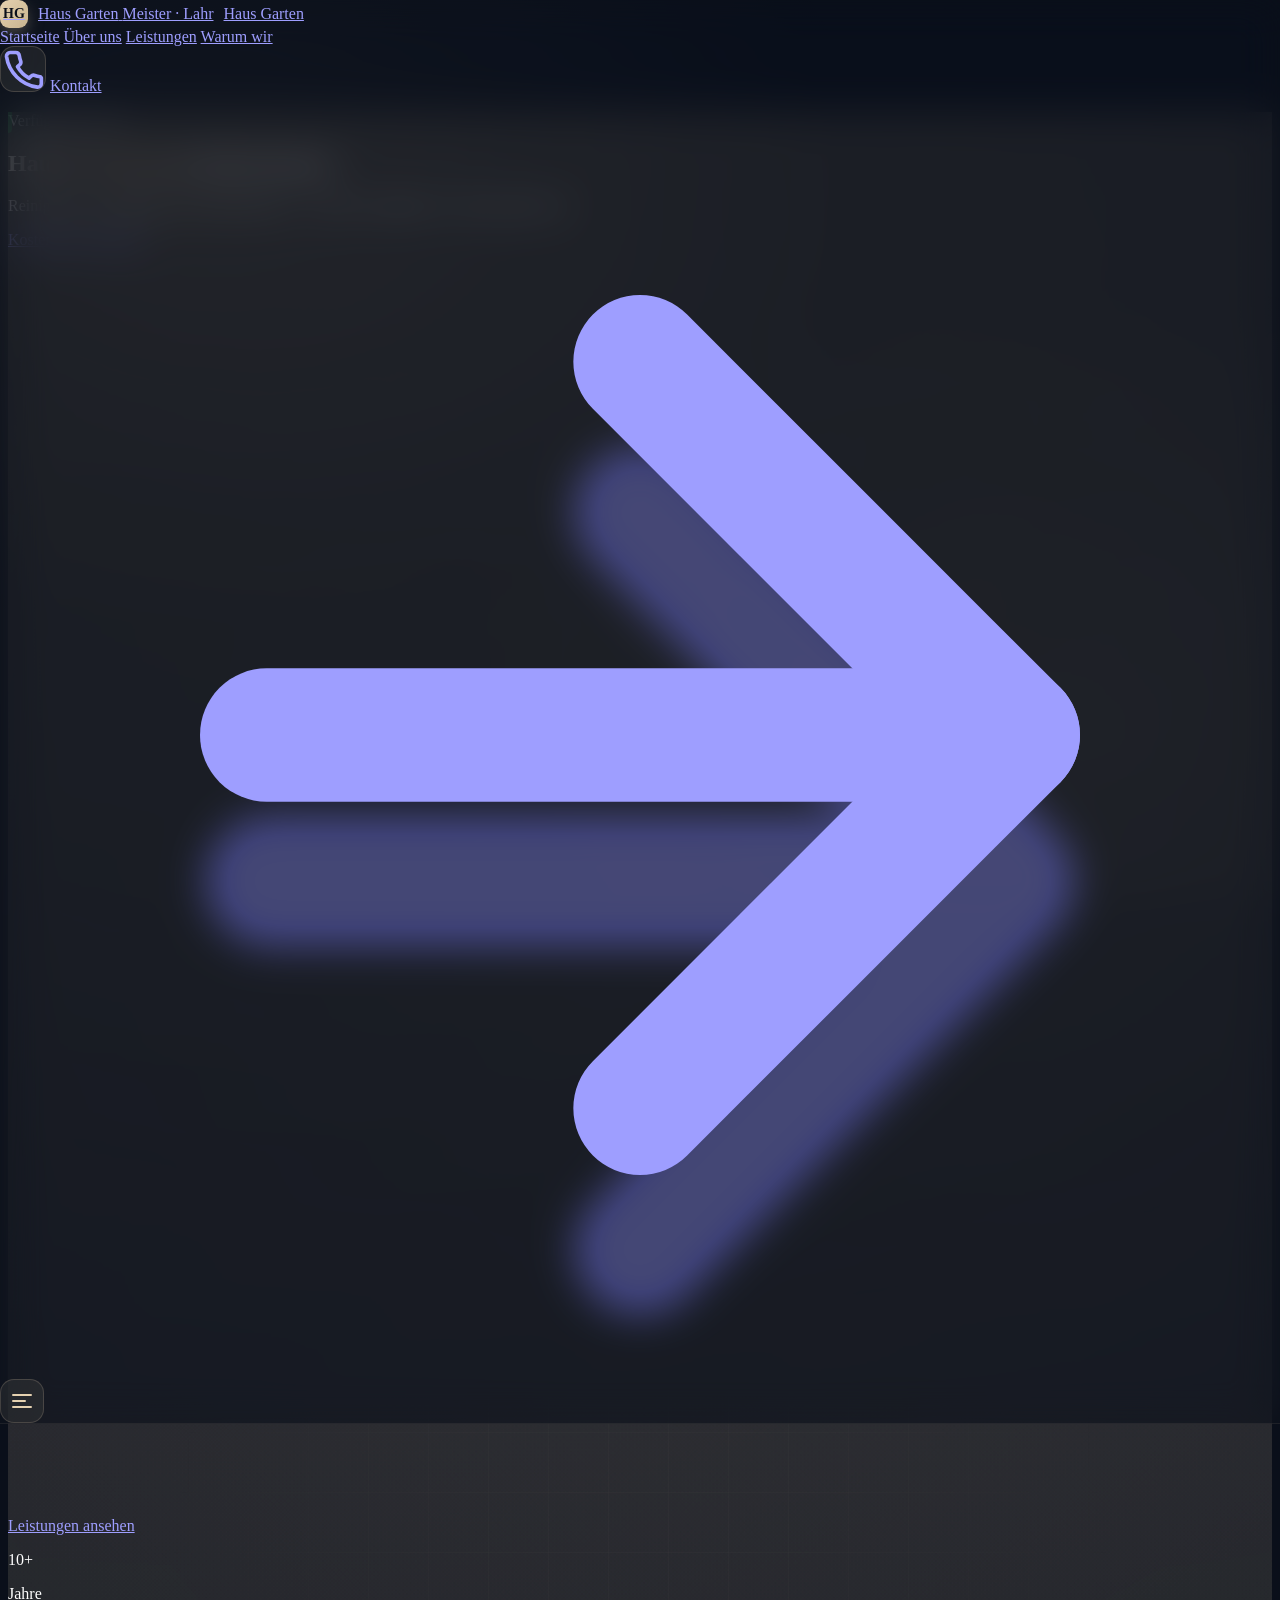
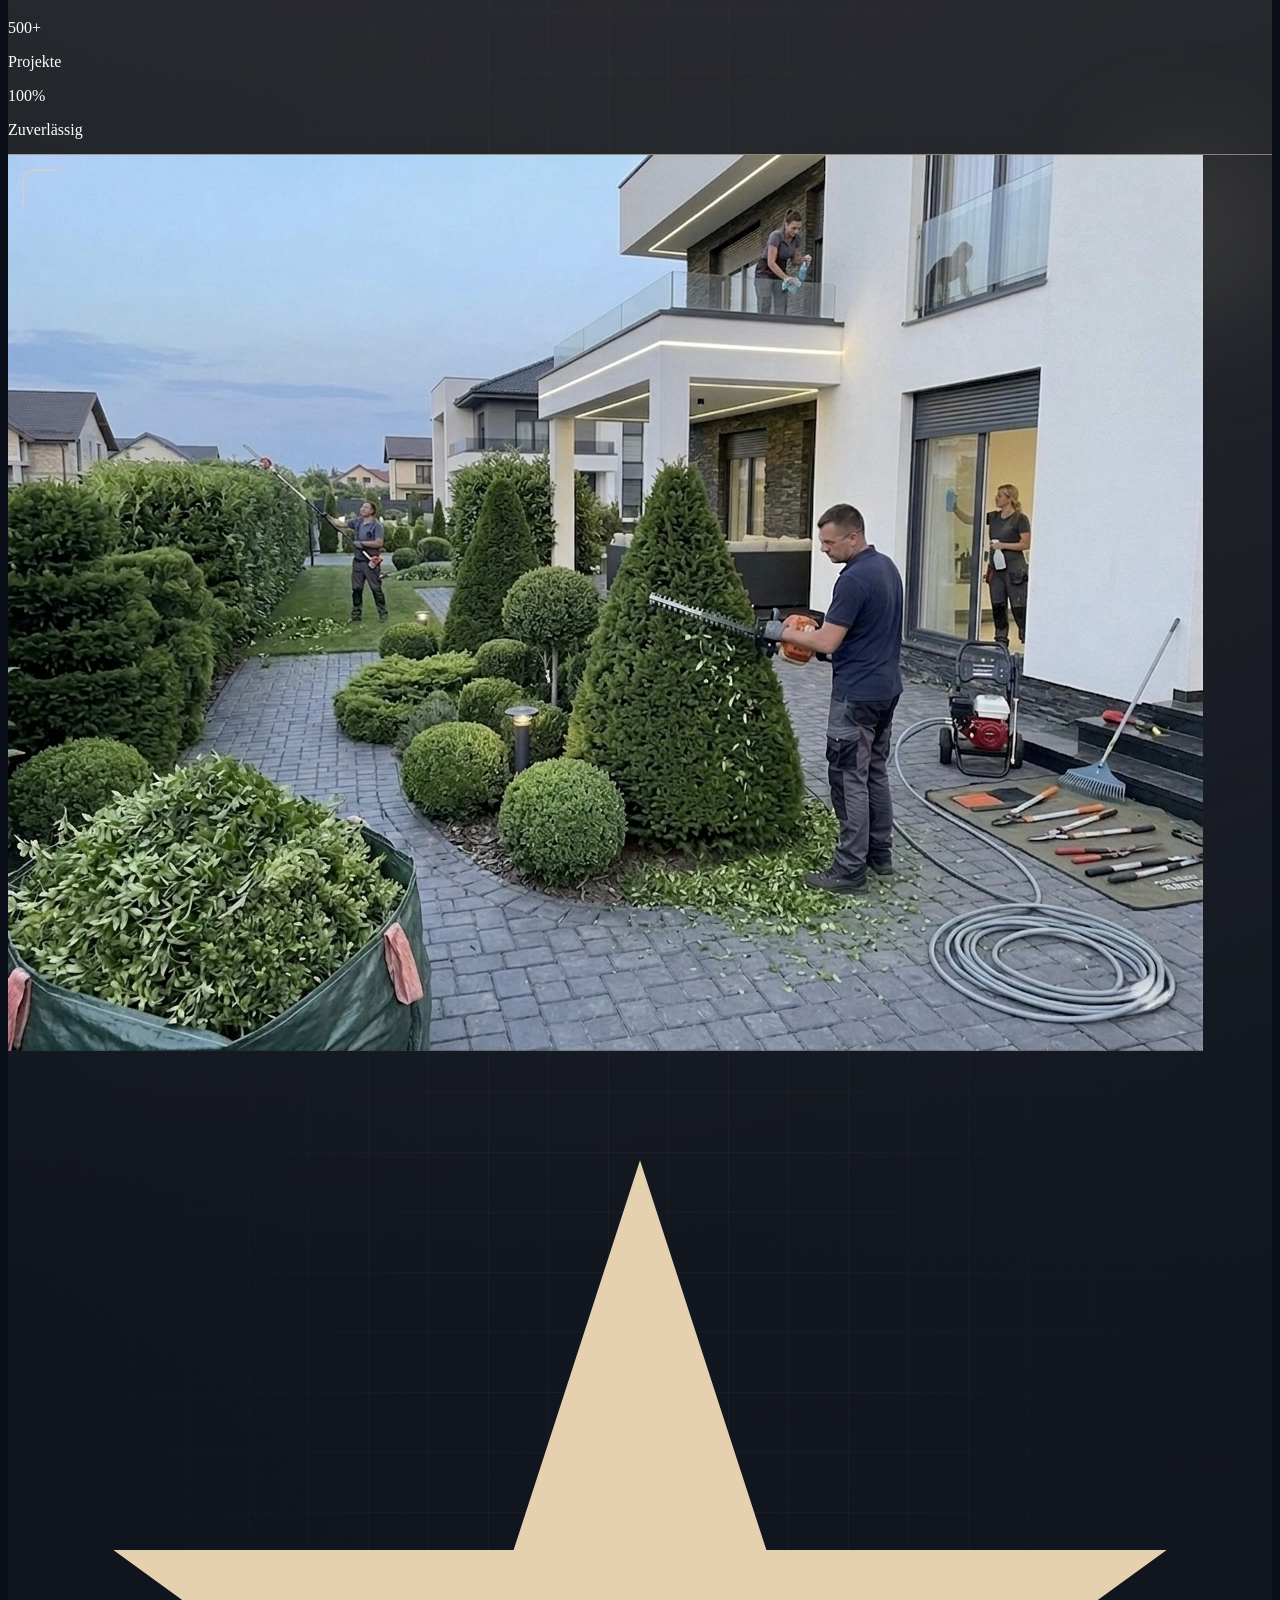
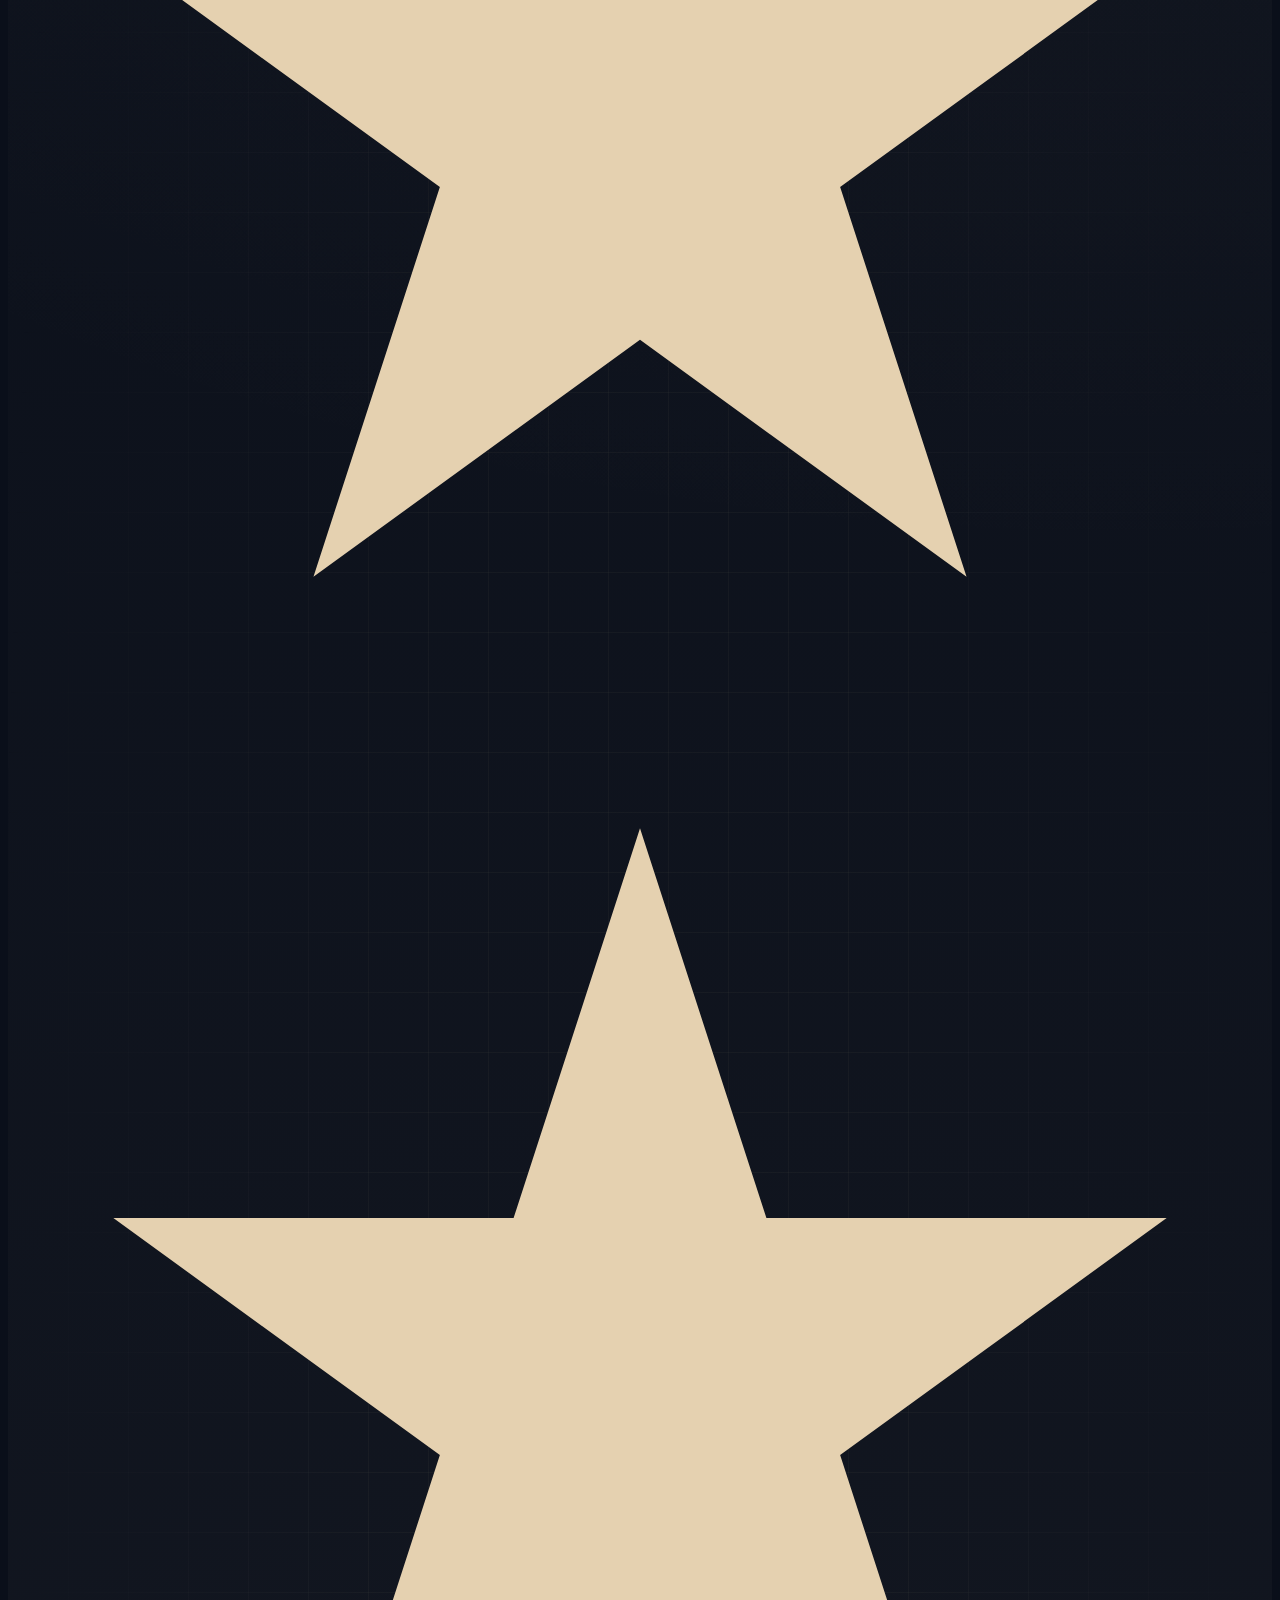
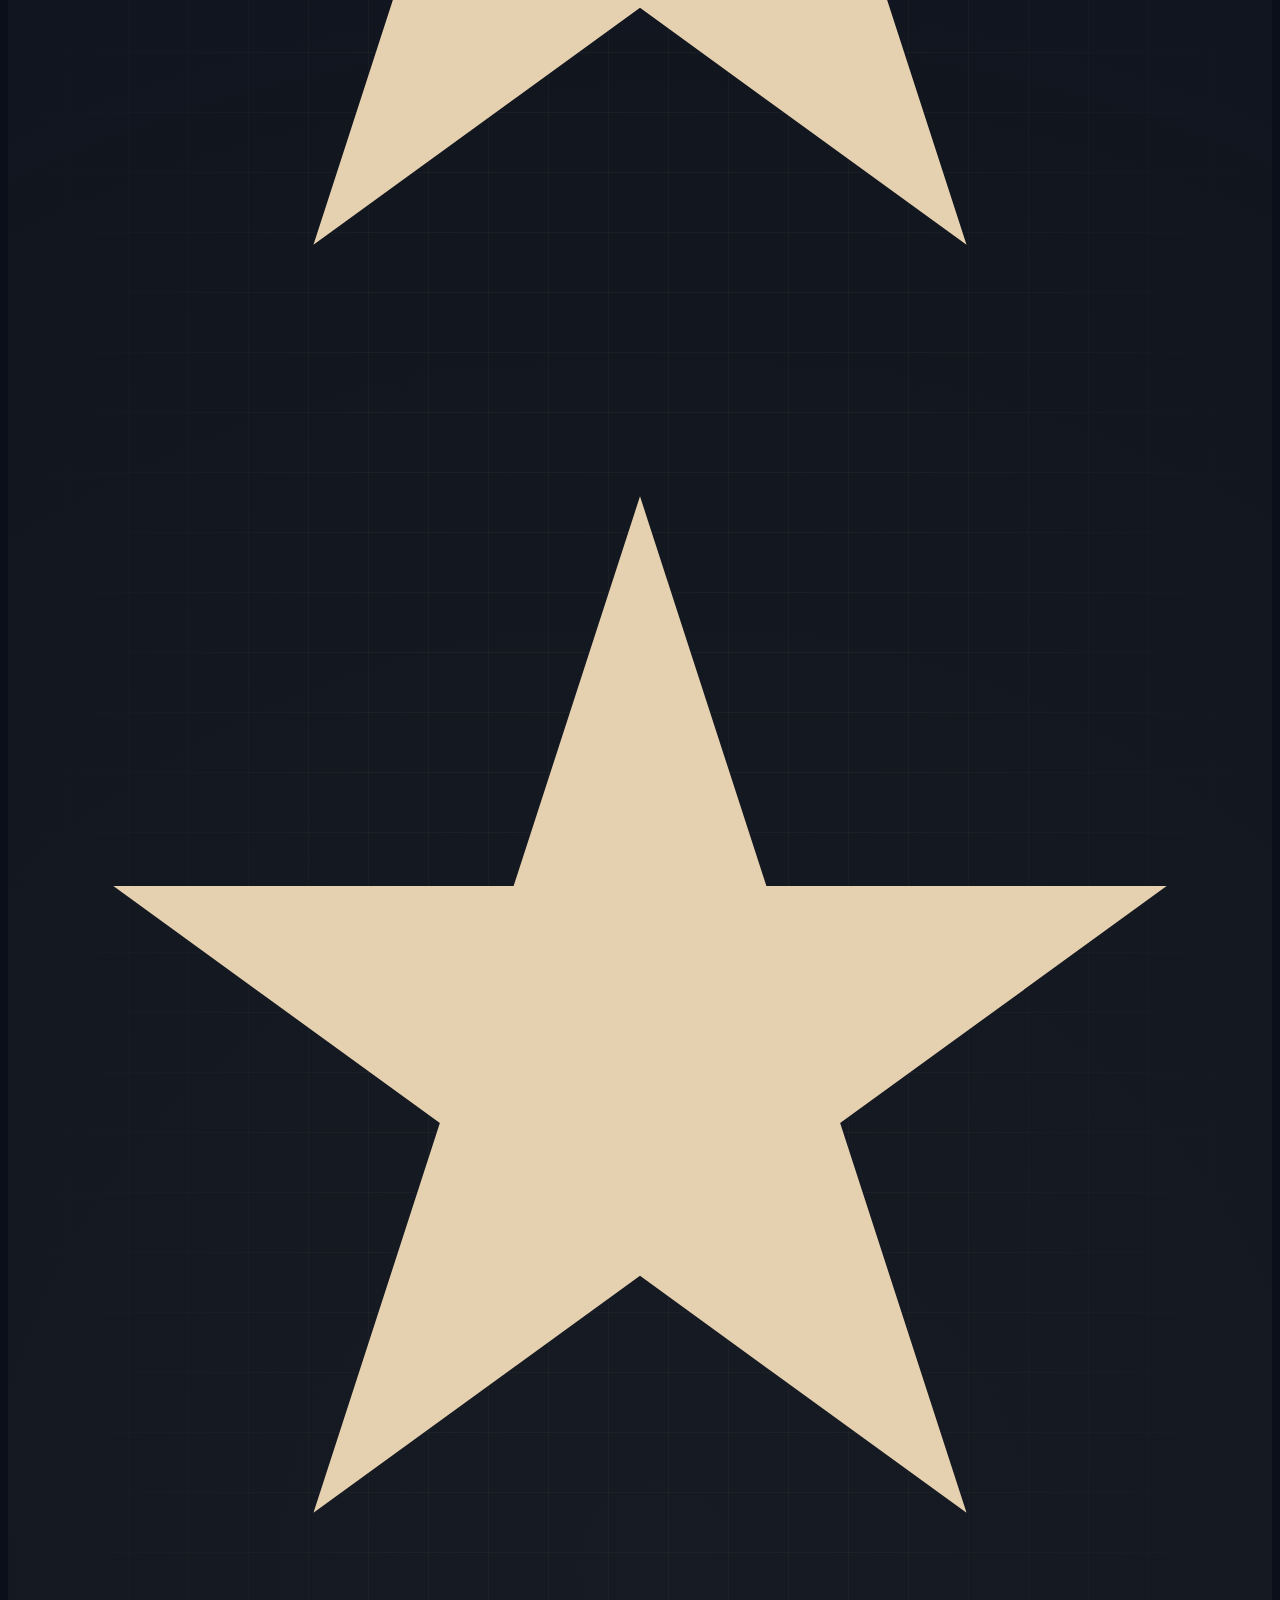
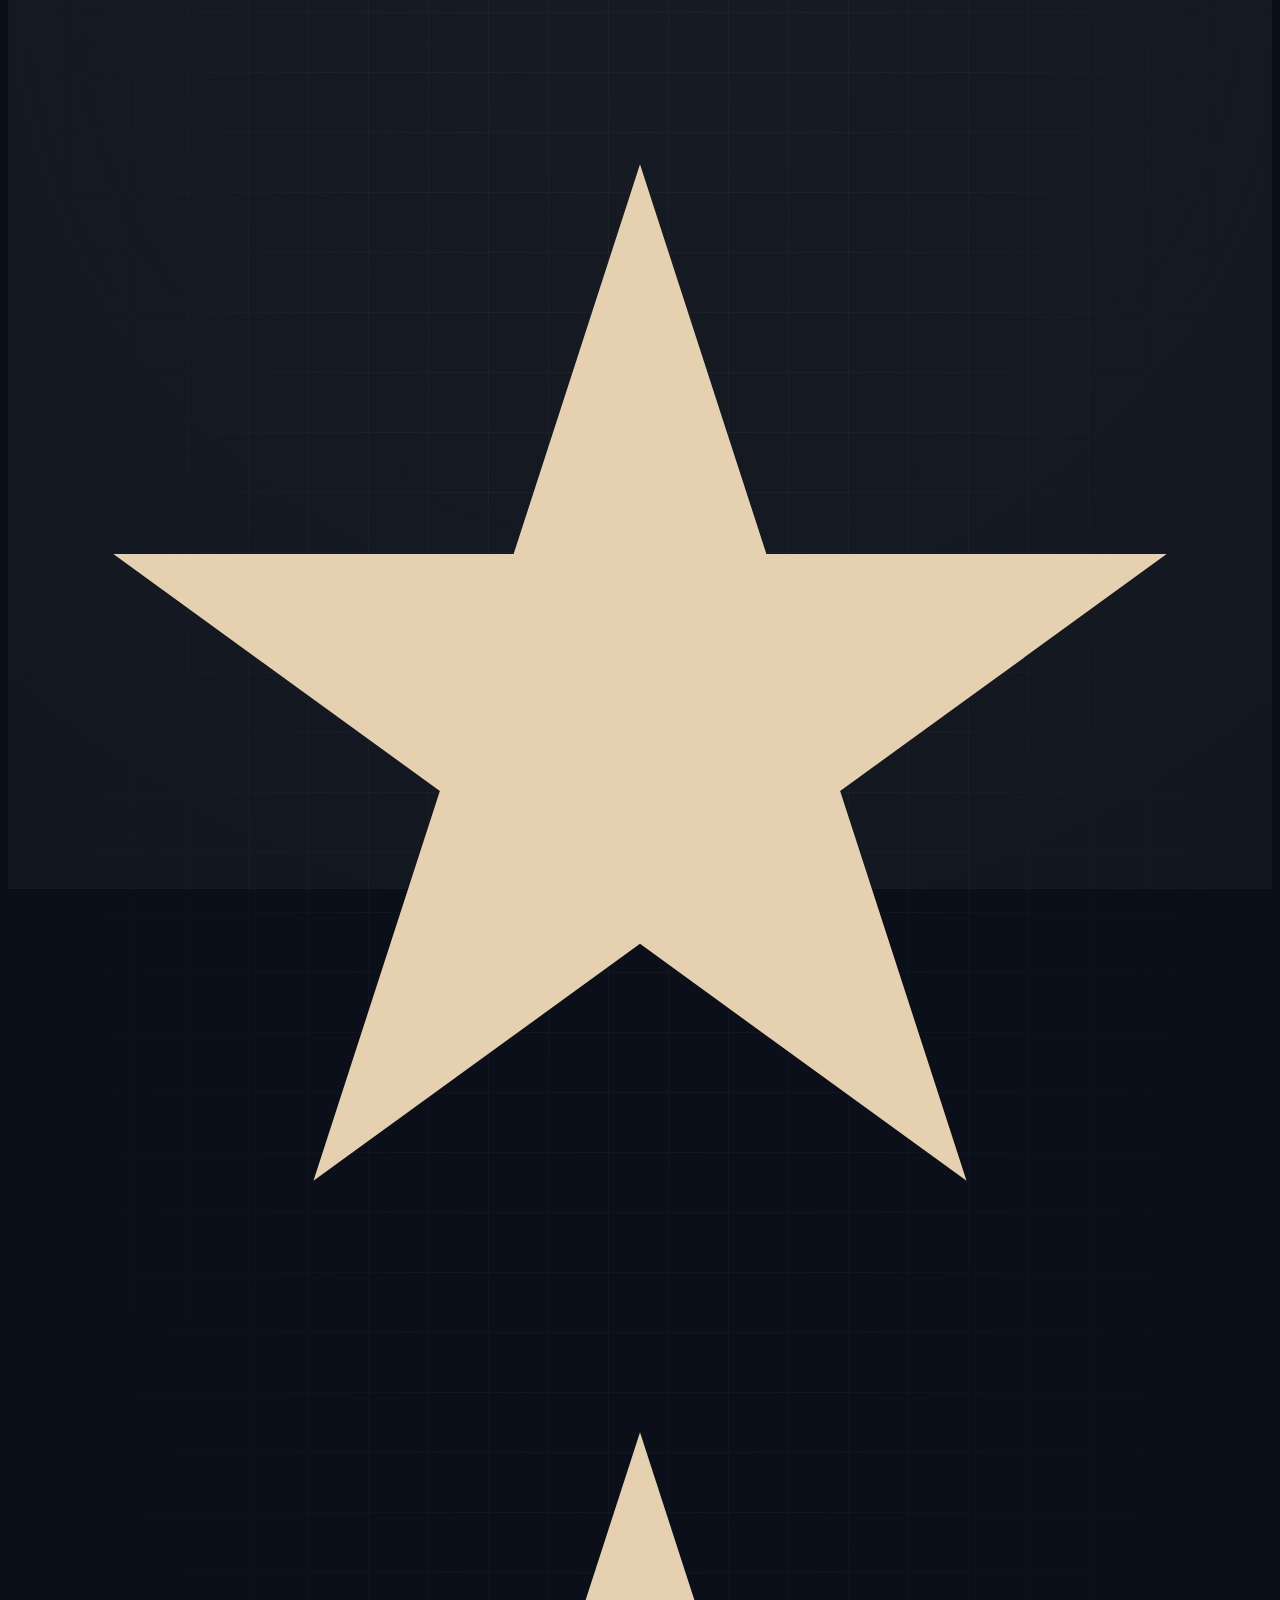
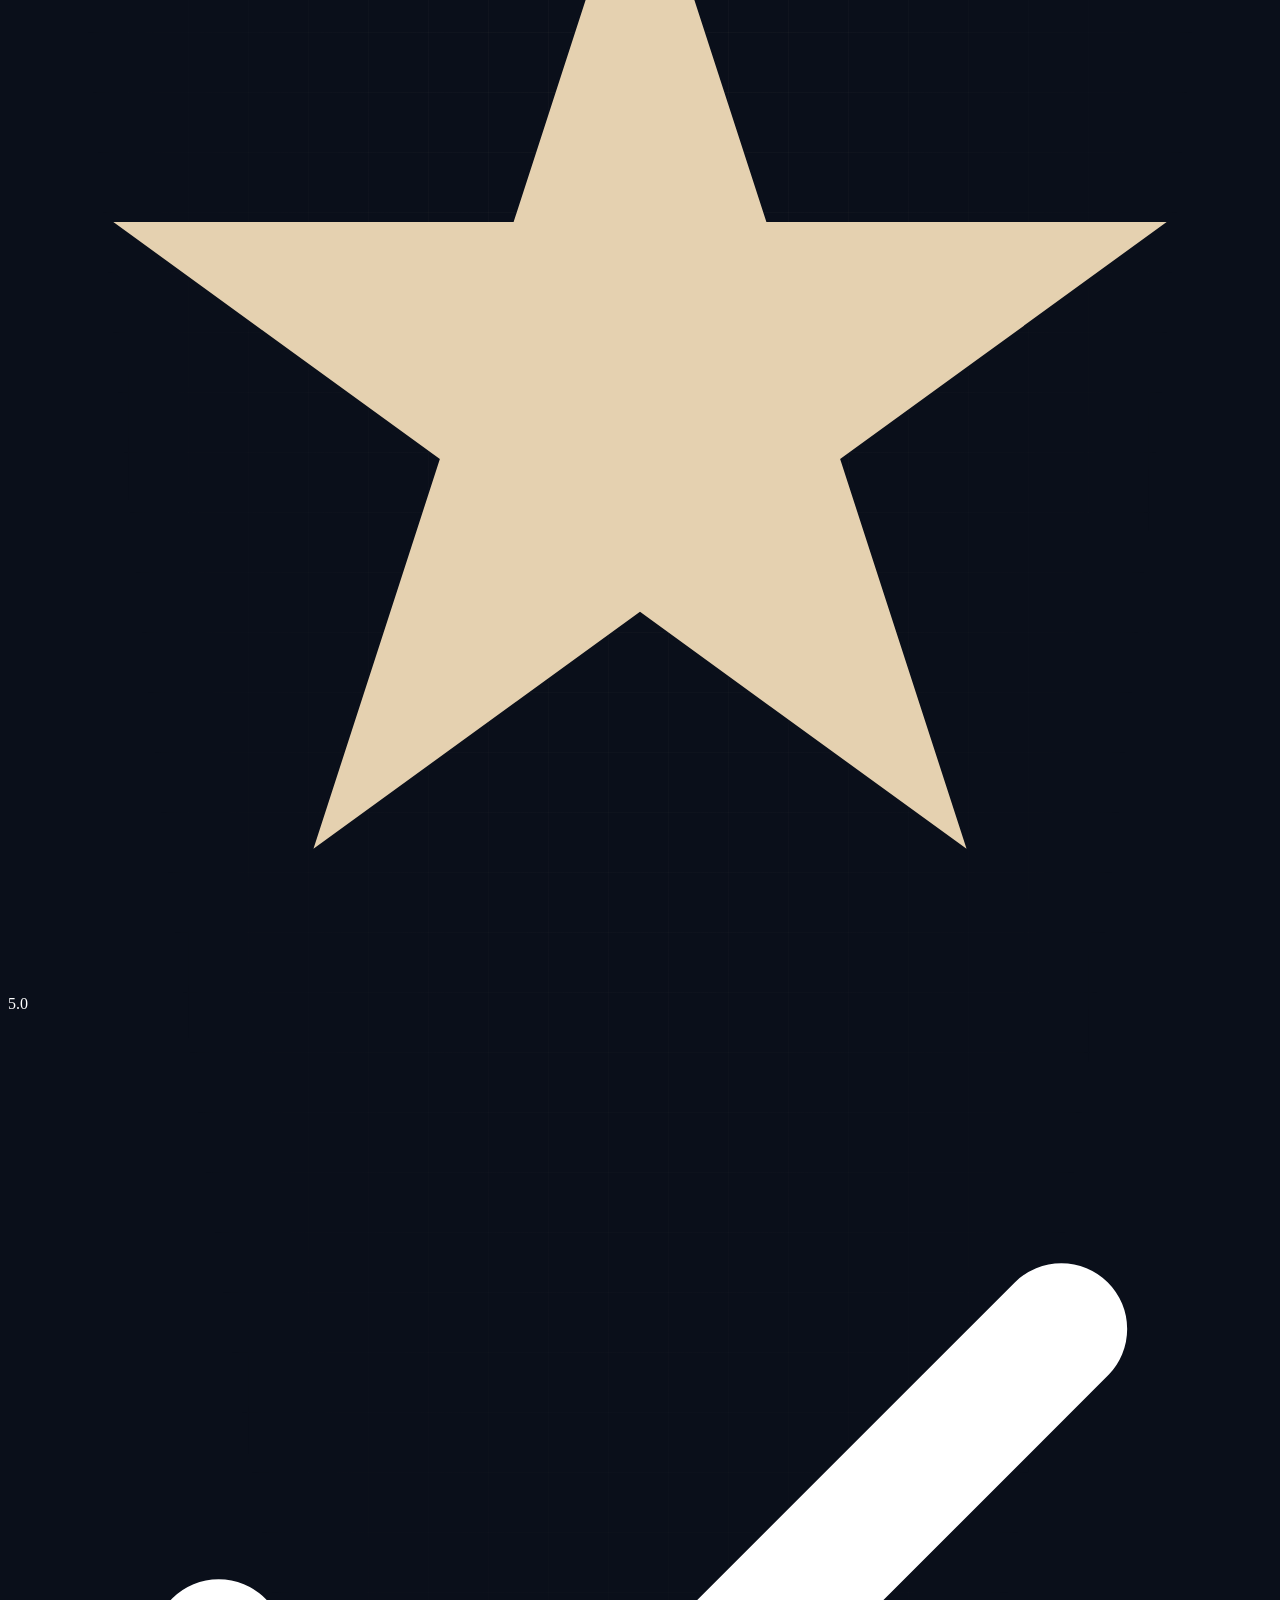
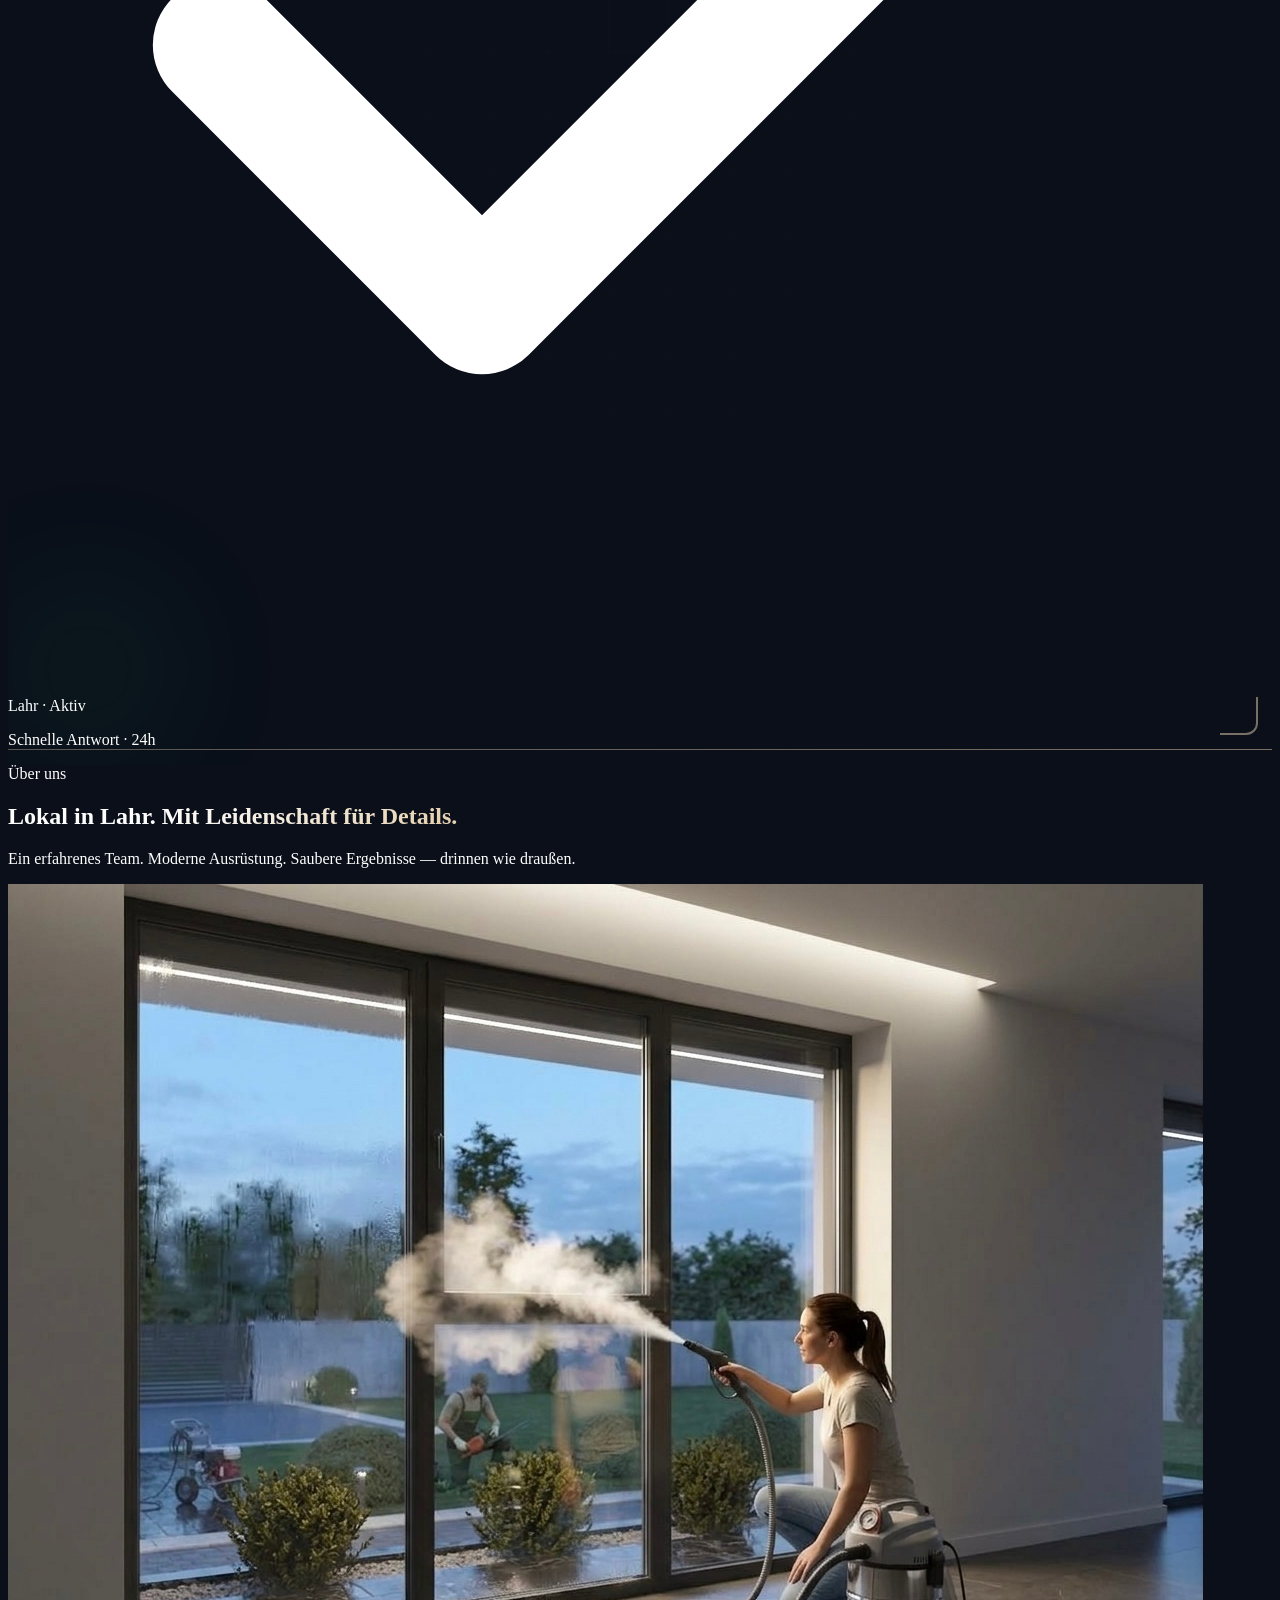
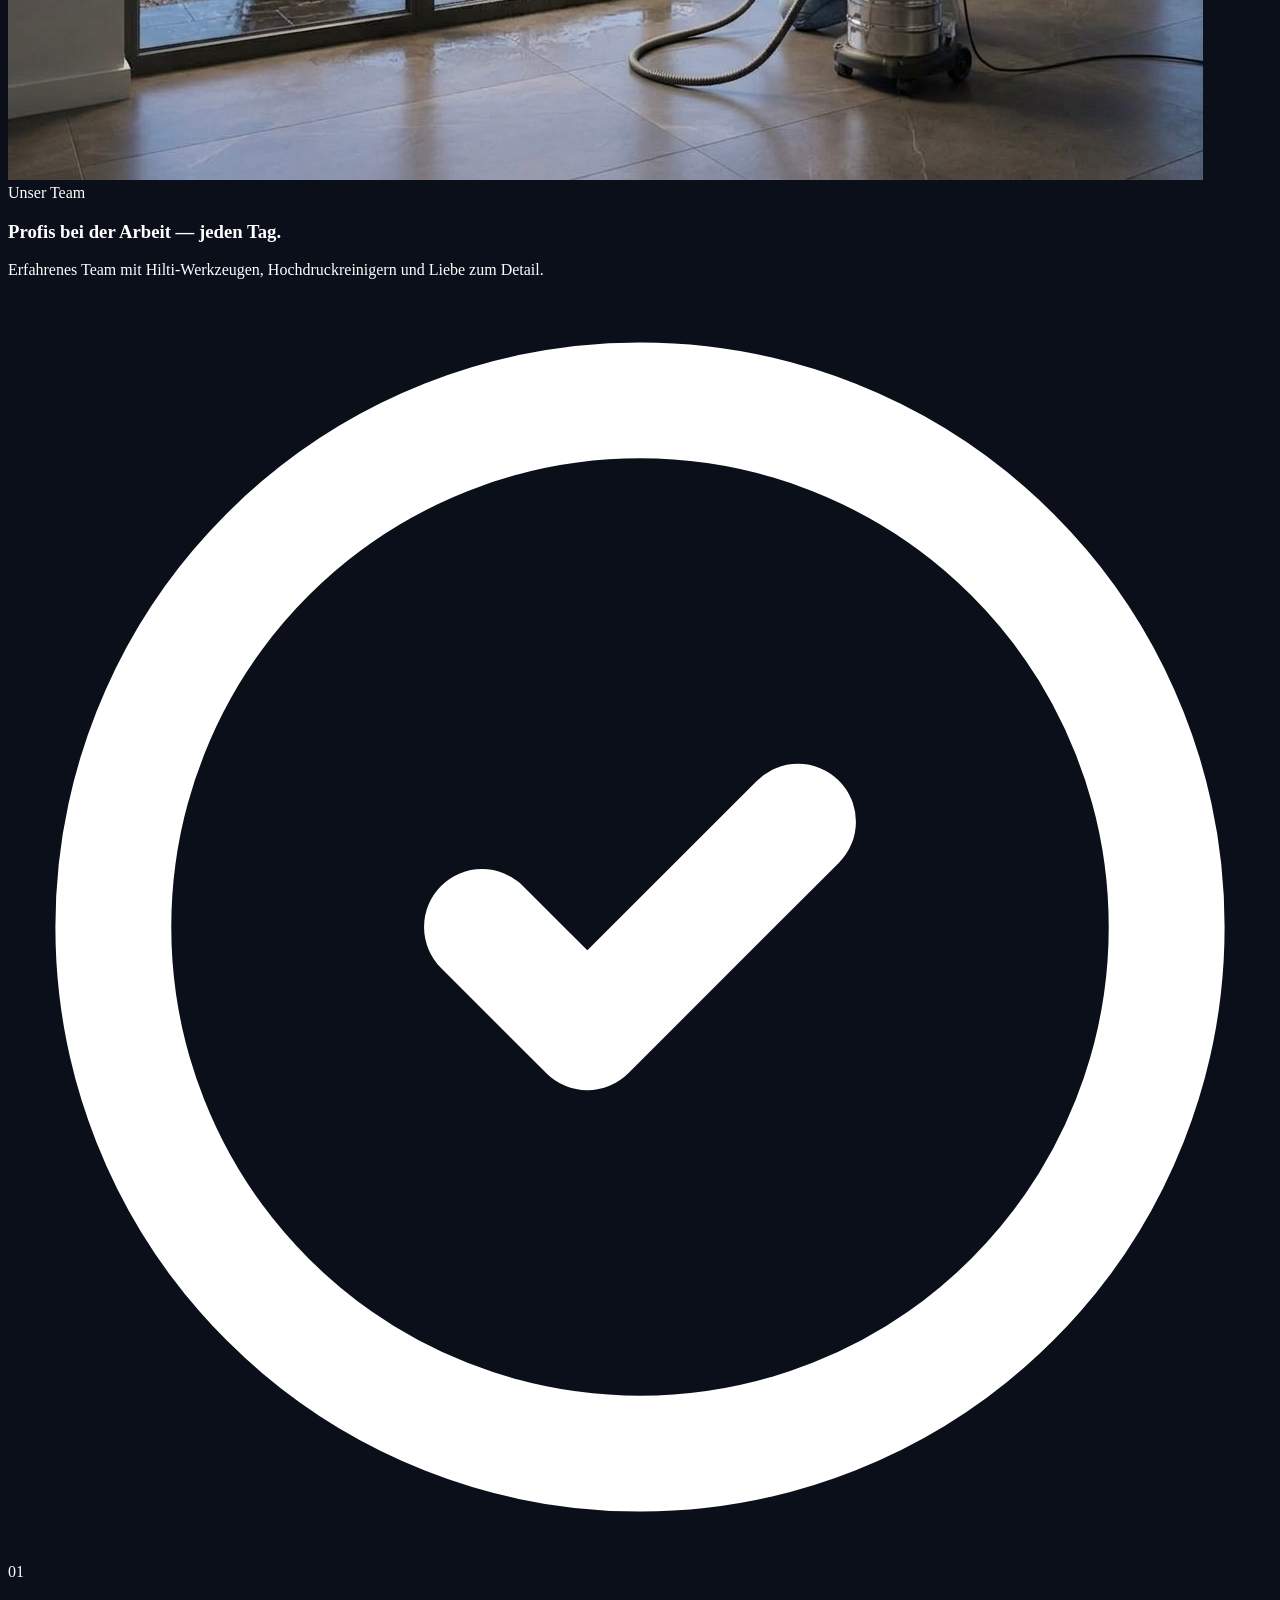
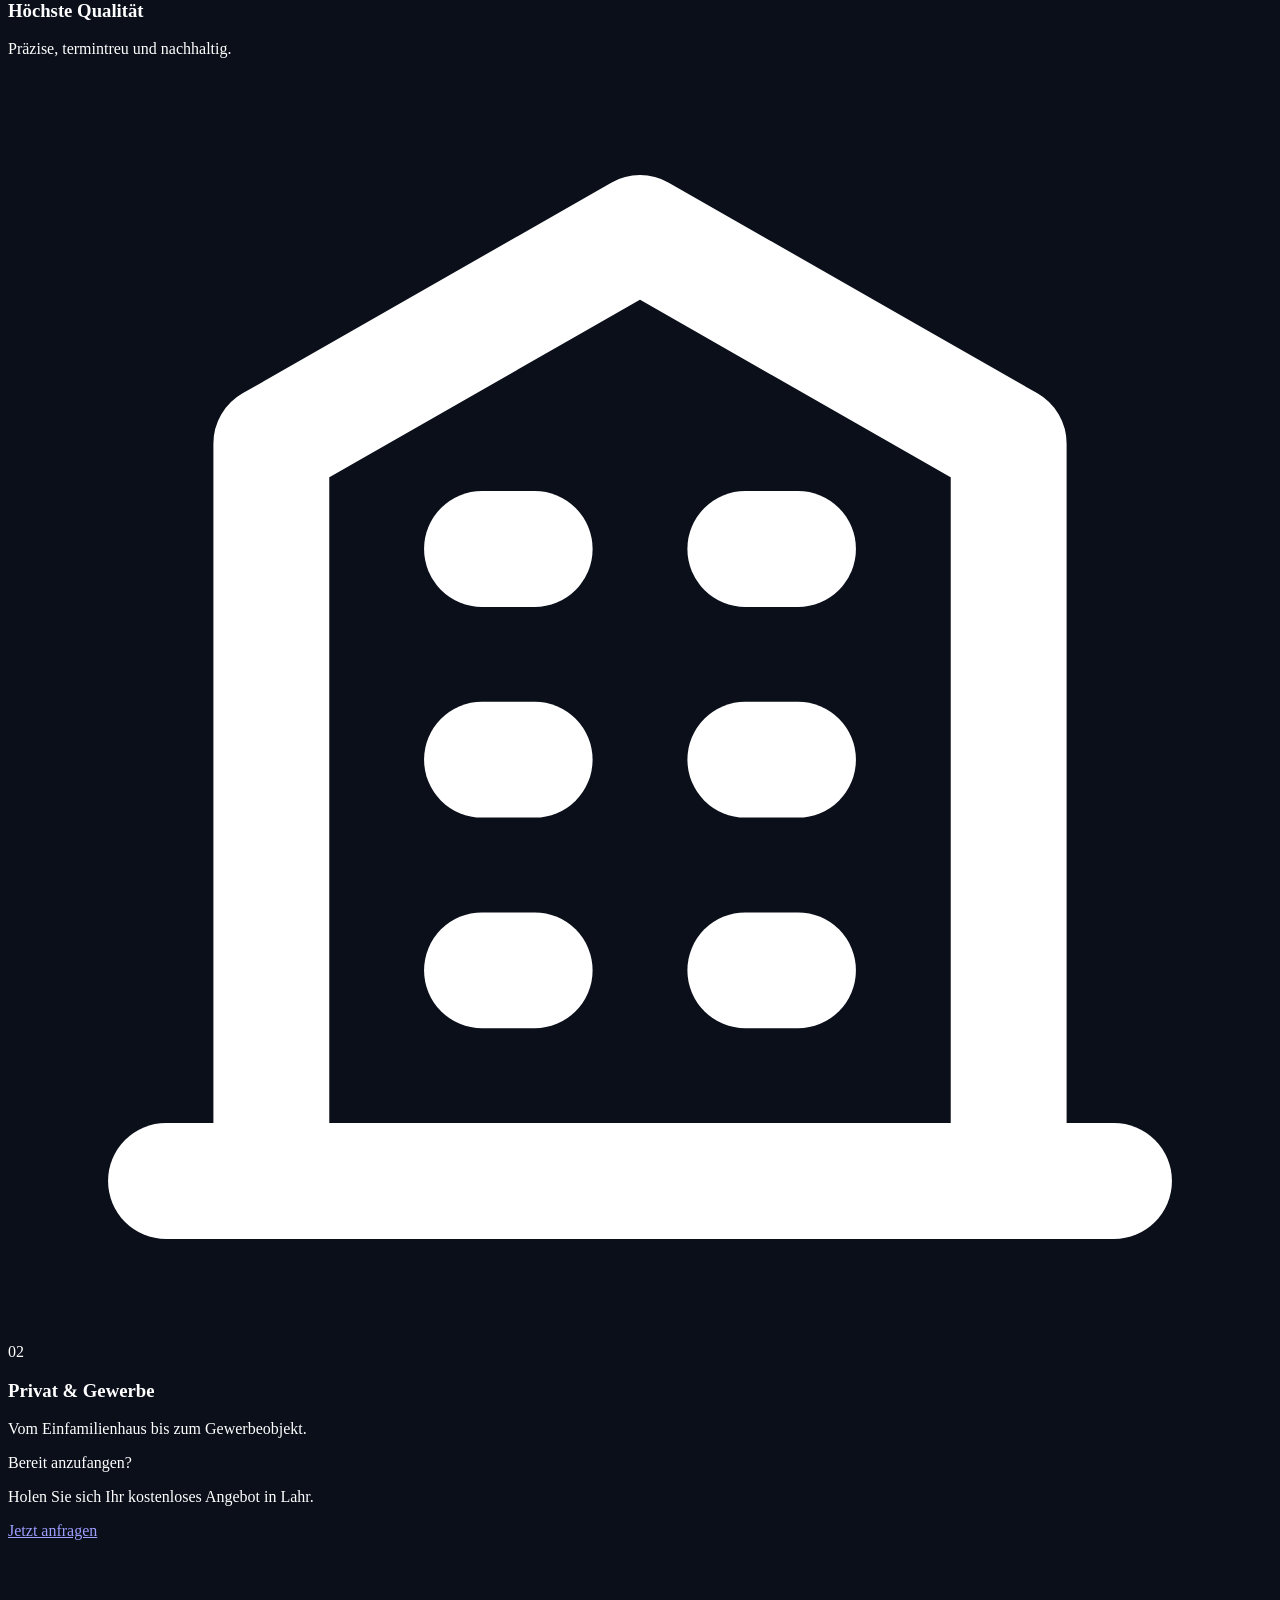
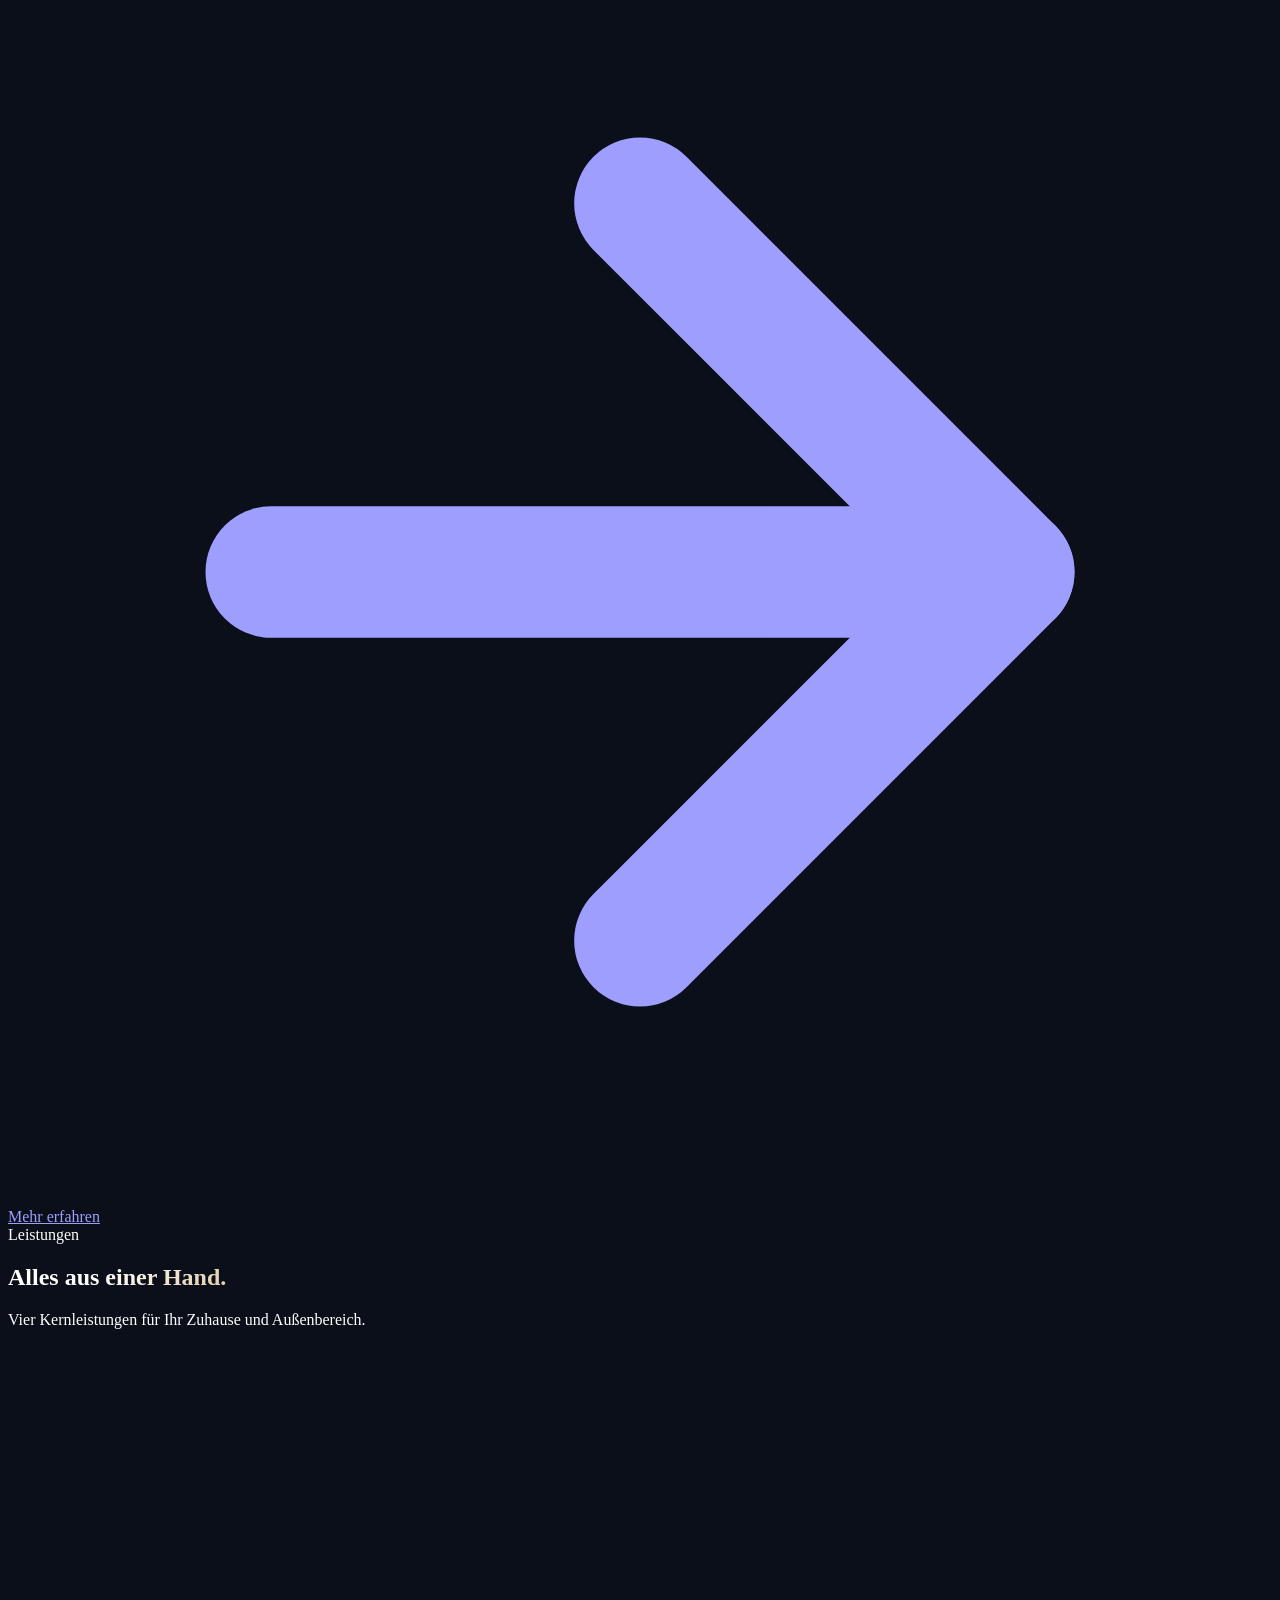
==== commit 644417a4: "Add files via upload" ====
--- a/index.html
+++ b/index.html
@@ -1,510 +1,1627 @@
-<!DOCTYPE html>
-<html lang="en">
-<head>
-  <meta charset="UTF-8" />
-  <meta name="viewport" content="width=device-width, initial-scale=1.0" />
-  <title>Perkoss</title>
-  <link href="https://fonts.googleapis.com/css2?family=Lora:wght@400;500;600;700&display=swap" rel="stylesheet" />
-  <link rel="stylesheet" href="style.css" />
-</head>
-<body>
-
-  <header class="header">
-    <div class="header-inner">
-
-      <span class="flag-ch" aria-label="Switzerland">
-        <svg xmlns="http://www.w3.org/2000/svg" viewBox="0 0 32 32" width="22" height="22" style="display:block;border-radius:3px;">
-          <rect width="32" height="32" fill="#D52B1E"/>
-          <rect x="13" y="6" width="6" height="20" fill="#fff"/>
-          <rect x="6" y="13" width="20" height="6" fill="#fff"/>
-        </svg>
-      </span>
-
-      <a href="#" class="logo">Perkoss</a>
-
-      <nav class="nav" id="mainNav">
-        <span class="nav-brand">Perkoss</span>
-        <a href="#home"    class="nav-link">Home</a>
-        <a href="#about"   class="nav-link">About</a>
-        <a href="#work"    class="nav-link">Work</a>
-        <a href="#galeria" class="nav-link">Galeria</a>
-        <a href="#kontakt" class="nav-link nav-cta">Kontakt</a>
-      </nav>
-
-      <a href="#kontakt" class="btn-kontakt">Kontakt</a>
-
-      <button class="hamburger" id="hamburger" aria-label="Toggle menu" aria-expanded="false">
-        <span></span>
-        <span></span>
-        <span></span>
-      </button>
-
-    </div>
-  </header>
-
-  <section class="hero" id="home">
-    <div class="hero-overlay"></div>
-    <div class="hero-content">
-      <p class="hero-eyebrow">Perkoss</p>
-      <h1 class="hero-title">Carrosserie<br>&amp; Spritzwerk.</h1>
-      <p class="hero-sub">Präzision trifft Leidenschaft — Ihr Fahrzeug in besten Händen.</p>
-    </div>
-  </section>
-
-  <section class="about" id="about">
-    <div class="about-inner">
-
-      <div class="about-images">
-        <div class="about-accent"></div>
-        <img class="about-img about-img--big"
-             src="https://images.unsplash.com/photo-1492144534655-ae79c964c9d7?auto=format&fit=crop&w=900&q=80"
-             alt="Werkstatt" />
-        <img class="about-img about-img--small"
-             src="https://images.unsplash.com/photo-1599256621730-535171e28e50?auto=format&fit=crop&w=600&q=80"
-             alt="Lackierung Detail" />
-      </div>
-
-      <div class="about-text">
-        <p class="about-eyebrow">Über uns</p>
-        <h2 class="about-title">Handwerk mit<br>Präzision &amp; Stil</h2>
-        <p class="about-desc">
-          Seit Jahren steht Perkoss für erstklassige Carrosserie- und Spritzarbeiten.
-          Wir verbinden traditionelles Handwerk mit modernster Technik, um jedem
-          Fahrzeug seinen ursprünglichen Glanz zurückzugeben.
-        </p>
-
-        <div class="about-stats">
-          <div class="about-stat">
-            <span class="about-stat-num" data-target="2" data-suffix="+">0</span>
-            <span class="about-stat-label">Jahre</span>
-          </div>
-          <div class="about-stat">
-            <span class="about-stat-num" data-target="500" data-suffix="+">0</span>
-            <span class="about-stat-label">Projekte</span>
-          </div>
-          <div class="about-stat">
-            <span class="about-stat-num" data-target="100" data-suffix="%">0</span>
-            <span class="about-stat-label">Qualität</span>
-          </div>
-        </div>
-
-        <a href="#kontakt" class="about-btn">Mehr erfahren</a>
-      </div>
-
-    </div>
-  </section>
-
-  <section class="work" id="work">
-    <div class="work-inner">
-
-      <div class="work-head">
-        <p class="work-eyebrow">Unsere Arbeit</p>
-        <h2 class="work-title">Projekte mit Charakter</h2>
-        <p class="work-desc">
-          Ein Einblick in unsere Leidenschaft — von der Reparatur bis zur
-          perfekten Lackierung. Qualität, die man sieht.
-        </p>
-      </div>
-
-      <div class="work-grid">
-        <a href="#" class="work-item">
-          <span class="work-item-media">
-            <img src="https://images.unsplash.com/photo-1486006920555-c77dcf18193c?auto=format&fit=crop&w=700&q=80" alt="Carrosserie" />
-          </span>
-          <span class="work-item-body">
-            <span class="work-item-eyebrow">Carrosserie</span>
-            <span class="work-item-title">Reparatur</span>
-            <span class="work-item-desc">Dellen, Beulen &amp; Unfallschäden fachgerecht behoben.</span>
-          </span>
-        </a>
-        <a href="#" class="work-item">
-          <span class="work-item-media">
-            <img src="https://images.unsplash.com/photo-1503376780353-7e6692767b70?auto=format&fit=crop&w=700&q=80" alt="Lackierung" />
-          </span>
-          <span class="work-item-body">
-            <span class="work-item-eyebrow">Lackierung</span>
-            <span class="work-item-title">Spritzwerk</span>
-            <span class="work-item-desc">Perfekte Farbe &amp; Finish für jedes Fahrzeug.</span>
-          </span>
-        </a>
-        <a href="#" class="work-item">
-          <span class="work-item-media">
-            <img src="https://images.unsplash.com/photo-1605559424843-9e4c228bf1c2?auto=format&fit=crop&w=700&q=80" alt="Politur" />
-          </span>
-          <span class="work-item-body">
-            <span class="work-item-eyebrow">Politur</span>
-            <span class="work-item-title">Aufbereitung</span>
-            <span class="work-item-desc">Glanz &amp; Schutz für langanhaltende Brillanz.</span>
-          </span>
-        </a>
-        <a href="#" class="work-item">
-          <span class="work-item-media">
-            <img src="https://images.unsplash.com/photo-1552519507-da3b142c6e3d?auto=format&fit=crop&w=700&q=80" alt="Restauration" />
-          </span>
-          <span class="work-item-body">
-            <span class="work-item-eyebrow">Restauration</span>
-            <span class="work-item-title">Oldtimer</span>
-            <span class="work-item-desc">Klassiker zurück zu altem Glanz gebracht.</span>
-          </span>
-        </a>
-      </div>
-
-    </div>
-  </section>
-
-  <section class="statement">
-    <div class="statement-overlay"></div>
-    <div class="statement-content">
-      <span class="statement-line"></span>
-      <p class="statement-eyebrow">Unsere Philosophie</p>
-      <blockquote class="statement-quote">
-        „Jedes Fahrzeug erzählt eine Geschichte — wir sorgen dafür,
-        dass sie makellos weitergeht.“
-      </blockquote>
-      <p class="statement-author">— Perkoss Carrosserie &amp; Spritzwerk</p>
-    </div>
-  </section>
-
-  <section class="galeria" id="galeria">
-    <div class="galeria-inner">
-
-      <div class="galeria-head">
-        <p class="galeria-eyebrow">Galeria</p>
-        <h2 class="galeria-title">Momente unserer Arbeit</h2>
-        <p class="galeria-desc">
-          Eine Auswahl unserer schönsten Resultate — sauber, präzise, perfekt.
-        </p>
-      </div>
-
-      <div class="galeria-stage">
-        <button class="galeria-arrow galeria-arrow--prev" aria-label="Vorherige Bilder">
-          <svg viewBox="0 0 24 24" width="22" height="22" fill="none" stroke="currentColor" stroke-width="2" stroke-linecap="round" stroke-linejoin="round"><polyline points="15 18 9 12 15 6"/></svg>
-        </button>
-
-        <div class="galeria-grid" id="galeriaGrid">
-          <figure class="galeria-item">
-            <img src="" alt="" />
-            <span class="galeria-frame" aria-hidden="true"></span>
-            <span class="galeria-caption"></span>
-            <span class="galeria-zoom" aria-hidden="true">
-              <svg viewBox="0 0 24 24" width="20" height="20" fill="none" stroke="currentColor" stroke-width="2" stroke-linecap="round" stroke-linejoin="round"><circle cx="11" cy="11" r="8"/><line x1="21" y1="21" x2="16.65" y2="16.65"/><line x1="11" y1="8" x2="11" y2="14"/><line x1="8" y1="11" x2="14" y2="11"/></svg>
-            </span>
-          </figure>
-          <figure class="galeria-item">
-            <img src="" alt="" />
-            <span class="galeria-frame" aria-hidden="true"></span>
-            <span class="galeria-caption"></span>
-            <span class="galeria-zoom" aria-hidden="true">
-              <svg viewBox="0 0 24 24" width="20" height="20" fill="none" stroke="currentColor" stroke-width="2" stroke-linecap="round" stroke-linejoin="round"><circle cx="11" cy="11" r="8"/><line x1="21" y1="21" x2="16.65" y2="16.65"/><line x1="11" y1="8" x2="11" y2="14"/><line x1="8" y1="11" x2="14" y2="11"/></svg>
-            </span>
-          </figure>
-          <figure class="galeria-item">
-            <img src="" alt="" />
-            <span class="galeria-frame" aria-hidden="true"></span>
-            <span class="galeria-caption"></span>
-            <span class="galeria-zoom" aria-hidden="true">
-              <svg viewBox="0 0 24 24" width="20" height="20" fill="none" stroke="currentColor" stroke-width="2" stroke-linecap="round" stroke-linejoin="round"><circle cx="11" cy="11" r="8"/><line x1="21" y1="21" x2="16.65" y2="16.65"/><line x1="11" y1="8" x2="11" y2="14"/><line x1="8" y1="11" x2="14" y2="11"/></svg>
-            </span>
-          </figure>
-        </div>
-
-        <button class="galeria-arrow galeria-arrow--next" aria-label="Nächste Bilder">
-          <svg viewBox="0 0 24 24" width="22" height="22" fill="none" stroke="currentColor" stroke-width="2" stroke-linecap="round" stroke-linejoin="round"><polyline points="9 18 15 12 9 6"/></svg>
-        </button>
-      </div>
-
-      <div class="galeria-dots" id="galeriaDots"></div>
-
-    </div>
-  </section>
-
-  <div class="lightbox" id="lightbox" aria-hidden="true">
-    <button class="lightbox-close" id="lightboxClose" aria-label="Schliessen">
-      <svg viewBox="0 0 24 24" width="26" height="26" fill="none" stroke="currentColor" stroke-width="2" stroke-linecap="round" stroke-linejoin="round"><line x1="18" y1="6" x2="6" y2="18"/><line x1="6" y1="6" x2="18" y2="18"/></svg>
-    </button>
-    <button class="lightbox-nav lightbox-nav--prev" id="lightboxPrev" aria-label="Vorheriges Bild">
-      <svg viewBox="0 0 24 24" width="30" height="30" fill="none" stroke="currentColor" stroke-width="2" stroke-linecap="round" stroke-linejoin="round"><polyline points="15 18 9 12 15 6"/></svg>
-    </button>
-    <img class="lightbox-img" id="lightboxImg" src="" alt="" />
-    <button class="lightbox-nav lightbox-nav--next" id="lightboxNext" aria-label="Nächstes Bild">
-      <svg viewBox="0 0 24 24" width="30" height="30" fill="none" stroke="currentColor" stroke-width="2" stroke-linecap="round" stroke-linejoin="round"><polyline points="9 18 15 12 9 6"/></svg>
-    </button>
-  </div>
-
-  <section class="kontakt" id="kontakt">
-    <div class="kontakt-inner">
-
-      <div class="kontakt-info">
-        <p class="kontakt-eyebrow">Kontakt</p>
-        <h2 class="kontakt-title">Sprechen wir<br>über Ihr Projekt</h2>
-        <p class="kontakt-desc">
-          Haben Sie Fragen oder möchten ein Angebot? Wir freuen uns auf Sie.
-        </p>
-
-        <ul class="kontakt-details">
-          <li>
-            <span class="kontakt-label">Adresse</span>
-            <span class="kontakt-value">Musterstrasse 12, 8000 Zürich</span>
-          </li>
-          <li>
-            <span class="kontakt-label">Telefon</span>
-            <span class="kontakt-value">+41 44 123 45 67</span>
-          </li>
-          <li>
-            <span class="kontakt-label">E-Mail</span>
-            <span class="kontakt-value">info@perkoss.ch</span>
-          </li>
-          <li>
-            <span class="kontakt-label">Öffnungszeiten</span>
-            <span class="kontakt-value">Mo–Fr: 08:00 – 18:00</span>
-          </li>
-        </ul>
-      </div>
-
-      <div class="kontakt-brand">
-        <div class="kontakt-brand-inner">
-          <!-- Ersetzen Sie das src durch Ihr Logo -->
-          <img src="imags/perkosslogo.jpeg" alt="Perkoss Logo" class="kontakt-logo" onerror="this.style.display='none'" />
-        </div>
-      </div>
-
-    </div>
-  </section>
-
-  <footer class="footer">
-    <div class="footer-inner">
-      <div class="footer-brand">
-        <span class="footer-logo">Perkoss</span>
-        <p class="footer-tag">Carrosserie &amp; Spritzwerk</p>
-      </div>
-
-      <nav class="footer-nav">
-        <a href="#home">Home</a>
-        <a href="#about">About</a>
-        <a href="#work">Work</a>
-        <a href="#galeria">Galeria</a>
-        <a href="#kontakt">Kontakt</a>
-      </nav>
-
-      <div class="footer-contact">
-        <span>+41 44 123 45 67</span>
-        <span>info@perkoss.ch</span>
-      </div>
-    </div>
-
-    <div class="footer-bottom">
-      <span>© 2026 Website Created By <a href="https://serverkode.com" target="_blank" rel="noopener" class="footer-credit">serverkode</a></span>
-    </div>
-  </footer>
-
-  <script>
-    const btn = document.getElementById('hamburger');
-    const nav = document.getElementById('mainNav');
-    btn.addEventListener('click', () => {
-      const open = nav.classList.toggle('nav--open');
-      btn.classList.toggle('hamburger--open', open);
-      document.body.classList.toggle('menu-open', open);
-      btn.setAttribute('aria-expanded', open);
-    });
-    nav.querySelectorAll('.nav-link').forEach(link => {
-      link.addEventListener('click', () => {
-        nav.classList.remove('nav--open');
-        btn.classList.remove('hamburger--open');
-        document.body.classList.remove('menu-open');
-        btn.setAttribute('aria-expanded', false);
-      });
-    });
-
-    let lastScroll = 0;
-    const header = document.querySelector('.header');
-    window.addEventListener('scroll', () => {
-      const currentScroll = window.pageYOffset || document.documentElement.scrollTop;
-      if (currentScroll <= 0) {
-        header.classList.remove('header--hidden');
-        return;
-      }
-      if (currentScroll > lastScroll && !header.classList.contains('header--hidden')) {
-        header.classList.add('header--hidden');
-      } else if (currentScroll < lastScroll && header.classList.contains('header--hidden')) {
-        header.classList.remove('header--hidden');
-      }
-      lastScroll = currentScroll;
-    });
-
-    // Galeria — all images
-    const galeriaImages = [
-      { src: 'https://images.unsplash.com/photo-1517524008697-84bbe3c3fd98?auto=format&fit=crop&w=900&q=80', alt: 'Galerie 1', label: 'Lackierung' },
-      { src: 'https://images.unsplash.com/photo-1542282088-fe8426682b8f?auto=format&fit=crop&w=900&q=80', alt: 'Galerie 2', label: 'Carrosserie' },
-      { src: 'https://images.unsplash.com/photo-1503736334956-4c8f8e92946d?auto=format&fit=crop&w=900&q=80', alt: 'Galerie 3', label: 'Detailing' },
-      { src: 'https://images.unsplash.com/photo-1492144534655-ae79c964c9d7?auto=format&fit=crop&w=900&q=80', alt: 'Galerie 4', label: 'Werkstatt' },
-      { src: 'https://images.unsplash.com/photo-1599256621730-535171e28e50?auto=format&fit=crop&w=900&q=80', alt: 'Galerie 5', label: 'Politur' },
-      { src: 'https://images.unsplash.com/photo-1486262715619-67b85e0b08d3?auto=format&fit=crop&w=900&q=80', alt: 'Galerie 6', label: 'Restauration' },
-      { src: 'https://images.unsplash.com/photo-1583121274602-3e2820c69888?auto=format&fit=crop&w=900&q=80', alt: 'Galerie 7', label: 'Spritzwerk' },
-      { src: 'https://images.unsplash.com/photo-1493238792000-8113da705763?auto=format&fit=crop&w=900&q=80', alt: 'Galerie 8', label: 'Finish' },
-      { src: 'https://images.unsplash.com/photo-1511919884226-fd3cad34687c?auto=format&fit=crop&w=900&q=80', alt: 'Galerie 9', label: 'Resultat' }
-    ];
-
-    const grid = document.getElementById('galeriaGrid');
-    const cells = Array.from(grid.querySelectorAll('.galeria-item'));
-    const cellImgs = cells.map(c => c.querySelector('img'));
-    const prevArrow = document.querySelector('.galeria-arrow--prev');
-    const nextArrow = document.querySelector('.galeria-arrow--next');
-    const dotsWrap = document.getElementById('galeriaDots');
-
-    const visibleCount = () => cells.filter(c => c.offsetParent !== null).length || 1;
-    let page = 0;
-
-    const pageCount = () => Math.ceil(galeriaImages.length / visibleCount());
-
-    const renderPage = () => {
-      const per = visibleCount();
-      const total = pageCount();
-      page = ((page % total) + total) % total;
-      const start = page * per;
-      grid.classList.add('is-fading');
-      setTimeout(() => {
-        cellImgs.forEach((img, i) => {
-          const idx = (start + i) % galeriaImages.length;
-          const data = galeriaImages[idx];
-          const cell = cells[i];
-          img.src = data.src;
-          img.alt = data.alt;
-          const caption = cell.querySelector('.galeria-caption');
-          if (caption) caption.textContent = data.label || '';
-          cell.dataset.index = idx;
-          cell.style.visibility = 'visible';
-        });
-        grid.classList.remove('is-fading');
-      }, 200);
-      renderDots(total);
-    };
-
-    const renderDots = (total) => {
-      dotsWrap.innerHTML = '';
-      for (let i = 0; i < total; i++) {
-        const dot = document.createElement('button');
-        dot.className = 'galeria-dot' + (i === page ? ' is-active' : '');
-        dot.setAttribute('aria-label', 'Seite ' + (i + 1));
-        dot.addEventListener('click', () => { page = i; renderPage(); });
-        dotsWrap.appendChild(dot);
-      }
-    };
-
-    const goNext = () => { page++; renderPage(); };
-    const goPrev = () => { page--; renderPage(); };
-
-    prevArrow.addEventListener('click', goPrev);
-    nextArrow.addEventListener('click', goNext);
-
-    // Swipe support
-    let touchStartX = 0;
-    grid.addEventListener('touchstart', (e) => { touchStartX = e.changedTouches[0].screenX; }, { passive: true });
-    grid.addEventListener('touchend', (e) => {
-      const dx = e.changedTouches[0].screenX - touchStartX;
-      if (dx < -50) goNext();
-      else if (dx > 50) goPrev();
-    }, { passive: true });
-
-    let resizeTimer;
-    window.addEventListener('resize', () => {
-      clearTimeout(resizeTimer);
-      resizeTimer = setTimeout(renderPage, 200);
-    });
-
-    // Lightbox
-    const lightbox = document.getElementById('lightbox');
-    const lightboxImg = document.getElementById('lightboxImg');
-    const lightboxClose = document.getElementById('lightboxClose');
-    const lightboxPrev = document.getElementById('lightboxPrev');
-    const lightboxNext = document.getElementById('lightboxNext');
-    let currentIndex = 0;
-    let currentList = galeriaImages;
-
-    const showImage = (index) => {
-      currentIndex = (index + currentList.length) % currentList.length;
-      lightboxImg.src = currentList[currentIndex].src;
-      lightboxImg.alt = currentList[currentIndex].alt;
-    };
-
-    const openLightbox = (index, list) => {
-      currentList = list || galeriaImages;
-      showImage(index);
-      lightbox.classList.add('lightbox--open');
-      lightbox.setAttribute('aria-hidden', 'false');
-      document.body.classList.add('menu-open');
-    };
-
-    const closeLightbox = () => {
-      lightbox.classList.remove('lightbox--open');
-      lightbox.setAttribute('aria-hidden', 'true');
-      document.body.classList.remove('menu-open');
-    };
-
-    cells.forEach((cell) => {
-      cell.addEventListener('click', () => openLightbox(parseInt(cell.dataset.index, 10) || 0, galeriaImages));
-    });
-
-    // Work images open in lightbox
-    const workItems = Array.from(document.querySelectorAll('.work-item'));
-    const workImages = workItems.map(item => {
-      const img = item.querySelector('img');
-      return { src: img.src, alt: img.alt };
-    });
-    workItems.forEach((item, i) => {
-      item.addEventListener('click', (e) => {
-        e.preventDefault();
-        openLightbox(i, workImages);
-      });
-    });
-
-    lightboxClose.addEventListener('click', closeLightbox);
-    lightboxPrev.addEventListener('click', () => showImage(currentIndex - 1));
-    lightboxNext.addEventListener('click', () => showImage(currentIndex + 1));
-    lightbox.addEventListener('click', (e) => {
-      if (e.target === lightbox) closeLightbox();
-    });
-    document.addEventListener('keydown', (e) => {
-      if (!lightbox.classList.contains('lightbox--open')) return;
-      if (e.key === 'Escape') closeLightbox();
-      if (e.key === 'ArrowLeft') showImage(currentIndex - 1);
-      if (e.key === 'ArrowRight') showImage(currentIndex + 1);
-    });
-
-    renderPage();
-
-    // Count-up stats
-    const statNums = document.querySelectorAll('.about-stat-num');
-    const animateCount = (el) => {
-      const target = parseInt(el.dataset.target, 10) || 0;
-      const suffix = el.dataset.suffix || '';
-      const duration = 1600;
-      const start = performance.now();
-      const step = (now) => {
-        const progress = Math.min((now - start) / duration, 1);
-        const eased = 1 - Math.pow(1 - progress, 3);
-        const value = Math.round(target * eased);
-        el.textContent = value.toLocaleString('de-DE') + suffix;
-        if (progress < 1) requestAnimationFrame(step);
-      };
-      requestAnimationFrame(step);
-    };
-
-    if ('IntersectionObserver' in window && statNums.length) {
-      const statObserver = new IntersectionObserver((entries, obs) => {
-        entries.forEach(entry => {
-          if (entry.isIntersecting) {
-            animateCount(entry.target);
-            obs.unobserve(entry.target);
-          }
-        });
-      }, { threshold: 0.5 });
-      statNums.forEach(el => statObserver.observe(el));
-    } else {
-      statNums.forEach(el => {
-        el.textContent = (parseInt(el.dataset.target, 10) || 0).toLocaleString('de-DE') + (el.dataset.suffix || '');
-      });
-    }
-  </script>
-
-</body>
-</html>
+<!DOCTYPE html>
+<html lang="de">
+  <head>
+  <link rel="icon" href="logohgm1337.png" type="image/png">
+<!-- Google tag (gtag.js) -->
+<script async src="https://www.googletagmanager.com/gtag/js?id=G-QQBKDJGP5B"></script>
+<script>
+  window.dataLayer = window.dataLayer || [];
+  function gtag(){dataLayer.push(arguments);}
+  gtag('js', new Date());
+
+  gtag('config', 'G-QQBKDJGP5B');
+</script>
+    <meta charset="UTF-8" />
+    <meta name="viewport" content="width=device-width, initial-scale=1.0" />
+    <meta name="robots" content="index, follow, max-image-preview:large" />
+    <meta name="author" content="Hausgarten Meister Lahr" />
+    <meta name="language" content="de" />
+    <link rel="canonical" href="https://hausgartenmeister.de/" />
+
+    <title>Hausgarten Meister Lahr · Reinigung, Gartenpflege & Hochdruckreinigung in Lahr und Umgebung (Ortenau, Schwarzwald)</title>
+    <meta name="description" content="Professionelle Hausreinigung, Gartenpflege, Hochdruckreinigung, Steinreinigung und Abbrucharbeiten in Lahr/Schwarzwald und Umgebung: Offenburg, Kehl, Achern, Ettenheim, Friesenheim, Schwanau, Mahlberg, Kippenheim, Seelbach, Schuttertal, Hohberg, Gengenbach, Haslach, Herbolzheim, Kenzingen, Emmendingen, Freiburg und im gesamten Ortenaukreis. Zuverlässiger lokaler Service für Privat- und Geschäftskunden." />
+
+    <meta name="geo.region" content="DE-BW" />
+    <meta name="geo.placename" content="Lahr/Schwarzwald, Ortenaukreis, Baden-Württemberg" />
+    <meta name="geo.position" content="48.3401;7.8702" />
+    <meta name="ICBM" content="48.3401, 7.8702" />
+    <meta name="theme-color" content="#0A0F1A" />
+
+    <meta property="og:type" content="website" />
+    <meta property="og:locale" content="de_DE" />
+    <meta property="og:site_name" content="Hausgarten Meister Lahr" />
+    <meta property="og:title" content="Hausgarten Meister · Reinigung & Gartenpflege in Lahr und Umgebung" />
+    <meta property="og:description" content="Reinigung, Gartenpflege, Hochdruckreinigung & Abbrucharbeiten in Lahr/Schwarzwald und im gesamten Ortenaukreis – Offenburg, Kehl, Achern, Ettenheim, Gengenbach, Haslach, Emmendingen, Freiburg." />
+    <meta property="og:url" content="https://hausgartenmeister.de/" />
+    <meta property="og:image" content="https://hausgartenmeister.de/images/FIRSTFOTO.jpg" />
+    <meta name="twitter:card" content="summary_large_image" />
+    <meta name="twitter:title" content="Hausgarten Meister Lahr · Reinigung & Gartenpflege" />
+    <meta name="twitter:description" content="Lokaler Full-Service in Lahr und im gesamten Ortenaukreis." />
+    <meta name="twitter:image" content="https://hausgartenmeister.de/images/FIRSTFOTO.jpg" />
+
+    <meta name="keywords" content="Hausgarten Meister Lahr, Reinigungsservice Lahr, Reinigungsfirma Lahr, Reinigungsunternehmen Lahr, Gebäudereinigung Lahr, Hausreinigung Lahr, Wohnungsreinigung Lahr, Büroreinigung Lahr, Gewerbereinigung Lahr, Praxisreinigung Lahr, Treppenhausreinigung Lahr, Fensterreinigung Lahr, Glasreinigung Lahr, Grundreinigung Lahr, Tiefenreinigung Lahr, Einzugsreinigung Lahr, Auszugsreinigung Lahr, Endreinigung Lahr, Bauendreinigung Lahr, Baureinigung Lahr, Teppichreinigung Lahr, Polsterreinigung Lahr, Bodenreinigung Lahr, Fassadenreinigung Lahr, Hochdruckreinigung Lahr, Dampfstrahler Lahr, Steinreinigung Lahr, Pflasterreinigung Lahr, Terrassenreinigung Lahr, Einfahrtsreinigung Lahr, Garagenreinigung Lahr, Kellerreinigung Lahr, Dachrinnenreinigung Lahr, Außenreinigung Lahr, Gartenpflege Lahr, Gartenservice Lahr, Rasenpflege Lahr, Rasenmähen Lahr, Heckenschnitt Lahr, Baumschnitt Lahr, Unkrautentfernung Lahr, Laubentfernung Lahr, Herbstreinigung Lahr, Winterdienst Lahr, Schneeräumung Lahr, Abbrucharbeiten Lahr, Entrümpelung Lahr, Hausmeisterservice Lahr, Reinigung Hugsweier, Reinigung Mietersheim, Reinigung Kuhbach, Reinigung Reichenbach, Reinigung Sulz, Reinigung Langenwinkel, Reinigung Kippenheimweiler, Reinigung Burgheim, Reinigung Dinglingen, Reinigung Stadtmitte Lahr, Gartenpflege Hugsweier, Gartenpflege Mietersheim, Gartenpflege Kuhbach, Gartenpflege Reichenbach, Gartenpflege Sulz Lahr, Gartenpflege Langenwinkel, Gartenpflege Kippenheimweiler, Gartenpflege Burgheim, Hochdruckreinigung Hugsweier, Hochdruckreinigung Mietersheim, Hochdruckreinigung Kuhbach, Hochdruckreinigung Reichenbach, Reinigungsservice Offenburg, Hausreinigung Offenburg, Wohnungsreinigung Offenburg, Büroreinigung Offenburg, Gebäudereinigung Offenburg, Fensterreinigung Offenburg, Hochdruckreinigung Offenburg, Gartenpflege Offenburg, Gartenservice Offenburg, Heckenschnitt Offenburg, Laubentfernung Offenburg, Steinreinigung Offenburg, Pflasterreinigung Offenburg, Terrassenreinigung Offenburg, Fassadenreinigung Offenburg, Reinigungsservice Kehl, Hausreinigung Kehl, Wohnungsreinigung Kehl, Büroreinigung Kehl, Gebäudereinigung Kehl, Fensterreinigung Kehl, Hochdruckreinigung Kehl, Gartenpflege Kehl, Heckenschnitt Kehl, Laubentfernung Kehl, Pflasterreinigung Kehl, Terrassenreinigung Kehl, Reinigungsservice Achern, Hausreinigung Achern, Büroreinigung Achern, Gebäudereinigung Achern, Fensterreinigung Achern, Hochdruckreinigung Achern, Gartenpflege Achern, Heckenschnitt Achern, Pflasterreinigung Achern, Terrassenreinigung Achern, Reinigungsservice Oberkirch, Hausreinigung Oberkirch, Büroreinigung Oberkirch, Gartenpflege Oberkirch, Hochdruckreinigung Oberkirch, Heckenschnitt Oberkirch, Reinigungsservice Gengenbach, Hausreinigung Gengenbach, Büroreinigung Gengenbach, Gebäudereinigung Gengenbach, Gartenpflege Gengenbach, Hochdruckreinigung Gengenbach, Heckenschnitt Gengenbach, Reinigungsservice Haslach, Hausreinigung Haslach, Büroreinigung Haslach, Gartenpflege Haslach, Hochdruckreinigung Haslach, Reinigungsservice Hausach, Hausreinigung Hausach, Gartenpflege Hausach, Hochdruckreinigung Hausach, Reinigungsservice Wolfach, Hausreinigung Wolfach, Gartenpflege Wolfach, Reinigungsservice Zell am Harmersbach, Hausreinigung Zell am Harmersbach, Gartenpflege Zell am Harmersbach, Reinigungsservice Friesenheim, Hausreinigung Friesenheim, Wohnungsreinigung Friesenheim, Büroreinigung Friesenheim, Fensterreinigung Friesenheim, Hochdruckreinigung Friesenheim, Gartenpflege Friesenheim, Heckenschnitt Friesenheim, Laubentfernung Friesenheim, Pflasterreinigung Friesenheim, Terrassenreinigung Friesenheim, Reinigungsservice Schwanau, Hausreinigung Schwanau, Wohnungsreinigung Schwanau, Büroreinigung Schwanau, Fensterreinigung Schwanau, Hochdruckreinigung Schwanau, Gartenpflege Schwanau, Heckenschnitt Schwanau, Pflasterreinigung Schwanau, Terrassenreinigung Schwanau, Reinigungsservice Meißenheim, Hausreinigung Meißenheim, Büroreinigung Meißenheim, Hochdruckreinigung Meißenheim, Gartenpflege Meißenheim, Reinigungsservice Mahlberg, Hausreinigung Mahlberg, Büroreinigung Mahlberg, Hochdruckreinigung Mahlberg, Gartenpflege Mahlberg, Pflasterreinigung Mahlberg, Reinigungsservice Kippenheim, Hausreinigung Kippenheim, Büroreinigung Kippenheim, Hochdruckreinigung Kippenheim, Gartenpflege Kippenheim, Pflasterreinigung Kippenheim, Reinigungsservice Ettenheim, Hausreinigung Ettenheim, Wohnungsreinigung Ettenheim, Büroreinigung Ettenheim, Gebäudereinigung Ettenheim, Fensterreinigung Ettenheim, Hochdruckreinigung Ettenheim, Gartenpflege Ettenheim, Heckenschnitt Ettenheim, Pflasterreinigung Ettenheim, Terrassenreinigung Ettenheim, Reinigungsservice Seelbach, Hausreinigung Seelbach, Büroreinigung Seelbach, Hochdruckreinigung Seelbach, Gartenpflege Seelbach, Heckenschnitt Seelbach, Reinigungsservice Schuttertal, Hausreinigung Schuttertal, Gartenpflege Schuttertal, Hochdruckreinigung Schuttertal, Reinigungsservice Hohberg, Hausreinigung Hohberg, Büroreinigung Hohberg, Hochdruckreinigung Hohberg, Gartenpflege Hohberg, Pflasterreinigung Hohberg, Terrassenreinigung Hohberg, Reinigungsservice Kappel-Grafenhausen, Hausreinigung Kappel-Grafenhausen, Hochdruckreinigung Kappel-Grafenhausen, Gartenpflege Kappel-Grafenhausen, Reinigungsservice Rust, Hausreinigung Rust, Büroreinigung Rust, Hochdruckreinigung Rust, Gartenpflege Rust, Reinigungsservice Ringsheim, Hausreinigung Ringsheim, Hochdruckreinigung Ringsheim, Gartenpflege Ringsheim, Reinigungsservice Herbolzheim, Hausreinigung Herbolzheim, Wohnungsreinigung Herbolzheim, Büroreinigung Herbolzheim, Fensterreinigung Herbolzheim, Hochdruckreinigung Herbolzheim, Gartenpflege Herbolzheim, Heckenschnitt Herbolzheim, Pflasterreinigung Herbolzheim, Terrassenreinigung Herbolzheim, Reinigungsservice Kenzingen, Hausreinigung Kenzingen, Wohnungsreinigung Kenzingen, Büroreinigung Kenzingen, Fensterreinigung Kenzingen, Hochdruckreinigung Kenzingen, Gartenpflege Kenzingen, Heckenschnitt Kenzingen, Pflasterreinigung Kenzingen, Reinigungsservice Endingen, Hausreinigung Endingen, Hochdruckreinigung Endingen, Gartenpflege Endingen, Reinigungsservice Emmendingen, Hausreinigung Emmendingen, Wohnungsreinigung Emmendingen, Büroreinigung Emmendingen, Gebäudereinigung Emmendingen, Fensterreinigung Emmendingen, Hochdruckreinigung Emmendingen, Gartenpflege Emmendingen, Heckenschnitt Emmendingen, Laubentfernung Emmendingen, Pflasterreinigung Emmendingen, Terrassenreinigung Emmendingen, Fassadenreinigung Emmendingen, Reinigungsservice Waldkirch, Hausreinigung Waldkirch, Büroreinigung Waldkirch, Hochdruckreinigung Waldkirch, Gartenpflege Waldkirch, Heckenschnitt Waldkirch, Reinigungsservice Elzach, Hausreinigung Elzach, Hochdruckreinigung Elzach, Gartenpflege Elzach, Reinigungsservice Teningen, Hausreinigung Teningen, Hochdruckreinigung Teningen, Gartenpflege Teningen, Reinigungsservice Freiburg, Hausreinigung Freiburg, Wohnungsreinigung Freiburg, Büroreinigung Freiburg, Gebäudereinigung Freiburg, Fensterreinigung Freiburg, Hochdruckreinigung Freiburg, Gartenpflege Freiburg, Heckenschnitt Freiburg, Pflasterreinigung Freiburg, Terrassenreinigung Freiburg, Reinigungsservice Renchen, Reinigungsservice Sasbach, Reinigungsservice Sasbachwalden, Reinigungsservice Lautenbach, Reinigungsservice Oppenau, Reinigungsservice Berghaupten, Reinigungsservice Ohlsbach, Reinigungsservice Ortenberg, Reinigungsservice Willstätt, Reinigungsservice Appenweier, Reinigungsservice Durbach, Reinigungsservice Steinach, Reinigungsservice Biberach Baden, Reinigungsservice Ottenhöfen, Reinigungsservice Kappelrodeck, Reinigungsservice Hornberg, Reinigungsservice Oberharmersbach, Reinigungsservice Nordrach, Reinigungsservice Bad Peterstal-Griesbach, Hausreinigung Renchen, Hausreinigung Sasbach, Hausreinigung Lautenbach, Hausreinigung Oppenau, Hausreinigung Berghaupten, Hausreinigung Ohlsbach, Hausreinigung Ortenberg, Hausreinigung Willstätt, Hausreinigung Appenweier, Hausreinigung Durbach, Hausreinigung Steinach, Hausreinigung Biberach Baden, Hausreinigung Kappelrodeck, Gartenpflege Renchen, Gartenpflege Sasbach, Gartenpflege Lautenbach, Gartenpflege Oppenau, Gartenpflege Berghaupten, Gartenpflege Ohlsbach, Gartenpflege Ortenberg, Gartenpflege Willstätt, Gartenpflege Appenweier, Gartenpflege Durbach, Gartenpflege Steinach, Gartenpflege Biberach, Gartenpflege Kappelrodeck, Hochdruckreinigung Renchen, Hochdruckreinigung Sasbach, Hochdruckreinigung Lautenbach, Hochdruckreinigung Oppenau, Hochdruckreinigung Berghaupten, Hochdruckreinigung Ohlsbach, Hochdruckreinigung Ortenberg, Hochdruckreinigung Willstätt, Hochdruckreinigung Appenweier, Hochdruckreinigung Durbach, Hochdruckreinigung Steinach, Reinigungsservice Bühl, Hausreinigung Bühl, Gartenpflege Bühl, Hochdruckreinigung Bühl, Reinigungsservice Rastatt, Reinigungsservice Rheinau, Reinigungsfirma Ortenaukreis, Reinigung Ortenau, Gartenservice Ortenau, Hochdruckreinigung Ortenau, Reinigung Schwarzwald, Gartenpflege Schwarzwald, Hausmeister Lahr, Hausmeister Ortenau, Reinigungskraft Lahr, Putzfrau Lahr, Putzkraft Lahr, Putzdienst Lahr, Putzservice Lahr, Cleaning Service Lahr Germany, House Cleaning Lahr, Office Cleaning Lahr, Garden Service Lahr, Pressure Washing Lahr, Reinigung in der Nähe Lahr, Gartenpflege in meiner Nähe Lahr, lokaler Reinigungsservice Lahr, lokale Gartenpflege Lahr, günstige Reinigung Lahr, günstige Gartenpflege Lahr, Frühjahrsputz Lahr, Frühlingsputz Lahr, Sommerreinigung Lahr, Winterreinigung Lahr, Saisonreinigung Lahr, Vorgartenpflege Lahr, Hinterhofreinigung Lahr, Hofreinigung Lahr, Innenhofreinigung Lahr, Balkonreinigung Lahr, Dachreinigung Lahr, Treppenreinigung Lahr, Eingangsreinigung Lahr, Müllplatzreinigung Lahr, Mülltonnenreinigung Lahr, Container-Reinigung Lahr, Werkstattreinigung Lahr, Lagerreinigung Lahr, Industriereinigung Lahr, Restaurantreinigung Lahr, Praxisreinigung Ortenau, Schulreinigung Lahr, Kindergartenreinigung Lahr, Vereinsreinigung Lahr, Hilti Abbruch Lahr, Hilti Bohrhammer Lahr, Stemmarbeiten Lahr, Mauerdurchbruch Lahr, Entkernung Lahr, Kernbohrung Lahr, leichter Abbruch Lahr, kleine Abbrucharbeiten Lahr, Garten anlegen Lahr, Beet anlegen Lahr, Mulchen Lahr, Vertikutieren Lahr, Rasen vertikutieren Lahr, Rasen düngen Lahr, Rasen neu anlegen Lahr, Rollrasen Lahr, Steingarten Lahr, Pflanzarbeiten Lahr, Strauchschnitt Lahr, Obstbaumschnitt Lahr, Formschnitt Lahr, Thujahecke schneiden Lahr, Buchsbaum schneiden Lahr, Wildwuchs entfernen Lahr, Moosentfernung Lahr, Algenentfernung Lahr, Grünbelag entfernen Lahr, Pflastersteine reinigen Lahr, Betonreinigung Lahr, Klinkerreinigung Lahr, WPC-Reinigung Lahr, Holzterrassenreinigung Lahr, Carportreinigung Lahr, Gehwegreinigung Lahr, Hofeinfahrtreinigung Lahr, Reinigung mit Hochdruck Lahr Schwarzwald, Reinigung mit Dampfstrahler Lahr" />
+    <link href="https://fonts.googleapis.com/css2?family=Playfair+Display:wght@400;500;600;700&display=swap" rel="stylesheet">
+    <script src="https://cdn.tailwindcss.com"></script>
+    <script>
+      tailwind.config = {
+        theme: {
+          extend: {
+            colors: {
+              'deep-navy': '#0A0F1A',
+              'lighter-navy': '#161B28',
+              'soft-gold': '#E5D1B0',
+              'muted-gray': '#A0A5B1',
+              'white': '#FFFFFF',
+            },
+            fontFamily: {
+              sans: ['Playfair Display', 'serif'],
+            },
+            boxShadow: {
+              glow: '0 25px 80px rgba(15, 23, 42, 0.08)',
+            },
+            backgroundImage: {
+              aura: 'radial-gradient(circle at top, rgba(15, 23, 42, 0.05), transparent 30%), radial-gradient(circle at center, rgba(15, 23, 42, 0.03), transparent 35%), radial-gradient(circle at bottom right, rgba(15, 23, 42, 0.02), transparent 25%)',
+            },
+          },
+        },
+      };
+    </script>
+    <style>
+      :root {
+        color-scheme: dark;
+      }
+      html {
+        scroll-behavior: smooth;
+      }
+      body {
+        background: #0A0F1A;
+        min-height: 100%;
+      }
+      body::before {
+        content: '';
+        position: fixed;
+        inset: 0;
+        pointer-events: none;
+        background-image: radial-gradient(rgba(0,0,0,0.04) 1px, transparent 1px);
+        background-size: 18px 18px;
+        opacity: 0.22;
+        z-index: -1;
+      }
+      #home {
+        position: relative;
+        overflow: hidden;
+        margin-top: 2rem;
+        isolation: isolate;
+      }
+      #home::before {
+        content: '';
+        position: absolute;
+        inset: -20% -10% auto -10%;
+        height: 90%;
+        pointer-events: none;
+        background-image: radial-gradient(circle at 20% 20%, rgba(229,209,176,0.18), transparent 40%),
+                          radial-gradient(circle at 80% 30%, rgba(229,209,176,0.10), transparent 45%),
+                          radial-gradient(circle at 50% 90%, rgba(229,209,176,0.06), transparent 50%);
+        opacity: 1;
+        transform: translate3d(var(--hero-parallax, 0px), 0, 0);
+        transition: transform 0.12s ease-out;
+        z-index: 0;
+      }
+      #home::after {
+        content: '';
+        position: absolute;
+        inset: 0;
+        pointer-events: none;
+        background-image: linear-gradient(rgba(229,209,176,0.04) 1px, transparent 1px),
+                          linear-gradient(90deg, rgba(229,209,176,0.04) 1px, transparent 1px);
+        background-size: 60px 60px;
+        mask-image: radial-gradient(ellipse at center, black 30%, transparent 75%);
+        -webkit-mask-image: radial-gradient(ellipse at center, black 30%, transparent 75%);
+        z-index: 0;
+      }
+      #home > .mx-auto {
+        position: relative;
+        z-index: 1;
+      }
+      .hero-title {
+        background: linear-gradient(135deg, #FFFFFF 0%, #E5D1B0 50%, #FFFFFF 100%);
+        -webkit-background-clip: text;
+        background-clip: text;
+        -webkit-text-fill-color: transparent;
+        background-size: 200% auto;
+        animation: shine 6s linear infinite;
+      }
+      @keyframes shine {
+        0% { background-position: 0% center; }
+        100% { background-position: 200% center; }
+      }
+      .hero-badge {
+        position: relative;
+        overflow: hidden;
+      }
+      .hero-badge::before {
+        content: '';
+        position: absolute;
+        inset: 0;
+        background: linear-gradient(90deg, transparent, rgba(229,209,176,0.4), transparent);
+        transform: translateX(-100%);
+        animation: badgeShine 3s ease-in-out infinite;
+      }
+      @keyframes badgeShine {
+        0%, 100% { transform: translateX(-100%); }
+        50% { transform: translateX(100%); }
+      }
+      .pulse-dot {
+        position: relative;
+      }
+      .pulse-dot::before {
+        content: '';
+        position: absolute;
+        inset: -4px;
+        border-radius: 9999px;
+        background: #22c55e;
+        opacity: 0.5;
+        animation: pulseDot 2s ease-out infinite;
+      }
+      @keyframes pulseDot {
+        0% { transform: scale(1); opacity: 0.6; }
+        100% { transform: scale(2.2); opacity: 0; }
+      }
+      .hero-cta-primary {
+        position: relative;
+        overflow: hidden;
+      }
+      .hero-cta-primary::after {
+        content: '';
+        position: absolute;
+        inset: 0;
+        background: linear-gradient(120deg, transparent 30%, rgba(255,255,255,0.5) 50%, transparent 70%);
+        transform: translateX(-100%);
+        transition: transform 0.6s ease;
+      }
+      .hero-cta-primary:hover::after {
+        transform: translateX(100%);
+      }
+      .hero-image-wrap {
+        position: relative;
+      }
+      .hero-image-wrap::before {
+        content: '';
+        position: absolute;
+        inset: -1px;
+        border-radius: inherit;
+        padding: 1px;
+        background: linear-gradient(135deg, rgba(229,209,176,0.7), rgba(229,209,176,0.05) 40%, rgba(229,209,176,0.05) 60%, rgba(229,209,176,0.5));
+        -webkit-mask: linear-gradient(#000 0 0) content-box, linear-gradient(#000 0 0);
+        mask: linear-gradient(#000 0 0) content-box, linear-gradient(#000 0 0);
+        -webkit-mask-composite: xor;
+        mask-composite: exclude;
+        pointer-events: none;
+        z-index: 2;
+      }
+      .hero-image-wrap img {
+        transition: transform 1.2s cubic-bezier(0.2, 0.8, 0.2, 1);
+      }
+      .hero-image-wrap:hover img {
+        transform: scale(1.05);
+      }
+      .hero-deco-blob {
+        position: absolute;
+        border-radius: 9999px;
+        filter: blur(60px);
+        opacity: 0.5;
+        z-index: 0;
+        pointer-events: none;
+      }
+      .hero-deco-blob.one {
+        top: -40px;
+        right: -40px;
+        width: 240px;
+        height: 240px;
+        background: radial-gradient(circle, rgba(229,209,176,0.45), transparent 70%);
+        animation: blobMove 12s ease-in-out infinite;
+      }
+      .hero-deco-blob.two {
+        bottom: -60px;
+        left: -60px;
+        width: 280px;
+        height: 280px;
+        background: radial-gradient(circle, rgba(34,197,94,0.18), transparent 70%);
+        animation: blobMove 15s ease-in-out infinite reverse;
+      }
+      @keyframes blobMove {
+        0%, 100% { transform: translate(0, 0) scale(1); }
+        50% { transform: translate(20px, -20px) scale(1.1); }
+      }
+      .floating-card {
+        animation: float 6s ease-in-out infinite;
+      }
+      @keyframes float {
+        0%, 100% { transform: translateY(0); }
+        50% { transform: translateY(-8px); }
+      }
+      .floating-card-tr {
+        animation: float 7s ease-in-out infinite 1s;
+      }
+      .about-bg-glow {
+        position: absolute;
+        inset: 0;
+        pointer-events: none;
+        background-image:
+          radial-gradient(ellipse at 15% 20%, rgba(229,209,176,0.08), transparent 45%),
+          radial-gradient(ellipse at 85% 80%, rgba(229,209,176,0.05), transparent 45%);
+        z-index: 0;
+      }
+      #core > .reveal,
+      #core > .grid {
+        position: relative;
+        z-index: 1;
+      }
+      .service-card {
+        position: relative;
+        overflow: hidden;
+        transition: transform 0.4s ease, border-color 0.4s ease;
+      }
+      .service-card:hover {
+        transform: translateY(-6px);
+        border-color: rgba(229,209,176,0.4);
+      }
+      .service-card .svc-img {
+        transition: transform 0.8s cubic-bezier(0.2, 0.8, 0.2, 1);
+      }
+      .service-card:hover .svc-img {
+        transform: scale(1.08);
+      }
+      .gallery-tile {
+        position: relative;
+        overflow: hidden;
+      }
+      .gallery-tile img {
+        transition: transform 0.9s cubic-bezier(0.2, 0.8, 0.2, 1), filter 0.5s ease;
+        filter: saturate(0.9);
+      }
+      .gallery-tile:hover img {
+        transform: scale(1.08);
+        filter: saturate(1.1);
+      }
+      .gallery-tile::after {
+        content: '';
+        position: absolute;
+        inset: 0;
+        background: linear-gradient(180deg, transparent 50%, rgba(10,15,26,0.85) 100%);
+        opacity: 0;
+        transition: opacity 0.4s ease;
+      }
+      .gallery-tile:hover::after {
+        opacity: 1;
+      }
+      .gallery-tile .tile-label {
+        position: absolute;
+        bottom: 0;
+        left: 0;
+        right: 0;
+        padding: 1rem 1.25rem;
+        transform: translateY(20px);
+        opacity: 0;
+        transition: transform 0.4s ease, opacity 0.4s ease;
+        z-index: 2;
+      }
+      .gallery-tile:hover .tile-label {
+        transform: translateY(0);
+        opacity: 1;
+      }
+      .blog-card {
+        transition: transform 0.4s ease, border-color 0.4s ease;
+      }
+      .blog-card:hover {
+        transform: translateY(-6px);
+      }
+      .blog-card .blog-img {
+        transition: transform 0.8s cubic-bezier(0.2, 0.8, 0.2, 1);
+      }
+      .blog-card:hover .blog-img {
+        transform: scale(1.06);
+      }
+      .blog-card .arrow {
+        transition: transform 0.3s ease;
+      }
+      .blog-card:hover .arrow {
+        transform: translateX(4px);
+      }
+      .why-card {
+        position: relative;
+        overflow: hidden;
+        transition: transform 0.4s ease, border-color 0.4s ease;
+      }
+      .why-card:hover {
+        transform: translateY(-6px);
+      }
+      .why-card .why-num {
+        position: absolute;
+        top: -10px;
+        right: 12px;
+        font-size: 7rem;
+        font-weight: 700;
+        line-height: 1;
+        opacity: 0.06;
+        pointer-events: none;
+        font-family: 'Playfair Display', serif;
+      }
+      .why-card-dark .why-num { color: #E5D1B0; }
+      .why-card-gold .why-num { color: #0A0F1A; opacity: 0.08; }
+      .why-icon {
+        position: relative;
+        transition: transform 0.4s ease;
+      }
+      .why-card:hover .why-icon {
+        transform: scale(1.08) rotate(-5deg);
+      }
+      .ba-compare {
+        position: relative;
+        overflow: hidden;
+        border-radius: 1.5rem;
+        cursor: ew-resize;
+        user-select: none;
+      }
+      @media (min-width: 640px) {
+        .ba-compare { border-radius: 2rem; }
+      }
+      .ba-compare img {
+        display: block;
+        width: 100%;
+        height: 100%;
+        object-fit: cover;
+        pointer-events: none;
+      }
+      .ba-compare .ba-after {
+        position: absolute;
+        inset: 0;
+        clip-path: inset(0 0 0 var(--ba-pos, 50%));
+      }
+      .ba-handle {
+        position: absolute;
+        top: 0;
+        bottom: 0;
+        left: var(--ba-pos, 50%);
+        width: 3px;
+        background: #E5D1B0;
+        box-shadow: 0 0 20px rgba(229,209,176,0.6);
+        transform: translateX(-50%);
+        pointer-events: none;
+        z-index: 3;
+      }
+      .ba-handle::before {
+        content: '';
+        position: absolute;
+        top: 50%;
+        left: 50%;
+        transform: translate(-50%, -50%);
+        width: 44px;
+        height: 44px;
+        border-radius: 9999px;
+        background: #E5D1B0;
+        box-shadow: 0 8px 24px rgba(0,0,0,0.4);
+      }
+      .ba-handle::after {
+        content: '⇄';
+        position: absolute;
+        top: 50%;
+        left: 50%;
+        transform: translate(-50%, -50%);
+        color: #0A0F1A;
+        font-size: 18px;
+        font-weight: 700;
+        z-index: 1;
+      }
+      .ba-label {
+        position: absolute;
+        top: 12px;
+        padding: 6px 12px;
+        border-radius: 9999px;
+        font-size: 10px;
+        font-weight: 600;
+        letter-spacing: 0.2em;
+        text-transform: uppercase;
+        backdrop-filter: blur(8px);
+        z-index: 2;
+      }
+      .ba-label.before { left: 12px; background: rgba(10,15,26,0.75); color: #A0A5B1; }
+      .ba-label.after { right: 12px; background: rgba(229,209,176,0.9); color: #0A0F1A; }
+      .rating-stars svg {
+        fill: #E5D1B0;
+      }
+      .corner-accent {
+        position: absolute;
+        width: 36px;
+        height: 36px;
+        border: 2px solid rgba(229,209,176,0.5);
+        z-index: 3;
+        pointer-events: none;
+      }
+      .corner-accent.tl { top: 14px; left: 14px; border-right: 0; border-bottom: 0; border-top-left-radius: 12px; }
+      .corner-accent.br { bottom: 14px; right: 14px; border-left: 0; border-top: 0; border-bottom-right-radius: 12px; }
+      @media (max-width: 640px) {
+        .corner-accent { width: 24px; height: 24px; }
+        .corner-accent.tl { top: 10px; left: 10px; }
+        .corner-accent.br { bottom: 10px; right: 10px; }
+      }
+      .reveal {
+        opacity: 0;
+        transform: translateY(1.25rem) scale(0.98);
+        transition: opacity 0.8s ease, transform 0.8s ease;
+        will-change: opacity, transform;
+      }
+      .reveal.visible {
+        opacity: 1;
+        transform: translateY(0) scale(1);
+      }
+      .reveal-delay-small {
+        transition-delay: 0.12s;
+      }
+      .reveal-delay-medium {
+        transition-delay: 0.22s;
+      }
+      .reveal-delay-large {
+        transition-delay: 0.32s;
+      }
+      .animate-left {
+        opacity: 0;
+        transform: translateX(-50px);
+        transition: opacity 0.8s ease, transform 0.8s ease;
+        will-change: opacity, transform;
+      }
+      .animate-left.visible {
+        opacity: 1;
+        transform: translateX(0);
+      }
+      .animate-right {
+        opacity: 0;
+        transform: translateX(50px);
+        transition: opacity 0.8s ease, transform 0.8s ease;
+        will-change: opacity, transform;
+      }
+      .animate-right.visible {
+        opacity: 1;
+        transform: translateX(0);
+      }
+      a,
+      button {
+        transition: transform 0.25s ease, box-shadow 0.25s ease, background-color 0.25s ease, color 0.25s ease, border-color 0.25s ease;
+      }
+      a:hover,
+      button:hover {
+        transform: translateY(-1px) scale(1.01);
+      }
+      a:active,
+      button:active {
+        transform: translateY(0) scale(0.98);
+      }
+      .pressed {
+        transform: translateY(1px) scale(0.98) !important;
+      }
+      a,
+      button {
+        cursor: pointer;
+      }
+      .hover-soft-shadow:hover {
+        box-shadow: 0 24px 60px rgba(15, 23, 42, 0.16);
+      }
+      .card-hover {
+        transition: transform 0.35s ease, box-shadow 0.35s ease, border-color 0.35s ease;
+      }
+      .card-hover:hover {
+        transform: translateY(-6px);
+        border-color: rgba(229, 209, 176, 0.24);
+        box-shadow: 0 30px 75px rgba(15, 23, 42, 0.12);
+      }
+      .section-block {
+        opacity: 0;
+        transform: translateY(1.5rem);
+        transition: opacity 0.9s ease, transform 0.9s ease;
+      }
+      .section-block.visible {
+        opacity: 1;
+        transform: translateY(0);
+      }
+      .swipe-left,
+      .swipe-right {
+        opacity: 0;
+        transform: translateX(0) translateY(1.5rem);
+        transition: opacity 2.4s ease, transform 2.4s ease;
+      }
+      .swipe-left {
+        transform: translateX(-2.25rem) translateY(1.5rem);
+      }
+      .swipe-right {
+        transform: translateX(2.25rem) translateY(1.5rem);
+      }
+      .swipe-left.visible,
+      .swipe-right.visible {
+        opacity: 1;
+        transform: translateX(0) translateY(0);
+      }
+      .hero-text {
+        animation: slideInLeft 1s ease-out 0.2s both;
+      }
+      .hero-image {
+        animation: slideInRight 1s ease-out 0.4s both;
+      }
+      @keyframes slideInLeft {
+        from { transform: translateX(-50px); opacity: 0; }
+        to { transform: translateX(0); opacity: 1; }
+      }
+      @keyframes slideInRight {
+        from { transform: translateX(50px); opacity: 0; }
+        to { transform: translateX(0); opacity: 1; }
+      }
+      details summary::-webkit-details-marker {
+        display: none;
+      }
+      details summary {
+        list-style: none;
+      }
+      #main-header.header--hidden {
+        transform: translateY(-110%);
+      }
+      details[open] summary .faq-icon {
+        transform: rotate(180deg);
+      }
+      .faq-icon {
+        transition: transform 0.3s ease;
+      }
+      /* Header */
+      #main-header {
+        position: fixed;
+        top: 0;
+        left: 0;
+        right: 0;
+        z-index: 50;
+        background: rgba(10, 15, 26, 0.6);
+        backdrop-filter: blur(20px) saturate(140%);
+        -webkit-backdrop-filter: blur(20px) saturate(140%);
+        border-bottom: 1px solid rgba(229,209,176,0.08);
+        transform: translateY(0);
+        transition: transform 0.35s cubic-bezier(0.4, 0, 0.2, 1), background 0.3s ease, box-shadow 0.3s ease, border-color 0.3s ease;
+        will-change: transform;
+      }
+      body {
+        padding-top: 64px;
+      }
+      @media (min-width: 640px) {
+        body { padding-top: 72px; }
+      }
+      #main-header.header--scrolled {
+        background: rgba(10, 15, 26, 0.85);
+        border-bottom-color: rgba(229,209,176,0.15);
+        box-shadow: 0 8px 32px rgba(0,0,0,0.3);
+      }
+      .nav-link {
+        position: relative;
+        padding: 0.5rem 0;
+      }
+      .nav-link::after {
+        content: '';
+        position: absolute;
+        left: 50%;
+        bottom: -2px;
+        width: 0;
+        height: 2px;
+        background: linear-gradient(90deg, transparent, #E5D1B0, transparent);
+        transform: translateX(-50%);
+        transition: width 0.3s ease;
+      }
+      .nav-link:hover::after,
+      .nav-link.active::after {
+        width: 100%;
+      }
+      .logo-mark {
+        display: inline-flex;
+        align-items: center;
+        gap: 0.625rem;
+      }
+      .logo-mark .logo-dot {
+        width: 28px;
+        height: 28px;
+        border-radius: 9px;
+        background: linear-gradient(135deg, #E5D1B0, #c9b48f);
+        display: flex;
+        align-items: center;
+        justify-content: center;
+        color: #0A0F1A;
+        font-weight: 700;
+        font-size: 14px;
+        box-shadow: 0 6px 18px -4px rgba(229,209,176,0.5);
+      }
+      /* Hamburger button */
+      .hamburger-btn {
+        position: relative;
+        width: 44px;
+        height: 44px;
+        border-radius: 14px;
+        background: rgba(229,209,176,0.08);
+        border: 1px solid rgba(229,209,176,0.18);
+        display: inline-flex;
+        align-items: center;
+        justify-content: center;
+        transition: background 0.3s ease, border-color 0.3s ease;
+      }
+      @media (hover: hover) {
+        .hamburger-btn:hover {
+          background: rgba(229,209,176,0.15);
+          border-color: rgba(229,209,176,0.35);
+        }
+      }
+      /* Keep the header hamburger above the mobile menu overlay so it can toggle open/close */
+      #mobile-menu-button {
+        position: relative;
+        z-index: 70;
+      }
+      /* In-menu X also closes the menu (handled by JS delegation) */
+      #mobile-menu-close {
+        position: relative;
+        z-index: 70;
+      }
+      .hamburger-btn:focus {
+        outline: none;
+      }
+      .hamburger-btn:focus-visible {
+        outline: 2px solid rgba(229,209,176,0.6);
+        outline-offset: 2px;
+      }
+      .hamburger-icon {
+        position: relative;
+        width: 20px;
+        height: 14px;
+        pointer-events: none;
+      }
+      .hamburger-icon span {
+        position: absolute;
+        left: 0;
+        width: 100%;
+        height: 2px;
+        background: #E5D1B0;
+        border-radius: 2px;
+        pointer-events: none;
+        transition: transform 0.4s cubic-bezier(0.68,-0.55,0.27,1.55), opacity 0.3s, top 0.3s, width 0.3s;
+      }
+      .hamburger-icon span:nth-child(1) { top: 0; }
+      .hamburger-icon span:nth-child(2) { top: 6px; width: 70%; }
+      .hamburger-icon span:nth-child(3) { top: 12px; }
+      .hamburger-btn.is-open .hamburger-icon span:nth-child(1) {
+        top: 6px;
+        transform: rotate(45deg);
+      }
+      .hamburger-btn.is-open .hamburger-icon span:nth-child(2) {
+        opacity: 0;
+        transform: translateX(-10px);
+      }
+      .hamburger-btn.is-open .hamburger-icon span:nth-child(3) {
+        top: 6px;
+        transform: rotate(-45deg);
+      }
+      /* Mobile menu - full screen overlay */
+      #mobile-menu {
+        position: fixed;
+        inset: 0;
+        z-index: 60;
+        background: rgba(10, 15, 26, 0.96);
+        backdrop-filter: blur(24px);
+        -webkit-backdrop-filter: blur(24px);
+        opacity: 0;
+        visibility: hidden;
+        transition: opacity 0.4s ease, visibility 0.4s ease;
+      }
+      #mobile-menu.is-open {
+        opacity: 1;
+        visibility: visible;
+      }
+      #mobile-menu::before {
+        content: '';
+        position: absolute;
+        inset: 0;
+        background-image:
+          radial-gradient(circle at 20% 20%, rgba(229,209,176,0.12), transparent 40%),
+          radial-gradient(circle at 80% 80%, rgba(229,209,176,0.08), transparent 40%);
+        pointer-events: none;
+      }
+      .mobile-nav-link {
+        display: flex;
+        align-items: center;
+        gap: 1rem;
+        padding: 1rem 1.25rem;
+        border-radius: 1rem;
+        border: 1px solid rgba(229,209,176,0.08);
+        background: rgba(229,209,176,0.03);
+        color: #E5D1B0;
+        font-size: 1.125rem;
+        font-weight: 500;
+        opacity: 0;
+        transform: translateX(-20px);
+        transition: background 0.3s ease, border-color 0.3s ease, transform 0.5s ease, opacity 0.5s ease;
+      }
+      #mobile-menu.is-open .mobile-nav-link {
+        opacity: 1;
+        transform: translateX(0);
+      }
+      #mobile-menu.is-open .mobile-nav-link:nth-child(1) { transition-delay: 0.10s; }
+      #mobile-menu.is-open .mobile-nav-link:nth-child(2) { transition-delay: 0.16s; }
+      #mobile-menu.is-open .mobile-nav-link:nth-child(3) { transition-delay: 0.22s; }
+      #mobile-menu.is-open .mobile-nav-link:nth-child(4) { transition-delay: 0.28s; }
+      .mobile-nav-link:hover {
+        background: rgba(229,209,176,0.08);
+        border-color: rgba(229,209,176,0.25);
+      }
+      .mobile-nav-link .mn-num {
+        font-size: 0.7rem;
+        letter-spacing: 0.2em;
+        color: rgba(229,209,176,0.5);
+        font-weight: 600;
+        min-width: 32px;
+      }
+      .mobile-nav-link .mn-arrow {
+        margin-left: auto;
+        opacity: 0;
+        transform: translateX(-8px);
+        transition: opacity 0.3s ease, transform 0.3s ease;
+      }
+      .mobile-nav-link:hover .mn-arrow {
+        opacity: 1;
+        transform: translateX(0);
+      }
+      body.menu-open {
+        overflow: hidden;
+      }
+      .sr-only-seo {
+        position: absolute !important;
+        width: 1px;
+        height: 1px;
+        padding: 0;
+        margin: -1px;
+        overflow: hidden;
+        clip: rect(0, 0, 0, 0);
+        white-space: normal;
+        border: 0;
+      }
+    </style>
+
+    <script type="application/ld+json">
+    {
+      "@context": "https://schema.org",
+      "@type": "LocalBusiness",
+      "@id": "https://hausgartenmeister.de/#business",
+      "name": "Hausgarten Meister",
+      "alternateName": "Haus Garten Meister Lahr",
+      "image": "https://hausgartenmeister.de/images/FIRSTFOTO.jpg",
+      "url": "https://hausgartenmeister.de/",
+      "telephone": "+49-162-5793601",
+      "email": "hausgartenmeister1@gmail.com",
+      "priceRange": "€€",
+      "description": "Professionelle Reinigung, Gartenpflege, Hochdruckreinigung, Steinreinigung und kleine Abbrucharbeiten in Lahr/Schwarzwald und im gesamten Ortenaukreis.",
+      "address": {
+        "@type": "PostalAddress",
+        "addressLocality": "Lahr/Schwarzwald",
+        "addressRegion": "Baden-Württemberg",
+        "postalCode": "77933",
+        "addressCountry": "DE"
+      },
+      "geo": {
+        "@type": "GeoCoordinates",
+        "latitude": 48.3401,
+        "longitude": 7.8702
+      },
+      "openingHoursSpecification": [{
+        "@type": "OpeningHoursSpecification",
+        "dayOfWeek": ["Monday","Tuesday","Wednesday","Thursday","Friday","Saturday"],
+        "opens": "08:00",
+        "closes": "18:00"
+      }],
+      "areaServed": [
+        {"@type":"City","name":"Lahr/Schwarzwald"},{"@type":"City","name":"Offenburg"},{"@type":"City","name":"Kehl"},{"@type":"City","name":"Achern"},{"@type":"City","name":"Oberkirch"},{"@type":"City","name":"Gengenbach"},{"@type":"City","name":"Haslach im Kinzigtal"},{"@type":"City","name":"Hausach"},{"@type":"City","name":"Wolfach"},{"@type":"City","name":"Zell am Harmersbach"},{"@type":"City","name":"Hornberg"},{"@type":"City","name":"Friesenheim"},{"@type":"City","name":"Schwanau"},{"@type":"City","name":"Meißenheim"},{"@type":"City","name":"Mahlberg"},{"@type":"City","name":"Kippenheim"},{"@type":"City","name":"Ettenheim"},{"@type":"City","name":"Seelbach"},{"@type":"City","name":"Schuttertal"},{"@type":"City","name":"Hohberg"},{"@type":"City","name":"Kappel-Grafenhausen"},{"@type":"City","name":"Rust"},{"@type":"City","name":"Ringsheim"},{"@type":"City","name":"Renchen"},{"@type":"City","name":"Sasbach"},{"@type":"City","name":"Sasbachwalden"},{"@type":"City","name":"Lautenbach"},{"@type":"City","name":"Oppenau"},{"@type":"City","name":"Oberharmersbach"},{"@type":"City","name":"Nordrach"},{"@type":"City","name":"Bad Peterstal-Griesbach"},{"@type":"City","name":"Berghaupten"},{"@type":"City","name":"Ohlsbach"},{"@type":"City","name":"Ortenberg"},{"@type":"City","name":"Willstätt"},{"@type":"City","name":"Appenweier"},{"@type":"City","name":"Durbach"},{"@type":"City","name":"Steinach"},{"@type":"City","name":"Biberach"},{"@type":"City","name":"Ottenhöfen"},{"@type":"City","name":"Kappelrodeck"},{"@type":"City","name":"Herbolzheim"},{"@type":"City","name":"Kenzingen"},{"@type":"City","name":"Endingen"},{"@type":"City","name":"Emmendingen"},{"@type":"City","name":"Waldkirch"},{"@type":"City","name":"Elzach"},{"@type":"City","name":"Teningen"},{"@type":"City","name":"Freiburg im Breisgau"},{"@type":"City","name":"Bühl"},{"@type":"City","name":"Rheinau"},{"@type":"AdministrativeArea","name":"Ortenaukreis"},{"@type":"AdministrativeArea","name":"Schwarzwald"}
+      ],
+      "hasOfferCatalog": {
+        "@type": "OfferCatalog",
+        "name": "Leistungen",
+        "itemListElement": [
+          {"@type":"Offer","itemOffered":{"@type":"Service","name":"Hausreinigung & Wohnungsreinigung"}},
+          {"@type":"Offer","itemOffered":{"@type":"Service","name":"Büroreinigung & Gewerbereinigung"}},
+          {"@type":"Offer","itemOffered":{"@type":"Service","name":"Fensterreinigung & Glasreinigung"}},
+          {"@type":"Offer","itemOffered":{"@type":"Service","name":"Hochdruckreinigung Terrassen, Einfahrten, Fassaden"}},
+          {"@type":"Offer","itemOffered":{"@type":"Service","name":"Stein- und Pflasterreinigung"}},
+          {"@type":"Offer","itemOffered":{"@type":"Service","name":"Gartenpflege, Heckenschnitt, Rasenpflege"}},
+          {"@type":"Offer","itemOffered":{"@type":"Service","name":"Laubentfernung & Herbstreinigung"}},
+          {"@type":"Offer","itemOffered":{"@type":"Service","name":"Garagen-, Keller- und Dachrinnenreinigung"}},
+          {"@type":"Offer","itemOffered":{"@type":"Service","name":"Kleine Abbrucharbeiten mit Hilti-Werkzeugen"}}
+        ]
+      },
+      "sameAs": []
+    }
+    </script>
+  </head>
+  <body class="text-muted-gray antialiased m-0 p-0">
+    <div class="relative overflow-hidden">
+      <header id="main-header">
+        <div class="mx-auto flex max-w-[104rem] items-center justify-between px-4 sm:px-6 lg:px-8 h-16 sm:h-[72px]">
+          <a href="#home" class="logo-mark">
+            <span class="logo-dot">HG</span>
+            <span class="hidden sm:inline-flex flex-col leading-none">
+              <span class="text-[15px] font-semibold text-white tracking-tight">Haus Garten</span>
+              <span class="text-[10px] uppercase tracking-[0.25em] text-soft-gold/70 mt-0.5">Meister · Lahr</span>
+            </span>
+            <span class="sm:hidden text-[15px] font-semibold text-white tracking-tight">Haus Garten</span>
+          </a>
+
+          <nav class="hidden md:flex items-center gap-8 text-sm font-medium text-muted-gray">
+            <a href="#home" class="nav-link hover:text-soft-gold">Startseite</a>
+            <a href="#core" class="nav-link hover:text-soft-gold">Über uns</a>
+            <a href="#features" class="nav-link hover:text-soft-gold">Leistungen</a>
+            <a href="#allo" class="nav-link hover:text-soft-gold">Warum wir</a>
+          </nav>
+
+          <div class="flex items-center gap-2 sm:gap-3">
+            <a href="tel:+491625793601" class="md:hidden hamburger-btn" aria-label="Anrufen">
+              <svg class="h-5 w-5 text-soft-gold" viewBox="0 0 24 24" fill="none" stroke="currentColor" stroke-width="2" stroke-linecap="round" stroke-linejoin="round"><path d="M22 16.92v3a2 2 0 0 1-2.18 2A19.86 19.86 0 0 1 3 5.18 2 2 0 0 1 5 3h3a2 2 0 0 1 2 1.72 12.42 12.42 0 0 0 .7 2.81 2 2 0 0 1-.45 2.11L9 10.7a16 16 0 0 0 6.3 6.3l1.05-1.05a2 2 0 0 1 2.11-.45 12.42 12.42 0 0 0 2.81.7A2 2 0 0 1 22 16.92z"/></svg>
+            </a>
+            <a href="#contact" class="hidden md:inline-flex items-center gap-2 rounded-2xl bg-soft-gold px-5 py-2.5 text-sm font-semibold text-deep-navy hover:bg-soft-gold/90 shadow-[0_8px_24px_-8px_rgba(229,209,176,0.5)]">
+              Kontakt
+              <svg class="h-3.5 w-3.5" viewBox="0 0 24 24" fill="none" stroke="currentColor" stroke-width="2.5" stroke-linecap="round" stroke-linejoin="round"><path d="M5 12h14"/><path d="m12 5 7 7-7 7"/></svg>
+            </a>
+            <button id="mobile-menu-button" class="md:hidden hamburger-btn" aria-label="Menü öffnen" aria-expanded="false">
+              <span class="hamburger-icon"><span></span><span></span><span></span></span>
+            </button>
+          </div>
+        </div>
+      </header>
+
+      <div id="mobile-menu" role="dialog" aria-modal="true" aria-label="Hauptmenü">
+          <div class="absolute top-0 left-0 right-0 h-16 sm:h-[72px] flex items-center justify-between px-4 sm:px-6 border-b border-soft-gold/10">
+            <a href="#home" class="logo-mark">
+              <span class="logo-dot">HG</span>
+              <span class="text-[15px] font-semibold text-white tracking-tight">Haus Garten Meister</span>
+            </a>
+            <button id="mobile-menu-close" class="hamburger-btn is-open" aria-label="Menü schließen">
+              <span class="hamburger-icon"><span></span><span></span><span></span></span>
+            </button>
+          </div>
+
+          <div class="relative h-full flex flex-col px-5 pt-24 pb-8 overflow-y-auto">
+            <div class="mb-6">
+              <span class="inline-flex items-center gap-2 rounded-full border border-soft-gold/25 bg-soft-gold/5 px-3 py-1.5 text-[10px] font-medium uppercase tracking-[0.3em] text-soft-gold">
+                <span class="h-1.5 w-1.5 rounded-full bg-green-400 animate-pulse"></span>
+                Mo – Sa · 08–18
+              </span>
+            </div>
+
+            <nav class="flex flex-col gap-3">
+              <a href="#home" class="mobile-nav-link" data-close>
+                <span class="mn-num">01</span>
+                <span>Startseite</span>
+                <svg class="mn-arrow h-4 w-4" viewBox="0 0 24 24" fill="none" stroke="currentColor" stroke-width="2" stroke-linecap="round" stroke-linejoin="round"><path d="M5 12h14"/><path d="m12 5 7 7-7 7"/></svg>
+              </a>
+              <a href="#core" class="mobile-nav-link" data-close>
+                <span class="mn-num">02</span>
+                <span>Über uns</span>
+                <svg class="mn-arrow h-4 w-4" viewBox="0 0 24 24" fill="none" stroke="currentColor" stroke-width="2" stroke-linecap="round" stroke-linejoin="round"><path d="M5 12h14"/><path d="m12 5 7 7-7 7"/></svg>
+              </a>
+              <a href="#features" class="mobile-nav-link" data-close>
+                <span class="mn-num">03</span>
+                <span>Leistungen</span>
+                <svg class="mn-arrow h-4 w-4" viewBox="0 0 24 24" fill="none" stroke="currentColor" stroke-width="2" stroke-linecap="round" stroke-linejoin="round"><path d="M5 12h14"/><path d="m12 5 7 7-7 7"/></svg>
+              </a>
+              <a href="#allo" class="mobile-nav-link" data-close>
+                <span class="mn-num">04</span>
+                <span>Warum wir</span>
+                <svg class="mn-arrow h-4 w-4" viewBox="0 0 24 24" fill="none" stroke="currentColor" stroke-width="2" stroke-linecap="round" stroke-linejoin="round"><path d="M5 12h14"/><path d="m12 5 7 7-7 7"/></svg>
+              </a>
+            </nav>
+
+            <a href="#contact" data-close class="mt-6 inline-flex items-center justify-center gap-2 rounded-2xl bg-soft-gold px-6 py-4 text-sm font-semibold text-deep-navy shadow-[0_10px_40px_-10px_rgba(229,209,176,0.6)]">
+              Kostenloses Angebot
+              <svg class="h-4 w-4" viewBox="0 0 24 24" fill="none" stroke="currentColor" stroke-width="2.5" stroke-linecap="round" stroke-linejoin="round"><path d="M5 12h14"/><path d="m12 5 7 7-7 7"/></svg>
+            </a>
+
+            <div class="mt-auto pt-8 grid grid-cols-2 gap-3">
+              <a href="tel:+491625793601" class="flex items-center gap-3 rounded-2xl border border-soft-gold/15 bg-white/5 p-4">
+                <span class="flex h-10 w-10 items-center justify-center rounded-xl bg-soft-gold/15 text-soft-gold">
+                  <svg class="h-4 w-4" viewBox="0 0 24 24" fill="none" stroke="currentColor" stroke-width="2" stroke-linecap="round" stroke-linejoin="round"><path d="M22 16.92v3a2 2 0 0 1-2.18 2A19.86 19.86 0 0 1 3 5.18 2 2 0 0 1 5 3h3a2 2 0 0 1 2 1.72 12.42 12.42 0 0 0 .7 2.81 2 2 0 0 1-.45 2.11L9 10.7a16 16 0 0 0 6.3 6.3l1.05-1.05a2 2 0 0 1 2.11-.45 12.42 12.42 0 0 0 2.81.7A2 2 0 0 1 22 16.92z"/></svg>
+                </span>
+                <span class="min-w-0">
+                  <span class="block text-[10px] uppercase tracking-[0.2em] text-muted-gray">Anruf</span>
+                  <span class="block text-[13px] font-semibold text-soft-gold truncate">+49 162 5793601</span>
+                </span>
+              </a>
+              <a href="mailto:hausgartenmeister1@gmail.com" class="flex items-center gap-3 rounded-2xl border border-soft-gold/15 bg-white/5 p-4">
+                <span class="flex h-10 w-10 items-center justify-center rounded-xl bg-soft-gold/15 text-soft-gold">
+                  <svg class="h-4 w-4" viewBox="0 0 24 24" fill="none" stroke="currentColor" stroke-width="2" stroke-linecap="round" stroke-linejoin="round"><rect width="20" height="16" x="2" y="4" rx="2"/><path d="m22 7-10 5L2 7"/></svg>
+                </span>
+                <span class="min-w-0">
+                  <span class="block text-[10px] uppercase tracking-[0.2em] text-muted-gray">Mail</span>
+                  <span class="block text-[13px] font-semibold text-soft-gold truncate">Schreiben</span>
+                </span>
+              </a>
+            </div>
+          </div>
+      </div>
+
+      <section id="home" class="relative overflow-hidden bg-deep-navy pt-6 pb-12 sm:py-14 md:py-20 lg:py-24">
+        <div class="mx-auto grid max-w-[104rem] items-center gap-8 sm:gap-12 lg:gap-16 px-4 sm:px-6 lg:px-8 lg:grid-cols-[1.05fr_0.95fr]">
+          <div class="order-2 lg:order-1 text-center lg:text-left hero-text">
+            <span class="hero-badge inline-flex items-center gap-2 rounded-full border border-soft-gold/30 bg-soft-gold/5 px-3 py-1.5 text-[10px] sm:text-xs font-medium uppercase tracking-[0.25em] sm:tracking-[0.3em] text-soft-gold">
+              <span class="pulse-dot inline-block h-1.5 w-1.5 rounded-full bg-green-500"></span>
+              <span class="relative">Verfügbar in Lahr</span>
+            </span>
+
+            <h1 class="mt-5 sm:mt-8 text-[2.5rem] leading-[1.05] sm:text-5xl md:text-6xl lg:text-6xl xl:text-7xl font-semibold tracking-[-1px]">
+              <span class="hero-title block">Haus &amp; Garten</span>
+              <span class="block text-white/90 mt-1 sm:mt-2">in Meisterhand.</span>
+            </h1>
+
+            <p class="mt-4 sm:mt-7 max-w-xl mx-auto lg:mx-0 text-[15px] sm:text-lg md:text-xl leading-relaxed text-muted-gray px-1 sm:px-0">
+              Reinigung, Gartenpflege und Außenarbeiten — präzise ausgeführt, zuverlässig geliefert.
+            </p>
+
+            <div class="mt-7 sm:mt-10 flex flex-col sm:flex-row sm:flex-wrap items-stretch sm:items-center justify-center lg:justify-start gap-3 sm:gap-4">
+              <a href="#contact" class="hero-cta-primary inline-flex items-center justify-center gap-2 rounded-2xl bg-soft-gold px-6 sm:px-7 py-3.5 text-sm font-semibold text-deep-navy shadow-[0_10px_40px_-10px_rgba(229,209,176,0.6)] hover:bg-soft-gold/90">
+                Kostenloses Angebot
+                <svg class="h-4 w-4" viewBox="0 0 24 24" fill="none" stroke="currentColor" stroke-width="2.5" stroke-linecap="round" stroke-linejoin="round"><path d="M5 12h14"/><path d="m12 5 7 7-7 7"/></svg>
+              </a>
+              <a href="#features" class="inline-flex items-center justify-center rounded-2xl border border-soft-gold/20 bg-white/5 backdrop-blur px-6 sm:px-7 py-3.5 text-sm font-semibold text-soft-gold hover:bg-white/10 hover:border-soft-gold/40">
+                Leistungen ansehen
+              </a>
+            </div>
+
+            <div class="mt-8 sm:mt-12 grid grid-cols-3 gap-2 sm:gap-6 max-w-md mx-auto lg:mx-0 border-t border-soft-gold/10 pt-5 sm:pt-8">
+              <div>
+                <p class="text-xl sm:text-3xl font-semibold text-soft-gold">10+</p>
+                <p class="mt-1 text-[10px] sm:text-xs uppercase tracking-[0.15em] sm:tracking-[0.2em] text-muted-gray">Jahre</p>
+              </div>
+              <div class="border-x border-soft-gold/10 sm:border-0">
+                <p class="text-xl sm:text-3xl font-semibold text-soft-gold">500+</p>
+                <p class="mt-1 text-[10px] sm:text-xs uppercase tracking-[0.15em] sm:tracking-[0.2em] text-muted-gray">Projekte</p>
+              </div>
+              <div>
+                <p class="text-xl sm:text-3xl font-semibold text-soft-gold">100%</p>
+                <p class="mt-1 text-[10px] sm:text-xs uppercase tracking-[0.15em] sm:tracking-[0.2em] text-muted-gray">Zuverlässig</p>
+              </div>
+            </div>
+          </div>
+
+          <div class="order-1 lg:order-2 hero-image relative">
+            <span class="hero-deco-blob one"></span>
+            <span class="hero-deco-blob two"></span>
+
+            <div class="hero-image-wrap relative rounded-[1.5rem] sm:rounded-[2.5rem] overflow-hidden border border-soft-gold/10 shadow-[0_40px_120px_-20px_rgba(0,0,0,0.7)]">
+              <img src="images/FIRSTFOTO.jpg" alt="Haus Garten Meister Lahr" class="w-full h-[280px] sm:h-[460px] md:h-[540px] lg:h-[620px] object-cover" />
+
+              <div class="absolute inset-0 bg-gradient-to-t from-deep-navy via-deep-navy/30 to-transparent"></div>
+              <div class="absolute inset-0 bg-gradient-to-br from-soft-gold/5 via-transparent to-deep-navy/40 mix-blend-overlay"></div>
+
+              <span class="corner-accent tl"></span>
+              <span class="corner-accent br"></span>
+
+              <div class="floating-card-tr absolute top-3 right-3 sm:top-5 sm:right-5 z-[3] rounded-xl sm:rounded-2xl border border-soft-gold/25 bg-deep-navy/85 backdrop-blur-xl px-3 py-2 sm:px-4 sm:py-2.5 shadow-lg">
+                <div class="flex items-center gap-2">
+                  <div class="rating-stars flex items-center gap-0.5">
+                    <svg class="h-3 w-3 sm:h-3.5 sm:w-3.5" viewBox="0 0 24 24"><path d="M12 2l2.4 7.4H22l-6.2 4.5 2.4 7.4L12 16.8 5.8 21.3l2.4-7.4L2 9.4h7.6L12 2z"/></svg>
+                    <svg class="h-3 w-3 sm:h-3.5 sm:w-3.5" viewBox="0 0 24 24"><path d="M12 2l2.4 7.4H22l-6.2 4.5 2.4 7.4L12 16.8 5.8 21.3l2.4-7.4L2 9.4h7.6L12 2z"/></svg>
+                    <svg class="h-3 w-3 sm:h-3.5 sm:w-3.5" viewBox="0 0 24 24"><path d="M12 2l2.4 7.4H22l-6.2 4.5 2.4 7.4L12 16.8 5.8 21.3l2.4-7.4L2 9.4h7.6L12 2z"/></svg>
+                    <svg class="h-3 w-3 sm:h-3.5 sm:w-3.5" viewBox="0 0 24 24"><path d="M12 2l2.4 7.4H22l-6.2 4.5 2.4 7.4L12 16.8 5.8 21.3l2.4-7.4L2 9.4h7.6L12 2z"/></svg>
+                    <svg class="h-3 w-3 sm:h-3.5 sm:w-3.5" viewBox="0 0 24 24"><path d="M12 2l2.4 7.4H22l-6.2 4.5 2.4 7.4L12 16.8 5.8 21.3l2.4-7.4L2 9.4h7.6L12 2z"/></svg>
+                  </div>
+                  <span class="text-[11px] sm:text-xs font-semibold text-soft-gold">5.0</span>
+                </div>
+              </div>
+
+              <div class="floating-card absolute bottom-3 left-3 right-3 sm:bottom-5 sm:left-5 sm:right-auto sm:max-w-[280px] z-[3] rounded-xl sm:rounded-2xl border border-soft-gold/25 bg-deep-navy/85 backdrop-blur-xl p-3 sm:p-4 shadow-xl">
+                <div class="flex items-center gap-3">
+                  <div class="relative flex h-10 w-10 sm:h-11 sm:w-11 shrink-0 items-center justify-center rounded-lg sm:rounded-xl bg-gradient-to-br from-soft-gold to-soft-gold/60 text-deep-navy">
+                    <svg class="h-5 w-5 sm:h-5.5 sm:w-5.5" viewBox="0 0 24 24" fill="none" stroke="currentColor" stroke-width="2.5" stroke-linecap="round" stroke-linejoin="round"><path d="M20 6 9 17l-5-5"/></svg>
+                  </div>
+                  <div class="min-w-0 flex-1">
+                    <div class="flex items-center gap-1.5">
+                      <span class="inline-block h-1.5 w-1.5 rounded-full bg-green-400"></span>
+                      <p class="text-[9px] sm:text-[10px] uppercase tracking-[0.2em] text-muted-gray">Lahr · Aktiv</p>
+                    </div>
+                    <p class="mt-0.5 text-[13px] sm:text-sm font-semibold text-white">Schnelle Antwort · 24h</p>
+                  </div>
+                </div>
+              </div>
+            </div>
+          </div>
+        </div>
+      </section>
+
+      <section id="core" class="relative mx-auto max-w-[104rem] px-4 sm:px-6 lg:px-8 py-14 sm:py-20 md:py-24 lg:py-28 overflow-hidden">
+        <div class="about-bg-glow"></div>
+
+        <div class="reveal text-center max-w-3xl mx-auto mb-10 sm:mb-14 md:mb-16">
+          <span class="inline-flex items-center gap-2 rounded-full border border-soft-gold/25 bg-soft-gold/5 px-3 py-1.5 text-[10px] sm:text-xs font-medium uppercase tracking-[0.3em] text-soft-gold">
+            <span class="h-1 w-1 rounded-full bg-soft-gold"></span>
+            Über uns
+          </span>
+          <h2 class="mt-5 sm:mt-6 text-3xl sm:text-4xl md:text-5xl lg:text-6xl font-semibold leading-[1.05] tracking-[-1px]">
+            <span class="text-white">Lokal in Lahr.</span>
+            <span class="hero-title block mt-1 sm:mt-2">Mit Leidenschaft für Details.</span>
+          </h2>
+          <p class="mt-5 sm:mt-6 text-base sm:text-lg text-muted-gray max-w-xl mx-auto">
+            Ein erfahrenes Team. Moderne Ausrüstung. Saubere Ergebnisse — drinnen wie draußen.
+          </p>
+        </div>
+
+        <div class="grid gap-5 md:gap-6 md:grid-cols-12 max-w-6xl mx-auto">
+
+          <div class="reveal md:col-span-7 md:row-span-2 group relative overflow-hidden rounded-[1.5rem] sm:rounded-[2rem] border border-soft-gold/15 bg-lighter-navy min-h-[280px] sm:min-h-[360px] md:min-h-[480px]">
+            <img src="images/PastrimAvull.jpg" alt="Unser Team in Lahr" class="absolute inset-0 h-full w-full object-cover transition-transform duration-1000 group-hover:scale-110" />
+            <div class="absolute inset-0 bg-gradient-to-t from-deep-navy via-deep-navy/40 to-transparent"></div>
+            <div class="relative h-full flex flex-col justify-end p-5 sm:p-7 md:p-8">
+              <span class="inline-flex w-fit items-center gap-1.5 rounded-full bg-soft-gold/15 backdrop-blur px-2.5 py-1 text-[10px] uppercase tracking-[0.25em] text-soft-gold">
+                <span class="h-1 w-1 rounded-full bg-soft-gold"></span>
+                Unser Team
+              </span>
+              <h3 class="mt-3 sm:mt-4 text-xl sm:text-2xl md:text-3xl font-semibold text-white leading-tight">Profis bei der Arbeit — jeden Tag.</h3>
+              <p class="mt-2 text-sm sm:text-base text-muted-gray max-w-md">Erfahrenes Team mit Hilti-Werkzeugen, Hochdruckreinigern und Liebe zum Detail.</p>
+            </div>
+          </div>
+
+          <div class="reveal md:col-span-5 group relative overflow-hidden rounded-[1.5rem] sm:rounded-[2rem] border border-soft-gold/30 bg-gradient-to-br from-soft-gold to-soft-gold/80 p-5 sm:p-6 md:p-7">
+            <div class="absolute -top-10 -right-10 h-32 w-32 rounded-full bg-white/20 blur-2xl"></div>
+            <div class="relative">
+              <div class="flex items-center justify-between">
+                <div class="flex h-11 w-11 items-center justify-center rounded-2xl bg-deep-navy/10 text-deep-navy">
+                  <svg class="h-5 w-5" viewBox="0 0 24 24" fill="none" stroke="currentColor" stroke-width="2.2" stroke-linecap="round" stroke-linejoin="round"><path d="m9 12 2 2 4-4"/><path d="M12 2a10 10 0 1 0 10 10A10 10 0 0 0 12 2Z"/></svg>
+                </div>
+                <span class="text-[10px] uppercase tracking-[0.25em] text-deep-navy/70">01</span>
+              </div>
+              <h3 class="mt-5 sm:mt-7 text-xl sm:text-2xl font-semibold text-deep-navy leading-snug">Höchste Qualität</h3>
+              <p class="mt-2 text-sm sm:text-base text-deep-navy/80">Präzise, termintreu und nachhaltig.</p>
+            </div>
+          </div>
+
+          <div class="reveal md:col-span-5 group relative overflow-hidden rounded-[1.5rem] sm:rounded-[2rem] border border-soft-gold/15 bg-lighter-navy p-5 sm:p-6 md:p-7 hover:border-soft-gold/35 transition">
+            <div class="absolute -bottom-10 -left-10 h-32 w-32 rounded-full bg-soft-gold/10 blur-2xl"></div>
+            <div class="relative">
+              <div class="flex items-center justify-between">
+                <div class="flex h-11 w-11 items-center justify-center rounded-2xl bg-soft-gold/15 text-soft-gold">
+                  <svg class="h-5 w-5" viewBox="0 0 24 24" fill="none" stroke="currentColor" stroke-width="2.2" stroke-linecap="round" stroke-linejoin="round"><path d="M3 21h18"/><path d="M5 21V7l7-4 7 4v14"/><path d="M9 9h1"/><path d="M9 13h1"/><path d="M9 17h1"/><path d="M14 9h1"/><path d="M14 13h1"/><path d="M14 17h1"/></svg>
+                </div>
+                <span class="text-[10px] uppercase tracking-[0.25em] text-muted-gray">02</span>
+              </div>
+              <h3 class="mt-5 sm:mt-7 text-xl sm:text-2xl font-semibold text-soft-gold leading-snug">Privat &amp; Gewerbe</h3>
+              <p class="mt-2 text-sm sm:text-base text-muted-gray">Vom Einfamilienhaus bis zum Gewerbeobjekt.</p>
+            </div>
+          </div>
+
+          <div class="reveal md:col-span-12 relative overflow-hidden rounded-[1.5rem] sm:rounded-[2rem] border border-soft-gold/15 bg-lighter-navy/50 backdrop-blur p-5 sm:p-6 md:p-7">
+            <div class="flex flex-col md:flex-row md:items-center md:justify-between gap-5">
+              <div>
+                <p class="text-[10px] sm:text-xs uppercase tracking-[0.3em] text-muted-gray">Bereit anzufangen?</p>
+                <p class="mt-2 text-lg sm:text-xl md:text-2xl font-semibold text-white">Holen Sie sich Ihr <span class="text-soft-gold">kostenloses Angebot</span> in Lahr.</p>
+              </div>
+              <div class="flex flex-wrap gap-3">
+                <a href="#contact" class="inline-flex items-center justify-center gap-2 rounded-2xl bg-soft-gold px-5 sm:px-6 py-3 text-sm font-semibold text-deep-navy hover:bg-soft-gold/90">
+                  Jetzt anfragen
+                  <svg class="h-4 w-4" viewBox="0 0 24 24" fill="none" stroke="currentColor" stroke-width="2.5" stroke-linecap="round" stroke-linejoin="round"><path d="M5 12h14"/><path d="m12 5 7 7-7 7"/></svg>
+                </a>
+                <a href="#allo" class="inline-flex items-center justify-center rounded-2xl border border-soft-gold/20 bg-white/5 px-5 sm:px-6 py-3 text-sm font-semibold text-soft-gold hover:bg-white/10">Mehr erfahren</a>
+              </div>
+            </div>
+          </div>
+
+        </div>
+      </section>
+
+      <main class="m-0 p-0">
+        <section id="features" class="mx-auto max-w-[104rem] px-4 sm:px-6 lg:px-8 py-14 sm:py-20 md:py-24">
+          <div class="reveal text-center max-w-3xl mx-auto mb-10 sm:mb-14">
+            <span class="inline-flex items-center gap-2 rounded-full border border-soft-gold/25 bg-soft-gold/5 px-3 py-1.5 text-[10px] sm:text-xs font-medium uppercase tracking-[0.3em] text-soft-gold">
+              <span class="h-1 w-1 rounded-full bg-soft-gold"></span>
+              Leistungen
+            </span>
+            <h2 class="mt-5 sm:mt-6 text-3xl sm:text-4xl md:text-5xl lg:text-6xl font-semibold leading-[1.05] tracking-[-1px]">
+              <span class="text-white">Alles aus</span>
+              <span class="hero-title block mt-1 sm:mt-2">einer Hand.</span>
+            </h2>
+            <p class="mt-5 text-base sm:text-lg text-muted-gray max-w-xl mx-auto">
+              Vier Kernleistungen für Ihr Zuhause und Außenbereich.
+            </p>
+          </div>
+
+          <div class="grid gap-4 sm:gap-5 md:gap-6 sm:grid-cols-2 lg:grid-cols-4 max-w-7xl mx-auto">
+
+            <article class="reveal service-card group rounded-[1.5rem] sm:rounded-[2rem] border border-soft-gold/15 bg-lighter-navy">
+              <div class="relative h-44 sm:h-48 md:h-52 overflow-hidden rounded-t-[1.5rem] sm:rounded-t-[2rem]">
+                <img src="images/quality_restoration_20260418222950628.JPEG" alt="Reinigung" class="svc-img absolute inset-0 h-full w-full object-cover" />
+                <div class="absolute inset-0 bg-gradient-to-t from-deep-navy via-transparent to-transparent"></div>
+                <span class="absolute top-3 left-3 inline-flex h-9 w-9 items-center justify-center rounded-xl bg-deep-navy/70 backdrop-blur text-soft-gold">
+                  <svg class="h-4 w-4" viewBox="0 0 24 24" fill="none" stroke="currentColor" stroke-width="2" stroke-linecap="round" stroke-linejoin="round"><path d="M3 12h18"/><path d="M3 6h18"/><path d="M3 18h18"/></svg>
+                </span>
+              </div>
+              <div class="p-5 sm:p-6">
+                <p class="text-[10px] uppercase tracking-[0.25em] text-muted-gray">01 · Innen</p>
+                <h3 class="mt-2 text-lg sm:text-xl font-semibold text-soft-gold">Reinigung</h3>
+                <p class="mt-2 text-sm text-muted-gray">Haus, Wohnung, Büro &amp; Fenster.</p>
+              </div>
+            </article>
+
+            <article class="reveal service-card group rounded-[1.5rem] sm:rounded-[2rem] border border-soft-gold/30 bg-gradient-to-br from-soft-gold to-soft-gold/85">
+              <div class="relative h-44 sm:h-48 md:h-52 overflow-hidden rounded-t-[1.5rem] sm:rounded-t-[2rem]">
+                <img src="images/Garazhda.jpg" alt="Außenreinigung" class="svc-img absolute inset-0 h-full w-full object-cover" />
+                <div class="absolute inset-0 bg-gradient-to-t from-soft-gold/40 via-transparent to-transparent"></div>
+                <span class="absolute top-3 left-3 inline-flex h-9 w-9 items-center justify-center rounded-xl bg-deep-navy/80 text-soft-gold">
+                  <svg class="h-4 w-4" viewBox="0 0 24 24" fill="none" stroke="currentColor" stroke-width="2" stroke-linecap="round" stroke-linejoin="round"><path d="M12 2v6"/><path d="m9 5 3-3 3 3"/><path d="M5 22V11a4 4 0 0 1 4-4h6a4 4 0 0 1 4 4v11"/></svg>
+                </span>
+              </div>
+              <div class="p-5 sm:p-6">
+                <p class="text-[10px] uppercase tracking-[0.25em] text-deep-navy/70">02 · Außen</p>
+                <h3 class="mt-2 text-lg sm:text-xl font-semibold text-deep-navy">Hochdruck</h3>
+                <p class="mt-2 text-sm text-deep-navy/80">Terrassen, Einfahrten, Fassaden.</p>
+              </div>
+            </article>
+
+            <article class="reveal service-card group rounded-[1.5rem] sm:rounded-[2rem] border border-soft-gold/15 bg-lighter-navy">
+              <div class="relative h-44 sm:h-48 md:h-52 overflow-hidden rounded-t-[1.5rem] sm:rounded-t-[2rem]">
+                <img src="images/A5.jpeg" alt="Stein- & Flächenreinigung" class="svc-img absolute inset-0 h-full w-full object-cover" />
+                <div class="absolute inset-0 bg-gradient-to-t from-deep-navy via-transparent to-transparent"></div>
+                <span class="absolute top-3 left-3 inline-flex h-9 w-9 items-center justify-center rounded-xl bg-deep-navy/70 backdrop-blur text-soft-gold">
+                  <svg class="h-4 w-4" viewBox="0 0 24 24" fill="none" stroke="currentColor" stroke-width="2" stroke-linecap="round" stroke-linejoin="round"><rect x="3" y="3" width="7" height="7"/><rect x="14" y="3" width="7" height="7"/><rect x="3" y="14" width="7" height="7"/><rect x="14" y="14" width="7" height="7"/></svg>
+                </span>
+              </div>
+              <div class="p-5 sm:p-6">
+                <p class="text-[10px] uppercase tracking-[0.25em] text-muted-gray">03 · Boden</p>
+                <h3 class="mt-2 text-lg sm:text-xl font-semibold text-soft-gold">Steinflächen</h3>
+                <p class="mt-2 text-sm text-muted-gray">Pflaster, Gehwege &amp; Höfe.</p>
+              </div>
+            </article>
+
+            <article class="reveal service-card group rounded-[1.5rem] sm:rounded-[2rem] border border-soft-gold/30 bg-gradient-to-br from-soft-gold to-soft-gold/85">
+              <div class="relative h-44 sm:h-48 md:h-52 overflow-hidden rounded-t-[1.5rem] sm:rounded-t-[2rem]">
+                <img src="images/THYRJE ME HILT.jpg" alt="Abbrucharbeiten" class="svc-img absolute inset-0 h-full w-full object-cover" />
+                <div class="absolute inset-0 bg-gradient-to-t from-soft-gold/40 via-transparent to-transparent"></div>
+                <span class="absolute top-3 left-3 inline-flex h-9 w-9 items-center justify-center rounded-xl bg-deep-navy/80 text-soft-gold">
+                  <svg class="h-4 w-4" viewBox="0 0 24 24" fill="none" stroke="currentColor" stroke-width="2" stroke-linecap="round" stroke-linejoin="round"><path d="m14 4 6 6"/><path d="M3 21 14 10"/><path d="m17 7 4 4"/></svg>
+                </span>
+              </div>
+              <div class="p-5 sm:p-6">
+                <p class="text-[10px] uppercase tracking-[0.25em] text-deep-navy/70">04 · Bau</p>
+                <h3 class="mt-2 text-lg sm:text-xl font-semibold text-deep-navy">Abbruch</h3>
+                <p class="mt-2 text-sm text-deep-navy/80">Mit Hilti-Profiwerkzeugen.</p>
+              </div>
+            </article>
+
+          </div>
+        </section>
+
+        <section id="galerie" class="mx-auto max-w-[104rem] px-4 sm:px-6 lg:px-8 py-14 sm:py-20 md:py-24">
+          <div class="reveal flex flex-col sm:flex-row sm:items-end sm:justify-between gap-6 mb-10 sm:mb-12 max-w-7xl mx-auto">
+            <div class="text-center sm:text-left">
+              <span class="inline-flex items-center gap-2 rounded-full border border-soft-gold/25 bg-soft-gold/5 px-3 py-1.5 text-[10px] sm:text-xs font-medium uppercase tracking-[0.3em] text-soft-gold">
+                <span class="h-1 w-1 rounded-full bg-soft-gold"></span>
+                Galerie
+              </span>
+              <h2 class="mt-5 text-3xl sm:text-4xl md:text-5xl font-semibold leading-[1.05] tracking-[-1px]">
+                <span class="hero-title">Unsere Arbeiten.</span>
+              </h2>
+            </div>
+            <p class="text-sm sm:text-base text-muted-gray max-w-xs sm:text-right">
+              Reale Projekte aus Lahr und Umgebung.
+            </p>
+          </div>
+
+          <div class="grid gap-3 sm:gap-4 md:gap-5 grid-cols-2 md:grid-cols-4 md:grid-rows-2 max-w-7xl mx-auto" style="grid-auto-flow: dense;">
+
+            <a href="#contact" class="reveal gallery-tile col-span-2 md:col-span-2 md:row-span-2 rounded-[1.25rem] sm:rounded-[2rem] border border-soft-gold/15 h-64 md:h-auto md:min-h-[480px]">
+              <img src="images/IMG_1664.JPG" alt="Projekt 1" class="h-full w-full object-cover" />
+              <div class="tile-label">
+                <p class="text-[10px] uppercase tracking-[0.25em] text-soft-gold">Hausreinigung</p>
+                <p class="mt-1 text-base sm:text-lg font-semibold text-white">Komplettreinigung</p>
+              </div>
+            </a>
+
+            <a href="#contact" class="reveal gallery-tile rounded-[1.25rem] sm:rounded-[2rem] border border-soft-gold/15 h-40 sm:h-48 md:h-auto md:min-h-[230px]">
+              <img src="images/A7.jpg" alt="Projekt 2" class="h-full w-full object-cover" />
+              <div class="tile-label">
+                <p class="text-[10px] uppercase tracking-[0.25em] text-soft-gold">Außen</p>
+                <p class="mt-1 text-sm font-semibold text-white">Hochdruck</p>
+              </div>
+            </a>
+
+            <a href="#contact" class="reveal gallery-tile rounded-[1.25rem] sm:rounded-[2rem] border border-soft-gold/15 h-40 sm:h-48 md:h-auto md:min-h-[230px]">
+              <img src="images/A5.jpeg" alt="Projekt 3" class="h-full w-full object-cover" />
+              <div class="tile-label">
+                <p class="text-[10px] uppercase tracking-[0.25em] text-soft-gold">Stein</p>
+                <p class="mt-1 text-sm font-semibold text-white">Pflasterreinigung</p>
+              </div>
+            </a>
+
+            <a href="#contact" class="reveal gallery-tile col-span-2 md:col-span-2 rounded-[1.25rem] sm:rounded-[2rem] border border-soft-gold/15 h-48 sm:h-56 md:h-auto md:min-h-[230px]">
+              <img src="images/A1.jpg" alt="Projekt 4" class="h-full w-full object-cover" />
+              <div class="tile-label">
+                <p class="text-[10px] uppercase tracking-[0.25em] text-soft-gold">Garten</p>
+                <p class="mt-1 text-sm sm:text-base font-semibold text-white">Außenpflege</p>
+              </div>
+            </a>
+
+          </div>
+        </section>
+
+        <section id="blog" class="mx-auto max-w-[104rem] px-4 sm:px-6 lg:px-8 py-14 sm:py-20 md:py-24">
+          <div class="reveal flex flex-col sm:flex-row sm:items-end sm:justify-between gap-6 mb-10 sm:mb-12 max-w-7xl mx-auto">
+            <div class="text-center sm:text-left">
+              <span class="inline-flex items-center gap-2 rounded-full border border-soft-gold/25 bg-soft-gold/5 px-3 py-1.5 text-[10px] sm:text-xs font-medium uppercase tracking-[0.3em] text-soft-gold">
+                <span class="h-1 w-1 rounded-full bg-soft-gold"></span>
+                Aktuelles
+              </span>
+              <h2 class="mt-5 text-3xl sm:text-4xl md:text-5xl font-semibold leading-[1.05] tracking-[-1px]">
+                <span class="hero-title">Tipps &amp; Projekte.</span>
+              </h2>
+            </div>
+            <a href="#blog" class="hidden sm:inline-flex items-center justify-center gap-2 rounded-2xl border border-soft-gold/20 bg-white/5 px-5 py-3 text-sm font-semibold text-soft-gold hover:bg-white/10">
+              Alle ansehen
+              <svg class="h-4 w-4" viewBox="0 0 24 24" fill="none" stroke="currentColor" stroke-width="2.5" stroke-linecap="round" stroke-linejoin="round"><path d="M5 12h14"/><path d="m12 5 7 7-7 7"/></svg>
+            </a>
+          </div>
+
+          <div class="grid gap-5 sm:gap-6 md:grid-cols-2 lg:grid-cols-3 max-w-7xl mx-auto">
+
+            <article class="reveal blog-card group flex flex-col overflow-hidden rounded-[1.5rem] sm:rounded-[2rem] border border-soft-gold/15 bg-lighter-navy">
+              <div class="relative h-48 sm:h-56 overflow-hidden">
+                <img src="images/THYRJE ME HILT.jpg" alt="Tiefenreinigung" class="blog-img h-full w-full object-cover" />
+                <span class="absolute top-3 left-3 rounded-full bg-deep-navy/80 backdrop-blur px-3 py-1 text-[10px] uppercase tracking-[0.2em] text-soft-gold">Innen</span>
+              </div>
+              <div class="p-5 sm:p-6 flex flex-col flex-1">
+                <p class="text-[11px] text-muted-gray">5 min Lesezeit</p>
+                <h3 class="mt-2 text-lg font-semibold text-soft-gold leading-snug">Tiefenreinigung leicht gemacht</h3>
+                <a href="#" class="mt-4 inline-flex items-center gap-1.5 text-sm font-medium text-soft-gold/90 hover:text-soft-gold">
+                  Mehr lesen <span class="arrow" aria-hidden="true">→</span>
+                </a>
+              </div>
+            </article>
+
+            <article class="reveal blog-card group flex flex-col overflow-hidden rounded-[1.5rem] sm:rounded-[2rem] border border-soft-gold/30 bg-gradient-to-br from-soft-gold to-soft-gold/85">
+              <div class="relative h-48 sm:h-56 overflow-hidden">
+                <img src="images/KOSITJE BARI.jpg" alt="Garagenreinigung" class="blog-img h-full w-full object-cover" />
+                <span class="absolute top-3 left-3 rounded-full bg-deep-navy/80 px-3 py-1 text-[10px] uppercase tracking-[0.2em] text-soft-gold">Garten</span>
+              </div>
+              <div class="p-5 sm:p-6 flex flex-col flex-1">
+                <p class="text-[11px] text-deep-navy/70">5 min Lesezeit</p>
+                <h3 class="mt-2 text-lg font-semibold text-deep-navy leading-snug">Garage bei starker Verschmutzung</h3>
+                <a href="#" class="mt-4 inline-flex items-center gap-1.5 text-sm font-medium text-deep-navy hover:text-deep-navy/80">
+                  Mehr lesen <span class="arrow" aria-hidden="true">→</span>
+                </a>
+              </div>
+            </article>
+
+            <article class="reveal blog-card group flex flex-col overflow-hidden rounded-[1.5rem] sm:rounded-[2rem] border border-soft-gold/15 bg-lighter-navy md:col-span-2 lg:col-span-1">
+              <div class="relative h-48 sm:h-56 overflow-hidden">
+                <img src="images/LARJEMEPRESION.jpg" alt="Außenarbeiten" class="blog-img h-full w-full object-cover" />
+                <span class="absolute top-3 left-3 rounded-full bg-deep-navy/80 backdrop-blur px-3 py-1 text-[10px] uppercase tracking-[0.2em] text-soft-gold">Saison</span>
+              </div>
+              <div class="p-5 sm:p-6 flex flex-col flex-1">
+                <p class="text-[11px] text-muted-gray">5 min Lesezeit</p>
+                <h3 class="mt-2 text-lg font-semibold text-soft-gold leading-snug">Saisonale Außenarbeiten</h3>
+                <a href="#" class="mt-4 inline-flex items-center gap-1.5 text-sm font-medium text-soft-gold/90 hover:text-soft-gold">
+                  Mehr lesen <span class="arrow" aria-hidden="true">→</span>
+                </a>
+              </div>
+            </article>
+
+          </div>
+
+          <a href="#blog" class="mt-8 sm:hidden inline-flex w-full items-center justify-center gap-2 rounded-2xl border border-soft-gold/20 bg-white/5 px-5 py-3 text-sm font-semibold text-soft-gold hover:bg-white/10">
+            Alle ansehen
+            <svg class="h-4 w-4" viewBox="0 0 24 24" fill="none" stroke="currentColor" stroke-width="2.5" stroke-linecap="round" stroke-linejoin="round"><path d="M5 12h14"/><path d="m12 5 7 7-7 7"/></svg>
+          </a>
+        </section>
+
+        <section id="allo" class="mx-auto max-w-[104rem] px-4 sm:px-6 lg:px-8 py-14 sm:py-20 md:py-24">
+          <div class="reveal text-center max-w-3xl mx-auto mb-10 sm:mb-14">
+            <span class="inline-flex items-center gap-2 rounded-full border border-soft-gold/25 bg-soft-gold/5 px-3 py-1.5 text-[10px] sm:text-xs font-medium uppercase tracking-[0.3em] text-soft-gold">
+              <span class="h-1 w-1 rounded-full bg-soft-gold"></span>
+              Warum wir
+            </span>
+            <h2 class="mt-5 sm:mt-6 text-3xl sm:text-4xl md:text-5xl lg:text-6xl font-semibold leading-[1.05] tracking-[-1px]">
+              <span class="text-white">Drei Gründe.</span>
+              <span class="hero-title block mt-1 sm:mt-2">Ein Versprechen.</span>
+            </h2>
+            <p class="mt-5 text-base sm:text-lg text-muted-gray max-w-xl mx-auto">
+              Lokal in Lahr — verlässlich, modern, fair.
+            </p>
+          </div>
+
+          <div class="grid gap-4 sm:gap-5 md:gap-6 sm:grid-cols-2 lg:grid-cols-3 max-w-7xl mx-auto">
+
+            <article class="reveal why-card why-card-gold rounded-[1.5rem] sm:rounded-[2rem] border border-soft-gold/30 bg-gradient-to-br from-soft-gold to-soft-gold/85 p-6 sm:p-7 md:p-8">
+              <span class="why-num">01</span>
+              <div class="relative">
+                <div class="why-icon inline-flex h-12 w-12 sm:h-14 sm:w-14 items-center justify-center rounded-2xl bg-deep-navy text-soft-gold">
+                  <svg xmlns="http://www.w3.org/2000/svg" viewBox="0 0 24 24" fill="none" stroke="currentColor" stroke-width="2" stroke-linecap="round" stroke-linejoin="round" class="h-6 w-6 sm:h-7 sm:w-7"><circle cx="12" cy="12" r="10"/><polyline points="12 6 12 12 16 14"/></svg>
+                </div>
+                <h3 class="mt-5 sm:mt-7 text-xl sm:text-2xl font-semibold text-deep-navy leading-snug">Pünktlich &amp; zuverlässig</h3>
+                <p class="mt-2 text-sm sm:text-base text-deep-navy/80">Wir kommen, wenn wir sagen.</p>
+              </div>
+            </article>
+
+            <article class="reveal why-card why-card-dark rounded-[1.5rem] sm:rounded-[2rem] border border-soft-gold/15 bg-lighter-navy p-6 sm:p-7 md:p-8 hover:border-soft-gold/35">
+              <span class="why-num">02</span>
+              <div class="relative">
+                <div class="why-icon inline-flex h-12 w-12 sm:h-14 sm:w-14 items-center justify-center rounded-2xl bg-soft-gold/15 text-soft-gold">
+                  <svg xmlns="http://www.w3.org/2000/svg" viewBox="0 0 24 24" fill="none" stroke="currentColor" stroke-width="2" stroke-linecap="round" stroke-linejoin="round" class="h-6 w-6 sm:h-7 sm:w-7"><path d="m14.7 6.3-1 1a2 2 0 0 0 0 2.8l1.2 1.2a2 2 0 0 0 2.8 0l1-1"/><path d="M9 10 4 15a3 3 0 1 0 4 4l5-5"/><path d="m18 5 3 3"/><path d="m17 6 3 3-2 2-3-3"/></svg>
+                </div>
+                <h3 class="mt-5 sm:mt-7 text-xl sm:text-2xl font-semibold text-soft-gold leading-snug">Profi-Werkzeuge</h3>
+                <p class="mt-2 text-sm sm:text-base text-muted-gray">Hilti, Hochdruck &amp; mehr.</p>
+              </div>
+            </article>
+
+            <article class="reveal why-card why-card-gold rounded-[1.5rem] sm:rounded-[2rem] border border-soft-gold/30 bg-gradient-to-br from-soft-gold to-soft-gold/85 p-6 sm:p-7 md:p-8 sm:col-span-2 lg:col-span-1">
+              <span class="why-num">03</span>
+              <div class="relative">
+                <div class="why-icon inline-flex h-12 w-12 sm:h-14 sm:w-14 items-center justify-center rounded-2xl bg-deep-navy text-soft-gold">
+                  <svg xmlns="http://www.w3.org/2000/svg" viewBox="0 0 24 24" fill="none" stroke="currentColor" stroke-width="2" stroke-linecap="round" stroke-linejoin="round" class="h-6 w-6 sm:h-7 sm:w-7"><line x1="12" y1="1" x2="12" y2="23"/><path d="M17 5H9.5a3.5 3.5 0 0 0 0 7h5a3.5 3.5 0 0 1 0 7H6"/></svg>
+                </div>
+                <h3 class="mt-5 sm:mt-7 text-xl sm:text-2xl font-semibold text-deep-navy leading-snug">Faire, klare Preise</h3>
+                <p class="mt-2 text-sm sm:text-base text-deep-navy/80">Keine versteckten Kosten.</p>
+              </div>
+            </article>
+
+          </div>
+        </section>
+
+        <section id="faq" class="mx-auto max-w-[104rem] px-4 sm:px-6 lg:px-8 py-14 sm:py-20 md:py-24">
+          <div class="reveal text-center max-w-3xl mx-auto mb-10 sm:mb-14">
+            <span class="inline-flex items-center gap-2 rounded-full border border-soft-gold/25 bg-soft-gold/5 px-3 py-1.5 text-[10px] sm:text-xs font-medium uppercase tracking-[0.3em] text-soft-gold">
+              <span class="h-1 w-1 rounded-full bg-soft-gold"></span>
+              Vorher · Nachher
+            </span>
+            <h2 class="mt-5 sm:mt-6 text-3xl sm:text-4xl md:text-5xl lg:text-6xl font-semibold leading-[1.05] tracking-[-1px]">
+              <span class="hero-title">Sehen Sie den Unterschied.</span>
+            </h2>
+            <p class="mt-5 text-base sm:text-lg text-muted-gray max-w-xl mx-auto">
+              Schieben Sie den Regler und entdecken Sie das Ergebnis.
+            </p>
+          </div>
+
+          <div class="reveal max-w-5xl mx-auto">
+            <div class="ba-compare h-[280px] sm:h-[400px] md:h-[480px] lg:h-[560px] border border-soft-gold/15 shadow-[0_40px_120px_-20px_rgba(0,0,0,0.6)]" data-ba>
+              <img src="images/GJEthe.jpg" alt="Vorher" class="ba-before" />
+              <div class="ba-after">
+                <img src="images/GJETHE (1).jpg" alt="Nachher" />
+              </div>
+              <span class="ba-label before">Vorher</span>
+              <span class="ba-label after">Nachher</span>
+              <div class="ba-handle"></div>
+            </div>
+            <p class="mt-4 text-center text-xs uppercase tracking-[0.3em] text-muted-gray">← Ziehen Sie zum Vergleichen →</p>
+          </div>
+        </section>
+
+        <script>
+          document.querySelectorAll('[data-ba]').forEach(el => {
+            const setPos = (clientX) => {
+              const rect = el.getBoundingClientRect();
+              const x = Math.max(0, Math.min(rect.width, clientX - rect.left));
+              const pct = (x / rect.width) * 100;
+              el.style.setProperty('--ba-pos', pct + '%');
+            };
+            let active = false;
+            const start = (e) => { active = true; setPos((e.touches?.[0] ?? e).clientX); };
+            const move = (e) => { if (!active) return; setPos((e.touches?.[0] ?? e).clientX); };
+            const end = () => { active = false; };
+            el.addEventListener('mousedown', start);
+            el.addEventListener('touchstart', start, { passive: true });
+            window.addEventListener('mousemove', move);
+            window.addEventListener('touchmove', move, { passive: true });
+            window.addEventListener('mouseup', end);
+            window.addEventListener('touchend', end);
+            el.addEventListener('mousemove', (e) => { if (e.buttons === 1) setPos(e.clientX); });
+          });
+        </script>
+
+        <section id="contact" class="mx-auto max-w-[104rem] px-4 sm:px-6 lg:px-8 py-14 sm:py-20 md:py-24">
+          <div class="reveal text-center max-w-3xl mx-auto mb-10 sm:mb-14">
+            <span class="inline-flex items-center gap-2 rounded-full border border-soft-gold/25 bg-soft-gold/5 px-3 py-1.5 text-[10px] sm:text-xs font-medium uppercase tracking-[0.3em] text-soft-gold">
+              <span class="h-1 w-1 rounded-full bg-soft-gold"></span>
+              Kontakt
+            </span>
+            <h2 class="mt-5 sm:mt-6 text-3xl sm:text-4xl md:text-5xl lg:text-6xl font-semibold leading-[1.05] tracking-[-1px]">
+              <span class="text-white">Reden wir.</span>
+              <span class="hero-title block mt-1 sm:mt-2">Kostenlos &amp; unverbindlich.</span>
+            </h2>
+            <p class="mt-5 inline-flex items-center gap-2 text-sm text-soft-gold">
+              <span class="h-1.5 w-1.5 rounded-full bg-green-400 animate-pulse"></span>
+              Mo – Sa · 08:00 – 18:00
+            </p>
+          </div>
+
+          <div class="grid gap-4 sm:gap-5 md:gap-6 sm:grid-cols-2 lg:grid-cols-3 max-w-6xl mx-auto">
+
+            <a href="mailto:hausgartenmeister1@gmail.com" class="reveal group relative overflow-hidden rounded-[1.5rem] sm:rounded-[2rem] border border-soft-gold/15 bg-lighter-navy p-6 sm:p-7 transition hover:-translate-y-1 hover:border-soft-gold/40">
+              <div class="absolute -top-12 -right-12 h-32 w-32 rounded-full bg-soft-gold/10 blur-2xl transition group-hover:bg-soft-gold/20"></div>
+              <div class="relative">
+                <div class="inline-flex h-12 w-12 items-center justify-center rounded-2xl bg-soft-gold/15 text-soft-gold transition group-hover:scale-110">
+                  <svg class="h-5 w-5" viewBox="0 0 24 24" fill="none" stroke="currentColor" stroke-width="2" stroke-linecap="round" stroke-linejoin="round"><rect width="20" height="16" x="2" y="4" rx="2"/><path d="m22 7-10 5L2 7"/></svg>
+                </div>
+                <p class="mt-5 text-[10px] uppercase tracking-[0.3em] text-muted-gray">E-Mail</p>
+                <p class="mt-2 text-base sm:text-lg font-semibold text-soft-gold break-all">hausgartenmeister1@gmail.com</p>
+                <span class="mt-4 inline-flex items-center gap-1.5 text-xs font-medium text-muted-gray group-hover:text-soft-gold">Schreiben <span aria-hidden="true">→</span></span>
+              </div>
+            </a>
+
+            <a href="tel:+491625793601" class="reveal group relative overflow-hidden rounded-[1.5rem] sm:rounded-[2rem] border border-soft-gold/30 bg-gradient-to-br from-soft-gold to-soft-gold/85 p-6 sm:p-7 transition hover:-translate-y-1">
+              <div class="absolute -top-12 -right-12 h-32 w-32 rounded-full bg-white/20 blur-2xl"></div>
+              <div class="relative">
+                <div class="inline-flex h-12 w-12 items-center justify-center rounded-2xl bg-deep-navy text-soft-gold transition group-hover:scale-110">
+                  <svg class="h-5 w-5" viewBox="0 0 24 24" fill="none" stroke="currentColor" stroke-width="2" stroke-linecap="round" stroke-linejoin="round"><path d="M22 16.92v3a2 2 0 0 1-2.18 2A19.86 19.86 0 0 1 3 5.18 2 2 0 0 1 5 3h3a2 2 0 0 1 2 1.72 12.42 12.42 0 0 0 .7 2.81 2 2 0 0 1-.45 2.11L9 10.7a16 16 0 0 0 6.3 6.3l1.05-1.05a2 2 0 0 1 2.11-.45 12.42 12.42 0 0 0 2.81.7A2 2 0 0 1 22 16.92z"/></svg>
+                </div>
+                <p class="mt-5 text-[10px] uppercase tracking-[0.3em] text-deep-navy/70">Telefon</p>
+                <p class="mt-2 text-xl sm:text-2xl font-semibold text-deep-navy">+49 162 5793601</p>
+                <span class="mt-4 inline-flex items-center gap-1.5 text-xs font-medium text-deep-navy/80 group-hover:text-deep-navy">Anrufen <span aria-hidden="true">→</span></span>
+              </div>
+            </a>
+
+            <div class="reveal group relative overflow-hidden rounded-[1.5rem] sm:rounded-[2rem] border border-soft-gold/15 bg-lighter-navy p-6 sm:p-7 sm:col-span-2 lg:col-span-1">
+              <div class="absolute -bottom-12 -left-12 h-32 w-32 rounded-full bg-soft-gold/10 blur-2xl"></div>
+              <div class="relative">
+                <div class="inline-flex h-12 w-12 items-center justify-center rounded-2xl bg-soft-gold/15 text-soft-gold">
+                  <svg class="h-5 w-5" viewBox="0 0 24 24" fill="none" stroke="currentColor" stroke-width="2" stroke-linecap="round" stroke-linejoin="round"><path d="M21 10c0 7-9 13-9 13s-9-6-9-13a9 9 0 0 1 18 0z"/><circle cx="12" cy="10" r="3"/></svg>
+                </div>
+                <p class="mt-5 text-[10px] uppercase tracking-[0.3em] text-muted-gray">Standort</p>
+                <p class="mt-2 text-lg sm:text-xl font-semibold text-soft-gold">Lahr, Deutschland</p>
+                <p class="mt-2 text-sm text-muted-gray">Lokaler Service vor Ort.</p>
+              </div>
+            </div>
+          </div>
+        </section>
+
+      </main>
+
+      <section aria-label="Einsatzgebiete" class="sr-only-seo">
+        <h2>Unsere Einsatzgebiete in und um Lahr</h2>
+        <p>Hausgarten Meister bietet professionelle Reinigung, Gartenpflege, Hochdruckreinigung, Stein- und Pflasterreinigung, Fassadenreinigung, Fensterreinigung, Laubentfernung, Heckenschnitt, Rasenpflege, Garagenreinigung, Kellerreinigung, Dachrinnenreinigung sowie kleine Abbrucharbeiten mit Hilti-Werkzeugen in Lahr/Schwarzwald und in folgenden Städten und Gemeinden im Ortenaukreis und Umgebung an:</p>
+        <h3>Lahr Stadtteile &amp; Ortsteile</h3>
+        <p>Hugsweier, Mietersheim, Kuhbach, Reichenbach, Sulz, Langenwinkel, Kippenheimweiler, Burgheim, Dinglingen, Stadtmitte Lahr, Mauerfeld, Kanadaring, Altenberg, Bottenbrunnen.</p>
+        <h3>Ortenaukreis</h3>
+        <p>Offenburg, Kehl, Achern, Oberkirch, Gengenbach, Haslach im Kinzigtal, Hausach, Wolfach, Zell am Harmersbach, Hornberg, Friesenheim, Schwanau, Meißenheim, Mahlberg, Kippenheim, Ettenheim, Seelbach, Schuttertal, Hohberg, Kappel-Grafenhausen, Rust, Ringsheim, Renchen, Sasbach, Sasbachwalden, Lautenbach, Oppenau, Oberharmersbach, Nordrach, Bad Peterstal-Griesbach, Berghaupten, Ohlsbach, Ortenberg, Willstätt, Appenweier, Durbach, Steinach, Biberach (Baden), Ottenhöfen, Kappelrodeck, Lauf, Neuried, Rheinau.</p>
+        <h3>Landkreis Emmendingen &amp; Breisgau</h3>
+        <p>Emmendingen, Herbolzheim, Kenzingen, Endingen, Waldkirch, Elzach, Teningen, Malterdingen, Riegel am Kaiserstuhl, Forchheim, Bahlingen, Bötzingen, Eichstetten, Sasbach am Kaiserstuhl, Wyhl, Vörstetten, Freiburg im Breisgau.</p>
+        <h3>Landkreis Rastatt &amp; Mittelbaden</h3>
+        <p>Bühl, Rastatt, Rheinmünster, Lichtenau, Sinzheim, Ottersweier.</p>
+        <h3>Unsere Leistungen in jeder Region</h3>
+        <p>Hausreinigung, Wohnungsreinigung, Büroreinigung, Gewerbereinigung, Praxisreinigung, Treppenhausreinigung, Fensterreinigung, Glasreinigung, Grundreinigung, Tiefenreinigung, Einzugsreinigung, Auszugsreinigung, Endreinigung, Bauendreinigung, Baureinigung, Teppichreinigung, Polsterreinigung, Bodenreinigung, Fassadenreinigung, Hochdruckreinigung, Dampfstrahler, Steinreinigung, Pflasterreinigung, Terrassenreinigung, Einfahrtsreinigung, Garagenreinigung, Kellerreinigung, Dachrinnenreinigung, Außenreinigung, Gartenpflege, Gartenservice, Rasenpflege, Rasenmähen, Heckenschnitt, Baumschnitt, Unkrautentfernung, Laubentfernung, Herbstreinigung, Frühjahrsputz, Vertikutieren, Mulchen, Beet anlegen, Pflanzarbeiten, Strauchschnitt, Obstbaumschnitt, Formschnitt, Thujahecke schneiden, Buchsbaum schneiden, Moosentfernung, Algenentfernung, Grünbelag entfernen, Pflastersteine reinigen, Betonreinigung, Klinkerreinigung, WPC-Reinigung, Holzterrassenreinigung, Carportreinigung, Gehwegreinigung, Hofeinfahrtreinigung, Balkonreinigung, Dachreinigung, Treppenreinigung, Eingangsreinigung, Mülltonnenreinigung, Container-Reinigung, Werkstattreinigung, Lagerreinigung, Industriereinigung, Restaurantreinigung, Schulreinigung, Kindergartenreinigung, Vereinsreinigung, Hausmeisterservice, Entrümpelung, kleine Abbrucharbeiten, Stemmarbeiten, Mauerdurchbruch, Entkernung, Kernbohrung. Lokal in Lahr, im gesamten Ortenaukreis und in der Region Schwarzwald aktiv.</p>
+      </section>
+
+      <footer class="mx-auto max-w-[104rem] px-4 sm:px-6 lg:px-8 pb-6 pt-2">
+        <p class="text-center text-xs sm:text-sm text-muted-gray">
+          © 2026 Website Created By
+          <a href="https://serverkode.com" target="_blank" rel="noopener noreferrer" class="font-semibold text-soft-gold hover:underline">serverkode.com</a>
+        </p>
+      </footer>
+
+    </div>
+
+    <script>
+      const revealElements = document.querySelectorAll('.reveal, .section-block, .hero-text, .hero-image');
+      const revealObserver = new IntersectionObserver((entries, observer) => {
+        entries.forEach((entry) => {
+          if (entry.isIntersecting) {
+            entry.target.classList.add('visible');
+            observer.unobserve(entry.target);
+          }
+        });
+      }, { threshold: 0.15, rootMargin: '0px 0px -10% 0px' });
+      revealElements.forEach((el) => revealObserver.observe(el));
+
+      const heroSection = document.querySelector('#home');
+      const updateHeroParallax = () => {
+        if (!heroSection) return;
+        const rect = heroSection.getBoundingClientRect();
+        const offset = Math.max(Math.min(rect.top * 0.15, 36), -36);
+        heroSection.style.setProperty('--hero-parallax', `${offset}px`);
+      };
+      let frame;
+      const onScroll = () => {
+        if (frame) return;
+        frame = requestAnimationFrame(() => {
+          updateHeroParallax();
+          frame = null;
+        });
+      };
+      window.addEventListener('scroll', onScroll, { passive: true });
+      window.addEventListener('resize', onScroll);
+      onScroll();
+
+      const interactiveElements = document.querySelectorAll('a, button');
+      interactiveElements.forEach((element) => {
+        element.addEventListener('pointerdown', () => element.classList.add('pressed'));
+        element.addEventListener('pointerup', () => element.classList.remove('pressed'));
+        element.addEventListener('pointerleave', () => element.classList.remove('pressed'));
+        element.addEventListener('pointercancel', () => element.classList.remove('pressed'));
+      });
+
+      // Mobile menu toggle
+      const mobileMenuButton = document.getElementById('mobile-menu-button');
+      const mobileMenuClose = document.getElementById('mobile-menu-close');
+      const mobileMenu = document.getElementById('mobile-menu');
+      let menuAutoCloseTimer = null;
+      const startAutoCloseTimer = () => {
+        clearTimeout(menuAutoCloseTimer);
+        menuAutoCloseTimer = setTimeout(() => closeMenu(), 5000);
+      };
+      const openMenu = () => {
+        mobileMenu.classList.add('is-open');
+        mobileMenuButton.classList.add('is-open');
+        mobileMenuButton.setAttribute('aria-expanded', 'true');
+        document.body.classList.add('menu-open');
+        startAutoCloseTimer();
+      };
+      const closeMenu = () => {
+        clearTimeout(menuAutoCloseTimer);
+        mobileMenu.classList.remove('is-open');
+        mobileMenuButton.classList.remove('is-open');
+        mobileMenuButton.setAttribute('aria-expanded', 'false');
+        document.body.classList.remove('menu-open');
+        // Clear lingering hover/focus state on touch devices
+        if (mobileMenuClose) mobileMenuClose.blur();
+        mobileMenuButton.blur();
+      };
+      if (mobileMenuButton && mobileMenu) {
+        let lastCloseAt = 0;
+        mobileMenuButton.addEventListener('click', (e) => {
+          if (Date.now() - lastCloseAt < 500) { e.preventDefault(); return; }
+          mobileMenu.classList.contains('is-open') ? closeMenu() : openMenu();
+        });
+        // Event delegation: any tap inside the open menu on the close button or data-close closes it
+        document.addEventListener('click', (e) => {
+          if (!mobileMenu.classList.contains('is-open')) return;
+          const closer = e.target.closest('#mobile-menu-close, [data-close]');
+          if (!closer) return;
+          if (closer.id === 'mobile-menu-close') {
+            e.preventDefault();
+            e.stopPropagation();
+          }
+          lastCloseAt = Date.now();
+          closeMenu();
+        }, true);
+        document.addEventListener('keydown', (e) => { if (e.key === 'Escape') closeMenu(); });
+      }
+
+      // Mobile Sticky Header (only on screens < 768px)
+      const header = document.getElementById('main-header');
+      let lastScrollY = window.scrollY;
+
+      function updateHeader() {
+        // Don't hide while menu is open
+        if (document.body.classList.contains('menu-open')) return;
+
+        const currentScrollY = window.scrollY;
+        const scrollDelta = currentScrollY - lastScrollY;
+
+        if (currentScrollY > 10) {
+          header.classList.add('header--scrolled');
+        } else {
+          header.classList.remove('header--scrolled');
+        }
+
+        if (scrollDelta > 5 && currentScrollY > 100) {
+          header.classList.add('header--hidden');
+        } else if (scrollDelta < -5 || currentScrollY <= 100) {
+          header.classList.remove('header--hidden');
+        }
+
+        lastScrollY = currentScrollY;
+      }
+
+      let headerTicking = false;
+      function onHeaderScroll() {
+        if (!headerTicking) {
+          requestAnimationFrame(() => {
+            updateHeader();
+            headerTicking = false;
+          });
+          headerTicking = true;
+        }
+      }
+
+      window.addEventListener('scroll', onHeaderScroll, { passive: true });
+      updateHeader();
+    </script>
+  </body>
+</html>
